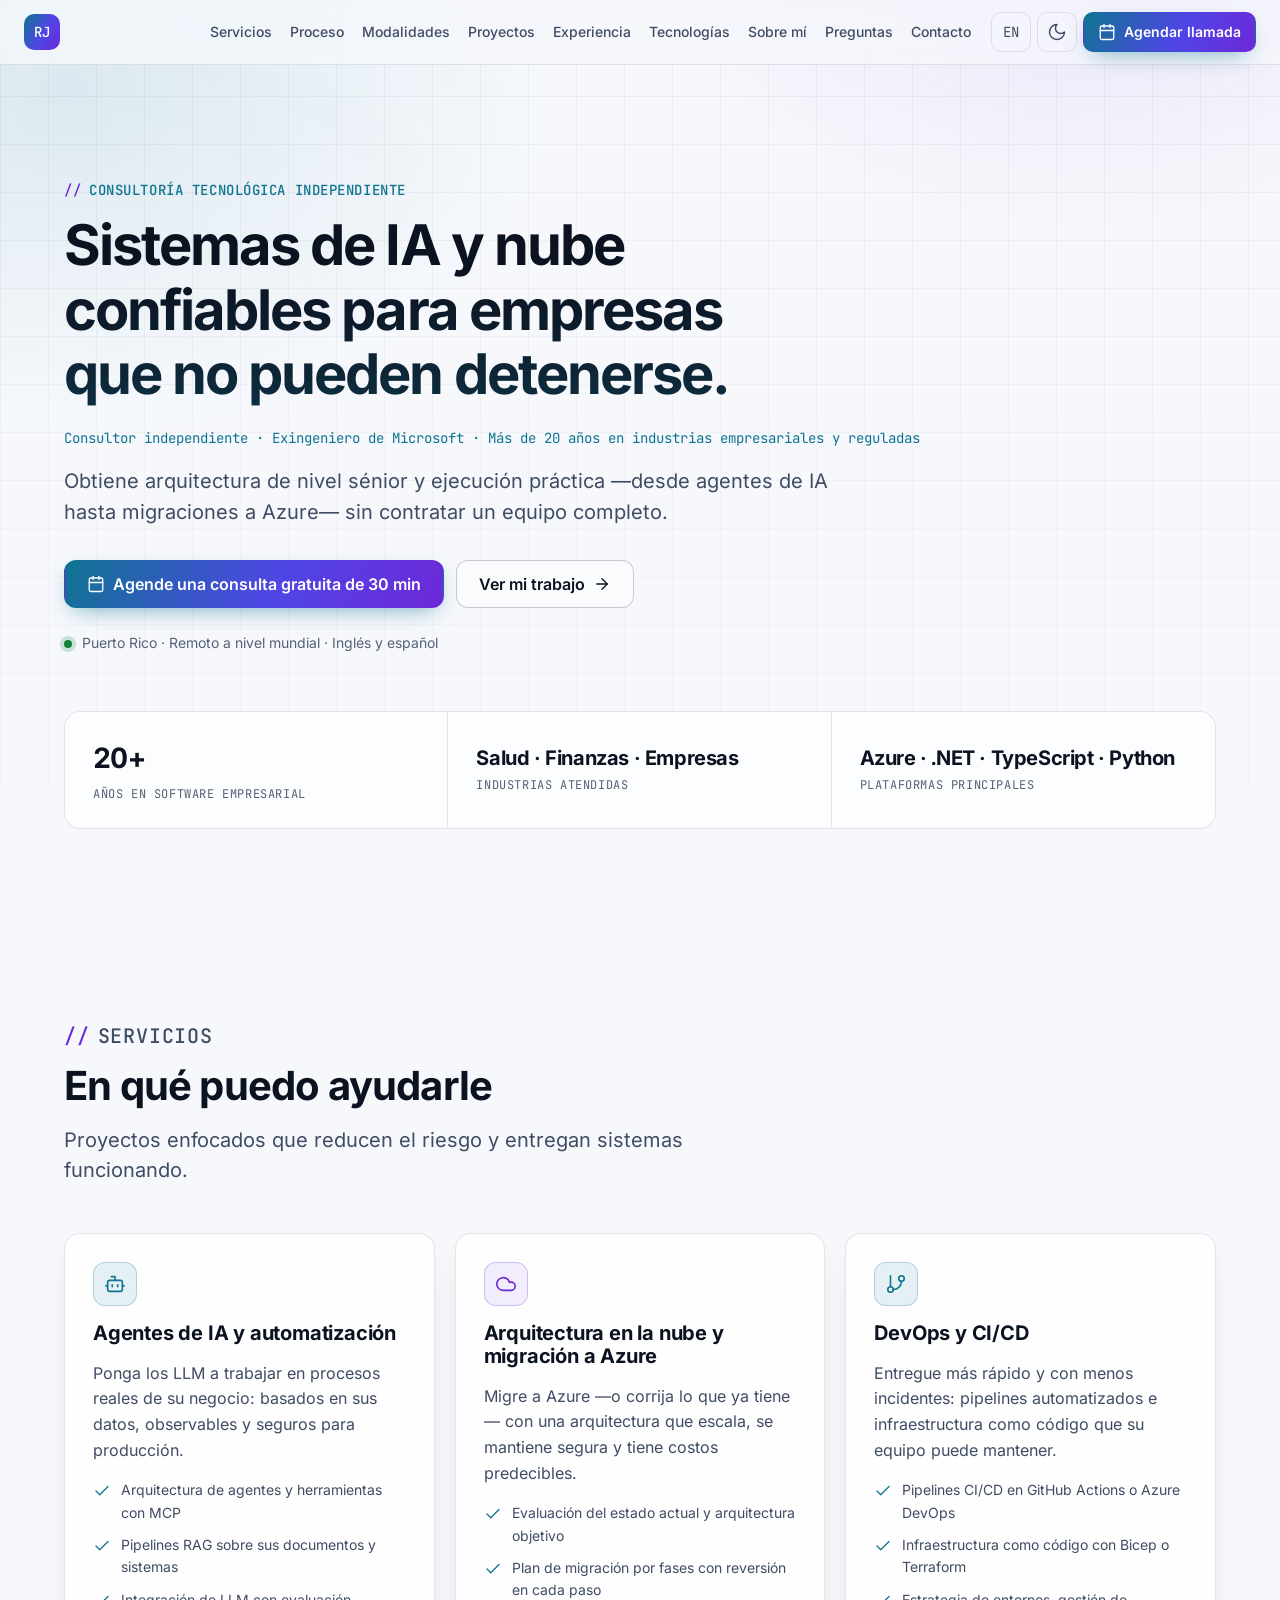
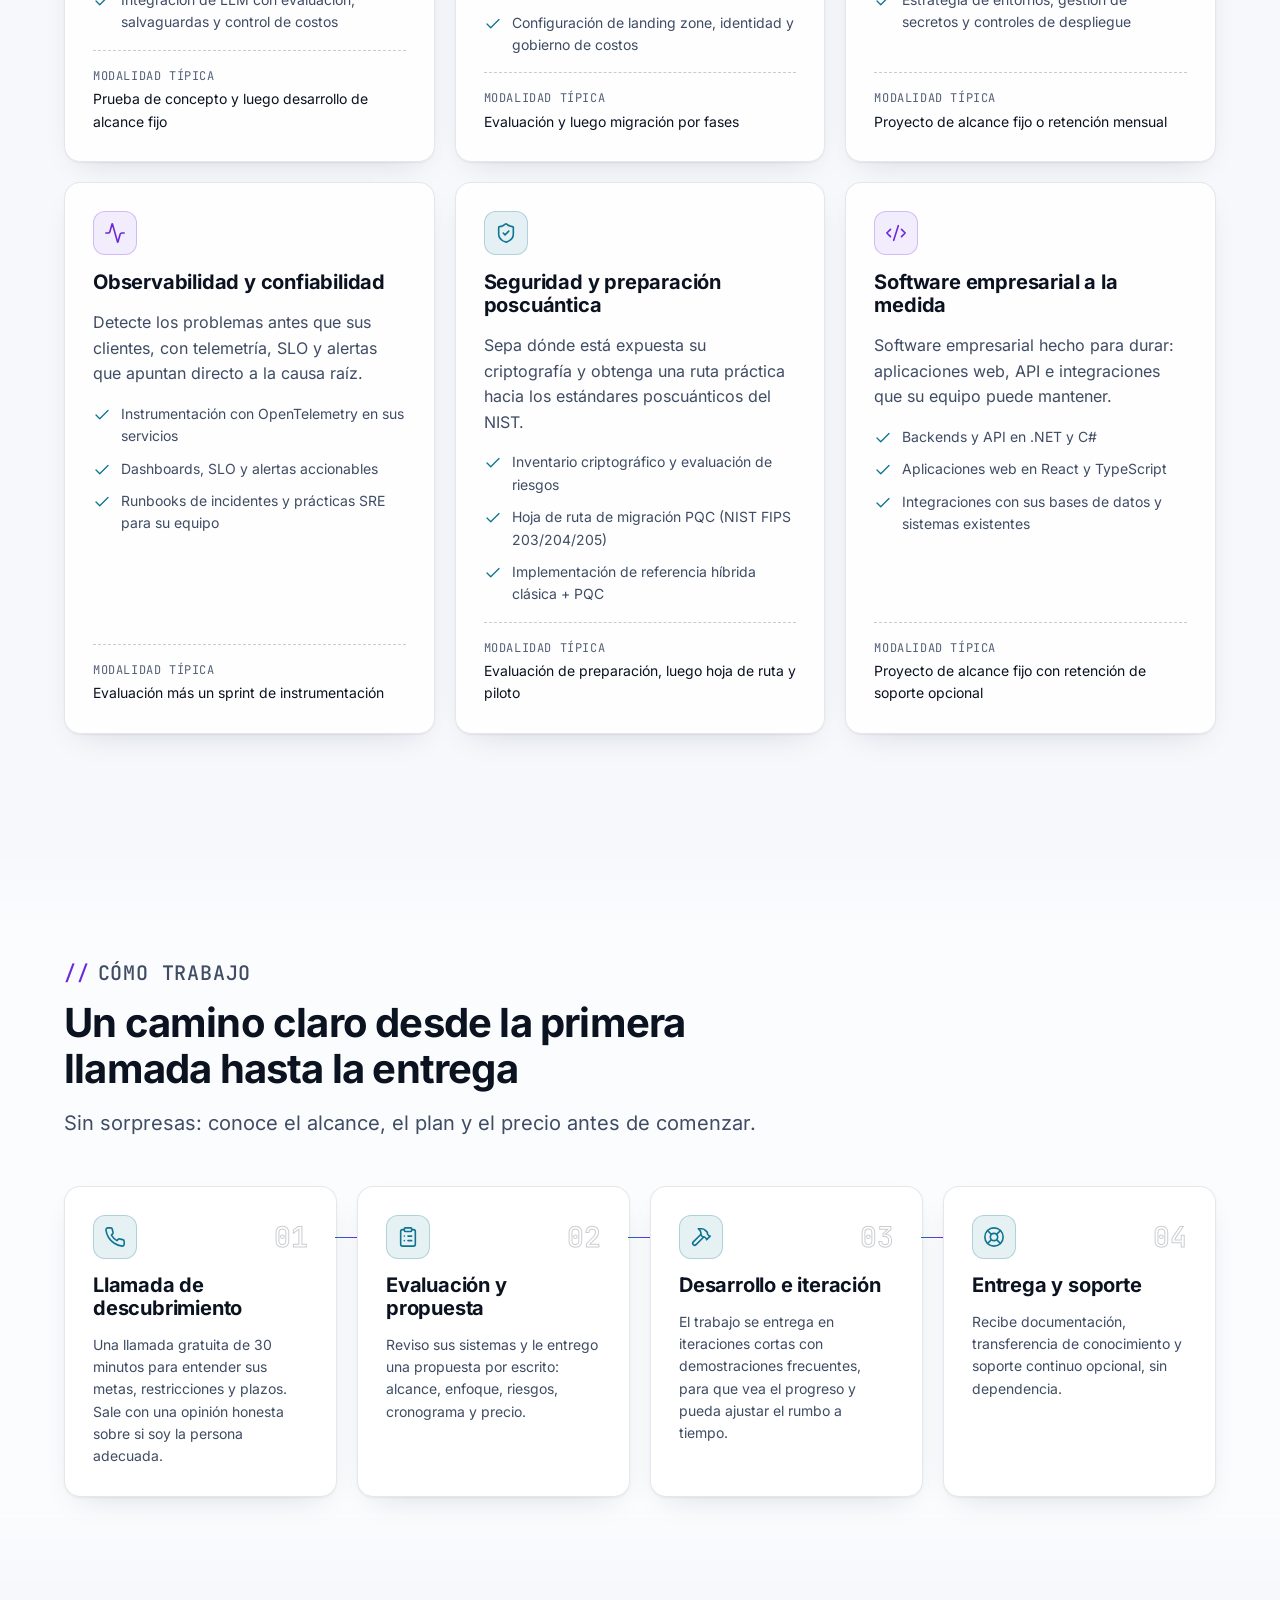
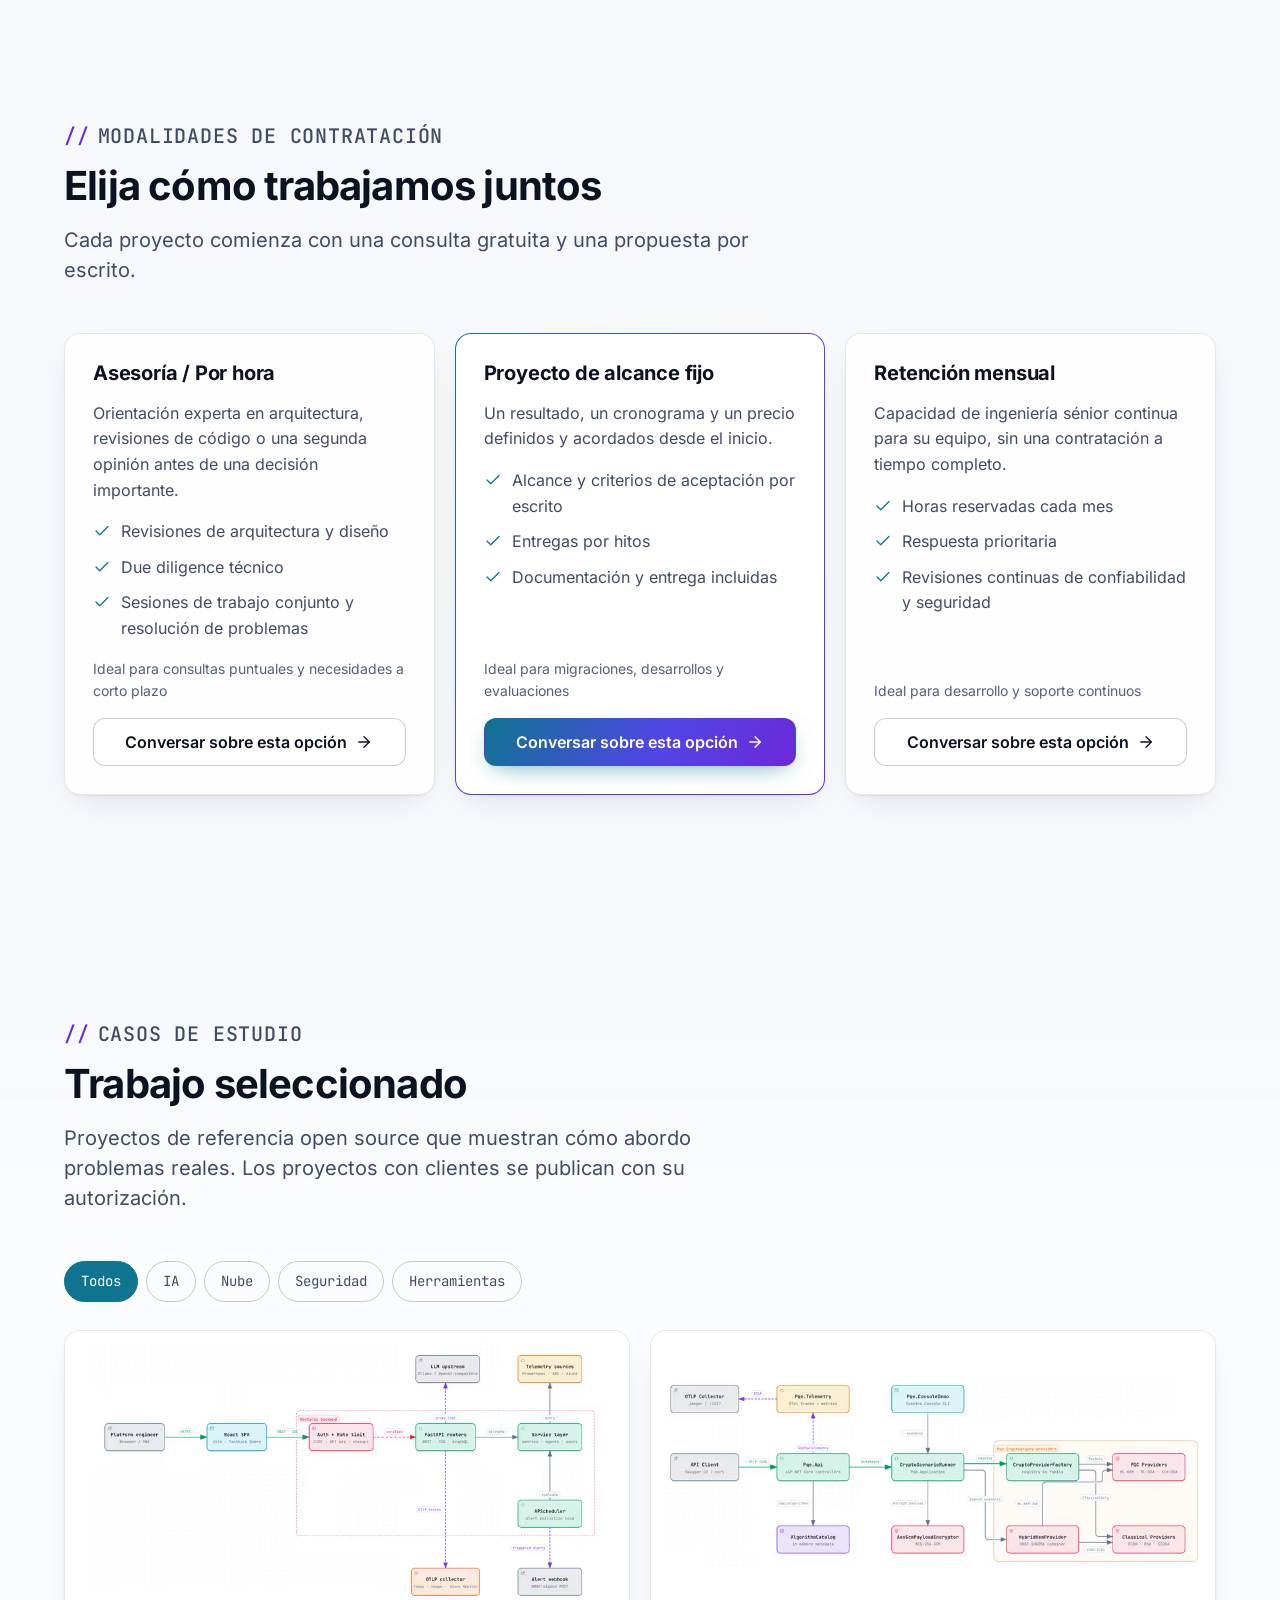
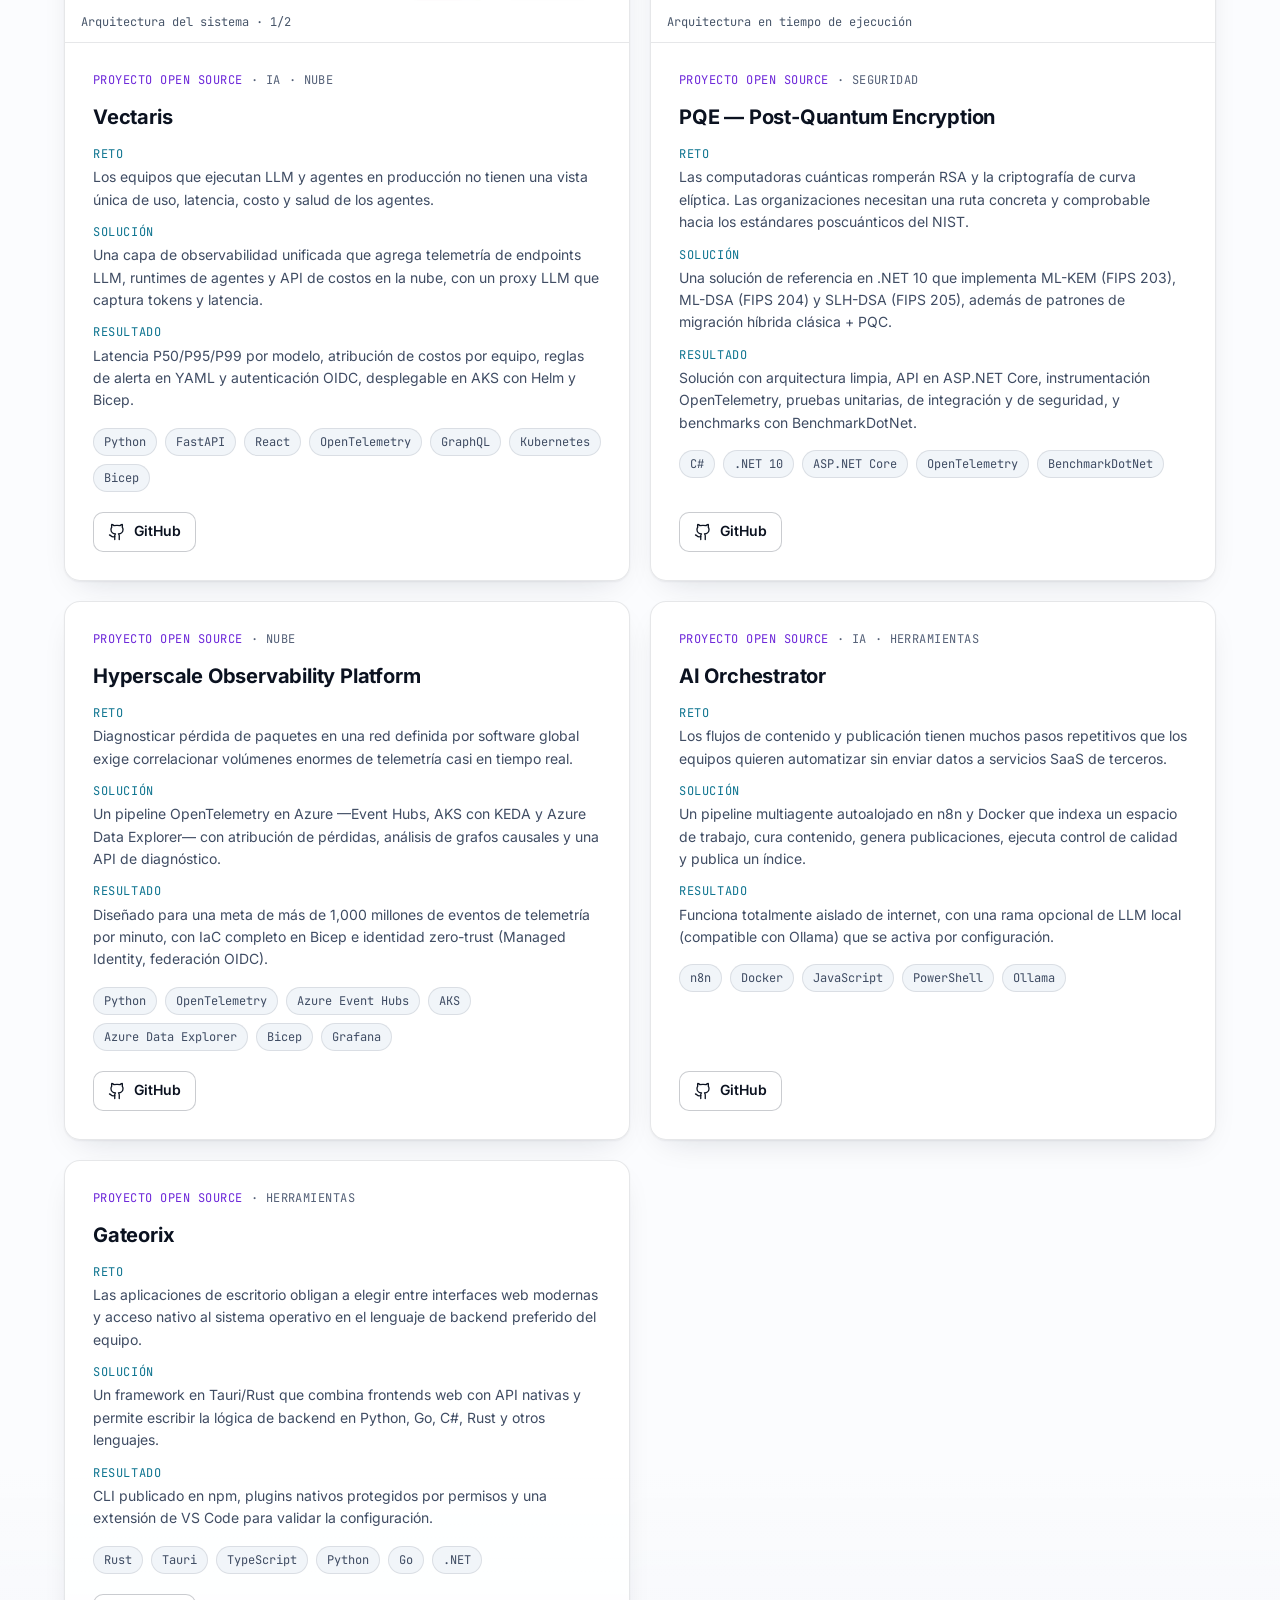
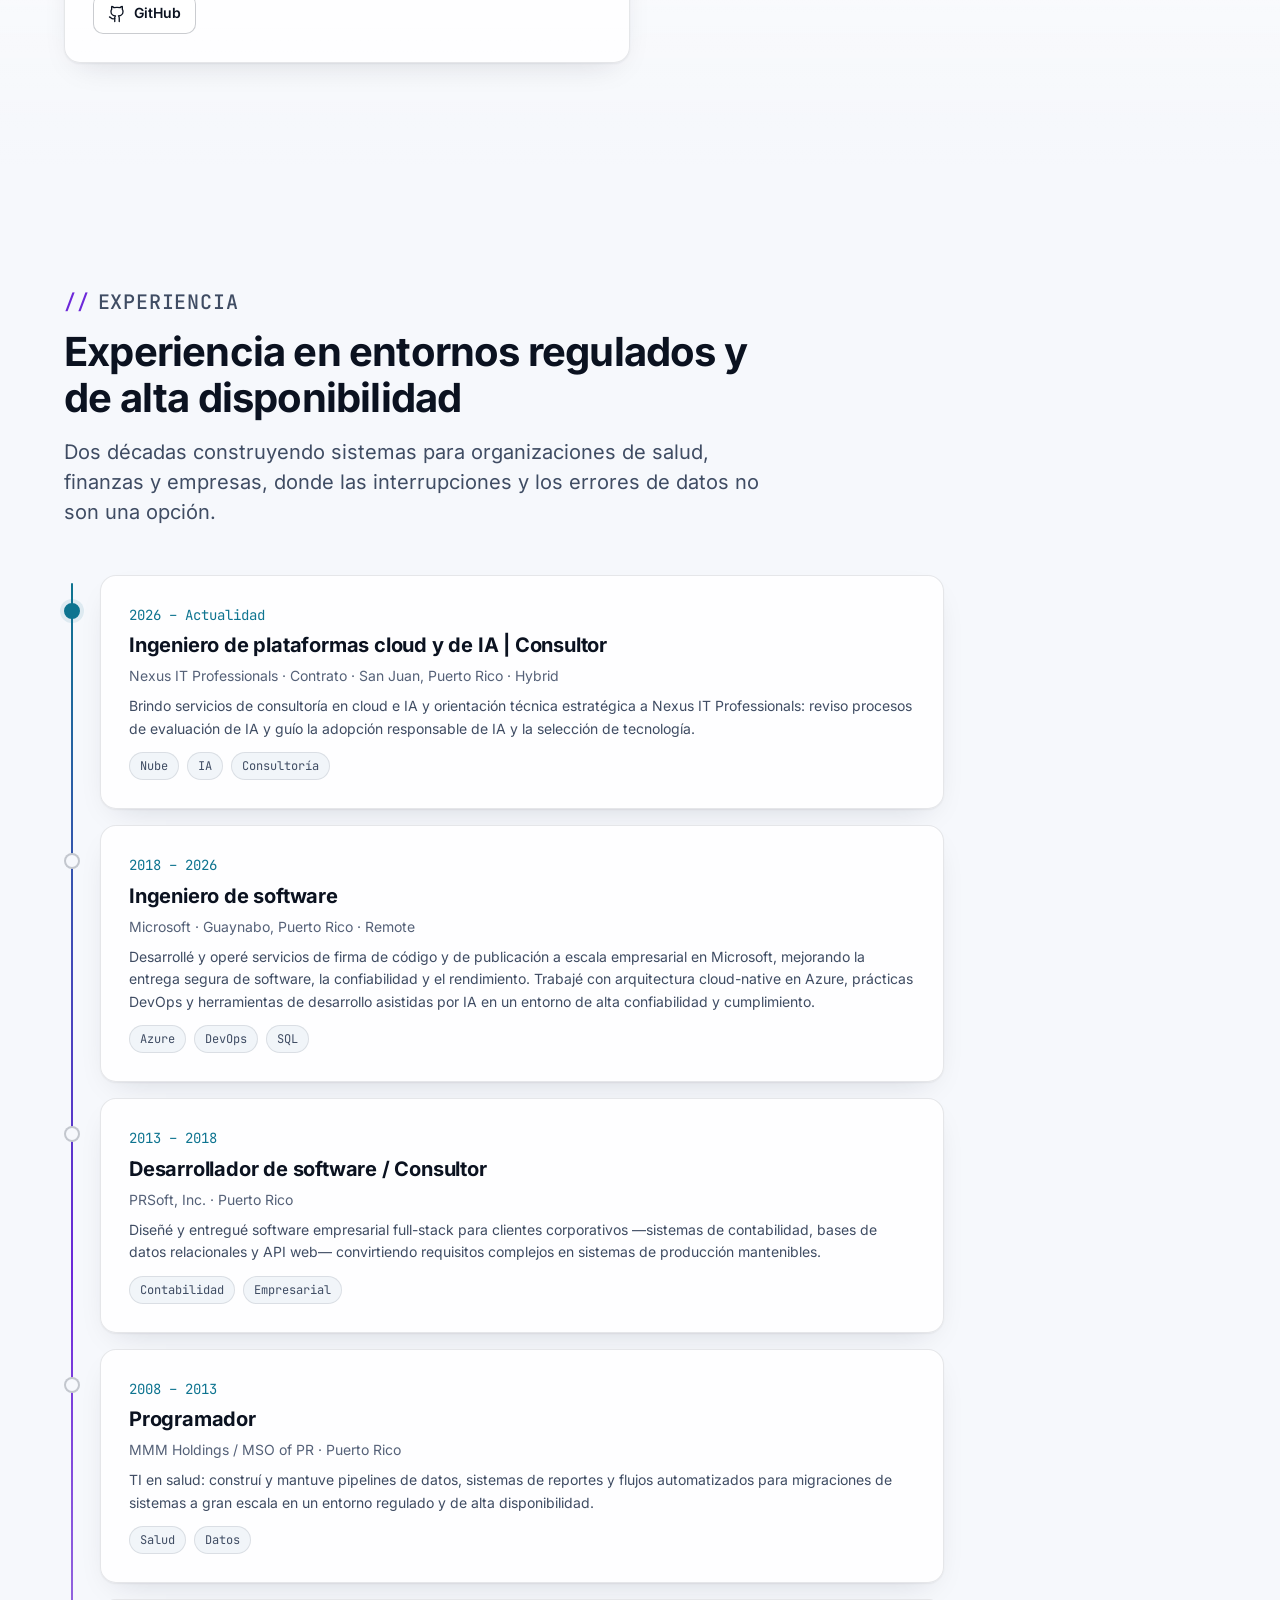
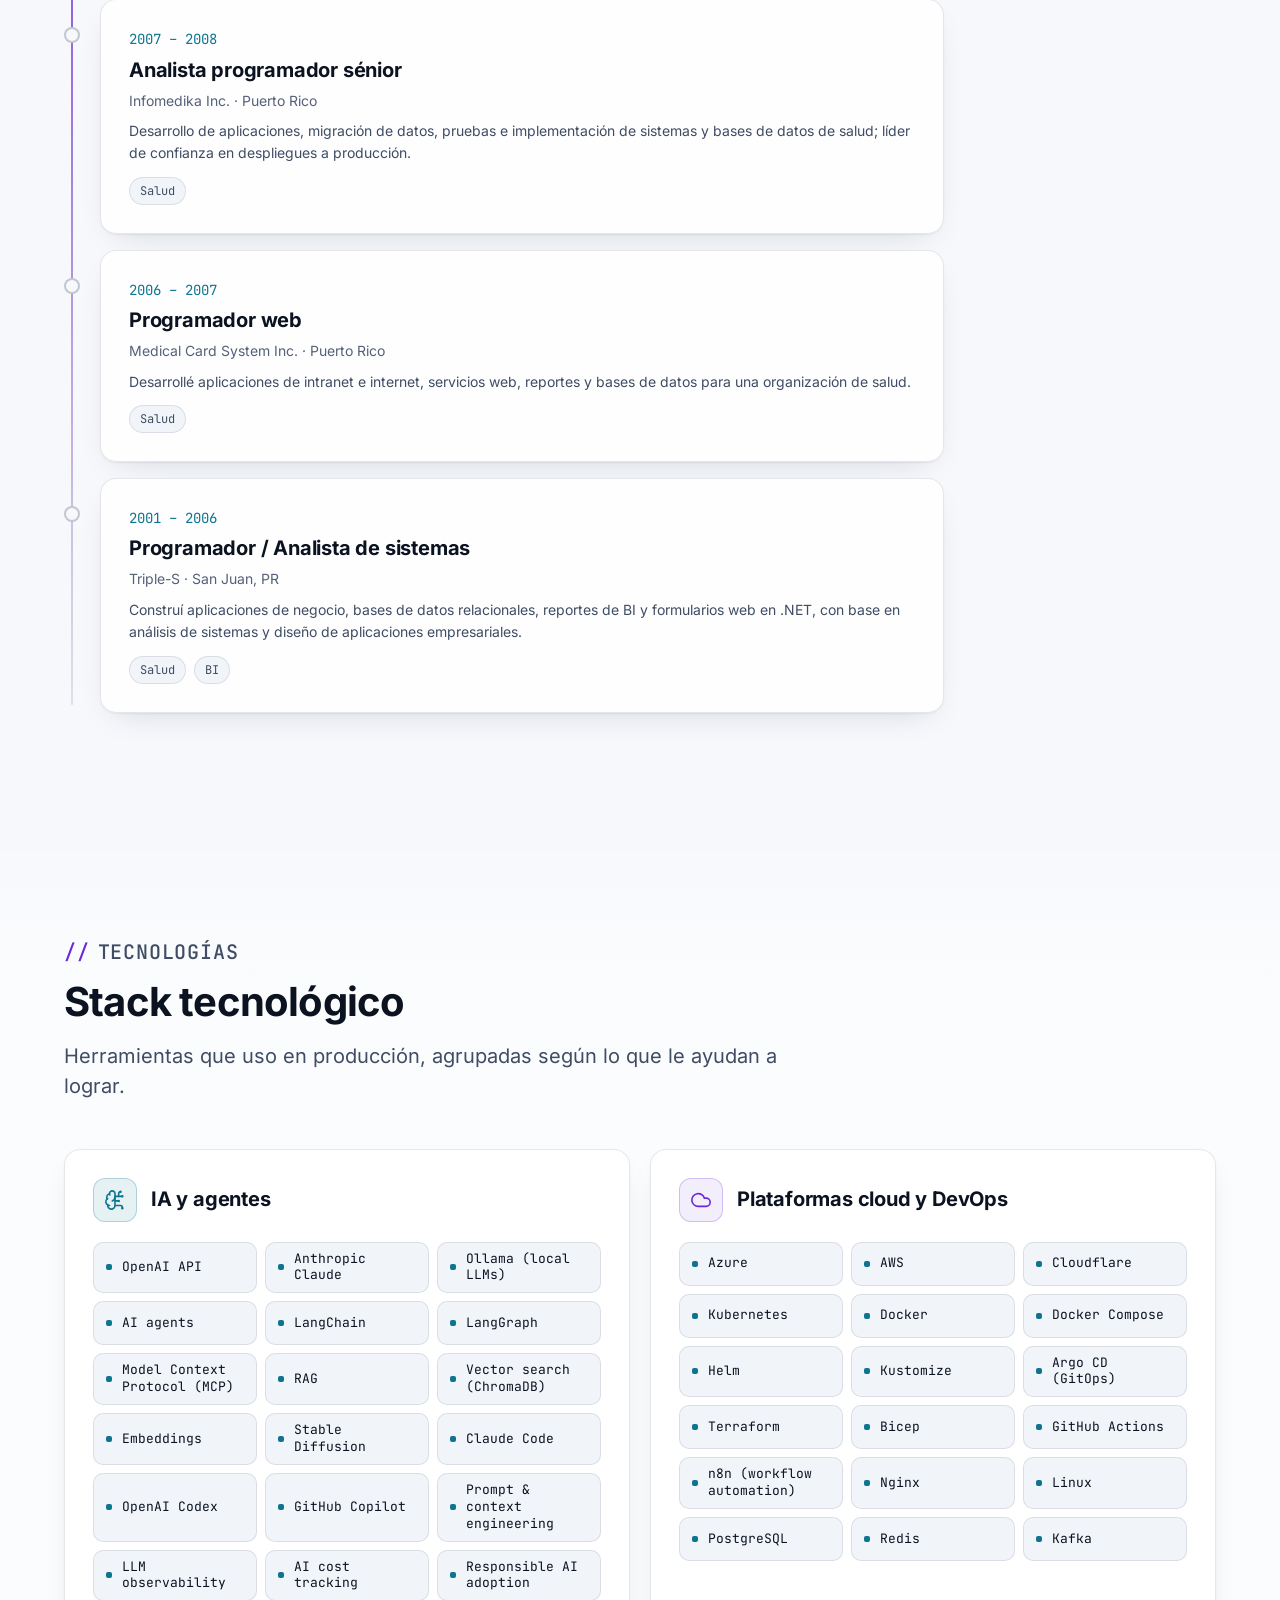
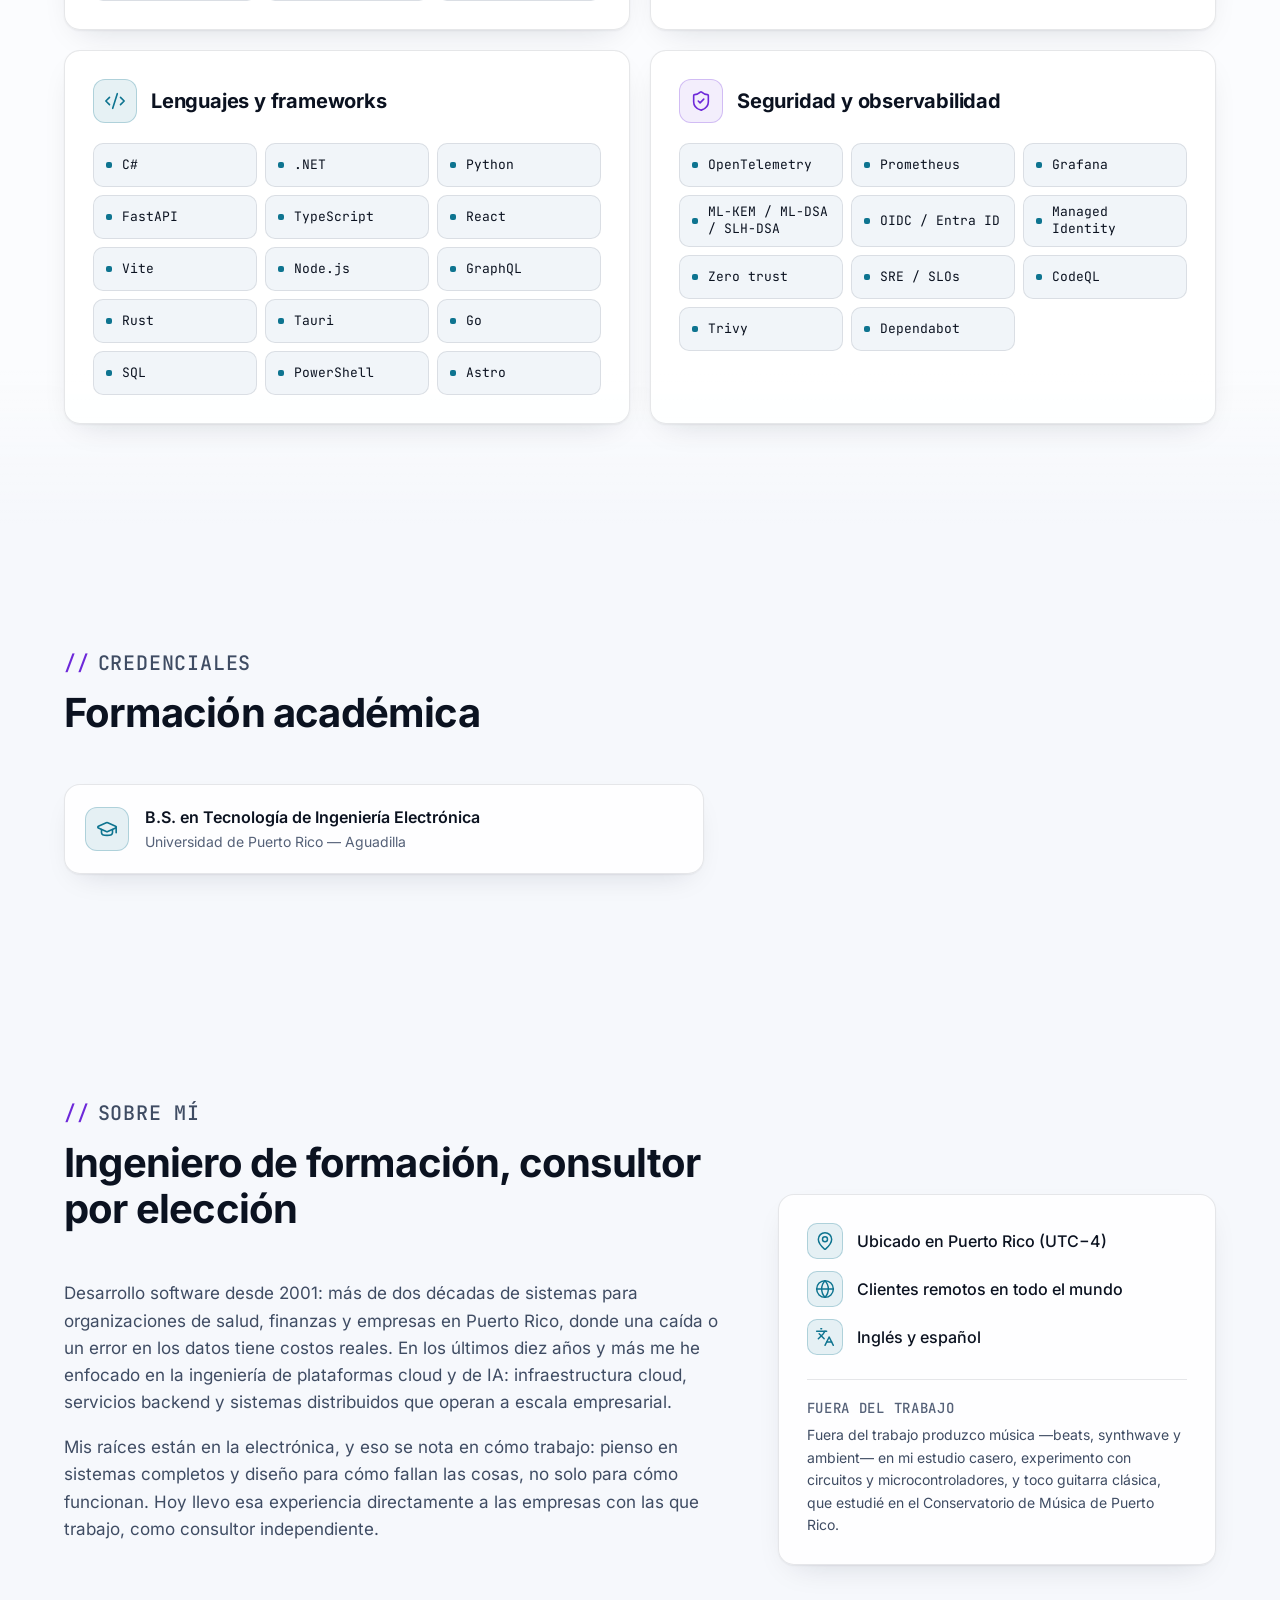
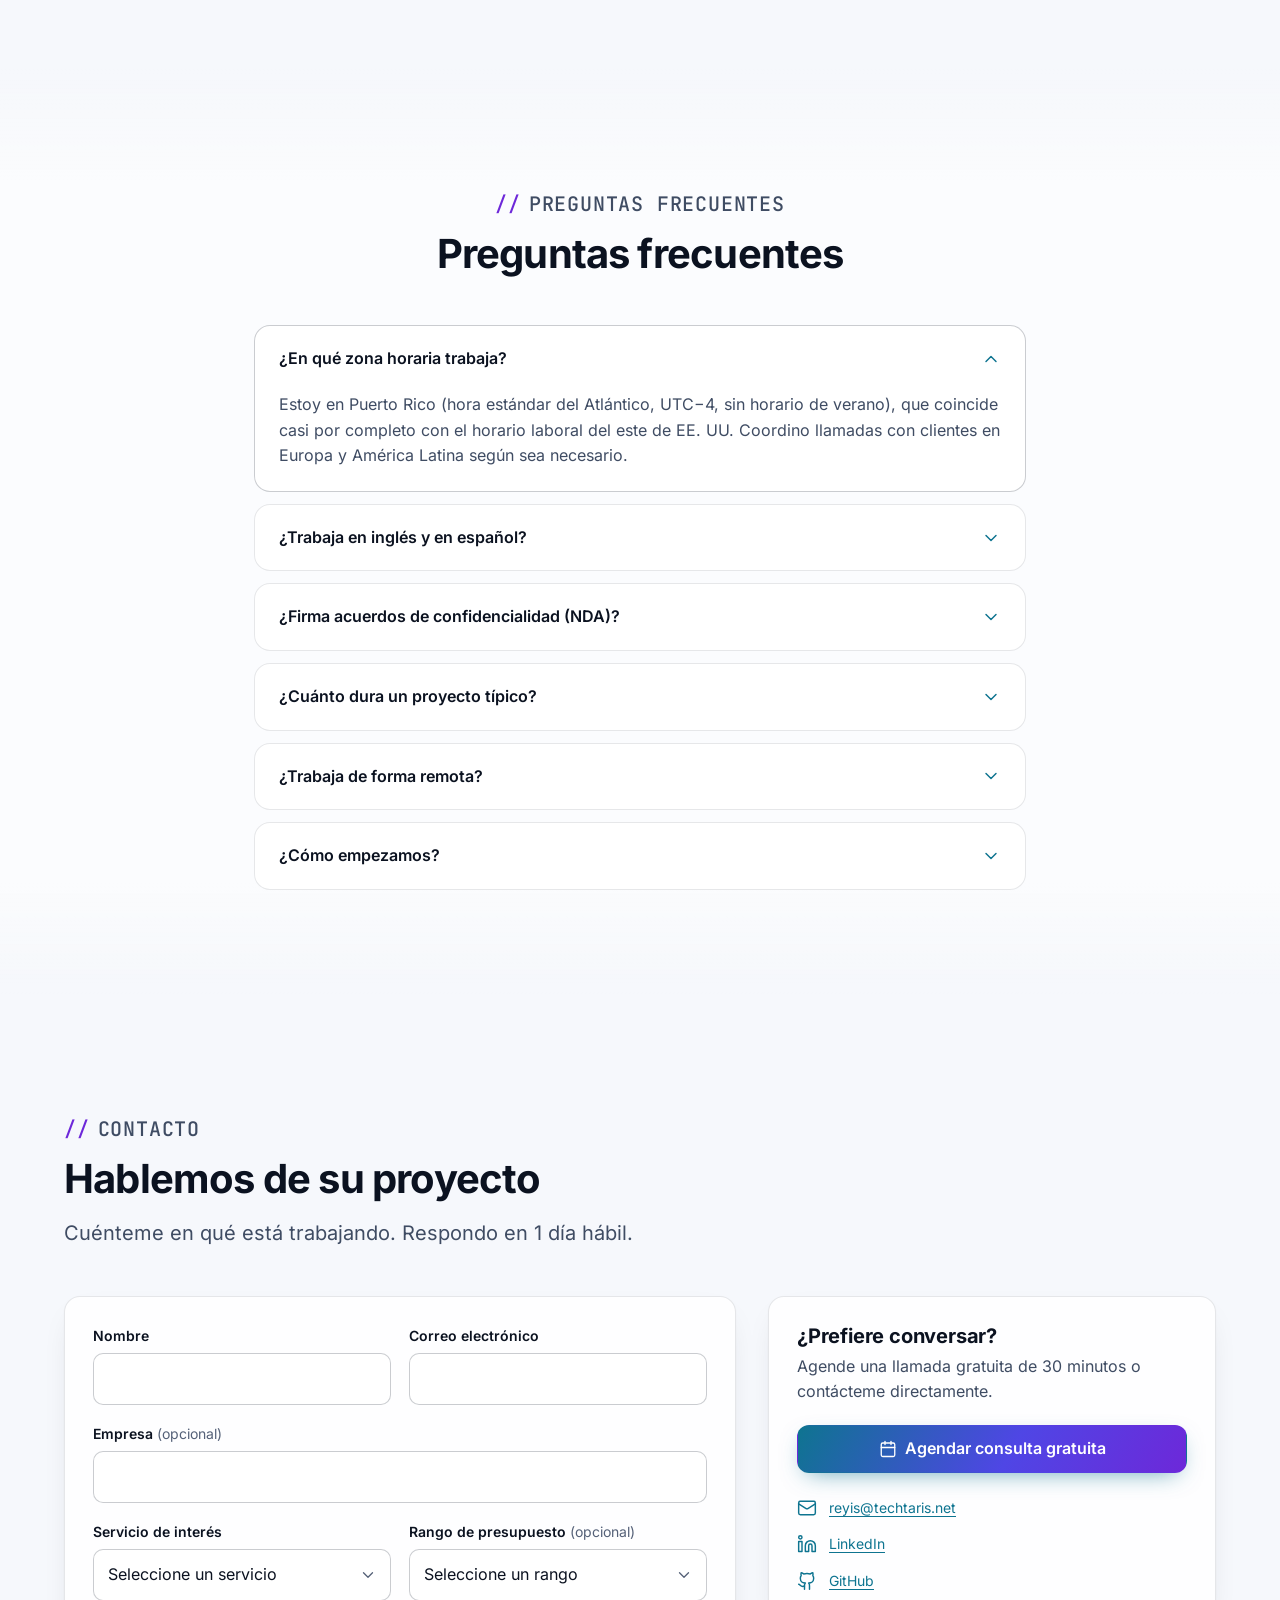
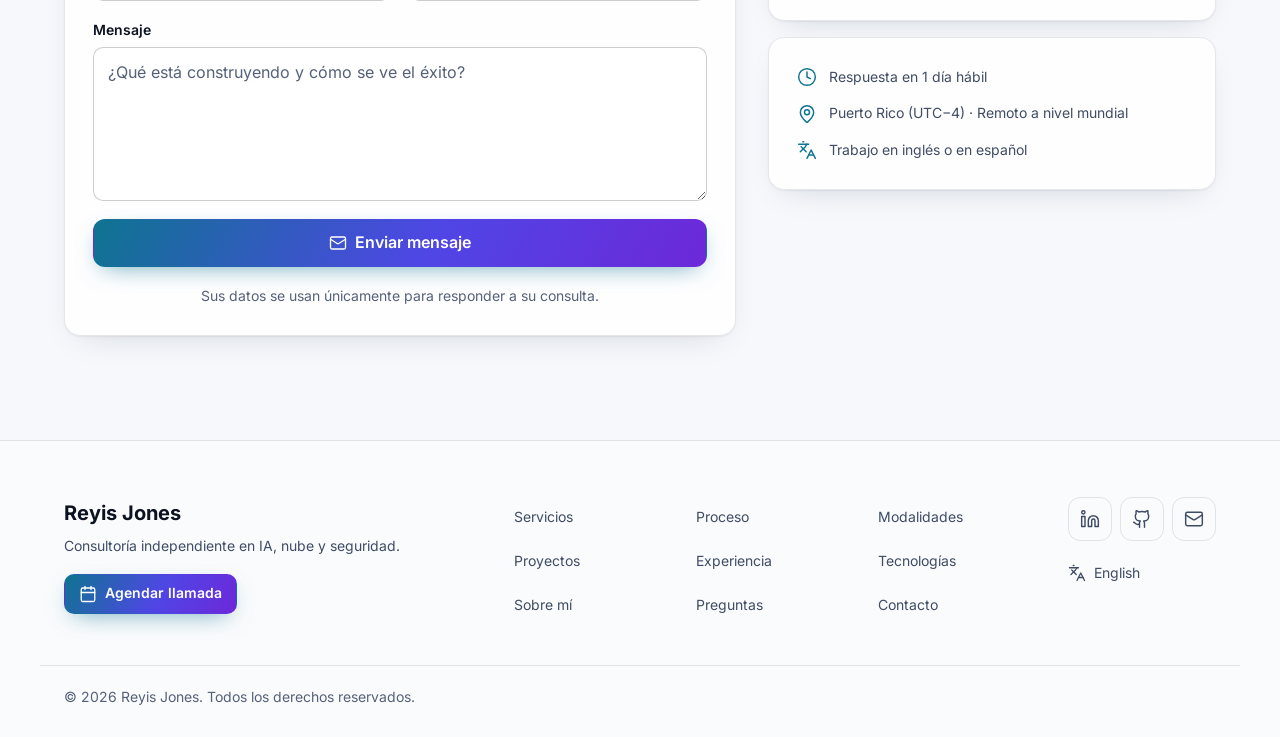
==== es/index.html @ 4b45026f "deploy: a2a72dcf7073cf5394a6fd7ec0377e6ec2cc25bc reyisjones/ReyisJonesTech@a2a72dcf7073cf5394a6fd7ec" ====
<!DOCTYPE html><html lang="es" dir="ltr" data-theme="light"> <head><meta charset="UTF-8"><meta name="viewport" content="width=device-width, initial-scale=1"><title>Reyis Jones — Consultor de IA y Nube | Ex-Microsoft | Azure · IA · Seguridad</title><meta name="description" content="Consultor independiente de IA y nube, exingeniero de Microsoft, con más de 20 años en industrias reguladas. Agentes de IA, Azure, DevOps, observabilidad y seguridad PQC."><meta name="author" content="Reyis Jones"><link rel="canonical" href="https://reyisjones.github.io/es/"><link rel="alternate" hreflang="en" href="https://reyisjones.github.io/"><link rel="alternate" hreflang="es" href="https://reyisjones.github.io/es/"><link rel="alternate" hreflang="x-default" href="https://reyisjones.github.io/"><link rel="sitemap" href="/sitemap-index.xml"><link rel="icon" type="image/svg+xml" href="/favicon.svg"><meta name="theme-color" content="#f6f8fc"><link rel="preload" href="/_astro/inter-latin-400-normal.C38fXH4l.woff2" as="font" type="font/woff2" crossorigin><link rel="preload" href="/_astro/inter-latin-700-normal.Yt3aPRUw.woff2" as="font" type="font/woff2" crossorigin><meta property="og:type" content="website"><meta property="og:site_name" content="Reyis Jones"><meta property="og:locale" content="es_PR"><meta property="og:locale:alternate" content="en_US"><meta property="og:url" content="https://reyisjones.github.io/es/"><meta property="og:title" content="Reyis Jones — Consultor de IA y Nube | Ex-Microsoft | Azure · IA · Seguridad"><meta property="og:description" content="Consultor independiente de IA y nube, exingeniero de Microsoft, con más de 20 años en industrias reguladas. Agentes de IA, Azure, DevOps, observabilidad y seguridad PQC."><meta property="og:image" content="https://reyisjones.github.io/og-image-es.png"><meta property="og:image:width" content="1200"><meta property="og:image:height" content="630"><meta property="og:image:alt" content="Reyis Jones — Consultor de IA y Nube"><meta name="twitter:card" content="summary_large_image"><meta name="twitter:title" content="Reyis Jones — Consultor de IA y Nube | Ex-Microsoft | Azure · IA · Seguridad"><meta name="twitter:description" content="Consultor independiente de IA y nube, exingeniero de Microsoft, con más de 20 años en industrias reguladas. Agentes de IA, Azure, DevOps, observabilidad y seguridad PQC."><meta name="twitter:image" content="https://reyisjones.github.io/og-image-es.png"><meta name="twitter:image:alt" content="Reyis Jones — Consultor de IA y Nube"><script type="application/ld+json">{"@context":"https://schema.org","@graph":[{"@type":"Person","@id":"https://reyisjones.github.io/#person","name":"Reyis Jones","url":"https://reyisjones.github.io","jobTitle":"Consultor tecnológico independiente","description":"Consultor independiente de IA y nube, exingeniero de Microsoft, con más de 20 años en industrias reguladas. Agentes de IA, Azure, DevOps, observabilidad y seguridad PQC.","worksFor":{"@id":"https://reyisjones.github.io/#business"},"alumniOf":[{"@type":"CollegeOrUniversity","name":"University of Puerto Rico at Aguadilla"},{"@type":"Organization","name":"Microsoft"}],"knowsLanguage":["en","es"],"knowsAbout":["AI agents","Model Context Protocol","Retrieval-augmented generation","Azure","Cloud architecture","DevOps","Infrastructure as code","OpenTelemetry","Site reliability engineering","Post-quantum cryptography",".NET","TypeScript","Python"],"sameAs":["https://github.com/reyisjones","https://www.linkedin.com/in/reyis-nieves-escoriaza"],"email":"mailto:reyis@techtaris.net"},{"@type":"ProfessionalService","@id":"https://reyisjones.github.io/#business","name":"Reyis Jones — Consultoría tecnológica","url":"https://reyisjones.github.io/es/","description":"Consultor independiente de IA y nube, exingeniero de Microsoft, con más de 20 años en industrias reguladas. Agentes de IA, Azure, DevOps, observabilidad y seguridad PQC.","founder":{"@id":"https://reyisjones.github.io/#person"},"image":"https://reyisjones.github.io/og-image-es.png","address":{"@type":"PostalAddress","addressRegion":"PR","addressCountry":"PR"},"areaServed":[{"@type":"AdministrativeArea","name":"Puerto Rico"},{"@type":"Place","name":"Mundial (remoto)"}],"knowsLanguage":["en","es"],"availableLanguage":["en","es"],"serviceType":["Agentes de IA y automatización","Arquitectura en la nube y migración a Azure","DevOps y CI/CD","Observabilidad y confiabilidad","Seguridad y preparación poscuántica","Software empresarial a la medida"],"sameAs":["https://github.com/reyisjones","https://www.linkedin.com/in/reyis-nieves-escoriaza"]},{"@type":"WebSite","@id":"https://reyisjones.github.io/#website","url":"https://reyisjones.github.io","name":"Reyis Jones","inLanguage":"es","publisher":{"@id":"https://reyisjones.github.io/#business"}}]}</script><!-- Theme before paint: light by default (set on <html>); a stored toggle choice wins. --><script>
      (function () {
        var d = document.documentElement;
        d.classList.add("js");
        try {
          var t = localStorage.getItem("theme");
          if (t === "light" || t === "dark") d.setAttribute("data-theme", t);
        } catch (e) {}
      })();
    </script><style>@font-face{font-family:Inter;font-style:normal;font-display:swap;font-weight:400;src:url(/_astro/inter-cyrillic-ext-400-normal.BQZuk6qB.woff2) format("woff2"),url(/_astro/inter-cyrillic-ext-400-normal.DQukG94-.woff) format("woff");unicode-range:U+0460-052F,U+1C80-1C8A,U+20B4,U+2DE0-2DFF,U+A640-A69F,U+FE2E-FE2F}@font-face{font-family:Inter;font-style:normal;font-display:swap;font-weight:400;src:url(/_astro/inter-cyrillic-400-normal.obahsSVq.woff2) format("woff2"),url(/_astro/inter-cyrillic-400-normal.HOLc17fK.woff) format("woff");unicode-range:U+0301,U+0400-045F,U+0490-0491,U+04B0-04B1,U+2116}@font-face{font-family:Inter;font-style:normal;font-display:swap;font-weight:400;src:url(/_astro/inter-greek-ext-400-normal.DGGRlc-M.woff2) format("woff2"),url(/_astro/inter-greek-ext-400-normal.KugGGMne.woff) format("woff");unicode-range:U+1F00-1FFF}@font-face{font-family:Inter;font-style:normal;font-display:swap;font-weight:400;src:url(/_astro/inter-greek-400-normal.B4URO6DV.woff2) format("woff2"),url(/_astro/inter-greek-400-normal.q2sYcFCs.woff) format("woff");unicode-range:U+0370-0377,U+037A-037F,U+0384-038A,U+038C,U+038E-03A1,U+03A3-03FF}@font-face{font-family:Inter;font-style:normal;font-display:swap;font-weight:400;src:url(/_astro/inter-vietnamese-400-normal.DMkecbls.woff2) format("woff2"),url(/_astro/inter-vietnamese-400-normal.Bbgyi5SW.woff) format("woff");unicode-range:U+0102-0103,U+0110-0111,U+0128-0129,U+0168-0169,U+01A0-01A1,U+01AF-01B0,U+0300-0301,U+0303-0304,U+0308-0309,U+0323,U+0329,U+1EA0-1EF9,U+20AB}@font-face{font-family:Inter;font-style:normal;font-display:swap;font-weight:400;src:url(/_astro/inter-latin-ext-400-normal.C1nco2VV.woff2) format("woff2"),url(/_astro/inter-latin-ext-400-normal.77YHD8bZ.woff) format("woff");unicode-range:U+0100-02BA,U+02BD-02C5,U+02C7-02CC,U+02CE-02D7,U+02DD-02FF,U+0304,U+0308,U+0329,U+1D00-1DBF,U+1E00-1E9F,U+1EF2-1EFF,U+2020,U+20A0-20AB,U+20AD-20C0,U+2113,U+2C60-2C7F,U+A720-A7FF}@font-face{font-family:Inter;font-style:normal;font-display:swap;font-weight:400;src:url(/_astro/inter-latin-400-normal.C38fXH4l.woff2) format("woff2"),url(/_astro/inter-latin-400-normal.CyCys3Eg.woff) format("woff");unicode-range:U+0000-00FF,U+0131,U+0152-0153,U+02BB-02BC,U+02C6,U+02DA,U+02DC,U+0304,U+0308,U+0329,U+2000-206F,U+20AC,U+2122,U+2191,U+2193,U+2212,U+2215,U+FEFF,U+FFFD}@font-face{font-family:Inter;font-style:normal;font-display:swap;font-weight:500;src:url(/_astro/inter-cyrillic-ext-500-normal.B0yAr1jD.woff2) format("woff2"),url(/_astro/inter-cyrillic-ext-500-normal.BmqWE9Dz.woff) format("woff");unicode-range:U+0460-052F,U+1C80-1C8A,U+20B4,U+2DE0-2DFF,U+A640-A69F,U+FE2E-FE2F}@font-face{font-family:Inter;font-style:normal;font-display:swap;font-weight:500;src:url(/_astro/inter-cyrillic-500-normal.BasfLYem.woff2) format("woff2"),url(/_astro/inter-cyrillic-500-normal.CxZf_p3X.woff) format("woff");unicode-range:U+0301,U+0400-045F,U+0490-0491,U+04B0-04B1,U+2116}@font-face{font-family:Inter;font-style:normal;font-display:swap;font-weight:500;src:url(/_astro/inter-greek-ext-500-normal.C4iEst2y.woff2) format("woff2"),url(/_astro/inter-greek-ext-500-normal.2j5mBUwD.woff) format("woff");unicode-range:U+1F00-1FFF}@font-face{font-family:Inter;font-style:normal;font-display:swap;font-weight:500;src:url(/_astro/inter-greek-500-normal.BIZE56-Y.woff2) format("woff2"),url(/_astro/inter-greek-500-normal.Xzm54t5V.woff) format("woff");unicode-range:U+0370-0377,U+037A-037F,U+0384-038A,U+038C,U+038E-03A1,U+03A3-03FF}@font-face{font-family:Inter;font-style:normal;font-display:swap;font-weight:500;src:url(/_astro/inter-vietnamese-500-normal.DOriooB6.woff2) format("woff2"),url(/_astro/inter-vietnamese-500-normal.mJboJaSs.woff) format("woff");unicode-range:U+0102-0103,U+0110-0111,U+0128-0129,U+0168-0169,U+01A0-01A1,U+01AF-01B0,U+0300-0301,U+0303-0304,U+0308-0309,U+0323,U+0329,U+1EA0-1EF9,U+20AB}@font-face{font-family:Inter;font-style:normal;font-display:swap;font-weight:500;src:url(/_astro/inter-latin-ext-500-normal.CV4jyFjo.woff2) format("woff2"),url(/_astro/inter-latin-ext-500-normal.BxGbmqWO.woff) format("woff");unicode-range:U+0100-02BA,U+02BD-02C5,U+02C7-02CC,U+02CE-02D7,U+02DD-02FF,U+0304,U+0308,U+0329,U+1D00-1DBF,U+1E00-1E9F,U+1EF2-1EFF,U+2020,U+20A0-20AB,U+20AD-20C0,U+2113,U+2C60-2C7F,U+A720-A7FF}@font-face{font-family:Inter;font-style:normal;font-display:swap;font-weight:500;src:url(/_astro/inter-latin-500-normal.Cerq10X2.woff2) format("woff2"),url(/_astro/inter-latin-500-normal.BL9OpVg8.woff) format("woff");unicode-range:U+0000-00FF,U+0131,U+0152-0153,U+02BB-02BC,U+02C6,U+02DA,U+02DC,U+0304,U+0308,U+0329,U+2000-206F,U+20AC,U+2122,U+2191,U+2193,U+2212,U+2215,U+FEFF,U+FFFD}@font-face{font-family:Inter;font-style:normal;font-display:swap;font-weight:600;src:url(/_astro/inter-cyrillic-ext-600-normal.Dfes3d0z.woff2) format("woff2"),url(/_astro/inter-cyrillic-ext-600-normal.Bcila6Z-.woff) format("woff");unicode-range:U+0460-052F,U+1C80-1C8A,U+20B4,U+2DE0-2DFF,U+A640-A69F,U+FE2E-FE2F}@font-face{font-family:Inter;font-style:normal;font-display:swap;font-weight:600;src:url(/_astro/inter-cyrillic-600-normal.CWCymEST.woff2) format("woff2"),url(/_astro/inter-cyrillic-600-normal.4D_pXhcN.woff) format("woff");unicode-range:U+0301,U+0400-045F,U+0490-0491,U+04B0-04B1,U+2116}@font-face{font-family:Inter;font-style:normal;font-display:swap;font-weight:600;src:url(/_astro/inter-greek-ext-600-normal.DRtmH8MT.woff2) format("woff2"),url(/_astro/inter-greek-ext-600-normal.B8X0CLgF.woff) format("woff");unicode-range:U+1F00-1FFF}@font-face{font-family:Inter;font-style:normal;font-display:swap;font-weight:600;src:url(/_astro/inter-greek-600-normal.plRanbMR.woff2) format("woff2"),url(/_astro/inter-greek-600-normal.BZpKdvQh.woff) format("woff");unicode-range:U+0370-0377,U+037A-037F,U+0384-038A,U+038C,U+038E-03A1,U+03A3-03FF}@font-face{font-family:Inter;font-style:normal;font-display:swap;font-weight:600;src:url(/_astro/inter-vietnamese-600-normal.Cc8MFFhd.woff2) format("woff2"),url(/_astro/inter-vietnamese-600-normal.BuLX-rYi.woff) format("woff");unicode-range:U+0102-0103,U+0110-0111,U+0128-0129,U+0168-0169,U+01A0-01A1,U+01AF-01B0,U+0300-0301,U+0303-0304,U+0308-0309,U+0323,U+0329,U+1EA0-1EF9,U+20AB}@font-face{font-family:Inter;font-style:normal;font-display:swap;font-weight:600;src:url(/_astro/inter-latin-ext-600-normal.D2bJ5OIk.woff2) format("woff2"),url(/_astro/inter-latin-ext-600-normal.CIVaiw4L.woff) format("woff");unicode-range:U+0100-02BA,U+02BD-02C5,U+02C7-02CC,U+02CE-02D7,U+02DD-02FF,U+0304,U+0308,U+0329,U+1D00-1DBF,U+1E00-1E9F,U+1EF2-1EFF,U+2020,U+20A0-20AB,U+20AD-20C0,U+2113,U+2C60-2C7F,U+A720-A7FF}@font-face{font-family:Inter;font-style:normal;font-display:swap;font-weight:600;src:url(/_astro/inter-latin-600-normal.LgqL8muc.woff2) format("woff2"),url(/_astro/inter-latin-600-normal.CiBQ2DWP.woff) format("woff");unicode-range:U+0000-00FF,U+0131,U+0152-0153,U+02BB-02BC,U+02C6,U+02DA,U+02DC,U+0304,U+0308,U+0329,U+2000-206F,U+20AC,U+2122,U+2191,U+2193,U+2212,U+2215,U+FEFF,U+FFFD}@font-face{font-family:Inter;font-style:normal;font-display:swap;font-weight:700;src:url(/_astro/inter-cyrillic-ext-700-normal.BjwYoWNd.woff2) format("woff2"),url(/_astro/inter-cyrillic-ext-700-normal.LO58E6JB.woff) format("woff");unicode-range:U+0460-052F,U+1C80-1C8A,U+20B4,U+2DE0-2DFF,U+A640-A69F,U+FE2E-FE2F}@font-face{font-family:Inter;font-style:normal;font-display:swap;font-weight:700;src:url(/_astro/inter-cyrillic-700-normal.CjBOestx.woff2) format("woff2"),url(/_astro/inter-cyrillic-700-normal.DrXBdSj3.woff) format("woff");unicode-range:U+0301,U+0400-045F,U+0490-0491,U+04B0-04B1,U+2116}@font-face{font-family:Inter;font-style:normal;font-display:swap;font-weight:700;src:url(/_astro/inter-greek-ext-700-normal.qfdV9bQt.woff2) format("woff2"),url(/_astro/inter-greek-ext-700-normal.BoQ6DsYi.woff) format("woff");unicode-range:U+1F00-1FFF}@font-face{font-family:Inter;font-style:normal;font-display:swap;font-weight:700;src:url(/_astro/inter-greek-700-normal.C3JjAnD8.woff2) format("woff2"),url(/_astro/inter-greek-700-normal.BUv2fZ6O.woff) format("woff");unicode-range:U+0370-0377,U+037A-037F,U+0384-038A,U+038C,U+038E-03A1,U+03A3-03FF}@font-face{font-family:Inter;font-style:normal;font-display:swap;font-weight:700;src:url(/_astro/inter-vietnamese-700-normal.DlLaEgI2.woff2) format("woff2"),url(/_astro/inter-vietnamese-700-normal.BZaoP0fm.woff) format("woff");unicode-range:U+0102-0103,U+0110-0111,U+0128-0129,U+0168-0169,U+01A0-01A1,U+01AF-01B0,U+0300-0301,U+0303-0304,U+0308-0309,U+0323,U+0329,U+1EA0-1EF9,U+20AB}@font-face{font-family:Inter;font-style:normal;font-display:swap;font-weight:700;src:url(/_astro/inter-latin-ext-700-normal.Ca8adRJv.woff2) format("woff2"),url(/_astro/inter-latin-ext-700-normal.TidjK2hL.woff) format("woff");unicode-range:U+0100-02BA,U+02BD-02C5,U+02C7-02CC,U+02CE-02D7,U+02DD-02FF,U+0304,U+0308,U+0329,U+1D00-1DBF,U+1E00-1E9F,U+1EF2-1EFF,U+2020,U+20A0-20AB,U+20AD-20C0,U+2113,U+2C60-2C7F,U+A720-A7FF}@font-face{font-family:Inter;font-style:normal;font-display:swap;font-weight:700;src:url(/_astro/inter-latin-700-normal.Yt3aPRUw.woff2) format("woff2"),url(/_astro/inter-latin-700-normal.BLAVimhd.woff) format("woff");unicode-range:U+0000-00FF,U+0131,U+0152-0153,U+02BB-02BC,U+02C6,U+02DA,U+02DC,U+0304,U+0308,U+0329,U+2000-206F,U+20AC,U+2122,U+2191,U+2193,U+2212,U+2215,U+FEFF,U+FFFD}@font-face{font-family:JetBrains Mono;font-style:normal;font-display:swap;font-weight:400;src:url([data-uri]) format("woff2"),url([data-uri]) format("woff");unicode-range:U+0460-052F,U+1C80-1C8A,U+20B4,U+2DE0-2DFF,U+A640-A69F,U+FE2E-FE2F}@font-face{font-family:JetBrains Mono;font-style:normal;font-display:swap;font-weight:400;src:url(/_astro/jetbrains-mono-cyrillic-400-normal.BEIGL1Tu.woff2) format("woff2"),url(/_astro/jetbrains-mono-cyrillic-400-normal.ugxPyKxw.woff) format("woff");unicode-range:U+0301,U+0400-045F,U+0490-0491,U+04B0-04B1,U+2116}@font-face{font-family:JetBrains Mono;font-style:normal;font-display:swap;font-weight:400;src:url(/_astro/jetbrains-mono-greek-400-normal.C190GLew.woff2) format("woff2"),url(/_astro/jetbrains-mono-greek-400-normal.B9oWc5Lo.woff) format("woff");unicode-range:U+0370-0377,U+037A-037F,U+0384-038A,U+038C,U+038E-03A1,U+03A3-03FF}@font-face{font-family:JetBrains Mono;font-style:normal;font-display:swap;font-weight:400;src:url([data-uri]) format("woff2"),url(/_astro/jetbrains-mono-vietnamese-400-normal.CqNFfHCs.woff) format("woff");unicode-range:U+0102-0103,U+0110-0111,U+0128-0129,U+0168-0169,U+01A0-01A1,U+01AF-01B0,U+0300-0301,U+0303-0304,U+0308-0309,U+0323,U+0329,U+1EA0-1EF9,U+20AB}@font-face{font-family:JetBrains Mono;font-style:normal;font-display:swap;font-weight:400;src:url(/_astro/jetbrains-mono-latin-ext-400-normal.Bc8Ftmh3.woff2) format("woff2"),url(/_astro/jetbrains-mono-latin-ext-400-normal.fXTG6kC5.woff) format("woff");unicode-range:U+0100-02BA,U+02BD-02C5,U+02C7-02CC,U+02CE-02D7,U+02DD-02FF,U+0304,U+0308,U+0329,U+1D00-1DBF,U+1E00-1E9F,U+1EF2-1EFF,U+2020,U+20A0-20AB,U+20AD-20C0,U+2113,U+2C60-2C7F,U+A720-A7FF}@font-face{font-family:JetBrains Mono;font-style:normal;font-display:swap;font-weight:400;src:url(/_astro/jetbrains-mono-latin-400-normal.V6pRDFza.woff2) format("woff2"),url(/_astro/jetbrains-mono-latin-400-normal.6-qcROiO.woff) format("woff");unicode-range:U+0000-00FF,U+0131,U+0152-0153,U+02BB-02BC,U+02C6,U+02DA,U+02DC,U+0304,U+0308,U+0329,U+2000-206F,U+20AC,U+2122,U+2191,U+2193,U+2212,U+2215,U+FEFF,U+FFFD}@font-face{font-family:JetBrains Mono;font-style:normal;font-display:swap;font-weight:500;src:url([data-uri]) format("woff2"),url([data-uri]) format("woff");unicode-range:U+0460-052F,U+1C80-1C8A,U+20B4,U+2DE0-2DFF,U+A640-A69F,U+FE2E-FE2F}@font-face{font-family:JetBrains Mono;font-style:normal;font-display:swap;font-weight:500;src:url(/_astro/jetbrains-mono-cyrillic-500-normal.DmUKJPL_.woff2) format("woff2"),url(/_astro/jetbrains-mono-cyrillic-500-normal.DJqRU3vO.woff) format("woff");unicode-range:U+0301,U+0400-045F,U+0490-0491,U+04B0-04B1,U+2116}@font-face{font-family:JetBrains Mono;font-style:normal;font-display:swap;font-weight:500;src:url(/_astro/jetbrains-mono-greek-500-normal.JpySY46c.woff2) format("woff2"),url(/_astro/jetbrains-mono-greek-500-normal.D7SFKleX.woff) format("woff");unicode-range:U+0370-0377,U+037A-037F,U+0384-038A,U+038C,U+038E-03A1,U+03A3-03FF}@font-face{font-family:JetBrains Mono;font-style:normal;font-display:swap;font-weight:500;src:url([data-uri]) format("woff2"),url(/_astro/jetbrains-mono-vietnamese-500-normal.DNRqzVM1.woff) format("woff");unicode-range:U+0102-0103,U+0110-0111,U+0128-0129,U+0168-0169,U+01A0-01A1,U+01AF-01B0,U+0300-0301,U+0303-0304,U+0308-0309,U+0323,U+0329,U+1EA0-1EF9,U+20AB}@font-face{font-family:JetBrains Mono;font-style:normal;font-display:swap;font-weight:500;src:url(/_astro/jetbrains-mono-latin-ext-500-normal.Cut-4mMH.woff2) format("woff2"),url(/_astro/jetbrains-mono-latin-ext-500-normal.ckzbgY84.woff) format("woff");unicode-range:U+0100-02BA,U+02BD-02C5,U+02C7-02CC,U+02CE-02D7,U+02DD-02FF,U+0304,U+0308,U+0329,U+1D00-1DBF,U+1E00-1E9F,U+1EF2-1EFF,U+2020,U+20A0-20AB,U+20AD-20C0,U+2113,U+2C60-2C7F,U+A720-A7FF}@font-face{font-family:JetBrains Mono;font-style:normal;font-display:swap;font-weight:500;src:url(/_astro/jetbrains-mono-latin-500-normal.BWZEU5yA.woff2) format("woff2"),url(/_astro/jetbrains-mono-latin-500-normal.CJOVTJB7.woff) format("woff");unicode-range:U+0000-00FF,U+0131,U+0152-0153,U+02BB-02BC,U+02C6,U+02DA,U+02DC,U+0304,U+0308,U+0329,U+2000-206F,U+20AC,U+2122,U+2191,U+2193,U+2212,U+2215,U+FEFF,U+FFFD}:root{color-scheme:dark;--bg: #070b14;--bg-elev: #0b1220;--surface: #0f172a;--surface-2: #131d33;--border: rgba(148, 163, 184, .14);--border-strong: rgba(148, 163, 184, .3);--text: #e6edf7;--text-muted: #a8b5c8;--text-subtle: #8b98ad;--accent: #22d3ee;--accent-strong: #67e8f9;--accent-soft: rgba(34, 211, 238, .12);--on-accent: #041018;--violet: #a78bfa;--violet-soft: rgba(167, 139, 250, .14);--gradient: linear-gradient(120deg, #22d3ee 0%, #818cf8 55%, #a78bfa 100%);--grid-line: rgba(148, 163, 184, .06);--glow-1: rgba(34, 211, 238, .16);--glow-2: rgba(139, 92, 246, .16);--shadow: 0 1px 2px rgba(0, 0, 0, .4), 0 12px 32px -12px rgba(0, 0, 0, .6);--shadow-hover: 0 1px 2px rgba(0, 0, 0, .4), 0 24px 48px -16px rgba(34, 211, 238, .22);--header-bg: rgba(7, 11, 20, .72);--placeholder: #fbbf24;--success: #4ade80;--danger: #f87171;--fs-14: .875rem;--fs-16: 1rem;--fs-20: 1.25rem;--fs-28: 1.75rem;--fs-40: 2.5rem;--fs-56: 3.5rem;--font-sans: "Inter", ui-sans-serif, system-ui, -apple-system, "Segoe UI", Roboto, sans-serif;--font-mono: "JetBrains Mono", ui-monospace, SFMono-Regular, Menlo, Consolas, monospace;--container: 1200px;--gutter: 16px;--radius: 16px;--radius-sm: 10px;--header-h: 64px;--ease: cubic-bezier(.22, 1, .36, 1)}@media (min-width: 768px){:root{--gutter: 24px}}@media (prefers-color-scheme: light){:root:not([data-theme=dark]){color-scheme:light;--bg: #f6f8fc;--bg-elev: #ffffff;--surface: #ffffff;--surface-2: #f1f5f9;--border: rgba(15, 23, 42, .1);--border-strong: rgba(15, 23, 42, .22);--text: #0b1220;--text-muted: #3f4c63;--text-subtle: #556178;--accent: #0e7490;--accent-strong: #155e75;--accent-soft: rgba(14, 116, 144, .1);--on-accent: #ffffff;--violet: #6d28d9;--violet-soft: rgba(109, 40, 217, .08);--gradient: linear-gradient(120deg, #0e7490 0%, #4f46e5 55%, #6d28d9 100%);--grid-line: rgba(15, 23, 42, .05);--glow-1: rgba(14, 116, 144, .12);--glow-2: rgba(109, 40, 217, .1);--shadow: 0 1px 2px rgba(15, 23, 42, .06), 0 12px 32px -16px rgba(15, 23, 42, .18);--shadow-hover: 0 1px 2px rgba(15, 23, 42, .06), 0 24px 48px -20px rgba(14, 116, 144, .35);--header-bg: rgba(246, 248, 252, .78);--placeholder: #92400e;--success: #15803d;--danger: #b91c1c}}:root[data-theme=light]{color-scheme:light;--bg: #f6f8fc;--bg-elev: #ffffff;--surface: #ffffff;--surface-2: #f1f5f9;--border: rgba(15, 23, 42, .1);--border-strong: rgba(15, 23, 42, .22);--text: #0b1220;--text-muted: #3f4c63;--text-subtle: #556178;--accent: #0e7490;--accent-strong: #155e75;--accent-soft: rgba(14, 116, 144, .1);--on-accent: #ffffff;--violet: #6d28d9;--violet-soft: rgba(109, 40, 217, .08);--gradient: linear-gradient(120deg, #0e7490 0%, #4f46e5 55%, #6d28d9 100%);--grid-line: rgba(15, 23, 42, .05);--glow-1: rgba(14, 116, 144, .12);--glow-2: rgba(109, 40, 217, .1);--shadow: 0 1px 2px rgba(15, 23, 42, .06), 0 12px 32px -16px rgba(15, 23, 42, .18);--shadow-hover: 0 1px 2px rgba(15, 23, 42, .06), 0 24px 48px -20px rgba(14, 116, 144, .35);--header-bg: rgba(246, 248, 252, .78);--placeholder: #92400e;--success: #15803d;--danger: #b91c1c}*,*:before,*:after{box-sizing:border-box}html{-webkit-text-size-adjust:100%;scroll-padding-top:calc(var(--header-h) + 16px)}@media (prefers-reduced-motion: no-preference){html{scroll-behavior:smooth}}body{margin:0;background:var(--bg);color:var(--text);font-family:var(--font-sans);font-size:var(--fs-16);line-height:1.6;-webkit-font-smoothing:antialiased;-moz-osx-font-smoothing:grayscale;overflow-x:clip;text-rendering:optimizeLegibility}h1,h2,h3,h4{line-height:1.15;letter-spacing:-.02em;margin:0;font-weight:700}h1{font-size:clamp(var(--fs-40),6vw,var(--fs-56));letter-spacing:-.035em}h2{font-size:clamp(var(--fs-28),4vw,var(--fs-40))}h3{font-size:var(--fs-20);letter-spacing:-.01em}p{margin:0}ul,ol{margin:0;padding:0}img,svg{display:block;max-width:100%}a{color:var(--accent);text-decoration-thickness:1px;text-underline-offset:3px}a:hover{color:var(--accent-strong)}button,input,select,textarea{font:inherit;color:inherit}::selection{background:var(--accent);color:var(--on-accent)}:focus-visible{outline:2px solid var(--accent);outline-offset:3px;border-radius:6px}.sr-only{position:absolute!important;width:1px;height:1px;padding:0;margin:-1px;overflow:hidden;clip:rect(0,0,0,0);white-space:nowrap;border:0}.skip-link{position:fixed;top:8px;left:8px;z-index:100;padding:10px 16px;border-radius:var(--radius-sm);background:var(--accent);color:var(--on-accent);font-weight:600;transform:translateY(-160%);transition:transform .2s var(--ease)}.skip-link:focus{transform:none;color:var(--on-accent)}.bg-tech{position:fixed;inset:0;z-index:-1;pointer-events:none;background:radial-gradient(600px 400px at 85% -5%,var(--glow-2),transparent 70%),radial-gradient(700px 500px at 5% 10%,var(--glow-1),transparent 70%),linear-gradient(var(--grid-line) 1px,transparent 1px) 0 0 / 48px 48px,linear-gradient(90deg,var(--grid-line) 1px,transparent 1px) 0 0 / 48px 48px;mask-image:linear-gradient(to bottom,#000,#0000008c 60%,#00000040)}.container{width:100%;max-width:var(--container);margin-inline:auto;padding-inline:var(--gutter)}.section{padding-block:72px}@media (min-width: 768px){.section{padding-block:104px}}.section--alt{background:linear-gradient(to bottom,transparent,color-mix(in srgb,var(--surface) 55%,transparent) 12%,color-mix(in srgb,var(--surface) 55%,transparent) 88%,transparent)}.section-head{max-width:720px;margin-bottom:48px}.section-head--center{margin-inline:auto;text-align:center}.section-head p{margin-top:16px;color:var(--text-muted);font-size:var(--fs-20);line-height:1.5}@media (max-width: 767px){.section-head p{font-size:var(--fs-16)}}.kicker{display:inline-flex;align-items:center;gap:8px;margin-bottom:12px;font-family:var(--font-mono);font-size:var(--fs-14);font-weight:500;letter-spacing:.04em;text-transform:uppercase;color:var(--accent)}.kicker:before{content:"//";color:var(--violet)}.grid{display:grid;gap:20px}@media (min-width: 768px){.grid--2,.grid--3,.grid--4{grid-template-columns:repeat(2,minmax(0,1fr))}}@media (min-width: 1024px){.grid--3{grid-template-columns:repeat(3,minmax(0,1fr))}.grid--4{grid-template-columns:repeat(4,minmax(0,1fr))}}.card{position:relative;background:color-mix(in srgb,var(--surface) 82%,transparent);border:1px solid var(--border);border-radius:var(--radius);padding:24px;box-shadow:var(--shadow);transition:transform .35s var(--ease),box-shadow .35s var(--ease),border-color .35s var(--ease)}@media (min-width: 768px){.card{padding:28px}}.card--lift:hover{border-color:var(--border-strong);box-shadow:var(--shadow-hover)}@media (prefers-reduced-motion: no-preference){.card--lift:hover{transform:translateY(-4px)}}.icon-badge{display:inline-grid;place-items:center;width:44px;height:44px;border-radius:12px;background:var(--accent-soft);color:var(--accent);border:1px solid color-mix(in srgb,var(--accent) 25%,transparent);flex-shrink:0}.icon-badge--violet{background:var(--violet-soft);color:var(--violet);border-color:color-mix(in srgb,var(--violet) 25%,transparent)}.pill{display:inline-flex;align-items:center;padding:4px 10px;border-radius:999px;border:1px solid var(--border);background:var(--surface-2);color:var(--text-muted);font-family:var(--font-mono);font-size:.75rem;line-height:1.5;white-space:nowrap}.pill-list{display:flex;flex-wrap:wrap;gap:8px;list-style:none}.btn{display:inline-flex;align-items:center;justify-content:center;gap:8px;min-height:48px;padding:12px 22px;border-radius:12px;border:1px solid transparent;font-size:var(--fs-16);font-weight:600;line-height:1.2;text-decoration:none;cursor:pointer;transition:transform .2s var(--ease),box-shadow .25s var(--ease),background-color .25s,border-color .25s,color .25s}.btn svg{width:18px;height:18px}.btn--primary{background:var(--gradient);color:var(--on-accent);box-shadow:0 8px 24px -10px color-mix(in srgb,var(--accent) 70%,transparent)}.btn--primary:hover{color:var(--on-accent);box-shadow:0 12px 32px -10px color-mix(in srgb,var(--accent) 85%,transparent)}.btn--ghost{background:color-mix(in srgb,var(--surface) 60%,transparent);border-color:var(--border-strong);color:var(--text)}.btn--ghost:hover{border-color:var(--accent);color:var(--accent)}.btn--sm{min-height:40px;padding:8px 14px;font-size:var(--fs-14);border-radius:10px}@media (prefers-reduced-motion: no-preference){.btn:active{transform:scale(.98)}}.placeholder-mark{color:var(--placeholder);font-family:var(--font-mono);font-size:.9em}.check-list{list-style:none;display:grid;gap:10px}.check-list li{display:flex;gap:10px;align-items:flex-start;color:var(--text-muted)}.check-list svg{width:18px;height:18px;margin-top:3px;color:var(--accent);flex-shrink:0}@media (prefers-reduced-motion: no-preference){.js [data-reveal]{opacity:0;transform:translateY(16px);transition:opacity .7s var(--ease),transform .7s var(--ease);transition-delay:var(--reveal-delay, 0ms)}.js [data-reveal].is-visible{opacity:1;transform:none}}
.site-header[data-astro-cid-gfykqide]{position:sticky;top:0;z-index:50;background:var(--header-bg);backdrop-filter:saturate(160%) blur(14px);-webkit-backdrop-filter:saturate(160%) blur(14px);border-bottom:1px solid var(--border)}.bar[data-astro-cid-gfykqide]{display:flex;align-items:center;gap:12px;height:var(--header-h)}.brand[data-astro-cid-gfykqide]{display:inline-flex;align-items:center;gap:10px;color:var(--text);text-decoration:none;font-weight:700;letter-spacing:-.01em;margin-right:auto;min-width:0}.brand-mark[data-astro-cid-gfykqide]{display:grid;place-items:center;width:36px;height:36px;border-radius:10px;background:var(--gradient);color:var(--on-accent);font-family:var(--font-mono);font-size:var(--fs-14);font-weight:500;flex-shrink:0}.brand-name[data-astro-cid-gfykqide]{white-space:nowrap}@media (max-width: 479px){.brand-name[data-astro-cid-gfykqide]{position:absolute;width:1px;height:1px;overflow:hidden;clip:rect(0 0 0 0);white-space:nowrap}}.nav-desktop[data-astro-cid-gfykqide]{display:none}.nav-desktop[data-astro-cid-gfykqide] ul[data-astro-cid-gfykqide]{display:flex;gap:2px;list-style:none}.nav-desktop[data-astro-cid-gfykqide] a[data-astro-cid-gfykqide],.nav-mobile[data-astro-cid-gfykqide] a[data-astro-cid-gfykqide]{position:relative;display:inline-flex;align-items:center;gap:8px;color:var(--text-muted);text-decoration:none;font-size:var(--fs-14);font-weight:500;padding:8px 10px;border-radius:8px;transition:color .2s,background-color .2s}.nav-desktop[data-astro-cid-gfykqide] a[data-astro-cid-gfykqide]:hover,.nav-mobile[data-astro-cid-gfykqide] a[data-astro-cid-gfykqide]:hover{color:var(--text);background:var(--surface-2)}.nav-desktop[data-astro-cid-gfykqide] a[data-astro-cid-gfykqide][aria-current=true],.nav-mobile[data-astro-cid-gfykqide] a[data-astro-cid-gfykqide][aria-current=true]{color:var(--accent)}.nav-desktop[data-astro-cid-gfykqide] a[data-astro-cid-gfykqide][aria-current=true]:after{content:"";position:absolute;left:10px;right:10px;bottom:2px;height:2px;border-radius:2px;background:var(--gradient)}.actions[data-astro-cid-gfykqide]{display:flex;align-items:center;gap:6px;flex-shrink:0}.icon-btn[data-astro-cid-gfykqide]{display:inline-grid;place-items:center;width:40px;height:40px;border-radius:10px;border:1px solid var(--border);background:transparent;color:var(--text-muted);cursor:pointer;transition:color .2s,border-color .2s}.icon-btn[data-astro-cid-gfykqide]:hover{color:var(--accent);border-color:var(--border-strong)}.lang-switch[data-astro-cid-gfykqide]{display:inline-grid;place-items:center;min-width:40px;height:40px;padding-inline:8px;border-radius:10px;border:1px solid var(--border);color:var(--text-muted);font-family:var(--font-mono);font-size:var(--fs-14);text-decoration:none}.lang-switch[data-astro-cid-gfykqide]:hover{color:var(--accent);border-color:var(--border-strong)}@media (max-width: 419px){.lang-switch[data-astro-cid-gfykqide]{display:none}}@media (max-width: 359px){.book-btn[data-astro-cid-gfykqide] span[data-astro-cid-gfykqide]{display:none}}.theme-toggle[data-astro-cid-gfykqide] .i-moon{display:none}@media (prefers-color-scheme: light){:root:not([data-theme=dark]) .theme-toggle[data-astro-cid-gfykqide] .i-sun{display:none}:root:not([data-theme=dark]) .theme-toggle[data-astro-cid-gfykqide] .i-moon{display:block}}:root[data-theme=light] .theme-toggle[data-astro-cid-gfykqide] .i-sun{display:none}:root[data-theme=light] .theme-toggle[data-astro-cid-gfykqide] .i-moon{display:block}.menu-btn[data-astro-cid-gfykqide] .i-close{display:none}.menu-btn[data-astro-cid-gfykqide][aria-expanded=true] .i-close{display:block}.menu-btn[data-astro-cid-gfykqide][aria-expanded=true] .i-menu{display:none}.nav-mobile[data-astro-cid-gfykqide]{border-top:1px solid var(--border);max-height:calc(100dvh - var(--header-h));overflow-y:auto}.nav-mobile[data-astro-cid-gfykqide] ul[data-astro-cid-gfykqide]{list-style:none;display:grid;padding-block:12px 20px}.nav-mobile[data-astro-cid-gfykqide] a[data-astro-cid-gfykqide]{width:100%;font-size:var(--fs-16);padding:12px}.nav-desktop[data-astro-cid-gfykqide] a[data-astro-cid-gfykqide]{white-space:nowrap}.brand[data-astro-cid-gfykqide]{flex-shrink:0}@media (min-width: 1200px){.bar[data-astro-cid-gfykqide]{max-width:1440px}.nav-desktop[data-astro-cid-gfykqide]{display:block}.menu-btn[data-astro-cid-gfykqide],.nav-mobile[data-astro-cid-gfykqide]{display:none!important}}@media (min-width: 1200px) and (max-width: 1399px){.brand-name[data-astro-cid-gfykqide]{position:absolute;width:1px;height:1px;overflow:hidden;clip:rect(0 0 0 0);white-space:nowrap}.nav-desktop[data-astro-cid-gfykqide] a[data-astro-cid-gfykqide]{padding-inline:8px}}.hero[data-astro-cid-anhloy43]{padding-block:56px 48px}@media (min-width: 768px){.hero[data-astro-cid-anhloy43]{padding-block:112px 72px}}.hero-copy[data-astro-cid-anhloy43]{max-width:880px}h1[data-astro-cid-anhloy43]{max-width:20ch;background:linear-gradient(180deg,var(--text) 30%,color-mix(in srgb,var(--text) 72%,var(--accent)));-webkit-background-clip:text;background-clip:text;color:transparent}.hero-sub[data-astro-cid-anhloy43]{margin-top:20px;font-family:var(--font-mono);font-size:var(--fs-14);color:var(--accent);line-height:1.7}.hero-lead[data-astro-cid-anhloy43]{margin-top:16px;max-width:60ch;font-size:var(--fs-20);line-height:1.55;color:var(--text-muted)}@media (max-width: 767px){.hero-lead[data-astro-cid-anhloy43]{font-size:var(--fs-16)}}.hero-ctas[data-astro-cid-anhloy43]{display:flex;flex-wrap:wrap;gap:12px;margin-top:32px}@media (max-width: 479px){.hero-ctas[data-astro-cid-anhloy43] .btn[data-astro-cid-anhloy43]{width:100%}}.hero-availability[data-astro-cid-anhloy43]{display:flex;align-items:center;gap:10px;margin-top:24px;font-size:var(--fs-14);color:var(--text-subtle)}.dot[data-astro-cid-anhloy43]{width:8px;height:8px;border-radius:50%;background:var(--success);box-shadow:0 0 0 4px color-mix(in srgb,var(--success) 20%,transparent);flex-shrink:0}.trust[data-astro-cid-anhloy43]{list-style:none;display:grid;margin-top:56px;border:1px solid var(--border);border-radius:var(--radius);background:color-mix(in srgb,var(--surface) 70%,transparent);overflow:hidden}@media (min-width: 768px){.trust[data-astro-cid-anhloy43]{grid-template-columns:repeat(3,minmax(0,1fr))}}.trust[data-astro-cid-anhloy43] li[data-astro-cid-anhloy43]{display:grid;align-content:center;gap:4px;padding:20px;border-bottom:1px solid var(--border);min-width:0}.trust[data-astro-cid-anhloy43] li[data-astro-cid-anhloy43]:last-child{border-bottom:0}@media (min-width: 768px){.trust[data-astro-cid-anhloy43] li[data-astro-cid-anhloy43]{border-bottom:0;border-right:1px solid var(--border);padding:24px 28px}.trust[data-astro-cid-anhloy43] li[data-astro-cid-anhloy43]:last-child{border-right:0}}.trust-value[data-astro-cid-anhloy43]{font-size:var(--fs-28);font-weight:700;letter-spacing:-.02em;color:var(--text);font-variant-numeric:tabular-nums}.trust-value--sm[data-astro-cid-anhloy43]{font-size:var(--fs-20);line-height:1.4}.trust-label[data-astro-cid-anhloy43]{font-family:var(--font-mono);font-size:.75rem;text-transform:uppercase;letter-spacing:.05em;color:var(--text-subtle)}ul[data-astro-cid-bp4bfslc][role=list]{list-style:none}.service[data-astro-cid-bp4bfslc]{display:flex;flex-direction:column;gap:16px}.outcome[data-astro-cid-bp4bfslc]{color:var(--text-muted)}.check-list[data-astro-cid-bp4bfslc]{font-size:var(--fs-14)}.typical[data-astro-cid-bp4bfslc]{margin-top:auto;padding-top:16px;border-top:1px dashed var(--border-strong);font-size:var(--fs-14);color:var(--text)}.typical-label[data-astro-cid-bp4bfslc]{display:block;margin-bottom:2px;font-family:var(--font-mono);font-size:.75rem;text-transform:uppercase;letter-spacing:.05em;color:var(--text-subtle)}.steps[data-astro-cid-gto3gzpn]{list-style:none;display:grid;gap:20px;counter-reset:step}@media (min-width: 768px){.steps[data-astro-cid-gto3gzpn]{grid-template-columns:repeat(2,minmax(0,1fr))}}@media (min-width: 1024px){.steps[data-astro-cid-gto3gzpn]{grid-template-columns:repeat(4,minmax(0,1fr))}}.step[data-astro-cid-gto3gzpn]{display:flex;flex-direction:column;gap:14px}.step-top[data-astro-cid-gto3gzpn]{display:flex;align-items:center;justify-content:space-between}.step-num[data-astro-cid-gto3gzpn]{font-family:var(--font-mono);font-size:var(--fs-28);font-weight:500;color:transparent;-webkit-text-stroke:1px var(--border-strong)}.step[data-astro-cid-gto3gzpn] p[data-astro-cid-gto3gzpn]{color:var(--text-muted);font-size:var(--fs-14)}@media (min-width: 1024px){.step[data-astro-cid-gto3gzpn]:not(:last-child):after{content:"";position:absolute;top:50px;right:-21px;width:22px;height:1px;background:var(--gradient)}}.tiers[data-astro-cid-xcnbxtwe]{list-style:none}.tier[data-astro-cid-xcnbxtwe]{display:flex;flex-direction:column;gap:16px}.tier--highlight[data-astro-cid-xcnbxtwe]{border-color:color-mix(in srgb,var(--accent) 45%,transparent);background:linear-gradient(var(--surface),var(--surface)) padding-box,var(--gradient) border-box;border:1px solid transparent}.summary[data-astro-cid-xcnbxtwe]{color:var(--text-muted)}.best[data-astro-cid-xcnbxtwe]{margin-top:auto;font-size:var(--fs-14);color:var(--text-subtle)}.tier[data-astro-cid-xcnbxtwe] .btn[data-astro-cid-xcnbxtwe]{width:100%}.filters[data-astro-cid-rr5fq25r]{display:flex;flex-wrap:wrap;gap:8px;margin-bottom:28px}html:not(.js) .filters[data-astro-cid-rr5fq25r]{display:none}.filter[data-astro-cid-rr5fq25r]{min-height:40px;padding:8px 16px;border-radius:999px;border:1px solid var(--border-strong);background:transparent;color:var(--text-muted);font-family:var(--font-mono);font-size:var(--fs-14);cursor:pointer;transition:all .2s}.filter[data-astro-cid-rr5fq25r]:hover{color:var(--text);border-color:var(--accent)}.filter[data-astro-cid-rr5fq25r][aria-pressed=true]{background:var(--accent);border-color:var(--accent);color:var(--on-accent)}.cases[data-astro-cid-rr5fq25r]{list-style:none;display:grid;gap:20px}@media (min-width: 900px){.cases[data-astro-cid-rr5fq25r]{grid-template-columns:repeat(2,minmax(0,1fr))}}.case[data-astro-cid-rr5fq25r]{display:flex;flex-direction:column;padding:0;overflow:hidden}.case[data-astro-cid-rr5fq25r][hidden]{display:none}.media[data-astro-cid-rr5fq25r]{aspect-ratio:16 / 7;border-bottom:1px solid var(--border);background:var(--surface-2)}.media[data-astro-cid-rr5fq25r]:has(.gallery){aspect-ratio:auto;background:#fff}.gallery[data-astro-cid-rr5fq25r]{display:flex;overflow-x:auto;scroll-snap-type:x mandatory;scrollbar-width:thin}.shot[data-astro-cid-rr5fq25r]{flex:0 0 100%;scroll-snap-align:start;margin:0}.shot-link[data-astro-cid-rr5fq25r]{display:block;aspect-ratio:2 / 1;padding:12px}.shot[data-astro-cid-rr5fq25r] picture,.shot[data-astro-cid-rr5fq25r] img{display:block;width:100%;height:100%;object-fit:contain}.shot[data-astro-cid-rr5fq25r] figcaption[data-astro-cid-rr5fq25r]{padding:0 16px 10px;font-family:var(--font-mono);font-size:.75rem;color:#475569}.gallery[data-astro-cid-rr5fq25r]:focus-visible{outline:2px solid var(--accent);outline-offset:-2px}.body[data-astro-cid-rr5fq25r]{display:flex;flex-direction:column;gap:16px;padding:24px;flex:1}@media (min-width: 768px){.body[data-astro-cid-rr5fq25r]{padding:28px}}.meta[data-astro-cid-rr5fq25r]{display:flex;flex-wrap:wrap;gap:8px;align-items:center}.kind[data-astro-cid-rr5fq25r],.cat[data-astro-cid-rr5fq25r]{font-family:var(--font-mono);font-size:.75rem;letter-spacing:.04em;text-transform:uppercase}.kind[data-astro-cid-rr5fq25r]{color:var(--violet)}.kind--client[data-astro-cid-rr5fq25r]{color:var(--accent)}.cat[data-astro-cid-rr5fq25r]{color:var(--text-subtle)}.cat[data-astro-cid-rr5fq25r]:before{content:"· "}.facts[data-astro-cid-rr5fq25r]{display:grid;gap:12px;margin:0}.facts[data-astro-cid-rr5fq25r] dt[data-astro-cid-rr5fq25r]{font-family:var(--font-mono);font-size:.75rem;letter-spacing:.05em;text-transform:uppercase;color:var(--accent);margin-bottom:2px}.facts[data-astro-cid-rr5fq25r] dd[data-astro-cid-rr5fq25r]{margin:0;color:var(--text-muted);font-size:var(--fs-14)}.links[data-astro-cid-rr5fq25r]{display:flex;flex-wrap:wrap;gap:8px;margin-top:auto;padding-top:4px}.empty[data-astro-cid-rr5fq25r]{color:var(--text-muted);text-align:center;padding:32px 0}.timeline[data-astro-cid-ghubstuj]{list-style:none;position:relative;display:grid;gap:16px;max-width:880px}.timeline[data-astro-cid-ghubstuj]:before{content:"";position:absolute;left:7px;top:8px;bottom:8px;width:2px;background:linear-gradient(to bottom,var(--accent),var(--violet) 40%,var(--border) 100%);border-radius:2px}.entry[data-astro-cid-ghubstuj]{position:relative;padding-left:36px}.node[data-astro-cid-ghubstuj]{position:absolute;left:0;top:28px;width:16px;height:16px;border-radius:50%;background:var(--bg);border:2px solid var(--border-strong)}.entry--current[data-astro-cid-ghubstuj] .node[data-astro-cid-ghubstuj]{border-color:var(--accent);box-shadow:0 0 0 4px var(--accent-soft);background:var(--accent)}.entry-card[data-astro-cid-ghubstuj]{display:grid;gap:8px}.period[data-astro-cid-ghubstuj]{font-family:var(--font-mono);font-size:var(--fs-14);color:var(--accent)}.company[data-astro-cid-ghubstuj]{color:var(--text-subtle);font-size:var(--fs-14)}.summary[data-astro-cid-ghubstuj]{color:var(--text-muted);font-size:var(--fs-14)}.pill-list[data-astro-cid-ghubstuj]{margin-top:4px}.group-head[data-astro-cid-xzi7dwom]{display:flex;align-items:center;gap:14px;margin-bottom:20px}.tiles[data-astro-cid-xzi7dwom]{list-style:none;display:grid;grid-template-columns:repeat(auto-fill,minmax(140px,1fr));gap:8px}.tiles[data-astro-cid-xzi7dwom] li[data-astro-cid-xzi7dwom]{display:flex;align-items:center;min-height:44px;padding:8px 12px;border-radius:var(--radius-sm);border:1px solid var(--border);background:var(--surface-2);font-family:var(--font-mono);font-size:.8125rem;color:var(--text);line-height:1.3;transition:border-color .2s,color .2s}.tiles[data-astro-cid-xzi7dwom] li[data-astro-cid-xzi7dwom]:before{content:"";width:6px;height:6px;margin-right:10px;border-radius:2px;background:var(--accent);flex-shrink:0}.tiles[data-astro-cid-xzi7dwom] li[data-astro-cid-xzi7dwom]:hover{border-color:var(--accent)}.list[data-astro-cid-kek7g4vf]{list-style:none;display:grid;gap:12px;max-width:640px}.item[data-astro-cid-kek7g4vf]{display:flex;gap:16px;align-items:center;padding:20px}.title[data-astro-cid-kek7g4vf]{font-weight:600}.issuer[data-astro-cid-kek7g4vf]{color:var(--text-subtle);font-size:var(--fs-14)}ul[data-astro-cid-dnksfipb][role=list]{list-style:none}figure[data-astro-cid-dnksfipb]{margin:0;display:flex;flex-direction:column;gap:16px;height:100%}.quote[data-astro-cid-dnksfipb] .quote-icon{color:var(--violet)}blockquote[data-astro-cid-dnksfipb]{margin:0;font-size:var(--fs-16);color:var(--text);flex:1}figcaption[data-astro-cid-dnksfipb]{display:grid;gap:2px;font-size:var(--fs-14)}.name[data-astro-cid-dnksfipb]{font-weight:600}.role[data-astro-cid-dnksfipb]{color:var(--text-subtle)}.about-grid[data-astro-cid-zsov6f23]{display:grid;gap:32px;align-items:start}@media (min-width: 1024px){.about-grid[data-astro-cid-zsov6f23]{grid-template-columns:1.5fr 1fr;gap:56px}}.prose[data-astro-cid-zsov6f23]{display:grid;gap:18px;color:var(--text-muted);font-size:var(--fs-16);max-width:65ch}@media (min-width: 768px){.prose[data-astro-cid-zsov6f23]{font-size:1.0625rem}}@media (min-width: 1024px){.side[data-astro-cid-zsov6f23]{margin-top:112px}}.facts[data-astro-cid-zsov6f23]{list-style:none;display:grid;gap:12px}.facts[data-astro-cid-zsov6f23] li[data-astro-cid-zsov6f23]{display:flex;align-items:center;gap:14px;font-weight:500}.facts[data-astro-cid-zsov6f23] .icon-badge[data-astro-cid-zsov6f23]{width:36px;height:36px;border-radius:10px}.personal-title[data-astro-cid-zsov6f23]{margin-top:24px;padding-top:20px;border-top:1px solid var(--border);font-family:var(--font-mono);font-size:var(--fs-14);font-weight:500;text-transform:uppercase;letter-spacing:.05em;color:var(--text-subtle)}.personal[data-astro-cid-zsov6f23]{margin-top:8px;color:var(--text-muted);font-size:var(--fs-14)}.narrow[data-astro-cid-mh6t5pw4]{max-width:820px}.accordion[data-astro-cid-mh6t5pw4]{display:grid;gap:12px}details[data-astro-cid-mh6t5pw4]{border:1px solid var(--border);border-radius:var(--radius);background:color-mix(in srgb,var(--surface) 82%,transparent);transition:border-color .2s}details[data-astro-cid-mh6t5pw4][open]{border-color:var(--border-strong)}summary[data-astro-cid-mh6t5pw4]{display:flex;align-items:center;justify-content:space-between;gap:16px;padding:20px 24px;font-weight:600;cursor:pointer;list-style:none;border-radius:var(--radius)}summary[data-astro-cid-mh6t5pw4]::-webkit-details-marker{display:none}summary[data-astro-cid-mh6t5pw4] .chev{flex-shrink:0;color:var(--accent);transition:transform .25s var(--ease)}details[data-astro-cid-mh6t5pw4][open] summary[data-astro-cid-mh6t5pw4] .chev{transform:rotate(180deg)}details[data-astro-cid-mh6t5pw4] p[data-astro-cid-mh6t5pw4]{padding:0 24px 22px;color:var(--text-muted)}.contact-grid[data-astro-cid-zbjjch6a]{display:grid;gap:24px}@media (min-width: 1024px){.contact-grid[data-astro-cid-zbjjch6a]{grid-template-columns:1.5fr 1fr;gap:32px;align-items:start}}.form[data-astro-cid-zbjjch6a],.row[data-astro-cid-zbjjch6a]{display:grid;gap:18px}@media (min-width: 640px){.row[data-astro-cid-zbjjch6a]{grid-template-columns:1fr 1fr}}.field[data-astro-cid-zbjjch6a]{display:grid;gap:6px;min-width:0}label[data-astro-cid-zbjjch6a]{font-size:var(--fs-14);font-weight:600}.opt[data-astro-cid-zbjjch6a]{font-weight:400;color:var(--text-subtle)}input[data-astro-cid-zbjjch6a],select[data-astro-cid-zbjjch6a],textarea[data-astro-cid-zbjjch6a]{width:100%;min-height:48px;padding:12px 14px;border-radius:var(--radius-sm);border:1px solid var(--border-strong);background:var(--bg-elev);color:var(--text);font-size:var(--fs-16);transition:border-color .2s,box-shadow .2s}textarea[data-astro-cid-zbjjch6a]{resize:vertical;min-height:140px}[data-astro-cid-zbjjch6a]::placeholder{color:var(--text-subtle);opacity:1}input[data-astro-cid-zbjjch6a]:focus,select[data-astro-cid-zbjjch6a]:focus,textarea[data-astro-cid-zbjjch6a]:focus{outline:none;border-color:var(--accent);box-shadow:0 0 0 3px var(--accent-soft)}[data-astro-cid-zbjjch6a][aria-invalid=true]{border-color:var(--danger)}.select[data-astro-cid-zbjjch6a]{position:relative}.select[data-astro-cid-zbjjch6a] select[data-astro-cid-zbjjch6a]{appearance:none;padding-right:40px}.select[data-astro-cid-zbjjch6a] svg{position:absolute;right:14px;top:50%;transform:translateY(-50%);pointer-events:none;color:var(--text-subtle)}.err[data-astro-cid-zbjjch6a]{color:var(--danger);font-size:var(--fs-14)}.form-alert[data-astro-cid-zbjjch6a]{color:var(--danger);font-weight:600;font-size:var(--fs-14)}.hp[data-astro-cid-zbjjch6a]{position:absolute;left:-9999px;width:1px;height:1px;overflow:hidden}.submit[data-astro-cid-zbjjch6a]{width:100%}.submit[data-astro-cid-zbjjch6a][disabled]{opacity:.7;cursor:progress}.privacy[data-astro-cid-zbjjch6a]{font-size:var(--fs-14);color:var(--text-subtle);text-align:center}.status[data-astro-cid-zbjjch6a]{display:flex;gap:10px;align-items:flex-start;padding:14px 16px;border-radius:var(--radius-sm);font-size:var(--fs-14)}.status[data-astro-cid-zbjjch6a][hidden]{display:none}.status--ok[data-astro-cid-zbjjch6a]{background:color-mix(in srgb,var(--success) 14%,transparent);color:var(--text);border:1px solid color-mix(in srgb,var(--success) 45%,transparent)}.status--ok[data-astro-cid-zbjjch6a] svg{color:var(--success);flex-shrink:0}.status--err[data-astro-cid-zbjjch6a]{background:color-mix(in srgb,var(--danger) 12%,transparent);color:var(--text);border:1px solid color-mix(in srgb,var(--danger) 45%,transparent)}.side[data-astro-cid-zbjjch6a]{display:grid;gap:16px}.side[data-astro-cid-zbjjch6a] h3[data-astro-cid-zbjjch6a]{margin-bottom:6px}.muted[data-astro-cid-zbjjch6a]{color:var(--text-muted);margin-bottom:20px}.book[data-astro-cid-zbjjch6a]{width:100%}.channels[data-astro-cid-zbjjch6a],.promises[data-astro-cid-zbjjch6a]{list-style:none;display:grid;gap:14px}.channels[data-astro-cid-zbjjch6a]{margin-top:24px}.channels[data-astro-cid-zbjjch6a] li[data-astro-cid-zbjjch6a],.promises[data-astro-cid-zbjjch6a] li[data-astro-cid-zbjjch6a]{display:flex;align-items:center;gap:12px;font-size:var(--fs-14);min-width:0;overflow-wrap:anywhere}.channels[data-astro-cid-zbjjch6a] svg,.promises[data-astro-cid-zbjjch6a] svg{color:var(--accent);flex-shrink:0}.promises[data-astro-cid-zbjjch6a] li[data-astro-cid-zbjjch6a]{color:var(--text-muted)}.site-footer[data-astro-cid-scinlfmn]{border-top:1px solid var(--border);padding-top:56px;background:color-mix(in srgb,var(--surface) 40%,transparent)}.top[data-astro-cid-scinlfmn]{display:grid;gap:32px;padding-bottom:40px}@media (min-width: 768px){.top[data-astro-cid-scinlfmn]{grid-template-columns:1.2fr 1.5fr auto}}.brand[data-astro-cid-scinlfmn]{font-weight:700;font-size:var(--fs-20)}.tagline[data-astro-cid-scinlfmn]{color:var(--text-muted);margin:6px 0 16px;font-size:var(--fs-14)}.links[data-astro-cid-scinlfmn]{list-style:none;display:grid;grid-template-columns:repeat(2,minmax(0,1fr));gap:4px 24px}@media (min-width: 1024px){.links[data-astro-cid-scinlfmn]{grid-template-columns:repeat(3,minmax(0,1fr))}}.links[data-astro-cid-scinlfmn] a[data-astro-cid-scinlfmn],.lang[data-astro-cid-scinlfmn]{display:inline-flex;align-items:center;gap:8px;min-height:40px;color:var(--text-muted);text-decoration:none;font-size:var(--fs-14)}.links[data-astro-cid-scinlfmn] a[data-astro-cid-scinlfmn]:hover,.lang[data-astro-cid-scinlfmn]:hover{color:var(--accent)}.social-col[data-astro-cid-scinlfmn]{display:grid;gap:12px;align-content:start}.social[data-astro-cid-scinlfmn]{list-style:none;display:flex;gap:8px}.social[data-astro-cid-scinlfmn] a[data-astro-cid-scinlfmn]{display:grid;place-items:center;width:44px;height:44px;border-radius:12px;border:1px solid var(--border);color:var(--text-muted)}.social[data-astro-cid-scinlfmn] a[data-astro-cid-scinlfmn]:hover{color:var(--accent);border-color:var(--accent)}.bottom[data-astro-cid-scinlfmn]{display:flex;flex-wrap:wrap;gap:8px 24px;padding-block:20px 28px;border-top:1px solid var(--border);font-size:var(--fs-14);color:var(--text-subtle)}main:focus{outline:none}
</style><script type="module" src="/_astro/hoisted.BJi6uKkM.js"></script></head> <body> <div class="bg-tech" aria-hidden="true"></div>  <a class="skip-link" href="#main" data-astro-cid-gfykqide>Saltar al contenido</a> <header class="site-header" data-header data-astro-cid-gfykqide> <div class="container bar" data-astro-cid-gfykqide> <a href="/es/" class="brand" data-astro-cid-gfykqide> <span class="brand-mark" aria-hidden="true" data-astro-cid-gfykqide>RJ</span> <span class="brand-name" data-astro-cid-gfykqide>Reyis Jones</span> </a> <nav class="nav-desktop" aria-label="Principal" data-astro-cid-gfykqide> <ul data-astro-cid-gfykqide> <li data-astro-cid-gfykqide><a href="#services" data-nav-link="services" data-astro-cid-gfykqide>Servicios</a></li><li data-astro-cid-gfykqide><a href="#process" data-nav-link="process" data-astro-cid-gfykqide>Proceso</a></li><li data-astro-cid-gfykqide><a href="#pricing" data-nav-link="pricing" data-astro-cid-gfykqide>Modalidades</a></li><li data-astro-cid-gfykqide><a href="#work" data-nav-link="work" data-astro-cid-gfykqide>Proyectos</a></li><li data-astro-cid-gfykqide><a href="#experience" data-nav-link="experience" data-astro-cid-gfykqide>Experiencia</a></li><li data-astro-cid-gfykqide><a href="#expertise" data-nav-link="expertise" data-astro-cid-gfykqide>Tecnologías</a></li><li data-astro-cid-gfykqide><a href="#about" data-nav-link="about" data-astro-cid-gfykqide>Sobre mí</a></li><li data-astro-cid-gfykqide><a href="#faq" data-nav-link="faq" data-astro-cid-gfykqide>Preguntas</a></li><li data-astro-cid-gfykqide><a href="#contact" data-nav-link="contact" data-astro-cid-gfykqide>Contacto</a></li> </ul> </nav> <div class="actions" data-astro-cid-gfykqide> <a class="lang-switch" href="/" hreflang="en" lang="en" data-lang-switch aria-label="EN — View the site in English" data-track="Language Switch" data-track-location="header" data-astro-cid-gfykqide>EN</a> <button type="button" class="icon-btn theme-toggle" data-theme-toggle aria-label="Cambiar entre tema claro y oscuro" data-astro-cid-gfykqide> <svg xmlns="http://www.w3.org/2000/svg" width="20" height="20" viewBox="0 0 24 24" fill="none" stroke="currentColor" stroke-width="1.75" stroke-linecap="round" stroke-linejoin="round" class="i-sun" aria-hidden="true" focusable="false"><circle cx="12" cy="12" r="4"/><path d="M12 2v2"/><path d="M12 20v2"/><path d="m4.93 4.93 1.41 1.41"/><path d="m17.66 17.66 1.41 1.41"/><path d="M2 12h2"/><path d="M20 12h2"/><path d="m6.34 17.66-1.41 1.41"/><path d="m19.07 4.93-1.41 1.41"/></svg> <svg xmlns="http://www.w3.org/2000/svg" width="20" height="20" viewBox="0 0 24 24" fill="none" stroke="currentColor" stroke-width="1.75" stroke-linecap="round" stroke-linejoin="round" class="i-moon" aria-hidden="true" focusable="false"><path d="M12 3a6 6 0 0 0 9 9 9 9 0 1 1-9-9Z"/></svg> </button> <a href="#contact" class="btn btn--primary btn--sm book-btn" data-track="CTA: Book call" data-track-location="header" data-astro-cid-gfykqide> <svg xmlns="http://www.w3.org/2000/svg" width="16" height="16" viewBox="0 0 24 24" fill="none" stroke="currentColor" stroke-width="1.75" stroke-linecap="round" stroke-linejoin="round" aria-hidden="true" focusable="false"><path d="M8 2v4"/><path d="M16 2v4"/><rect width="18" height="18" x="3" y="4" rx="2"/><path d="M3 10h18"/></svg> <span data-astro-cid-gfykqide>Agendar llamada</span> </a> <button type="button" class="icon-btn menu-btn" aria-expanded="false" aria-controls="mobile-nav" data-menu-btn data-label-open="Abrir menú" data-label-close="Cerrar menú" aria-label="Abrir menú" data-astro-cid-gfykqide> <svg xmlns="http://www.w3.org/2000/svg" width="20" height="20" viewBox="0 0 24 24" fill="none" stroke="currentColor" stroke-width="1.75" stroke-linecap="round" stroke-linejoin="round" class="i-menu" aria-hidden="true" focusable="false"><line x1="4" x2="20" y1="12" y2="12"/><line x1="4" x2="20" y1="6" y2="6"/><line x1="4" x2="20" y1="18" y2="18"/></svg> <svg xmlns="http://www.w3.org/2000/svg" width="20" height="20" viewBox="0 0 24 24" fill="none" stroke="currentColor" stroke-width="1.75" stroke-linecap="round" stroke-linejoin="round" class="i-close" aria-hidden="true" focusable="false"><path d="M18 6 6 18"/><path d="m6 6 12 12"/></svg> </button> </div> </div> <nav id="mobile-nav" class="nav-mobile" aria-label="Principal" hidden data-mobile-nav data-astro-cid-gfykqide> <ul class="container" data-astro-cid-gfykqide> <li data-astro-cid-gfykqide><a href="#services" data-nav-link="services" data-astro-cid-gfykqide>Servicios</a></li><li data-astro-cid-gfykqide><a href="#process" data-nav-link="process" data-astro-cid-gfykqide>Proceso</a></li><li data-astro-cid-gfykqide><a href="#pricing" data-nav-link="pricing" data-astro-cid-gfykqide>Modalidades</a></li><li data-astro-cid-gfykqide><a href="#work" data-nav-link="work" data-astro-cid-gfykqide>Proyectos</a></li><li data-astro-cid-gfykqide><a href="#experience" data-nav-link="experience" data-astro-cid-gfykqide>Experiencia</a></li><li data-astro-cid-gfykqide><a href="#expertise" data-nav-link="expertise" data-astro-cid-gfykqide>Tecnologías</a></li><li data-astro-cid-gfykqide><a href="#about" data-nav-link="about" data-astro-cid-gfykqide>Sobre mí</a></li><li data-astro-cid-gfykqide><a href="#faq" data-nav-link="faq" data-astro-cid-gfykqide>Preguntas</a></li><li data-astro-cid-gfykqide><a href="#contact" data-nav-link="contact" data-astro-cid-gfykqide>Contacto</a></li> <li data-astro-cid-gfykqide> <a href="/" hreflang="en" lang="en" data-lang-switch data-track="Language Switch" data-track-location="mobile-menu" data-astro-cid-gfykqide> <svg xmlns="http://www.w3.org/2000/svg" width="18" height="18" viewBox="0 0 24 24" fill="none" stroke="currentColor" stroke-width="1.75" stroke-linecap="round" stroke-linejoin="round" aria-hidden="true" focusable="false"><path d="m5 8 6 6"/><path d="m4 14 6-6 2-3"/><path d="M2 5h12"/><path d="M7 2h1"/><path d="m22 22-5-10-5 10"/><path d="M14 18h6"/></svg> English </a> </li> </ul> </nav> </header>   <main id="main" tabindex="-1"> <section id="top" class="hero" aria-labelledby="hero-title" data-astro-cid-anhloy43> <div class="container" data-astro-cid-anhloy43> <div class="hero-copy" data-astro-cid-anhloy43> <p class="kicker" data-astro-cid-anhloy43>Consultoría tecnológica independiente</p> <h1 id="hero-title" data-astro-cid-anhloy43>Sistemas de IA y nube confiables para empresas que no pueden detenerse.</h1> <p class="hero-sub" data-astro-cid-anhloy43>Consultor independiente · Exingeniero de Microsoft · Más de 20 años en industrias empresariales y reguladas</p> <p class="hero-lead" data-astro-cid-anhloy43>Obtiene arquitectura de nivel sénior y ejecución práctica —desde agentes de IA hasta migraciones a Azure— sin contratar un equipo completo.</p> <div class="hero-ctas" data-astro-cid-anhloy43> <a href="#contact" class="btn btn--primary" data-track="CTA: Book call" data-track-location="hero" data-astro-cid-anhloy43> <svg xmlns="http://www.w3.org/2000/svg" width="20" height="20" viewBox="0 0 24 24" fill="none" stroke="currentColor" stroke-width="1.75" stroke-linecap="round" stroke-linejoin="round" aria-hidden="true" focusable="false"><path d="M8 2v4"/><path d="M16 2v4"/><rect width="18" height="18" x="3" y="4" rx="2"/><path d="M3 10h18"/></svg> Agende una consulta gratuita de 30 min </a> <a href="#work" class="btn btn--ghost" data-track="CTA: See work" data-track-location="hero" data-astro-cid-anhloy43> Ver mi trabajo <svg xmlns="http://www.w3.org/2000/svg" width="20" height="20" viewBox="0 0 24 24" fill="none" stroke="currentColor" stroke-width="1.75" stroke-linecap="round" stroke-linejoin="round" aria-hidden="true" focusable="false"><path d="M5 12h14"/><path d="m12 5 7 7-7 7"/></svg> </a> </div> <p class="hero-availability" data-astro-cid-anhloy43> <span class="dot" aria-hidden="true" data-astro-cid-anhloy43></span> Puerto Rico · Remoto a nivel mundial · Inglés y español </p> </div> <ul class="trust" aria-label="Credenciales clave" data-astro-cid-anhloy43> <li data-astro-cid-anhloy43> <span class="trust-value" data-astro-cid-anhloy43><span data-count="20" data-astro-cid-anhloy43>20</span>+</span> <span class="trust-label" data-astro-cid-anhloy43>Años en software empresarial</span> </li> <li data-astro-cid-anhloy43> <span class="trust-value trust-value--sm" data-astro-cid-anhloy43>Salud · Finanzas · Empresas</span> <span class="trust-label" data-astro-cid-anhloy43>Industrias atendidas</span> </li> <li data-astro-cid-anhloy43> <span class="trust-value trust-value--sm" data-astro-cid-anhloy43>Azure · .NET · TypeScript · Python</span> <span class="trust-label" data-astro-cid-anhloy43>Plataformas principales</span> </li> </ul> </div> </section>  <section id="services" class="section" aria-labelledby="services-title" data-astro-cid-bp4bfslc> <div class="container" data-astro-cid-bp4bfslc> <header class="section-head" data-reveal> <p class="kicker">Servicios</p> <h2 id="services-title">En qué puedo ayudarle</h2> <p>Proyectos enfocados que reducen el riesgo y entregan sistemas funcionando.</p> </header> <ul class="grid grid--3" role="list" data-astro-cid-bp4bfslc> <li class="card card--lift service" data-reveal style="--reveal-delay:0ms" data-astro-cid-bp4bfslc> <span class="icon-badge" data-astro-cid-bp4bfslc><svg xmlns="http://www.w3.org/2000/svg" width="22" height="22" viewBox="0 0 24 24" fill="none" stroke="currentColor" stroke-width="1.75" stroke-linecap="round" stroke-linejoin="round" aria-hidden="true" focusable="false"><path d="M12 8V4H8"/><rect width="16" height="12" x="4" y="8" rx="2"/><path d="M2 14h2"/><path d="M20 14h2"/><path d="M15 13v2"/><path d="M9 13v2"/></svg></span> <h3 data-astro-cid-bp4bfslc>Agentes de IA y automatización</h3> <p class="outcome" data-astro-cid-bp4bfslc>Ponga los LLM a trabajar en procesos reales de su negocio: basados en sus datos, observables y seguros para producción.</p> <ul class="check-list" data-astro-cid-bp4bfslc> <li data-astro-cid-bp4bfslc><svg xmlns="http://www.w3.org/2000/svg" width="20" height="20" viewBox="0 0 24 24" fill="none" stroke="currentColor" stroke-width="1.75" stroke-linecap="round" stroke-linejoin="round" aria-hidden="true" focusable="false"><path d="M20 6 9 17l-5-5"/></svg>Arquitectura de agentes y herramientas con MCP</li><li data-astro-cid-bp4bfslc><svg xmlns="http://www.w3.org/2000/svg" width="20" height="20" viewBox="0 0 24 24" fill="none" stroke="currentColor" stroke-width="1.75" stroke-linecap="round" stroke-linejoin="round" aria-hidden="true" focusable="false"><path d="M20 6 9 17l-5-5"/></svg>Pipelines RAG sobre sus documentos y sistemas</li><li data-astro-cid-bp4bfslc><svg xmlns="http://www.w3.org/2000/svg" width="20" height="20" viewBox="0 0 24 24" fill="none" stroke="currentColor" stroke-width="1.75" stroke-linecap="round" stroke-linejoin="round" aria-hidden="true" focusable="false"><path d="M20 6 9 17l-5-5"/></svg>Integración de LLM con evaluación, salvaguardas y control de costos</li> </ul> <p class="typical" data-astro-cid-bp4bfslc> <span class="typical-label" data-astro-cid-bp4bfslc>Modalidad típica</span> Prueba de concepto y luego desarrollo de alcance fijo </p> </li><li class="card card--lift service" data-reveal style="--reveal-delay:80ms" data-astro-cid-bp4bfslc> <span class="icon-badge icon-badge--violet" data-astro-cid-bp4bfslc><svg xmlns="http://www.w3.org/2000/svg" width="22" height="22" viewBox="0 0 24 24" fill="none" stroke="currentColor" stroke-width="1.75" stroke-linecap="round" stroke-linejoin="round" aria-hidden="true" focusable="false"><path d="M17.5 19H9a7 7 0 1 1 6.71-9h1.79a4.5 4.5 0 1 1 0 9Z"/></svg></span> <h3 data-astro-cid-bp4bfslc>Arquitectura en la nube y migración a Azure</h3> <p class="outcome" data-astro-cid-bp4bfslc>Migre a Azure —o corrija lo que ya tiene— con una arquitectura que escala, se mantiene segura y tiene costos predecibles.</p> <ul class="check-list" data-astro-cid-bp4bfslc> <li data-astro-cid-bp4bfslc><svg xmlns="http://www.w3.org/2000/svg" width="20" height="20" viewBox="0 0 24 24" fill="none" stroke="currentColor" stroke-width="1.75" stroke-linecap="round" stroke-linejoin="round" aria-hidden="true" focusable="false"><path d="M20 6 9 17l-5-5"/></svg>Evaluación del estado actual y arquitectura objetivo</li><li data-astro-cid-bp4bfslc><svg xmlns="http://www.w3.org/2000/svg" width="20" height="20" viewBox="0 0 24 24" fill="none" stroke="currentColor" stroke-width="1.75" stroke-linecap="round" stroke-linejoin="round" aria-hidden="true" focusable="false"><path d="M20 6 9 17l-5-5"/></svg>Plan de migración por fases con reversión en cada paso</li><li data-astro-cid-bp4bfslc><svg xmlns="http://www.w3.org/2000/svg" width="20" height="20" viewBox="0 0 24 24" fill="none" stroke="currentColor" stroke-width="1.75" stroke-linecap="round" stroke-linejoin="round" aria-hidden="true" focusable="false"><path d="M20 6 9 17l-5-5"/></svg>Configuración de landing zone, identidad y gobierno de costos</li> </ul> <p class="typical" data-astro-cid-bp4bfslc> <span class="typical-label" data-astro-cid-bp4bfslc>Modalidad típica</span> Evaluación y luego migración por fases </p> </li><li class="card card--lift service" data-reveal style="--reveal-delay:160ms" data-astro-cid-bp4bfslc> <span class="icon-badge" data-astro-cid-bp4bfslc><svg xmlns="http://www.w3.org/2000/svg" width="22" height="22" viewBox="0 0 24 24" fill="none" stroke="currentColor" stroke-width="1.75" stroke-linecap="round" stroke-linejoin="round" aria-hidden="true" focusable="false"><line x1="6" x2="6" y1="3" y2="15"/><circle cx="18" cy="6" r="3"/><circle cx="6" cy="18" r="3"/><path d="M18 9a9 9 0 0 1-9 9"/></svg></span> <h3 data-astro-cid-bp4bfslc>DevOps y CI/CD</h3> <p class="outcome" data-astro-cid-bp4bfslc>Entregue más rápido y con menos incidentes: pipelines automatizados e infraestructura como código que su equipo puede mantener.</p> <ul class="check-list" data-astro-cid-bp4bfslc> <li data-astro-cid-bp4bfslc><svg xmlns="http://www.w3.org/2000/svg" width="20" height="20" viewBox="0 0 24 24" fill="none" stroke="currentColor" stroke-width="1.75" stroke-linecap="round" stroke-linejoin="round" aria-hidden="true" focusable="false"><path d="M20 6 9 17l-5-5"/></svg>Pipelines CI/CD en GitHub Actions o Azure DevOps</li><li data-astro-cid-bp4bfslc><svg xmlns="http://www.w3.org/2000/svg" width="20" height="20" viewBox="0 0 24 24" fill="none" stroke="currentColor" stroke-width="1.75" stroke-linecap="round" stroke-linejoin="round" aria-hidden="true" focusable="false"><path d="M20 6 9 17l-5-5"/></svg>Infraestructura como código con Bicep o Terraform</li><li data-astro-cid-bp4bfslc><svg xmlns="http://www.w3.org/2000/svg" width="20" height="20" viewBox="0 0 24 24" fill="none" stroke="currentColor" stroke-width="1.75" stroke-linecap="round" stroke-linejoin="round" aria-hidden="true" focusable="false"><path d="M20 6 9 17l-5-5"/></svg>Estrategia de entornos, gestión de secretos y controles de despliegue</li> </ul> <p class="typical" data-astro-cid-bp4bfslc> <span class="typical-label" data-astro-cid-bp4bfslc>Modalidad típica</span> Proyecto de alcance fijo o retención mensual </p> </li><li class="card card--lift service" data-reveal style="--reveal-delay:0ms" data-astro-cid-bp4bfslc> <span class="icon-badge icon-badge--violet" data-astro-cid-bp4bfslc><svg xmlns="http://www.w3.org/2000/svg" width="22" height="22" viewBox="0 0 24 24" fill="none" stroke="currentColor" stroke-width="1.75" stroke-linecap="round" stroke-linejoin="round" aria-hidden="true" focusable="false"><path d="M22 12h-2.48a2 2 0 0 0-1.93 1.46l-2.35 8.36a.25.25 0 0 1-.48 0L9.24 2.18a.25.25 0 0 0-.48 0l-2.35 8.36A2 2 0 0 1 4.49 12H2"/></svg></span> <h3 data-astro-cid-bp4bfslc>Observabilidad y confiabilidad</h3> <p class="outcome" data-astro-cid-bp4bfslc>Detecte los problemas antes que sus clientes, con telemetría, SLO y alertas que apuntan directo a la causa raíz.</p> <ul class="check-list" data-astro-cid-bp4bfslc> <li data-astro-cid-bp4bfslc><svg xmlns="http://www.w3.org/2000/svg" width="20" height="20" viewBox="0 0 24 24" fill="none" stroke="currentColor" stroke-width="1.75" stroke-linecap="round" stroke-linejoin="round" aria-hidden="true" focusable="false"><path d="M20 6 9 17l-5-5"/></svg>Instrumentación con OpenTelemetry en sus servicios</li><li data-astro-cid-bp4bfslc><svg xmlns="http://www.w3.org/2000/svg" width="20" height="20" viewBox="0 0 24 24" fill="none" stroke="currentColor" stroke-width="1.75" stroke-linecap="round" stroke-linejoin="round" aria-hidden="true" focusable="false"><path d="M20 6 9 17l-5-5"/></svg>Dashboards, SLO y alertas accionables</li><li data-astro-cid-bp4bfslc><svg xmlns="http://www.w3.org/2000/svg" width="20" height="20" viewBox="0 0 24 24" fill="none" stroke="currentColor" stroke-width="1.75" stroke-linecap="round" stroke-linejoin="round" aria-hidden="true" focusable="false"><path d="M20 6 9 17l-5-5"/></svg>Runbooks de incidentes y prácticas SRE para su equipo</li> </ul> <p class="typical" data-astro-cid-bp4bfslc> <span class="typical-label" data-astro-cid-bp4bfslc>Modalidad típica</span> Evaluación más un sprint de instrumentación </p> </li><li class="card card--lift service" data-reveal style="--reveal-delay:80ms" data-astro-cid-bp4bfslc> <span class="icon-badge" data-astro-cid-bp4bfslc><svg xmlns="http://www.w3.org/2000/svg" width="22" height="22" viewBox="0 0 24 24" fill="none" stroke="currentColor" stroke-width="1.75" stroke-linecap="round" stroke-linejoin="round" aria-hidden="true" focusable="false"><path d="M20 13c0 5-3.5 7.5-7.66 8.95a1 1 0 0 1-.67-.01C7.5 20.5 4 18 4 13V6a1 1 0 0 1 1-1c2 0 4.5-1.2 6.24-2.72a1.17 1.17 0 0 1 1.52 0C14.51 3.81 17 5 19 5a1 1 0 0 1 1 1z"/><path d="m9 12 2 2 4-4"/></svg></span> <h3 data-astro-cid-bp4bfslc>Seguridad y preparación poscuántica</h3> <p class="outcome" data-astro-cid-bp4bfslc>Sepa dónde está expuesta su criptografía y obtenga una ruta práctica hacia los estándares poscuánticos del NIST.</p> <ul class="check-list" data-astro-cid-bp4bfslc> <li data-astro-cid-bp4bfslc><svg xmlns="http://www.w3.org/2000/svg" width="20" height="20" viewBox="0 0 24 24" fill="none" stroke="currentColor" stroke-width="1.75" stroke-linecap="round" stroke-linejoin="round" aria-hidden="true" focusable="false"><path d="M20 6 9 17l-5-5"/></svg>Inventario criptográfico y evaluación de riesgos</li><li data-astro-cid-bp4bfslc><svg xmlns="http://www.w3.org/2000/svg" width="20" height="20" viewBox="0 0 24 24" fill="none" stroke="currentColor" stroke-width="1.75" stroke-linecap="round" stroke-linejoin="round" aria-hidden="true" focusable="false"><path d="M20 6 9 17l-5-5"/></svg>Hoja de ruta de migración PQC (NIST FIPS 203/204/205)</li><li data-astro-cid-bp4bfslc><svg xmlns="http://www.w3.org/2000/svg" width="20" height="20" viewBox="0 0 24 24" fill="none" stroke="currentColor" stroke-width="1.75" stroke-linecap="round" stroke-linejoin="round" aria-hidden="true" focusable="false"><path d="M20 6 9 17l-5-5"/></svg>Implementación de referencia híbrida clásica + PQC</li> </ul> <p class="typical" data-astro-cid-bp4bfslc> <span class="typical-label" data-astro-cid-bp4bfslc>Modalidad típica</span> Evaluación de preparación, luego hoja de ruta y piloto </p> </li><li class="card card--lift service" data-reveal style="--reveal-delay:160ms" data-astro-cid-bp4bfslc> <span class="icon-badge icon-badge--violet" data-astro-cid-bp4bfslc><svg xmlns="http://www.w3.org/2000/svg" width="22" height="22" viewBox="0 0 24 24" fill="none" stroke="currentColor" stroke-width="1.75" stroke-linecap="round" stroke-linejoin="round" aria-hidden="true" focusable="false"><path d="m18 16 4-4-4-4"/><path d="m6 8-4 4 4 4"/><path d="m14.5 4-5 16"/></svg></span> <h3 data-astro-cid-bp4bfslc>Software empresarial a la medida</h3> <p class="outcome" data-astro-cid-bp4bfslc>Software empresarial hecho para durar: aplicaciones web, API e integraciones que su equipo puede mantener.</p> <ul class="check-list" data-astro-cid-bp4bfslc> <li data-astro-cid-bp4bfslc><svg xmlns="http://www.w3.org/2000/svg" width="20" height="20" viewBox="0 0 24 24" fill="none" stroke="currentColor" stroke-width="1.75" stroke-linecap="round" stroke-linejoin="round" aria-hidden="true" focusable="false"><path d="M20 6 9 17l-5-5"/></svg>Backends y API en .NET y C#</li><li data-astro-cid-bp4bfslc><svg xmlns="http://www.w3.org/2000/svg" width="20" height="20" viewBox="0 0 24 24" fill="none" stroke="currentColor" stroke-width="1.75" stroke-linecap="round" stroke-linejoin="round" aria-hidden="true" focusable="false"><path d="M20 6 9 17l-5-5"/></svg>Aplicaciones web en React y TypeScript</li><li data-astro-cid-bp4bfslc><svg xmlns="http://www.w3.org/2000/svg" width="20" height="20" viewBox="0 0 24 24" fill="none" stroke="currentColor" stroke-width="1.75" stroke-linecap="round" stroke-linejoin="round" aria-hidden="true" focusable="false"><path d="M20 6 9 17l-5-5"/></svg>Integraciones con sus bases de datos y sistemas existentes</li> </ul> <p class="typical" data-astro-cid-bp4bfslc> <span class="typical-label" data-astro-cid-bp4bfslc>Modalidad típica</span> Proyecto de alcance fijo con retención de soporte opcional </p> </li> </ul> </div> </section>  <section id="process" class="section section--alt" aria-labelledby="process-title" data-astro-cid-gto3gzpn> <div class="container" data-astro-cid-gto3gzpn> <header class="section-head" data-reveal> <p class="kicker">Cómo trabajo</p> <h2 id="process-title">Un camino claro desde la primera llamada hasta la entrega</h2> <p>Sin sorpresas: conoce el alcance, el plan y el precio antes de comenzar.</p> </header> <ol class="steps" data-astro-cid-gto3gzpn> <li class="step card" data-reveal style="--reveal-delay:0ms" data-astro-cid-gto3gzpn> <div class="step-top" data-astro-cid-gto3gzpn> <span class="icon-badge" data-astro-cid-gto3gzpn><svg xmlns="http://www.w3.org/2000/svg" width="22" height="22" viewBox="0 0 24 24" fill="none" stroke="currentColor" stroke-width="1.75" stroke-linecap="round" stroke-linejoin="round" aria-hidden="true" focusable="false"><path d="M22 16.92v3a2 2 0 0 1-2.18 2 19.79 19.79 0 0 1-8.63-3.07 19.5 19.5 0 0 1-6-6 19.79 19.79 0 0 1-3.07-8.67A2 2 0 0 1 4.11 2h3a2 2 0 0 1 2 1.72 12.84 12.84 0 0 0 .7 2.81 2 2 0 0 1-.45 2.11L8.09 9.91a16 16 0 0 0 6 6l1.27-1.27a2 2 0 0 1 2.11-.45 12.84 12.84 0 0 0 2.81.7A2 2 0 0 1 22 16.92z"/></svg></span> <span class="step-num" aria-hidden="true" data-astro-cid-gto3gzpn>01</span> </div> <h3 data-astro-cid-gto3gzpn><span class="sr-only" data-astro-cid-gto3gzpn>1. </span>Llamada de descubrimiento</h3> <p data-astro-cid-gto3gzpn>Una llamada gratuita de 30 minutos para entender sus metas, restricciones y plazos. Sale con una opinión honesta sobre si soy la persona adecuada.</p> </li><li class="step card" data-reveal style="--reveal-delay:90ms" data-astro-cid-gto3gzpn> <div class="step-top" data-astro-cid-gto3gzpn> <span class="icon-badge" data-astro-cid-gto3gzpn><svg xmlns="http://www.w3.org/2000/svg" width="22" height="22" viewBox="0 0 24 24" fill="none" stroke="currentColor" stroke-width="1.75" stroke-linecap="round" stroke-linejoin="round" aria-hidden="true" focusable="false"><rect width="8" height="4" x="8" y="2" rx="1" ry="1"/><path d="M16 4h2a2 2 0 0 1 2 2v14a2 2 0 0 1-2 2H6a2 2 0 0 1-2-2V6a2 2 0 0 1 2-2h2"/><path d="M12 11h4"/><path d="M12 16h4"/><path d="M8 11h.01"/><path d="M8 16h.01"/></svg></span> <span class="step-num" aria-hidden="true" data-astro-cid-gto3gzpn>02</span> </div> <h3 data-astro-cid-gto3gzpn><span class="sr-only" data-astro-cid-gto3gzpn>2. </span>Evaluación y propuesta</h3> <p data-astro-cid-gto3gzpn>Reviso sus sistemas y le entrego una propuesta por escrito: alcance, enfoque, riesgos, cronograma y precio.</p> </li><li class="step card" data-reveal style="--reveal-delay:180ms" data-astro-cid-gto3gzpn> <div class="step-top" data-astro-cid-gto3gzpn> <span class="icon-badge" data-astro-cid-gto3gzpn><svg xmlns="http://www.w3.org/2000/svg" width="22" height="22" viewBox="0 0 24 24" fill="none" stroke="currentColor" stroke-width="1.75" stroke-linecap="round" stroke-linejoin="round" aria-hidden="true" focusable="false"><path d="m15 12-8.373 8.373a1 1 0 1 1-3-3L12 9"/><path d="m18 15 4-4"/><path d="m21.5 11.5-1.914-1.914A2 2 0 0 1 19 8.172V7l-2.26-2.26a6 6 0 0 0-4.202-1.756L9 2.96l.92.82A6.18 6.18 0 0 1 12 8.4V10l2 2h1.172a2 2 0 0 1 1.414.586L18.5 14.5"/></svg></span> <span class="step-num" aria-hidden="true" data-astro-cid-gto3gzpn>03</span> </div> <h3 data-astro-cid-gto3gzpn><span class="sr-only" data-astro-cid-gto3gzpn>3. </span>Desarrollo e iteración</h3> <p data-astro-cid-gto3gzpn>El trabajo se entrega en iteraciones cortas con demostraciones frecuentes, para que vea el progreso y pueda ajustar el rumbo a tiempo.</p> </li><li class="step card" data-reveal style="--reveal-delay:270ms" data-astro-cid-gto3gzpn> <div class="step-top" data-astro-cid-gto3gzpn> <span class="icon-badge" data-astro-cid-gto3gzpn><svg xmlns="http://www.w3.org/2000/svg" width="22" height="22" viewBox="0 0 24 24" fill="none" stroke="currentColor" stroke-width="1.75" stroke-linecap="round" stroke-linejoin="round" aria-hidden="true" focusable="false"><circle cx="12" cy="12" r="10"/><path d="m4.93 4.93 4.24 4.24"/><path d="m14.83 9.17 4.24-4.24"/><path d="m14.83 14.83 4.24 4.24"/><path d="m9.17 14.83-4.24 4.24"/><circle cx="12" cy="12" r="4"/></svg></span> <span class="step-num" aria-hidden="true" data-astro-cid-gto3gzpn>04</span> </div> <h3 data-astro-cid-gto3gzpn><span class="sr-only" data-astro-cid-gto3gzpn>4. </span>Entrega y soporte</h3> <p data-astro-cid-gto3gzpn>Recibe documentación, transferencia de conocimiento y soporte continuo opcional, sin dependencia.</p> </li> </ol> </div> </section>  <section id="pricing" class="section" aria-labelledby="pricing-title" data-astro-cid-xcnbxtwe> <div class="container" data-astro-cid-xcnbxtwe> <header class="section-head" data-reveal> <p class="kicker">Modalidades de contratación</p> <h2 id="pricing-title">Elija cómo trabajamos juntos</h2> <p>Cada proyecto comienza con una consulta gratuita y una propuesta por escrito.</p> </header> <ul class="grid grid--3 tiers" role="list" data-astro-cid-xcnbxtwe> <li class="card card--lift tier" data-reveal style="--reveal-delay:0ms" data-astro-cid-xcnbxtwe> <h3 data-astro-cid-xcnbxtwe>Asesoría / Por hora</h3> <p class="summary" data-astro-cid-xcnbxtwe>Orientación experta en arquitectura, revisiones de código o una segunda opinión antes de una decisión importante.</p> <ul class="check-list" data-astro-cid-xcnbxtwe> <li data-astro-cid-xcnbxtwe><svg xmlns="http://www.w3.org/2000/svg" width="20" height="20" viewBox="0 0 24 24" fill="none" stroke="currentColor" stroke-width="1.75" stroke-linecap="round" stroke-linejoin="round" aria-hidden="true" focusable="false"><path d="M20 6 9 17l-5-5"/></svg>Revisiones de arquitectura y diseño</li><li data-astro-cid-xcnbxtwe><svg xmlns="http://www.w3.org/2000/svg" width="20" height="20" viewBox="0 0 24 24" fill="none" stroke="currentColor" stroke-width="1.75" stroke-linecap="round" stroke-linejoin="round" aria-hidden="true" focusable="false"><path d="M20 6 9 17l-5-5"/></svg>Due diligence técnico</li><li data-astro-cid-xcnbxtwe><svg xmlns="http://www.w3.org/2000/svg" width="20" height="20" viewBox="0 0 24 24" fill="none" stroke="currentColor" stroke-width="1.75" stroke-linecap="round" stroke-linejoin="round" aria-hidden="true" focusable="false"><path d="M20 6 9 17l-5-5"/></svg>Sesiones de trabajo conjunto y resolución de problemas</li> </ul> <p class="best" data-astro-cid-xcnbxtwe>Ideal para consultas puntuales y necesidades a corto plazo</p> <a href="#contact" class="btn btn--ghost" data-track="CTA: Book call" data-track-location="pricing-advisory" data-astro-cid-xcnbxtwe> Conversar sobre esta opción <svg xmlns="http://www.w3.org/2000/svg" width="20" height="20" viewBox="0 0 24 24" fill="none" stroke="currentColor" stroke-width="1.75" stroke-linecap="round" stroke-linejoin="round" aria-hidden="true" focusable="false"><path d="M5 12h14"/><path d="m12 5 7 7-7 7"/></svg> </a> </li><li class="card card--lift tier tier--highlight" data-reveal style="--reveal-delay:90ms" data-astro-cid-xcnbxtwe> <h3 data-astro-cid-xcnbxtwe>Proyecto de alcance fijo</h3> <p class="summary" data-astro-cid-xcnbxtwe>Un resultado, un cronograma y un precio definidos y acordados desde el inicio.</p> <ul class="check-list" data-astro-cid-xcnbxtwe> <li data-astro-cid-xcnbxtwe><svg xmlns="http://www.w3.org/2000/svg" width="20" height="20" viewBox="0 0 24 24" fill="none" stroke="currentColor" stroke-width="1.75" stroke-linecap="round" stroke-linejoin="round" aria-hidden="true" focusable="false"><path d="M20 6 9 17l-5-5"/></svg>Alcance y criterios de aceptación por escrito</li><li data-astro-cid-xcnbxtwe><svg xmlns="http://www.w3.org/2000/svg" width="20" height="20" viewBox="0 0 24 24" fill="none" stroke="currentColor" stroke-width="1.75" stroke-linecap="round" stroke-linejoin="round" aria-hidden="true" focusable="false"><path d="M20 6 9 17l-5-5"/></svg>Entregas por hitos</li><li data-astro-cid-xcnbxtwe><svg xmlns="http://www.w3.org/2000/svg" width="20" height="20" viewBox="0 0 24 24" fill="none" stroke="currentColor" stroke-width="1.75" stroke-linecap="round" stroke-linejoin="round" aria-hidden="true" focusable="false"><path d="M20 6 9 17l-5-5"/></svg>Documentación y entrega incluidas</li> </ul> <p class="best" data-astro-cid-xcnbxtwe>Ideal para migraciones, desarrollos y evaluaciones</p> <a href="#contact" class="btn btn--primary" data-track="CTA: Book call" data-track-location="pricing-project" data-astro-cid-xcnbxtwe> Conversar sobre esta opción <svg xmlns="http://www.w3.org/2000/svg" width="20" height="20" viewBox="0 0 24 24" fill="none" stroke="currentColor" stroke-width="1.75" stroke-linecap="round" stroke-linejoin="round" aria-hidden="true" focusable="false"><path d="M5 12h14"/><path d="m12 5 7 7-7 7"/></svg> </a> </li><li class="card card--lift tier" data-reveal style="--reveal-delay:180ms" data-astro-cid-xcnbxtwe> <h3 data-astro-cid-xcnbxtwe>Retención mensual</h3> <p class="summary" data-astro-cid-xcnbxtwe>Capacidad de ingeniería sénior continua para su equipo, sin una contratación a tiempo completo.</p> <ul class="check-list" data-astro-cid-xcnbxtwe> <li data-astro-cid-xcnbxtwe><svg xmlns="http://www.w3.org/2000/svg" width="20" height="20" viewBox="0 0 24 24" fill="none" stroke="currentColor" stroke-width="1.75" stroke-linecap="round" stroke-linejoin="round" aria-hidden="true" focusable="false"><path d="M20 6 9 17l-5-5"/></svg>Horas reservadas cada mes</li><li data-astro-cid-xcnbxtwe><svg xmlns="http://www.w3.org/2000/svg" width="20" height="20" viewBox="0 0 24 24" fill="none" stroke="currentColor" stroke-width="1.75" stroke-linecap="round" stroke-linejoin="round" aria-hidden="true" focusable="false"><path d="M20 6 9 17l-5-5"/></svg>Respuesta prioritaria</li><li data-astro-cid-xcnbxtwe><svg xmlns="http://www.w3.org/2000/svg" width="20" height="20" viewBox="0 0 24 24" fill="none" stroke="currentColor" stroke-width="1.75" stroke-linecap="round" stroke-linejoin="round" aria-hidden="true" focusable="false"><path d="M20 6 9 17l-5-5"/></svg>Revisiones continuas de confiabilidad y seguridad</li> </ul> <p class="best" data-astro-cid-xcnbxtwe>Ideal para desarrollo y soporte continuos</p> <a href="#contact" class="btn btn--ghost" data-track="CTA: Book call" data-track-location="pricing-retainer" data-astro-cid-xcnbxtwe> Conversar sobre esta opción <svg xmlns="http://www.w3.org/2000/svg" width="20" height="20" viewBox="0 0 24 24" fill="none" stroke="currentColor" stroke-width="1.75" stroke-linecap="round" stroke-linejoin="round" aria-hidden="true" focusable="false"><path d="M5 12h14"/><path d="m12 5 7 7-7 7"/></svg> </a> </li> </ul> </div> </section>  <section id="work" class="section section--alt" aria-labelledby="work-title" data-astro-cid-rr5fq25r> <div class="container" data-astro-cid-rr5fq25r> <header class="section-head" data-reveal> <p class="kicker">Casos de estudio</p> <h2 id="work-title">Trabajo seleccionado</h2> <p>Proyectos de referencia open source que muestran cómo abordo problemas reales. Los proyectos con clientes se publican con su autorización.</p> </header> <div class="filters" role="group" aria-label="Filtrar casos de estudio por categoría" data-filters data-astro-cid-rr5fq25r> <button type="button" class="filter" aria-pressed="true" data-filter="all" data-astro-cid-rr5fq25r>Todos</button> <button type="button" class="filter" aria-pressed="false" data-filter="ai" data-astro-cid-rr5fq25r>IA</button><button type="button" class="filter" aria-pressed="false" data-filter="cloud" data-astro-cid-rr5fq25r>Nube</button><button type="button" class="filter" aria-pressed="false" data-filter="security" data-astro-cid-rr5fq25r>Seguridad</button><button type="button" class="filter" aria-pressed="false" data-filter="tools" data-astro-cid-rr5fq25r>Herramientas</button> </div> <p class="sr-only" aria-live="polite" data-filter-status data-astro-cid-rr5fq25r></p> <ul class="cases" role="list" data-cases data-astro-cid-rr5fq25r> <li class="card card--lift case" data-categories="ai cloud" data-reveal data-astro-cid-rr5fq25r> <div class="media" data-astro-cid-rr5fq25r> <div class="gallery" tabindex="0" role="group" aria-label="Vectaris" data-astro-cid-rr5fq25r> <figure class="shot" data-astro-cid-rr5fq25r> <a href="/_astro/vectaris-architecture.B0kmvOH7.png" target="_blank" rel="noopener" class="shot-link" data-astro-cid-rr5fq25r> <picture data-astro-cid-rr5fq25r> <source srcset="/_astro/vectaris-architecture.B0kmvOH7_vrRO.avif 480w, /_astro/vectaris-architecture.B0kmvOH7_Z18OzSb.avif 800w, /_astro/vectaris-architecture.B0kmvOH7_Z23mweB.avif 1200w" type="image/avif" sizes="(min-width: 1024px) 560px, 100vw"><source srcset="/_astro/vectaris-architecture.B0kmvOH7_Z3bGR.webp 480w, /_astro/vectaris-architecture.B0kmvOH7_Z19oesR.webp 800w, /_astro/vectaris-architecture.B0kmvOH7_Z2kXDmW.webp 1200w" type="image/webp" sizes="(min-width: 1024px) 560px, 100vw"> <img src="/_astro/vectaris-architecture.B0kmvOH7_Z1kjx2d.png" srcset="/_astro/vectaris-architecture.B0kmvOH7_1F1eXk.png 480w, /_astro/vectaris-architecture.B0kmvOH7_vFcck.png 800w, /_astro/vectaris-architecture.B0kmvOH7_Z1jHwCc.png 1200w" sizes="(min-width: 1024px) 560px, 100vw" alt="Arquitectura de Vectaris: una SPA en React llama al backend FastAPI a través de autenticación OIDC y límite de solicitudes; los routers delegan a una capa de servicios de métricas, agentes y costos, envían el chat a un LLM, exportan trazas OTLP y un ciclo de APScheduler envía webhooks de alerta firmados con HMAC." loading="lazy" data-astro-cid-rr5fq25r width="1810" height="910" decoding="async"> </picture> </a> <figcaption data-astro-cid-rr5fq25r>Arquitectura del sistema<span class="count" data-astro-cid-rr5fq25r> · 1/2</span></figcaption> </figure><figure class="shot" data-astro-cid-rr5fq25r> <a href="/_astro/vectaris-llm-chat-sequence.DdfBymYD.png" target="_blank" rel="noopener" class="shot-link" data-astro-cid-rr5fq25r> <picture data-astro-cid-rr5fq25r> <source srcset="/_astro/vectaris-llm-chat-sequence.DdfBymYD_clDrT.avif 480w, /_astro/vectaris-llm-chat-sequence.DdfBymYD_ZVYoj6.avif 800w, /_astro/vectaris-llm-chat-sequence.DdfBymYD_Z17xMe0.avif 1200w" type="image/avif" sizes="(min-width: 1024px) 560px, 100vw"><source srcset="/_astro/vectaris-llm-chat-sequence.DdfBymYD_1vJD3N.webp 480w, /_astro/vectaris-llm-chat-sequence.DdfBymYD_moAhN.webp 800w, /_astro/vectaris-llm-chat-sequence.DdfBymYD_ZVW91w.webp 1200w" type="image/webp" sizes="(min-width: 1024px) 560px, 100vw"> <img src="/_astro/vectaris-llm-chat-sequence.DdfBymYD_2l5dOY.png" srcset="/_astro/vectaris-llm-chat-sequence.DdfBymYD_1i7PR1.png 480w, /_astro/vectaris-llm-chat-sequence.DdfBymYD_8LN61.png 800w, /_astro/vectaris-llm-chat-sequence.DdfBymYD_2ieDBW.png 1200w" sizes="(min-width: 1024px) 560px, 100vw" alt="Diagrama de secuencia de una solicitud de chat LLM: el cliente envía al middleware, que verifica la clave o el JWT; el limitador revisa la cuota por minuto y mensual; el router LLM llama al modelo con un encabezado traceparent, devuelve la respuesta con uso de tokens y latencia, y exporta un span de OpenTelemetry." loading="lazy" data-astro-cid-rr5fq25r width="1300" height="650" decoding="async"> </picture> </a> <figcaption data-astro-cid-rr5fq25r>Solicitud al proxy de chat LLM<span class="count" data-astro-cid-rr5fq25r> · 2/2</span></figcaption> </figure> </div> </div> <div class="body" data-astro-cid-rr5fq25r> <div class="meta" data-astro-cid-rr5fq25r> <span class="kind" data-astro-cid-rr5fq25r> Proyecto open source </span> <span class="cat" data-astro-cid-rr5fq25r>IA</span><span class="cat" data-astro-cid-rr5fq25r>Nube</span> </div> <h3 data-astro-cid-rr5fq25r>Vectaris</h3> <dl class="facts" data-astro-cid-rr5fq25r> <div data-astro-cid-rr5fq25r><dt data-astro-cid-rr5fq25r>Reto</dt><dd data-astro-cid-rr5fq25r>Los equipos que ejecutan LLM y agentes en producción no tienen una vista única de uso, latencia, costo y salud de los agentes.</dd></div> <div data-astro-cid-rr5fq25r><dt data-astro-cid-rr5fq25r>Solución</dt><dd data-astro-cid-rr5fq25r>Una capa de observabilidad unificada que agrega telemetría de endpoints LLM, runtimes de agentes y API de costos en la nube, con un proxy LLM que captura tokens y latencia.</dd></div> <div data-astro-cid-rr5fq25r> <dt data-astro-cid-rr5fq25r>Resultado</dt> <dd data-astro-cid-rr5fq25r> Latencia P50/P95/P99 por modelo, atribución de costos por equipo, reglas de alerta en YAML y autenticación OIDC, desplegable en AKS con Helm y Bicep.  </dd> </div> </dl> <p class="sr-only" data-astro-cid-rr5fq25r>Tecnologías:</p> <ul class="pill-list" data-astro-cid-rr5fq25r> <li class="pill" data-astro-cid-rr5fq25r>Python</li><li class="pill" data-astro-cid-rr5fq25r>FastAPI</li><li class="pill" data-astro-cid-rr5fq25r>React</li><li class="pill" data-astro-cid-rr5fq25r>OpenTelemetry</li><li class="pill" data-astro-cid-rr5fq25r>GraphQL</li><li class="pill" data-astro-cid-rr5fq25r>Kubernetes</li><li class="pill" data-astro-cid-rr5fq25r>Bicep</li> </ul> <div class="links" data-astro-cid-rr5fq25r> <a href="https://github.com/reyisjones/Vectaris" class="btn btn--ghost btn--sm" target="_blank" rel="noopener" data-track="Case study: GitHub" data-track-location="vectaris" data-astro-cid-rr5fq25r> <svg xmlns="http://www.w3.org/2000/svg" width="16" height="16" viewBox="0 0 24 24" fill="none" stroke="currentColor" stroke-width="1.75" stroke-linecap="round" stroke-linejoin="round" aria-hidden="true" focusable="false"><path d="M15 22v-4a4.8 4.8 0 0 0-1-3.5c3 0 6-2 6-5.5.08-1.25-.27-2.48-1-3.5.28-1.15.28-2.35 0-3.5 0 0-1 0-3 1.5-2.64-.5-5.36-.5-8 0C6 2 5 2 5 2c-.3 1.15-.3 2.35 0 3.5A5.403 5.403 0 0 0 4 9c0 3.5 3 5.5 6 5.5-.39.49-.68 1.05-.85 1.65-.17.6-.22 1.23-.15 1.85v4"/><path d="M9 18c-4.51 2-5-2-7-2"/></svg> GitHub <span class="sr-only" data-astro-cid-rr5fq25r>— Vectaris (se abre en una pestaña nueva)</span> </a>  </div> </div> </li><li class="card card--lift case" data-categories="security" data-reveal data-astro-cid-rr5fq25r> <div class="media" data-astro-cid-rr5fq25r> <div class="gallery" tabindex="0" role="group" aria-label="PQE — Post-Quantum Encryption" data-astro-cid-rr5fq25r> <figure class="shot" data-astro-cid-rr5fq25r> <a href="/_astro/pqe-architecture.K9q45X8k.png" target="_blank" rel="noopener" class="shot-link" data-astro-cid-rr5fq25r> <picture data-astro-cid-rr5fq25r> <source srcset="/_astro/pqe-architecture.K9q45X8k_XzPOz.avif 480w, /_astro/pqe-architecture.K9q45X8k_ZaKbVq.avif 800w, /_astro/pqe-architecture.K9q45X8k_2wQU16.avif 1200w" type="image/avif" sizes="(min-width: 1024px) 560px, 100vw"><source srcset="/_astro/pqe-architecture.K9q45X8k_Vg7Oq.webp 480w, /_astro/pqe-architecture.K9q45X8k_Zd4TVz.webp 800w, /_astro/pqe-architecture.K9q45X8k_1lPxVw.webp 1200w" type="image/webp" sizes="(min-width: 1024px) 560px, 100vw"> <img src="/_astro/pqe-architecture.K9q45X8k_Z1iNlMQ.png" srcset="/_astro/pqe-architecture.K9q45X8k_2aQkLU.png 480w, /_astro/pqe-architecture.K9q45X8k_11vi0U.png 800w, /_astro/pqe-architecture.K9q45X8k_ZTl0RH.png 1200w" sizes="(min-width: 1024px) 560px, 100vw" alt="Arquitectura de PQE: un cliente de API y una demo de consola llaman a la API en ASP.NET Core y a CryptoScenarioRunner, que resuelven proveedores mediante CryptoProviderFactory hacia proveedores PQC (ML-KEM, ML-DSA, SLH-DSA), clásicos (ECDH, RSA, ECDSA) e híbridos KEM, cifran datos con AES-256-GCM y exportan trazas de OpenTelemetry a un colector OTLP." loading="lazy" data-astro-cid-rr5fq25r width="1800" height="640" decoding="async"> </picture> </a> <figcaption data-astro-cid-rr5fq25r>Arquitectura en tiempo de ejecución</figcaption> </figure> </div> </div> <div class="body" data-astro-cid-rr5fq25r> <div class="meta" data-astro-cid-rr5fq25r> <span class="kind" data-astro-cid-rr5fq25r> Proyecto open source </span> <span class="cat" data-astro-cid-rr5fq25r>Seguridad</span> </div> <h3 data-astro-cid-rr5fq25r>PQE — Post-Quantum Encryption</h3> <dl class="facts" data-astro-cid-rr5fq25r> <div data-astro-cid-rr5fq25r><dt data-astro-cid-rr5fq25r>Reto</dt><dd data-astro-cid-rr5fq25r>Las computadoras cuánticas romperán RSA y la criptografía de curva elíptica. Las organizaciones necesitan una ruta concreta y comprobable hacia los estándares poscuánticos del NIST.</dd></div> <div data-astro-cid-rr5fq25r><dt data-astro-cid-rr5fq25r>Solución</dt><dd data-astro-cid-rr5fq25r>Una solución de referencia en .NET 10 que implementa ML-KEM (FIPS 203), ML-DSA (FIPS 204) y SLH-DSA (FIPS 205), además de patrones de migración híbrida clásica + PQC.</dd></div> <div data-astro-cid-rr5fq25r> <dt data-astro-cid-rr5fq25r>Resultado</dt> <dd data-astro-cid-rr5fq25r> Solución con arquitectura limpia, API en ASP.NET Core, instrumentación OpenTelemetry, pruebas unitarias, de integración y de seguridad, y benchmarks con BenchmarkDotNet.  </dd> </div> </dl> <p class="sr-only" data-astro-cid-rr5fq25r>Tecnologías:</p> <ul class="pill-list" data-astro-cid-rr5fq25r> <li class="pill" data-astro-cid-rr5fq25r>C#</li><li class="pill" data-astro-cid-rr5fq25r>.NET 10</li><li class="pill" data-astro-cid-rr5fq25r>ASP.NET Core</li><li class="pill" data-astro-cid-rr5fq25r>OpenTelemetry</li><li class="pill" data-astro-cid-rr5fq25r>BenchmarkDotNet</li> </ul> <div class="links" data-astro-cid-rr5fq25r> <a href="https://github.com/reyisjones/PQE_Startup" class="btn btn--ghost btn--sm" target="_blank" rel="noopener" data-track="Case study: GitHub" data-track-location="pqe" data-astro-cid-rr5fq25r> <svg xmlns="http://www.w3.org/2000/svg" width="16" height="16" viewBox="0 0 24 24" fill="none" stroke="currentColor" stroke-width="1.75" stroke-linecap="round" stroke-linejoin="round" aria-hidden="true" focusable="false"><path d="M15 22v-4a4.8 4.8 0 0 0-1-3.5c3 0 6-2 6-5.5.08-1.25-.27-2.48-1-3.5.28-1.15.28-2.35 0-3.5 0 0-1 0-3 1.5-2.64-.5-5.36-.5-8 0C6 2 5 2 5 2c-.3 1.15-.3 2.35 0 3.5A5.403 5.403 0 0 0 4 9c0 3.5 3 5.5 6 5.5-.39.49-.68 1.05-.85 1.65-.17.6-.22 1.23-.15 1.85v4"/><path d="M9 18c-4.51 2-5-2-7-2"/></svg> GitHub <span class="sr-only" data-astro-cid-rr5fq25r>— PQE — Post-Quantum Encryption (se abre en una pestaña nueva)</span> </a>  </div> </div> </li><li class="card card--lift case" data-categories="cloud" data-reveal data-astro-cid-rr5fq25r>  <div class="body" data-astro-cid-rr5fq25r> <div class="meta" data-astro-cid-rr5fq25r> <span class="kind" data-astro-cid-rr5fq25r> Proyecto open source </span> <span class="cat" data-astro-cid-rr5fq25r>Nube</span> </div> <h3 data-astro-cid-rr5fq25r>Hyperscale Observability Platform</h3> <dl class="facts" data-astro-cid-rr5fq25r> <div data-astro-cid-rr5fq25r><dt data-astro-cid-rr5fq25r>Reto</dt><dd data-astro-cid-rr5fq25r>Diagnosticar pérdida de paquetes en una red definida por software global exige correlacionar volúmenes enormes de telemetría casi en tiempo real.</dd></div> <div data-astro-cid-rr5fq25r><dt data-astro-cid-rr5fq25r>Solución</dt><dd data-astro-cid-rr5fq25r>Un pipeline OpenTelemetry en Azure —Event Hubs, AKS con KEDA y Azure Data Explorer— con atribución de pérdidas, análisis de grafos causales y una API de diagnóstico.</dd></div> <div data-astro-cid-rr5fq25r> <dt data-astro-cid-rr5fq25r>Resultado</dt> <dd data-astro-cid-rr5fq25r> Diseñado para una meta de más de 1,000 millones de eventos de telemetría por minuto, con IaC completo en Bicep e identidad zero-trust (Managed Identity, federación OIDC).  </dd> </div> </dl> <p class="sr-only" data-astro-cid-rr5fq25r>Tecnologías:</p> <ul class="pill-list" data-astro-cid-rr5fq25r> <li class="pill" data-astro-cid-rr5fq25r>Python</li><li class="pill" data-astro-cid-rr5fq25r>OpenTelemetry</li><li class="pill" data-astro-cid-rr5fq25r>Azure Event Hubs</li><li class="pill" data-astro-cid-rr5fq25r>AKS</li><li class="pill" data-astro-cid-rr5fq25r>Azure Data Explorer</li><li class="pill" data-astro-cid-rr5fq25r>Bicep</li><li class="pill" data-astro-cid-rr5fq25r>Grafana</li> </ul> <div class="links" data-astro-cid-rr5fq25r> <a href="https://github.com/reyisjones/HyperscaleObservabilityPlatform" class="btn btn--ghost btn--sm" target="_blank" rel="noopener" data-track="Case study: GitHub" data-track-location="hyperscale-observability" data-astro-cid-rr5fq25r> <svg xmlns="http://www.w3.org/2000/svg" width="16" height="16" viewBox="0 0 24 24" fill="none" stroke="currentColor" stroke-width="1.75" stroke-linecap="round" stroke-linejoin="round" aria-hidden="true" focusable="false"><path d="M15 22v-4a4.8 4.8 0 0 0-1-3.5c3 0 6-2 6-5.5.08-1.25-.27-2.48-1-3.5.28-1.15.28-2.35 0-3.5 0 0-1 0-3 1.5-2.64-.5-5.36-.5-8 0C6 2 5 2 5 2c-.3 1.15-.3 2.35 0 3.5A5.403 5.403 0 0 0 4 9c0 3.5 3 5.5 6 5.5-.39.49-.68 1.05-.85 1.65-.17.6-.22 1.23-.15 1.85v4"/><path d="M9 18c-4.51 2-5-2-7-2"/></svg> GitHub <span class="sr-only" data-astro-cid-rr5fq25r>— Hyperscale Observability Platform (se abre en una pestaña nueva)</span> </a>  </div> </div> </li><li class="card card--lift case" data-categories="ai tools" data-reveal data-astro-cid-rr5fq25r>  <div class="body" data-astro-cid-rr5fq25r> <div class="meta" data-astro-cid-rr5fq25r> <span class="kind" data-astro-cid-rr5fq25r> Proyecto open source </span> <span class="cat" data-astro-cid-rr5fq25r>IA</span><span class="cat" data-astro-cid-rr5fq25r>Herramientas</span> </div> <h3 data-astro-cid-rr5fq25r>AI Orchestrator</h3> <dl class="facts" data-astro-cid-rr5fq25r> <div data-astro-cid-rr5fq25r><dt data-astro-cid-rr5fq25r>Reto</dt><dd data-astro-cid-rr5fq25r>Los flujos de contenido y publicación tienen muchos pasos repetitivos que los equipos quieren automatizar sin enviar datos a servicios SaaS de terceros.</dd></div> <div data-astro-cid-rr5fq25r><dt data-astro-cid-rr5fq25r>Solución</dt><dd data-astro-cid-rr5fq25r>Un pipeline multiagente autoalojado en n8n y Docker que indexa un espacio de trabajo, cura contenido, genera publicaciones, ejecuta control de calidad y publica un índice.</dd></div> <div data-astro-cid-rr5fq25r> <dt data-astro-cid-rr5fq25r>Resultado</dt> <dd data-astro-cid-rr5fq25r> Funciona totalmente aislado de internet, con una rama opcional de LLM local (compatible con Ollama) que se activa por configuración.  </dd> </div> </dl> <p class="sr-only" data-astro-cid-rr5fq25r>Tecnologías:</p> <ul class="pill-list" data-astro-cid-rr5fq25r> <li class="pill" data-astro-cid-rr5fq25r>n8n</li><li class="pill" data-astro-cid-rr5fq25r>Docker</li><li class="pill" data-astro-cid-rr5fq25r>JavaScript</li><li class="pill" data-astro-cid-rr5fq25r>PowerShell</li><li class="pill" data-astro-cid-rr5fq25r>Ollama</li> </ul> <div class="links" data-astro-cid-rr5fq25r> <a href="https://github.com/reyisjones/AI_Orchestrator" class="btn btn--ghost btn--sm" target="_blank" rel="noopener" data-track="Case study: GitHub" data-track-location="ai-orchestrator" data-astro-cid-rr5fq25r> <svg xmlns="http://www.w3.org/2000/svg" width="16" height="16" viewBox="0 0 24 24" fill="none" stroke="currentColor" stroke-width="1.75" stroke-linecap="round" stroke-linejoin="round" aria-hidden="true" focusable="false"><path d="M15 22v-4a4.8 4.8 0 0 0-1-3.5c3 0 6-2 6-5.5.08-1.25-.27-2.48-1-3.5.28-1.15.28-2.35 0-3.5 0 0-1 0-3 1.5-2.64-.5-5.36-.5-8 0C6 2 5 2 5 2c-.3 1.15-.3 2.35 0 3.5A5.403 5.403 0 0 0 4 9c0 3.5 3 5.5 6 5.5-.39.49-.68 1.05-.85 1.65-.17.6-.22 1.23-.15 1.85v4"/><path d="M9 18c-4.51 2-5-2-7-2"/></svg> GitHub <span class="sr-only" data-astro-cid-rr5fq25r>— AI Orchestrator (se abre en una pestaña nueva)</span> </a>  </div> </div> </li><li class="card card--lift case" data-categories="tools" data-reveal data-astro-cid-rr5fq25r>  <div class="body" data-astro-cid-rr5fq25r> <div class="meta" data-astro-cid-rr5fq25r> <span class="kind" data-astro-cid-rr5fq25r> Proyecto open source </span> <span class="cat" data-astro-cid-rr5fq25r>Herramientas</span> </div> <h3 data-astro-cid-rr5fq25r>Gateorix</h3> <dl class="facts" data-astro-cid-rr5fq25r> <div data-astro-cid-rr5fq25r><dt data-astro-cid-rr5fq25r>Reto</dt><dd data-astro-cid-rr5fq25r>Las aplicaciones de escritorio obligan a elegir entre interfaces web modernas y acceso nativo al sistema operativo en el lenguaje de backend preferido del equipo.</dd></div> <div data-astro-cid-rr5fq25r><dt data-astro-cid-rr5fq25r>Solución</dt><dd data-astro-cid-rr5fq25r>Un framework en Tauri/Rust que combina frontends web con API nativas y permite escribir la lógica de backend en Python, Go, C#, Rust y otros lenguajes.</dd></div> <div data-astro-cid-rr5fq25r> <dt data-astro-cid-rr5fq25r>Resultado</dt> <dd data-astro-cid-rr5fq25r> CLI publicado en npm, plugins nativos protegidos por permisos y una extensión de VS Code para validar la configuración.  </dd> </div> </dl> <p class="sr-only" data-astro-cid-rr5fq25r>Tecnologías:</p> <ul class="pill-list" data-astro-cid-rr5fq25r> <li class="pill" data-astro-cid-rr5fq25r>Rust</li><li class="pill" data-astro-cid-rr5fq25r>Tauri</li><li class="pill" data-astro-cid-rr5fq25r>TypeScript</li><li class="pill" data-astro-cid-rr5fq25r>Python</li><li class="pill" data-astro-cid-rr5fq25r>Go</li><li class="pill" data-astro-cid-rr5fq25r>.NET</li> </ul> <div class="links" data-astro-cid-rr5fq25r> <a href="https://github.com/reyisjones/Gateorix" class="btn btn--ghost btn--sm" target="_blank" rel="noopener" data-track="Case study: GitHub" data-track-location="gateorix" data-astro-cid-rr5fq25r> <svg xmlns="http://www.w3.org/2000/svg" width="16" height="16" viewBox="0 0 24 24" fill="none" stroke="currentColor" stroke-width="1.75" stroke-linecap="round" stroke-linejoin="round" aria-hidden="true" focusable="false"><path d="M15 22v-4a4.8 4.8 0 0 0-1-3.5c3 0 6-2 6-5.5.08-1.25-.27-2.48-1-3.5.28-1.15.28-2.35 0-3.5 0 0-1 0-3 1.5-2.64-.5-5.36-.5-8 0C6 2 5 2 5 2c-.3 1.15-.3 2.35 0 3.5A5.403 5.403 0 0 0 4 9c0 3.5 3 5.5 6 5.5-.39.49-.68 1.05-.85 1.65-.17.6-.22 1.23-.15 1.85v4"/><path d="M9 18c-4.51 2-5-2-7-2"/></svg> GitHub <span class="sr-only" data-astro-cid-rr5fq25r>— Gateorix (se abre en una pestaña nueva)</span> </a>  </div> </div> </li> </ul> <p class="empty" hidden data-empty data-astro-cid-rr5fq25r>Aún no hay casos de estudio en esta categoría.</p> </div> </section>   <section id="experience" class="section" aria-labelledby="experience-title" data-astro-cid-ghubstuj> <div class="container" data-astro-cid-ghubstuj> <header class="section-head" data-reveal> <p class="kicker">Experiencia</p> <h2 id="experience-title">Experiencia en entornos regulados y de alta disponibilidad</h2> <p>Dos décadas construyendo sistemas para organizaciones de salud, finanzas y empresas, donde las interrupciones y los errores de datos no son una opción.</p> </header> <ol class="timeline" data-astro-cid-ghubstuj> <li class="entry entry--current" data-reveal style="--reveal-delay:0ms" data-astro-cid-ghubstuj> <span class="node" aria-hidden="true" data-astro-cid-ghubstuj></span> <div class="card entry-card" data-astro-cid-ghubstuj> <p class="period" data-astro-cid-ghubstuj> 2026 – Actualidad </p> <h3 data-astro-cid-ghubstuj>Ingeniero de plataformas cloud y de IA | Consultor</h3> <p class="company" data-astro-cid-ghubstuj>Nexus IT Professionals · Contrato · San Juan, Puerto Rico · Hybrid</p> <p class="summary" data-astro-cid-ghubstuj>Brindo servicios de consultoría en cloud e IA y orientación técnica estratégica a Nexus IT Professionals: reviso procesos de evaluación de IA y guío la adopción responsable de IA y la selección de tecnología.</p> <ul class="pill-list" data-astro-cid-ghubstuj> <li class="pill" data-astro-cid-ghubstuj>Nube</li><li class="pill" data-astro-cid-ghubstuj>IA</li><li class="pill" data-astro-cid-ghubstuj>Consultoría</li> </ul> </div> </li><li class="entry" data-reveal style="--reveal-delay:60ms" data-astro-cid-ghubstuj> <span class="node" aria-hidden="true" data-astro-cid-ghubstuj></span> <div class="card entry-card" data-astro-cid-ghubstuj> <p class="period" data-astro-cid-ghubstuj> 2018 – 2026 </p> <h3 data-astro-cid-ghubstuj>Ingeniero de software</h3> <p class="company" data-astro-cid-ghubstuj>Microsoft · Guaynabo, Puerto Rico · Remote</p> <p class="summary" data-astro-cid-ghubstuj>Desarrollé y operé servicios de firma de código y de publicación a escala empresarial en Microsoft, mejorando la entrega segura de software, la confiabilidad y el rendimiento. Trabajé con arquitectura cloud-native en Azure, prácticas DevOps y herramientas de desarrollo asistidas por IA en un entorno de alta confiabilidad y cumplimiento.</p> <ul class="pill-list" data-astro-cid-ghubstuj> <li class="pill" data-astro-cid-ghubstuj>Azure</li><li class="pill" data-astro-cid-ghubstuj>DevOps</li><li class="pill" data-astro-cid-ghubstuj>SQL</li> </ul> </div> </li><li class="entry" data-reveal style="--reveal-delay:120ms" data-astro-cid-ghubstuj> <span class="node" aria-hidden="true" data-astro-cid-ghubstuj></span> <div class="card entry-card" data-astro-cid-ghubstuj> <p class="period" data-astro-cid-ghubstuj> 2013 – 2018 </p> <h3 data-astro-cid-ghubstuj>Desarrollador de software / Consultor</h3> <p class="company" data-astro-cid-ghubstuj>PRSoft, Inc. · Puerto Rico</p> <p class="summary" data-astro-cid-ghubstuj>Diseñé y entregué software empresarial full-stack para clientes corporativos —sistemas de contabilidad, bases de datos relacionales y API web— convirtiendo requisitos complejos en sistemas de producción mantenibles.</p> <ul class="pill-list" data-astro-cid-ghubstuj> <li class="pill" data-astro-cid-ghubstuj>Contabilidad</li><li class="pill" data-astro-cid-ghubstuj>Empresarial</li> </ul> </div> </li><li class="entry" data-reveal style="--reveal-delay:180ms" data-astro-cid-ghubstuj> <span class="node" aria-hidden="true" data-astro-cid-ghubstuj></span> <div class="card entry-card" data-astro-cid-ghubstuj> <p class="period" data-astro-cid-ghubstuj> 2008 – 2013 </p> <h3 data-astro-cid-ghubstuj>Programador</h3> <p class="company" data-astro-cid-ghubstuj>MMM Holdings / MSO of PR · Puerto Rico</p> <p class="summary" data-astro-cid-ghubstuj>TI en salud: construí y mantuve pipelines de datos, sistemas de reportes y flujos automatizados para migraciones de sistemas a gran escala en un entorno regulado y de alta disponibilidad.</p> <ul class="pill-list" data-astro-cid-ghubstuj> <li class="pill" data-astro-cid-ghubstuj>Salud</li><li class="pill" data-astro-cid-ghubstuj>Datos</li> </ul> </div> </li><li class="entry" data-reveal style="--reveal-delay:240ms" data-astro-cid-ghubstuj> <span class="node" aria-hidden="true" data-astro-cid-ghubstuj></span> <div class="card entry-card" data-astro-cid-ghubstuj> <p class="period" data-astro-cid-ghubstuj> 2007 – 2008 </p> <h3 data-astro-cid-ghubstuj>Analista programador sénior</h3> <p class="company" data-astro-cid-ghubstuj>Infomedika Inc. · Puerto Rico</p> <p class="summary" data-astro-cid-ghubstuj>Desarrollo de aplicaciones, migración de datos, pruebas e implementación de sistemas y bases de datos de salud; líder de confianza en despliegues a producción.</p> <ul class="pill-list" data-astro-cid-ghubstuj> <li class="pill" data-astro-cid-ghubstuj>Salud</li> </ul> </div> </li><li class="entry" data-reveal style="--reveal-delay:240ms" data-astro-cid-ghubstuj> <span class="node" aria-hidden="true" data-astro-cid-ghubstuj></span> <div class="card entry-card" data-astro-cid-ghubstuj> <p class="period" data-astro-cid-ghubstuj> 2006 – 2007 </p> <h3 data-astro-cid-ghubstuj>Programador web</h3> <p class="company" data-astro-cid-ghubstuj>Medical Card System Inc. · Puerto Rico</p> <p class="summary" data-astro-cid-ghubstuj>Desarrollé aplicaciones de intranet e internet, servicios web, reportes y bases de datos para una organización de salud.</p> <ul class="pill-list" data-astro-cid-ghubstuj> <li class="pill" data-astro-cid-ghubstuj>Salud</li> </ul> </div> </li><li class="entry" data-reveal style="--reveal-delay:240ms" data-astro-cid-ghubstuj> <span class="node" aria-hidden="true" data-astro-cid-ghubstuj></span> <div class="card entry-card" data-astro-cid-ghubstuj> <p class="period" data-astro-cid-ghubstuj> 2001 – 2006 </p> <h3 data-astro-cid-ghubstuj>Programador / Analista de sistemas</h3> <p class="company" data-astro-cid-ghubstuj>Triple-S · San Juan, PR</p> <p class="summary" data-astro-cid-ghubstuj>Construí aplicaciones de negocio, bases de datos relacionales, reportes de BI y formularios web en .NET, con base en análisis de sistemas y diseño de aplicaciones empresariales.</p> <ul class="pill-list" data-astro-cid-ghubstuj> <li class="pill" data-astro-cid-ghubstuj>Salud</li><li class="pill" data-astro-cid-ghubstuj>BI</li> </ul> </div> </li> </ol> </div> </section>  <section id="expertise" class="section section--alt" aria-labelledby="expertise-title" data-astro-cid-xzi7dwom> <div class="container" data-astro-cid-xzi7dwom> <header class="section-head" data-reveal> <p class="kicker">Tecnologías</p> <h2 id="expertise-title">Stack tecnológico</h2> <p>Herramientas que uso en producción, agrupadas según lo que le ayudan a lograr.</p> </header> <div class="grid grid--2" data-astro-cid-xzi7dwom> <div class="card group" data-reveal style="--reveal-delay:0ms" data-astro-cid-xzi7dwom> <div class="group-head" data-astro-cid-xzi7dwom> <span class="icon-badge" data-astro-cid-xzi7dwom><svg xmlns="http://www.w3.org/2000/svg" width="22" height="22" viewBox="0 0 24 24" fill="none" stroke="currentColor" stroke-width="1.75" stroke-linecap="round" stroke-linejoin="round" aria-hidden="true" focusable="false"><path d="M12 5a3 3 0 1 0-5.997.125 4 4 0 0 0-2.526 5.77 4 4 0 0 0 .556 6.588A4 4 0 1 0 12 18Z"/><path d="M9 13a4.5 4.5 0 0 0 3-4"/><path d="M6.003 5.125A3 3 0 0 0 6.401 6.5"/><path d="M3.477 10.896a4 4 0 0 1 .585-.396"/><path d="M6 18a4 4 0 0 1-1.967-.516"/><path d="M12 13h4"/><path d="M12 18h6a2 2 0 0 1 2 2v1"/><path d="M12 8h8"/><path d="M16 8V5a2 2 0 0 1 2-2"/><circle cx="16" cy="13" r=".5"/><circle cx="18" cy="3" r=".5"/><circle cx="20" cy="21" r=".5"/><circle cx="20" cy="8" r=".5"/></svg></span> <h3 data-astro-cid-xzi7dwom>IA y agentes</h3> </div> <ul class="tiles" data-astro-cid-xzi7dwom> <li data-astro-cid-xzi7dwom>OpenAI API</li><li data-astro-cid-xzi7dwom>Anthropic Claude</li><li data-astro-cid-xzi7dwom>Ollama (local LLMs)</li><li data-astro-cid-xzi7dwom>AI agents</li><li data-astro-cid-xzi7dwom>LangChain</li><li data-astro-cid-xzi7dwom>LangGraph</li><li data-astro-cid-xzi7dwom>Model Context Protocol (MCP)</li><li data-astro-cid-xzi7dwom>RAG</li><li data-astro-cid-xzi7dwom>Vector search (ChromaDB)</li><li data-astro-cid-xzi7dwom>Embeddings</li><li data-astro-cid-xzi7dwom>Stable Diffusion</li><li data-astro-cid-xzi7dwom>Claude Code</li><li data-astro-cid-xzi7dwom>OpenAI Codex</li><li data-astro-cid-xzi7dwom>GitHub Copilot</li><li data-astro-cid-xzi7dwom>Prompt &amp; context engineering</li><li data-astro-cid-xzi7dwom>LLM observability</li><li data-astro-cid-xzi7dwom>AI cost tracking</li><li data-astro-cid-xzi7dwom>Responsible AI adoption</li> </ul> </div><div class="card group" data-reveal style="--reveal-delay:80ms" data-astro-cid-xzi7dwom> <div class="group-head" data-astro-cid-xzi7dwom> <span class="icon-badge icon-badge--violet" data-astro-cid-xzi7dwom><svg xmlns="http://www.w3.org/2000/svg" width="22" height="22" viewBox="0 0 24 24" fill="none" stroke="currentColor" stroke-width="1.75" stroke-linecap="round" stroke-linejoin="round" aria-hidden="true" focusable="false"><path d="M17.5 19H9a7 7 0 1 1 6.71-9h1.79a4.5 4.5 0 1 1 0 9Z"/></svg></span> <h3 data-astro-cid-xzi7dwom>Plataformas cloud y DevOps</h3> </div> <ul class="tiles" data-astro-cid-xzi7dwom> <li data-astro-cid-xzi7dwom>Azure</li><li data-astro-cid-xzi7dwom>AWS</li><li data-astro-cid-xzi7dwom>Cloudflare</li><li data-astro-cid-xzi7dwom>Kubernetes</li><li data-astro-cid-xzi7dwom>Docker</li><li data-astro-cid-xzi7dwom>Docker Compose</li><li data-astro-cid-xzi7dwom>Helm</li><li data-astro-cid-xzi7dwom>Kustomize</li><li data-astro-cid-xzi7dwom>Argo CD (GitOps)</li><li data-astro-cid-xzi7dwom>Terraform</li><li data-astro-cid-xzi7dwom>Bicep</li><li data-astro-cid-xzi7dwom>GitHub Actions</li><li data-astro-cid-xzi7dwom>n8n (workflow automation)</li><li data-astro-cid-xzi7dwom>Nginx</li><li data-astro-cid-xzi7dwom>Linux</li><li data-astro-cid-xzi7dwom>PostgreSQL</li><li data-astro-cid-xzi7dwom>Redis</li><li data-astro-cid-xzi7dwom>Kafka</li> </ul> </div><div class="card group" data-reveal style="--reveal-delay:0ms" data-astro-cid-xzi7dwom> <div class="group-head" data-astro-cid-xzi7dwom> <span class="icon-badge" data-astro-cid-xzi7dwom><svg xmlns="http://www.w3.org/2000/svg" width="22" height="22" viewBox="0 0 24 24" fill="none" stroke="currentColor" stroke-width="1.75" stroke-linecap="round" stroke-linejoin="round" aria-hidden="true" focusable="false"><path d="m18 16 4-4-4-4"/><path d="m6 8-4 4 4 4"/><path d="m14.5 4-5 16"/></svg></span> <h3 data-astro-cid-xzi7dwom>Lenguajes y frameworks</h3> </div> <ul class="tiles" data-astro-cid-xzi7dwom> <li data-astro-cid-xzi7dwom>C#</li><li data-astro-cid-xzi7dwom>.NET</li><li data-astro-cid-xzi7dwom>Python</li><li data-astro-cid-xzi7dwom>FastAPI</li><li data-astro-cid-xzi7dwom>TypeScript</li><li data-astro-cid-xzi7dwom>React</li><li data-astro-cid-xzi7dwom>Vite</li><li data-astro-cid-xzi7dwom>Node.js</li><li data-astro-cid-xzi7dwom>GraphQL</li><li data-astro-cid-xzi7dwom>Rust</li><li data-astro-cid-xzi7dwom>Tauri</li><li data-astro-cid-xzi7dwom>Go</li><li data-astro-cid-xzi7dwom>SQL</li><li data-astro-cid-xzi7dwom>PowerShell</li><li data-astro-cid-xzi7dwom>Astro</li> </ul> </div><div class="card group" data-reveal style="--reveal-delay:80ms" data-astro-cid-xzi7dwom> <div class="group-head" data-astro-cid-xzi7dwom> <span class="icon-badge icon-badge--violet" data-astro-cid-xzi7dwom><svg xmlns="http://www.w3.org/2000/svg" width="22" height="22" viewBox="0 0 24 24" fill="none" stroke="currentColor" stroke-width="1.75" stroke-linecap="round" stroke-linejoin="round" aria-hidden="true" focusable="false"><path d="M20 13c0 5-3.5 7.5-7.66 8.95a1 1 0 0 1-.67-.01C7.5 20.5 4 18 4 13V6a1 1 0 0 1 1-1c2 0 4.5-1.2 6.24-2.72a1.17 1.17 0 0 1 1.52 0C14.51 3.81 17 5 19 5a1 1 0 0 1 1 1z"/><path d="m9 12 2 2 4-4"/></svg></span> <h3 data-astro-cid-xzi7dwom>Seguridad y observabilidad</h3> </div> <ul class="tiles" data-astro-cid-xzi7dwom> <li data-astro-cid-xzi7dwom>OpenTelemetry</li><li data-astro-cid-xzi7dwom>Prometheus</li><li data-astro-cid-xzi7dwom>Grafana</li><li data-astro-cid-xzi7dwom>ML-KEM / ML-DSA / SLH-DSA</li><li data-astro-cid-xzi7dwom>OIDC / Entra ID</li><li data-astro-cid-xzi7dwom>Managed Identity</li><li data-astro-cid-xzi7dwom>Zero trust</li><li data-astro-cid-xzi7dwom>SRE / SLOs</li><li data-astro-cid-xzi7dwom>CodeQL</li><li data-astro-cid-xzi7dwom>Trivy</li><li data-astro-cid-xzi7dwom>Dependabot</li> </ul> </div> </div> </div> </section>  <section id="credentials" class="section" aria-labelledby="credentials-title" data-astro-cid-kek7g4vf> <div class="container" data-astro-cid-kek7g4vf> <header class="section-head" data-reveal> <p class="kicker">Credenciales</p> <h2 id="credentials-title">Formación académica</h2>  </header> <ul class="list" role="list" data-reveal data-astro-cid-kek7g4vf> <li class="card item" data-astro-cid-kek7g4vf> <span class="icon-badge" data-astro-cid-kek7g4vf><svg xmlns="http://www.w3.org/2000/svg" width="22" height="22" viewBox="0 0 24 24" fill="none" stroke="currentColor" stroke-width="1.75" stroke-linecap="round" stroke-linejoin="round" aria-hidden="true" focusable="false"><path d="M21.42 10.922a1 1 0 0 0-.019-1.838L12.83 5.18a2 2 0 0 0-1.66 0L2.6 9.08a1 1 0 0 0 0 1.832l8.57 3.908a2 2 0 0 0 1.66 0z"/><path d="M22 10v6"/><path d="M6 12.5V16a6 3 0 0 0 12 0v-3.5"/></svg></span> <div data-astro-cid-kek7g4vf> <p class="title" data-astro-cid-kek7g4vf>B.S. en Tecnología de Ingeniería Electrónica</p> <p class="issuer" data-astro-cid-kek7g4vf>Universidad de Puerto Rico — Aguadilla</p> </div> </li> </ul> </div> </section>   <section id="about" class="section" aria-labelledby="about-title" data-astro-cid-zsov6f23> <div class="container about-grid" data-astro-cid-zsov6f23> <div data-astro-cid-zsov6f23> <header class="section-head" data-reveal> <p class="kicker">Sobre mí</p> <h2 id="about-title">Ingeniero de formación, consultor por elección</h2>  </header> <div class="prose" data-reveal data-astro-cid-zsov6f23> <p data-astro-cid-zsov6f23>Desarrollo software desde 2001: más de dos décadas de sistemas para organizaciones de salud, finanzas y empresas en Puerto Rico, donde una caída o un error en los datos tiene costos reales. En los últimos diez años y más me he enfocado en la ingeniería de plataformas cloud y de IA: infraestructura cloud, servicios backend y sistemas distribuidos que operan a escala empresarial.</p><p data-astro-cid-zsov6f23>Mis raíces están en la electrónica, y eso se nota en cómo trabajo: pienso en sistemas completos y diseño para cómo fallan las cosas, no solo para cómo funcionan. Hoy llevo esa experiencia directamente a las empresas con las que trabajo, como consultor independiente.</p> </div> </div> <aside class="card side" data-reveal style="--reveal-delay:100ms" data-astro-cid-zsov6f23> <ul class="facts" role="list" data-astro-cid-zsov6f23> <li data-astro-cid-zsov6f23><span class="icon-badge" data-astro-cid-zsov6f23><svg xmlns="http://www.w3.org/2000/svg" width="20" height="20" viewBox="0 0 24 24" fill="none" stroke="currentColor" stroke-width="1.75" stroke-linecap="round" stroke-linejoin="round" aria-hidden="true" focusable="false"><path d="M20 10c0 4.993-5.539 10.193-7.399 11.799a1 1 0 0 1-1.202 0C9.539 20.193 4 14.993 4 10a8 8 0 0 1 16 0"/><circle cx="12" cy="10" r="3"/></svg></span>Ubicado en Puerto Rico (UTC−4)</li><li data-astro-cid-zsov6f23><span class="icon-badge" data-astro-cid-zsov6f23><svg xmlns="http://www.w3.org/2000/svg" width="20" height="20" viewBox="0 0 24 24" fill="none" stroke="currentColor" stroke-width="1.75" stroke-linecap="round" stroke-linejoin="round" aria-hidden="true" focusable="false"><circle cx="12" cy="12" r="10"/><path d="M12 2a14.5 14.5 0 0 0 0 20 14.5 14.5 0 0 0 0-20"/><path d="M2 12h20"/></svg></span>Clientes remotos en todo el mundo</li><li data-astro-cid-zsov6f23><span class="icon-badge" data-astro-cid-zsov6f23><svg xmlns="http://www.w3.org/2000/svg" width="20" height="20" viewBox="0 0 24 24" fill="none" stroke="currentColor" stroke-width="1.75" stroke-linecap="round" stroke-linejoin="round" aria-hidden="true" focusable="false"><path d="m5 8 6 6"/><path d="m4 14 6-6 2-3"/><path d="M2 5h12"/><path d="M7 2h1"/><path d="m22 22-5-10-5 10"/><path d="M14 18h6"/></svg></span>Inglés y español</li> </ul> <h3 class="personal-title" data-astro-cid-zsov6f23>Fuera del trabajo</h3> <p class="personal" data-astro-cid-zsov6f23>Fuera del trabajo produzco música —beats, synthwave y ambient— en mi estudio casero, experimento con circuitos y microcontroladores, y toco guitarra clásica, que estudié en el Conservatorio de Música de Puerto Rico.</p> </aside> </div> </section>  <!-- Native <details> accordion: keyboard accessible with zero JS. --><section id="faq" class="section section--alt" aria-labelledby="faq-title" data-astro-cid-mh6t5pw4> <div class="container narrow" data-astro-cid-mh6t5pw4> <header class="section-head section-head--center" data-reveal> <p class="kicker">Preguntas frecuentes</p> <h2 id="faq-title">Preguntas frecuentes</h2>  </header> <div class="accordion" data-reveal data-astro-cid-mh6t5pw4> <details name="faq" open data-astro-cid-mh6t5pw4> <summary data-astro-cid-mh6t5pw4> <span data-astro-cid-mh6t5pw4>¿En qué zona horaria trabaja?</span> <svg xmlns="http://www.w3.org/2000/svg" width="20" height="20" viewBox="0 0 24 24" fill="none" stroke="currentColor" stroke-width="1.75" stroke-linecap="round" stroke-linejoin="round" class="chev" aria-hidden="true" focusable="false"><path d="m6 9 6 6 6-6"/></svg> </summary> <p data-astro-cid-mh6t5pw4>Estoy en Puerto Rico (hora estándar del Atlántico, UTC−4, sin horario de verano), que coincide casi por completo con el horario laboral del este de EE. UU. Coordino llamadas con clientes en Europa y América Latina según sea necesario.</p> </details><details name="faq" data-astro-cid-mh6t5pw4> <summary data-astro-cid-mh6t5pw4> <span data-astro-cid-mh6t5pw4>¿Trabaja en inglés y en español?</span> <svg xmlns="http://www.w3.org/2000/svg" width="20" height="20" viewBox="0 0 24 24" fill="none" stroke="currentColor" stroke-width="1.75" stroke-linecap="round" stroke-linejoin="round" class="chev" aria-hidden="true" focusable="false"><path d="m6 9 6 6 6-6"/></svg> </summary> <p data-astro-cid-mh6t5pw4>Sí. Soy completamente bilingüe y puedo dirigir reuniones, redactar documentación e impartir capacitaciones en cualquiera de los dos idiomas.</p> </details><details name="faq" data-astro-cid-mh6t5pw4> <summary data-astro-cid-mh6t5pw4> <span data-astro-cid-mh6t5pw4>¿Firma acuerdos de confidencialidad (NDA)?</span> <svg xmlns="http://www.w3.org/2000/svg" width="20" height="20" viewBox="0 0 24 24" fill="none" stroke="currentColor" stroke-width="1.75" stroke-linecap="round" stroke-linejoin="round" class="chev" aria-hidden="true" focusable="false"><path d="m6 9 6 6 6-6"/></svg> </summary> <p data-astro-cid-mh6t5pw4>Sí. Firmo su NDA antes de entrar en detalles, y todo el trabajo con clientes se trata como confidencial por defecto.</p> </details><details name="faq" data-astro-cid-mh6t5pw4> <summary data-astro-cid-mh6t5pw4> <span data-astro-cid-mh6t5pw4>¿Cuánto dura un proyecto típico?</span> <svg xmlns="http://www.w3.org/2000/svg" width="20" height="20" viewBox="0 0 24 24" fill="none" stroke="currentColor" stroke-width="1.75" stroke-linecap="round" stroke-linejoin="round" class="chev" aria-hidden="true" focusable="false"><path d="m6 9 6 6 6-6"/></svg> </summary> <p data-astro-cid-mh6t5pw4>Depende del trabajo. Las asesorías pueden ser de unas pocas horas, los proyectos de alcance fijo siguen el cronograma acordado en su propuesta y las retenciones son mes a mes.</p> </details><details name="faq" data-astro-cid-mh6t5pw4> <summary data-astro-cid-mh6t5pw4> <span data-astro-cid-mh6t5pw4>¿Trabaja de forma remota?</span> <svg xmlns="http://www.w3.org/2000/svg" width="20" height="20" viewBox="0 0 24 24" fill="none" stroke="currentColor" stroke-width="1.75" stroke-linecap="round" stroke-linejoin="round" class="chev" aria-hidden="true" focusable="false"><path d="m6 9 6 6 6-6"/></svg> </summary> <p data-astro-cid-mh6t5pw4>Sí, trabajo principalmente de forma remota con clientes en cualquier lugar. El trabajo presencial se puede coordinar cuando el proyecto realmente lo amerita.</p> </details><details name="faq" data-astro-cid-mh6t5pw4> <summary data-astro-cid-mh6t5pw4> <span data-astro-cid-mh6t5pw4>¿Cómo empezamos?</span> <svg xmlns="http://www.w3.org/2000/svg" width="20" height="20" viewBox="0 0 24 24" fill="none" stroke="currentColor" stroke-width="1.75" stroke-linecap="round" stroke-linejoin="round" class="chev" aria-hidden="true" focusable="false"><path d="m6 9 6 6 6-6"/></svg> </summary> <p data-astro-cid-mh6t5pw4>Agende una consulta gratuita de 30 minutos o envíe un mensaje mediante el formulario de contacto. Respondo en un día hábil y, si hay compatibilidad, recibirá una propuesta por escrito tras una breve evaluación.</p> </details> </div> </div> </section>  <section id="contact" class="section" aria-labelledby="contact-title" data-astro-cid-zbjjch6a> <div class="container" data-astro-cid-zbjjch6a> <header class="section-head" data-reveal> <p class="kicker">Contacto</p> <h2 id="contact-title">Hablemos de su proyecto</h2> <p>Cuénteme en qué está trabajando. Respondo en 1 día hábil.</p> </header> <div class="contact-grid" data-astro-cid-zbjjch6a> <form class="card form" novalidate data-contact-form data-key="9e69c8b4-0abe-40fb-9d3c-6b1e63cb9a43" data-msg-sending="Enviando…" data-msg-submit="Enviar mensaje" aria-describedby="form-privacy" data-astro-cid-zbjjch6a> <input type="hidden" name="subject" value="Nueva consulta de servicios — Reyis Jones" data-astro-cid-zbjjch6a> <input type="hidden" name="from_name" value="Reyis Jones website" data-astro-cid-zbjjch6a> <input type="hidden" name="language" value="es" data-astro-cid-zbjjch6a> <!-- Honeypot: humans never see or fill this. --> <div class="hp" aria-hidden="true" data-astro-cid-zbjjch6a> <label for="botcheck" data-astro-cid-zbjjch6a>Leave this empty</label> <input type="text" id="botcheck" name="botcheck" tabindex="-1" autocomplete="off" data-astro-cid-zbjjch6a> </div> <p class="form-alert" role="alert" hidden data-form-summary data-astro-cid-zbjjch6a>Por favor, corrija los campos señalados.</p> <div class="row" data-astro-cid-zbjjch6a> <div class="field" data-astro-cid-zbjjch6a> <label for="cf-name" data-astro-cid-zbjjch6a>Nombre</label> <input id="cf-name" name="name" type="text" autocomplete="name" required aria-describedby="cf-name-err" data-astro-cid-zbjjch6a> <p class="err" id="cf-name-err" hidden data-astro-cid-zbjjch6a>Por favor, escriba su nombre.</p> </div> <div class="field" data-astro-cid-zbjjch6a> <label for="cf-email" data-astro-cid-zbjjch6a>Correo electrónico</label> <input id="cf-email" name="email" type="email" autocomplete="email" inputmode="email" required aria-describedby="cf-email-err" data-astro-cid-zbjjch6a> <p class="err" id="cf-email-err" hidden data-astro-cid-zbjjch6a>Por favor, escriba un correo electrónico válido.</p> </div> </div> <div class="field" data-astro-cid-zbjjch6a> <label for="cf-company" data-astro-cid-zbjjch6a>Empresa <span class="opt" data-astro-cid-zbjjch6a>(opcional)</span></label> <input id="cf-company" name="company" type="text" autocomplete="organization" data-astro-cid-zbjjch6a> </div> <div class="row" data-astro-cid-zbjjch6a> <div class="field" data-astro-cid-zbjjch6a> <label for="cf-service" data-astro-cid-zbjjch6a>Servicio de interés</label> <div class="select" data-astro-cid-zbjjch6a> <select id="cf-service" name="service" required aria-describedby="cf-service-err" data-astro-cid-zbjjch6a> <option value="" data-astro-cid-zbjjch6a>Seleccione un servicio</option> <option value="AI Agents &#38; Automation" data-astro-cid-zbjjch6a>Agentes de IA y automatización</option><option value="Cloud Architecture &#38; Azure Migration" data-astro-cid-zbjjch6a>Arquitectura en la nube y migración a Azure</option><option value="DevOps &#38; CI/CD" data-astro-cid-zbjjch6a>DevOps y CI/CD</option><option value="Observability &#38; Reliability" data-astro-cid-zbjjch6a>Observabilidad y confiabilidad</option><option value="Security &#38; Post-Quantum Readiness" data-astro-cid-zbjjch6a>Seguridad y preparación poscuántica</option><option value="Custom Enterprise Software" data-astro-cid-zbjjch6a>Software empresarial a la medida</option> <option value="Not sure yet" data-astro-cid-zbjjch6a>Aún no estoy seguro</option> </select> <svg xmlns="http://www.w3.org/2000/svg" width="18" height="18" viewBox="0 0 24 24" fill="none" stroke="currentColor" stroke-width="1.75" stroke-linecap="round" stroke-linejoin="round" aria-hidden="true" focusable="false"><path d="m6 9 6 6 6-6"/></svg> </div> <p class="err" id="cf-service-err" hidden data-astro-cid-zbjjch6a>Por favor, elija un servicio o “Aún no estoy seguro”.</p> </div> <div class="field" data-astro-cid-zbjjch6a> <label for="cf-budget" data-astro-cid-zbjjch6a>Rango de presupuesto <span class="opt" data-astro-cid-zbjjch6a>(opcional)</span></label> <div class="select" data-astro-cid-zbjjch6a> <select id="cf-budget" name="budget" data-astro-cid-zbjjch6a> <option value="" data-astro-cid-zbjjch6a>Seleccione un rango</option> <option value="Under $5k" data-astro-cid-zbjjch6a>Menos de $5k</option><option value="$5k – $15k" data-astro-cid-zbjjch6a>$5k – $15k</option><option value="$15k – $50k" data-astro-cid-zbjjch6a>$15k – $50k</option><option value="$50k+" data-astro-cid-zbjjch6a>$50k+</option><option value="Not sure yet" data-astro-cid-zbjjch6a>Aún no lo sé</option> </select> <svg xmlns="http://www.w3.org/2000/svg" width="18" height="18" viewBox="0 0 24 24" fill="none" stroke="currentColor" stroke-width="1.75" stroke-linecap="round" stroke-linejoin="round" aria-hidden="true" focusable="false"><path d="m6 9 6 6 6-6"/></svg> </div> </div> </div> <div class="field" data-astro-cid-zbjjch6a> <label for="cf-message" data-astro-cid-zbjjch6a>Mensaje</label> <textarea id="cf-message" name="message" rows="5" minlength="20" required placeholder="¿Qué está construyendo y cómo se ve el éxito?" aria-describedby="cf-message-err" data-astro-cid-zbjjch6a></textarea> <p class="err" id="cf-message-err" hidden data-astro-cid-zbjjch6a>Por favor, cuénteme un poco sobre su proyecto (al menos 20 caracteres).</p> </div> <button type="submit" class="btn btn--primary submit" data-submit data-astro-cid-zbjjch6a> <svg xmlns="http://www.w3.org/2000/svg" width="20" height="20" viewBox="0 0 24 24" fill="none" stroke="currentColor" stroke-width="1.75" stroke-linecap="round" stroke-linejoin="round" aria-hidden="true" focusable="false"><rect width="20" height="16" x="2" y="4" rx="2"/><path d="m22 7-8.97 5.7a1.94 1.94 0 0 1-2.06 0L2 7"/></svg> <span data-submit-label data-astro-cid-zbjjch6a>Enviar mensaje</span> </button> <p id="form-privacy" class="privacy" data-astro-cid-zbjjch6a>Sus datos se usan únicamente para responder a su consulta.</p> <div class="status status--ok" role="status" hidden data-form-success data-astro-cid-zbjjch6a> <svg xmlns="http://www.w3.org/2000/svg" width="20" height="20" viewBox="0 0 24 24" fill="none" stroke="currentColor" stroke-width="1.75" stroke-linecap="round" stroke-linejoin="round" aria-hidden="true" focusable="false"><path d="M20 6 9 17l-5-5"/></svg> <span data-astro-cid-zbjjch6a>Gracias, su mensaje fue enviado. Le responderé en 1 día hábil.</span> </div> <div class="status status--err" role="alert" hidden data-form-error data-astro-cid-zbjjch6a> <span data-astro-cid-zbjjch6a>Ocurrió un error al enviar su mensaje. Inténtelo de nuevo o contácteme mediante los enlaces de esta página.</span> </div> </form> <aside class="side" data-astro-cid-zbjjch6a> <div class="card" data-astro-cid-zbjjch6a> <h3 data-astro-cid-zbjjch6a>¿Prefiere conversar?</h3> <p class="muted" data-astro-cid-zbjjch6a>Agende una llamada gratuita de 30 minutos o contácteme directamente.</p> <a href="#contact" class="btn btn--primary book" data-track="CTA: Book call" data-track-location="contact" data-astro-cid-zbjjch6a> <svg xmlns="http://www.w3.org/2000/svg" width="20" height="20" viewBox="0 0 24 24" fill="none" stroke="currentColor" stroke-width="1.75" stroke-linecap="round" stroke-linejoin="round" aria-hidden="true" focusable="false"><path d="M8 2v4"/><path d="M16 2v4"/><rect width="18" height="18" x="3" y="4" rx="2"/><path d="M3 10h18"/></svg> Agendar consulta gratuita </a> <ul class="channels" role="list" data-astro-cid-zbjjch6a> <li data-astro-cid-zbjjch6a> <svg xmlns="http://www.w3.org/2000/svg" width="20" height="20" viewBox="0 0 24 24" fill="none" stroke="currentColor" stroke-width="1.75" stroke-linecap="round" stroke-linejoin="round" aria-hidden="true" focusable="false"><rect width="20" height="16" x="2" y="4" rx="2"/><path d="m22 7-8.97 5.7a1.94 1.94 0 0 1-2.06 0L2 7"/></svg> <a href="mailto:reyis@techtaris.net" data-track="Contact: Email" data-astro-cid-zbjjch6a>reyis@techtaris.net</a> </li> <li data-astro-cid-zbjjch6a> <svg xmlns="http://www.w3.org/2000/svg" width="20" height="20" viewBox="0 0 24 24" fill="none" stroke="currentColor" stroke-width="1.75" stroke-linecap="round" stroke-linejoin="round" aria-hidden="true" focusable="false"><path d="M16 8a6 6 0 0 1 6 6v7h-4v-7a2 2 0 0 0-2-2 2 2 0 0 0-2 2v7h-4v-7a6 6 0 0 1 6-6z"/><rect width="4" height="12" x="2" y="9"/><circle cx="4" cy="4" r="2"/></svg> <a href="https://www.linkedin.com/in/reyis-nieves-escoriaza" target="_blank" rel="noopener" data-track="Contact: LinkedIn" data-astro-cid-zbjjch6a>LinkedIn <span class="sr-only" data-astro-cid-zbjjch6a>(se abre en una pestaña nueva)</span></a> </li> <li data-astro-cid-zbjjch6a> <svg xmlns="http://www.w3.org/2000/svg" width="20" height="20" viewBox="0 0 24 24" fill="none" stroke="currentColor" stroke-width="1.75" stroke-linecap="round" stroke-linejoin="round" aria-hidden="true" focusable="false"><path d="M15 22v-4a4.8 4.8 0 0 0-1-3.5c3 0 6-2 6-5.5.08-1.25-.27-2.48-1-3.5.28-1.15.28-2.35 0-3.5 0 0-1 0-3 1.5-2.64-.5-5.36-.5-8 0C6 2 5 2 5 2c-.3 1.15-.3 2.35 0 3.5A5.403 5.403 0 0 0 4 9c0 3.5 3 5.5 6 5.5-.39.49-.68 1.05-.85 1.65-.17.6-.22 1.23-.15 1.85v4"/><path d="M9 18c-4.51 2-5-2-7-2"/></svg> <a href="https://github.com/reyisjones" target="_blank" rel="noopener" data-track="Contact: GitHub" data-astro-cid-zbjjch6a>GitHub <span class="sr-only" data-astro-cid-zbjjch6a>(se abre en una pestaña nueva)</span></a> </li> </ul> </div> <ul class="card promises" role="list" data-astro-cid-zbjjch6a> <li data-astro-cid-zbjjch6a><svg xmlns="http://www.w3.org/2000/svg" width="20" height="20" viewBox="0 0 24 24" fill="none" stroke="currentColor" stroke-width="1.75" stroke-linecap="round" stroke-linejoin="round" aria-hidden="true" focusable="false"><circle cx="12" cy="12" r="10"/><polyline points="12 6 12 12 16 14"/></svg> Respuesta en 1 día hábil</li> <li data-astro-cid-zbjjch6a><svg xmlns="http://www.w3.org/2000/svg" width="20" height="20" viewBox="0 0 24 24" fill="none" stroke="currentColor" stroke-width="1.75" stroke-linecap="round" stroke-linejoin="round" aria-hidden="true" focusable="false"><path d="M20 10c0 4.993-5.539 10.193-7.399 11.799a1 1 0 0 1-1.202 0C9.539 20.193 4 14.993 4 10a8 8 0 0 1 16 0"/><circle cx="12" cy="10" r="3"/></svg> Puerto Rico (UTC−4) · Remoto a nivel mundial</li> <li data-astro-cid-zbjjch6a><svg xmlns="http://www.w3.org/2000/svg" width="20" height="20" viewBox="0 0 24 24" fill="none" stroke="currentColor" stroke-width="1.75" stroke-linecap="round" stroke-linejoin="round" aria-hidden="true" focusable="false"><path d="m5 8 6 6"/><path d="m4 14 6-6 2-3"/><path d="M2 5h12"/><path d="M7 2h1"/><path d="m22 22-5-10-5 10"/><path d="M14 18h6"/></svg> Trabajo en inglés o en español</li> </ul> </aside> </div> </div> </section>   </main> <footer class="site-footer" data-astro-cid-scinlfmn> <div class="container top" data-astro-cid-scinlfmn> <div class="brand-col" data-astro-cid-scinlfmn> <p class="brand" data-astro-cid-scinlfmn>Reyis Jones</p> <p class="tagline" data-astro-cid-scinlfmn>Consultoría independiente en IA, nube y seguridad.</p> <a href="#contact" class="btn btn--primary btn--sm" data-track="CTA: Book call" data-track-location="footer" data-astro-cid-scinlfmn> <svg xmlns="http://www.w3.org/2000/svg" width="16" height="16" viewBox="0 0 24 24" fill="none" stroke="currentColor" stroke-width="1.75" stroke-linecap="round" stroke-linejoin="round" aria-hidden="true" focusable="false"><path d="M8 2v4"/><path d="M16 2v4"/><rect width="18" height="18" x="3" y="4" rx="2"/><path d="M3 10h18"/></svg> Agendar llamada </a> </div> <nav aria-label="Pie de página" data-astro-cid-scinlfmn> <ul class="links" data-astro-cid-scinlfmn> <li data-astro-cid-scinlfmn><a href="#services" data-astro-cid-scinlfmn>Servicios</a></li><li data-astro-cid-scinlfmn><a href="#process" data-astro-cid-scinlfmn>Proceso</a></li><li data-astro-cid-scinlfmn><a href="#pricing" data-astro-cid-scinlfmn>Modalidades</a></li><li data-astro-cid-scinlfmn><a href="#work" data-astro-cid-scinlfmn>Proyectos</a></li><li data-astro-cid-scinlfmn><a href="#experience" data-astro-cid-scinlfmn>Experiencia</a></li><li data-astro-cid-scinlfmn><a href="#expertise" data-astro-cid-scinlfmn>Tecnologías</a></li><li data-astro-cid-scinlfmn><a href="#about" data-astro-cid-scinlfmn>Sobre mí</a></li><li data-astro-cid-scinlfmn><a href="#faq" data-astro-cid-scinlfmn>Preguntas</a></li><li data-astro-cid-scinlfmn><a href="#contact" data-astro-cid-scinlfmn>Contacto</a></li> </ul> </nav> <div class="social-col" data-astro-cid-scinlfmn> <ul class="social" role="list" data-astro-cid-scinlfmn> <li data-astro-cid-scinlfmn><a href="https://www.linkedin.com/in/reyis-nieves-escoriaza" target="_blank" rel="noopener" aria-label="LinkedIn (se abre en una pestaña nueva)" data-astro-cid-scinlfmn><svg xmlns="http://www.w3.org/2000/svg" width="20" height="20" viewBox="0 0 24 24" fill="none" stroke="currentColor" stroke-width="1.75" stroke-linecap="round" stroke-linejoin="round" aria-hidden="true" focusable="false"><path d="M16 8a6 6 0 0 1 6 6v7h-4v-7a2 2 0 0 0-2-2 2 2 0 0 0-2 2v7h-4v-7a6 6 0 0 1 6-6z"/><rect width="4" height="12" x="2" y="9"/><circle cx="4" cy="4" r="2"/></svg></a></li> <li data-astro-cid-scinlfmn><a href="https://github.com/reyisjones" target="_blank" rel="noopener" aria-label="GitHub (se abre en una pestaña nueva)" data-astro-cid-scinlfmn><svg xmlns="http://www.w3.org/2000/svg" width="20" height="20" viewBox="0 0 24 24" fill="none" stroke="currentColor" stroke-width="1.75" stroke-linecap="round" stroke-linejoin="round" aria-hidden="true" focusable="false"><path d="M15 22v-4a4.8 4.8 0 0 0-1-3.5c3 0 6-2 6-5.5.08-1.25-.27-2.48-1-3.5.28-1.15.28-2.35 0-3.5 0 0-1 0-3 1.5-2.64-.5-5.36-.5-8 0C6 2 5 2 5 2c-.3 1.15-.3 2.35 0 3.5A5.403 5.403 0 0 0 4 9c0 3.5 3 5.5 6 5.5-.39.49-.68 1.05-.85 1.65-.17.6-.22 1.23-.15 1.85v4"/><path d="M9 18c-4.51 2-5-2-7-2"/></svg></a></li> <li data-astro-cid-scinlfmn><a href="mailto:reyis@techtaris.net" aria-label="Email" data-astro-cid-scinlfmn><svg xmlns="http://www.w3.org/2000/svg" width="20" height="20" viewBox="0 0 24 24" fill="none" stroke="currentColor" stroke-width="1.75" stroke-linecap="round" stroke-linejoin="round" aria-hidden="true" focusable="false"><rect width="20" height="16" x="2" y="4" rx="2"/><path d="m22 7-8.97 5.7a1.94 1.94 0 0 1-2.06 0L2 7"/></svg></a></li> </ul> <a class="lang" href="/" hreflang="en" lang="en" data-lang-switch data-track="Language Switch" data-track-location="footer" data-astro-cid-scinlfmn> <svg xmlns="http://www.w3.org/2000/svg" width="18" height="18" viewBox="0 0 24 24" fill="none" stroke="currentColor" stroke-width="1.75" stroke-linecap="round" stroke-linejoin="round" aria-hidden="true" focusable="false"><path d="m5 8 6 6"/><path d="m4 14 6-6 2-3"/><path d="M2 5h12"/><path d="M7 2h1"/><path d="m22 22-5-10-5 10"/><path d="M14 18h6"/></svg> English </a> </div> </div> <div class="container bottom" data-astro-cid-scinlfmn> <p data-astro-cid-scinlfmn>© 2026 Reyis Jones. Todos los derechos reservados.</p> </div> </footer>    </body> </html>
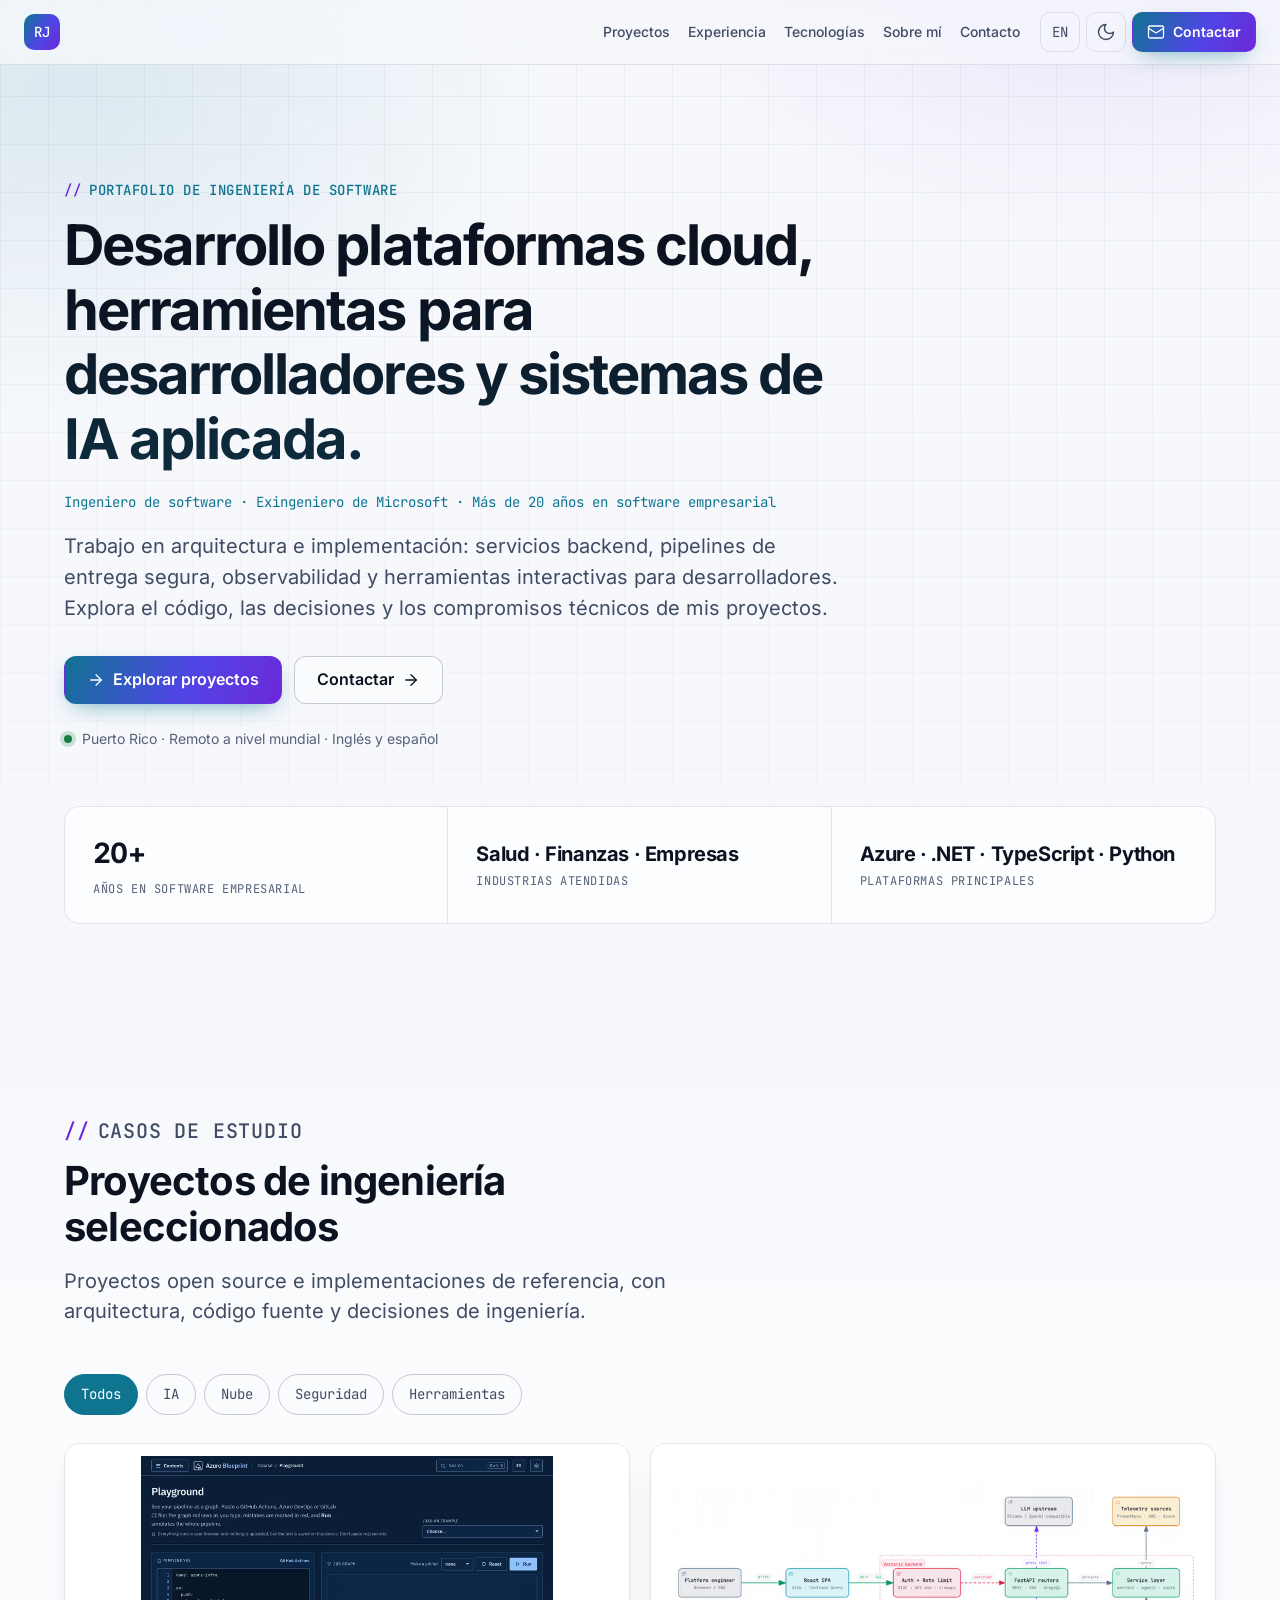
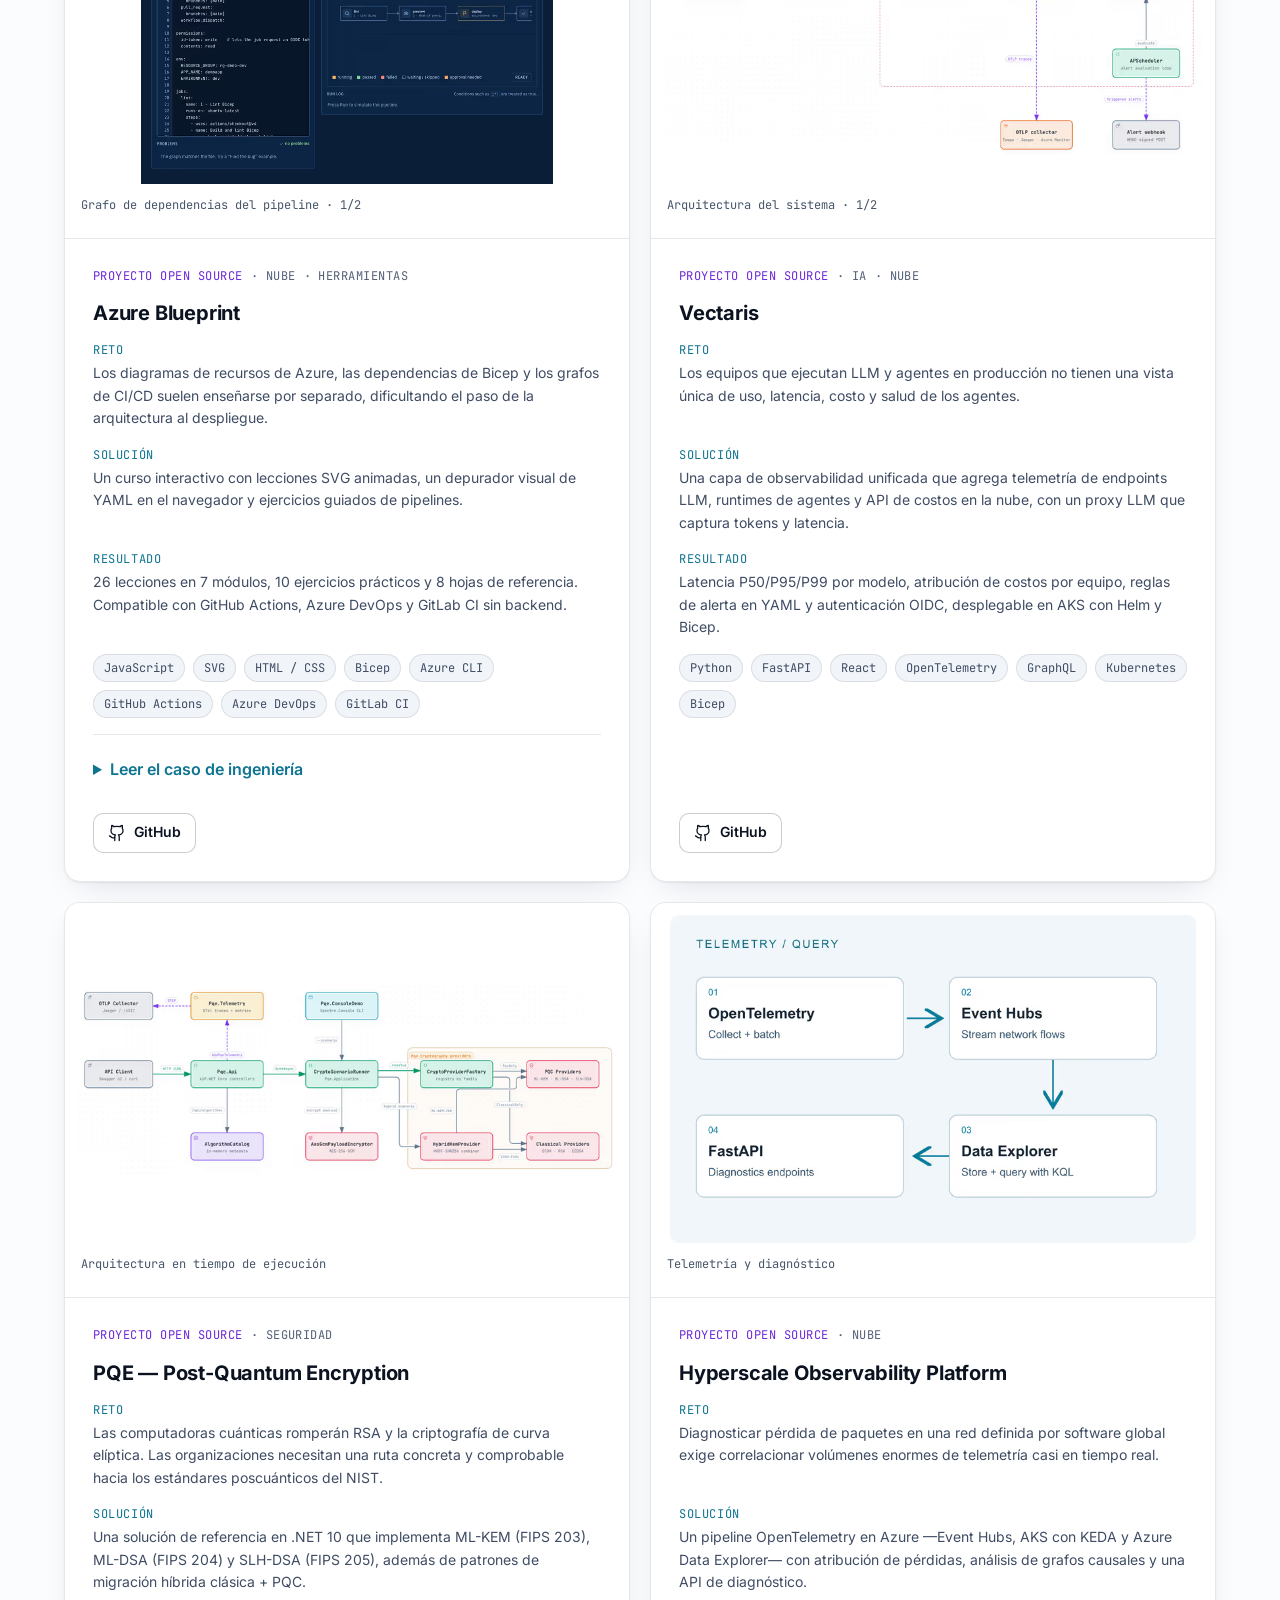
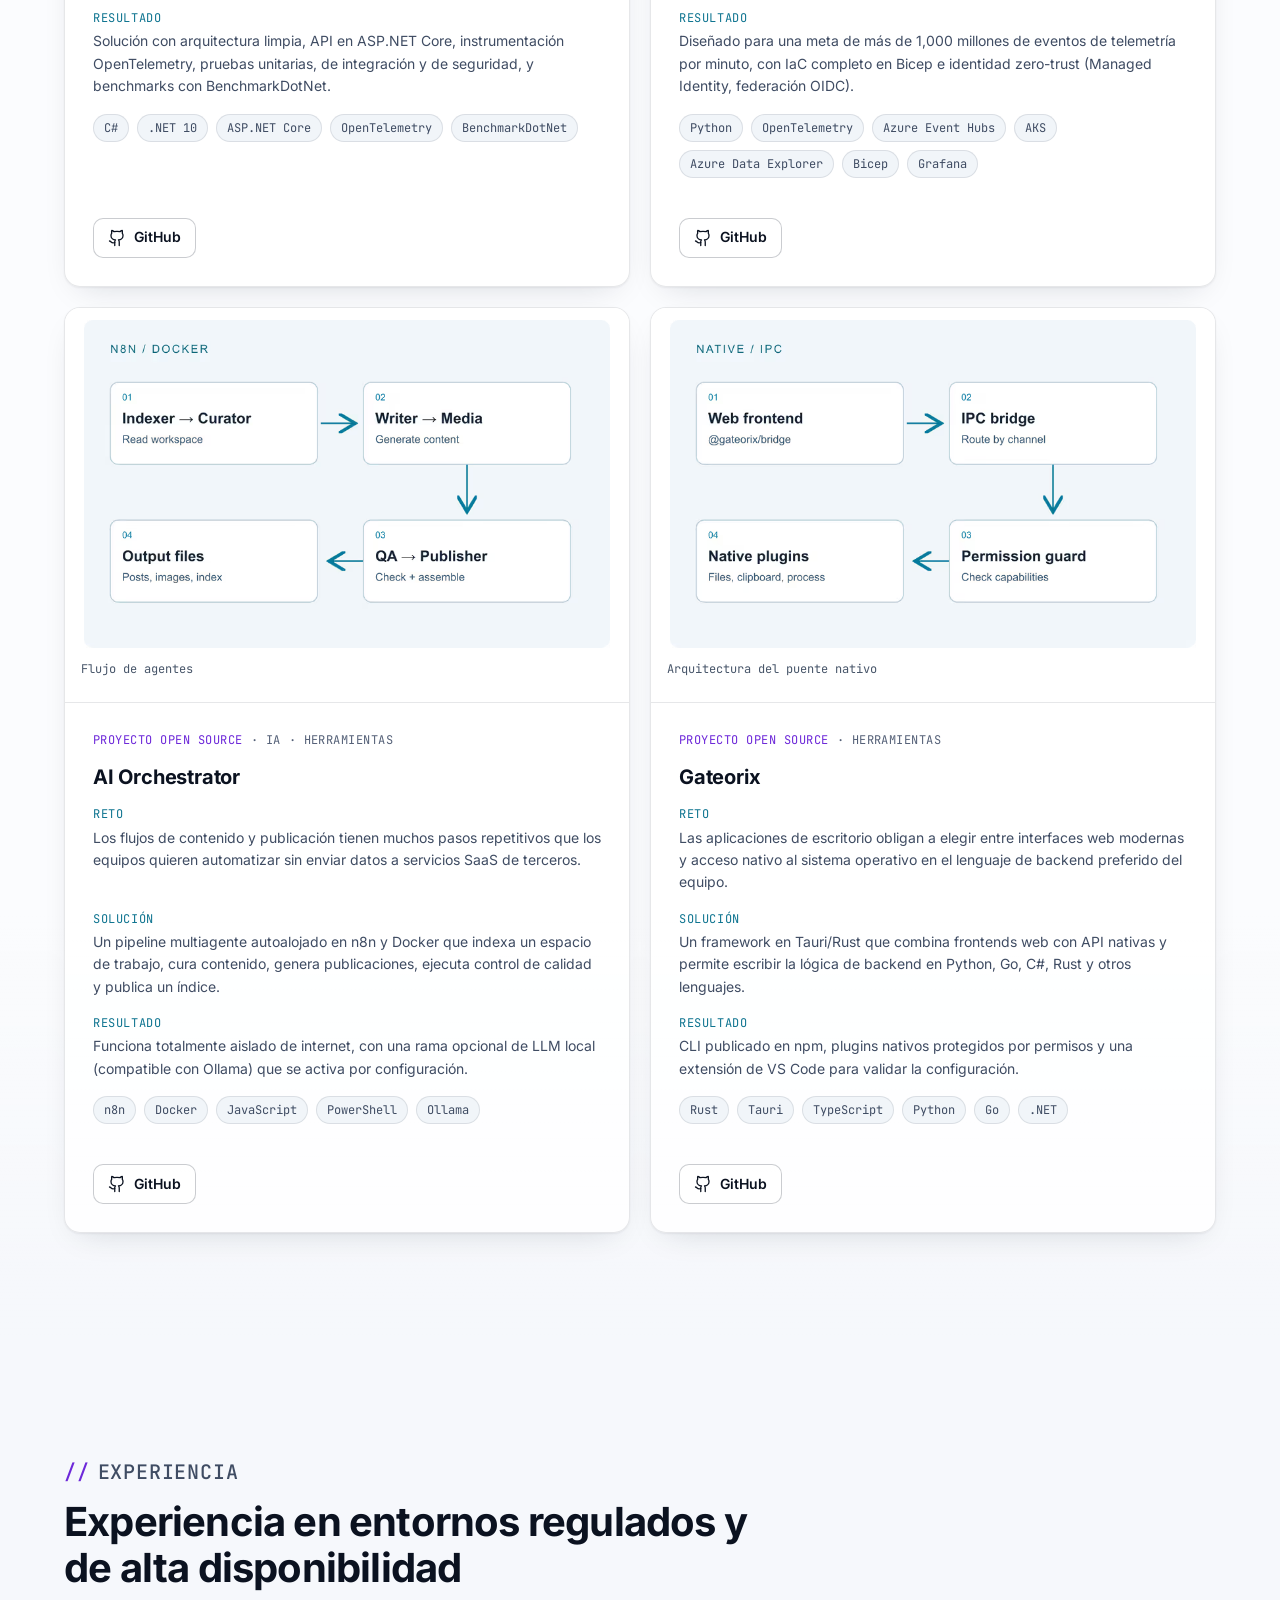
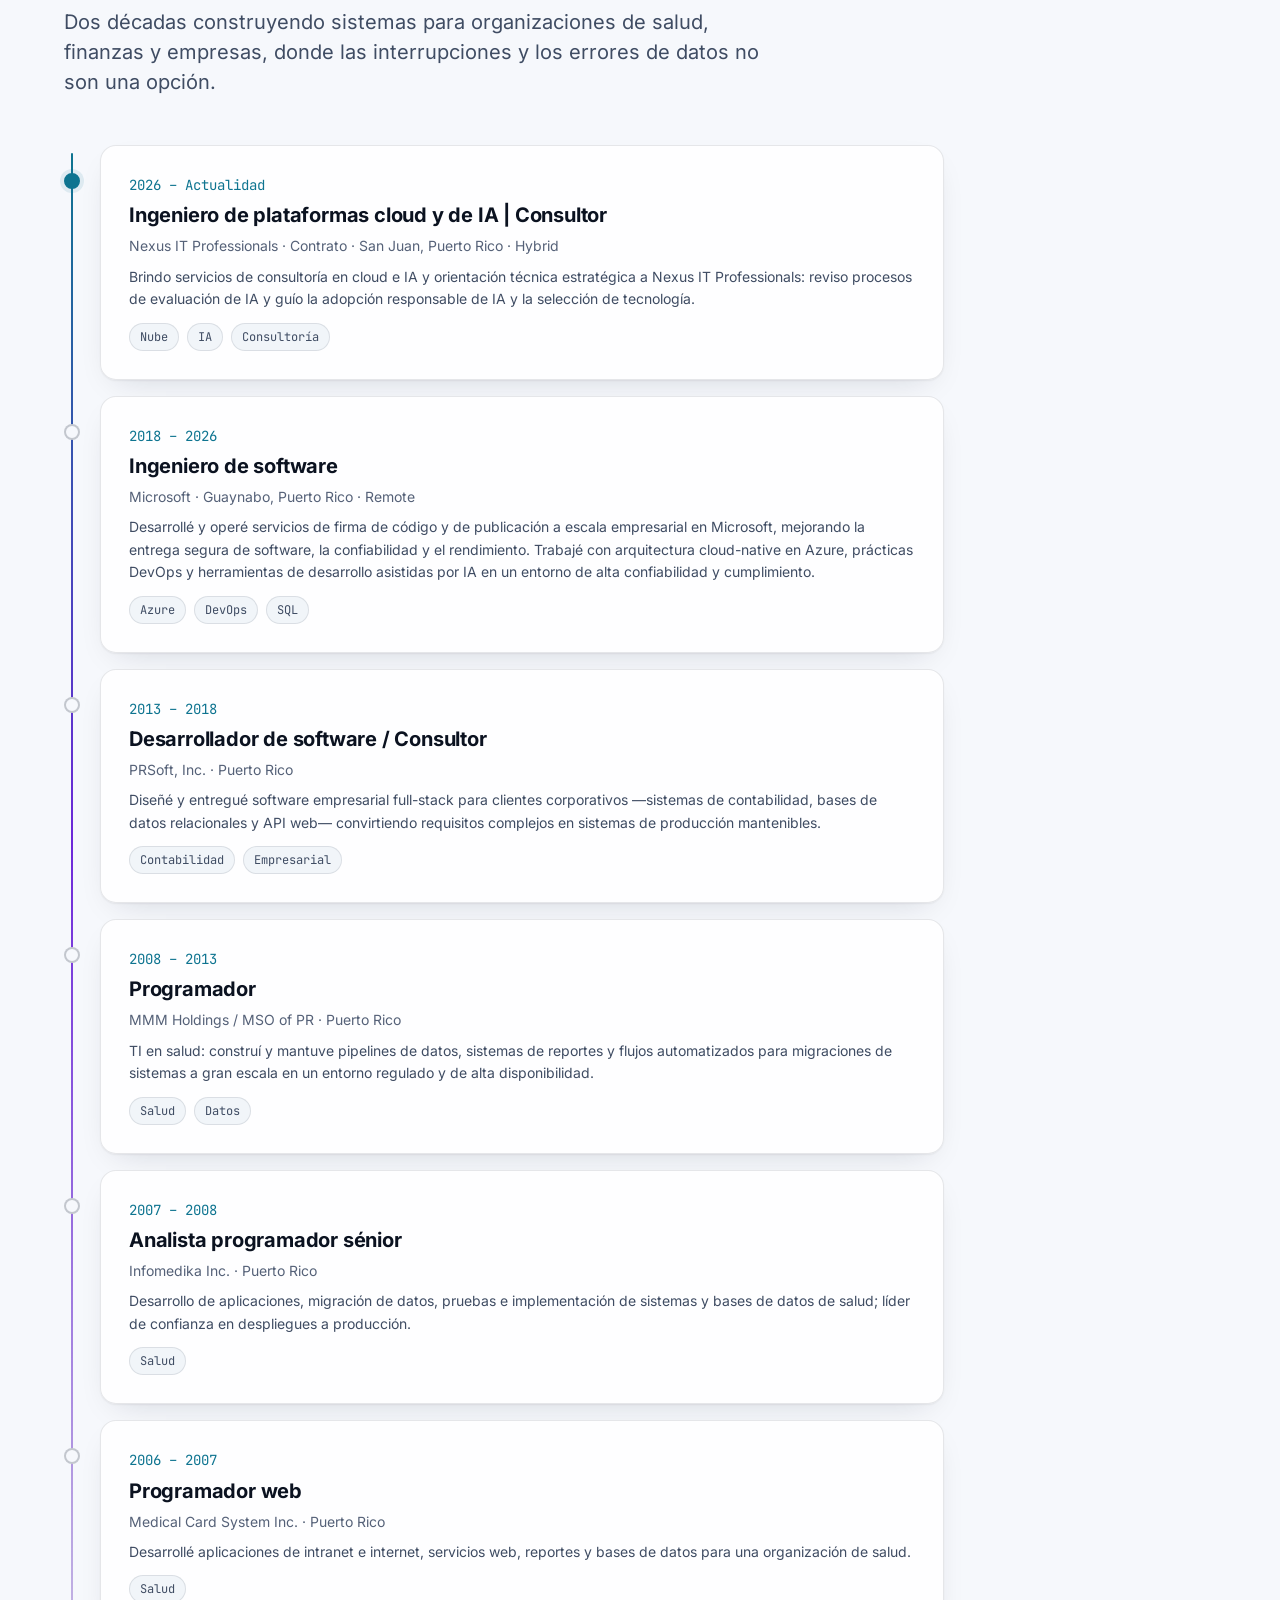
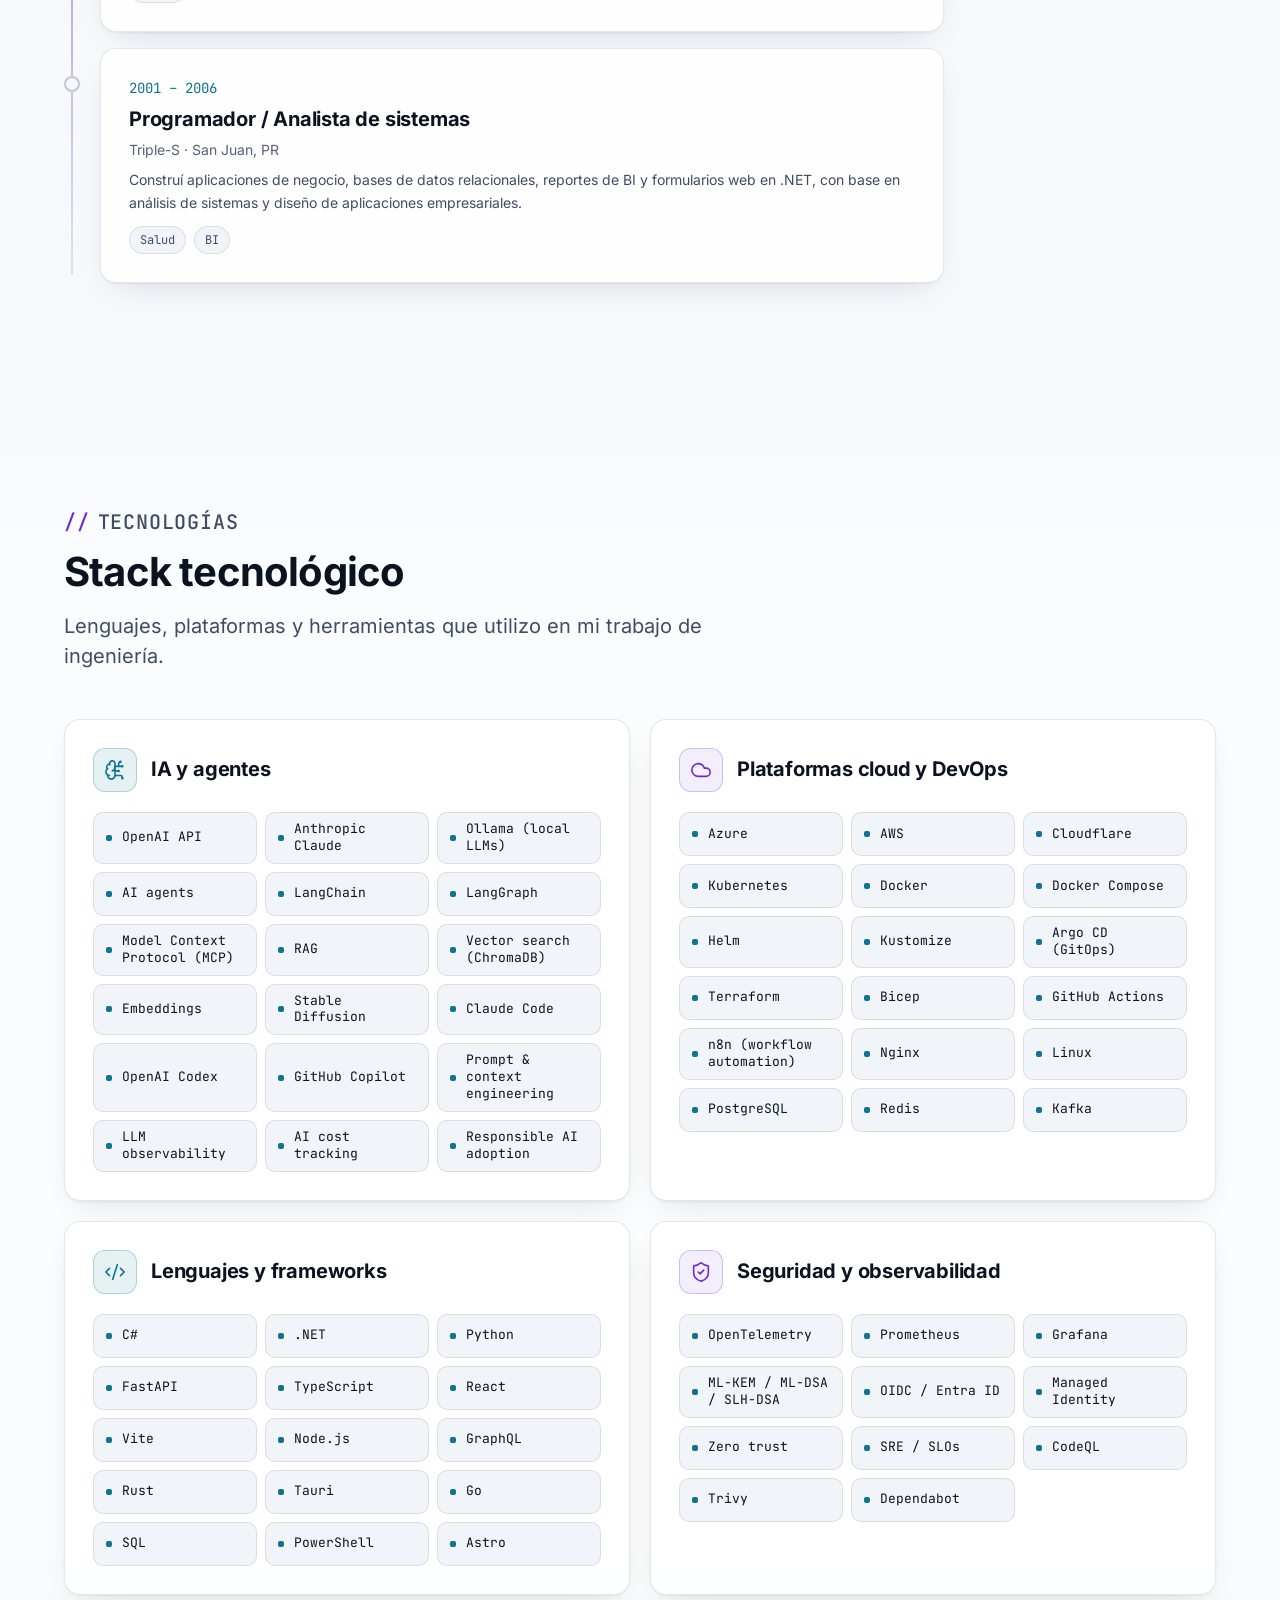
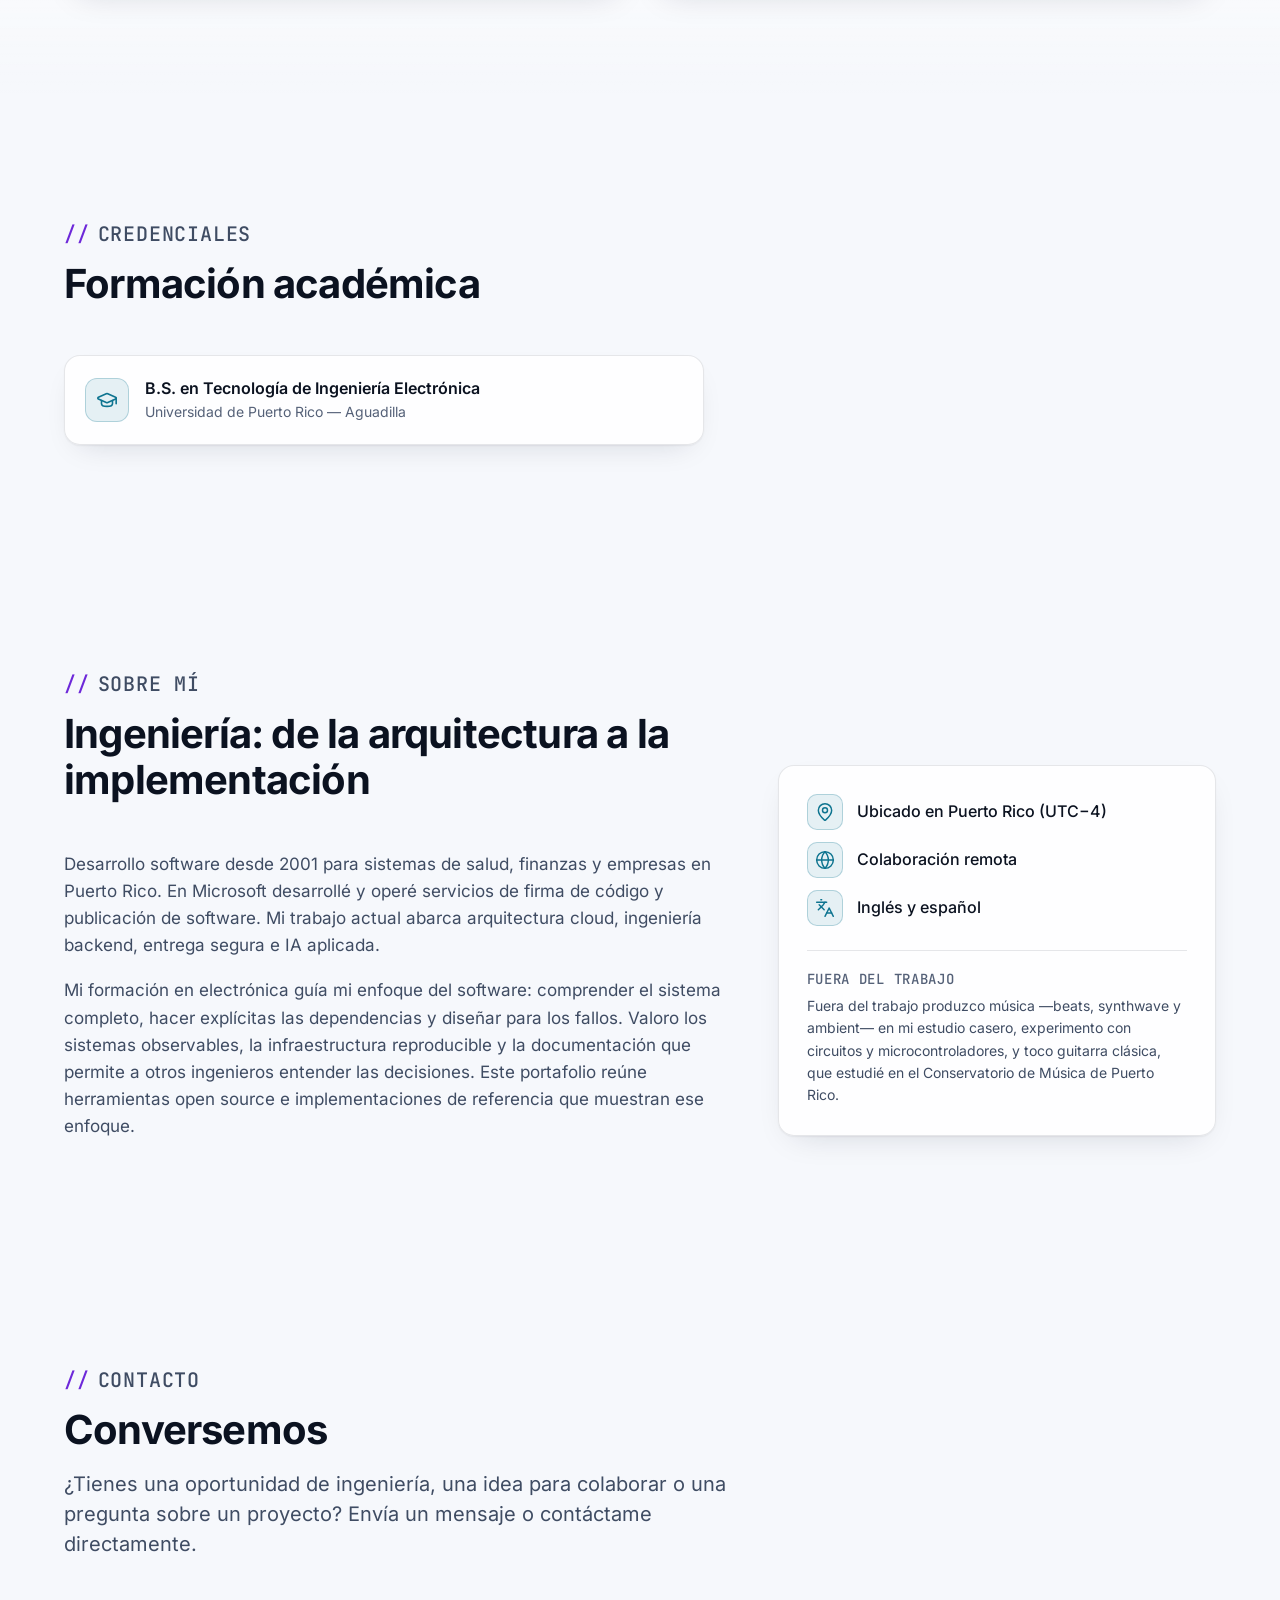
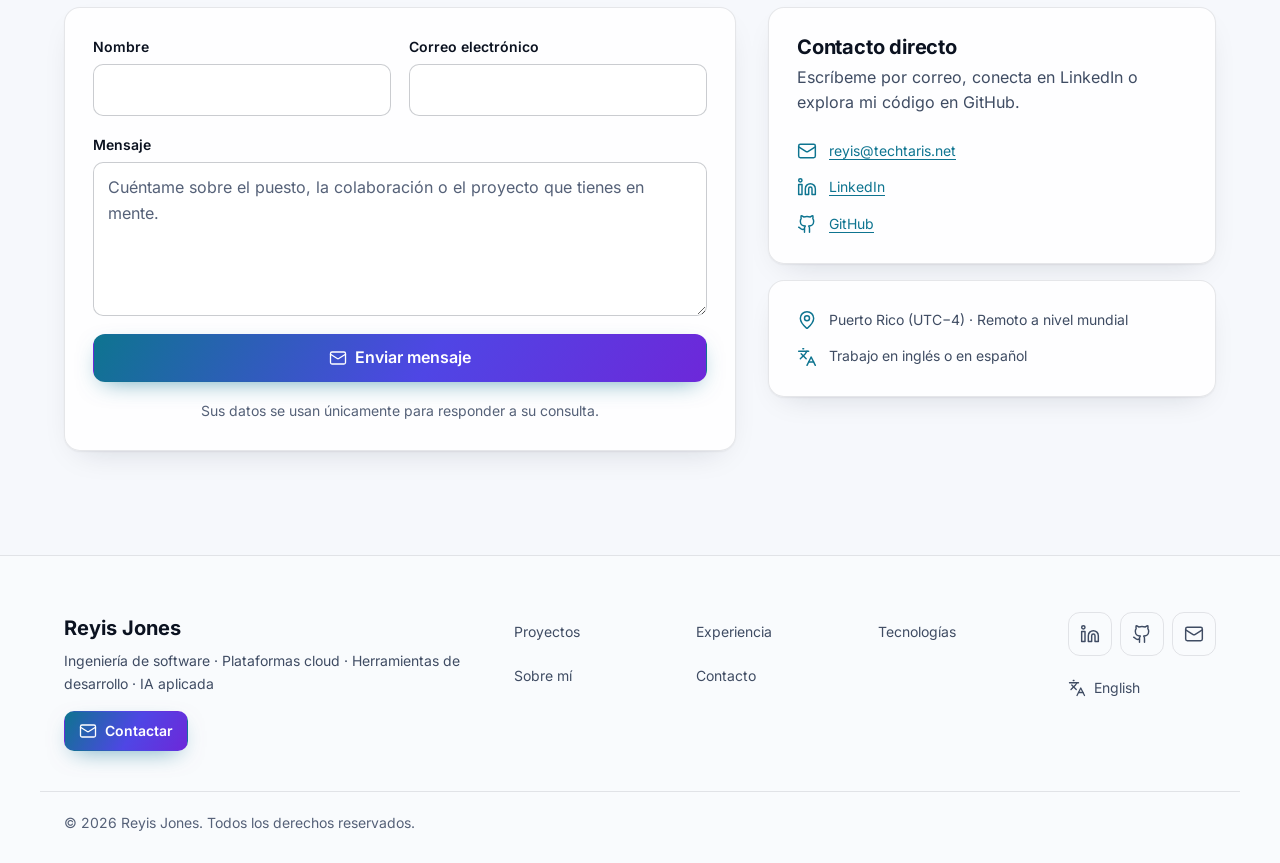
==== commit 4a46cef6: "deploy: b4689b1da0c0c3e84e8844aae5bca2b3c125a25c reyisjones/ReyisJonesTech@b4689b1da0c0c3e84e8844aae" ====
--- a/es/index.html
+++ b/es/index.html
@@ -1,4 +1,4 @@
-<!DOCTYPE html><html lang="es" dir="ltr" data-theme="light"> <head><meta charset="UTF-8"><meta name="viewport" content="width=device-width, initial-scale=1"><title>Reyis Jones — Consultor de IA y Nube | Ex-Microsoft | Azure · IA · Seguridad</title><meta name="description" content="Consultor independiente de IA y nube, exingeniero de Microsoft, con más de 20 años en industrias reguladas. Agentes de IA, Azure, DevOps, observabilidad y seguridad PQC."><meta name="author" content="Reyis Jones"><link rel="canonical" href="https://reyisjones.github.io/es/"><link rel="alternate" hreflang="en" href="https://reyisjones.github.io/"><link rel="alternate" hreflang="es" href="https://reyisjones.github.io/es/"><link rel="alternate" hreflang="x-default" href="https://reyisjones.github.io/"><link rel="sitemap" href="/sitemap-index.xml"><link rel="icon" type="image/svg+xml" href="/favicon.svg"><meta name="theme-color" content="#f6f8fc"><link rel="preload" href="/_astro/inter-latin-400-normal.C38fXH4l.woff2" as="font" type="font/woff2" crossorigin><link rel="preload" href="/_astro/inter-latin-700-normal.Yt3aPRUw.woff2" as="font" type="font/woff2" crossorigin><meta property="og:type" content="website"><meta property="og:site_name" content="Reyis Jones"><meta property="og:locale" content="es_PR"><meta property="og:locale:alternate" content="en_US"><meta property="og:url" content="https://reyisjones.github.io/es/"><meta property="og:title" content="Reyis Jones — Consultor de IA y Nube | Ex-Microsoft | Azure · IA · Seguridad"><meta property="og:description" content="Consultor independiente de IA y nube, exingeniero de Microsoft, con más de 20 años en industrias reguladas. Agentes de IA, Azure, DevOps, observabilidad y seguridad PQC."><meta property="og:image" content="https://reyisjones.github.io/og-image-es.png"><meta property="og:image:width" content="1200"><meta property="og:image:height" content="630"><meta property="og:image:alt" content="Reyis Jones — Consultor de IA y Nube"><meta name="twitter:card" content="summary_large_image"><meta name="twitter:title" content="Reyis Jones — Consultor de IA y Nube | Ex-Microsoft | Azure · IA · Seguridad"><meta name="twitter:description" content="Consultor independiente de IA y nube, exingeniero de Microsoft, con más de 20 años en industrias reguladas. Agentes de IA, Azure, DevOps, observabilidad y seguridad PQC."><meta name="twitter:image" content="https://reyisjones.github.io/og-image-es.png"><meta name="twitter:image:alt" content="Reyis Jones — Consultor de IA y Nube"><script type="application/ld+json">{"@context":"https://schema.org","@graph":[{"@type":"Person","@id":"https://reyisjones.github.io/#person","name":"Reyis Jones","url":"https://reyisjones.github.io","jobTitle":"Consultor tecnológico independiente","description":"Consultor independiente de IA y nube, exingeniero de Microsoft, con más de 20 años en industrias reguladas. Agentes de IA, Azure, DevOps, observabilidad y seguridad PQC.","worksFor":{"@id":"https://reyisjones.github.io/#business"},"alumniOf":[{"@type":"CollegeOrUniversity","name":"University of Puerto Rico at Aguadilla"},{"@type":"Organization","name":"Microsoft"}],"knowsLanguage":["en","es"],"knowsAbout":["AI agents","Model Context Protocol","Retrieval-augmented generation","Azure","Cloud architecture","DevOps","Infrastructure as code","OpenTelemetry","Site reliability engineering","Post-quantum cryptography",".NET","TypeScript","Python"],"sameAs":["https://github.com/reyisjones","https://www.linkedin.com/in/reyis-nieves-escoriaza"],"email":"mailto:reyis@techtaris.net"},{"@type":"ProfessionalService","@id":"https://reyisjones.github.io/#business","name":"Reyis Jones — Consultoría tecnológica","url":"https://reyisjones.github.io/es/","description":"Consultor independiente de IA y nube, exingeniero de Microsoft, con más de 20 años en industrias reguladas. Agentes de IA, Azure, DevOps, observabilidad y seguridad PQC.","founder":{"@id":"https://reyisjones.github.io/#person"},"image":"https://reyisjones.github.io/og-image-es.png","address":{"@type":"PostalAddress","addressRegion":"PR","addressCountry":"PR"},"areaServed":[{"@type":"AdministrativeArea","name":"Puerto Rico"},{"@type":"Place","name":"Mundial (remoto)"}],"knowsLanguage":["en","es"],"availableLanguage":["en","es"],"serviceType":["Agentes de IA y automatización","Arquitectura en la nube y migración a Azure","DevOps y CI/CD","Observabilidad y confiabilidad","Seguridad y preparación poscuántica","Software empresarial a la medida"],"sameAs":["https://github.com/reyisjones","https://www.linkedin.com/in/reyis-nieves-escoriaza"]},{"@type":"WebSite","@id":"https://reyisjones.github.io/#website","url":"https://reyisjones.github.io","name":"Reyis Jones","inLanguage":"es","publisher":{"@id":"https://reyisjones.github.io/#business"}}]}</script><!-- Theme before paint: light by default (set on <html>); a stored toggle choice wins. --><script>
+<!DOCTYPE html><html lang="es" dir="ltr" data-theme="light"> <head><meta charset="UTF-8"><meta name="viewport" content="width=device-width, initial-scale=1"><title>Reyis Jones — Ingeniero de software | Nube, herramientas e IA</title><meta name="description" content="Portafolio de ingeniería de Reyis Jones, exingeniero de Microsoft. Proyectos de plataformas cloud, herramientas de desarrollo e IA aplicada, arquitectura e implementación."><meta name="author" content="Reyis Jones"><link rel="canonical" href="https://reyisjones.github.io/es/"><link rel="alternate" hreflang="en" href="https://reyisjones.github.io/"><link rel="alternate" hreflang="es" href="https://reyisjones.github.io/es/"><link rel="alternate" hreflang="x-default" href="https://reyisjones.github.io/"><link rel="sitemap" href="/sitemap-index.xml"><link rel="icon" type="image/svg+xml" href="/favicon.svg"><meta name="theme-color" content="#f6f8fc"><link rel="preload" href="/_astro/inter-latin-400-normal.C38fXH4l.woff2" as="font" type="font/woff2" crossorigin><link rel="preload" href="/_astro/inter-latin-700-normal.Yt3aPRUw.woff2" as="font" type="font/woff2" crossorigin><meta property="og:type" content="website"><meta property="og:site_name" content="Reyis Jones"><meta property="og:locale" content="es_PR"><meta property="og:locale:alternate" content="en_US"><meta property="og:url" content="https://reyisjones.github.io/es/"><meta property="og:title" content="Reyis Jones — Ingeniero de software | Nube, herramientas e IA"><meta property="og:description" content="Portafolio de ingeniería de Reyis Jones, exingeniero de Microsoft. Proyectos de plataformas cloud, herramientas de desarrollo e IA aplicada, arquitectura e implementación."><meta property="og:image" content="https://reyisjones.github.io/og-image-es.png"><meta property="og:image:width" content="1200"><meta property="og:image:height" content="630"><meta property="og:image:alt" content="Reyis Jones — Ingeniero de software"><meta name="twitter:card" content="summary_large_image"><meta name="twitter:title" content="Reyis Jones — Ingeniero de software | Nube, herramientas e IA"><meta name="twitter:description" content="Portafolio de ingeniería de Reyis Jones, exingeniero de Microsoft. Proyectos de plataformas cloud, herramientas de desarrollo e IA aplicada, arquitectura e implementación."><meta name="twitter:image" content="https://reyisjones.github.io/og-image-es.png"><meta name="twitter:image:alt" content="Reyis Jones — Ingeniero de software"><script type="application/ld+json">{"@context":"https://schema.org","@graph":[{"@type":"Person","@id":"https://reyisjones.github.io/#person","name":"Reyis Jones","url":"https://reyisjones.github.io","jobTitle":"Ingeniero de software","description":"Portafolio de ingeniería de Reyis Jones, exingeniero de Microsoft. Proyectos de plataformas cloud, herramientas de desarrollo e IA aplicada, arquitectura e implementación.","alumniOf":[{"@type":"CollegeOrUniversity","name":"University of Puerto Rico at Aguadilla"},{"@type":"Organization","name":"Microsoft"}],"knowsLanguage":["en","es"],"knowsAbout":["AI agents","Model Context Protocol","Retrieval-augmented generation","Azure","Cloud architecture","DevOps","Infrastructure as code","OpenTelemetry","Site reliability engineering","Post-quantum cryptography",".NET","TypeScript","Python"],"sameAs":["https://github.com/reyisjones","https://www.linkedin.com/in/reyis-nieves-escoriaza"],"email":"mailto:reyis@techtaris.net"},{"@type":"WebSite","@id":"https://reyisjones.github.io/#website","url":"https://reyisjones.github.io","name":"Reyis Jones","inLanguage":"es","publisher":{"@id":"https://reyisjones.github.io/#person"}}]}</script><!-- Theme before paint: light by default (set on <html>); a stored toggle choice wins. --><script>
       (function () {
         var d = document.documentElement;
         d.classList.add("js");
@@ -8,5 +8,5 @@
         } catch (e) {}
       })();
     </script><style>@font-face{font-family:Inter;font-style:normal;font-display:swap;font-weight:400;src:url(/_astro/inter-cyrillic-ext-400-normal.BQZuk6qB.woff2) format("woff2"),url(/_astro/inter-cyrillic-ext-400-normal.DQukG94-.woff) format("woff");unicode-range:U+0460-052F,U+1C80-1C8A,U+20B4,U+2DE0-2DFF,U+A640-A69F,U+FE2E-FE2F}@font-face{font-family:Inter;font-style:normal;font-display:swap;font-weight:400;src:url(/_astro/inter-cyrillic-400-normal.obahsSVq.woff2) format("woff2"),url(/_astro/inter-cyrillic-400-normal.HOLc17fK.woff) format("woff");unicode-range:U+0301,U+0400-045F,U+0490-0491,U+04B0-04B1,U+2116}@font-face{font-family:Inter;font-style:normal;font-display:swap;font-weight:400;src:url(/_astro/inter-greek-ext-400-normal.DGGRlc-M.woff2) format("woff2"),url(/_astro/inter-greek-ext-400-normal.KugGGMne.woff) format("woff");unicode-range:U+1F00-1FFF}@font-face{font-family:Inter;font-style:normal;font-display:swap;font-weight:400;src:url(/_astro/inter-greek-400-normal.B4URO6DV.woff2) format("woff2"),url(/_astro/inter-greek-400-normal.q2sYcFCs.woff) format("woff");unicode-range:U+0370-0377,U+037A-037F,U+0384-038A,U+038C,U+038E-03A1,U+03A3-03FF}@font-face{font-family:Inter;font-style:normal;font-display:swap;font-weight:400;src:url(/_astro/inter-vietnamese-400-normal.DMkecbls.woff2) format("woff2"),url(/_astro/inter-vietnamese-400-normal.Bbgyi5SW.woff) format("woff");unicode-range:U+0102-0103,U+0110-0111,U+0128-0129,U+0168-0169,U+01A0-01A1,U+01AF-01B0,U+0300-0301,U+0303-0304,U+0308-0309,U+0323,U+0329,U+1EA0-1EF9,U+20AB}@font-face{font-family:Inter;font-style:normal;font-display:swap;font-weight:400;src:url(/_astro/inter-latin-ext-400-normal.C1nco2VV.woff2) format("woff2"),url(/_astro/inter-latin-ext-400-normal.77YHD8bZ.woff) format("woff");unicode-range:U+0100-02BA,U+02BD-02C5,U+02C7-02CC,U+02CE-02D7,U+02DD-02FF,U+0304,U+0308,U+0329,U+1D00-1DBF,U+1E00-1E9F,U+1EF2-1EFF,U+2020,U+20A0-20AB,U+20AD-20C0,U+2113,U+2C60-2C7F,U+A720-A7FF}@font-face{font-family:Inter;font-style:normal;font-display:swap;font-weight:400;src:url(/_astro/inter-latin-400-normal.C38fXH4l.woff2) format("woff2"),url(/_astro/inter-latin-400-normal.CyCys3Eg.woff) format("woff");unicode-range:U+0000-00FF,U+0131,U+0152-0153,U+02BB-02BC,U+02C6,U+02DA,U+02DC,U+0304,U+0308,U+0329,U+2000-206F,U+20AC,U+2122,U+2191,U+2193,U+2212,U+2215,U+FEFF,U+FFFD}@font-face{font-family:Inter;font-style:normal;font-display:swap;font-weight:500;src:url(/_astro/inter-cyrillic-ext-500-normal.B0yAr1jD.woff2) format("woff2"),url(/_astro/inter-cyrillic-ext-500-normal.BmqWE9Dz.woff) format("woff");unicode-range:U+0460-052F,U+1C80-1C8A,U+20B4,U+2DE0-2DFF,U+A640-A69F,U+FE2E-FE2F}@font-face{font-family:Inter;font-style:normal;font-display:swap;font-weight:500;src:url(/_astro/inter-cyrillic-500-normal.BasfLYem.woff2) format("woff2"),url(/_astro/inter-cyrillic-500-normal.CxZf_p3X.woff) format("woff");unicode-range:U+0301,U+0400-045F,U+0490-0491,U+04B0-04B1,U+2116}@font-face{font-family:Inter;font-style:normal;font-display:swap;font-weight:500;src:url(/_astro/inter-greek-ext-500-normal.C4iEst2y.woff2) format("woff2"),url(/_astro/inter-greek-ext-500-normal.2j5mBUwD.woff) format("woff");unicode-range:U+1F00-1FFF}@font-face{font-family:Inter;font-style:normal;font-display:swap;font-weight:500;src:url(/_astro/inter-greek-500-normal.BIZE56-Y.woff2) format("woff2"),url(/_astro/inter-greek-500-normal.Xzm54t5V.woff) format("woff");unicode-range:U+0370-0377,U+037A-037F,U+0384-038A,U+038C,U+038E-03A1,U+03A3-03FF}@font-face{font-family:Inter;font-style:normal;font-display:swap;font-weight:500;src:url(/_astro/inter-vietnamese-500-normal.DOriooB6.woff2) format("woff2"),url(/_astro/inter-vietnamese-500-normal.mJboJaSs.woff) format("woff");unicode-range:U+0102-0103,U+0110-0111,U+0128-0129,U+0168-0169,U+01A0-01A1,U+01AF-01B0,U+0300-0301,U+0303-0304,U+0308-0309,U+0323,U+0329,U+1EA0-1EF9,U+20AB}@font-face{font-family:Inter;font-style:normal;font-display:swap;font-weight:500;src:url(/_astro/inter-latin-ext-500-normal.CV4jyFjo.woff2) format("woff2"),url(/_astro/inter-latin-ext-500-normal.BxGbmqWO.woff) format("woff");unicode-range:U+0100-02BA,U+02BD-02C5,U+02C7-02CC,U+02CE-02D7,U+02DD-02FF,U+0304,U+0308,U+0329,U+1D00-1DBF,U+1E00-1E9F,U+1EF2-1EFF,U+2020,U+20A0-20AB,U+20AD-20C0,U+2113,U+2C60-2C7F,U+A720-A7FF}@font-face{font-family:Inter;font-style:normal;font-display:swap;font-weight:500;src:url(/_astro/inter-latin-500-normal.Cerq10X2.woff2) format("woff2"),url(/_astro/inter-latin-500-normal.BL9OpVg8.woff) format("woff");unicode-range:U+0000-00FF,U+0131,U+0152-0153,U+02BB-02BC,U+02C6,U+02DA,U+02DC,U+0304,U+0308,U+0329,U+2000-206F,U+20AC,U+2122,U+2191,U+2193,U+2212,U+2215,U+FEFF,U+FFFD}@font-face{font-family:Inter;font-style:normal;font-display:swap;font-weight:600;src:url(/_astro/inter-cyrillic-ext-600-normal.Dfes3d0z.woff2) format("woff2"),url(/_astro/inter-cyrillic-ext-600-normal.Bcila6Z-.woff) format("woff");unicode-range:U+0460-052F,U+1C80-1C8A,U+20B4,U+2DE0-2DFF,U+A640-A69F,U+FE2E-FE2F}@font-face{font-family:Inter;font-style:normal;font-display:swap;font-weight:600;src:url(/_astro/inter-cyrillic-600-normal.CWCymEST.woff2) format("woff2"),url(/_astro/inter-cyrillic-600-normal.4D_pXhcN.woff) format("woff");unicode-range:U+0301,U+0400-045F,U+0490-0491,U+04B0-04B1,U+2116}@font-face{font-family:Inter;font-style:normal;font-display:swap;font-weight:600;src:url(/_astro/inter-greek-ext-600-normal.DRtmH8MT.woff2) format("woff2"),url(/_astro/inter-greek-ext-600-normal.B8X0CLgF.woff) format("woff");unicode-range:U+1F00-1FFF}@font-face{font-family:Inter;font-style:normal;font-display:swap;font-weight:600;src:url(/_astro/inter-greek-600-normal.plRanbMR.woff2) format("woff2"),url(/_astro/inter-greek-600-normal.BZpKdvQh.woff) format("woff");unicode-range:U+0370-0377,U+037A-037F,U+0384-038A,U+038C,U+038E-03A1,U+03A3-03FF}@font-face{font-family:Inter;font-style:normal;font-display:swap;font-weight:600;src:url(/_astro/inter-vietnamese-600-normal.Cc8MFFhd.woff2) format("woff2"),url(/_astro/inter-vietnamese-600-normal.BuLX-rYi.woff) format("woff");unicode-range:U+0102-0103,U+0110-0111,U+0128-0129,U+0168-0169,U+01A0-01A1,U+01AF-01B0,U+0300-0301,U+0303-0304,U+0308-0309,U+0323,U+0329,U+1EA0-1EF9,U+20AB}@font-face{font-family:Inter;font-style:normal;font-display:swap;font-weight:600;src:url(/_astro/inter-latin-ext-600-normal.D2bJ5OIk.woff2) format("woff2"),url(/_astro/inter-latin-ext-600-normal.CIVaiw4L.woff) format("woff");unicode-range:U+0100-02BA,U+02BD-02C5,U+02C7-02CC,U+02CE-02D7,U+02DD-02FF,U+0304,U+0308,U+0329,U+1D00-1DBF,U+1E00-1E9F,U+1EF2-1EFF,U+2020,U+20A0-20AB,U+20AD-20C0,U+2113,U+2C60-2C7F,U+A720-A7FF}@font-face{font-family:Inter;font-style:normal;font-display:swap;font-weight:600;src:url(/_astro/inter-latin-600-normal.LgqL8muc.woff2) format("woff2"),url(/_astro/inter-latin-600-normal.CiBQ2DWP.woff) format("woff");unicode-range:U+0000-00FF,U+0131,U+0152-0153,U+02BB-02BC,U+02C6,U+02DA,U+02DC,U+0304,U+0308,U+0329,U+2000-206F,U+20AC,U+2122,U+2191,U+2193,U+2212,U+2215,U+FEFF,U+FFFD}@font-face{font-family:Inter;font-style:normal;font-display:swap;font-weight:700;src:url(/_astro/inter-cyrillic-ext-700-normal.BjwYoWNd.woff2) format("woff2"),url(/_astro/inter-cyrillic-ext-700-normal.LO58E6JB.woff) format("woff");unicode-range:U+0460-052F,U+1C80-1C8A,U+20B4,U+2DE0-2DFF,U+A640-A69F,U+FE2E-FE2F}@font-face{font-family:Inter;font-style:normal;font-display:swap;font-weight:700;src:url(/_astro/inter-cyrillic-700-normal.CjBOestx.woff2) format("woff2"),url(/_astro/inter-cyrillic-700-normal.DrXBdSj3.woff) format("woff");unicode-range:U+0301,U+0400-045F,U+0490-0491,U+04B0-04B1,U+2116}@font-face{font-family:Inter;font-style:normal;font-display:swap;font-weight:700;src:url(/_astro/inter-greek-ext-700-normal.qfdV9bQt.woff2) format("woff2"),url(/_astro/inter-greek-ext-700-normal.BoQ6DsYi.woff) format("woff");unicode-range:U+1F00-1FFF}@font-face{font-family:Inter;font-style:normal;font-display:swap;font-weight:700;src:url(/_astro/inter-greek-700-normal.C3JjAnD8.woff2) format("woff2"),url(/_astro/inter-greek-700-normal.BUv2fZ6O.woff) format("woff");unicode-range:U+0370-0377,U+037A-037F,U+0384-038A,U+038C,U+038E-03A1,U+03A3-03FF}@font-face{font-family:Inter;font-style:normal;font-display:swap;font-weight:700;src:url(/_astro/inter-vietnamese-700-normal.DlLaEgI2.woff2) format("woff2"),url(/_astro/inter-vietnamese-700-normal.BZaoP0fm.woff) format("woff");unicode-range:U+0102-0103,U+0110-0111,U+0128-0129,U+0168-0169,U+01A0-01A1,U+01AF-01B0,U+0300-0301,U+0303-0304,U+0308-0309,U+0323,U+0329,U+1EA0-1EF9,U+20AB}@font-face{font-family:Inter;font-style:normal;font-display:swap;font-weight:700;src:url(/_astro/inter-latin-ext-700-normal.Ca8adRJv.woff2) format("woff2"),url(/_astro/inter-latin-ext-700-normal.TidjK2hL.woff) format("woff");unicode-range:U+0100-02BA,U+02BD-02C5,U+02C7-02CC,U+02CE-02D7,U+02DD-02FF,U+0304,U+0308,U+0329,U+1D00-1DBF,U+1E00-1E9F,U+1EF2-1EFF,U+2020,U+20A0-20AB,U+20AD-20C0,U+2113,U+2C60-2C7F,U+A720-A7FF}@font-face{font-family:Inter;font-style:normal;font-display:swap;font-weight:700;src:url(/_astro/inter-latin-700-normal.Yt3aPRUw.woff2) format("woff2"),url(/_astro/inter-latin-700-normal.BLAVimhd.woff) format("woff");unicode-range:U+0000-00FF,U+0131,U+0152-0153,U+02BB-02BC,U+02C6,U+02DA,U+02DC,U+0304,U+0308,U+0329,U+2000-206F,U+20AC,U+2122,U+2191,U+2193,U+2212,U+2215,U+FEFF,U+FFFD}@font-face{font-family:JetBrains Mono;font-style:normal;font-display:swap;font-weight:400;src:url([data-uri]) format("woff2"),url([data-uri]) format("woff");unicode-range:U+0460-052F,U+1C80-1C8A,U+20B4,U+2DE0-2DFF,U+A640-A69F,U+FE2E-FE2F}@font-face{font-family:JetBrains Mono;font-style:normal;font-display:swap;font-weight:400;src:url(/_astro/jetbrains-mono-cyrillic-400-normal.BEIGL1Tu.woff2) format("woff2"),url(/_astro/jetbrains-mono-cyrillic-400-normal.ugxPyKxw.woff) format("woff");unicode-range:U+0301,U+0400-045F,U+0490-0491,U+04B0-04B1,U+2116}@font-face{font-family:JetBrains Mono;font-style:normal;font-display:swap;font-weight:400;src:url(/_astro/jetbrains-mono-greek-400-normal.C190GLew.woff2) format("woff2"),url(/_astro/jetbrains-mono-greek-400-normal.B9oWc5Lo.woff) format("woff");unicode-range:U+0370-0377,U+037A-037F,U+0384-038A,U+038C,U+038E-03A1,U+03A3-03FF}@font-face{font-family:JetBrains Mono;font-style:normal;font-display:swap;font-weight:400;src:url([data-uri]) format("woff2"),url(/_astro/jetbrains-mono-vietnamese-400-normal.CqNFfHCs.woff) format("woff");unicode-range:U+0102-0103,U+0110-0111,U+0128-0129,U+0168-0169,U+01A0-01A1,U+01AF-01B0,U+0300-0301,U+0303-0304,U+0308-0309,U+0323,U+0329,U+1EA0-1EF9,U+20AB}@font-face{font-family:JetBrains Mono;font-style:normal;font-display:swap;font-weight:400;src:url(/_astro/jetbrains-mono-latin-ext-400-normal.Bc8Ftmh3.woff2) format("woff2"),url(/_astro/jetbrains-mono-latin-ext-400-normal.fXTG6kC5.woff) format("woff");unicode-range:U+0100-02BA,U+02BD-02C5,U+02C7-02CC,U+02CE-02D7,U+02DD-02FF,U+0304,U+0308,U+0329,U+1D00-1DBF,U+1E00-1E9F,U+1EF2-1EFF,U+2020,U+20A0-20AB,U+20AD-20C0,U+2113,U+2C60-2C7F,U+A720-A7FF}@font-face{font-family:JetBrains Mono;font-style:normal;font-display:swap;font-weight:400;src:url(/_astro/jetbrains-mono-latin-400-normal.V6pRDFza.woff2) format("woff2"),url(/_astro/jetbrains-mono-latin-400-normal.6-qcROiO.woff) format("woff");unicode-range:U+0000-00FF,U+0131,U+0152-0153,U+02BB-02BC,U+02C6,U+02DA,U+02DC,U+0304,U+0308,U+0329,U+2000-206F,U+20AC,U+2122,U+2191,U+2193,U+2212,U+2215,U+FEFF,U+FFFD}@font-face{font-family:JetBrains Mono;font-style:normal;font-display:swap;font-weight:500;src:url([data-uri]) format("woff2"),url([data-uri]) format("woff");unicode-range:U+0460-052F,U+1C80-1C8A,U+20B4,U+2DE0-2DFF,U+A640-A69F,U+FE2E-FE2F}@font-face{font-family:JetBrains Mono;font-style:normal;font-display:swap;font-weight:500;src:url(/_astro/jetbrains-mono-cyrillic-500-normal.DmUKJPL_.woff2) format("woff2"),url(/_astro/jetbrains-mono-cyrillic-500-normal.DJqRU3vO.woff) format("woff");unicode-range:U+0301,U+0400-045F,U+0490-0491,U+04B0-04B1,U+2116}@font-face{font-family:JetBrains Mono;font-style:normal;font-display:swap;font-weight:500;src:url(/_astro/jetbrains-mono-greek-500-normal.JpySY46c.woff2) format("woff2"),url(/_astro/jetbrains-mono-greek-500-normal.D7SFKleX.woff) format("woff");unicode-range:U+0370-0377,U+037A-037F,U+0384-038A,U+038C,U+038E-03A1,U+03A3-03FF}@font-face{font-family:JetBrains Mono;font-style:normal;font-display:swap;font-weight:500;src:url([data-uri]) format("woff2"),url(/_astro/jetbrains-mono-vietnamese-500-normal.DNRqzVM1.woff) format("woff");unicode-range:U+0102-0103,U+0110-0111,U+0128-0129,U+0168-0169,U+01A0-01A1,U+01AF-01B0,U+0300-0301,U+0303-0304,U+0308-0309,U+0323,U+0329,U+1EA0-1EF9,U+20AB}@font-face{font-family:JetBrains Mono;font-style:normal;font-display:swap;font-weight:500;src:url(/_astro/jetbrains-mono-latin-ext-500-normal.Cut-4mMH.woff2) format("woff2"),url(/_astro/jetbrains-mono-latin-ext-500-normal.ckzbgY84.woff) format("woff");unicode-range:U+0100-02BA,U+02BD-02C5,U+02C7-02CC,U+02CE-02D7,U+02DD-02FF,U+0304,U+0308,U+0329,U+1D00-1DBF,U+1E00-1E9F,U+1EF2-1EFF,U+2020,U+20A0-20AB,U+20AD-20C0,U+2113,U+2C60-2C7F,U+A720-A7FF}@font-face{font-family:JetBrains Mono;font-style:normal;font-display:swap;font-weight:500;src:url(/_astro/jetbrains-mono-latin-500-normal.BWZEU5yA.woff2) format("woff2"),url(/_astro/jetbrains-mono-latin-500-normal.CJOVTJB7.woff) format("woff");unicode-range:U+0000-00FF,U+0131,U+0152-0153,U+02BB-02BC,U+02C6,U+02DA,U+02DC,U+0304,U+0308,U+0329,U+2000-206F,U+20AC,U+2122,U+2191,U+2193,U+2212,U+2215,U+FEFF,U+FFFD}:root{color-scheme:dark;--bg: #070b14;--bg-elev: #0b1220;--surface: #0f172a;--surface-2: #131d33;--border: rgba(148, 163, 184, .14);--border-strong: rgba(148, 163, 184, .3);--text: #e6edf7;--text-muted: #a8b5c8;--text-subtle: #8b98ad;--accent: #22d3ee;--accent-strong: #67e8f9;--accent-soft: rgba(34, 211, 238, .12);--on-accent: #041018;--violet: #a78bfa;--violet-soft: rgba(167, 139, 250, .14);--gradient: linear-gradient(120deg, #22d3ee 0%, #818cf8 55%, #a78bfa 100%);--grid-line: rgba(148, 163, 184, .06);--glow-1: rgba(34, 211, 238, .16);--glow-2: rgba(139, 92, 246, .16);--shadow: 0 1px 2px rgba(0, 0, 0, .4), 0 12px 32px -12px rgba(0, 0, 0, .6);--shadow-hover: 0 1px 2px rgba(0, 0, 0, .4), 0 24px 48px -16px rgba(34, 211, 238, .22);--header-bg: rgba(7, 11, 20, .72);--placeholder: #fbbf24;--success: #4ade80;--danger: #f87171;--fs-14: .875rem;--fs-16: 1rem;--fs-20: 1.25rem;--fs-28: 1.75rem;--fs-40: 2.5rem;--fs-56: 3.5rem;--font-sans: "Inter", ui-sans-serif, system-ui, -apple-system, "Segoe UI", Roboto, sans-serif;--font-mono: "JetBrains Mono", ui-monospace, SFMono-Regular, Menlo, Consolas, monospace;--container: 1200px;--gutter: 16px;--radius: 16px;--radius-sm: 10px;--header-h: 64px;--ease: cubic-bezier(.22, 1, .36, 1)}@media (min-width: 768px){:root{--gutter: 24px}}@media (prefers-color-scheme: light){:root:not([data-theme=dark]){color-scheme:light;--bg: #f6f8fc;--bg-elev: #ffffff;--surface: #ffffff;--surface-2: #f1f5f9;--border: rgba(15, 23, 42, .1);--border-strong: rgba(15, 23, 42, .22);--text: #0b1220;--text-muted: #3f4c63;--text-subtle: #556178;--accent: #0e7490;--accent-strong: #155e75;--accent-soft: rgba(14, 116, 144, .1);--on-accent: #ffffff;--violet: #6d28d9;--violet-soft: rgba(109, 40, 217, .08);--gradient: linear-gradient(120deg, #0e7490 0%, #4f46e5 55%, #6d28d9 100%);--grid-line: rgba(15, 23, 42, .05);--glow-1: rgba(14, 116, 144, .12);--glow-2: rgba(109, 40, 217, .1);--shadow: 0 1px 2px rgba(15, 23, 42, .06), 0 12px 32px -16px rgba(15, 23, 42, .18);--shadow-hover: 0 1px 2px rgba(15, 23, 42, .06), 0 24px 48px -20px rgba(14, 116, 144, .35);--header-bg: rgba(246, 248, 252, .78);--placeholder: #92400e;--success: #15803d;--danger: #b91c1c}}:root[data-theme=light]{color-scheme:light;--bg: #f6f8fc;--bg-elev: #ffffff;--surface: #ffffff;--surface-2: #f1f5f9;--border: rgba(15, 23, 42, .1);--border-strong: rgba(15, 23, 42, .22);--text: #0b1220;--text-muted: #3f4c63;--text-subtle: #556178;--accent: #0e7490;--accent-strong: #155e75;--accent-soft: rgba(14, 116, 144, .1);--on-accent: #ffffff;--violet: #6d28d9;--violet-soft: rgba(109, 40, 217, .08);--gradient: linear-gradient(120deg, #0e7490 0%, #4f46e5 55%, #6d28d9 100%);--grid-line: rgba(15, 23, 42, .05);--glow-1: rgba(14, 116, 144, .12);--glow-2: rgba(109, 40, 217, .1);--shadow: 0 1px 2px rgba(15, 23, 42, .06), 0 12px 32px -16px rgba(15, 23, 42, .18);--shadow-hover: 0 1px 2px rgba(15, 23, 42, .06), 0 24px 48px -20px rgba(14, 116, 144, .35);--header-bg: rgba(246, 248, 252, .78);--placeholder: #92400e;--success: #15803d;--danger: #b91c1c}*,*:before,*:after{box-sizing:border-box}html{-webkit-text-size-adjust:100%;scroll-padding-top:calc(var(--header-h) + 16px)}@media (prefers-reduced-motion: no-preference){html{scroll-behavior:smooth}}body{margin:0;background:var(--bg);color:var(--text);font-family:var(--font-sans);font-size:var(--fs-16);line-height:1.6;-webkit-font-smoothing:antialiased;-moz-osx-font-smoothing:grayscale;overflow-x:clip;text-rendering:optimizeLegibility}h1,h2,h3,h4{line-height:1.15;letter-spacing:-.02em;margin:0;font-weight:700}h1{font-size:clamp(var(--fs-40),6vw,var(--fs-56));letter-spacing:-.035em}h2{font-size:clamp(var(--fs-28),4vw,var(--fs-40))}h3{font-size:var(--fs-20);letter-spacing:-.01em}p{margin:0}ul,ol{margin:0;padding:0}img,svg{display:block;max-width:100%}a{color:var(--accent);text-decoration-thickness:1px;text-underline-offset:3px}a:hover{color:var(--accent-strong)}button,input,select,textarea{font:inherit;color:inherit}::selection{background:var(--accent);color:var(--on-accent)}:focus-visible{outline:2px solid var(--accent);outline-offset:3px;border-radius:6px}.sr-only{position:absolute!important;width:1px;height:1px;padding:0;margin:-1px;overflow:hidden;clip:rect(0,0,0,0);white-space:nowrap;border:0}.skip-link{position:fixed;top:8px;left:8px;z-index:100;padding:10px 16px;border-radius:var(--radius-sm);background:var(--accent);color:var(--on-accent);font-weight:600;transform:translateY(-160%);transition:transform .2s var(--ease)}.skip-link:focus{transform:none;color:var(--on-accent)}.bg-tech{position:fixed;inset:0;z-index:-1;pointer-events:none;background:radial-gradient(600px 400px at 85% -5%,var(--glow-2),transparent 70%),radial-gradient(700px 500px at 5% 10%,var(--glow-1),transparent 70%),linear-gradient(var(--grid-line) 1px,transparent 1px) 0 0 / 48px 48px,linear-gradient(90deg,var(--grid-line) 1px,transparent 1px) 0 0 / 48px 48px;mask-image:linear-gradient(to bottom,#000,#0000008c 60%,#00000040)}.container{width:100%;max-width:var(--container);margin-inline:auto;padding-inline:var(--gutter)}.section{padding-block:72px}@media (min-width: 768px){.section{padding-block:104px}}.section--alt{background:linear-gradient(to bottom,transparent,color-mix(in srgb,var(--surface) 55%,transparent) 12%,color-mix(in srgb,var(--surface) 55%,transparent) 88%,transparent)}.section-head{max-width:720px;margin-bottom:48px}.section-head--center{margin-inline:auto;text-align:center}.section-head p{margin-top:16px;color:var(--text-muted);font-size:var(--fs-20);line-height:1.5}@media (max-width: 767px){.section-head p{font-size:var(--fs-16)}}.kicker{display:inline-flex;align-items:center;gap:8px;margin-bottom:12px;font-family:var(--font-mono);font-size:var(--fs-14);font-weight:500;letter-spacing:.04em;text-transform:uppercase;color:var(--accent)}.kicker:before{content:"//";color:var(--violet)}.grid{display:grid;gap:20px}@media (min-width: 768px){.grid--2,.grid--3,.grid--4{grid-template-columns:repeat(2,minmax(0,1fr))}}@media (min-width: 1024px){.grid--3{grid-template-columns:repeat(3,minmax(0,1fr))}.grid--4{grid-template-columns:repeat(4,minmax(0,1fr))}}.card{position:relative;background:color-mix(in srgb,var(--surface) 82%,transparent);border:1px solid var(--border);border-radius:var(--radius);padding:24px;box-shadow:var(--shadow);transition:transform .35s var(--ease),box-shadow .35s var(--ease),border-color .35s var(--ease)}@media (min-width: 768px){.card{padding:28px}}.card--lift:hover{border-color:var(--border-strong);box-shadow:var(--shadow-hover)}@media (prefers-reduced-motion: no-preference){.card--lift:hover{transform:translateY(-4px)}}.icon-badge{display:inline-grid;place-items:center;width:44px;height:44px;border-radius:12px;background:var(--accent-soft);color:var(--accent);border:1px solid color-mix(in srgb,var(--accent) 25%,transparent);flex-shrink:0}.icon-badge--violet{background:var(--violet-soft);color:var(--violet);border-color:color-mix(in srgb,var(--violet) 25%,transparent)}.pill{display:inline-flex;align-items:center;padding:4px 10px;border-radius:999px;border:1px solid var(--border);background:var(--surface-2);color:var(--text-muted);font-family:var(--font-mono);font-size:.75rem;line-height:1.5;white-space:nowrap}.pill-list{display:flex;flex-wrap:wrap;gap:8px;list-style:none}.btn{display:inline-flex;align-items:center;justify-content:center;gap:8px;min-height:48px;padding:12px 22px;border-radius:12px;border:1px solid transparent;font-size:var(--fs-16);font-weight:600;line-height:1.2;text-decoration:none;cursor:pointer;transition:transform .2s var(--ease),box-shadow .25s var(--ease),background-color .25s,border-color .25s,color .25s}.btn svg{width:18px;height:18px}.btn--primary{background:var(--gradient);color:var(--on-accent);box-shadow:0 8px 24px -10px color-mix(in srgb,var(--accent) 70%,transparent)}.btn--primary:hover{color:var(--on-accent);box-shadow:0 12px 32px -10px color-mix(in srgb,var(--accent) 85%,transparent)}.btn--ghost{background:color-mix(in srgb,var(--surface) 60%,transparent);border-color:var(--border-strong);color:var(--text)}.btn--ghost:hover{border-color:var(--accent);color:var(--accent)}.btn--sm{min-height:40px;padding:8px 14px;font-size:var(--fs-14);border-radius:10px}@media (prefers-reduced-motion: no-preference){.btn:active{transform:scale(.98)}}.placeholder-mark{color:var(--placeholder);font-family:var(--font-mono);font-size:.9em}.check-list{list-style:none;display:grid;gap:10px}.check-list li{display:flex;gap:10px;align-items:flex-start;color:var(--text-muted)}.check-list svg{width:18px;height:18px;margin-top:3px;color:var(--accent);flex-shrink:0}@media (prefers-reduced-motion: no-preference){.js [data-reveal]{opacity:0;transform:translateY(16px);transition:opacity .7s var(--ease),transform .7s var(--ease);transition-delay:var(--reveal-delay, 0ms)}.js [data-reveal].is-visible{opacity:1;transform:none}}
-.site-header[data-astro-cid-gfykqide]{position:sticky;top:0;z-index:50;background:var(--header-bg);backdrop-filter:saturate(160%) blur(14px);-webkit-backdrop-filter:saturate(160%) blur(14px);border-bottom:1px solid var(--border)}.bar[data-astro-cid-gfykqide]{display:flex;align-items:center;gap:12px;height:var(--header-h)}.brand[data-astro-cid-gfykqide]{display:inline-flex;align-items:center;gap:10px;color:var(--text);text-decoration:none;font-weight:700;letter-spacing:-.01em;margin-right:auto;min-width:0}.brand-mark[data-astro-cid-gfykqide]{display:grid;place-items:center;width:36px;height:36px;border-radius:10px;background:var(--gradient);color:var(--on-accent);font-family:var(--font-mono);font-size:var(--fs-14);font-weight:500;flex-shrink:0}.brand-name[data-astro-cid-gfykqide]{white-space:nowrap}@media (max-width: 479px){.brand-name[data-astro-cid-gfykqide]{position:absolute;width:1px;height:1px;overflow:hidden;clip:rect(0 0 0 0);white-space:nowrap}}.nav-desktop[data-astro-cid-gfykqide]{display:none}.nav-desktop[data-astro-cid-gfykqide] ul[data-astro-cid-gfykqide]{display:flex;gap:2px;list-style:none}.nav-desktop[data-astro-cid-gfykqide] a[data-astro-cid-gfykqide],.nav-mobile[data-astro-cid-gfykqide] a[data-astro-cid-gfykqide]{position:relative;display:inline-flex;align-items:center;gap:8px;color:var(--text-muted);text-decoration:none;font-size:var(--fs-14);font-weight:500;padding:8px 10px;border-radius:8px;transition:color .2s,background-color .2s}.nav-desktop[data-astro-cid-gfykqide] a[data-astro-cid-gfykqide]:hover,.nav-mobile[data-astro-cid-gfykqide] a[data-astro-cid-gfykqide]:hover{color:var(--text);background:var(--surface-2)}.nav-desktop[data-astro-cid-gfykqide] a[data-astro-cid-gfykqide][aria-current=true],.nav-mobile[data-astro-cid-gfykqide] a[data-astro-cid-gfykqide][aria-current=true]{color:var(--accent)}.nav-desktop[data-astro-cid-gfykqide] a[data-astro-cid-gfykqide][aria-current=true]:after{content:"";position:absolute;left:10px;right:10px;bottom:2px;height:2px;border-radius:2px;background:var(--gradient)}.actions[data-astro-cid-gfykqide]{display:flex;align-items:center;gap:6px;flex-shrink:0}.icon-btn[data-astro-cid-gfykqide]{display:inline-grid;place-items:center;width:40px;height:40px;border-radius:10px;border:1px solid var(--border);background:transparent;color:var(--text-muted);cursor:pointer;transition:color .2s,border-color .2s}.icon-btn[data-astro-cid-gfykqide]:hover{color:var(--accent);border-color:var(--border-strong)}.lang-switch[data-astro-cid-gfykqide]{display:inline-grid;place-items:center;min-width:40px;height:40px;padding-inline:8px;border-radius:10px;border:1px solid var(--border);color:var(--text-muted);font-family:var(--font-mono);font-size:var(--fs-14);text-decoration:none}.lang-switch[data-astro-cid-gfykqide]:hover{color:var(--accent);border-color:var(--border-strong)}@media (max-width: 419px){.lang-switch[data-astro-cid-gfykqide]{display:none}}@media (max-width: 359px){.book-btn[data-astro-cid-gfykqide] span[data-astro-cid-gfykqide]{display:none}}.theme-toggle[data-astro-cid-gfykqide] .i-moon{display:none}@media (prefers-color-scheme: light){:root:not([data-theme=dark]) .theme-toggle[data-astro-cid-gfykqide] .i-sun{display:none}:root:not([data-theme=dark]) .theme-toggle[data-astro-cid-gfykqide] .i-moon{display:block}}:root[data-theme=light] .theme-toggle[data-astro-cid-gfykqide] .i-sun{display:none}:root[data-theme=light] .theme-toggle[data-astro-cid-gfykqide] .i-moon{display:block}.menu-btn[data-astro-cid-gfykqide] .i-close{display:none}.menu-btn[data-astro-cid-gfykqide][aria-expanded=true] .i-close{display:block}.menu-btn[data-astro-cid-gfykqide][aria-expanded=true] .i-menu{display:none}.nav-mobile[data-astro-cid-gfykqide]{border-top:1px solid var(--border);max-height:calc(100dvh - var(--header-h));overflow-y:auto}.nav-mobile[data-astro-cid-gfykqide] ul[data-astro-cid-gfykqide]{list-style:none;display:grid;padding-block:12px 20px}.nav-mobile[data-astro-cid-gfykqide] a[data-astro-cid-gfykqide]{width:100%;font-size:var(--fs-16);padding:12px}.nav-desktop[data-astro-cid-gfykqide] a[data-astro-cid-gfykqide]{white-space:nowrap}.brand[data-astro-cid-gfykqide]{flex-shrink:0}@media (min-width: 1200px){.bar[data-astro-cid-gfykqide]{max-width:1440px}.nav-desktop[data-astro-cid-gfykqide]{display:block}.menu-btn[data-astro-cid-gfykqide],.nav-mobile[data-astro-cid-gfykqide]{display:none!important}}@media (min-width: 1200px) and (max-width: 1399px){.brand-name[data-astro-cid-gfykqide]{position:absolute;width:1px;height:1px;overflow:hidden;clip:rect(0 0 0 0);white-space:nowrap}.nav-desktop[data-astro-cid-gfykqide] a[data-astro-cid-gfykqide]{padding-inline:8px}}.hero[data-astro-cid-anhloy43]{padding-block:56px 48px}@media (min-width: 768px){.hero[data-astro-cid-anhloy43]{padding-block:112px 72px}}.hero-copy[data-astro-cid-anhloy43]{max-width:880px}h1[data-astro-cid-anhloy43]{max-width:20ch;background:linear-gradient(180deg,var(--text) 30%,color-mix(in srgb,var(--text) 72%,var(--accent)));-webkit-background-clip:text;background-clip:text;color:transparent}.hero-sub[data-astro-cid-anhloy43]{margin-top:20px;font-family:var(--font-mono);font-size:var(--fs-14);color:var(--accent);line-height:1.7}.hero-lead[data-astro-cid-anhloy43]{margin-top:16px;max-width:60ch;font-size:var(--fs-20);line-height:1.55;color:var(--text-muted)}@media (max-width: 767px){.hero-lead[data-astro-cid-anhloy43]{font-size:var(--fs-16)}}.hero-ctas[data-astro-cid-anhloy43]{display:flex;flex-wrap:wrap;gap:12px;margin-top:32px}@media (max-width: 479px){.hero-ctas[data-astro-cid-anhloy43] .btn[data-astro-cid-anhloy43]{width:100%}}.hero-availability[data-astro-cid-anhloy43]{display:flex;align-items:center;gap:10px;margin-top:24px;font-size:var(--fs-14);color:var(--text-subtle)}.dot[data-astro-cid-anhloy43]{width:8px;height:8px;border-radius:50%;background:var(--success);box-shadow:0 0 0 4px color-mix(in srgb,var(--success) 20%,transparent);flex-shrink:0}.trust[data-astro-cid-anhloy43]{list-style:none;display:grid;margin-top:56px;border:1px solid var(--border);border-radius:var(--radius);background:color-mix(in srgb,var(--surface) 70%,transparent);overflow:hidden}@media (min-width: 768px){.trust[data-astro-cid-anhloy43]{grid-template-columns:repeat(3,minmax(0,1fr))}}.trust[data-astro-cid-anhloy43] li[data-astro-cid-anhloy43]{display:grid;align-content:center;gap:4px;padding:20px;border-bottom:1px solid var(--border);min-width:0}.trust[data-astro-cid-anhloy43] li[data-astro-cid-anhloy43]:last-child{border-bottom:0}@media (min-width: 768px){.trust[data-astro-cid-anhloy43] li[data-astro-cid-anhloy43]{border-bottom:0;border-right:1px solid var(--border);padding:24px 28px}.trust[data-astro-cid-anhloy43] li[data-astro-cid-anhloy43]:last-child{border-right:0}}.trust-value[data-astro-cid-anhloy43]{font-size:var(--fs-28);font-weight:700;letter-spacing:-.02em;color:var(--text);font-variant-numeric:tabular-nums}.trust-value--sm[data-astro-cid-anhloy43]{font-size:var(--fs-20);line-height:1.4}.trust-label[data-astro-cid-anhloy43]{font-family:var(--font-mono);font-size:.75rem;text-transform:uppercase;letter-spacing:.05em;color:var(--text-subtle)}ul[data-astro-cid-bp4bfslc][role=list]{list-style:none}.service[data-astro-cid-bp4bfslc]{display:flex;flex-direction:column;gap:16px}.outcome[data-astro-cid-bp4bfslc]{color:var(--text-muted)}.check-list[data-astro-cid-bp4bfslc]{font-size:var(--fs-14)}.typical[data-astro-cid-bp4bfslc]{margin-top:auto;padding-top:16px;border-top:1px dashed var(--border-strong);font-size:var(--fs-14);color:var(--text)}.typical-label[data-astro-cid-bp4bfslc]{display:block;margin-bottom:2px;font-family:var(--font-mono);font-size:.75rem;text-transform:uppercase;letter-spacing:.05em;color:var(--text-subtle)}.steps[data-astro-cid-gto3gzpn]{list-style:none;display:grid;gap:20px;counter-reset:step}@media (min-width: 768px){.steps[data-astro-cid-gto3gzpn]{grid-template-columns:repeat(2,minmax(0,1fr))}}@media (min-width: 1024px){.steps[data-astro-cid-gto3gzpn]{grid-template-columns:repeat(4,minmax(0,1fr))}}.step[data-astro-cid-gto3gzpn]{display:flex;flex-direction:column;gap:14px}.step-top[data-astro-cid-gto3gzpn]{display:flex;align-items:center;justify-content:space-between}.step-num[data-astro-cid-gto3gzpn]{font-family:var(--font-mono);font-size:var(--fs-28);font-weight:500;color:transparent;-webkit-text-stroke:1px var(--border-strong)}.step[data-astro-cid-gto3gzpn] p[data-astro-cid-gto3gzpn]{color:var(--text-muted);font-size:var(--fs-14)}@media (min-width: 1024px){.step[data-astro-cid-gto3gzpn]:not(:last-child):after{content:"";position:absolute;top:50px;right:-21px;width:22px;height:1px;background:var(--gradient)}}.tiers[data-astro-cid-xcnbxtwe]{list-style:none}.tier[data-astro-cid-xcnbxtwe]{display:flex;flex-direction:column;gap:16px}.tier--highlight[data-astro-cid-xcnbxtwe]{border-color:color-mix(in srgb,var(--accent) 45%,transparent);background:linear-gradient(var(--surface),var(--surface)) padding-box,var(--gradient) border-box;border:1px solid transparent}.summary[data-astro-cid-xcnbxtwe]{color:var(--text-muted)}.best[data-astro-cid-xcnbxtwe]{margin-top:auto;font-size:var(--fs-14);color:var(--text-subtle)}.tier[data-astro-cid-xcnbxtwe] .btn[data-astro-cid-xcnbxtwe]{width:100%}.filters[data-astro-cid-rr5fq25r]{display:flex;flex-wrap:wrap;gap:8px;margin-bottom:28px}html:not(.js) .filters[data-astro-cid-rr5fq25r]{display:none}.filter[data-astro-cid-rr5fq25r]{min-height:40px;padding:8px 16px;border-radius:999px;border:1px solid var(--border-strong);background:transparent;color:var(--text-muted);font-family:var(--font-mono);font-size:var(--fs-14);cursor:pointer;transition:all .2s}.filter[data-astro-cid-rr5fq25r]:hover{color:var(--text);border-color:var(--accent)}.filter[data-astro-cid-rr5fq25r][aria-pressed=true]{background:var(--accent);border-color:var(--accent);color:var(--on-accent)}.cases[data-astro-cid-rr5fq25r]{list-style:none;display:grid;gap:20px}@media (min-width: 900px){.cases[data-astro-cid-rr5fq25r]{grid-template-columns:repeat(2,minmax(0,1fr))}}.case[data-astro-cid-rr5fq25r]{display:flex;flex-direction:column;padding:0;overflow:hidden}.case[data-astro-cid-rr5fq25r][hidden]{display:none}.media[data-astro-cid-rr5fq25r]{aspect-ratio:16 / 7;border-bottom:1px solid var(--border);background:var(--surface-2)}.media[data-astro-cid-rr5fq25r]:has(.gallery){aspect-ratio:auto;background:#fff}.gallery[data-astro-cid-rr5fq25r]{display:flex;overflow-x:auto;scroll-snap-type:x mandatory;scrollbar-width:thin}.shot[data-astro-cid-rr5fq25r]{flex:0 0 100%;scroll-snap-align:start;margin:0}.shot-link[data-astro-cid-rr5fq25r]{display:block;aspect-ratio:2 / 1;padding:12px}.shot[data-astro-cid-rr5fq25r] picture,.shot[data-astro-cid-rr5fq25r] img{display:block;width:100%;height:100%;object-fit:contain}.shot[data-astro-cid-rr5fq25r] figcaption[data-astro-cid-rr5fq25r]{padding:0 16px 10px;font-family:var(--font-mono);font-size:.75rem;color:#475569}.gallery[data-astro-cid-rr5fq25r]:focus-visible{outline:2px solid var(--accent);outline-offset:-2px}.body[data-astro-cid-rr5fq25r]{display:flex;flex-direction:column;gap:16px;padding:24px;flex:1}@media (min-width: 768px){.body[data-astro-cid-rr5fq25r]{padding:28px}}.meta[data-astro-cid-rr5fq25r]{display:flex;flex-wrap:wrap;gap:8px;align-items:center}.kind[data-astro-cid-rr5fq25r],.cat[data-astro-cid-rr5fq25r]{font-family:var(--font-mono);font-size:.75rem;letter-spacing:.04em;text-transform:uppercase}.kind[data-astro-cid-rr5fq25r]{color:var(--violet)}.kind--client[data-astro-cid-rr5fq25r]{color:var(--accent)}.cat[data-astro-cid-rr5fq25r]{color:var(--text-subtle)}.cat[data-astro-cid-rr5fq25r]:before{content:"· "}.facts[data-astro-cid-rr5fq25r]{display:grid;gap:12px;margin:0}.facts[data-astro-cid-rr5fq25r] dt[data-astro-cid-rr5fq25r]{font-family:var(--font-mono);font-size:.75rem;letter-spacing:.05em;text-transform:uppercase;color:var(--accent);margin-bottom:2px}.facts[data-astro-cid-rr5fq25r] dd[data-astro-cid-rr5fq25r]{margin:0;color:var(--text-muted);font-size:var(--fs-14)}.links[data-astro-cid-rr5fq25r]{display:flex;flex-wrap:wrap;gap:8px;margin-top:auto;padding-top:4px}.empty[data-astro-cid-rr5fq25r]{color:var(--text-muted);text-align:center;padding:32px 0}.timeline[data-astro-cid-ghubstuj]{list-style:none;position:relative;display:grid;gap:16px;max-width:880px}.timeline[data-astro-cid-ghubstuj]:before{content:"";position:absolute;left:7px;top:8px;bottom:8px;width:2px;background:linear-gradient(to bottom,var(--accent),var(--violet) 40%,var(--border) 100%);border-radius:2px}.entry[data-astro-cid-ghubstuj]{position:relative;padding-left:36px}.node[data-astro-cid-ghubstuj]{position:absolute;left:0;top:28px;width:16px;height:16px;border-radius:50%;background:var(--bg);border:2px solid var(--border-strong)}.entry--current[data-astro-cid-ghubstuj] .node[data-astro-cid-ghubstuj]{border-color:var(--accent);box-shadow:0 0 0 4px var(--accent-soft);background:var(--accent)}.entry-card[data-astro-cid-ghubstuj]{display:grid;gap:8px}.period[data-astro-cid-ghubstuj]{font-family:var(--font-mono);font-size:var(--fs-14);color:var(--accent)}.company[data-astro-cid-ghubstuj]{color:var(--text-subtle);font-size:var(--fs-14)}.summary[data-astro-cid-ghubstuj]{color:var(--text-muted);font-size:var(--fs-14)}.pill-list[data-astro-cid-ghubstuj]{margin-top:4px}.group-head[data-astro-cid-xzi7dwom]{display:flex;align-items:center;gap:14px;margin-bottom:20px}.tiles[data-astro-cid-xzi7dwom]{list-style:none;display:grid;grid-template-columns:repeat(auto-fill,minmax(140px,1fr));gap:8px}.tiles[data-astro-cid-xzi7dwom] li[data-astro-cid-xzi7dwom]{display:flex;align-items:center;min-height:44px;padding:8px 12px;border-radius:var(--radius-sm);border:1px solid var(--border);background:var(--surface-2);font-family:var(--font-mono);font-size:.8125rem;color:var(--text);line-height:1.3;transition:border-color .2s,color .2s}.tiles[data-astro-cid-xzi7dwom] li[data-astro-cid-xzi7dwom]:before{content:"";width:6px;height:6px;margin-right:10px;border-radius:2px;background:var(--accent);flex-shrink:0}.tiles[data-astro-cid-xzi7dwom] li[data-astro-cid-xzi7dwom]:hover{border-color:var(--accent)}.list[data-astro-cid-kek7g4vf]{list-style:none;display:grid;gap:12px;max-width:640px}.item[data-astro-cid-kek7g4vf]{display:flex;gap:16px;align-items:center;padding:20px}.title[data-astro-cid-kek7g4vf]{font-weight:600}.issuer[data-astro-cid-kek7g4vf]{color:var(--text-subtle);font-size:var(--fs-14)}ul[data-astro-cid-dnksfipb][role=list]{list-style:none}figure[data-astro-cid-dnksfipb]{margin:0;display:flex;flex-direction:column;gap:16px;height:100%}.quote[data-astro-cid-dnksfipb] .quote-icon{color:var(--violet)}blockquote[data-astro-cid-dnksfipb]{margin:0;font-size:var(--fs-16);color:var(--text);flex:1}figcaption[data-astro-cid-dnksfipb]{display:grid;gap:2px;font-size:var(--fs-14)}.name[data-astro-cid-dnksfipb]{font-weight:600}.role[data-astro-cid-dnksfipb]{color:var(--text-subtle)}.about-grid[data-astro-cid-zsov6f23]{display:grid;gap:32px;align-items:start}@media (min-width: 1024px){.about-grid[data-astro-cid-zsov6f23]{grid-template-columns:1.5fr 1fr;gap:56px}}.prose[data-astro-cid-zsov6f23]{display:grid;gap:18px;color:var(--text-muted);font-size:var(--fs-16);max-width:65ch}@media (min-width: 768px){.prose[data-astro-cid-zsov6f23]{font-size:1.0625rem}}@media (min-width: 1024px){.side[data-astro-cid-zsov6f23]{margin-top:112px}}.facts[data-astro-cid-zsov6f23]{list-style:none;display:grid;gap:12px}.facts[data-astro-cid-zsov6f23] li[data-astro-cid-zsov6f23]{display:flex;align-items:center;gap:14px;font-weight:500}.facts[data-astro-cid-zsov6f23] .icon-badge[data-astro-cid-zsov6f23]{width:36px;height:36px;border-radius:10px}.personal-title[data-astro-cid-zsov6f23]{margin-top:24px;padding-top:20px;border-top:1px solid var(--border);font-family:var(--font-mono);font-size:var(--fs-14);font-weight:500;text-transform:uppercase;letter-spacing:.05em;color:var(--text-subtle)}.personal[data-astro-cid-zsov6f23]{margin-top:8px;color:var(--text-muted);font-size:var(--fs-14)}.narrow[data-astro-cid-mh6t5pw4]{max-width:820px}.accordion[data-astro-cid-mh6t5pw4]{display:grid;gap:12px}details[data-astro-cid-mh6t5pw4]{border:1px solid var(--border);border-radius:var(--radius);background:color-mix(in srgb,var(--surface) 82%,transparent);transition:border-color .2s}details[data-astro-cid-mh6t5pw4][open]{border-color:var(--border-strong)}summary[data-astro-cid-mh6t5pw4]{display:flex;align-items:center;justify-content:space-between;gap:16px;padding:20px 24px;font-weight:600;cursor:pointer;list-style:none;border-radius:var(--radius)}summary[data-astro-cid-mh6t5pw4]::-webkit-details-marker{display:none}summary[data-astro-cid-mh6t5pw4] .chev{flex-shrink:0;color:var(--accent);transition:transform .25s var(--ease)}details[data-astro-cid-mh6t5pw4][open] summary[data-astro-cid-mh6t5pw4] .chev{transform:rotate(180deg)}details[data-astro-cid-mh6t5pw4] p[data-astro-cid-mh6t5pw4]{padding:0 24px 22px;color:var(--text-muted)}.contact-grid[data-astro-cid-zbjjch6a]{display:grid;gap:24px}@media (min-width: 1024px){.contact-grid[data-astro-cid-zbjjch6a]{grid-template-columns:1.5fr 1fr;gap:32px;align-items:start}}.form[data-astro-cid-zbjjch6a],.row[data-astro-cid-zbjjch6a]{display:grid;gap:18px}@media (min-width: 640px){.row[data-astro-cid-zbjjch6a]{grid-template-columns:1fr 1fr}}.field[data-astro-cid-zbjjch6a]{display:grid;gap:6px;min-width:0}label[data-astro-cid-zbjjch6a]{font-size:var(--fs-14);font-weight:600}.opt[data-astro-cid-zbjjch6a]{font-weight:400;color:var(--text-subtle)}input[data-astro-cid-zbjjch6a],select[data-astro-cid-zbjjch6a],textarea[data-astro-cid-zbjjch6a]{width:100%;min-height:48px;padding:12px 14px;border-radius:var(--radius-sm);border:1px solid var(--border-strong);background:var(--bg-elev);color:var(--text);font-size:var(--fs-16);transition:border-color .2s,box-shadow .2s}textarea[data-astro-cid-zbjjch6a]{resize:vertical;min-height:140px}[data-astro-cid-zbjjch6a]::placeholder{color:var(--text-subtle);opacity:1}input[data-astro-cid-zbjjch6a]:focus,select[data-astro-cid-zbjjch6a]:focus,textarea[data-astro-cid-zbjjch6a]:focus{outline:none;border-color:var(--accent);box-shadow:0 0 0 3px var(--accent-soft)}[data-astro-cid-zbjjch6a][aria-invalid=true]{border-color:var(--danger)}.select[data-astro-cid-zbjjch6a]{position:relative}.select[data-astro-cid-zbjjch6a] select[data-astro-cid-zbjjch6a]{appearance:none;padding-right:40px}.select[data-astro-cid-zbjjch6a] svg{position:absolute;right:14px;top:50%;transform:translateY(-50%);pointer-events:none;color:var(--text-subtle)}.err[data-astro-cid-zbjjch6a]{color:var(--danger);font-size:var(--fs-14)}.form-alert[data-astro-cid-zbjjch6a]{color:var(--danger);font-weight:600;font-size:var(--fs-14)}.hp[data-astro-cid-zbjjch6a]{position:absolute;left:-9999px;width:1px;height:1px;overflow:hidden}.submit[data-astro-cid-zbjjch6a]{width:100%}.submit[data-astro-cid-zbjjch6a][disabled]{opacity:.7;cursor:progress}.privacy[data-astro-cid-zbjjch6a]{font-size:var(--fs-14);color:var(--text-subtle);text-align:center}.status[data-astro-cid-zbjjch6a]{display:flex;gap:10px;align-items:flex-start;padding:14px 16px;border-radius:var(--radius-sm);font-size:var(--fs-14)}.status[data-astro-cid-zbjjch6a][hidden]{display:none}.status--ok[data-astro-cid-zbjjch6a]{background:color-mix(in srgb,var(--success) 14%,transparent);color:var(--text);border:1px solid color-mix(in srgb,var(--success) 45%,transparent)}.status--ok[data-astro-cid-zbjjch6a] svg{color:var(--success);flex-shrink:0}.status--err[data-astro-cid-zbjjch6a]{background:color-mix(in srgb,var(--danger) 12%,transparent);color:var(--text);border:1px solid color-mix(in srgb,var(--danger) 45%,transparent)}.side[data-astro-cid-zbjjch6a]{display:grid;gap:16px}.side[data-astro-cid-zbjjch6a] h3[data-astro-cid-zbjjch6a]{margin-bottom:6px}.muted[data-astro-cid-zbjjch6a]{color:var(--text-muted);margin-bottom:20px}.book[data-astro-cid-zbjjch6a]{width:100%}.channels[data-astro-cid-zbjjch6a],.promises[data-astro-cid-zbjjch6a]{list-style:none;display:grid;gap:14px}.channels[data-astro-cid-zbjjch6a]{margin-top:24px}.channels[data-astro-cid-zbjjch6a] li[data-astro-cid-zbjjch6a],.promises[data-astro-cid-zbjjch6a] li[data-astro-cid-zbjjch6a]{display:flex;align-items:center;gap:12px;font-size:var(--fs-14);min-width:0;overflow-wrap:anywhere}.channels[data-astro-cid-zbjjch6a] svg,.promises[data-astro-cid-zbjjch6a] svg{color:var(--accent);flex-shrink:0}.promises[data-astro-cid-zbjjch6a] li[data-astro-cid-zbjjch6a]{color:var(--text-muted)}.site-footer[data-astro-cid-scinlfmn]{border-top:1px solid var(--border);padding-top:56px;background:color-mix(in srgb,var(--surface) 40%,transparent)}.top[data-astro-cid-scinlfmn]{display:grid;gap:32px;padding-bottom:40px}@media (min-width: 768px){.top[data-astro-cid-scinlfmn]{grid-template-columns:1.2fr 1.5fr auto}}.brand[data-astro-cid-scinlfmn]{font-weight:700;font-size:var(--fs-20)}.tagline[data-astro-cid-scinlfmn]{color:var(--text-muted);margin:6px 0 16px;font-size:var(--fs-14)}.links[data-astro-cid-scinlfmn]{list-style:none;display:grid;grid-template-columns:repeat(2,minmax(0,1fr));gap:4px 24px}@media (min-width: 1024px){.links[data-astro-cid-scinlfmn]{grid-template-columns:repeat(3,minmax(0,1fr))}}.links[data-astro-cid-scinlfmn] a[data-astro-cid-scinlfmn],.lang[data-astro-cid-scinlfmn]{display:inline-flex;align-items:center;gap:8px;min-height:40px;color:var(--text-muted);text-decoration:none;font-size:var(--fs-14)}.links[data-astro-cid-scinlfmn] a[data-astro-cid-scinlfmn]:hover,.lang[data-astro-cid-scinlfmn]:hover{color:var(--accent)}.social-col[data-astro-cid-scinlfmn]{display:grid;gap:12px;align-content:start}.social[data-astro-cid-scinlfmn]{list-style:none;display:flex;gap:8px}.social[data-astro-cid-scinlfmn] a[data-astro-cid-scinlfmn]{display:grid;place-items:center;width:44px;height:44px;border-radius:12px;border:1px solid var(--border);color:var(--text-muted)}.social[data-astro-cid-scinlfmn] a[data-astro-cid-scinlfmn]:hover{color:var(--accent);border-color:var(--accent)}.bottom[data-astro-cid-scinlfmn]{display:flex;flex-wrap:wrap;gap:8px 24px;padding-block:20px 28px;border-top:1px solid var(--border);font-size:var(--fs-14);color:var(--text-subtle)}main:focus{outline:none}
-</style><script type="module" src="/_astro/hoisted.BJi6uKkM.js"></script></head> <body> <div class="bg-tech" aria-hidden="true"></div>  <a class="skip-link" href="#main" data-astro-cid-gfykqide>Saltar al contenido</a> <header class="site-header" data-header data-astro-cid-gfykqide> <div class="container bar" data-astro-cid-gfykqide> <a href="/es/" class="brand" data-astro-cid-gfykqide> <span class="brand-mark" aria-hidden="true" data-astro-cid-gfykqide>RJ</span> <span class="brand-name" data-astro-cid-gfykqide>Reyis Jones</span> </a> <nav class="nav-desktop" aria-label="Principal" data-astro-cid-gfykqide> <ul data-astro-cid-gfykqide> <li data-astro-cid-gfykqide><a href="#services" data-nav-link="services" data-astro-cid-gfykqide>Servicios</a></li><li data-astro-cid-gfykqide><a href="#process" data-nav-link="process" data-astro-cid-gfykqide>Proceso</a></li><li data-astro-cid-gfykqide><a href="#pricing" data-nav-link="pricing" data-astro-cid-gfykqide>Modalidades</a></li><li data-astro-cid-gfykqide><a href="#work" data-nav-link="work" data-astro-cid-gfykqide>Proyectos</a></li><li data-astro-cid-gfykqide><a href="#experience" data-nav-link="experience" data-astro-cid-gfykqide>Experiencia</a></li><li data-astro-cid-gfykqide><a href="#expertise" data-nav-link="expertise" data-astro-cid-gfykqide>Tecnologías</a></li><li data-astro-cid-gfykqide><a href="#about" data-nav-link="about" data-astro-cid-gfykqide>Sobre mí</a></li><li data-astro-cid-gfykqide><a href="#faq" data-nav-link="faq" data-astro-cid-gfykqide>Preguntas</a></li><li data-astro-cid-gfykqide><a href="#contact" data-nav-link="contact" data-astro-cid-gfykqide>Contacto</a></li> </ul> </nav> <div class="actions" data-astro-cid-gfykqide> <a class="lang-switch" href="/" hreflang="en" lang="en" data-lang-switch aria-label="EN — View the site in English" data-track="Language Switch" data-track-location="header" data-astro-cid-gfykqide>EN</a> <button type="button" class="icon-btn theme-toggle" data-theme-toggle aria-label="Cambiar entre tema claro y oscuro" data-astro-cid-gfykqide> <svg xmlns="http://www.w3.org/2000/svg" width="20" height="20" viewBox="0 0 24 24" fill="none" stroke="currentColor" stroke-width="1.75" stroke-linecap="round" stroke-linejoin="round" class="i-sun" aria-hidden="true" focusable="false"><circle cx="12" cy="12" r="4"/><path d="M12 2v2"/><path d="M12 20v2"/><path d="m4.93 4.93 1.41 1.41"/><path d="m17.66 17.66 1.41 1.41"/><path d="M2 12h2"/><path d="M20 12h2"/><path d="m6.34 17.66-1.41 1.41"/><path d="m19.07 4.93-1.41 1.41"/></svg> <svg xmlns="http://www.w3.org/2000/svg" width="20" height="20" viewBox="0 0 24 24" fill="none" stroke="currentColor" stroke-width="1.75" stroke-linecap="round" stroke-linejoin="round" class="i-moon" aria-hidden="true" focusable="false"><path d="M12 3a6 6 0 0 0 9 9 9 9 0 1 1-9-9Z"/></svg> </button> <a href="#contact" class="btn btn--primary btn--sm book-btn" data-track="CTA: Book call" data-track-location="header" data-astro-cid-gfykqide> <svg xmlns="http://www.w3.org/2000/svg" width="16" height="16" viewBox="0 0 24 24" fill="none" stroke="currentColor" stroke-width="1.75" stroke-linecap="round" stroke-linejoin="round" aria-hidden="true" focusable="false"><path d="M8 2v4"/><path d="M16 2v4"/><rect width="18" height="18" x="3" y="4" rx="2"/><path d="M3 10h18"/></svg> <span data-astro-cid-gfykqide>Agendar llamada</span> </a> <button type="button" class="icon-btn menu-btn" aria-expanded="false" aria-controls="mobile-nav" data-menu-btn data-label-open="Abrir menú" data-label-close="Cerrar menú" aria-label="Abrir menú" data-astro-cid-gfykqide> <svg xmlns="http://www.w3.org/2000/svg" width="20" height="20" viewBox="0 0 24 24" fill="none" stroke="currentColor" stroke-width="1.75" stroke-linecap="round" stroke-linejoin="round" class="i-menu" aria-hidden="true" focusable="false"><line x1="4" x2="20" y1="12" y2="12"/><line x1="4" x2="20" y1="6" y2="6"/><line x1="4" x2="20" y1="18" y2="18"/></svg> <svg xmlns="http://www.w3.org/2000/svg" width="20" height="20" viewBox="0 0 24 24" fill="none" stroke="currentColor" stroke-width="1.75" stroke-linecap="round" stroke-linejoin="round" class="i-close" aria-hidden="true" focusable="false"><path d="M18 6 6 18"/><path d="m6 6 12 12"/></svg> </button> </div> </div> <nav id="mobile-nav" class="nav-mobile" aria-label="Principal" hidden data-mobile-nav data-astro-cid-gfykqide> <ul class="container" data-astro-cid-gfykqide> <li data-astro-cid-gfykqide><a href="#services" data-nav-link="services" data-astro-cid-gfykqide>Servicios</a></li><li data-astro-cid-gfykqide><a href="#process" data-nav-link="process" data-astro-cid-gfykqide>Proceso</a></li><li data-astro-cid-gfykqide><a href="#pricing" data-nav-link="pricing" data-astro-cid-gfykqide>Modalidades</a></li><li data-astro-cid-gfykqide><a href="#work" data-nav-link="work" data-astro-cid-gfykqide>Proyectos</a></li><li data-astro-cid-gfykqide><a href="#experience" data-nav-link="experience" data-astro-cid-gfykqide>Experiencia</a></li><li data-astro-cid-gfykqide><a href="#expertise" data-nav-link="expertise" data-astro-cid-gfykqide>Tecnologías</a></li><li data-astro-cid-gfykqide><a href="#about" data-nav-link="about" data-astro-cid-gfykqide>Sobre mí</a></li><li data-astro-cid-gfykqide><a href="#faq" data-nav-link="faq" data-astro-cid-gfykqide>Preguntas</a></li><li data-astro-cid-gfykqide><a href="#contact" data-nav-link="contact" data-astro-cid-gfykqide>Contacto</a></li> <li data-astro-cid-gfykqide> <a href="/" hreflang="en" lang="en" data-lang-switch data-track="Language Switch" data-track-location="mobile-menu" data-astro-cid-gfykqide> <svg xmlns="http://www.w3.org/2000/svg" width="18" height="18" viewBox="0 0 24 24" fill="none" stroke="currentColor" stroke-width="1.75" stroke-linecap="round" stroke-linejoin="round" aria-hidden="true" focusable="false"><path d="m5 8 6 6"/><path d="m4 14 6-6 2-3"/><path d="M2 5h12"/><path d="M7 2h1"/><path d="m22 22-5-10-5 10"/><path d="M14 18h6"/></svg> English </a> </li> </ul> </nav> </header>   <main id="main" tabindex="-1"> <section id="top" class="hero" aria-labelledby="hero-title" data-astro-cid-anhloy43> <div class="container" data-astro-cid-anhloy43> <div class="hero-copy" data-astro-cid-anhloy43> <p class="kicker" data-astro-cid-anhloy43>Consultoría tecnológica independiente</p> <h1 id="hero-title" data-astro-cid-anhloy43>Sistemas de IA y nube confiables para empresas que no pueden detenerse.</h1> <p class="hero-sub" data-astro-cid-anhloy43>Consultor independiente · Exingeniero de Microsoft · Más de 20 años en industrias empresariales y reguladas</p> <p class="hero-lead" data-astro-cid-anhloy43>Obtiene arquitectura de nivel sénior y ejecución práctica —desde agentes de IA hasta migraciones a Azure— sin contratar un equipo completo.</p> <div class="hero-ctas" data-astro-cid-anhloy43> <a href="#contact" class="btn btn--primary" data-track="CTA: Book call" data-track-location="hero" data-astro-cid-anhloy43> <svg xmlns="http://www.w3.org/2000/svg" width="20" height="20" viewBox="0 0 24 24" fill="none" stroke="currentColor" stroke-width="1.75" stroke-linecap="round" stroke-linejoin="round" aria-hidden="true" focusable="false"><path d="M8 2v4"/><path d="M16 2v4"/><rect width="18" height="18" x="3" y="4" rx="2"/><path d="M3 10h18"/></svg> Agende una consulta gratuita de 30 min </a> <a href="#work" class="btn btn--ghost" data-track="CTA: See work" data-track-location="hero" data-astro-cid-anhloy43> Ver mi trabajo <svg xmlns="http://www.w3.org/2000/svg" width="20" height="20" viewBox="0 0 24 24" fill="none" stroke="currentColor" stroke-width="1.75" stroke-linecap="round" stroke-linejoin="round" aria-hidden="true" focusable="false"><path d="M5 12h14"/><path d="m12 5 7 7-7 7"/></svg> </a> </div> <p class="hero-availability" data-astro-cid-anhloy43> <span class="dot" aria-hidden="true" data-astro-cid-anhloy43></span> Puerto Rico · Remoto a nivel mundial · Inglés y español </p> </div> <ul class="trust" aria-label="Credenciales clave" data-astro-cid-anhloy43> <li data-astro-cid-anhloy43> <span class="trust-value" data-astro-cid-anhloy43><span data-count="20" data-astro-cid-anhloy43>20</span>+</span> <span class="trust-label" data-astro-cid-anhloy43>Años en software empresarial</span> </li> <li data-astro-cid-anhloy43> <span class="trust-value trust-value--sm" data-astro-cid-anhloy43>Salud · Finanzas · Empresas</span> <span class="trust-label" data-astro-cid-anhloy43>Industrias atendidas</span> </li> <li data-astro-cid-anhloy43> <span class="trust-value trust-value--sm" data-astro-cid-anhloy43>Azure · .NET · TypeScript · Python</span> <span class="trust-label" data-astro-cid-anhloy43>Plataformas principales</span> </li> </ul> </div> </section>  <section id="services" class="section" aria-labelledby="services-title" data-astro-cid-bp4bfslc> <div class="container" data-astro-cid-bp4bfslc> <header class="section-head" data-reveal> <p class="kicker">Servicios</p> <h2 id="services-title">En qué puedo ayudarle</h2> <p>Proyectos enfocados que reducen el riesgo y entregan sistemas funcionando.</p> </header> <ul class="grid grid--3" role="list" data-astro-cid-bp4bfslc> <li class="card card--lift service" data-reveal style="--reveal-delay:0ms" data-astro-cid-bp4bfslc> <span class="icon-badge" data-astro-cid-bp4bfslc><svg xmlns="http://www.w3.org/2000/svg" width="22" height="22" viewBox="0 0 24 24" fill="none" stroke="currentColor" stroke-width="1.75" stroke-linecap="round" stroke-linejoin="round" aria-hidden="true" focusable="false"><path d="M12 8V4H8"/><rect width="16" height="12" x="4" y="8" rx="2"/><path d="M2 14h2"/><path d="M20 14h2"/><path d="M15 13v2"/><path d="M9 13v2"/></svg></span> <h3 data-astro-cid-bp4bfslc>Agentes de IA y automatización</h3> <p class="outcome" data-astro-cid-bp4bfslc>Ponga los LLM a trabajar en procesos reales de su negocio: basados en sus datos, observables y seguros para producción.</p> <ul class="check-list" data-astro-cid-bp4bfslc> <li data-astro-cid-bp4bfslc><svg xmlns="http://www.w3.org/2000/svg" width="20" height="20" viewBox="0 0 24 24" fill="none" stroke="currentColor" stroke-width="1.75" stroke-linecap="round" stroke-linejoin="round" aria-hidden="true" focusable="false"><path d="M20 6 9 17l-5-5"/></svg>Arquitectura de agentes y herramientas con MCP</li><li data-astro-cid-bp4bfslc><svg xmlns="http://www.w3.org/2000/svg" width="20" height="20" viewBox="0 0 24 24" fill="none" stroke="currentColor" stroke-width="1.75" stroke-linecap="round" stroke-linejoin="round" aria-hidden="true" focusable="false"><path d="M20 6 9 17l-5-5"/></svg>Pipelines RAG sobre sus documentos y sistemas</li><li data-astro-cid-bp4bfslc><svg xmlns="http://www.w3.org/2000/svg" width="20" height="20" viewBox="0 0 24 24" fill="none" stroke="currentColor" stroke-width="1.75" stroke-linecap="round" stroke-linejoin="round" aria-hidden="true" focusable="false"><path d="M20 6 9 17l-5-5"/></svg>Integración de LLM con evaluación, salvaguardas y control de costos</li> </ul> <p class="typical" data-astro-cid-bp4bfslc> <span class="typical-label" data-astro-cid-bp4bfslc>Modalidad típica</span> Prueba de concepto y luego desarrollo de alcance fijo </p> </li><li class="card card--lift service" data-reveal style="--reveal-delay:80ms" data-astro-cid-bp4bfslc> <span class="icon-badge icon-badge--violet" data-astro-cid-bp4bfslc><svg xmlns="http://www.w3.org/2000/svg" width="22" height="22" viewBox="0 0 24 24" fill="none" stroke="currentColor" stroke-width="1.75" stroke-linecap="round" stroke-linejoin="round" aria-hidden="true" focusable="false"><path d="M17.5 19H9a7 7 0 1 1 6.71-9h1.79a4.5 4.5 0 1 1 0 9Z"/></svg></span> <h3 data-astro-cid-bp4bfslc>Arquitectura en la nube y migración a Azure</h3> <p class="outcome" data-astro-cid-bp4bfslc>Migre a Azure —o corrija lo que ya tiene— con una arquitectura que escala, se mantiene segura y tiene costos predecibles.</p> <ul class="check-list" data-astro-cid-bp4bfslc> <li data-astro-cid-bp4bfslc><svg xmlns="http://www.w3.org/2000/svg" width="20" height="20" viewBox="0 0 24 24" fill="none" stroke="currentColor" stroke-width="1.75" stroke-linecap="round" stroke-linejoin="round" aria-hidden="true" focusable="false"><path d="M20 6 9 17l-5-5"/></svg>Evaluación del estado actual y arquitectura objetivo</li><li data-astro-cid-bp4bfslc><svg xmlns="http://www.w3.org/2000/svg" width="20" height="20" viewBox="0 0 24 24" fill="none" stroke="currentColor" stroke-width="1.75" stroke-linecap="round" stroke-linejoin="round" aria-hidden="true" focusable="false"><path d="M20 6 9 17l-5-5"/></svg>Plan de migración por fases con reversión en cada paso</li><li data-astro-cid-bp4bfslc><svg xmlns="http://www.w3.org/2000/svg" width="20" height="20" viewBox="0 0 24 24" fill="none" stroke="currentColor" stroke-width="1.75" stroke-linecap="round" stroke-linejoin="round" aria-hidden="true" focusable="false"><path d="M20 6 9 17l-5-5"/></svg>Configuración de landing zone, identidad y gobierno de costos</li> </ul> <p class="typical" data-astro-cid-bp4bfslc> <span class="typical-label" data-astro-cid-bp4bfslc>Modalidad típica</span> Evaluación y luego migración por fases </p> </li><li class="card card--lift service" data-reveal style="--reveal-delay:160ms" data-astro-cid-bp4bfslc> <span class="icon-badge" data-astro-cid-bp4bfslc><svg xmlns="http://www.w3.org/2000/svg" width="22" height="22" viewBox="0 0 24 24" fill="none" stroke="currentColor" stroke-width="1.75" stroke-linecap="round" stroke-linejoin="round" aria-hidden="true" focusable="false"><line x1="6" x2="6" y1="3" y2="15"/><circle cx="18" cy="6" r="3"/><circle cx="6" cy="18" r="3"/><path d="M18 9a9 9 0 0 1-9 9"/></svg></span> <h3 data-astro-cid-bp4bfslc>DevOps y CI/CD</h3> <p class="outcome" data-astro-cid-bp4bfslc>Entregue más rápido y con menos incidentes: pipelines automatizados e infraestructura como código que su equipo puede mantener.</p> <ul class="check-list" data-astro-cid-bp4bfslc> <li data-astro-cid-bp4bfslc><svg xmlns="http://www.w3.org/2000/svg" width="20" height="20" viewBox="0 0 24 24" fill="none" stroke="currentColor" stroke-width="1.75" stroke-linecap="round" stroke-linejoin="round" aria-hidden="true" focusable="false"><path d="M20 6 9 17l-5-5"/></svg>Pipelines CI/CD en GitHub Actions o Azure DevOps</li><li data-astro-cid-bp4bfslc><svg xmlns="http://www.w3.org/2000/svg" width="20" height="20" viewBox="0 0 24 24" fill="none" stroke="currentColor" stroke-width="1.75" stroke-linecap="round" stroke-linejoin="round" aria-hidden="true" focusable="false"><path d="M20 6 9 17l-5-5"/></svg>Infraestructura como código con Bicep o Terraform</li><li data-astro-cid-bp4bfslc><svg xmlns="http://www.w3.org/2000/svg" width="20" height="20" viewBox="0 0 24 24" fill="none" stroke="currentColor" stroke-width="1.75" stroke-linecap="round" stroke-linejoin="round" aria-hidden="true" focusable="false"><path d="M20 6 9 17l-5-5"/></svg>Estrategia de entornos, gestión de secretos y controles de despliegue</li> </ul> <p class="typical" data-astro-cid-bp4bfslc> <span class="typical-label" data-astro-cid-bp4bfslc>Modalidad típica</span> Proyecto de alcance fijo o retención mensual </p> </li><li class="card card--lift service" data-reveal style="--reveal-delay:0ms" data-astro-cid-bp4bfslc> <span class="icon-badge icon-badge--violet" data-astro-cid-bp4bfslc><svg xmlns="http://www.w3.org/2000/svg" width="22" height="22" viewBox="0 0 24 24" fill="none" stroke="currentColor" stroke-width="1.75" stroke-linecap="round" stroke-linejoin="round" aria-hidden="true" focusable="false"><path d="M22 12h-2.48a2 2 0 0 0-1.93 1.46l-2.35 8.36a.25.25 0 0 1-.48 0L9.24 2.18a.25.25 0 0 0-.48 0l-2.35 8.36A2 2 0 0 1 4.49 12H2"/></svg></span> <h3 data-astro-cid-bp4bfslc>Observabilidad y confiabilidad</h3> <p class="outcome" data-astro-cid-bp4bfslc>Detecte los problemas antes que sus clientes, con telemetría, SLO y alertas que apuntan directo a la causa raíz.</p> <ul class="check-list" data-astro-cid-bp4bfslc> <li data-astro-cid-bp4bfslc><svg xmlns="http://www.w3.org/2000/svg" width="20" height="20" viewBox="0 0 24 24" fill="none" stroke="currentColor" stroke-width="1.75" stroke-linecap="round" stroke-linejoin="round" aria-hidden="true" focusable="false"><path d="M20 6 9 17l-5-5"/></svg>Instrumentación con OpenTelemetry en sus servicios</li><li data-astro-cid-bp4bfslc><svg xmlns="http://www.w3.org/2000/svg" width="20" height="20" viewBox="0 0 24 24" fill="none" stroke="currentColor" stroke-width="1.75" stroke-linecap="round" stroke-linejoin="round" aria-hidden="true" focusable="false"><path d="M20 6 9 17l-5-5"/></svg>Dashboards, SLO y alertas accionables</li><li data-astro-cid-bp4bfslc><svg xmlns="http://www.w3.org/2000/svg" width="20" height="20" viewBox="0 0 24 24" fill="none" stroke="currentColor" stroke-width="1.75" stroke-linecap="round" stroke-linejoin="round" aria-hidden="true" focusable="false"><path d="M20 6 9 17l-5-5"/></svg>Runbooks de incidentes y prácticas SRE para su equipo</li> </ul> <p class="typical" data-astro-cid-bp4bfslc> <span class="typical-label" data-astro-cid-bp4bfslc>Modalidad típica</span> Evaluación más un sprint de instrumentación </p> </li><li class="card card--lift service" data-reveal style="--reveal-delay:80ms" data-astro-cid-bp4bfslc> <span class="icon-badge" data-astro-cid-bp4bfslc><svg xmlns="http://www.w3.org/2000/svg" width="22" height="22" viewBox="0 0 24 24" fill="none" stroke="currentColor" stroke-width="1.75" stroke-linecap="round" stroke-linejoin="round" aria-hidden="true" focusable="false"><path d="M20 13c0 5-3.5 7.5-7.66 8.95a1 1 0 0 1-.67-.01C7.5 20.5 4 18 4 13V6a1 1 0 0 1 1-1c2 0 4.5-1.2 6.24-2.72a1.17 1.17 0 0 1 1.52 0C14.51 3.81 17 5 19 5a1 1 0 0 1 1 1z"/><path d="m9 12 2 2 4-4"/></svg></span> <h3 data-astro-cid-bp4bfslc>Seguridad y preparación poscuántica</h3> <p class="outcome" data-astro-cid-bp4bfslc>Sepa dónde está expuesta su criptografía y obtenga una ruta práctica hacia los estándares poscuánticos del NIST.</p> <ul class="check-list" data-astro-cid-bp4bfslc> <li data-astro-cid-bp4bfslc><svg xmlns="http://www.w3.org/2000/svg" width="20" height="20" viewBox="0 0 24 24" fill="none" stroke="currentColor" stroke-width="1.75" stroke-linecap="round" stroke-linejoin="round" aria-hidden="true" focusable="false"><path d="M20 6 9 17l-5-5"/></svg>Inventario criptográfico y evaluación de riesgos</li><li data-astro-cid-bp4bfslc><svg xmlns="http://www.w3.org/2000/svg" width="20" height="20" viewBox="0 0 24 24" fill="none" stroke="currentColor" stroke-width="1.75" stroke-linecap="round" stroke-linejoin="round" aria-hidden="true" focusable="false"><path d="M20 6 9 17l-5-5"/></svg>Hoja de ruta de migración PQC (NIST FIPS 203/204/205)</li><li data-astro-cid-bp4bfslc><svg xmlns="http://www.w3.org/2000/svg" width="20" height="20" viewBox="0 0 24 24" fill="none" stroke="currentColor" stroke-width="1.75" stroke-linecap="round" stroke-linejoin="round" aria-hidden="true" focusable="false"><path d="M20 6 9 17l-5-5"/></svg>Implementación de referencia híbrida clásica + PQC</li> </ul> <p class="typical" data-astro-cid-bp4bfslc> <span class="typical-label" data-astro-cid-bp4bfslc>Modalidad típica</span> Evaluación de preparación, luego hoja de ruta y piloto </p> </li><li class="card card--lift service" data-reveal style="--reveal-delay:160ms" data-astro-cid-bp4bfslc> <span class="icon-badge icon-badge--violet" data-astro-cid-bp4bfslc><svg xmlns="http://www.w3.org/2000/svg" width="22" height="22" viewBox="0 0 24 24" fill="none" stroke="currentColor" stroke-width="1.75" stroke-linecap="round" stroke-linejoin="round" aria-hidden="true" focusable="false"><path d="m18 16 4-4-4-4"/><path d="m6 8-4 4 4 4"/><path d="m14.5 4-5 16"/></svg></span> <h3 data-astro-cid-bp4bfslc>Software empresarial a la medida</h3> <p class="outcome" data-astro-cid-bp4bfslc>Software empresarial hecho para durar: aplicaciones web, API e integraciones que su equipo puede mantener.</p> <ul class="check-list" data-astro-cid-bp4bfslc> <li data-astro-cid-bp4bfslc><svg xmlns="http://www.w3.org/2000/svg" width="20" height="20" viewBox="0 0 24 24" fill="none" stroke="currentColor" stroke-width="1.75" stroke-linecap="round" stroke-linejoin="round" aria-hidden="true" focusable="false"><path d="M20 6 9 17l-5-5"/></svg>Backends y API en .NET y C#</li><li data-astro-cid-bp4bfslc><svg xmlns="http://www.w3.org/2000/svg" width="20" height="20" viewBox="0 0 24 24" fill="none" stroke="currentColor" stroke-width="1.75" stroke-linecap="round" stroke-linejoin="round" aria-hidden="true" focusable="false"><path d="M20 6 9 17l-5-5"/></svg>Aplicaciones web en React y TypeScript</li><li data-astro-cid-bp4bfslc><svg xmlns="http://www.w3.org/2000/svg" width="20" height="20" viewBox="0 0 24 24" fill="none" stroke="currentColor" stroke-width="1.75" stroke-linecap="round" stroke-linejoin="round" aria-hidden="true" focusable="false"><path d="M20 6 9 17l-5-5"/></svg>Integraciones con sus bases de datos y sistemas existentes</li> </ul> <p class="typical" data-astro-cid-bp4bfslc> <span class="typical-label" data-astro-cid-bp4bfslc>Modalidad típica</span> Proyecto de alcance fijo con retención de soporte opcional </p> </li> </ul> </div> </section>  <section id="process" class="section section--alt" aria-labelledby="process-title" data-astro-cid-gto3gzpn> <div class="container" data-astro-cid-gto3gzpn> <header class="section-head" data-reveal> <p class="kicker">Cómo trabajo</p> <h2 id="process-title">Un camino claro desde la primera llamada hasta la entrega</h2> <p>Sin sorpresas: conoce el alcance, el plan y el precio antes de comenzar.</p> </header> <ol class="steps" data-astro-cid-gto3gzpn> <li class="step card" data-reveal style="--reveal-delay:0ms" data-astro-cid-gto3gzpn> <div class="step-top" data-astro-cid-gto3gzpn> <span class="icon-badge" data-astro-cid-gto3gzpn><svg xmlns="http://www.w3.org/2000/svg" width="22" height="22" viewBox="0 0 24 24" fill="none" stroke="currentColor" stroke-width="1.75" stroke-linecap="round" stroke-linejoin="round" aria-hidden="true" focusable="false"><path d="M22 16.92v3a2 2 0 0 1-2.18 2 19.79 19.79 0 0 1-8.63-3.07 19.5 19.5 0 0 1-6-6 19.79 19.79 0 0 1-3.07-8.67A2 2 0 0 1 4.11 2h3a2 2 0 0 1 2 1.72 12.84 12.84 0 0 0 .7 2.81 2 2 0 0 1-.45 2.11L8.09 9.91a16 16 0 0 0 6 6l1.27-1.27a2 2 0 0 1 2.11-.45 12.84 12.84 0 0 0 2.81.7A2 2 0 0 1 22 16.92z"/></svg></span> <span class="step-num" aria-hidden="true" data-astro-cid-gto3gzpn>01</span> </div> <h3 data-astro-cid-gto3gzpn><span class="sr-only" data-astro-cid-gto3gzpn>1. </span>Llamada de descubrimiento</h3> <p data-astro-cid-gto3gzpn>Una llamada gratuita de 30 minutos para entender sus metas, restricciones y plazos. Sale con una opinión honesta sobre si soy la persona adecuada.</p> </li><li class="step card" data-reveal style="--reveal-delay:90ms" data-astro-cid-gto3gzpn> <div class="step-top" data-astro-cid-gto3gzpn> <span class="icon-badge" data-astro-cid-gto3gzpn><svg xmlns="http://www.w3.org/2000/svg" width="22" height="22" viewBox="0 0 24 24" fill="none" stroke="currentColor" stroke-width="1.75" stroke-linecap="round" stroke-linejoin="round" aria-hidden="true" focusable="false"><rect width="8" height="4" x="8" y="2" rx="1" ry="1"/><path d="M16 4h2a2 2 0 0 1 2 2v14a2 2 0 0 1-2 2H6a2 2 0 0 1-2-2V6a2 2 0 0 1 2-2h2"/><path d="M12 11h4"/><path d="M12 16h4"/><path d="M8 11h.01"/><path d="M8 16h.01"/></svg></span> <span class="step-num" aria-hidden="true" data-astro-cid-gto3gzpn>02</span> </div> <h3 data-astro-cid-gto3gzpn><span class="sr-only" data-astro-cid-gto3gzpn>2. </span>Evaluación y propuesta</h3> <p data-astro-cid-gto3gzpn>Reviso sus sistemas y le entrego una propuesta por escrito: alcance, enfoque, riesgos, cronograma y precio.</p> </li><li class="step card" data-reveal style="--reveal-delay:180ms" data-astro-cid-gto3gzpn> <div class="step-top" data-astro-cid-gto3gzpn> <span class="icon-badge" data-astro-cid-gto3gzpn><svg xmlns="http://www.w3.org/2000/svg" width="22" height="22" viewBox="0 0 24 24" fill="none" stroke="currentColor" stroke-width="1.75" stroke-linecap="round" stroke-linejoin="round" aria-hidden="true" focusable="false"><path d="m15 12-8.373 8.373a1 1 0 1 1-3-3L12 9"/><path d="m18 15 4-4"/><path d="m21.5 11.5-1.914-1.914A2 2 0 0 1 19 8.172V7l-2.26-2.26a6 6 0 0 0-4.202-1.756L9 2.96l.92.82A6.18 6.18 0 0 1 12 8.4V10l2 2h1.172a2 2 0 0 1 1.414.586L18.5 14.5"/></svg></span> <span class="step-num" aria-hidden="true" data-astro-cid-gto3gzpn>03</span> </div> <h3 data-astro-cid-gto3gzpn><span class="sr-only" data-astro-cid-gto3gzpn>3. </span>Desarrollo e iteración</h3> <p data-astro-cid-gto3gzpn>El trabajo se entrega en iteraciones cortas con demostraciones frecuentes, para que vea el progreso y pueda ajustar el rumbo a tiempo.</p> </li><li class="step card" data-reveal style="--reveal-delay:270ms" data-astro-cid-gto3gzpn> <div class="step-top" data-astro-cid-gto3gzpn> <span class="icon-badge" data-astro-cid-gto3gzpn><svg xmlns="http://www.w3.org/2000/svg" width="22" height="22" viewBox="0 0 24 24" fill="none" stroke="currentColor" stroke-width="1.75" stroke-linecap="round" stroke-linejoin="round" aria-hidden="true" focusable="false"><circle cx="12" cy="12" r="10"/><path d="m4.93 4.93 4.24 4.24"/><path d="m14.83 9.17 4.24-4.24"/><path d="m14.83 14.83 4.24 4.24"/><path d="m9.17 14.83-4.24 4.24"/><circle cx="12" cy="12" r="4"/></svg></span> <span class="step-num" aria-hidden="true" data-astro-cid-gto3gzpn>04</span> </div> <h3 data-astro-cid-gto3gzpn><span class="sr-only" data-astro-cid-gto3gzpn>4. </span>Entrega y soporte</h3> <p data-astro-cid-gto3gzpn>Recibe documentación, transferencia de conocimiento y soporte continuo opcional, sin dependencia.</p> </li> </ol> </div> </section>  <section id="pricing" class="section" aria-labelledby="pricing-title" data-astro-cid-xcnbxtwe> <div class="container" data-astro-cid-xcnbxtwe> <header class="section-head" data-reveal> <p class="kicker">Modalidades de contratación</p> <h2 id="pricing-title">Elija cómo trabajamos juntos</h2> <p>Cada proyecto comienza con una consulta gratuita y una propuesta por escrito.</p> </header> <ul class="grid grid--3 tiers" role="list" data-astro-cid-xcnbxtwe> <li class="card card--lift tier" data-reveal style="--reveal-delay:0ms" data-astro-cid-xcnbxtwe> <h3 data-astro-cid-xcnbxtwe>Asesoría / Por hora</h3> <p class="summary" data-astro-cid-xcnbxtwe>Orientación experta en arquitectura, revisiones de código o una segunda opinión antes de una decisión importante.</p> <ul class="check-list" data-astro-cid-xcnbxtwe> <li data-astro-cid-xcnbxtwe><svg xmlns="http://www.w3.org/2000/svg" width="20" height="20" viewBox="0 0 24 24" fill="none" stroke="currentColor" stroke-width="1.75" stroke-linecap="round" stroke-linejoin="round" aria-hidden="true" focusable="false"><path d="M20 6 9 17l-5-5"/></svg>Revisiones de arquitectura y diseño</li><li data-astro-cid-xcnbxtwe><svg xmlns="http://www.w3.org/2000/svg" width="20" height="20" viewBox="0 0 24 24" fill="none" stroke="currentColor" stroke-width="1.75" stroke-linecap="round" stroke-linejoin="round" aria-hidden="true" focusable="false"><path d="M20 6 9 17l-5-5"/></svg>Due diligence técnico</li><li data-astro-cid-xcnbxtwe><svg xmlns="http://www.w3.org/2000/svg" width="20" height="20" viewBox="0 0 24 24" fill="none" stroke="currentColor" stroke-width="1.75" stroke-linecap="round" stroke-linejoin="round" aria-hidden="true" focusable="false"><path d="M20 6 9 17l-5-5"/></svg>Sesiones de trabajo conjunto y resolución de problemas</li> </ul> <p class="best" data-astro-cid-xcnbxtwe>Ideal para consultas puntuales y necesidades a corto plazo</p> <a href="#contact" class="btn btn--ghost" data-track="CTA: Book call" data-track-location="pricing-advisory" data-astro-cid-xcnbxtwe> Conversar sobre esta opción <svg xmlns="http://www.w3.org/2000/svg" width="20" height="20" viewBox="0 0 24 24" fill="none" stroke="currentColor" stroke-width="1.75" stroke-linecap="round" stroke-linejoin="round" aria-hidden="true" focusable="false"><path d="M5 12h14"/><path d="m12 5 7 7-7 7"/></svg> </a> </li><li class="card card--lift tier tier--highlight" data-reveal style="--reveal-delay:90ms" data-astro-cid-xcnbxtwe> <h3 data-astro-cid-xcnbxtwe>Proyecto de alcance fijo</h3> <p class="summary" data-astro-cid-xcnbxtwe>Un resultado, un cronograma y un precio definidos y acordados desde el inicio.</p> <ul class="check-list" data-astro-cid-xcnbxtwe> <li data-astro-cid-xcnbxtwe><svg xmlns="http://www.w3.org/2000/svg" width="20" height="20" viewBox="0 0 24 24" fill="none" stroke="currentColor" stroke-width="1.75" stroke-linecap="round" stroke-linejoin="round" aria-hidden="true" focusable="false"><path d="M20 6 9 17l-5-5"/></svg>Alcance y criterios de aceptación por escrito</li><li data-astro-cid-xcnbxtwe><svg xmlns="http://www.w3.org/2000/svg" width="20" height="20" viewBox="0 0 24 24" fill="none" stroke="currentColor" stroke-width="1.75" stroke-linecap="round" stroke-linejoin="round" aria-hidden="true" focusable="false"><path d="M20 6 9 17l-5-5"/></svg>Entregas por hitos</li><li data-astro-cid-xcnbxtwe><svg xmlns="http://www.w3.org/2000/svg" width="20" height="20" viewBox="0 0 24 24" fill="none" stroke="currentColor" stroke-width="1.75" stroke-linecap="round" stroke-linejoin="round" aria-hidden="true" focusable="false"><path d="M20 6 9 17l-5-5"/></svg>Documentación y entrega incluidas</li> </ul> <p class="best" data-astro-cid-xcnbxtwe>Ideal para migraciones, desarrollos y evaluaciones</p> <a href="#contact" class="btn btn--primary" data-track="CTA: Book call" data-track-location="pricing-project" data-astro-cid-xcnbxtwe> Conversar sobre esta opción <svg xmlns="http://www.w3.org/2000/svg" width="20" height="20" viewBox="0 0 24 24" fill="none" stroke="currentColor" stroke-width="1.75" stroke-linecap="round" stroke-linejoin="round" aria-hidden="true" focusable="false"><path d="M5 12h14"/><path d="m12 5 7 7-7 7"/></svg> </a> </li><li class="card card--lift tier" data-reveal style="--reveal-delay:180ms" data-astro-cid-xcnbxtwe> <h3 data-astro-cid-xcnbxtwe>Retención mensual</h3> <p class="summary" data-astro-cid-xcnbxtwe>Capacidad de ingeniería sénior continua para su equipo, sin una contratación a tiempo completo.</p> <ul class="check-list" data-astro-cid-xcnbxtwe> <li data-astro-cid-xcnbxtwe><svg xmlns="http://www.w3.org/2000/svg" width="20" height="20" viewBox="0 0 24 24" fill="none" stroke="currentColor" stroke-width="1.75" stroke-linecap="round" stroke-linejoin="round" aria-hidden="true" focusable="false"><path d="M20 6 9 17l-5-5"/></svg>Horas reservadas cada mes</li><li data-astro-cid-xcnbxtwe><svg xmlns="http://www.w3.org/2000/svg" width="20" height="20" viewBox="0 0 24 24" fill="none" stroke="currentColor" stroke-width="1.75" stroke-linecap="round" stroke-linejoin="round" aria-hidden="true" focusable="false"><path d="M20 6 9 17l-5-5"/></svg>Respuesta prioritaria</li><li data-astro-cid-xcnbxtwe><svg xmlns="http://www.w3.org/2000/svg" width="20" height="20" viewBox="0 0 24 24" fill="none" stroke="currentColor" stroke-width="1.75" stroke-linecap="round" stroke-linejoin="round" aria-hidden="true" focusable="false"><path d="M20 6 9 17l-5-5"/></svg>Revisiones continuas de confiabilidad y seguridad</li> </ul> <p class="best" data-astro-cid-xcnbxtwe>Ideal para desarrollo y soporte continuos</p> <a href="#contact" class="btn btn--ghost" data-track="CTA: Book call" data-track-location="pricing-retainer" data-astro-cid-xcnbxtwe> Conversar sobre esta opción <svg xmlns="http://www.w3.org/2000/svg" width="20" height="20" viewBox="0 0 24 24" fill="none" stroke="currentColor" stroke-width="1.75" stroke-linecap="round" stroke-linejoin="round" aria-hidden="true" focusable="false"><path d="M5 12h14"/><path d="m12 5 7 7-7 7"/></svg> </a> </li> </ul> </div> </section>  <section id="work" class="section section--alt" aria-labelledby="work-title" data-astro-cid-rr5fq25r> <div class="container" data-astro-cid-rr5fq25r> <header class="section-head" data-reveal> <p class="kicker">Casos de estudio</p> <h2 id="work-title">Trabajo seleccionado</h2> <p>Proyectos de referencia open source que muestran cómo abordo problemas reales. Los proyectos con clientes se publican con su autorización.</p> </header> <div class="filters" role="group" aria-label="Filtrar casos de estudio por categoría" data-filters data-astro-cid-rr5fq25r> <button type="button" class="filter" aria-pressed="true" data-filter="all" data-astro-cid-rr5fq25r>Todos</button> <button type="button" class="filter" aria-pressed="false" data-filter="ai" data-astro-cid-rr5fq25r>IA</button><button type="button" class="filter" aria-pressed="false" data-filter="cloud" data-astro-cid-rr5fq25r>Nube</button><button type="button" class="filter" aria-pressed="false" data-filter="security" data-astro-cid-rr5fq25r>Seguridad</button><button type="button" class="filter" aria-pressed="false" data-filter="tools" data-astro-cid-rr5fq25r>Herramientas</button> </div> <p class="sr-only" aria-live="polite" data-filter-status data-astro-cid-rr5fq25r></p> <ul class="cases" role="list" data-cases data-astro-cid-rr5fq25r> <li class="card card--lift case" data-categories="ai cloud" data-reveal data-astro-cid-rr5fq25r> <div class="media" data-astro-cid-rr5fq25r> <div class="gallery" tabindex="0" role="group" aria-label="Vectaris" data-astro-cid-rr5fq25r> <figure class="shot" data-astro-cid-rr5fq25r> <a href="/_astro/vectaris-architecture.B0kmvOH7.png" target="_blank" rel="noopener" class="shot-link" data-astro-cid-rr5fq25r> <picture data-astro-cid-rr5fq25r> <source srcset="/_astro/vectaris-architecture.B0kmvOH7_vrRO.avif 480w, /_astro/vectaris-architecture.B0kmvOH7_Z18OzSb.avif 800w, /_astro/vectaris-architecture.B0kmvOH7_Z23mweB.avif 1200w" type="image/avif" sizes="(min-width: 1024px) 560px, 100vw"><source srcset="/_astro/vectaris-architecture.B0kmvOH7_Z3bGR.webp 480w, /_astro/vectaris-architecture.B0kmvOH7_Z19oesR.webp 800w, /_astro/vectaris-architecture.B0kmvOH7_Z2kXDmW.webp 1200w" type="image/webp" sizes="(min-width: 1024px) 560px, 100vw"> <img src="/_astro/vectaris-architecture.B0kmvOH7_Z1kjx2d.png" srcset="/_astro/vectaris-architecture.B0kmvOH7_1F1eXk.png 480w, /_astro/vectaris-architecture.B0kmvOH7_vFcck.png 800w, /_astro/vectaris-architecture.B0kmvOH7_Z1jHwCc.png 1200w" sizes="(min-width: 1024px) 560px, 100vw" alt="Arquitectura de Vectaris: una SPA en React llama al backend FastAPI a través de autenticación OIDC y límite de solicitudes; los routers delegan a una capa de servicios de métricas, agentes y costos, envían el chat a un LLM, exportan trazas OTLP y un ciclo de APScheduler envía webhooks de alerta firmados con HMAC." loading="lazy" data-astro-cid-rr5fq25r width="1810" height="910" decoding="async"> </picture> </a> <figcaption data-astro-cid-rr5fq25r>Arquitectura del sistema<span class="count" data-astro-cid-rr5fq25r> · 1/2</span></figcaption> </figure><figure class="shot" data-astro-cid-rr5fq25r> <a href="/_astro/vectaris-llm-chat-sequence.DdfBymYD.png" target="_blank" rel="noopener" class="shot-link" data-astro-cid-rr5fq25r> <picture data-astro-cid-rr5fq25r> <source srcset="/_astro/vectaris-llm-chat-sequence.DdfBymYD_clDrT.avif 480w, /_astro/vectaris-llm-chat-sequence.DdfBymYD_ZVYoj6.avif 800w, /_astro/vectaris-llm-chat-sequence.DdfBymYD_Z17xMe0.avif 1200w" type="image/avif" sizes="(min-width: 1024px) 560px, 100vw"><source srcset="/_astro/vectaris-llm-chat-sequence.DdfBymYD_1vJD3N.webp 480w, /_astro/vectaris-llm-chat-sequence.DdfBymYD_moAhN.webp 800w, /_astro/vectaris-llm-chat-sequence.DdfBymYD_ZVW91w.webp 1200w" type="image/webp" sizes="(min-width: 1024px) 560px, 100vw"> <img src="/_astro/vectaris-llm-chat-sequence.DdfBymYD_2l5dOY.png" srcset="/_astro/vectaris-llm-chat-sequence.DdfBymYD_1i7PR1.png 480w, /_astro/vectaris-llm-chat-sequence.DdfBymYD_8LN61.png 800w, /_astro/vectaris-llm-chat-sequence.DdfBymYD_2ieDBW.png 1200w" sizes="(min-width: 1024px) 560px, 100vw" alt="Diagrama de secuencia de una solicitud de chat LLM: el cliente envía al middleware, que verifica la clave o el JWT; el limitador revisa la cuota por minuto y mensual; el router LLM llama al modelo con un encabezado traceparent, devuelve la respuesta con uso de tokens y latencia, y exporta un span de OpenTelemetry." loading="lazy" data-astro-cid-rr5fq25r width="1300" height="650" decoding="async"> </picture> </a> <figcaption data-astro-cid-rr5fq25r>Solicitud al proxy de chat LLM<span class="count" data-astro-cid-rr5fq25r> · 2/2</span></figcaption> </figure> </div> </div> <div class="body" data-astro-cid-rr5fq25r> <div class="meta" data-astro-cid-rr5fq25r> <span class="kind" data-astro-cid-rr5fq25r> Proyecto open source </span> <span class="cat" data-astro-cid-rr5fq25r>IA</span><span class="cat" data-astro-cid-rr5fq25r>Nube</span> </div> <h3 data-astro-cid-rr5fq25r>Vectaris</h3> <dl class="facts" data-astro-cid-rr5fq25r> <div data-astro-cid-rr5fq25r><dt data-astro-cid-rr5fq25r>Reto</dt><dd data-astro-cid-rr5fq25r>Los equipos que ejecutan LLM y agentes en producción no tienen una vista única de uso, latencia, costo y salud de los agentes.</dd></div> <div data-astro-cid-rr5fq25r><dt data-astro-cid-rr5fq25r>Solución</dt><dd data-astro-cid-rr5fq25r>Una capa de observabilidad unificada que agrega telemetría de endpoints LLM, runtimes de agentes y API de costos en la nube, con un proxy LLM que captura tokens y latencia.</dd></div> <div data-astro-cid-rr5fq25r> <dt data-astro-cid-rr5fq25r>Resultado</dt> <dd data-astro-cid-rr5fq25r> Latencia P50/P95/P99 por modelo, atribución de costos por equipo, reglas de alerta en YAML y autenticación OIDC, desplegable en AKS con Helm y Bicep.  </dd> </div> </dl> <p class="sr-only" data-astro-cid-rr5fq25r>Tecnologías:</p> <ul class="pill-list" data-astro-cid-rr5fq25r> <li class="pill" data-astro-cid-rr5fq25r>Python</li><li class="pill" data-astro-cid-rr5fq25r>FastAPI</li><li class="pill" data-astro-cid-rr5fq25r>React</li><li class="pill" data-astro-cid-rr5fq25r>OpenTelemetry</li><li class="pill" data-astro-cid-rr5fq25r>GraphQL</li><li class="pill" data-astro-cid-rr5fq25r>Kubernetes</li><li class="pill" data-astro-cid-rr5fq25r>Bicep</li> </ul> <div class="links" data-astro-cid-rr5fq25r> <a href="https://github.com/reyisjones/Vectaris" class="btn btn--ghost btn--sm" target="_blank" rel="noopener" data-track="Case study: GitHub" data-track-location="vectaris" data-astro-cid-rr5fq25r> <svg xmlns="http://www.w3.org/2000/svg" width="16" height="16" viewBox="0 0 24 24" fill="none" stroke="currentColor" stroke-width="1.75" stroke-linecap="round" stroke-linejoin="round" aria-hidden="true" focusable="false"><path d="M15 22v-4a4.8 4.8 0 0 0-1-3.5c3 0 6-2 6-5.5.08-1.25-.27-2.48-1-3.5.28-1.15.28-2.35 0-3.5 0 0-1 0-3 1.5-2.64-.5-5.36-.5-8 0C6 2 5 2 5 2c-.3 1.15-.3 2.35 0 3.5A5.403 5.403 0 0 0 4 9c0 3.5 3 5.5 6 5.5-.39.49-.68 1.05-.85 1.65-.17.6-.22 1.23-.15 1.85v4"/><path d="M9 18c-4.51 2-5-2-7-2"/></svg> GitHub <span class="sr-only" data-astro-cid-rr5fq25r>— Vectaris (se abre en una pestaña nueva)</span> </a>  </div> </div> </li><li class="card card--lift case" data-categories="security" data-reveal data-astro-cid-rr5fq25r> <div class="media" data-astro-cid-rr5fq25r> <div class="gallery" tabindex="0" role="group" aria-label="PQE — Post-Quantum Encryption" data-astro-cid-rr5fq25r> <figure class="shot" data-astro-cid-rr5fq25r> <a href="/_astro/pqe-architecture.K9q45X8k.png" target="_blank" rel="noopener" class="shot-link" data-astro-cid-rr5fq25r> <picture data-astro-cid-rr5fq25r> <source srcset="/_astro/pqe-architecture.K9q45X8k_XzPOz.avif 480w, /_astro/pqe-architecture.K9q45X8k_ZaKbVq.avif 800w, /_astro/pqe-architecture.K9q45X8k_2wQU16.avif 1200w" type="image/avif" sizes="(min-width: 1024px) 560px, 100vw"><source srcset="/_astro/pqe-architecture.K9q45X8k_Vg7Oq.webp 480w, /_astro/pqe-architecture.K9q45X8k_Zd4TVz.webp 800w, /_astro/pqe-architecture.K9q45X8k_1lPxVw.webp 1200w" type="image/webp" sizes="(min-width: 1024px) 560px, 100vw"> <img src="/_astro/pqe-architecture.K9q45X8k_Z1iNlMQ.png" srcset="/_astro/pqe-architecture.K9q45X8k_2aQkLU.png 480w, /_astro/pqe-architecture.K9q45X8k_11vi0U.png 800w, /_astro/pqe-architecture.K9q45X8k_ZTl0RH.png 1200w" sizes="(min-width: 1024px) 560px, 100vw" alt="Arquitectura de PQE: un cliente de API y una demo de consola llaman a la API en ASP.NET Core y a CryptoScenarioRunner, que resuelven proveedores mediante CryptoProviderFactory hacia proveedores PQC (ML-KEM, ML-DSA, SLH-DSA), clásicos (ECDH, RSA, ECDSA) e híbridos KEM, cifran datos con AES-256-GCM y exportan trazas de OpenTelemetry a un colector OTLP." loading="lazy" data-astro-cid-rr5fq25r width="1800" height="640" decoding="async"> </picture> </a> <figcaption data-astro-cid-rr5fq25r>Arquitectura en tiempo de ejecución</figcaption> </figure> </div> </div> <div class="body" data-astro-cid-rr5fq25r> <div class="meta" data-astro-cid-rr5fq25r> <span class="kind" data-astro-cid-rr5fq25r> Proyecto open source </span> <span class="cat" data-astro-cid-rr5fq25r>Seguridad</span> </div> <h3 data-astro-cid-rr5fq25r>PQE — Post-Quantum Encryption</h3> <dl class="facts" data-astro-cid-rr5fq25r> <div data-astro-cid-rr5fq25r><dt data-astro-cid-rr5fq25r>Reto</dt><dd data-astro-cid-rr5fq25r>Las computadoras cuánticas romperán RSA y la criptografía de curva elíptica. Las organizaciones necesitan una ruta concreta y comprobable hacia los estándares poscuánticos del NIST.</dd></div> <div data-astro-cid-rr5fq25r><dt data-astro-cid-rr5fq25r>Solución</dt><dd data-astro-cid-rr5fq25r>Una solución de referencia en .NET 10 que implementa ML-KEM (FIPS 203), ML-DSA (FIPS 204) y SLH-DSA (FIPS 205), además de patrones de migración híbrida clásica + PQC.</dd></div> <div data-astro-cid-rr5fq25r> <dt data-astro-cid-rr5fq25r>Resultado</dt> <dd data-astro-cid-rr5fq25r> Solución con arquitectura limpia, API en ASP.NET Core, instrumentación OpenTelemetry, pruebas unitarias, de integración y de seguridad, y benchmarks con BenchmarkDotNet.  </dd> </div> </dl> <p class="sr-only" data-astro-cid-rr5fq25r>Tecnologías:</p> <ul class="pill-list" data-astro-cid-rr5fq25r> <li class="pill" data-astro-cid-rr5fq25r>C#</li><li class="pill" data-astro-cid-rr5fq25r>.NET 10</li><li class="pill" data-astro-cid-rr5fq25r>ASP.NET Core</li><li class="pill" data-astro-cid-rr5fq25r>OpenTelemetry</li><li class="pill" data-astro-cid-rr5fq25r>BenchmarkDotNet</li> </ul> <div class="links" data-astro-cid-rr5fq25r> <a href="https://github.com/reyisjones/PQE_Startup" class="btn btn--ghost btn--sm" target="_blank" rel="noopener" data-track="Case study: GitHub" data-track-location="pqe" data-astro-cid-rr5fq25r> <svg xmlns="http://www.w3.org/2000/svg" width="16" height="16" viewBox="0 0 24 24" fill="none" stroke="currentColor" stroke-width="1.75" stroke-linecap="round" stroke-linejoin="round" aria-hidden="true" focusable="false"><path d="M15 22v-4a4.8 4.8 0 0 0-1-3.5c3 0 6-2 6-5.5.08-1.25-.27-2.48-1-3.5.28-1.15.28-2.35 0-3.5 0 0-1 0-3 1.5-2.64-.5-5.36-.5-8 0C6 2 5 2 5 2c-.3 1.15-.3 2.35 0 3.5A5.403 5.403 0 0 0 4 9c0 3.5 3 5.5 6 5.5-.39.49-.68 1.05-.85 1.65-.17.6-.22 1.23-.15 1.85v4"/><path d="M9 18c-4.51 2-5-2-7-2"/></svg> GitHub <span class="sr-only" data-astro-cid-rr5fq25r>— PQE — Post-Quantum Encryption (se abre en una pestaña nueva)</span> </a>  </div> </div> </li><li class="card card--lift case" data-categories="cloud" data-reveal data-astro-cid-rr5fq25r>  <div class="body" data-astro-cid-rr5fq25r> <div class="meta" data-astro-cid-rr5fq25r> <span class="kind" data-astro-cid-rr5fq25r> Proyecto open source </span> <span class="cat" data-astro-cid-rr5fq25r>Nube</span> </div> <h3 data-astro-cid-rr5fq25r>Hyperscale Observability Platform</h3> <dl class="facts" data-astro-cid-rr5fq25r> <div data-astro-cid-rr5fq25r><dt data-astro-cid-rr5fq25r>Reto</dt><dd data-astro-cid-rr5fq25r>Diagnosticar pérdida de paquetes en una red definida por software global exige correlacionar volúmenes enormes de telemetría casi en tiempo real.</dd></div> <div data-astro-cid-rr5fq25r><dt data-astro-cid-rr5fq25r>Solución</dt><dd data-astro-cid-rr5fq25r>Un pipeline OpenTelemetry en Azure —Event Hubs, AKS con KEDA y Azure Data Explorer— con atribución de pérdidas, análisis de grafos causales y una API de diagnóstico.</dd></div> <div data-astro-cid-rr5fq25r> <dt data-astro-cid-rr5fq25r>Resultado</dt> <dd data-astro-cid-rr5fq25r> Diseñado para una meta de más de 1,000 millones de eventos de telemetría por minuto, con IaC completo en Bicep e identidad zero-trust (Managed Identity, federación OIDC).  </dd> </div> </dl> <p class="sr-only" data-astro-cid-rr5fq25r>Tecnologías:</p> <ul class="pill-list" data-astro-cid-rr5fq25r> <li class="pill" data-astro-cid-rr5fq25r>Python</li><li class="pill" data-astro-cid-rr5fq25r>OpenTelemetry</li><li class="pill" data-astro-cid-rr5fq25r>Azure Event Hubs</li><li class="pill" data-astro-cid-rr5fq25r>AKS</li><li class="pill" data-astro-cid-rr5fq25r>Azure Data Explorer</li><li class="pill" data-astro-cid-rr5fq25r>Bicep</li><li class="pill" data-astro-cid-rr5fq25r>Grafana</li> </ul> <div class="links" data-astro-cid-rr5fq25r> <a href="https://github.com/reyisjones/HyperscaleObservabilityPlatform" class="btn btn--ghost btn--sm" target="_blank" rel="noopener" data-track="Case study: GitHub" data-track-location="hyperscale-observability" data-astro-cid-rr5fq25r> <svg xmlns="http://www.w3.org/2000/svg" width="16" height="16" viewBox="0 0 24 24" fill="none" stroke="currentColor" stroke-width="1.75" stroke-linecap="round" stroke-linejoin="round" aria-hidden="true" focusable="false"><path d="M15 22v-4a4.8 4.8 0 0 0-1-3.5c3 0 6-2 6-5.5.08-1.25-.27-2.48-1-3.5.28-1.15.28-2.35 0-3.5 0 0-1 0-3 1.5-2.64-.5-5.36-.5-8 0C6 2 5 2 5 2c-.3 1.15-.3 2.35 0 3.5A5.403 5.403 0 0 0 4 9c0 3.5 3 5.5 6 5.5-.39.49-.68 1.05-.85 1.65-.17.6-.22 1.23-.15 1.85v4"/><path d="M9 18c-4.51 2-5-2-7-2"/></svg> GitHub <span class="sr-only" data-astro-cid-rr5fq25r>— Hyperscale Observability Platform (se abre en una pestaña nueva)</span> </a>  </div> </div> </li><li class="card card--lift case" data-categories="ai tools" data-reveal data-astro-cid-rr5fq25r>  <div class="body" data-astro-cid-rr5fq25r> <div class="meta" data-astro-cid-rr5fq25r> <span class="kind" data-astro-cid-rr5fq25r> Proyecto open source </span> <span class="cat" data-astro-cid-rr5fq25r>IA</span><span class="cat" data-astro-cid-rr5fq25r>Herramientas</span> </div> <h3 data-astro-cid-rr5fq25r>AI Orchestrator</h3> <dl class="facts" data-astro-cid-rr5fq25r> <div data-astro-cid-rr5fq25r><dt data-astro-cid-rr5fq25r>Reto</dt><dd data-astro-cid-rr5fq25r>Los flujos de contenido y publicación tienen muchos pasos repetitivos que los equipos quieren automatizar sin enviar datos a servicios SaaS de terceros.</dd></div> <div data-astro-cid-rr5fq25r><dt data-astro-cid-rr5fq25r>Solución</dt><dd data-astro-cid-rr5fq25r>Un pipeline multiagente autoalojado en n8n y Docker que indexa un espacio de trabajo, cura contenido, genera publicaciones, ejecuta control de calidad y publica un índice.</dd></div> <div data-astro-cid-rr5fq25r> <dt data-astro-cid-rr5fq25r>Resultado</dt> <dd data-astro-cid-rr5fq25r> Funciona totalmente aislado de internet, con una rama opcional de LLM local (compatible con Ollama) que se activa por configuración.  </dd> </div> </dl> <p class="sr-only" data-astro-cid-rr5fq25r>Tecnologías:</p> <ul class="pill-list" data-astro-cid-rr5fq25r> <li class="pill" data-astro-cid-rr5fq25r>n8n</li><li class="pill" data-astro-cid-rr5fq25r>Docker</li><li class="pill" data-astro-cid-rr5fq25r>JavaScript</li><li class="pill" data-astro-cid-rr5fq25r>PowerShell</li><li class="pill" data-astro-cid-rr5fq25r>Ollama</li> </ul> <div class="links" data-astro-cid-rr5fq25r> <a href="https://github.com/reyisjones/AI_Orchestrator" class="btn btn--ghost btn--sm" target="_blank" rel="noopener" data-track="Case study: GitHub" data-track-location="ai-orchestrator" data-astro-cid-rr5fq25r> <svg xmlns="http://www.w3.org/2000/svg" width="16" height="16" viewBox="0 0 24 24" fill="none" stroke="currentColor" stroke-width="1.75" stroke-linecap="round" stroke-linejoin="round" aria-hidden="true" focusable="false"><path d="M15 22v-4a4.8 4.8 0 0 0-1-3.5c3 0 6-2 6-5.5.08-1.25-.27-2.48-1-3.5.28-1.15.28-2.35 0-3.5 0 0-1 0-3 1.5-2.64-.5-5.36-.5-8 0C6 2 5 2 5 2c-.3 1.15-.3 2.35 0 3.5A5.403 5.403 0 0 0 4 9c0 3.5 3 5.5 6 5.5-.39.49-.68 1.05-.85 1.65-.17.6-.22 1.23-.15 1.85v4"/><path d="M9 18c-4.51 2-5-2-7-2"/></svg> GitHub <span class="sr-only" data-astro-cid-rr5fq25r>— AI Orchestrator (se abre en una pestaña nueva)</span> </a>  </div> </div> </li><li class="card card--lift case" data-categories="tools" data-reveal data-astro-cid-rr5fq25r>  <div class="body" data-astro-cid-rr5fq25r> <div class="meta" data-astro-cid-rr5fq25r> <span class="kind" data-astro-cid-rr5fq25r> Proyecto open source </span> <span class="cat" data-astro-cid-rr5fq25r>Herramientas</span> </div> <h3 data-astro-cid-rr5fq25r>Gateorix</h3> <dl class="facts" data-astro-cid-rr5fq25r> <div data-astro-cid-rr5fq25r><dt data-astro-cid-rr5fq25r>Reto</dt><dd data-astro-cid-rr5fq25r>Las aplicaciones de escritorio obligan a elegir entre interfaces web modernas y acceso nativo al sistema operativo en el lenguaje de backend preferido del equipo.</dd></div> <div data-astro-cid-rr5fq25r><dt data-astro-cid-rr5fq25r>Solución</dt><dd data-astro-cid-rr5fq25r>Un framework en Tauri/Rust que combina frontends web con API nativas y permite escribir la lógica de backend en Python, Go, C#, Rust y otros lenguajes.</dd></div> <div data-astro-cid-rr5fq25r> <dt data-astro-cid-rr5fq25r>Resultado</dt> <dd data-astro-cid-rr5fq25r> CLI publicado en npm, plugins nativos protegidos por permisos y una extensión de VS Code para validar la configuración.  </dd> </div> </dl> <p class="sr-only" data-astro-cid-rr5fq25r>Tecnologías:</p> <ul class="pill-list" data-astro-cid-rr5fq25r> <li class="pill" data-astro-cid-rr5fq25r>Rust</li><li class="pill" data-astro-cid-rr5fq25r>Tauri</li><li class="pill" data-astro-cid-rr5fq25r>TypeScript</li><li class="pill" data-astro-cid-rr5fq25r>Python</li><li class="pill" data-astro-cid-rr5fq25r>Go</li><li class="pill" data-astro-cid-rr5fq25r>.NET</li> </ul> <div class="links" data-astro-cid-rr5fq25r> <a href="https://github.com/reyisjones/Gateorix" class="btn btn--ghost btn--sm" target="_blank" rel="noopener" data-track="Case study: GitHub" data-track-location="gateorix" data-astro-cid-rr5fq25r> <svg xmlns="http://www.w3.org/2000/svg" width="16" height="16" viewBox="0 0 24 24" fill="none" stroke="currentColor" stroke-width="1.75" stroke-linecap="round" stroke-linejoin="round" aria-hidden="true" focusable="false"><path d="M15 22v-4a4.8 4.8 0 0 0-1-3.5c3 0 6-2 6-5.5.08-1.25-.27-2.48-1-3.5.28-1.15.28-2.35 0-3.5 0 0-1 0-3 1.5-2.64-.5-5.36-.5-8 0C6 2 5 2 5 2c-.3 1.15-.3 2.35 0 3.5A5.403 5.403 0 0 0 4 9c0 3.5 3 5.5 6 5.5-.39.49-.68 1.05-.85 1.65-.17.6-.22 1.23-.15 1.85v4"/><path d="M9 18c-4.51 2-5-2-7-2"/></svg> GitHub <span class="sr-only" data-astro-cid-rr5fq25r>— Gateorix (se abre en una pestaña nueva)</span> </a>  </div> </div> </li> </ul> <p class="empty" hidden data-empty data-astro-cid-rr5fq25r>Aún no hay casos de estudio en esta categoría.</p> </div> </section>   <section id="experience" class="section" aria-labelledby="experience-title" data-astro-cid-ghubstuj> <div class="container" data-astro-cid-ghubstuj> <header class="section-head" data-reveal> <p class="kicker">Experiencia</p> <h2 id="experience-title">Experiencia en entornos regulados y de alta disponibilidad</h2> <p>Dos décadas construyendo sistemas para organizaciones de salud, finanzas y empresas, donde las interrupciones y los errores de datos no son una opción.</p> </header> <ol class="timeline" data-astro-cid-ghubstuj> <li class="entry entry--current" data-reveal style="--reveal-delay:0ms" data-astro-cid-ghubstuj> <span class="node" aria-hidden="true" data-astro-cid-ghubstuj></span> <div class="card entry-card" data-astro-cid-ghubstuj> <p class="period" data-astro-cid-ghubstuj> 2026 – Actualidad </p> <h3 data-astro-cid-ghubstuj>Ingeniero de plataformas cloud y de IA | Consultor</h3> <p class="company" data-astro-cid-ghubstuj>Nexus IT Professionals · Contrato · San Juan, Puerto Rico · Hybrid</p> <p class="summary" data-astro-cid-ghubstuj>Brindo servicios de consultoría en cloud e IA y orientación técnica estratégica a Nexus IT Professionals: reviso procesos de evaluación de IA y guío la adopción responsable de IA y la selección de tecnología.</p> <ul class="pill-list" data-astro-cid-ghubstuj> <li class="pill" data-astro-cid-ghubstuj>Nube</li><li class="pill" data-astro-cid-ghubstuj>IA</li><li class="pill" data-astro-cid-ghubstuj>Consultoría</li> </ul> </div> </li><li class="entry" data-reveal style="--reveal-delay:60ms" data-astro-cid-ghubstuj> <span class="node" aria-hidden="true" data-astro-cid-ghubstuj></span> <div class="card entry-card" data-astro-cid-ghubstuj> <p class="period" data-astro-cid-ghubstuj> 2018 – 2026 </p> <h3 data-astro-cid-ghubstuj>Ingeniero de software</h3> <p class="company" data-astro-cid-ghubstuj>Microsoft · Guaynabo, Puerto Rico · Remote</p> <p class="summary" data-astro-cid-ghubstuj>Desarrollé y operé servicios de firma de código y de publicación a escala empresarial en Microsoft, mejorando la entrega segura de software, la confiabilidad y el rendimiento. Trabajé con arquitectura cloud-native en Azure, prácticas DevOps y herramientas de desarrollo asistidas por IA en un entorno de alta confiabilidad y cumplimiento.</p> <ul class="pill-list" data-astro-cid-ghubstuj> <li class="pill" data-astro-cid-ghubstuj>Azure</li><li class="pill" data-astro-cid-ghubstuj>DevOps</li><li class="pill" data-astro-cid-ghubstuj>SQL</li> </ul> </div> </li><li class="entry" data-reveal style="--reveal-delay:120ms" data-astro-cid-ghubstuj> <span class="node" aria-hidden="true" data-astro-cid-ghubstuj></span> <div class="card entry-card" data-astro-cid-ghubstuj> <p class="period" data-astro-cid-ghubstuj> 2013 – 2018 </p> <h3 data-astro-cid-ghubstuj>Desarrollador de software / Consultor</h3> <p class="company" data-astro-cid-ghubstuj>PRSoft, Inc. · Puerto Rico</p> <p class="summary" data-astro-cid-ghubstuj>Diseñé y entregué software empresarial full-stack para clientes corporativos —sistemas de contabilidad, bases de datos relacionales y API web— convirtiendo requisitos complejos en sistemas de producción mantenibles.</p> <ul class="pill-list" data-astro-cid-ghubstuj> <li class="pill" data-astro-cid-ghubstuj>Contabilidad</li><li class="pill" data-astro-cid-ghubstuj>Empresarial</li> </ul> </div> </li><li class="entry" data-reveal style="--reveal-delay:180ms" data-astro-cid-ghubstuj> <span class="node" aria-hidden="true" data-astro-cid-ghubstuj></span> <div class="card entry-card" data-astro-cid-ghubstuj> <p class="period" data-astro-cid-ghubstuj> 2008 – 2013 </p> <h3 data-astro-cid-ghubstuj>Programador</h3> <p class="company" data-astro-cid-ghubstuj>MMM Holdings / MSO of PR · Puerto Rico</p> <p class="summary" data-astro-cid-ghubstuj>TI en salud: construí y mantuve pipelines de datos, sistemas de reportes y flujos automatizados para migraciones de sistemas a gran escala en un entorno regulado y de alta disponibilidad.</p> <ul class="pill-list" data-astro-cid-ghubstuj> <li class="pill" data-astro-cid-ghubstuj>Salud</li><li class="pill" data-astro-cid-ghubstuj>Datos</li> </ul> </div> </li><li class="entry" data-reveal style="--reveal-delay:240ms" data-astro-cid-ghubstuj> <span class="node" aria-hidden="true" data-astro-cid-ghubstuj></span> <div class="card entry-card" data-astro-cid-ghubstuj> <p class="period" data-astro-cid-ghubstuj> 2007 – 2008 </p> <h3 data-astro-cid-ghubstuj>Analista programador sénior</h3> <p class="company" data-astro-cid-ghubstuj>Infomedika Inc. · Puerto Rico</p> <p class="summary" data-astro-cid-ghubstuj>Desarrollo de aplicaciones, migración de datos, pruebas e implementación de sistemas y bases de datos de salud; líder de confianza en despliegues a producción.</p> <ul class="pill-list" data-astro-cid-ghubstuj> <li class="pill" data-astro-cid-ghubstuj>Salud</li> </ul> </div> </li><li class="entry" data-reveal style="--reveal-delay:240ms" data-astro-cid-ghubstuj> <span class="node" aria-hidden="true" data-astro-cid-ghubstuj></span> <div class="card entry-card" data-astro-cid-ghubstuj> <p class="period" data-astro-cid-ghubstuj> 2006 – 2007 </p> <h3 data-astro-cid-ghubstuj>Programador web</h3> <p class="company" data-astro-cid-ghubstuj>Medical Card System Inc. · Puerto Rico</p> <p class="summary" data-astro-cid-ghubstuj>Desarrollé aplicaciones de intranet e internet, servicios web, reportes y bases de datos para una organización de salud.</p> <ul class="pill-list" data-astro-cid-ghubstuj> <li class="pill" data-astro-cid-ghubstuj>Salud</li> </ul> </div> </li><li class="entry" data-reveal style="--reveal-delay:240ms" data-astro-cid-ghubstuj> <span class="node" aria-hidden="true" data-astro-cid-ghubstuj></span> <div class="card entry-card" data-astro-cid-ghubstuj> <p class="period" data-astro-cid-ghubstuj> 2001 – 2006 </p> <h3 data-astro-cid-ghubstuj>Programador / Analista de sistemas</h3> <p class="company" data-astro-cid-ghubstuj>Triple-S · San Juan, PR</p> <p class="summary" data-astro-cid-ghubstuj>Construí aplicaciones de negocio, bases de datos relacionales, reportes de BI y formularios web en .NET, con base en análisis de sistemas y diseño de aplicaciones empresariales.</p> <ul class="pill-list" data-astro-cid-ghubstuj> <li class="pill" data-astro-cid-ghubstuj>Salud</li><li class="pill" data-astro-cid-ghubstuj>BI</li> </ul> </div> </li> </ol> </div> </section>  <section id="expertise" class="section section--alt" aria-labelledby="expertise-title" data-astro-cid-xzi7dwom> <div class="container" data-astro-cid-xzi7dwom> <header class="section-head" data-reveal> <p class="kicker">Tecnologías</p> <h2 id="expertise-title">Stack tecnológico</h2> <p>Herramientas que uso en producción, agrupadas según lo que le ayudan a lograr.</p> </header> <div class="grid grid--2" data-astro-cid-xzi7dwom> <div class="card group" data-reveal style="--reveal-delay:0ms" data-astro-cid-xzi7dwom> <div class="group-head" data-astro-cid-xzi7dwom> <span class="icon-badge" data-astro-cid-xzi7dwom><svg xmlns="http://www.w3.org/2000/svg" width="22" height="22" viewBox="0 0 24 24" fill="none" stroke="currentColor" stroke-width="1.75" stroke-linecap="round" stroke-linejoin="round" aria-hidden="true" focusable="false"><path d="M12 5a3 3 0 1 0-5.997.125 4 4 0 0 0-2.526 5.77 4 4 0 0 0 .556 6.588A4 4 0 1 0 12 18Z"/><path d="M9 13a4.5 4.5 0 0 0 3-4"/><path d="M6.003 5.125A3 3 0 0 0 6.401 6.5"/><path d="M3.477 10.896a4 4 0 0 1 .585-.396"/><path d="M6 18a4 4 0 0 1-1.967-.516"/><path d="M12 13h4"/><path d="M12 18h6a2 2 0 0 1 2 2v1"/><path d="M12 8h8"/><path d="M16 8V5a2 2 0 0 1 2-2"/><circle cx="16" cy="13" r=".5"/><circle cx="18" cy="3" r=".5"/><circle cx="20" cy="21" r=".5"/><circle cx="20" cy="8" r=".5"/></svg></span> <h3 data-astro-cid-xzi7dwom>IA y agentes</h3> </div> <ul class="tiles" data-astro-cid-xzi7dwom> <li data-astro-cid-xzi7dwom>OpenAI API</li><li data-astro-cid-xzi7dwom>Anthropic Claude</li><li data-astro-cid-xzi7dwom>Ollama (local LLMs)</li><li data-astro-cid-xzi7dwom>AI agents</li><li data-astro-cid-xzi7dwom>LangChain</li><li data-astro-cid-xzi7dwom>LangGraph</li><li data-astro-cid-xzi7dwom>Model Context Protocol (MCP)</li><li data-astro-cid-xzi7dwom>RAG</li><li data-astro-cid-xzi7dwom>Vector search (ChromaDB)</li><li data-astro-cid-xzi7dwom>Embeddings</li><li data-astro-cid-xzi7dwom>Stable Diffusion</li><li data-astro-cid-xzi7dwom>Claude Code</li><li data-astro-cid-xzi7dwom>OpenAI Codex</li><li data-astro-cid-xzi7dwom>GitHub Copilot</li><li data-astro-cid-xzi7dwom>Prompt &amp; context engineering</li><li data-astro-cid-xzi7dwom>LLM observability</li><li data-astro-cid-xzi7dwom>AI cost tracking</li><li data-astro-cid-xzi7dwom>Responsible AI adoption</li> </ul> </div><div class="card group" data-reveal style="--reveal-delay:80ms" data-astro-cid-xzi7dwom> <div class="group-head" data-astro-cid-xzi7dwom> <span class="icon-badge icon-badge--violet" data-astro-cid-xzi7dwom><svg xmlns="http://www.w3.org/2000/svg" width="22" height="22" viewBox="0 0 24 24" fill="none" stroke="currentColor" stroke-width="1.75" stroke-linecap="round" stroke-linejoin="round" aria-hidden="true" focusable="false"><path d="M17.5 19H9a7 7 0 1 1 6.71-9h1.79a4.5 4.5 0 1 1 0 9Z"/></svg></span> <h3 data-astro-cid-xzi7dwom>Plataformas cloud y DevOps</h3> </div> <ul class="tiles" data-astro-cid-xzi7dwom> <li data-astro-cid-xzi7dwom>Azure</li><li data-astro-cid-xzi7dwom>AWS</li><li data-astro-cid-xzi7dwom>Cloudflare</li><li data-astro-cid-xzi7dwom>Kubernetes</li><li data-astro-cid-xzi7dwom>Docker</li><li data-astro-cid-xzi7dwom>Docker Compose</li><li data-astro-cid-xzi7dwom>Helm</li><li data-astro-cid-xzi7dwom>Kustomize</li><li data-astro-cid-xzi7dwom>Argo CD (GitOps)</li><li data-astro-cid-xzi7dwom>Terraform</li><li data-astro-cid-xzi7dwom>Bicep</li><li data-astro-cid-xzi7dwom>GitHub Actions</li><li data-astro-cid-xzi7dwom>n8n (workflow automation)</li><li data-astro-cid-xzi7dwom>Nginx</li><li data-astro-cid-xzi7dwom>Linux</li><li data-astro-cid-xzi7dwom>PostgreSQL</li><li data-astro-cid-xzi7dwom>Redis</li><li data-astro-cid-xzi7dwom>Kafka</li> </ul> </div><div class="card group" data-reveal style="--reveal-delay:0ms" data-astro-cid-xzi7dwom> <div class="group-head" data-astro-cid-xzi7dwom> <span class="icon-badge" data-astro-cid-xzi7dwom><svg xmlns="http://www.w3.org/2000/svg" width="22" height="22" viewBox="0 0 24 24" fill="none" stroke="currentColor" stroke-width="1.75" stroke-linecap="round" stroke-linejoin="round" aria-hidden="true" focusable="false"><path d="m18 16 4-4-4-4"/><path d="m6 8-4 4 4 4"/><path d="m14.5 4-5 16"/></svg></span> <h3 data-astro-cid-xzi7dwom>Lenguajes y frameworks</h3> </div> <ul class="tiles" data-astro-cid-xzi7dwom> <li data-astro-cid-xzi7dwom>C#</li><li data-astro-cid-xzi7dwom>.NET</li><li data-astro-cid-xzi7dwom>Python</li><li data-astro-cid-xzi7dwom>FastAPI</li><li data-astro-cid-xzi7dwom>TypeScript</li><li data-astro-cid-xzi7dwom>React</li><li data-astro-cid-xzi7dwom>Vite</li><li data-astro-cid-xzi7dwom>Node.js</li><li data-astro-cid-xzi7dwom>GraphQL</li><li data-astro-cid-xzi7dwom>Rust</li><li data-astro-cid-xzi7dwom>Tauri</li><li data-astro-cid-xzi7dwom>Go</li><li data-astro-cid-xzi7dwom>SQL</li><li data-astro-cid-xzi7dwom>PowerShell</li><li data-astro-cid-xzi7dwom>Astro</li> </ul> </div><div class="card group" data-reveal style="--reveal-delay:80ms" data-astro-cid-xzi7dwom> <div class="group-head" data-astro-cid-xzi7dwom> <span class="icon-badge icon-badge--violet" data-astro-cid-xzi7dwom><svg xmlns="http://www.w3.org/2000/svg" width="22" height="22" viewBox="0 0 24 24" fill="none" stroke="currentColor" stroke-width="1.75" stroke-linecap="round" stroke-linejoin="round" aria-hidden="true" focusable="false"><path d="M20 13c0 5-3.5 7.5-7.66 8.95a1 1 0 0 1-.67-.01C7.5 20.5 4 18 4 13V6a1 1 0 0 1 1-1c2 0 4.5-1.2 6.24-2.72a1.17 1.17 0 0 1 1.52 0C14.51 3.81 17 5 19 5a1 1 0 0 1 1 1z"/><path d="m9 12 2 2 4-4"/></svg></span> <h3 data-astro-cid-xzi7dwom>Seguridad y observabilidad</h3> </div> <ul class="tiles" data-astro-cid-xzi7dwom> <li data-astro-cid-xzi7dwom>OpenTelemetry</li><li data-astro-cid-xzi7dwom>Prometheus</li><li data-astro-cid-xzi7dwom>Grafana</li><li data-astro-cid-xzi7dwom>ML-KEM / ML-DSA / SLH-DSA</li><li data-astro-cid-xzi7dwom>OIDC / Entra ID</li><li data-astro-cid-xzi7dwom>Managed Identity</li><li data-astro-cid-xzi7dwom>Zero trust</li><li data-astro-cid-xzi7dwom>SRE / SLOs</li><li data-astro-cid-xzi7dwom>CodeQL</li><li data-astro-cid-xzi7dwom>Trivy</li><li data-astro-cid-xzi7dwom>Dependabot</li> </ul> </div> </div> </div> </section>  <section id="credentials" class="section" aria-labelledby="credentials-title" data-astro-cid-kek7g4vf> <div class="container" data-astro-cid-kek7g4vf> <header class="section-head" data-reveal> <p class="kicker">Credenciales</p> <h2 id="credentials-title">Formación académica</h2>  </header> <ul class="list" role="list" data-reveal data-astro-cid-kek7g4vf> <li class="card item" data-astro-cid-kek7g4vf> <span class="icon-badge" data-astro-cid-kek7g4vf><svg xmlns="http://www.w3.org/2000/svg" width="22" height="22" viewBox="0 0 24 24" fill="none" stroke="currentColor" stroke-width="1.75" stroke-linecap="round" stroke-linejoin="round" aria-hidden="true" focusable="false"><path d="M21.42 10.922a1 1 0 0 0-.019-1.838L12.83 5.18a2 2 0 0 0-1.66 0L2.6 9.08a1 1 0 0 0 0 1.832l8.57 3.908a2 2 0 0 0 1.66 0z"/><path d="M22 10v6"/><path d="M6 12.5V16a6 3 0 0 0 12 0v-3.5"/></svg></span> <div data-astro-cid-kek7g4vf> <p class="title" data-astro-cid-kek7g4vf>B.S. en Tecnología de Ingeniería Electrónica</p> <p class="issuer" data-astro-cid-kek7g4vf>Universidad de Puerto Rico — Aguadilla</p> </div> </li> </ul> </div> </section>   <section id="about" class="section" aria-labelledby="about-title" data-astro-cid-zsov6f23> <div class="container about-grid" data-astro-cid-zsov6f23> <div data-astro-cid-zsov6f23> <header class="section-head" data-reveal> <p class="kicker">Sobre mí</p> <h2 id="about-title">Ingeniero de formación, consultor por elección</h2>  </header> <div class="prose" data-reveal data-astro-cid-zsov6f23> <p data-astro-cid-zsov6f23>Desarrollo software desde 2001: más de dos décadas de sistemas para organizaciones de salud, finanzas y empresas en Puerto Rico, donde una caída o un error en los datos tiene costos reales. En los últimos diez años y más me he enfocado en la ingeniería de plataformas cloud y de IA: infraestructura cloud, servicios backend y sistemas distribuidos que operan a escala empresarial.</p><p data-astro-cid-zsov6f23>Mis raíces están en la electrónica, y eso se nota en cómo trabajo: pienso en sistemas completos y diseño para cómo fallan las cosas, no solo para cómo funcionan. Hoy llevo esa experiencia directamente a las empresas con las que trabajo, como consultor independiente.</p> </div> </div> <aside class="card side" data-reveal style="--reveal-delay:100ms" data-astro-cid-zsov6f23> <ul class="facts" role="list" data-astro-cid-zsov6f23> <li data-astro-cid-zsov6f23><span class="icon-badge" data-astro-cid-zsov6f23><svg xmlns="http://www.w3.org/2000/svg" width="20" height="20" viewBox="0 0 24 24" fill="none" stroke="currentColor" stroke-width="1.75" stroke-linecap="round" stroke-linejoin="round" aria-hidden="true" focusable="false"><path d="M20 10c0 4.993-5.539 10.193-7.399 11.799a1 1 0 0 1-1.202 0C9.539 20.193 4 14.993 4 10a8 8 0 0 1 16 0"/><circle cx="12" cy="10" r="3"/></svg></span>Ubicado en Puerto Rico (UTC−4)</li><li data-astro-cid-zsov6f23><span class="icon-badge" data-astro-cid-zsov6f23><svg xmlns="http://www.w3.org/2000/svg" width="20" height="20" viewBox="0 0 24 24" fill="none" stroke="currentColor" stroke-width="1.75" stroke-linecap="round" stroke-linejoin="round" aria-hidden="true" focusable="false"><circle cx="12" cy="12" r="10"/><path d="M12 2a14.5 14.5 0 0 0 0 20 14.5 14.5 0 0 0 0-20"/><path d="M2 12h20"/></svg></span>Clientes remotos en todo el mundo</li><li data-astro-cid-zsov6f23><span class="icon-badge" data-astro-cid-zsov6f23><svg xmlns="http://www.w3.org/2000/svg" width="20" height="20" viewBox="0 0 24 24" fill="none" stroke="currentColor" stroke-width="1.75" stroke-linecap="round" stroke-linejoin="round" aria-hidden="true" focusable="false"><path d="m5 8 6 6"/><path d="m4 14 6-6 2-3"/><path d="M2 5h12"/><path d="M7 2h1"/><path d="m22 22-5-10-5 10"/><path d="M14 18h6"/></svg></span>Inglés y español</li> </ul> <h3 class="personal-title" data-astro-cid-zsov6f23>Fuera del trabajo</h3> <p class="personal" data-astro-cid-zsov6f23>Fuera del trabajo produzco música —beats, synthwave y ambient— en mi estudio casero, experimento con circuitos y microcontroladores, y toco guitarra clásica, que estudié en el Conservatorio de Música de Puerto Rico.</p> </aside> </div> </section>  <!-- Native <details> accordion: keyboard accessible with zero JS. --><section id="faq" class="section section--alt" aria-labelledby="faq-title" data-astro-cid-mh6t5pw4> <div class="container narrow" data-astro-cid-mh6t5pw4> <header class="section-head section-head--center" data-reveal> <p class="kicker">Preguntas frecuentes</p> <h2 id="faq-title">Preguntas frecuentes</h2>  </header> <div class="accordion" data-reveal data-astro-cid-mh6t5pw4> <details name="faq" open data-astro-cid-mh6t5pw4> <summary data-astro-cid-mh6t5pw4> <span data-astro-cid-mh6t5pw4>¿En qué zona horaria trabaja?</span> <svg xmlns="http://www.w3.org/2000/svg" width="20" height="20" viewBox="0 0 24 24" fill="none" stroke="currentColor" stroke-width="1.75" stroke-linecap="round" stroke-linejoin="round" class="chev" aria-hidden="true" focusable="false"><path d="m6 9 6 6 6-6"/></svg> </summary> <p data-astro-cid-mh6t5pw4>Estoy en Puerto Rico (hora estándar del Atlántico, UTC−4, sin horario de verano), que coincide casi por completo con el horario laboral del este de EE. UU. Coordino llamadas con clientes en Europa y América Latina según sea necesario.</p> </details><details name="faq" data-astro-cid-mh6t5pw4> <summary data-astro-cid-mh6t5pw4> <span data-astro-cid-mh6t5pw4>¿Trabaja en inglés y en español?</span> <svg xmlns="http://www.w3.org/2000/svg" width="20" height="20" viewBox="0 0 24 24" fill="none" stroke="currentColor" stroke-width="1.75" stroke-linecap="round" stroke-linejoin="round" class="chev" aria-hidden="true" focusable="false"><path d="m6 9 6 6 6-6"/></svg> </summary> <p data-astro-cid-mh6t5pw4>Sí. Soy completamente bilingüe y puedo dirigir reuniones, redactar documentación e impartir capacitaciones en cualquiera de los dos idiomas.</p> </details><details name="faq" data-astro-cid-mh6t5pw4> <summary data-astro-cid-mh6t5pw4> <span data-astro-cid-mh6t5pw4>¿Firma acuerdos de confidencialidad (NDA)?</span> <svg xmlns="http://www.w3.org/2000/svg" width="20" height="20" viewBox="0 0 24 24" fill="none" stroke="currentColor" stroke-width="1.75" stroke-linecap="round" stroke-linejoin="round" class="chev" aria-hidden="true" focusable="false"><path d="m6 9 6 6 6-6"/></svg> </summary> <p data-astro-cid-mh6t5pw4>Sí. Firmo su NDA antes de entrar en detalles, y todo el trabajo con clientes se trata como confidencial por defecto.</p> </details><details name="faq" data-astro-cid-mh6t5pw4> <summary data-astro-cid-mh6t5pw4> <span data-astro-cid-mh6t5pw4>¿Cuánto dura un proyecto típico?</span> <svg xmlns="http://www.w3.org/2000/svg" width="20" height="20" viewBox="0 0 24 24" fill="none" stroke="currentColor" stroke-width="1.75" stroke-linecap="round" stroke-linejoin="round" class="chev" aria-hidden="true" focusable="false"><path d="m6 9 6 6 6-6"/></svg> </summary> <p data-astro-cid-mh6t5pw4>Depende del trabajo. Las asesorías pueden ser de unas pocas horas, los proyectos de alcance fijo siguen el cronograma acordado en su propuesta y las retenciones son mes a mes.</p> </details><details name="faq" data-astro-cid-mh6t5pw4> <summary data-astro-cid-mh6t5pw4> <span data-astro-cid-mh6t5pw4>¿Trabaja de forma remota?</span> <svg xmlns="http://www.w3.org/2000/svg" width="20" height="20" viewBox="0 0 24 24" fill="none" stroke="currentColor" stroke-width="1.75" stroke-linecap="round" stroke-linejoin="round" class="chev" aria-hidden="true" focusable="false"><path d="m6 9 6 6 6-6"/></svg> </summary> <p data-astro-cid-mh6t5pw4>Sí, trabajo principalmente de forma remota con clientes en cualquier lugar. El trabajo presencial se puede coordinar cuando el proyecto realmente lo amerita.</p> </details><details name="faq" data-astro-cid-mh6t5pw4> <summary data-astro-cid-mh6t5pw4> <span data-astro-cid-mh6t5pw4>¿Cómo empezamos?</span> <svg xmlns="http://www.w3.org/2000/svg" width="20" height="20" viewBox="0 0 24 24" fill="none" stroke="currentColor" stroke-width="1.75" stroke-linecap="round" stroke-linejoin="round" class="chev" aria-hidden="true" focusable="false"><path d="m6 9 6 6 6-6"/></svg> </summary> <p data-astro-cid-mh6t5pw4>Agende una consulta gratuita de 30 minutos o envíe un mensaje mediante el formulario de contacto. Respondo en un día hábil y, si hay compatibilidad, recibirá una propuesta por escrito tras una breve evaluación.</p> </details> </div> </div> </section>  <section id="contact" class="section" aria-labelledby="contact-title" data-astro-cid-zbjjch6a> <div class="container" data-astro-cid-zbjjch6a> <header class="section-head" data-reveal> <p class="kicker">Contacto</p> <h2 id="contact-title">Hablemos de su proyecto</h2> <p>Cuénteme en qué está trabajando. Respondo en 1 día hábil.</p> </header> <div class="contact-grid" data-astro-cid-zbjjch6a> <form class="card form" novalidate data-contact-form data-key="9e69c8b4-0abe-40fb-9d3c-6b1e63cb9a43" data-msg-sending="Enviando…" data-msg-submit="Enviar mensaje" aria-describedby="form-privacy" data-astro-cid-zbjjch6a> <input type="hidden" name="subject" value="Nueva consulta de servicios — Reyis Jones" data-astro-cid-zbjjch6a> <input type="hidden" name="from_name" value="Reyis Jones website" data-astro-cid-zbjjch6a> <input type="hidden" name="language" value="es" data-astro-cid-zbjjch6a> <!-- Honeypot: humans never see or fill this. --> <div class="hp" aria-hidden="true" data-astro-cid-zbjjch6a> <label for="botcheck" data-astro-cid-zbjjch6a>Leave this empty</label> <input type="text" id="botcheck" name="botcheck" tabindex="-1" autocomplete="off" data-astro-cid-zbjjch6a> </div> <p class="form-alert" role="alert" hidden data-form-summary data-astro-cid-zbjjch6a>Por favor, corrija los campos señalados.</p> <div class="row" data-astro-cid-zbjjch6a> <div class="field" data-astro-cid-zbjjch6a> <label for="cf-name" data-astro-cid-zbjjch6a>Nombre</label> <input id="cf-name" name="name" type="text" autocomplete="name" required aria-describedby="cf-name-err" data-astro-cid-zbjjch6a> <p class="err" id="cf-name-err" hidden data-astro-cid-zbjjch6a>Por favor, escriba su nombre.</p> </div> <div class="field" data-astro-cid-zbjjch6a> <label for="cf-email" data-astro-cid-zbjjch6a>Correo electrónico</label> <input id="cf-email" name="email" type="email" autocomplete="email" inputmode="email" required aria-describedby="cf-email-err" data-astro-cid-zbjjch6a> <p class="err" id="cf-email-err" hidden data-astro-cid-zbjjch6a>Por favor, escriba un correo electrónico válido.</p> </div> </div> <div class="field" data-astro-cid-zbjjch6a> <label for="cf-company" data-astro-cid-zbjjch6a>Empresa <span class="opt" data-astro-cid-zbjjch6a>(opcional)</span></label> <input id="cf-company" name="company" type="text" autocomplete="organization" data-astro-cid-zbjjch6a> </div> <div class="row" data-astro-cid-zbjjch6a> <div class="field" data-astro-cid-zbjjch6a> <label for="cf-service" data-astro-cid-zbjjch6a>Servicio de interés</label> <div class="select" data-astro-cid-zbjjch6a> <select id="cf-service" name="service" required aria-describedby="cf-service-err" data-astro-cid-zbjjch6a> <option value="" data-astro-cid-zbjjch6a>Seleccione un servicio</option> <option value="AI Agents &#38; Automation" data-astro-cid-zbjjch6a>Agentes de IA y automatización</option><option value="Cloud Architecture &#38; Azure Migration" data-astro-cid-zbjjch6a>Arquitectura en la nube y migración a Azure</option><option value="DevOps &#38; CI/CD" data-astro-cid-zbjjch6a>DevOps y CI/CD</option><option value="Observability &#38; Reliability" data-astro-cid-zbjjch6a>Observabilidad y confiabilidad</option><option value="Security &#38; Post-Quantum Readiness" data-astro-cid-zbjjch6a>Seguridad y preparación poscuántica</option><option value="Custom Enterprise Software" data-astro-cid-zbjjch6a>Software empresarial a la medida</option> <option value="Not sure yet" data-astro-cid-zbjjch6a>Aún no estoy seguro</option> </select> <svg xmlns="http://www.w3.org/2000/svg" width="18" height="18" viewBox="0 0 24 24" fill="none" stroke="currentColor" stroke-width="1.75" stroke-linecap="round" stroke-linejoin="round" aria-hidden="true" focusable="false"><path d="m6 9 6 6 6-6"/></svg> </div> <p class="err" id="cf-service-err" hidden data-astro-cid-zbjjch6a>Por favor, elija un servicio o “Aún no estoy seguro”.</p> </div> <div class="field" data-astro-cid-zbjjch6a> <label for="cf-budget" data-astro-cid-zbjjch6a>Rango de presupuesto <span class="opt" data-astro-cid-zbjjch6a>(opcional)</span></label> <div class="select" data-astro-cid-zbjjch6a> <select id="cf-budget" name="budget" data-astro-cid-zbjjch6a> <option value="" data-astro-cid-zbjjch6a>Seleccione un rango</option> <option value="Under $5k" data-astro-cid-zbjjch6a>Menos de $5k</option><option value="$5k – $15k" data-astro-cid-zbjjch6a>$5k – $15k</option><option value="$15k – $50k" data-astro-cid-zbjjch6a>$15k – $50k</option><option value="$50k+" data-astro-cid-zbjjch6a>$50k+</option><option value="Not sure yet" data-astro-cid-zbjjch6a>Aún no lo sé</option> </select> <svg xmlns="http://www.w3.org/2000/svg" width="18" height="18" viewBox="0 0 24 24" fill="none" stroke="currentColor" stroke-width="1.75" stroke-linecap="round" stroke-linejoin="round" aria-hidden="true" focusable="false"><path d="m6 9 6 6 6-6"/></svg> </div> </div> </div> <div class="field" data-astro-cid-zbjjch6a> <label for="cf-message" data-astro-cid-zbjjch6a>Mensaje</label> <textarea id="cf-message" name="message" rows="5" minlength="20" required placeholder="¿Qué está construyendo y cómo se ve el éxito?" aria-describedby="cf-message-err" data-astro-cid-zbjjch6a></textarea> <p class="err" id="cf-message-err" hidden data-astro-cid-zbjjch6a>Por favor, cuénteme un poco sobre su proyecto (al menos 20 caracteres).</p> </div> <button type="submit" class="btn btn--primary submit" data-submit data-astro-cid-zbjjch6a> <svg xmlns="http://www.w3.org/2000/svg" width="20" height="20" viewBox="0 0 24 24" fill="none" stroke="currentColor" stroke-width="1.75" stroke-linecap="round" stroke-linejoin="round" aria-hidden="true" focusable="false"><rect width="20" height="16" x="2" y="4" rx="2"/><path d="m22 7-8.97 5.7a1.94 1.94 0 0 1-2.06 0L2 7"/></svg> <span data-submit-label data-astro-cid-zbjjch6a>Enviar mensaje</span> </button> <p id="form-privacy" class="privacy" data-astro-cid-zbjjch6a>Sus datos se usan únicamente para responder a su consulta.</p> <div class="status status--ok" role="status" hidden data-form-success data-astro-cid-zbjjch6a> <svg xmlns="http://www.w3.org/2000/svg" width="20" height="20" viewBox="0 0 24 24" fill="none" stroke="currentColor" stroke-width="1.75" stroke-linecap="round" stroke-linejoin="round" aria-hidden="true" focusable="false"><path d="M20 6 9 17l-5-5"/></svg> <span data-astro-cid-zbjjch6a>Gracias, su mensaje fue enviado. Le responderé en 1 día hábil.</span> </div> <div class="status status--err" role="alert" hidden data-form-error data-astro-cid-zbjjch6a> <span data-astro-cid-zbjjch6a>Ocurrió un error al enviar su mensaje. Inténtelo de nuevo o contácteme mediante los enlaces de esta página.</span> </div> </form> <aside class="side" data-astro-cid-zbjjch6a> <div class="card" data-astro-cid-zbjjch6a> <h3 data-astro-cid-zbjjch6a>¿Prefiere conversar?</h3> <p class="muted" data-astro-cid-zbjjch6a>Agende una llamada gratuita de 30 minutos o contácteme directamente.</p> <a href="#contact" class="btn btn--primary book" data-track="CTA: Book call" data-track-location="contact" data-astro-cid-zbjjch6a> <svg xmlns="http://www.w3.org/2000/svg" width="20" height="20" viewBox="0 0 24 24" fill="none" stroke="currentColor" stroke-width="1.75" stroke-linecap="round" stroke-linejoin="round" aria-hidden="true" focusable="false"><path d="M8 2v4"/><path d="M16 2v4"/><rect width="18" height="18" x="3" y="4" rx="2"/><path d="M3 10h18"/></svg> Agendar consulta gratuita </a> <ul class="channels" role="list" data-astro-cid-zbjjch6a> <li data-astro-cid-zbjjch6a> <svg xmlns="http://www.w3.org/2000/svg" width="20" height="20" viewBox="0 0 24 24" fill="none" stroke="currentColor" stroke-width="1.75" stroke-linecap="round" stroke-linejoin="round" aria-hidden="true" focusable="false"><rect width="20" height="16" x="2" y="4" rx="2"/><path d="m22 7-8.97 5.7a1.94 1.94 0 0 1-2.06 0L2 7"/></svg> <a href="mailto:reyis@techtaris.net" data-track="Contact: Email" data-astro-cid-zbjjch6a>reyis@techtaris.net</a> </li> <li data-astro-cid-zbjjch6a> <svg xmlns="http://www.w3.org/2000/svg" width="20" height="20" viewBox="0 0 24 24" fill="none" stroke="currentColor" stroke-width="1.75" stroke-linecap="round" stroke-linejoin="round" aria-hidden="true" focusable="false"><path d="M16 8a6 6 0 0 1 6 6v7h-4v-7a2 2 0 0 0-2-2 2 2 0 0 0-2 2v7h-4v-7a6 6 0 0 1 6-6z"/><rect width="4" height="12" x="2" y="9"/><circle cx="4" cy="4" r="2"/></svg> <a href="https://www.linkedin.com/in/reyis-nieves-escoriaza" target="_blank" rel="noopener" data-track="Contact: LinkedIn" data-astro-cid-zbjjch6a>LinkedIn <span class="sr-only" data-astro-cid-zbjjch6a>(se abre en una pestaña nueva)</span></a> </li> <li data-astro-cid-zbjjch6a> <svg xmlns="http://www.w3.org/2000/svg" width="20" height="20" viewBox="0 0 24 24" fill="none" stroke="currentColor" stroke-width="1.75" stroke-linecap="round" stroke-linejoin="round" aria-hidden="true" focusable="false"><path d="M15 22v-4a4.8 4.8 0 0 0-1-3.5c3 0 6-2 6-5.5.08-1.25-.27-2.48-1-3.5.28-1.15.28-2.35 0-3.5 0 0-1 0-3 1.5-2.64-.5-5.36-.5-8 0C6 2 5 2 5 2c-.3 1.15-.3 2.35 0 3.5A5.403 5.403 0 0 0 4 9c0 3.5 3 5.5 6 5.5-.39.49-.68 1.05-.85 1.65-.17.6-.22 1.23-.15 1.85v4"/><path d="M9 18c-4.51 2-5-2-7-2"/></svg> <a href="https://github.com/reyisjones" target="_blank" rel="noopener" data-track="Contact: GitHub" data-astro-cid-zbjjch6a>GitHub <span class="sr-only" data-astro-cid-zbjjch6a>(se abre en una pestaña nueva)</span></a> </li> </ul> </div> <ul class="card promises" role="list" data-astro-cid-zbjjch6a> <li data-astro-cid-zbjjch6a><svg xmlns="http://www.w3.org/2000/svg" width="20" height="20" viewBox="0 0 24 24" fill="none" stroke="currentColor" stroke-width="1.75" stroke-linecap="round" stroke-linejoin="round" aria-hidden="true" focusable="false"><circle cx="12" cy="12" r="10"/><polyline points="12 6 12 12 16 14"/></svg> Respuesta en 1 día hábil</li> <li data-astro-cid-zbjjch6a><svg xmlns="http://www.w3.org/2000/svg" width="20" height="20" viewBox="0 0 24 24" fill="none" stroke="currentColor" stroke-width="1.75" stroke-linecap="round" stroke-linejoin="round" aria-hidden="true" focusable="false"><path d="M20 10c0 4.993-5.539 10.193-7.399 11.799a1 1 0 0 1-1.202 0C9.539 20.193 4 14.993 4 10a8 8 0 0 1 16 0"/><circle cx="12" cy="10" r="3"/></svg> Puerto Rico (UTC−4) · Remoto a nivel mundial</li> <li data-astro-cid-zbjjch6a><svg xmlns="http://www.w3.org/2000/svg" width="20" height="20" viewBox="0 0 24 24" fill="none" stroke="currentColor" stroke-width="1.75" stroke-linecap="round" stroke-linejoin="round" aria-hidden="true" focusable="false"><path d="m5 8 6 6"/><path d="m4 14 6-6 2-3"/><path d="M2 5h12"/><path d="M7 2h1"/><path d="m22 22-5-10-5 10"/><path d="M14 18h6"/></svg> Trabajo en inglés o en español</li> </ul> </aside> </div> </div> </section>   </main> <footer class="site-footer" data-astro-cid-scinlfmn> <div class="container top" data-astro-cid-scinlfmn> <div class="brand-col" data-astro-cid-scinlfmn> <p class="brand" data-astro-cid-scinlfmn>Reyis Jones</p> <p class="tagline" data-astro-cid-scinlfmn>Consultoría independiente en IA, nube y seguridad.</p> <a href="#contact" class="btn btn--primary btn--sm" data-track="CTA: Book call" data-track-location="footer" data-astro-cid-scinlfmn> <svg xmlns="http://www.w3.org/2000/svg" width="16" height="16" viewBox="0 0 24 24" fill="none" stroke="currentColor" stroke-width="1.75" stroke-linecap="round" stroke-linejoin="round" aria-hidden="true" focusable="false"><path d="M8 2v4"/><path d="M16 2v4"/><rect width="18" height="18" x="3" y="4" rx="2"/><path d="M3 10h18"/></svg> Agendar llamada </a> </div> <nav aria-label="Pie de página" data-astro-cid-scinlfmn> <ul class="links" data-astro-cid-scinlfmn> <li data-astro-cid-scinlfmn><a href="#services" data-astro-cid-scinlfmn>Servicios</a></li><li data-astro-cid-scinlfmn><a href="#process" data-astro-cid-scinlfmn>Proceso</a></li><li data-astro-cid-scinlfmn><a href="#pricing" data-astro-cid-scinlfmn>Modalidades</a></li><li data-astro-cid-scinlfmn><a href="#work" data-astro-cid-scinlfmn>Proyectos</a></li><li data-astro-cid-scinlfmn><a href="#experience" data-astro-cid-scinlfmn>Experiencia</a></li><li data-astro-cid-scinlfmn><a href="#expertise" data-astro-cid-scinlfmn>Tecnologías</a></li><li data-astro-cid-scinlfmn><a href="#about" data-astro-cid-scinlfmn>Sobre mí</a></li><li data-astro-cid-scinlfmn><a href="#faq" data-astro-cid-scinlfmn>Preguntas</a></li><li data-astro-cid-scinlfmn><a href="#contact" data-astro-cid-scinlfmn>Contacto</a></li> </ul> </nav> <div class="social-col" data-astro-cid-scinlfmn> <ul class="social" role="list" data-astro-cid-scinlfmn> <li data-astro-cid-scinlfmn><a href="https://www.linkedin.com/in/reyis-nieves-escoriaza" target="_blank" rel="noopener" aria-label="LinkedIn (se abre en una pestaña nueva)" data-astro-cid-scinlfmn><svg xmlns="http://www.w3.org/2000/svg" width="20" height="20" viewBox="0 0 24 24" fill="none" stroke="currentColor" stroke-width="1.75" stroke-linecap="round" stroke-linejoin="round" aria-hidden="true" focusable="false"><path d="M16 8a6 6 0 0 1 6 6v7h-4v-7a2 2 0 0 0-2-2 2 2 0 0 0-2 2v7h-4v-7a6 6 0 0 1 6-6z"/><rect width="4" height="12" x="2" y="9"/><circle cx="4" cy="4" r="2"/></svg></a></li> <li data-astro-cid-scinlfmn><a href="https://github.com/reyisjones" target="_blank" rel="noopener" aria-label="GitHub (se abre en una pestaña nueva)" data-astro-cid-scinlfmn><svg xmlns="http://www.w3.org/2000/svg" width="20" height="20" viewBox="0 0 24 24" fill="none" stroke="currentColor" stroke-width="1.75" stroke-linecap="round" stroke-linejoin="round" aria-hidden="true" focusable="false"><path d="M15 22v-4a4.8 4.8 0 0 0-1-3.5c3 0 6-2 6-5.5.08-1.25-.27-2.48-1-3.5.28-1.15.28-2.35 0-3.5 0 0-1 0-3 1.5-2.64-.5-5.36-.5-8 0C6 2 5 2 5 2c-.3 1.15-.3 2.35 0 3.5A5.403 5.403 0 0 0 4 9c0 3.5 3 5.5 6 5.5-.39.49-.68 1.05-.85 1.65-.17.6-.22 1.23-.15 1.85v4"/><path d="M9 18c-4.51 2-5-2-7-2"/></svg></a></li> <li data-astro-cid-scinlfmn><a href="mailto:reyis@techtaris.net" aria-label="Email" data-astro-cid-scinlfmn><svg xmlns="http://www.w3.org/2000/svg" width="20" height="20" viewBox="0 0 24 24" fill="none" stroke="currentColor" stroke-width="1.75" stroke-linecap="round" stroke-linejoin="round" aria-hidden="true" focusable="false"><rect width="20" height="16" x="2" y="4" rx="2"/><path d="m22 7-8.97 5.7a1.94 1.94 0 0 1-2.06 0L2 7"/></svg></a></li> </ul> <a class="lang" href="/" hreflang="en" lang="en" data-lang-switch data-track="Language Switch" data-track-location="footer" data-astro-cid-scinlfmn> <svg xmlns="http://www.w3.org/2000/svg" width="18" height="18" viewBox="0 0 24 24" fill="none" stroke="currentColor" stroke-width="1.75" stroke-linecap="round" stroke-linejoin="round" aria-hidden="true" focusable="false"><path d="m5 8 6 6"/><path d="m4 14 6-6 2-3"/><path d="M2 5h12"/><path d="M7 2h1"/><path d="m22 22-5-10-5 10"/><path d="M14 18h6"/></svg> English </a> </div> </div> <div class="container bottom" data-astro-cid-scinlfmn> <p data-astro-cid-scinlfmn>© 2026 Reyis Jones. Todos los derechos reservados.</p> </div> </footer>    </body> </html> +.site-header[data-astro-cid-gfykqide]{position:sticky;top:0;z-index:50;background:var(--header-bg);backdrop-filter:saturate(160%) blur(14px);-webkit-backdrop-filter:saturate(160%) blur(14px);border-bottom:1px solid var(--border)}.bar[data-astro-cid-gfykqide]{display:flex;align-items:center;gap:12px;height:var(--header-h)}.brand[data-astro-cid-gfykqide]{display:inline-flex;align-items:center;gap:10px;color:var(--text);text-decoration:none;font-weight:700;letter-spacing:-.01em;margin-right:auto;min-width:0}.brand-mark[data-astro-cid-gfykqide]{display:grid;place-items:center;width:36px;height:36px;border-radius:10px;background:var(--gradient);color:var(--on-accent);font-family:var(--font-mono);font-size:var(--fs-14);font-weight:500;flex-shrink:0}.brand-name[data-astro-cid-gfykqide]{white-space:nowrap}@media (max-width: 479px){.brand-name[data-astro-cid-gfykqide]{position:absolute;width:1px;height:1px;overflow:hidden;clip:rect(0 0 0 0);white-space:nowrap}}.nav-desktop[data-astro-cid-gfykqide]{display:none}.nav-desktop[data-astro-cid-gfykqide] ul[data-astro-cid-gfykqide]{display:flex;gap:2px;list-style:none}.nav-desktop[data-astro-cid-gfykqide] a[data-astro-cid-gfykqide],.nav-mobile[data-astro-cid-gfykqide] a[data-astro-cid-gfykqide]{position:relative;display:inline-flex;align-items:center;gap:8px;color:var(--text-muted);text-decoration:none;font-size:var(--fs-14);font-weight:500;padding:8px 10px;border-radius:8px;transition:color .2s,background-color .2s}.nav-desktop[data-astro-cid-gfykqide] a[data-astro-cid-gfykqide]:hover,.nav-mobile[data-astro-cid-gfykqide] a[data-astro-cid-gfykqide]:hover{color:var(--text);background:var(--surface-2)}.nav-desktop[data-astro-cid-gfykqide] a[data-astro-cid-gfykqide][aria-current=true],.nav-mobile[data-astro-cid-gfykqide] a[data-astro-cid-gfykqide][aria-current=true]{color:var(--accent)}.nav-desktop[data-astro-cid-gfykqide] a[data-astro-cid-gfykqide][aria-current=true]:after{content:"";position:absolute;left:10px;right:10px;bottom:2px;height:2px;border-radius:2px;background:var(--gradient)}.actions[data-astro-cid-gfykqide]{display:flex;align-items:center;gap:6px;flex-shrink:0}.icon-btn[data-astro-cid-gfykqide]{display:inline-grid;place-items:center;width:40px;height:40px;border-radius:10px;border:1px solid var(--border);background:transparent;color:var(--text-muted);cursor:pointer;transition:color .2s,border-color .2s}.icon-btn[data-astro-cid-gfykqide]:hover{color:var(--accent);border-color:var(--border-strong)}.lang-switch[data-astro-cid-gfykqide]{display:inline-grid;place-items:center;min-width:40px;height:40px;padding-inline:8px;border-radius:10px;border:1px solid var(--border);color:var(--text-muted);font-family:var(--font-mono);font-size:var(--fs-14);text-decoration:none}.lang-switch[data-astro-cid-gfykqide]:hover{color:var(--accent);border-color:var(--border-strong)}@media (max-width: 419px){.lang-switch[data-astro-cid-gfykqide]{display:none}}@media (max-width: 359px){.book-btn[data-astro-cid-gfykqide] span[data-astro-cid-gfykqide]{display:none}}.theme-toggle[data-astro-cid-gfykqide] .i-moon{display:none}@media (prefers-color-scheme: light){:root:not([data-theme=dark]) .theme-toggle[data-astro-cid-gfykqide] .i-sun{display:none}:root:not([data-theme=dark]) .theme-toggle[data-astro-cid-gfykqide] .i-moon{display:block}}:root[data-theme=light] .theme-toggle[data-astro-cid-gfykqide] .i-sun{display:none}:root[data-theme=light] .theme-toggle[data-astro-cid-gfykqide] .i-moon{display:block}.menu-btn[data-astro-cid-gfykqide] .i-close{display:none}.menu-btn[data-astro-cid-gfykqide][aria-expanded=true] .i-close{display:block}.menu-btn[data-astro-cid-gfykqide][aria-expanded=true] .i-menu{display:none}.nav-mobile[data-astro-cid-gfykqide]{border-top:1px solid var(--border);max-height:calc(100dvh - var(--header-h));overflow-y:auto}.nav-mobile[data-astro-cid-gfykqide] ul[data-astro-cid-gfykqide]{list-style:none;display:grid;padding-block:12px 20px}.nav-mobile[data-astro-cid-gfykqide] a[data-astro-cid-gfykqide]{width:100%;font-size:var(--fs-16);padding:12px}.nav-desktop[data-astro-cid-gfykqide] a[data-astro-cid-gfykqide]{white-space:nowrap}.brand[data-astro-cid-gfykqide]{flex-shrink:0}@media (min-width: 1200px){.bar[data-astro-cid-gfykqide]{max-width:1440px}.nav-desktop[data-astro-cid-gfykqide]{display:block}.menu-btn[data-astro-cid-gfykqide],.nav-mobile[data-astro-cid-gfykqide]{display:none!important}}@media (min-width: 1200px) and (max-width: 1399px){.brand-name[data-astro-cid-gfykqide]{position:absolute;width:1px;height:1px;overflow:hidden;clip:rect(0 0 0 0);white-space:nowrap}.nav-desktop[data-astro-cid-gfykqide] a[data-astro-cid-gfykqide]{padding-inline:8px}}.hero[data-astro-cid-anhloy43]{padding-block:56px 48px}@media (min-width: 768px){.hero[data-astro-cid-anhloy43]{padding-block:112px 72px}}.hero-copy[data-astro-cid-anhloy43]{max-width:880px}h1[data-astro-cid-anhloy43]{max-width:20ch;background:linear-gradient(180deg,var(--text) 30%,color-mix(in srgb,var(--text) 72%,var(--accent)));-webkit-background-clip:text;background-clip:text;color:transparent}.hero-sub[data-astro-cid-anhloy43]{margin-top:20px;font-family:var(--font-mono);font-size:var(--fs-14);color:var(--accent);line-height:1.7}.hero-lead[data-astro-cid-anhloy43]{margin-top:16px;max-width:60ch;font-size:var(--fs-20);line-height:1.55;color:var(--text-muted)}@media (max-width: 767px){.hero-lead[data-astro-cid-anhloy43]{font-size:var(--fs-16)}}.hero-ctas[data-astro-cid-anhloy43]{display:flex;flex-wrap:wrap;gap:12px;margin-top:32px}@media (max-width: 479px){.hero-ctas[data-astro-cid-anhloy43] .btn[data-astro-cid-anhloy43]{width:100%}}.hero-availability[data-astro-cid-anhloy43]{display:flex;align-items:center;gap:10px;margin-top:24px;font-size:var(--fs-14);color:var(--text-subtle)}.dot[data-astro-cid-anhloy43]{width:8px;height:8px;border-radius:50%;background:var(--success);box-shadow:0 0 0 4px color-mix(in srgb,var(--success) 20%,transparent);flex-shrink:0}.trust[data-astro-cid-anhloy43]{list-style:none;display:grid;margin-top:56px;border:1px solid var(--border);border-radius:var(--radius);background:color-mix(in srgb,var(--surface) 70%,transparent);overflow:hidden}@media (min-width: 768px){.trust[data-astro-cid-anhloy43]{grid-template-columns:repeat(3,minmax(0,1fr))}}.trust[data-astro-cid-anhloy43] li[data-astro-cid-anhloy43]{display:grid;align-content:center;gap:4px;padding:20px;border-bottom:1px solid var(--border);min-width:0}.trust[data-astro-cid-anhloy43] li[data-astro-cid-anhloy43]:last-child{border-bottom:0}@media (min-width: 768px){.trust[data-astro-cid-anhloy43] li[data-astro-cid-anhloy43]{border-bottom:0;border-right:1px solid var(--border);padding:24px 28px}.trust[data-astro-cid-anhloy43] li[data-astro-cid-anhloy43]:last-child{border-right:0}}.trust-value[data-astro-cid-anhloy43]{font-size:var(--fs-28);font-weight:700;letter-spacing:-.02em;color:var(--text);font-variant-numeric:tabular-nums}.trust-value--sm[data-astro-cid-anhloy43]{font-size:var(--fs-20);line-height:1.4}.trust-label[data-astro-cid-anhloy43]{font-family:var(--font-mono);font-size:.75rem;text-transform:uppercase;letter-spacing:.05em;color:var(--text-subtle)}.case[data-astro-cid-rr5fq25r]{scroll-margin-top:100px}.case-detail[data-astro-cid-rr5fq25r]{border-top:1px solid var(--border);padding-top:12px}.case-detail[data-astro-cid-rr5fq25r] summary[data-astro-cid-rr5fq25r]{cursor:pointer;color:var(--accent);font-weight:600;padding:10px 0;min-height:44px}.case-detail[data-astro-cid-rr5fq25r] summary[data-astro-cid-rr5fq25r]:focus-visible{outline:2px solid var(--accent);outline-offset:4px}.detail-content[data-astro-cid-rr5fq25r]{display:grid;gap:20px;padding:12px 0}.detail-content[data-astro-cid-rr5fq25r] h4[data-astro-cid-rr5fq25r]{font-size:1rem;margin-bottom:6px}.detail-content[data-astro-cid-rr5fq25r] p[data-astro-cid-rr5fq25r]{color:var(--text-muted);font-size:var(--fs-14);overflow-wrap:anywhere}.filters[data-astro-cid-rr5fq25r]{display:flex;flex-wrap:wrap;gap:8px;margin-bottom:28px}html:not(.js) .filters[data-astro-cid-rr5fq25r]{display:none}.filter[data-astro-cid-rr5fq25r]{min-height:40px;padding:8px 16px;border-radius:999px;border:1px solid var(--border-strong);background:transparent;color:var(--text-muted);font-family:var(--font-mono);font-size:var(--fs-14);cursor:pointer;transition:all .2s}.filter[data-astro-cid-rr5fq25r]:hover{color:var(--text);border-color:var(--accent)}.filter[data-astro-cid-rr5fq25r][aria-pressed=true]{background:var(--accent);border-color:var(--accent);color:var(--on-accent)}.cases[data-astro-cid-rr5fq25r]{list-style:none;display:grid;align-items:stretch;gap:20px}@media (min-width: 900px){.cases[data-astro-cid-rr5fq25r]{grid-template-columns:repeat(2,minmax(0,1fr))}}.case[data-astro-cid-rr5fq25r]{display:flex;flex-direction:column;padding:0;overflow:hidden}.case[data-astro-cid-rr5fq25r][hidden]{display:none}.media[data-astro-cid-rr5fq25r]{min-width:0;border-bottom:1px solid var(--border);background:var(--surface-2)}.media[data-astro-cid-rr5fq25r]:has(.gallery){aspect-ratio:auto;background:#fff}.gallery[data-astro-cid-rr5fq25r]{display:flex;overflow-x:auto;scroll-snap-type:x mandatory;scrollbar-width:thin}.shot[data-astro-cid-rr5fq25r]{flex:0 0 100%;scroll-snap-align:start;margin:0}.shot-link[data-astro-cid-rr5fq25r]{display:block;aspect-ratio:16 / 10;padding:12px}.shot[data-astro-cid-rr5fq25r] picture,.shot[data-astro-cid-rr5fq25r] img{display:block;width:100%;height:100%;object-fit:contain}.shot[data-astro-cid-rr5fq25r] figcaption[data-astro-cid-rr5fq25r],.media-caption[data-astro-cid-rr5fq25r]{min-height:3.5em;padding:0 16px 10px;font-family:var(--font-mono);font-size:.75rem;color:#475569}.media--abstract[data-astro-cid-rr5fq25r]{background:var(--surface-2)}.abstract-art[data-astro-cid-rr5fq25r]{display:grid;place-items:center;color:var(--accent);background:radial-gradient(ellipse at center,var(--accent-soft),transparent 70%)}.media--abstract[data-astro-cid-rr5fq25r] .media-caption[data-astro-cid-rr5fq25r]{color:var(--text-muted)}.detail-slot[data-astro-cid-rr5fq25r]:empty{display:none}.gallery[data-astro-cid-rr5fq25r]:focus-visible{outline:2px solid var(--accent);outline-offset:-2px}.body[data-astro-cid-rr5fq25r]{display:flex;flex-direction:column;gap:16px;padding:24px;flex:1}@media (min-width: 768px){.body[data-astro-cid-rr5fq25r]{padding:28px}}.meta[data-astro-cid-rr5fq25r]{display:flex;flex-wrap:wrap;gap:8px;align-items:center}.kind[data-astro-cid-rr5fq25r],.cat[data-astro-cid-rr5fq25r]{font-family:var(--font-mono);font-size:.75rem;letter-spacing:.04em;text-transform:uppercase}.kind[data-astro-cid-rr5fq25r]{color:var(--violet)}.kind--client[data-astro-cid-rr5fq25r]{color:var(--accent)}.cat[data-astro-cid-rr5fq25r]{color:var(--text-subtle)}.cat[data-astro-cid-rr5fq25r]:before{content:"· "}.facts[data-astro-cid-rr5fq25r]{display:grid;gap:12px;margin:0}.facts[data-astro-cid-rr5fq25r] dt[data-astro-cid-rr5fq25r]{font-family:var(--font-mono);font-size:.75rem;letter-spacing:.05em;text-transform:uppercase;color:var(--accent);margin-bottom:2px}.facts[data-astro-cid-rr5fq25r] dd[data-astro-cid-rr5fq25r]{margin:0;color:var(--text-muted);font-size:var(--fs-14)}.links[data-astro-cid-rr5fq25r]{display:flex;flex-wrap:wrap;gap:8px;margin-top:auto;padding-top:4px}@media (min-width: 900px){.case[data-astro-cid-rr5fq25r]{display:grid;grid-row:span 9;grid-template-rows:subgrid;row-gap:0}.body[data-astro-cid-rr5fq25r]{display:grid;grid-row:span 8;grid-template-rows:subgrid;row-gap:16px;min-width:0}.facts[data-astro-cid-rr5fq25r]{grid-row:span 3;grid-template-rows:subgrid;row-gap:16px}.body[data-astro-cid-rr5fq25r]>.sr-only[data-astro-cid-rr5fq25r]{position:absolute}.body[data-astro-cid-rr5fq25r]>.pill-list[data-astro-cid-rr5fq25r]{align-content:start}.detail-slot[data-astro-cid-rr5fq25r]:empty{display:block}.links[data-astro-cid-rr5fq25r]{align-self:end;margin-top:0}}.empty[data-astro-cid-rr5fq25r]{color:var(--text-muted);text-align:center;padding:32px 0}.timeline[data-astro-cid-ghubstuj]{list-style:none;position:relative;display:grid;gap:16px;max-width:880px}.timeline[data-astro-cid-ghubstuj]:before{content:"";position:absolute;left:7px;top:8px;bottom:8px;width:2px;background:linear-gradient(to bottom,var(--accent),var(--violet) 40%,var(--border) 100%);border-radius:2px}.entry[data-astro-cid-ghubstuj]{position:relative;padding-left:36px}.node[data-astro-cid-ghubstuj]{position:absolute;left:0;top:28px;width:16px;height:16px;border-radius:50%;background:var(--bg);border:2px solid var(--border-strong)}.entry--current[data-astro-cid-ghubstuj] .node[data-astro-cid-ghubstuj]{border-color:var(--accent);box-shadow:0 0 0 4px var(--accent-soft);background:var(--accent)}.entry-card[data-astro-cid-ghubstuj]{display:grid;gap:8px}.period[data-astro-cid-ghubstuj]{font-family:var(--font-mono);font-size:var(--fs-14);color:var(--accent)}.company[data-astro-cid-ghubstuj]{color:var(--text-subtle);font-size:var(--fs-14)}.summary[data-astro-cid-ghubstuj]{color:var(--text-muted);font-size:var(--fs-14)}.pill-list[data-astro-cid-ghubstuj]{margin-top:4px}.group-head[data-astro-cid-xzi7dwom]{display:flex;align-items:center;gap:14px;margin-bottom:20px}.tiles[data-astro-cid-xzi7dwom]{list-style:none;display:grid;grid-template-columns:repeat(auto-fill,minmax(140px,1fr));gap:8px}.tiles[data-astro-cid-xzi7dwom] li[data-astro-cid-xzi7dwom]{display:flex;align-items:center;min-height:44px;padding:8px 12px;border-radius:var(--radius-sm);border:1px solid var(--border);background:var(--surface-2);font-family:var(--font-mono);font-size:.8125rem;color:var(--text);line-height:1.3;transition:border-color .2s,color .2s}.tiles[data-astro-cid-xzi7dwom] li[data-astro-cid-xzi7dwom]:before{content:"";width:6px;height:6px;margin-right:10px;border-radius:2px;background:var(--accent);flex-shrink:0}.tiles[data-astro-cid-xzi7dwom] li[data-astro-cid-xzi7dwom]:hover{border-color:var(--accent)}.list[data-astro-cid-kek7g4vf]{list-style:none;display:grid;gap:12px;max-width:640px}.item[data-astro-cid-kek7g4vf]{display:flex;gap:16px;align-items:center;padding:20px}.title[data-astro-cid-kek7g4vf]{font-weight:600}.issuer[data-astro-cid-kek7g4vf]{color:var(--text-subtle);font-size:var(--fs-14)}.about-grid[data-astro-cid-zsov6f23]{display:grid;gap:32px;align-items:start}@media (min-width: 1024px){.about-grid[data-astro-cid-zsov6f23]{grid-template-columns:1.5fr 1fr;gap:56px}}.prose[data-astro-cid-zsov6f23]{display:grid;gap:18px;color:var(--text-muted);font-size:var(--fs-16);max-width:65ch}@media (min-width: 768px){.prose[data-astro-cid-zsov6f23]{font-size:1.0625rem}}@media (min-width: 1024px){.side[data-astro-cid-zsov6f23]{margin-top:112px}}.facts[data-astro-cid-zsov6f23]{list-style:none;display:grid;gap:12px}.facts[data-astro-cid-zsov6f23] li[data-astro-cid-zsov6f23]{display:flex;align-items:center;gap:14px;font-weight:500}.facts[data-astro-cid-zsov6f23] .icon-badge[data-astro-cid-zsov6f23]{width:36px;height:36px;border-radius:10px}.personal-title[data-astro-cid-zsov6f23]{margin-top:24px;padding-top:20px;border-top:1px solid var(--border);font-family:var(--font-mono);font-size:var(--fs-14);font-weight:500;text-transform:uppercase;letter-spacing:.05em;color:var(--text-subtle)}.personal[data-astro-cid-zsov6f23]{margin-top:8px;color:var(--text-muted);font-size:var(--fs-14)}.contact-grid[data-astro-cid-zbjjch6a]{display:grid;gap:24px}@media (min-width: 1024px){.contact-grid[data-astro-cid-zbjjch6a]{grid-template-columns:1.5fr 1fr;gap:32px;align-items:start}}.form[data-astro-cid-zbjjch6a],.row[data-astro-cid-zbjjch6a]{display:grid;gap:18px}@media (min-width: 640px){.row[data-astro-cid-zbjjch6a]{grid-template-columns:1fr 1fr}}.field[data-astro-cid-zbjjch6a]{scroll-margin-top:calc(var(--header-h) + 24px);display:grid;gap:6px;min-width:0}label[data-astro-cid-zbjjch6a]{font-size:var(--fs-14);font-weight:600}input[data-astro-cid-zbjjch6a],textarea[data-astro-cid-zbjjch6a]{scroll-margin-top:calc(var(--header-h) + 40px);width:100%;min-height:48px;padding:12px 14px;border-radius:var(--radius-sm);border:1px solid var(--border-strong);background:var(--bg-elev);color:var(--text);font-size:var(--fs-16);transition:border-color .2s,box-shadow .2s}textarea[data-astro-cid-zbjjch6a]{resize:vertical;min-height:140px}[data-astro-cid-zbjjch6a]::placeholder{color:var(--text-subtle);opacity:1}input[data-astro-cid-zbjjch6a]:focus,textarea[data-astro-cid-zbjjch6a]:focus{outline:none;border-color:var(--accent);box-shadow:0 0 0 3px var(--accent-soft)}[data-astro-cid-zbjjch6a][aria-invalid=true]{border-color:var(--danger)}.err[data-astro-cid-zbjjch6a]{color:var(--danger);font-size:var(--fs-14)}.form-alert[data-astro-cid-zbjjch6a]{color:var(--danger);font-weight:600;font-size:var(--fs-14)}.hp[data-astro-cid-zbjjch6a]{position:absolute;left:-9999px;width:1px;height:1px;overflow:hidden}.submit[data-astro-cid-zbjjch6a]{width:100%}.submit[data-astro-cid-zbjjch6a][disabled]{opacity:.7;cursor:progress}.privacy[data-astro-cid-zbjjch6a]{font-size:var(--fs-14);color:var(--text-subtle);text-align:center}.status[data-astro-cid-zbjjch6a]{display:flex;gap:10px;align-items:flex-start;padding:14px 16px;border-radius:var(--radius-sm);font-size:var(--fs-14)}.status[data-astro-cid-zbjjch6a][hidden]{display:none}.status--ok[data-astro-cid-zbjjch6a]{background:color-mix(in srgb,var(--success) 14%,transparent);color:var(--text);border:1px solid color-mix(in srgb,var(--success) 45%,transparent)}.status--ok[data-astro-cid-zbjjch6a] svg{color:var(--success);flex-shrink:0}.status--err[data-astro-cid-zbjjch6a]{background:color-mix(in srgb,var(--danger) 12%,transparent);color:var(--text);border:1px solid color-mix(in srgb,var(--danger) 45%,transparent)}.side[data-astro-cid-zbjjch6a]{display:grid;gap:16px}.side[data-astro-cid-zbjjch6a] h3[data-astro-cid-zbjjch6a]{margin-bottom:6px}.muted[data-astro-cid-zbjjch6a]{color:var(--text-muted);margin-bottom:20px}.channels[data-astro-cid-zbjjch6a],.promises[data-astro-cid-zbjjch6a]{list-style:none;display:grid;gap:14px}.channels[data-astro-cid-zbjjch6a]{margin-top:24px}.channels[data-astro-cid-zbjjch6a] li[data-astro-cid-zbjjch6a],.promises[data-astro-cid-zbjjch6a] li[data-astro-cid-zbjjch6a]{display:flex;align-items:center;gap:12px;font-size:var(--fs-14);min-width:0;overflow-wrap:anywhere}.channels[data-astro-cid-zbjjch6a] svg,.promises[data-astro-cid-zbjjch6a] svg{color:var(--accent);flex-shrink:0}.promises[data-astro-cid-zbjjch6a] li[data-astro-cid-zbjjch6a]{color:var(--text-muted)}.site-footer[data-astro-cid-scinlfmn]{border-top:1px solid var(--border);padding-top:56px;background:color-mix(in srgb,var(--surface) 40%,transparent)}.top[data-astro-cid-scinlfmn]{display:grid;gap:32px;padding-bottom:40px}@media (min-width: 768px){.top[data-astro-cid-scinlfmn]{grid-template-columns:1.2fr 1.5fr auto}}.brand[data-astro-cid-scinlfmn]{font-weight:700;font-size:var(--fs-20)}.tagline[data-astro-cid-scinlfmn]{color:var(--text-muted);margin:6px 0 16px;font-size:var(--fs-14)}.links[data-astro-cid-scinlfmn]{list-style:none;display:grid;grid-template-columns:repeat(2,minmax(0,1fr));gap:4px 24px}@media (min-width: 1024px){.links[data-astro-cid-scinlfmn]{grid-template-columns:repeat(3,minmax(0,1fr))}}.links[data-astro-cid-scinlfmn] a[data-astro-cid-scinlfmn],.lang[data-astro-cid-scinlfmn]{display:inline-flex;align-items:center;gap:8px;min-height:40px;color:var(--text-muted);text-decoration:none;font-size:var(--fs-14)}.links[data-astro-cid-scinlfmn] a[data-astro-cid-scinlfmn]:hover,.lang[data-astro-cid-scinlfmn]:hover{color:var(--accent)}.social-col[data-astro-cid-scinlfmn]{display:grid;gap:12px;align-content:start}.social[data-astro-cid-scinlfmn]{list-style:none;display:flex;gap:8px}.social[data-astro-cid-scinlfmn] a[data-astro-cid-scinlfmn]{display:grid;place-items:center;width:44px;height:44px;border-radius:12px;border:1px solid var(--border);color:var(--text-muted)}.social[data-astro-cid-scinlfmn] a[data-astro-cid-scinlfmn]:hover{color:var(--accent);border-color:var(--accent)}.bottom[data-astro-cid-scinlfmn]{display:flex;flex-wrap:wrap;gap:8px 24px;padding-block:20px 28px;border-top:1px solid var(--border);font-size:var(--fs-14);color:var(--text-subtle)}main:focus{outline:none}
+</style><script type="module" src="/_astro/hoisted.svimowYe.js"></script></head> <body> <div class="bg-tech" aria-hidden="true"></div>  <a class="skip-link" href="#main" data-astro-cid-gfykqide>Saltar al contenido</a> <header class="site-header" data-header data-astro-cid-gfykqide> <div class="container bar" data-astro-cid-gfykqide> <a href="/es/" class="brand" data-astro-cid-gfykqide> <span class="brand-mark" aria-hidden="true" data-astro-cid-gfykqide>RJ</span> <span class="brand-name" data-astro-cid-gfykqide>Reyis Jones</span> </a> <nav class="nav-desktop" aria-label="Principal" data-astro-cid-gfykqide> <ul data-astro-cid-gfykqide> <li data-astro-cid-gfykqide><a href="#work" data-nav-link="work" data-astro-cid-gfykqide>Proyectos</a></li><li data-astro-cid-gfykqide><a href="#experience" data-nav-link="experience" data-astro-cid-gfykqide>Experiencia</a></li><li data-astro-cid-gfykqide><a href="#expertise" data-nav-link="expertise" data-astro-cid-gfykqide>Tecnologías</a></li><li data-astro-cid-gfykqide><a href="#about" data-nav-link="about" data-astro-cid-gfykqide>Sobre mí</a></li><li data-astro-cid-gfykqide><a href="#contact" data-nav-link="contact" data-astro-cid-gfykqide>Contacto</a></li> </ul> </nav> <div class="actions" data-astro-cid-gfykqide> <a class="lang-switch" href="/" hreflang="en" lang="en" data-lang-switch aria-label="EN — View the site in English" data-track="Language Switch" data-track-location="header" data-astro-cid-gfykqide>EN</a> <button type="button" class="icon-btn theme-toggle" data-theme-toggle aria-label="Cambiar entre tema claro y oscuro" data-astro-cid-gfykqide> <svg xmlns="http://www.w3.org/2000/svg" width="20" height="20" viewBox="0 0 24 24" fill="none" stroke="currentColor" stroke-width="1.75" stroke-linecap="round" stroke-linejoin="round" class="i-sun" aria-hidden="true" focusable="false"><circle cx="12" cy="12" r="4"/><path d="M12 2v2"/><path d="M12 20v2"/><path d="m4.93 4.93 1.41 1.41"/><path d="m17.66 17.66 1.41 1.41"/><path d="M2 12h2"/><path d="M20 12h2"/><path d="m6.34 17.66-1.41 1.41"/><path d="m19.07 4.93-1.41 1.41"/></svg> <svg xmlns="http://www.w3.org/2000/svg" width="20" height="20" viewBox="0 0 24 24" fill="none" stroke="currentColor" stroke-width="1.75" stroke-linecap="round" stroke-linejoin="round" class="i-moon" aria-hidden="true" focusable="false"><path d="M12 3a6 6 0 0 0 9 9 9 9 0 1 1-9-9Z"/></svg> </button> <a href="#contact" class="btn btn--primary btn--sm book-btn" aria-label="Contactar" data-track="CTA: Contact" data-track-location="header" data-astro-cid-gfykqide> <svg xmlns="http://www.w3.org/2000/svg" width="16" height="16" viewBox="0 0 24 24" fill="none" stroke="currentColor" stroke-width="1.75" stroke-linecap="round" stroke-linejoin="round" aria-hidden="true" focusable="false"><rect width="20" height="16" x="2" y="4" rx="2"/><path d="m22 7-8.97 5.7a1.94 1.94 0 0 1-2.06 0L2 7"/></svg> <span data-astro-cid-gfykqide>Contactar</span> </a> <button type="button" class="icon-btn menu-btn" aria-expanded="false" aria-controls="mobile-nav" data-menu-btn data-label-open="Abrir menú" data-label-close="Cerrar menú" aria-label="Abrir menú" data-astro-cid-gfykqide> <svg xmlns="http://www.w3.org/2000/svg" width="20" height="20" viewBox="0 0 24 24" fill="none" stroke="currentColor" stroke-width="1.75" stroke-linecap="round" stroke-linejoin="round" class="i-menu" aria-hidden="true" focusable="false"><line x1="4" x2="20" y1="12" y2="12"/><line x1="4" x2="20" y1="6" y2="6"/><line x1="4" x2="20" y1="18" y2="18"/></svg> <svg xmlns="http://www.w3.org/2000/svg" width="20" height="20" viewBox="0 0 24 24" fill="none" stroke="currentColor" stroke-width="1.75" stroke-linecap="round" stroke-linejoin="round" class="i-close" aria-hidden="true" focusable="false"><path d="M18 6 6 18"/><path d="m6 6 12 12"/></svg> </button> </div> </div> <nav id="mobile-nav" class="nav-mobile" aria-label="Principal" hidden data-mobile-nav data-astro-cid-gfykqide> <ul class="container" data-astro-cid-gfykqide> <li data-astro-cid-gfykqide><a href="#work" data-nav-link="work" data-astro-cid-gfykqide>Proyectos</a></li><li data-astro-cid-gfykqide><a href="#experience" data-nav-link="experience" data-astro-cid-gfykqide>Experiencia</a></li><li data-astro-cid-gfykqide><a href="#expertise" data-nav-link="expertise" data-astro-cid-gfykqide>Tecnologías</a></li><li data-astro-cid-gfykqide><a href="#about" data-nav-link="about" data-astro-cid-gfykqide>Sobre mí</a></li><li data-astro-cid-gfykqide><a href="#contact" data-nav-link="contact" data-astro-cid-gfykqide>Contacto</a></li> <li data-astro-cid-gfykqide> <a href="/" hreflang="en" lang="en" data-lang-switch data-track="Language Switch" data-track-location="mobile-menu" data-astro-cid-gfykqide> <svg xmlns="http://www.w3.org/2000/svg" width="18" height="18" viewBox="0 0 24 24" fill="none" stroke="currentColor" stroke-width="1.75" stroke-linecap="round" stroke-linejoin="round" aria-hidden="true" focusable="false"><path d="m5 8 6 6"/><path d="m4 14 6-6 2-3"/><path d="M2 5h12"/><path d="M7 2h1"/><path d="m22 22-5-10-5 10"/><path d="M14 18h6"/></svg> English </a> </li> </ul> </nav> </header>   <main id="main" tabindex="-1"> <section id="top" class="hero" aria-labelledby="hero-title" data-astro-cid-anhloy43> <div class="container" data-astro-cid-anhloy43> <div class="hero-copy" data-astro-cid-anhloy43> <p class="kicker" data-astro-cid-anhloy43>Portafolio de ingeniería de software</p> <h1 id="hero-title" data-astro-cid-anhloy43>Desarrollo plataformas cloud, herramientas para desarrolladores y sistemas de IA aplicada.</h1> <p class="hero-sub" data-astro-cid-anhloy43>Ingeniero de software · Exingeniero de Microsoft · Más de 20 años en software empresarial</p> <p class="hero-lead" data-astro-cid-anhloy43>Trabajo en arquitectura e implementación: servicios backend, pipelines de entrega segura, observabilidad y herramientas interactivas para desarrolladores. Explora el código, las decisiones y los compromisos técnicos de mis proyectos.</p> <div class="hero-ctas" data-astro-cid-anhloy43> <a href="#work" class="btn btn--primary" data-track="CTA: Explore projects" data-track-location="hero" data-astro-cid-anhloy43> <svg xmlns="http://www.w3.org/2000/svg" width="20" height="20" viewBox="0 0 24 24" fill="none" stroke="currentColor" stroke-width="1.75" stroke-linecap="round" stroke-linejoin="round" aria-hidden="true" focusable="false"><path d="M5 12h14"/><path d="m12 5 7 7-7 7"/></svg> Explorar proyectos </a> <a href="#contact" class="btn btn--ghost" data-track="CTA: Contact" data-track-location="hero" data-astro-cid-anhloy43> Contactar <svg xmlns="http://www.w3.org/2000/svg" width="20" height="20" viewBox="0 0 24 24" fill="none" stroke="currentColor" stroke-width="1.75" stroke-linecap="round" stroke-linejoin="round" aria-hidden="true" focusable="false"><path d="M5 12h14"/><path d="m12 5 7 7-7 7"/></svg> </a> </div> <p class="hero-availability" data-astro-cid-anhloy43> <span class="dot" aria-hidden="true" data-astro-cid-anhloy43></span> Puerto Rico · Remoto a nivel mundial · Inglés y español </p> </div> <ul class="trust" aria-label="Credenciales clave" data-astro-cid-anhloy43> <li data-astro-cid-anhloy43> <span class="trust-value" data-astro-cid-anhloy43><span data-count="20" data-astro-cid-anhloy43>20</span>+</span> <span class="trust-label" data-astro-cid-anhloy43>Años en software empresarial</span> </li> <li data-astro-cid-anhloy43> <span class="trust-value trust-value--sm" data-astro-cid-anhloy43>Salud · Finanzas · Empresas</span> <span class="trust-label" data-astro-cid-anhloy43>Industrias atendidas</span> </li> <li data-astro-cid-anhloy43> <span class="trust-value trust-value--sm" data-astro-cid-anhloy43>Azure · .NET · TypeScript · Python</span> <span class="trust-label" data-astro-cid-anhloy43>Plataformas principales</span> </li> </ul> </div> </section>  <section id="work" class="section section--alt" aria-labelledby="work-title" data-astro-cid-rr5fq25r> <div class="container" data-astro-cid-rr5fq25r> <header class="section-head" data-reveal> <p class="kicker">Casos de estudio</p> <h2 id="work-title">Proyectos de ingeniería seleccionados</h2> <p>Proyectos open source e implementaciones de referencia, con arquitectura, código fuente y decisiones de ingeniería.</p> </header> <div class="filters" role="group" aria-label="Filtrar casos de estudio por categoría" data-filters data-astro-cid-rr5fq25r> <button type="button" class="filter" aria-pressed="true" data-filter="all" data-astro-cid-rr5fq25r>Todos</button> <button type="button" class="filter" aria-pressed="false" data-filter="ai" data-astro-cid-rr5fq25r>IA</button><button type="button" class="filter" aria-pressed="false" data-filter="cloud" data-astro-cid-rr5fq25r>Nube</button><button type="button" class="filter" aria-pressed="false" data-filter="security" data-astro-cid-rr5fq25r>Seguridad</button><button type="button" class="filter" aria-pressed="false" data-filter="tools" data-astro-cid-rr5fq25r>Herramientas</button> </div> <p class="sr-only" aria-live="polite" data-filter-status data-astro-cid-rr5fq25r></p> <ul class="cases" role="list" data-cases data-astro-cid-rr5fq25r> <li id="azure-blueprint" class="card card--lift case" data-categories="cloud tools" data-reveal data-astro-cid-rr5fq25r> <div class="media" data-astro-cid-rr5fq25r> <div class="gallery" tabindex="0" role="group" aria-label="Azure Blueprint" data-astro-cid-rr5fq25r> <figure class="shot" data-astro-cid-rr5fq25r> <a href="/_astro/azure-blueprint-playground.D8C82Dfo.jpg" target="_blank" rel="noopener" class="shot-link" data-astro-cid-rr5fq25r> <picture data-astro-cid-rr5fq25r> <source srcset="/_astro/azure-blueprint-playground.D8C82Dfo_Z1J9UOA.avif 480w, /_astro/azure-blueprint-playground.D8C82Dfo_2bGadl.avif 800w, /_astro/azure-blueprint-playground.D8C82Dfo_ZkcYi2.avif 1200w" type="image/avif" sizes="(min-width: 1024px) 560px, 100vw"><source srcset="/_astro/azure-blueprint-playground.D8C82Dfo_Z1yyhC7.webp 480w, /_astro/azure-blueprint-playground.D8C82Dfo_2mhNpO.webp 800w, /_astro/azure-blueprint-playground.D8C82Dfo_Z1McLe.webp 1200w" type="image/webp" sizes="(min-width: 1024px) 560px, 100vw"> <img src="/_astro/azure-blueprint-playground.D8C82Dfo_Zc4yEc.jpg" srcset="/_astro/azure-blueprint-playground.D8C82Dfo_Z2ep2B2.jpg 480w, /_astro/azure-blueprint-playground.D8C82Dfo_1Gr3qT.jpg 800w, /_astro/azure-blueprint-playground.D8C82Dfo_ZrhYVW.jpg 1200w" sizes="(min-width: 1024px) 560px, 100vw" alt="Playground de Azure Blueprint con un editor YAML de GitHub Actions junto al grafo de validación, vista previa, despliegue y comprobación." loading="lazy" data-astro-cid-rr5fq25r width="1270" height="1014" decoding="async"> </picture> <span class="sr-only" data-astro-cid-rr5fq25r>(se abre en una pestaña nueva)</span> </a> <figcaption data-astro-cid-rr5fq25r>Grafo de dependencias del pipeline<span class="count" data-astro-cid-rr5fq25r> · 1/2</span></figcaption> </figure><figure class="shot" data-astro-cid-rr5fq25r> <a href="/_astro/azure-blueprint-workload.DnHb9yXX.jpg" target="_blank" rel="noopener" class="shot-link" data-astro-cid-rr5fq25r> <picture data-astro-cid-rr5fq25r> <source srcset="/_astro/azure-blueprint-workload.DnHb9yXX_HwbKx.avif 480w, /_astro/azure-blueprint-workload.DnHb9yXX_ZqNQ0s.avif 800w, /_astro/azure-blueprint-workload.DnHb9yXX_ZwMicY.avif 1200w" type="image/avif" sizes="(min-width: 1024px) 560px, 100vw"><source srcset="/_astro/azure-blueprint-workload.DnHb9yXX_g6cQJ.webp 480w, /_astro/azure-blueprint-workload.DnHb9yXX_ZSeOTg.webp 800w, /_astro/azure-blueprint-workload.DnHb9yXX_LAGnU.webp 1200w" type="image/webp" sizes="(min-width: 1024px) 560px, 100vw"> <img src="/_astro/azure-blueprint-workload.DnHb9yXX_Z17SpnC.jpg" srcset="/_astro/azure-blueprint-workload.DnHb9yXX_Z1x0Gau.jpg 480w, /_astro/azure-blueprint-workload.DnHb9yXX_2nPoRr.jpg 800w, /_astro/azure-blueprint-workload.DnHb9yXX_Khjg5.jpg 1200w" sizes="(min-width: 1024px) 560px, 100vw" alt="Lección de Azure Blueprint que conecta una Web App con su plan Linux, Storage, identidad administrada, Application Insights y Log Analytics, junto a código Bicep." loading="lazy" data-astro-cid-rr5fq25r width="1314" height="1066" decoding="async"> </picture> <span class="sr-only" data-astro-cid-rr5fq25r>(se abre en una pestaña nueva)</span> </a> <figcaption data-astro-cid-rr5fq25r>Arquitectura de una carga en Azure<span class="count" data-astro-cid-rr5fq25r> · 2/2</span></figcaption> </figure> </div> </div> <div class="body" data-astro-cid-rr5fq25r> <div class="meta" data-astro-cid-rr5fq25r> <span class="kind" data-astro-cid-rr5fq25r> Proyecto open source </span> <span class="cat" data-astro-cid-rr5fq25r>Nube</span><span class="cat" data-astro-cid-rr5fq25r>Herramientas</span> </div> <h3 data-astro-cid-rr5fq25r>Azure Blueprint</h3> <dl class="facts" data-astro-cid-rr5fq25r> <div data-astro-cid-rr5fq25r><dt data-astro-cid-rr5fq25r>Reto</dt><dd data-astro-cid-rr5fq25r>Los diagramas de recursos de Azure, las dependencias de Bicep y los grafos de CI/CD suelen enseñarse por separado, dificultando el paso de la arquitectura al despliegue.</dd></div> <div data-astro-cid-rr5fq25r><dt data-astro-cid-rr5fq25r>Solución</dt><dd data-astro-cid-rr5fq25r>Un curso interactivo con lecciones SVG animadas, un depurador visual de YAML en el navegador y ejercicios guiados de pipelines.</dd></div> <div data-astro-cid-rr5fq25r> <dt data-astro-cid-rr5fq25r>Resultado</dt> <dd data-astro-cid-rr5fq25r> 26 lecciones en 7 módulos, 10 ejercicios prácticos y 8 hojas de referencia. Compatible con GitHub Actions, Azure DevOps y GitLab CI sin backend.  </dd> </div> </dl> <p class="sr-only" data-astro-cid-rr5fq25r>Tecnologías:</p> <ul class="pill-list" data-astro-cid-rr5fq25r> <li class="pill" data-astro-cid-rr5fq25r>JavaScript</li><li class="pill" data-astro-cid-rr5fq25r>SVG</li><li class="pill" data-astro-cid-rr5fq25r>HTML / CSS</li><li class="pill" data-astro-cid-rr5fq25r>Bicep</li><li class="pill" data-astro-cid-rr5fq25r>Azure CLI</li><li class="pill" data-astro-cid-rr5fq25r>GitHub Actions</li><li class="pill" data-astro-cid-rr5fq25r>Azure DevOps</li><li class="pill" data-astro-cid-rr5fq25r>GitLab CI</li> </ul> <div class="detail-slot" data-astro-cid-rr5fq25r> <details class="case-detail" data-astro-cid-rr5fq25r> <summary data-astro-cid-rr5fq25r>Leer el caso de ingeniería<span class="sr-only" data-astro-cid-rr5fq25r> — Azure Blueprint</span></summary> <div class="detail-content" data-astro-cid-rr5fq25r> <section aria-label="Mi rol" data-astro-cid-rr5fq25r> <h4 data-astro-cid-rr5fq25r>Mi rol</h4> <p data-astro-cid-rr5fq25r>Creador y mantenedor. Diseñé lecciones interactivas de arquitectura y herramientas de depuración de pipelines.</p> </section><section aria-label="Arquitectura" data-astro-cid-rr5fq25r> <h4 data-astro-cid-rr5fq25r>Arquitectura</h4> <p data-astro-cid-rr5fq25r>Una aplicación estática en JavaScript conecta un motor de lecciones, diagramas SVG y un grafo de dependencias YAML. La validación y simulación de pipelines se ejecutan en el navegador, sin backend.</p> </section><section aria-label="Azure e infraestructura" data-astro-cid-rr5fq25r> <h4 data-astro-cid-rr5fq25r>Azure e infraestructura</h4> <p data-astro-cid-rr5fq25r>Los ejemplos Bicep definen App Service, Storage, identidad administrada, Application Insights y Log Analytics. Muestran dependencias, HTTPS y telemetría; no incluyen código de aplicación ni asignaciones de roles de almacenamiento.</p> </section><section aria-label="CI/CD" data-astro-cid-rr5fq25r> <h4 data-astro-cid-rr5fq25r>CI/CD</h4> <p data-astro-cid-rr5fq25r>Los ejemplos de GitHub Actions, Azure DevOps y GitLab CI comparten un flujo de validación → what-if → aprobación → despliegue → comprobación, con identidad federada. El curso utiliza un workflow separado de validación y publicación en GitHub Pages.</p> </section><section aria-label="Decisiones y resultados" data-astro-cid-rr5fq25r> <h4 data-astro-cid-rr5fq25r>Decisiones y resultados</h4> <p data-astro-cid-rr5fq25r>El depurador detecta ciclos y dependencias ausentes y simula trabajos paralelos, aprobaciones y propagación de fallos. La ejecución en el navegador evita enviar el YAML a un servidor. El simulador simplifica el comportamiento de los proveedores y considera verdaderas las condiciones; no ejecuta despliegues.</p> </section> </div> </details> </div> <div class="links" data-astro-cid-rr5fq25r> <a href="https://github.com/reyisjones/azure-blueprint" class="btn btn--ghost btn--sm" target="_blank" rel="noopener" data-track="Case study: GitHub" data-track-location="azure-blueprint" data-astro-cid-rr5fq25r> <svg xmlns="http://www.w3.org/2000/svg" width="16" height="16" viewBox="0 0 24 24" fill="none" stroke="currentColor" stroke-width="1.75" stroke-linecap="round" stroke-linejoin="round" aria-hidden="true" focusable="false"><path d="M15 22v-4a4.8 4.8 0 0 0-1-3.5c3 0 6-2 6-5.5.08-1.25-.27-2.48-1-3.5.28-1.15.28-2.35 0-3.5 0 0-1 0-3 1.5-2.64-.5-5.36-.5-8 0C6 2 5 2 5 2c-.3 1.15-.3 2.35 0 3.5A5.403 5.403 0 0 0 4 9c0 3.5 3 5.5 6 5.5-.39.49-.68 1.05-.85 1.65-.17.6-.22 1.23-.15 1.85v4"/><path d="M9 18c-4.51 2-5-2-7-2"/></svg> GitHub <span class="sr-only" data-astro-cid-rr5fq25r>— Azure Blueprint (se abre en una pestaña nueva)</span> </a>  </div> </div> </li><li id="vectaris" class="card card--lift case" data-categories="ai cloud" data-reveal data-astro-cid-rr5fq25r> <div class="media" data-astro-cid-rr5fq25r> <div class="gallery" tabindex="0" role="group" aria-label="Vectaris" data-astro-cid-rr5fq25r> <figure class="shot" data-astro-cid-rr5fq25r> <a href="/_astro/vectaris-architecture.B0kmvOH7.png" target="_blank" rel="noopener" class="shot-link" data-astro-cid-rr5fq25r> <picture data-astro-cid-rr5fq25r> <source srcset="/_astro/vectaris-architecture.B0kmvOH7_vrRO.avif 480w, /_astro/vectaris-architecture.B0kmvOH7_Z18OzSb.avif 800w, /_astro/vectaris-architecture.B0kmvOH7_Z23mweB.avif 1200w" type="image/avif" sizes="(min-width: 1024px) 560px, 100vw"><source srcset="/_astro/vectaris-architecture.B0kmvOH7_Z3bGR.webp 480w, /_astro/vectaris-architecture.B0kmvOH7_Z19oesR.webp 800w, /_astro/vectaris-architecture.B0kmvOH7_Z2kXDmW.webp 1200w" type="image/webp" sizes="(min-width: 1024px) 560px, 100vw"> <img src="/_astro/vectaris-architecture.B0kmvOH7_Z1kjx2d.png" srcset="/_astro/vectaris-architecture.B0kmvOH7_1F1eXk.png 480w, /_astro/vectaris-architecture.B0kmvOH7_vFcck.png 800w, /_astro/vectaris-architecture.B0kmvOH7_Z1jHwCc.png 1200w" sizes="(min-width: 1024px) 560px, 100vw" alt="Arquitectura de Vectaris: una SPA en React llama al backend FastAPI a través de autenticación OIDC y límite de solicitudes; los routers delegan a una capa de servicios de métricas, agentes y costos, envían el chat a un LLM, exportan trazas OTLP y un ciclo de APScheduler envía webhooks de alerta firmados con HMAC." loading="lazy" data-astro-cid-rr5fq25r width="1810" height="910" decoding="async"> </picture> <span class="sr-only" data-astro-cid-rr5fq25r>(se abre en una pestaña nueva)</span> </a> <figcaption data-astro-cid-rr5fq25r>Arquitectura del sistema<span class="count" data-astro-cid-rr5fq25r> · 1/2</span></figcaption> </figure><figure class="shot" data-astro-cid-rr5fq25r> <a href="/_astro/vectaris-llm-chat-sequence.DdfBymYD.png" target="_blank" rel="noopener" class="shot-link" data-astro-cid-rr5fq25r> <picture data-astro-cid-rr5fq25r> <source srcset="/_astro/vectaris-llm-chat-sequence.DdfBymYD_clDrT.avif 480w, /_astro/vectaris-llm-chat-sequence.DdfBymYD_ZVYoj6.avif 800w, /_astro/vectaris-llm-chat-sequence.DdfBymYD_Z17xMe0.avif 1200w" type="image/avif" sizes="(min-width: 1024px) 560px, 100vw"><source srcset="/_astro/vectaris-llm-chat-sequence.DdfBymYD_1vJD3N.webp 480w, /_astro/vectaris-llm-chat-sequence.DdfBymYD_moAhN.webp 800w, /_astro/vectaris-llm-chat-sequence.DdfBymYD_ZVW91w.webp 1200w" type="image/webp" sizes="(min-width: 1024px) 560px, 100vw"> <img src="/_astro/vectaris-llm-chat-sequence.DdfBymYD_2l5dOY.png" srcset="/_astro/vectaris-llm-chat-sequence.DdfBymYD_1i7PR1.png 480w, /_astro/vectaris-llm-chat-sequence.DdfBymYD_8LN61.png 800w, /_astro/vectaris-llm-chat-sequence.DdfBymYD_2ieDBW.png 1200w" sizes="(min-width: 1024px) 560px, 100vw" alt="Diagrama de secuencia de una solicitud de chat LLM: el cliente envía al middleware, que verifica la clave o el JWT; el limitador revisa la cuota por minuto y mensual; el router LLM llama al modelo con un encabezado traceparent, devuelve la respuesta con uso de tokens y latencia, y exporta un span de OpenTelemetry." loading="lazy" data-astro-cid-rr5fq25r width="1300" height="650" decoding="async"> </picture> <span class="sr-only" data-astro-cid-rr5fq25r>(se abre en una pestaña nueva)</span> </a> <figcaption data-astro-cid-rr5fq25r>Solicitud al proxy de chat LLM<span class="count" data-astro-cid-rr5fq25r> · 2/2</span></figcaption> </figure> </div> </div> <div class="body" data-astro-cid-rr5fq25r> <div class="meta" data-astro-cid-rr5fq25r> <span class="kind" data-astro-cid-rr5fq25r> Proyecto open source </span> <span class="cat" data-astro-cid-rr5fq25r>IA</span><span class="cat" data-astro-cid-rr5fq25r>Nube</span> </div> <h3 data-astro-cid-rr5fq25r>Vectaris</h3> <dl class="facts" data-astro-cid-rr5fq25r> <div data-astro-cid-rr5fq25r><dt data-astro-cid-rr5fq25r>Reto</dt><dd data-astro-cid-rr5fq25r>Los equipos que ejecutan LLM y agentes en producción no tienen una vista única de uso, latencia, costo y salud de los agentes.</dd></div> <div data-astro-cid-rr5fq25r><dt data-astro-cid-rr5fq25r>Solución</dt><dd data-astro-cid-rr5fq25r>Una capa de observabilidad unificada que agrega telemetría de endpoints LLM, runtimes de agentes y API de costos en la nube, con un proxy LLM que captura tokens y latencia.</dd></div> <div data-astro-cid-rr5fq25r> <dt data-astro-cid-rr5fq25r>Resultado</dt> <dd data-astro-cid-rr5fq25r> Latencia P50/P95/P99 por modelo, atribución de costos por equipo, reglas de alerta en YAML y autenticación OIDC, desplegable en AKS con Helm y Bicep.  </dd> </div> </dl> <p class="sr-only" data-astro-cid-rr5fq25r>Tecnologías:</p> <ul class="pill-list" data-astro-cid-rr5fq25r> <li class="pill" data-astro-cid-rr5fq25r>Python</li><li class="pill" data-astro-cid-rr5fq25r>FastAPI</li><li class="pill" data-astro-cid-rr5fq25r>React</li><li class="pill" data-astro-cid-rr5fq25r>OpenTelemetry</li><li class="pill" data-astro-cid-rr5fq25r>GraphQL</li><li class="pill" data-astro-cid-rr5fq25r>Kubernetes</li><li class="pill" data-astro-cid-rr5fq25r>Bicep</li> </ul> <div class="detail-slot" data-astro-cid-rr5fq25r>  </div> <div class="links" data-astro-cid-rr5fq25r> <a href="https://github.com/reyisjones/Vectaris" class="btn btn--ghost btn--sm" target="_blank" rel="noopener" data-track="Case study: GitHub" data-track-location="vectaris" data-astro-cid-rr5fq25r> <svg xmlns="http://www.w3.org/2000/svg" width="16" height="16" viewBox="0 0 24 24" fill="none" stroke="currentColor" stroke-width="1.75" stroke-linecap="round" stroke-linejoin="round" aria-hidden="true" focusable="false"><path d="M15 22v-4a4.8 4.8 0 0 0-1-3.5c3 0 6-2 6-5.5.08-1.25-.27-2.48-1-3.5.28-1.15.28-2.35 0-3.5 0 0-1 0-3 1.5-2.64-.5-5.36-.5-8 0C6 2 5 2 5 2c-.3 1.15-.3 2.35 0 3.5A5.403 5.403 0 0 0 4 9c0 3.5 3 5.5 6 5.5-.39.49-.68 1.05-.85 1.65-.17.6-.22 1.23-.15 1.85v4"/><path d="M9 18c-4.51 2-5-2-7-2"/></svg> GitHub <span class="sr-only" data-astro-cid-rr5fq25r>— Vectaris (se abre en una pestaña nueva)</span> </a>  </div> </div> </li><li id="pqe" class="card card--lift case" data-categories="security" data-reveal data-astro-cid-rr5fq25r> <div class="media" data-astro-cid-rr5fq25r> <div class="gallery" tabindex="0" role="group" aria-label="PQE — Post-Quantum Encryption" data-astro-cid-rr5fq25r> <figure class="shot" data-astro-cid-rr5fq25r> <a href="/_astro/pqe-architecture.K9q45X8k.png" target="_blank" rel="noopener" class="shot-link" data-astro-cid-rr5fq25r> <picture data-astro-cid-rr5fq25r> <source srcset="/_astro/pqe-architecture.K9q45X8k_XzPOz.avif 480w, /_astro/pqe-architecture.K9q45X8k_ZaKbVq.avif 800w, /_astro/pqe-architecture.K9q45X8k_2wQU16.avif 1200w" type="image/avif" sizes="(min-width: 1024px) 560px, 100vw"><source srcset="/_astro/pqe-architecture.K9q45X8k_Vg7Oq.webp 480w, /_astro/pqe-architecture.K9q45X8k_Zd4TVz.webp 800w, /_astro/pqe-architecture.K9q45X8k_1lPxVw.webp 1200w" type="image/webp" sizes="(min-width: 1024px) 560px, 100vw"> <img src="/_astro/pqe-architecture.K9q45X8k_Z1iNlMQ.png" srcset="/_astro/pqe-architecture.K9q45X8k_2aQkLU.png 480w, /_astro/pqe-architecture.K9q45X8k_11vi0U.png 800w, /_astro/pqe-architecture.K9q45X8k_ZTl0RH.png 1200w" sizes="(min-width: 1024px) 560px, 100vw" alt="Arquitectura de PQE: un cliente de API y una demo de consola llaman a la API en ASP.NET Core y a CryptoScenarioRunner, que resuelven proveedores mediante CryptoProviderFactory hacia proveedores PQC (ML-KEM, ML-DSA, SLH-DSA), clásicos (ECDH, RSA, ECDSA) e híbridos KEM, cifran datos con AES-256-GCM y exportan trazas de OpenTelemetry a un colector OTLP." loading="lazy" data-astro-cid-rr5fq25r width="1800" height="640" decoding="async"> </picture> <span class="sr-only" data-astro-cid-rr5fq25r>(se abre en una pestaña nueva)</span> </a> <figcaption data-astro-cid-rr5fq25r>Arquitectura en tiempo de ejecución</figcaption> </figure> </div> </div> <div class="body" data-astro-cid-rr5fq25r> <div class="meta" data-astro-cid-rr5fq25r> <span class="kind" data-astro-cid-rr5fq25r> Proyecto open source </span> <span class="cat" data-astro-cid-rr5fq25r>Seguridad</span> </div> <h3 data-astro-cid-rr5fq25r>PQE — Post-Quantum Encryption</h3> <dl class="facts" data-astro-cid-rr5fq25r> <div data-astro-cid-rr5fq25r><dt data-astro-cid-rr5fq25r>Reto</dt><dd data-astro-cid-rr5fq25r>Las computadoras cuánticas romperán RSA y la criptografía de curva elíptica. Las organizaciones necesitan una ruta concreta y comprobable hacia los estándares poscuánticos del NIST.</dd></div> <div data-astro-cid-rr5fq25r><dt data-astro-cid-rr5fq25r>Solución</dt><dd data-astro-cid-rr5fq25r>Una solución de referencia en .NET 10 que implementa ML-KEM (FIPS 203), ML-DSA (FIPS 204) y SLH-DSA (FIPS 205), además de patrones de migración híbrida clásica + PQC.</dd></div> <div data-astro-cid-rr5fq25r> <dt data-astro-cid-rr5fq25r>Resultado</dt> <dd data-astro-cid-rr5fq25r> Solución con arquitectura limpia, API en ASP.NET Core, instrumentación OpenTelemetry, pruebas unitarias, de integración y de seguridad, y benchmarks con BenchmarkDotNet.  </dd> </div> </dl> <p class="sr-only" data-astro-cid-rr5fq25r>Tecnologías:</p> <ul class="pill-list" data-astro-cid-rr5fq25r> <li class="pill" data-astro-cid-rr5fq25r>C#</li><li class="pill" data-astro-cid-rr5fq25r>.NET 10</li><li class="pill" data-astro-cid-rr5fq25r>ASP.NET Core</li><li class="pill" data-astro-cid-rr5fq25r>OpenTelemetry</li><li class="pill" data-astro-cid-rr5fq25r>BenchmarkDotNet</li> </ul> <div class="detail-slot" data-astro-cid-rr5fq25r>  </div> <div class="links" data-astro-cid-rr5fq25r> <a href="https://github.com/reyisjones/PQE_Startup" class="btn btn--ghost btn--sm" target="_blank" rel="noopener" data-track="Case study: GitHub" data-track-location="pqe" data-astro-cid-rr5fq25r> <svg xmlns="http://www.w3.org/2000/svg" width="16" height="16" viewBox="0 0 24 24" fill="none" stroke="currentColor" stroke-width="1.75" stroke-linecap="round" stroke-linejoin="round" aria-hidden="true" focusable="false"><path d="M15 22v-4a4.8 4.8 0 0 0-1-3.5c3 0 6-2 6-5.5.08-1.25-.27-2.48-1-3.5.28-1.15.28-2.35 0-3.5 0 0-1 0-3 1.5-2.64-.5-5.36-.5-8 0C6 2 5 2 5 2c-.3 1.15-.3 2.35 0 3.5A5.403 5.403 0 0 0 4 9c0 3.5 3 5.5 6 5.5-.39.49-.68 1.05-.85 1.65-.17.6-.22 1.23-.15 1.85v4"/><path d="M9 18c-4.51 2-5-2-7-2"/></svg> GitHub <span class="sr-only" data-astro-cid-rr5fq25r>— PQE — Post-Quantum Encryption (se abre en una pestaña nueva)</span> </a>  </div> </div> </li><li id="hyperscale-observability" class="card card--lift case" data-categories="cloud" data-reveal data-astro-cid-rr5fq25r> <div class="media" data-astro-cid-rr5fq25r> <div class="gallery" tabindex="0" role="group" aria-label="Hyperscale Observability Platform" data-astro-cid-rr5fq25r> <figure class="shot" data-astro-cid-rr5fq25r> <a href="/_astro/hyperscale-architecture.BmLvb3Ih.png" target="_blank" rel="noopener" class="shot-link" data-astro-cid-rr5fq25r> <picture data-astro-cid-rr5fq25r> <source srcset="/_astro/hyperscale-architecture.BmLvb3Ih_ZHLFtx.avif 480w, /_astro/hyperscale-architecture.BmLvb3Ih_Z1R7Ifx.avif 800w, /_astro/hyperscale-architecture.BmLvb3Ih_QoVtS.avif 1200w" type="image/avif" sizes="(min-width: 1024px) 560px, 100vw"><source srcset="/_astro/hyperscale-architecture.BmLvb3Ih_1ypP51.webp 480w, /_astro/hyperscale-architecture.BmLvb3Ih_p4Mj1.webp 800w, /_astro/hyperscale-architecture.BmLvb3Ih_oXWA5.webp 1200w" type="image/webp" sizes="(min-width: 1024px) 560px, 100vw"> <img src="/_astro/hyperscale-architecture.BmLvb3Ih_rDSwA.png" srcset="/_astro/hyperscale-architecture.BmLvb3Ih_11NgTm.png 480w, /_astro/hyperscale-architecture.BmLvb3Ih_Z7wKQD.png 800w, /_astro/hyperscale-architecture.BmLvb3Ih_ZTuXmr.png 1200w" sizes="(min-width: 1024px) 560px, 100vw" alt="OpenTelemetry alimenta Event Hubs; los flujos llegan a Data Explorer y se consultan mediante FastAPI." loading="lazy" data-astro-cid-rr5fq25r width="1600" height="1000" decoding="async"> </picture> <span class="sr-only" data-astro-cid-rr5fq25r>(se abre en una pestaña nueva)</span> </a> <figcaption data-astro-cid-rr5fq25r>Telemetría y diagnóstico</figcaption> </figure> </div> </div> <div class="body" data-astro-cid-rr5fq25r> <div class="meta" data-astro-cid-rr5fq25r> <span class="kind" data-astro-cid-rr5fq25r> Proyecto open source </span> <span class="cat" data-astro-cid-rr5fq25r>Nube</span> </div> <h3 data-astro-cid-rr5fq25r>Hyperscale Observability Platform</h3> <dl class="facts" data-astro-cid-rr5fq25r> <div data-astro-cid-rr5fq25r><dt data-astro-cid-rr5fq25r>Reto</dt><dd data-astro-cid-rr5fq25r>Diagnosticar pérdida de paquetes en una red definida por software global exige correlacionar volúmenes enormes de telemetría casi en tiempo real.</dd></div> <div data-astro-cid-rr5fq25r><dt data-astro-cid-rr5fq25r>Solución</dt><dd data-astro-cid-rr5fq25r>Un pipeline OpenTelemetry en Azure —Event Hubs, AKS con KEDA y Azure Data Explorer— con atribución de pérdidas, análisis de grafos causales y una API de diagnóstico.</dd></div> <div data-astro-cid-rr5fq25r> <dt data-astro-cid-rr5fq25r>Resultado</dt> <dd data-astro-cid-rr5fq25r> Diseñado para una meta de más de 1,000 millones de eventos de telemetría por minuto, con IaC completo en Bicep e identidad zero-trust (Managed Identity, federación OIDC).  </dd> </div> </dl> <p class="sr-only" data-astro-cid-rr5fq25r>Tecnologías:</p> <ul class="pill-list" data-astro-cid-rr5fq25r> <li class="pill" data-astro-cid-rr5fq25r>Python</li><li class="pill" data-astro-cid-rr5fq25r>OpenTelemetry</li><li class="pill" data-astro-cid-rr5fq25r>Azure Event Hubs</li><li class="pill" data-astro-cid-rr5fq25r>AKS</li><li class="pill" data-astro-cid-rr5fq25r>Azure Data Explorer</li><li class="pill" data-astro-cid-rr5fq25r>Bicep</li><li class="pill" data-astro-cid-rr5fq25r>Grafana</li> </ul> <div class="detail-slot" data-astro-cid-rr5fq25r>  </div> <div class="links" data-astro-cid-rr5fq25r> <a href="https://github.com/reyisjones/HyperscaleObservabilityPlatform" class="btn btn--ghost btn--sm" target="_blank" rel="noopener" data-track="Case study: GitHub" data-track-location="hyperscale-observability" data-astro-cid-rr5fq25r> <svg xmlns="http://www.w3.org/2000/svg" width="16" height="16" viewBox="0 0 24 24" fill="none" stroke="currentColor" stroke-width="1.75" stroke-linecap="round" stroke-linejoin="round" aria-hidden="true" focusable="false"><path d="M15 22v-4a4.8 4.8 0 0 0-1-3.5c3 0 6-2 6-5.5.08-1.25-.27-2.48-1-3.5.28-1.15.28-2.35 0-3.5 0 0-1 0-3 1.5-2.64-.5-5.36-.5-8 0C6 2 5 2 5 2c-.3 1.15-.3 2.35 0 3.5A5.403 5.403 0 0 0 4 9c0 3.5 3 5.5 6 5.5-.39.49-.68 1.05-.85 1.65-.17.6-.22 1.23-.15 1.85v4"/><path d="M9 18c-4.51 2-5-2-7-2"/></svg> GitHub <span class="sr-only" data-astro-cid-rr5fq25r>— Hyperscale Observability Platform (se abre en una pestaña nueva)</span> </a>  </div> </div> </li><li id="ai-orchestrator" class="card card--lift case" data-categories="ai tools" data-reveal data-astro-cid-rr5fq25r> <div class="media" data-astro-cid-rr5fq25r> <div class="gallery" tabindex="0" role="group" aria-label="AI Orchestrator" data-astro-cid-rr5fq25r> <figure class="shot" data-astro-cid-rr5fq25r> <a href="/_astro/orchestrator-architecture.D-I-S3Um.png" target="_blank" rel="noopener" class="shot-link" data-astro-cid-rr5fq25r> <picture data-astro-cid-rr5fq25r> <source srcset="/_astro/orchestrator-architecture.D-I-S3Um_1DfAFP.avif 480w, /_astro/orchestrator-architecture.D-I-S3Um_tTxTP.avif 800w, /_astro/orchestrator-architecture.D-I-S3Um_Z2dpuvr.avif 1200w" type="image/avif" sizes="(min-width: 1024px) 560px, 100vw"><source srcset="/_astro/orchestrator-architecture.D-I-S3Um_Z27xxwc.webp 480w, /_astro/orchestrator-architecture.D-I-S3Um_1NixvJ.webp 800w, /_astro/orchestrator-architecture.D-I-S3Um_Z22NQiX.webp 1200w" type="image/webp" sizes="(min-width: 1024px) 560px, 100vw"> <img src="/_astro/orchestrator-architecture.D-I-S3Um_252SOX.png" srcset="/_astro/orchestrator-architecture.D-I-S3Um_Z2lakHY.png 480w, /_astro/orchestrator-architecture.D-I-S3Um_1zFKjW.png 800w, /_astro/orchestrator-architecture.D-I-S3Um_1cmVkv.png 1200w" sizes="(min-width: 1024px) 560px, 100vw" alt="n8n ejecuta Indexer, Curator, Writer, Media, QA y Publisher en secuencia para generar archivos." loading="lazy" data-astro-cid-rr5fq25r width="1600" height="1000" decoding="async"> </picture> <span class="sr-only" data-astro-cid-rr5fq25r>(se abre en una pestaña nueva)</span> </a> <figcaption data-astro-cid-rr5fq25r>Flujo de agentes</figcaption> </figure> </div> </div> <div class="body" data-astro-cid-rr5fq25r> <div class="meta" data-astro-cid-rr5fq25r> <span class="kind" data-astro-cid-rr5fq25r> Proyecto open source </span> <span class="cat" data-astro-cid-rr5fq25r>IA</span><span class="cat" data-astro-cid-rr5fq25r>Herramientas</span> </div> <h3 data-astro-cid-rr5fq25r>AI Orchestrator</h3> <dl class="facts" data-astro-cid-rr5fq25r> <div data-astro-cid-rr5fq25r><dt data-astro-cid-rr5fq25r>Reto</dt><dd data-astro-cid-rr5fq25r>Los flujos de contenido y publicación tienen muchos pasos repetitivos que los equipos quieren automatizar sin enviar datos a servicios SaaS de terceros.</dd></div> <div data-astro-cid-rr5fq25r><dt data-astro-cid-rr5fq25r>Solución</dt><dd data-astro-cid-rr5fq25r>Un pipeline multiagente autoalojado en n8n y Docker que indexa un espacio de trabajo, cura contenido, genera publicaciones, ejecuta control de calidad y publica un índice.</dd></div> <div data-astro-cid-rr5fq25r> <dt data-astro-cid-rr5fq25r>Resultado</dt> <dd data-astro-cid-rr5fq25r> Funciona totalmente aislado de internet, con una rama opcional de LLM local (compatible con Ollama) que se activa por configuración.  </dd> </div> </dl> <p class="sr-only" data-astro-cid-rr5fq25r>Tecnologías:</p> <ul class="pill-list" data-astro-cid-rr5fq25r> <li class="pill" data-astro-cid-rr5fq25r>n8n</li><li class="pill" data-astro-cid-rr5fq25r>Docker</li><li class="pill" data-astro-cid-rr5fq25r>JavaScript</li><li class="pill" data-astro-cid-rr5fq25r>PowerShell</li><li class="pill" data-astro-cid-rr5fq25r>Ollama</li> </ul> <div class="detail-slot" data-astro-cid-rr5fq25r>  </div> <div class="links" data-astro-cid-rr5fq25r> <a href="https://github.com/reyisjones/AI_Orchestrator" class="btn btn--ghost btn--sm" target="_blank" rel="noopener" data-track="Case study: GitHub" data-track-location="ai-orchestrator" data-astro-cid-rr5fq25r> <svg xmlns="http://www.w3.org/2000/svg" width="16" height="16" viewBox="0 0 24 24" fill="none" stroke="currentColor" stroke-width="1.75" stroke-linecap="round" stroke-linejoin="round" aria-hidden="true" focusable="false"><path d="M15 22v-4a4.8 4.8 0 0 0-1-3.5c3 0 6-2 6-5.5.08-1.25-.27-2.48-1-3.5.28-1.15.28-2.35 0-3.5 0 0-1 0-3 1.5-2.64-.5-5.36-.5-8 0C6 2 5 2 5 2c-.3 1.15-.3 2.35 0 3.5A5.403 5.403 0 0 0 4 9c0 3.5 3 5.5 6 5.5-.39.49-.68 1.05-.85 1.65-.17.6-.22 1.23-.15 1.85v4"/><path d="M9 18c-4.51 2-5-2-7-2"/></svg> GitHub <span class="sr-only" data-astro-cid-rr5fq25r>— AI Orchestrator (se abre en una pestaña nueva)</span> </a>  </div> </div> </li><li id="gateorix" class="card card--lift case" data-categories="tools" data-reveal data-astro-cid-rr5fq25r> <div class="media" data-astro-cid-rr5fq25r> <div class="gallery" tabindex="0" role="group" aria-label="Gateorix" data-astro-cid-rr5fq25r> <figure class="shot" data-astro-cid-rr5fq25r> <a href="/_astro/gateorix-architecture.Cz9eUon8.png" target="_blank" rel="noopener" class="shot-link" data-astro-cid-rr5fq25r> <picture data-astro-cid-rr5fq25r> <source srcset="/_astro/gateorix-architecture.Cz9eUon8_2iAzIF.avif 480w, /_astro/gateorix-architecture.Cz9eUon8_19fwWF.avif 800w, /_astro/gateorix-architecture.Cz9eUon8_Z23xylg.avif 1200w" type="image/avif" sizes="(min-width: 1024px) 560px, 100vw"><source srcset="/_astro/gateorix-architecture.Cz9eUon8_20YsAk.webp 480w, /_astro/gateorix-architecture.Cz9eUon8_QDpOk.webp 800w, /_astro/gateorix-architecture.Cz9eUon8_ZP0SW4.webp 1200w" type="image/webp" sizes="(min-width: 1024px) 560px, 100vw"> <img src="/_astro/gateorix-architecture.Cz9eUon8_Z1LNd2T.png" srcset="/_astro/gateorix-architecture.Cz9eUon8_Z22VysQ.png 480w, /_astro/gateorix-architecture.Cz9eUon8_1RTwz5.png 800w, /_astro/gateorix-architecture.Cz9eUon8_hXEnH.png 1200w" sizes="(min-width: 1024px) 560px, 100vw" alt="La interfaz web envía solicitudes IPC mediante un puente de canales y controles de permisos a plugins nativos." loading="lazy" data-astro-cid-rr5fq25r width="1600" height="1000" decoding="async"> </picture> <span class="sr-only" data-astro-cid-rr5fq25r>(se abre en una pestaña nueva)</span> </a> <figcaption data-astro-cid-rr5fq25r>Arquitectura del puente nativo</figcaption> </figure> </div> </div> <div class="body" data-astro-cid-rr5fq25r> <div class="meta" data-astro-cid-rr5fq25r> <span class="kind" data-astro-cid-rr5fq25r> Proyecto open source </span> <span class="cat" data-astro-cid-rr5fq25r>Herramientas</span> </div> <h3 data-astro-cid-rr5fq25r>Gateorix</h3> <dl class="facts" data-astro-cid-rr5fq25r> <div data-astro-cid-rr5fq25r><dt data-astro-cid-rr5fq25r>Reto</dt><dd data-astro-cid-rr5fq25r>Las aplicaciones de escritorio obligan a elegir entre interfaces web modernas y acceso nativo al sistema operativo en el lenguaje de backend preferido del equipo.</dd></div> <div data-astro-cid-rr5fq25r><dt data-astro-cid-rr5fq25r>Solución</dt><dd data-astro-cid-rr5fq25r>Un framework en Tauri/Rust que combina frontends web con API nativas y permite escribir la lógica de backend en Python, Go, C#, Rust y otros lenguajes.</dd></div> <div data-astro-cid-rr5fq25r> <dt data-astro-cid-rr5fq25r>Resultado</dt> <dd data-astro-cid-rr5fq25r> CLI publicado en npm, plugins nativos protegidos por permisos y una extensión de VS Code para validar la configuración.  </dd> </div> </dl> <p class="sr-only" data-astro-cid-rr5fq25r>Tecnologías:</p> <ul class="pill-list" data-astro-cid-rr5fq25r> <li class="pill" data-astro-cid-rr5fq25r>Rust</li><li class="pill" data-astro-cid-rr5fq25r>Tauri</li><li class="pill" data-astro-cid-rr5fq25r>TypeScript</li><li class="pill" data-astro-cid-rr5fq25r>Python</li><li class="pill" data-astro-cid-rr5fq25r>Go</li><li class="pill" data-astro-cid-rr5fq25r>.NET</li> </ul> <div class="detail-slot" data-astro-cid-rr5fq25r>  </div> <div class="links" data-astro-cid-rr5fq25r> <a href="https://github.com/reyisjones/Gateorix" class="btn btn--ghost btn--sm" target="_blank" rel="noopener" data-track="Case study: GitHub" data-track-location="gateorix" data-astro-cid-rr5fq25r> <svg xmlns="http://www.w3.org/2000/svg" width="16" height="16" viewBox="0 0 24 24" fill="none" stroke="currentColor" stroke-width="1.75" stroke-linecap="round" stroke-linejoin="round" aria-hidden="true" focusable="false"><path d="M15 22v-4a4.8 4.8 0 0 0-1-3.5c3 0 6-2 6-5.5.08-1.25-.27-2.48-1-3.5.28-1.15.28-2.35 0-3.5 0 0-1 0-3 1.5-2.64-.5-5.36-.5-8 0C6 2 5 2 5 2c-.3 1.15-.3 2.35 0 3.5A5.403 5.403 0 0 0 4 9c0 3.5 3 5.5 6 5.5-.39.49-.68 1.05-.85 1.65-.17.6-.22 1.23-.15 1.85v4"/><path d="M9 18c-4.51 2-5-2-7-2"/></svg> GitHub <span class="sr-only" data-astro-cid-rr5fq25r>— Gateorix (se abre en una pestaña nueva)</span> </a>  </div> </div> </li> </ul> <p class="empty" hidden data-empty data-astro-cid-rr5fq25r>Aún no hay casos de estudio en esta categoría.</p> </div> </section>   <section id="experience" class="section" aria-labelledby="experience-title" data-astro-cid-ghubstuj> <div class="container" data-astro-cid-ghubstuj> <header class="section-head" data-reveal> <p class="kicker">Experiencia</p> <h2 id="experience-title">Experiencia en entornos regulados y de alta disponibilidad</h2> <p>Dos décadas construyendo sistemas para organizaciones de salud, finanzas y empresas, donde las interrupciones y los errores de datos no son una opción.</p> </header> <ol class="timeline" data-astro-cid-ghubstuj> <li class="entry entry--current" data-reveal style="--reveal-delay:0ms" data-astro-cid-ghubstuj> <span class="node" aria-hidden="true" data-astro-cid-ghubstuj></span> <div class="card entry-card" data-astro-cid-ghubstuj> <p class="period" data-astro-cid-ghubstuj> 2026 – Actualidad </p> <h3 data-astro-cid-ghubstuj>Ingeniero de plataformas cloud y de IA | Consultor</h3> <p class="company" data-astro-cid-ghubstuj>Nexus IT Professionals · Contrato · San Juan, Puerto Rico · Hybrid</p> <p class="summary" data-astro-cid-ghubstuj>Brindo servicios de consultoría en cloud e IA y orientación técnica estratégica a Nexus IT Professionals: reviso procesos de evaluación de IA y guío la adopción responsable de IA y la selección de tecnología.</p> <ul class="pill-list" data-astro-cid-ghubstuj> <li class="pill" data-astro-cid-ghubstuj>Nube</li><li class="pill" data-astro-cid-ghubstuj>IA</li><li class="pill" data-astro-cid-ghubstuj>Consultoría</li> </ul> </div> </li><li class="entry" data-reveal style="--reveal-delay:60ms" data-astro-cid-ghubstuj> <span class="node" aria-hidden="true" data-astro-cid-ghubstuj></span> <div class="card entry-card" data-astro-cid-ghubstuj> <p class="period" data-astro-cid-ghubstuj> 2018 – 2026 </p> <h3 data-astro-cid-ghubstuj>Ingeniero de software</h3> <p class="company" data-astro-cid-ghubstuj>Microsoft · Guaynabo, Puerto Rico · Remote</p> <p class="summary" data-astro-cid-ghubstuj>Desarrollé y operé servicios de firma de código y de publicación a escala empresarial en Microsoft, mejorando la entrega segura de software, la confiabilidad y el rendimiento. Trabajé con arquitectura cloud-native en Azure, prácticas DevOps y herramientas de desarrollo asistidas por IA en un entorno de alta confiabilidad y cumplimiento.</p> <ul class="pill-list" data-astro-cid-ghubstuj> <li class="pill" data-astro-cid-ghubstuj>Azure</li><li class="pill" data-astro-cid-ghubstuj>DevOps</li><li class="pill" data-astro-cid-ghubstuj>SQL</li> </ul> </div> </li><li class="entry" data-reveal style="--reveal-delay:120ms" data-astro-cid-ghubstuj> <span class="node" aria-hidden="true" data-astro-cid-ghubstuj></span> <div class="card entry-card" data-astro-cid-ghubstuj> <p class="period" data-astro-cid-ghubstuj> 2013 – 2018 </p> <h3 data-astro-cid-ghubstuj>Desarrollador de software / Consultor</h3> <p class="company" data-astro-cid-ghubstuj>PRSoft, Inc. · Puerto Rico</p> <p class="summary" data-astro-cid-ghubstuj>Diseñé y entregué software empresarial full-stack para clientes corporativos —sistemas de contabilidad, bases de datos relacionales y API web— convirtiendo requisitos complejos en sistemas de producción mantenibles.</p> <ul class="pill-list" data-astro-cid-ghubstuj> <li class="pill" data-astro-cid-ghubstuj>Contabilidad</li><li class="pill" data-astro-cid-ghubstuj>Empresarial</li> </ul> </div> </li><li class="entry" data-reveal style="--reveal-delay:180ms" data-astro-cid-ghubstuj> <span class="node" aria-hidden="true" data-astro-cid-ghubstuj></span> <div class="card entry-card" data-astro-cid-ghubstuj> <p class="period" data-astro-cid-ghubstuj> 2008 – 2013 </p> <h3 data-astro-cid-ghubstuj>Programador</h3> <p class="company" data-astro-cid-ghubstuj>MMM Holdings / MSO of PR · Puerto Rico</p> <p class="summary" data-astro-cid-ghubstuj>TI en salud: construí y mantuve pipelines de datos, sistemas de reportes y flujos automatizados para migraciones de sistemas a gran escala en un entorno regulado y de alta disponibilidad.</p> <ul class="pill-list" data-astro-cid-ghubstuj> <li class="pill" data-astro-cid-ghubstuj>Salud</li><li class="pill" data-astro-cid-ghubstuj>Datos</li> </ul> </div> </li><li class="entry" data-reveal style="--reveal-delay:240ms" data-astro-cid-ghubstuj> <span class="node" aria-hidden="true" data-astro-cid-ghubstuj></span> <div class="card entry-card" data-astro-cid-ghubstuj> <p class="period" data-astro-cid-ghubstuj> 2007 – 2008 </p> <h3 data-astro-cid-ghubstuj>Analista programador sénior</h3> <p class="company" data-astro-cid-ghubstuj>Infomedika Inc. · Puerto Rico</p> <p class="summary" data-astro-cid-ghubstuj>Desarrollo de aplicaciones, migración de datos, pruebas e implementación de sistemas y bases de datos de salud; líder de confianza en despliegues a producción.</p> <ul class="pill-list" data-astro-cid-ghubstuj> <li class="pill" data-astro-cid-ghubstuj>Salud</li> </ul> </div> </li><li class="entry" data-reveal style="--reveal-delay:240ms" data-astro-cid-ghubstuj> <span class="node" aria-hidden="true" data-astro-cid-ghubstuj></span> <div class="card entry-card" data-astro-cid-ghubstuj> <p class="period" data-astro-cid-ghubstuj> 2006 – 2007 </p> <h3 data-astro-cid-ghubstuj>Programador web</h3> <p class="company" data-astro-cid-ghubstuj>Medical Card System Inc. · Puerto Rico</p> <p class="summary" data-astro-cid-ghubstuj>Desarrollé aplicaciones de intranet e internet, servicios web, reportes y bases de datos para una organización de salud.</p> <ul class="pill-list" data-astro-cid-ghubstuj> <li class="pill" data-astro-cid-ghubstuj>Salud</li> </ul> </div> </li><li class="entry" data-reveal style="--reveal-delay:240ms" data-astro-cid-ghubstuj> <span class="node" aria-hidden="true" data-astro-cid-ghubstuj></span> <div class="card entry-card" data-astro-cid-ghubstuj> <p class="period" data-astro-cid-ghubstuj> 2001 – 2006 </p> <h3 data-astro-cid-ghubstuj>Programador / Analista de sistemas</h3> <p class="company" data-astro-cid-ghubstuj>Triple-S · San Juan, PR</p> <p class="summary" data-astro-cid-ghubstuj>Construí aplicaciones de negocio, bases de datos relacionales, reportes de BI y formularios web en .NET, con base en análisis de sistemas y diseño de aplicaciones empresariales.</p> <ul class="pill-list" data-astro-cid-ghubstuj> <li class="pill" data-astro-cid-ghubstuj>Salud</li><li class="pill" data-astro-cid-ghubstuj>BI</li> </ul> </div> </li> </ol> </div> </section>  <section id="expertise" class="section section--alt" aria-labelledby="expertise-title" data-astro-cid-xzi7dwom> <div class="container" data-astro-cid-xzi7dwom> <header class="section-head" data-reveal> <p class="kicker">Tecnologías</p> <h2 id="expertise-title">Stack tecnológico</h2> <p>Lenguajes, plataformas y herramientas que utilizo en mi trabajo de ingeniería.</p> </header> <div class="grid grid--2" data-astro-cid-xzi7dwom> <div class="card group" data-reveal style="--reveal-delay:0ms" data-astro-cid-xzi7dwom> <div class="group-head" data-astro-cid-xzi7dwom> <span class="icon-badge" data-astro-cid-xzi7dwom><svg xmlns="http://www.w3.org/2000/svg" width="22" height="22" viewBox="0 0 24 24" fill="none" stroke="currentColor" stroke-width="1.75" stroke-linecap="round" stroke-linejoin="round" aria-hidden="true" focusable="false"><path d="M12 5a3 3 0 1 0-5.997.125 4 4 0 0 0-2.526 5.77 4 4 0 0 0 .556 6.588A4 4 0 1 0 12 18Z"/><path d="M9 13a4.5 4.5 0 0 0 3-4"/><path d="M6.003 5.125A3 3 0 0 0 6.401 6.5"/><path d="M3.477 10.896a4 4 0 0 1 .585-.396"/><path d="M6 18a4 4 0 0 1-1.967-.516"/><path d="M12 13h4"/><path d="M12 18h6a2 2 0 0 1 2 2v1"/><path d="M12 8h8"/><path d="M16 8V5a2 2 0 0 1 2-2"/><circle cx="16" cy="13" r=".5"/><circle cx="18" cy="3" r=".5"/><circle cx="20" cy="21" r=".5"/><circle cx="20" cy="8" r=".5"/></svg></span> <h3 data-astro-cid-xzi7dwom>IA y agentes</h3> </div> <ul class="tiles" data-astro-cid-xzi7dwom> <li data-astro-cid-xzi7dwom>OpenAI API</li><li data-astro-cid-xzi7dwom>Anthropic Claude</li><li data-astro-cid-xzi7dwom>Ollama (local LLMs)</li><li data-astro-cid-xzi7dwom>AI agents</li><li data-astro-cid-xzi7dwom>LangChain</li><li data-astro-cid-xzi7dwom>LangGraph</li><li data-astro-cid-xzi7dwom>Model Context Protocol (MCP)</li><li data-astro-cid-xzi7dwom>RAG</li><li data-astro-cid-xzi7dwom>Vector search (ChromaDB)</li><li data-astro-cid-xzi7dwom>Embeddings</li><li data-astro-cid-xzi7dwom>Stable Diffusion</li><li data-astro-cid-xzi7dwom>Claude Code</li><li data-astro-cid-xzi7dwom>OpenAI Codex</li><li data-astro-cid-xzi7dwom>GitHub Copilot</li><li data-astro-cid-xzi7dwom>Prompt &amp; context engineering</li><li data-astro-cid-xzi7dwom>LLM observability</li><li data-astro-cid-xzi7dwom>AI cost tracking</li><li data-astro-cid-xzi7dwom>Responsible AI adoption</li> </ul> </div><div class="card group" data-reveal style="--reveal-delay:80ms" data-astro-cid-xzi7dwom> <div class="group-head" data-astro-cid-xzi7dwom> <span class="icon-badge icon-badge--violet" data-astro-cid-xzi7dwom><svg xmlns="http://www.w3.org/2000/svg" width="22" height="22" viewBox="0 0 24 24" fill="none" stroke="currentColor" stroke-width="1.75" stroke-linecap="round" stroke-linejoin="round" aria-hidden="true" focusable="false"><path d="M17.5 19H9a7 7 0 1 1 6.71-9h1.79a4.5 4.5 0 1 1 0 9Z"/></svg></span> <h3 data-astro-cid-xzi7dwom>Plataformas cloud y DevOps</h3> </div> <ul class="tiles" data-astro-cid-xzi7dwom> <li data-astro-cid-xzi7dwom>Azure</li><li data-astro-cid-xzi7dwom>AWS</li><li data-astro-cid-xzi7dwom>Cloudflare</li><li data-astro-cid-xzi7dwom>Kubernetes</li><li data-astro-cid-xzi7dwom>Docker</li><li data-astro-cid-xzi7dwom>Docker Compose</li><li data-astro-cid-xzi7dwom>Helm</li><li data-astro-cid-xzi7dwom>Kustomize</li><li data-astro-cid-xzi7dwom>Argo CD (GitOps)</li><li data-astro-cid-xzi7dwom>Terraform</li><li data-astro-cid-xzi7dwom>Bicep</li><li data-astro-cid-xzi7dwom>GitHub Actions</li><li data-astro-cid-xzi7dwom>n8n (workflow automation)</li><li data-astro-cid-xzi7dwom>Nginx</li><li data-astro-cid-xzi7dwom>Linux</li><li data-astro-cid-xzi7dwom>PostgreSQL</li><li data-astro-cid-xzi7dwom>Redis</li><li data-astro-cid-xzi7dwom>Kafka</li> </ul> </div><div class="card group" data-reveal style="--reveal-delay:0ms" data-astro-cid-xzi7dwom> <div class="group-head" data-astro-cid-xzi7dwom> <span class="icon-badge" data-astro-cid-xzi7dwom><svg xmlns="http://www.w3.org/2000/svg" width="22" height="22" viewBox="0 0 24 24" fill="none" stroke="currentColor" stroke-width="1.75" stroke-linecap="round" stroke-linejoin="round" aria-hidden="true" focusable="false"><path d="m18 16 4-4-4-4"/><path d="m6 8-4 4 4 4"/><path d="m14.5 4-5 16"/></svg></span> <h3 data-astro-cid-xzi7dwom>Lenguajes y frameworks</h3> </div> <ul class="tiles" data-astro-cid-xzi7dwom> <li data-astro-cid-xzi7dwom>C#</li><li data-astro-cid-xzi7dwom>.NET</li><li data-astro-cid-xzi7dwom>Python</li><li data-astro-cid-xzi7dwom>FastAPI</li><li data-astro-cid-xzi7dwom>TypeScript</li><li data-astro-cid-xzi7dwom>React</li><li data-astro-cid-xzi7dwom>Vite</li><li data-astro-cid-xzi7dwom>Node.js</li><li data-astro-cid-xzi7dwom>GraphQL</li><li data-astro-cid-xzi7dwom>Rust</li><li data-astro-cid-xzi7dwom>Tauri</li><li data-astro-cid-xzi7dwom>Go</li><li data-astro-cid-xzi7dwom>SQL</li><li data-astro-cid-xzi7dwom>PowerShell</li><li data-astro-cid-xzi7dwom>Astro</li> </ul> </div><div class="card group" data-reveal style="--reveal-delay:80ms" data-astro-cid-xzi7dwom> <div class="group-head" data-astro-cid-xzi7dwom> <span class="icon-badge icon-badge--violet" data-astro-cid-xzi7dwom><svg xmlns="http://www.w3.org/2000/svg" width="22" height="22" viewBox="0 0 24 24" fill="none" stroke="currentColor" stroke-width="1.75" stroke-linecap="round" stroke-linejoin="round" aria-hidden="true" focusable="false"><path d="M20 13c0 5-3.5 7.5-7.66 8.95a1 1 0 0 1-.67-.01C7.5 20.5 4 18 4 13V6a1 1 0 0 1 1-1c2 0 4.5-1.2 6.24-2.72a1.17 1.17 0 0 1 1.52 0C14.51 3.81 17 5 19 5a1 1 0 0 1 1 1z"/><path d="m9 12 2 2 4-4"/></svg></span> <h3 data-astro-cid-xzi7dwom>Seguridad y observabilidad</h3> </div> <ul class="tiles" data-astro-cid-xzi7dwom> <li data-astro-cid-xzi7dwom>OpenTelemetry</li><li data-astro-cid-xzi7dwom>Prometheus</li><li data-astro-cid-xzi7dwom>Grafana</li><li data-astro-cid-xzi7dwom>ML-KEM / ML-DSA / SLH-DSA</li><li data-astro-cid-xzi7dwom>OIDC / Entra ID</li><li data-astro-cid-xzi7dwom>Managed Identity</li><li data-astro-cid-xzi7dwom>Zero trust</li><li data-astro-cid-xzi7dwom>SRE / SLOs</li><li data-astro-cid-xzi7dwom>CodeQL</li><li data-astro-cid-xzi7dwom>Trivy</li><li data-astro-cid-xzi7dwom>Dependabot</li> </ul> </div> </div> </div> </section>  <section id="credentials" class="section" aria-labelledby="credentials-title" data-astro-cid-kek7g4vf> <div class="container" data-astro-cid-kek7g4vf> <header class="section-head" data-reveal> <p class="kicker">Credenciales</p> <h2 id="credentials-title">Formación académica</h2>  </header> <ul class="list" role="list" data-reveal data-astro-cid-kek7g4vf> <li class="card item" data-astro-cid-kek7g4vf> <span class="icon-badge" data-astro-cid-kek7g4vf><svg xmlns="http://www.w3.org/2000/svg" width="22" height="22" viewBox="0 0 24 24" fill="none" stroke="currentColor" stroke-width="1.75" stroke-linecap="round" stroke-linejoin="round" aria-hidden="true" focusable="false"><path d="M21.42 10.922a1 1 0 0 0-.019-1.838L12.83 5.18a2 2 0 0 0-1.66 0L2.6 9.08a1 1 0 0 0 0 1.832l8.57 3.908a2 2 0 0 0 1.66 0z"/><path d="M22 10v6"/><path d="M6 12.5V16a6 3 0 0 0 12 0v-3.5"/></svg></span> <div data-astro-cid-kek7g4vf> <p class="title" data-astro-cid-kek7g4vf>B.S. en Tecnología de Ingeniería Electrónica</p> <p class="issuer" data-astro-cid-kek7g4vf>Universidad de Puerto Rico — Aguadilla</p> </div> </li> </ul> </div> </section>  <section id="about" class="section" aria-labelledby="about-title" data-astro-cid-zsov6f23> <div class="container about-grid" data-astro-cid-zsov6f23> <div data-astro-cid-zsov6f23> <header class="section-head" data-reveal> <p class="kicker">Sobre mí</p> <h2 id="about-title">Ingeniería: de la arquitectura a la implementación</h2>  </header> <div class="prose" data-reveal data-astro-cid-zsov6f23> <p data-astro-cid-zsov6f23>Desarrollo software desde 2001 para sistemas de salud, finanzas y empresas en Puerto Rico. En Microsoft desarrollé y operé servicios de firma de código y publicación de software. Mi trabajo actual abarca arquitectura cloud, ingeniería backend, entrega segura e IA aplicada.</p><p data-astro-cid-zsov6f23>Mi formación en electrónica guía mi enfoque del software: comprender el sistema completo, hacer explícitas las dependencias y diseñar para los fallos. Valoro los sistemas observables, la infraestructura reproducible y la documentación que permite a otros ingenieros entender las decisiones. Este portafolio reúne herramientas open source e implementaciones de referencia que muestran ese enfoque.</p> </div> </div> <aside class="card side" data-reveal style="--reveal-delay:100ms" data-astro-cid-zsov6f23> <ul class="facts" role="list" data-astro-cid-zsov6f23> <li data-astro-cid-zsov6f23><span class="icon-badge" data-astro-cid-zsov6f23><svg xmlns="http://www.w3.org/2000/svg" width="20" height="20" viewBox="0 0 24 24" fill="none" stroke="currentColor" stroke-width="1.75" stroke-linecap="round" stroke-linejoin="round" aria-hidden="true" focusable="false"><path d="M20 10c0 4.993-5.539 10.193-7.399 11.799a1 1 0 0 1-1.202 0C9.539 20.193 4 14.993 4 10a8 8 0 0 1 16 0"/><circle cx="12" cy="10" r="3"/></svg></span>Ubicado en Puerto Rico (UTC−4)</li><li data-astro-cid-zsov6f23><span class="icon-badge" data-astro-cid-zsov6f23><svg xmlns="http://www.w3.org/2000/svg" width="20" height="20" viewBox="0 0 24 24" fill="none" stroke="currentColor" stroke-width="1.75" stroke-linecap="round" stroke-linejoin="round" aria-hidden="true" focusable="false"><circle cx="12" cy="12" r="10"/><path d="M12 2a14.5 14.5 0 0 0 0 20 14.5 14.5 0 0 0 0-20"/><path d="M2 12h20"/></svg></span>Colaboración remota</li><li data-astro-cid-zsov6f23><span class="icon-badge" data-astro-cid-zsov6f23><svg xmlns="http://www.w3.org/2000/svg" width="20" height="20" viewBox="0 0 24 24" fill="none" stroke="currentColor" stroke-width="1.75" stroke-linecap="round" stroke-linejoin="round" aria-hidden="true" focusable="false"><path d="m5 8 6 6"/><path d="m4 14 6-6 2-3"/><path d="M2 5h12"/><path d="M7 2h1"/><path d="m22 22-5-10-5 10"/><path d="M14 18h6"/></svg></span>Inglés y español</li> </ul> <h3 class="personal-title" data-astro-cid-zsov6f23>Fuera del trabajo</h3> <p class="personal" data-astro-cid-zsov6f23>Fuera del trabajo produzco música —beats, synthwave y ambient— en mi estudio casero, experimento con circuitos y microcontroladores, y toco guitarra clásica, que estudié en el Conservatorio de Música de Puerto Rico.</p> </aside> </div> </section>  <section id="contact" class="section" aria-labelledby="contact-title" data-astro-cid-zbjjch6a> <div class="container" data-astro-cid-zbjjch6a> <header class="section-head" data-reveal> <p class="kicker">Contacto</p> <h2 id="contact-title">Conversemos</h2> <p>¿Tienes una oportunidad de ingeniería, una idea para colaborar o una pregunta sobre un proyecto? Envía un mensaje o contáctame directamente.</p> </header> <div class="contact-grid" data-astro-cid-zbjjch6a> <form class="card form" novalidate data-contact-form data-key="9e69c8b4-0abe-40fb-9d3c-6b1e63cb9a43" data-msg-sending="Enviando…" data-msg-submit="Enviar mensaje" aria-describedby="form-privacy" data-astro-cid-zbjjch6a> <input type="hidden" name="subject" value="Nuevo mensaje del portafolio — Reyis Jones" data-astro-cid-zbjjch6a> <input type="hidden" name="from_name" value="Reyis Jones website" data-astro-cid-zbjjch6a> <input type="hidden" name="language" value="es" data-astro-cid-zbjjch6a> <!-- Honeypot: humans never see or fill this. --> <div class="hp" aria-hidden="true" data-astro-cid-zbjjch6a> <label for="botcheck" data-astro-cid-zbjjch6a>Leave this empty</label> <input type="text" id="botcheck" name="botcheck" tabindex="-1" autocomplete="off" data-astro-cid-zbjjch6a> </div> <p class="form-alert" role="alert" hidden data-form-summary data-astro-cid-zbjjch6a>Por favor, corrija los campos señalados.</p> <div class="row" data-astro-cid-zbjjch6a> <div class="field" data-astro-cid-zbjjch6a> <label for="cf-name" data-astro-cid-zbjjch6a>Nombre</label> <input id="cf-name" name="name" type="text" autocomplete="name" required aria-describedby="cf-name-err" data-astro-cid-zbjjch6a> <p class="err" id="cf-name-err" hidden data-astro-cid-zbjjch6a>Por favor, escriba su nombre.</p> </div> <div class="field" data-astro-cid-zbjjch6a> <label for="cf-email" data-astro-cid-zbjjch6a>Correo electrónico</label> <input id="cf-email" name="email" type="email" autocomplete="email" inputmode="email" required aria-describedby="cf-email-err" data-astro-cid-zbjjch6a> <p class="err" id="cf-email-err" hidden data-astro-cid-zbjjch6a>Por favor, escriba un correo electrónico válido.</p> </div> </div> <div class="field" data-astro-cid-zbjjch6a> <label for="cf-message" data-astro-cid-zbjjch6a>Mensaje</label> <textarea id="cf-message" name="message" rows="5" minlength="20" required placeholder="Cuéntame sobre el puesto, la colaboración o el proyecto que tienes en mente." aria-describedby="cf-message-err" data-astro-cid-zbjjch6a></textarea> <p class="err" id="cf-message-err" hidden data-astro-cid-zbjjch6a>Añade un poco de detalle (al menos 20 caracteres).</p> </div> <button type="submit" class="btn btn--primary submit" data-submit data-astro-cid-zbjjch6a> <svg xmlns="http://www.w3.org/2000/svg" width="20" height="20" viewBox="0 0 24 24" fill="none" stroke="currentColor" stroke-width="1.75" stroke-linecap="round" stroke-linejoin="round" aria-hidden="true" focusable="false"><rect width="20" height="16" x="2" y="4" rx="2"/><path d="m22 7-8.97 5.7a1.94 1.94 0 0 1-2.06 0L2 7"/></svg> <span data-submit-label data-astro-cid-zbjjch6a>Enviar mensaje</span> </button> <p id="form-privacy" class="privacy" data-astro-cid-zbjjch6a>Sus datos se usan únicamente para responder a su consulta.</p> <div class="status status--ok" role="status" hidden data-form-success data-astro-cid-zbjjch6a> <svg xmlns="http://www.w3.org/2000/svg" width="20" height="20" viewBox="0 0 24 24" fill="none" stroke="currentColor" stroke-width="1.75" stroke-linecap="round" stroke-linejoin="round" aria-hidden="true" focusable="false"><path d="M20 6 9 17l-5-5"/></svg> <span data-astro-cid-zbjjch6a>Gracias, tu mensaje fue enviado. Me pondré en contacto contigo.</span> </div> <div class="status status--err" role="alert" hidden data-form-error data-astro-cid-zbjjch6a> <span data-astro-cid-zbjjch6a>Ocurrió un error al enviar su mensaje. Inténtelo de nuevo o contácteme mediante los enlaces de esta página.</span> </div> </form> <aside class="side" data-astro-cid-zbjjch6a> <div class="card" data-astro-cid-zbjjch6a> <h3 data-astro-cid-zbjjch6a>Contacto directo</h3> <p class="muted" data-astro-cid-zbjjch6a>Escríbeme por correo, conecta en LinkedIn o explora mi código en GitHub.</p> <ul class="channels" role="list" data-astro-cid-zbjjch6a> <li data-astro-cid-zbjjch6a> <svg xmlns="http://www.w3.org/2000/svg" width="20" height="20" viewBox="0 0 24 24" fill="none" stroke="currentColor" stroke-width="1.75" stroke-linecap="round" stroke-linejoin="round" aria-hidden="true" focusable="false"><rect width="20" height="16" x="2" y="4" rx="2"/><path d="m22 7-8.97 5.7a1.94 1.94 0 0 1-2.06 0L2 7"/></svg> <a href="mailto:reyis@techtaris.net" data-track="Contact: Email" data-astro-cid-zbjjch6a>reyis@techtaris.net</a> </li> <li data-astro-cid-zbjjch6a> <svg xmlns="http://www.w3.org/2000/svg" width="20" height="20" viewBox="0 0 24 24" fill="none" stroke="currentColor" stroke-width="1.75" stroke-linecap="round" stroke-linejoin="round" aria-hidden="true" focusable="false"><path d="M16 8a6 6 0 0 1 6 6v7h-4v-7a2 2 0 0 0-2-2 2 2 0 0 0-2 2v7h-4v-7a6 6 0 0 1 6-6z"/><rect width="4" height="12" x="2" y="9"/><circle cx="4" cy="4" r="2"/></svg> <a href="https://www.linkedin.com/in/reyis-nieves-escoriaza" target="_blank" rel="noopener" data-track="Contact: LinkedIn" data-astro-cid-zbjjch6a>LinkedIn <span class="sr-only" data-astro-cid-zbjjch6a>(se abre en una pestaña nueva)</span></a> </li> <li data-astro-cid-zbjjch6a> <svg xmlns="http://www.w3.org/2000/svg" width="20" height="20" viewBox="0 0 24 24" fill="none" stroke="currentColor" stroke-width="1.75" stroke-linecap="round" stroke-linejoin="round" aria-hidden="true" focusable="false"><path d="M15 22v-4a4.8 4.8 0 0 0-1-3.5c3 0 6-2 6-5.5.08-1.25-.27-2.48-1-3.5.28-1.15.28-2.35 0-3.5 0 0-1 0-3 1.5-2.64-.5-5.36-.5-8 0C6 2 5 2 5 2c-.3 1.15-.3 2.35 0 3.5A5.403 5.403 0 0 0 4 9c0 3.5 3 5.5 6 5.5-.39.49-.68 1.05-.85 1.65-.17.6-.22 1.23-.15 1.85v4"/><path d="M9 18c-4.51 2-5-2-7-2"/></svg> <a href="https://github.com/reyisjones" target="_blank" rel="noopener" data-track="Contact: GitHub" data-astro-cid-zbjjch6a>GitHub <span class="sr-only" data-astro-cid-zbjjch6a>(se abre en una pestaña nueva)</span></a> </li> </ul> </div> <ul class="card promises" role="list" data-astro-cid-zbjjch6a> <li data-astro-cid-zbjjch6a><svg xmlns="http://www.w3.org/2000/svg" width="20" height="20" viewBox="0 0 24 24" fill="none" stroke="currentColor" stroke-width="1.75" stroke-linecap="round" stroke-linejoin="round" aria-hidden="true" focusable="false"><path d="M20 10c0 4.993-5.539 10.193-7.399 11.799a1 1 0 0 1-1.202 0C9.539 20.193 4 14.993 4 10a8 8 0 0 1 16 0"/><circle cx="12" cy="10" r="3"/></svg> Puerto Rico (UTC−4) · Remoto a nivel mundial</li> <li data-astro-cid-zbjjch6a><svg xmlns="http://www.w3.org/2000/svg" width="20" height="20" viewBox="0 0 24 24" fill="none" stroke="currentColor" stroke-width="1.75" stroke-linecap="round" stroke-linejoin="round" aria-hidden="true" focusable="false"><path d="m5 8 6 6"/><path d="m4 14 6-6 2-3"/><path d="M2 5h12"/><path d="M7 2h1"/><path d="m22 22-5-10-5 10"/><path d="M14 18h6"/></svg> Trabajo en inglés o en español</li> </ul> </aside> </div> </div> </section>   </main> <footer class="site-footer" data-astro-cid-scinlfmn> <div class="container top" data-astro-cid-scinlfmn> <div class="brand-col" data-astro-cid-scinlfmn> <p class="brand" data-astro-cid-scinlfmn>Reyis Jones</p> <p class="tagline" data-astro-cid-scinlfmn>Ingeniería de software · Plataformas cloud · Herramientas de desarrollo · IA aplicada</p> <a href="#contact" class="btn btn--primary btn--sm" data-track="CTA: Contact" data-track-location="footer" data-astro-cid-scinlfmn> <svg xmlns="http://www.w3.org/2000/svg" width="16" height="16" viewBox="0 0 24 24" fill="none" stroke="currentColor" stroke-width="1.75" stroke-linecap="round" stroke-linejoin="round" aria-hidden="true" focusable="false"><rect width="20" height="16" x="2" y="4" rx="2"/><path d="m22 7-8.97 5.7a1.94 1.94 0 0 1-2.06 0L2 7"/></svg> Contactar </a> </div> <nav aria-label="Pie de página" data-astro-cid-scinlfmn> <ul class="links" data-astro-cid-scinlfmn> <li data-astro-cid-scinlfmn><a href="#work" data-astro-cid-scinlfmn>Proyectos</a></li><li data-astro-cid-scinlfmn><a href="#experience" data-astro-cid-scinlfmn>Experiencia</a></li><li data-astro-cid-scinlfmn><a href="#expertise" data-astro-cid-scinlfmn>Tecnologías</a></li><li data-astro-cid-scinlfmn><a href="#about" data-astro-cid-scinlfmn>Sobre mí</a></li><li data-astro-cid-scinlfmn><a href="#contact" data-astro-cid-scinlfmn>Contacto</a></li> </ul> </nav> <div class="social-col" data-astro-cid-scinlfmn> <ul class="social" role="list" data-astro-cid-scinlfmn> <li data-astro-cid-scinlfmn><a href="https://www.linkedin.com/in/reyis-nieves-escoriaza" target="_blank" rel="noopener" aria-label="LinkedIn (se abre en una pestaña nueva)" data-astro-cid-scinlfmn><svg xmlns="http://www.w3.org/2000/svg" width="20" height="20" viewBox="0 0 24 24" fill="none" stroke="currentColor" stroke-width="1.75" stroke-linecap="round" stroke-linejoin="round" aria-hidden="true" focusable="false"><path d="M16 8a6 6 0 0 1 6 6v7h-4v-7a2 2 0 0 0-2-2 2 2 0 0 0-2 2v7h-4v-7a6 6 0 0 1 6-6z"/><rect width="4" height="12" x="2" y="9"/><circle cx="4" cy="4" r="2"/></svg></a></li> <li data-astro-cid-scinlfmn><a href="https://github.com/reyisjones" target="_blank" rel="noopener" aria-label="GitHub (se abre en una pestaña nueva)" data-astro-cid-scinlfmn><svg xmlns="http://www.w3.org/2000/svg" width="20" height="20" viewBox="0 0 24 24" fill="none" stroke="currentColor" stroke-width="1.75" stroke-linecap="round" stroke-linejoin="round" aria-hidden="true" focusable="false"><path d="M15 22v-4a4.8 4.8 0 0 0-1-3.5c3 0 6-2 6-5.5.08-1.25-.27-2.48-1-3.5.28-1.15.28-2.35 0-3.5 0 0-1 0-3 1.5-2.64-.5-5.36-.5-8 0C6 2 5 2 5 2c-.3 1.15-.3 2.35 0 3.5A5.403 5.403 0 0 0 4 9c0 3.5 3 5.5 6 5.5-.39.49-.68 1.05-.85 1.65-.17.6-.22 1.23-.15 1.85v4"/><path d="M9 18c-4.51 2-5-2-7-2"/></svg></a></li> <li data-astro-cid-scinlfmn><a href="mailto:reyis@techtaris.net" aria-label="Email" data-astro-cid-scinlfmn><svg xmlns="http://www.w3.org/2000/svg" width="20" height="20" viewBox="0 0 24 24" fill="none" stroke="currentColor" stroke-width="1.75" stroke-linecap="round" stroke-linejoin="round" aria-hidden="true" focusable="false"><rect width="20" height="16" x="2" y="4" rx="2"/><path d="m22 7-8.97 5.7a1.94 1.94 0 0 1-2.06 0L2 7"/></svg></a></li> </ul> <a class="lang" href="/" hreflang="en" lang="en" data-lang-switch data-track="Language Switch" data-track-location="footer" data-astro-cid-scinlfmn> <svg xmlns="http://www.w3.org/2000/svg" width="18" height="18" viewBox="0 0 24 24" fill="none" stroke="currentColor" stroke-width="1.75" stroke-linecap="round" stroke-linejoin="round" aria-hidden="true" focusable="false"><path d="m5 8 6 6"/><path d="m4 14 6-6 2-3"/><path d="M2 5h12"/><path d="M7 2h1"/><path d="m22 22-5-10-5 10"/><path d="M14 18h6"/></svg> English </a> </div> </div> <div class="container bottom" data-astro-cid-scinlfmn> <p data-astro-cid-scinlfmn>© 2026 Reyis Jones. Todos los derechos reservados.</p> </div> </footer>    </body> </html> 
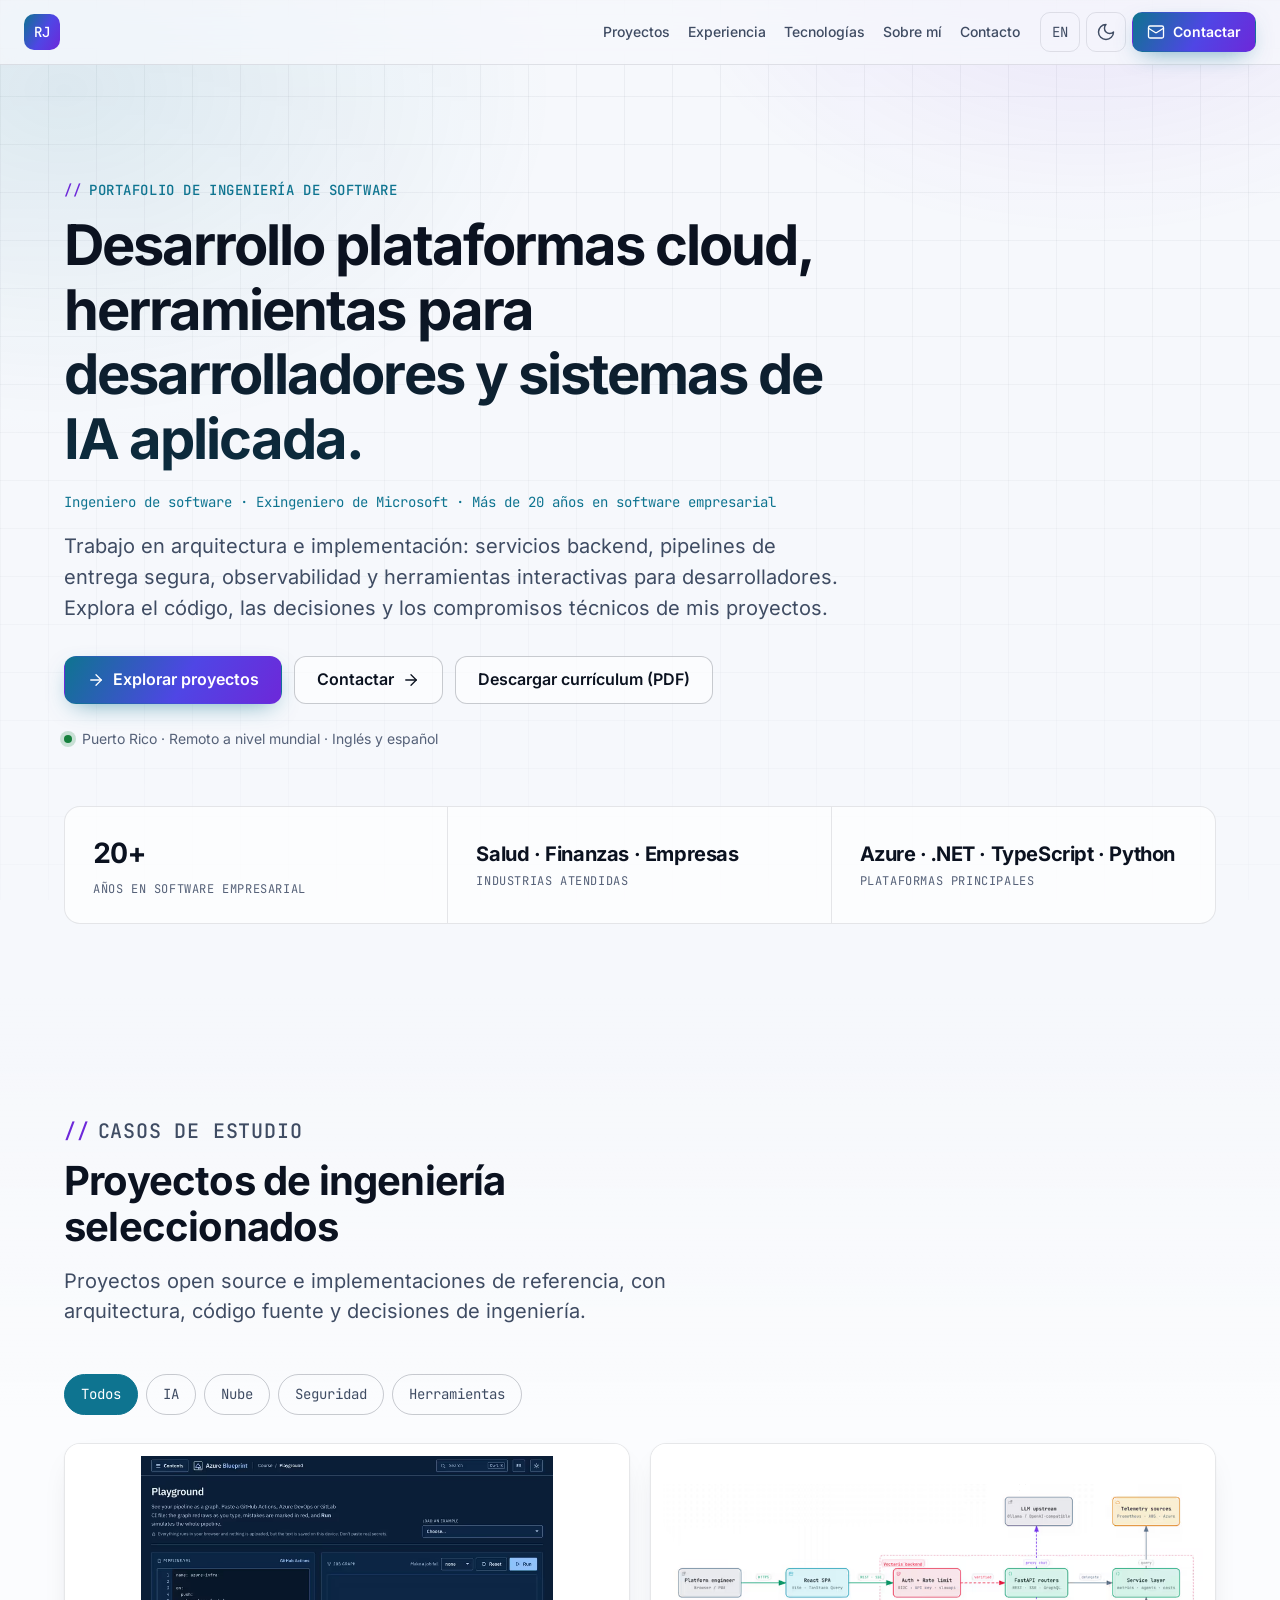
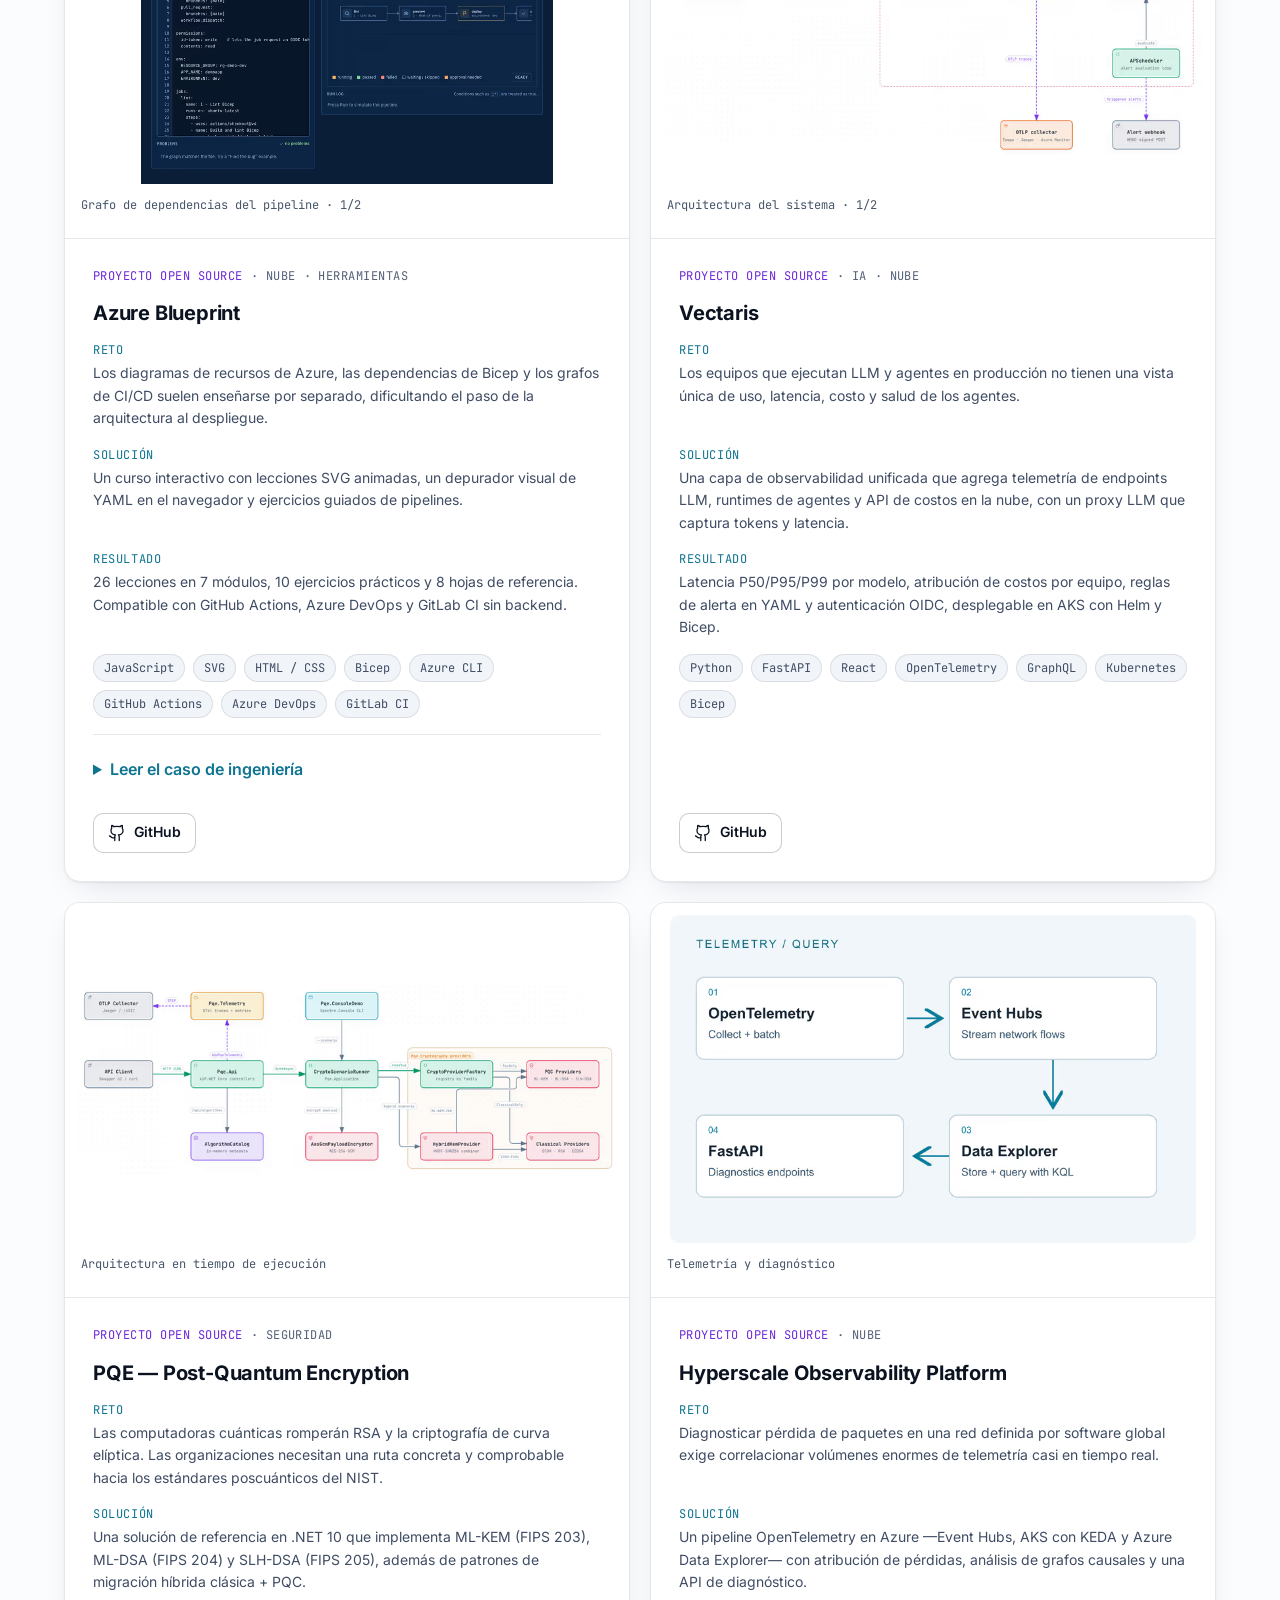
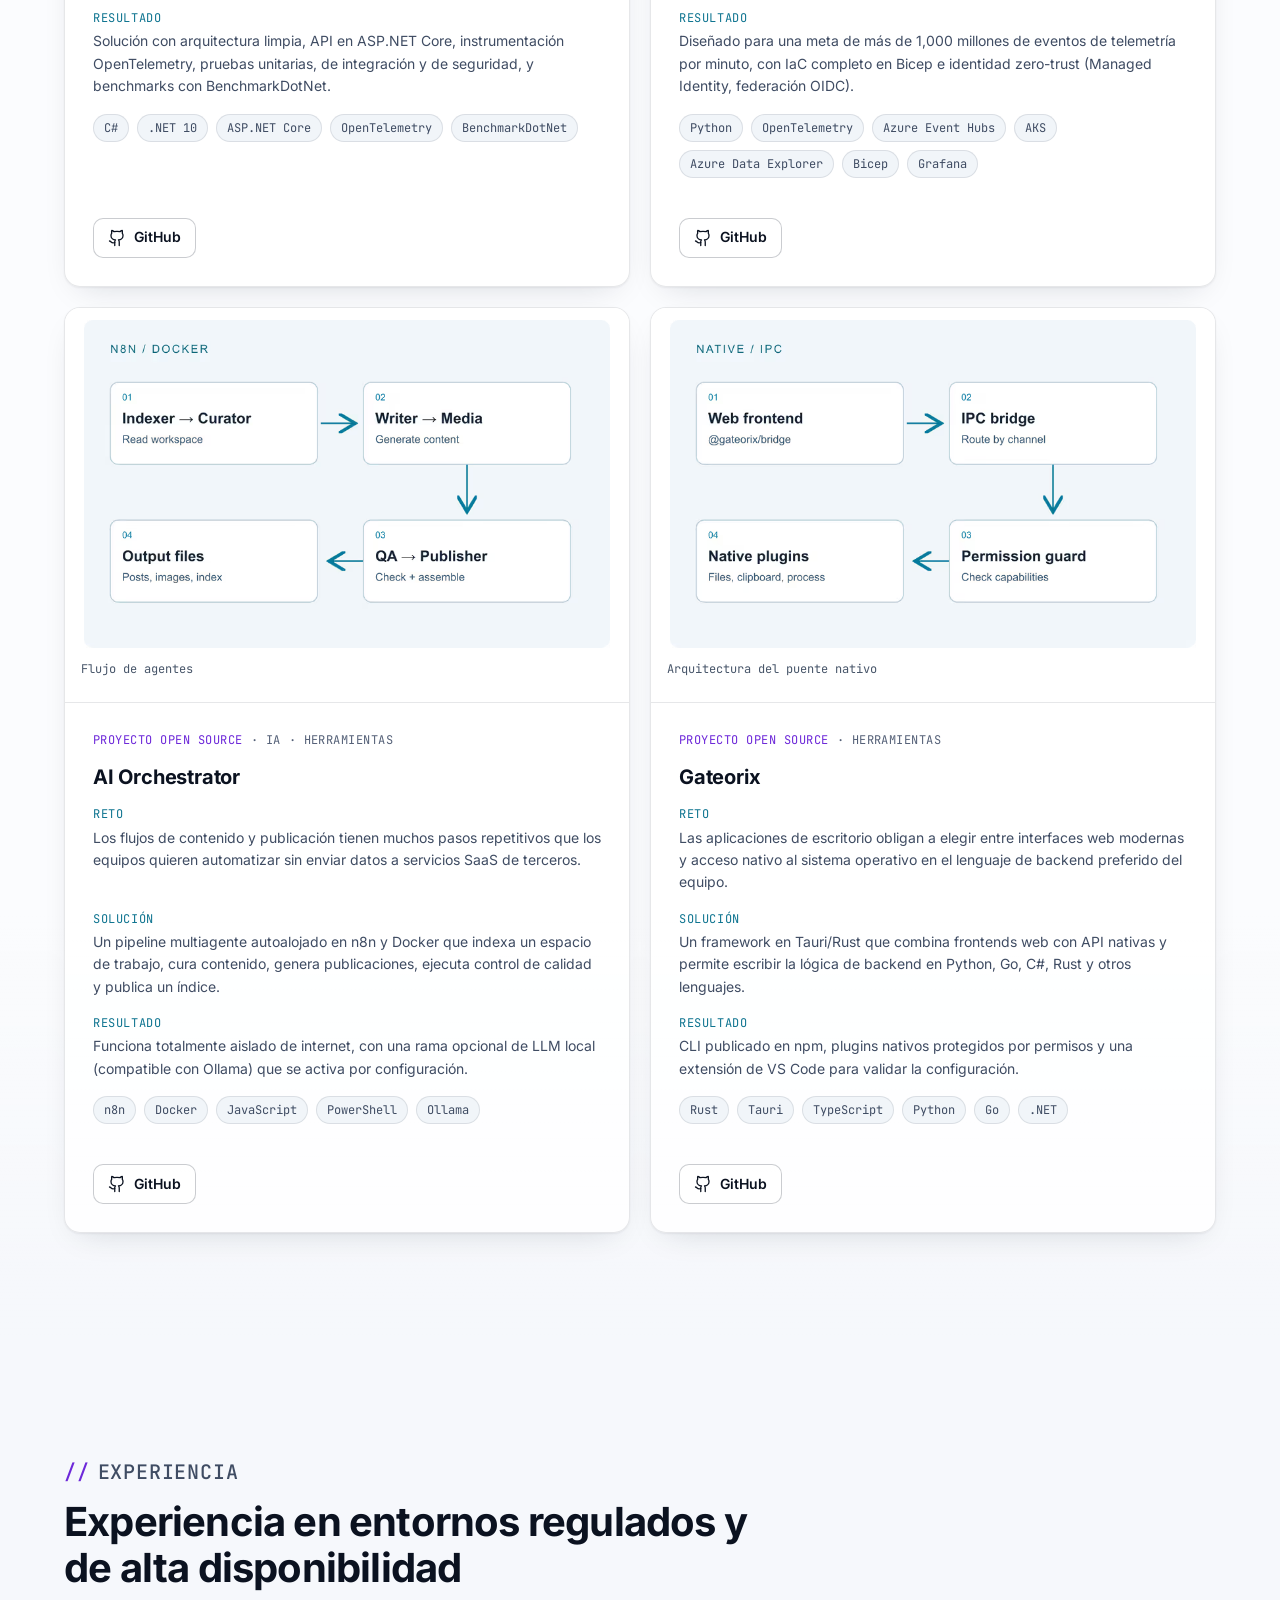
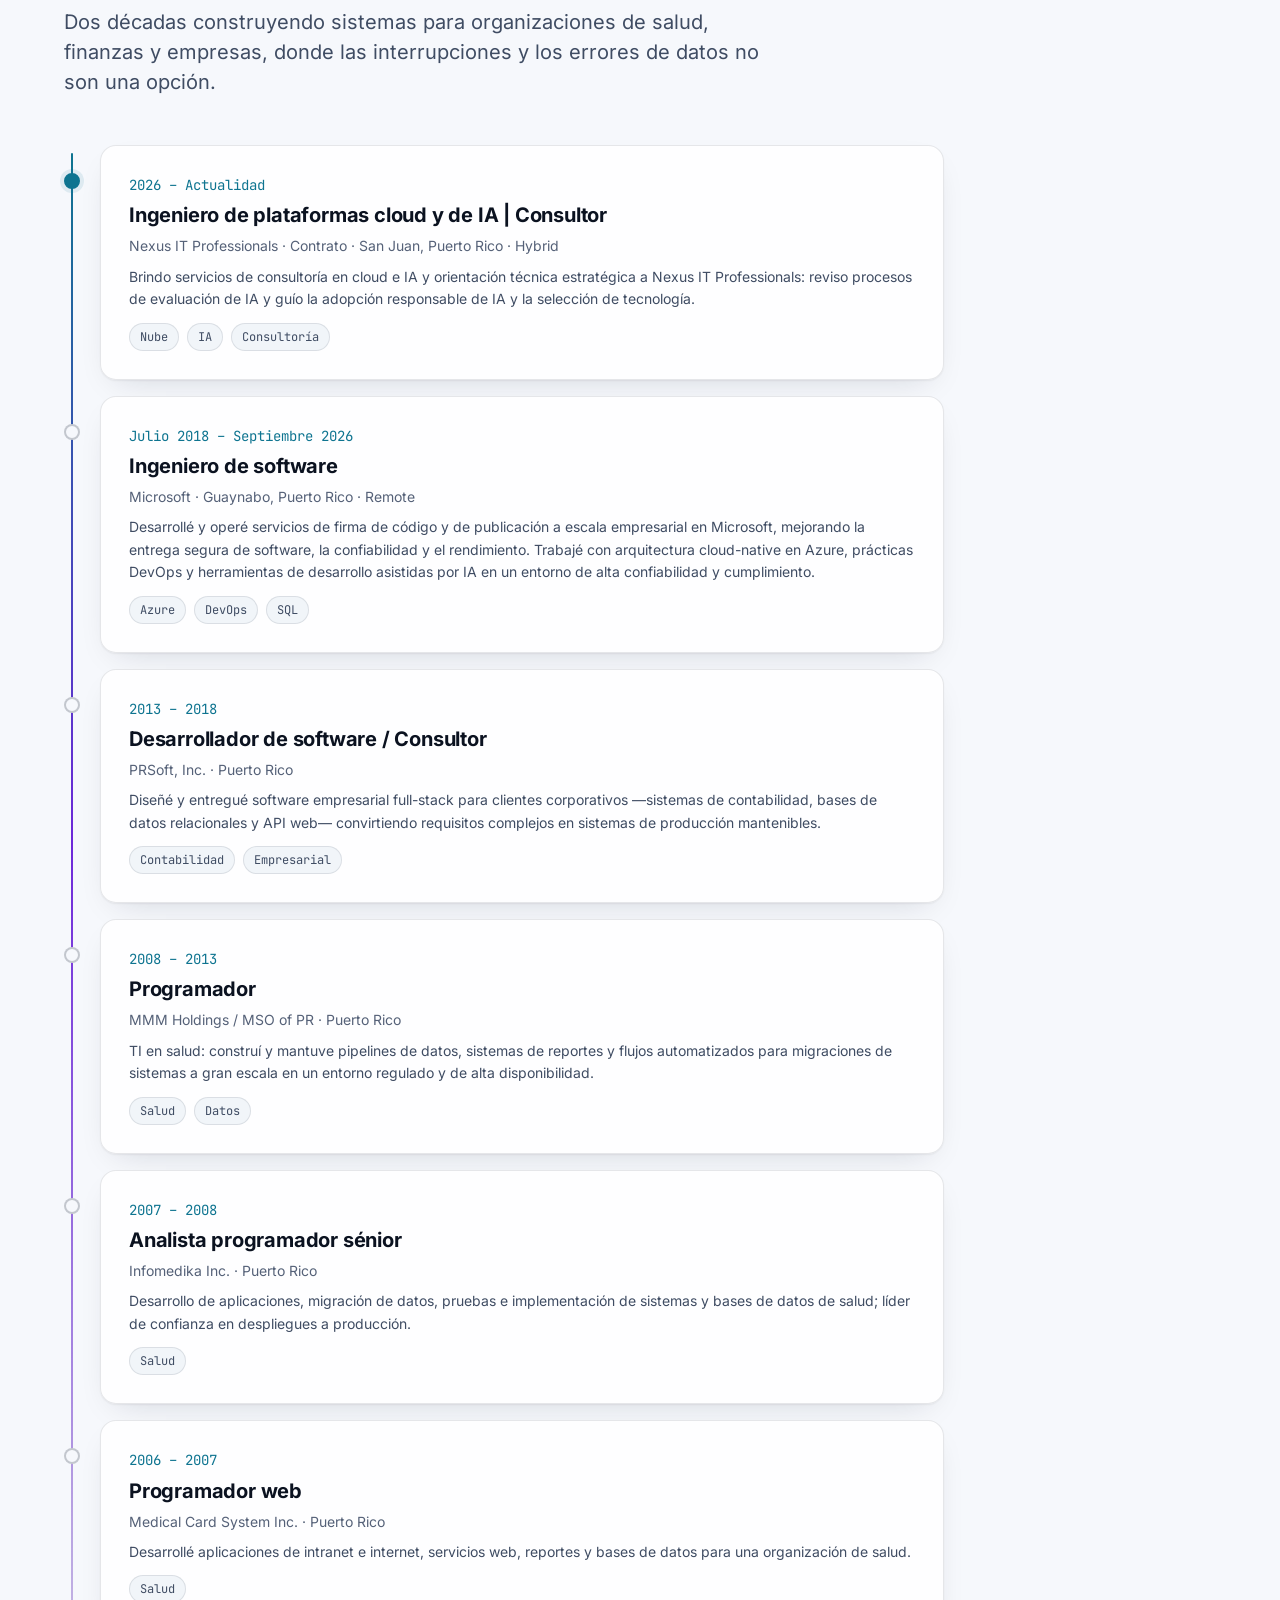
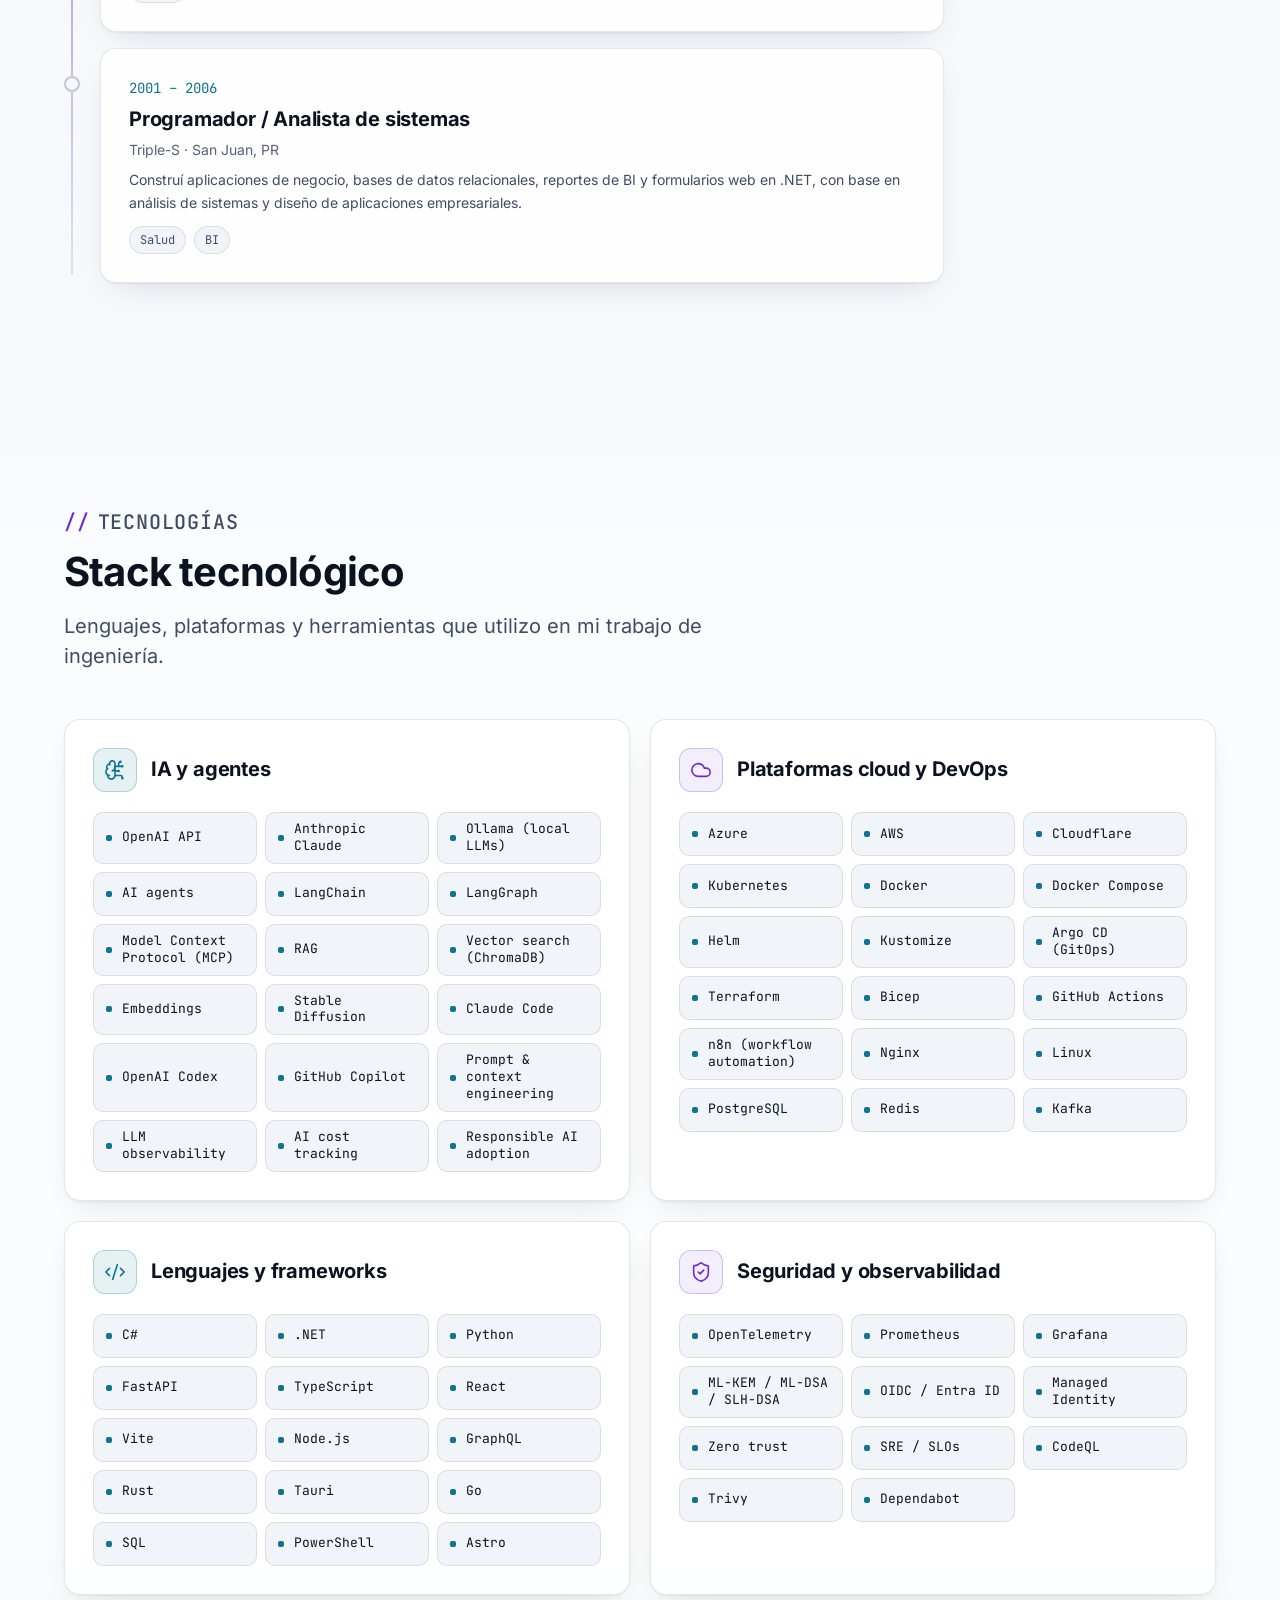
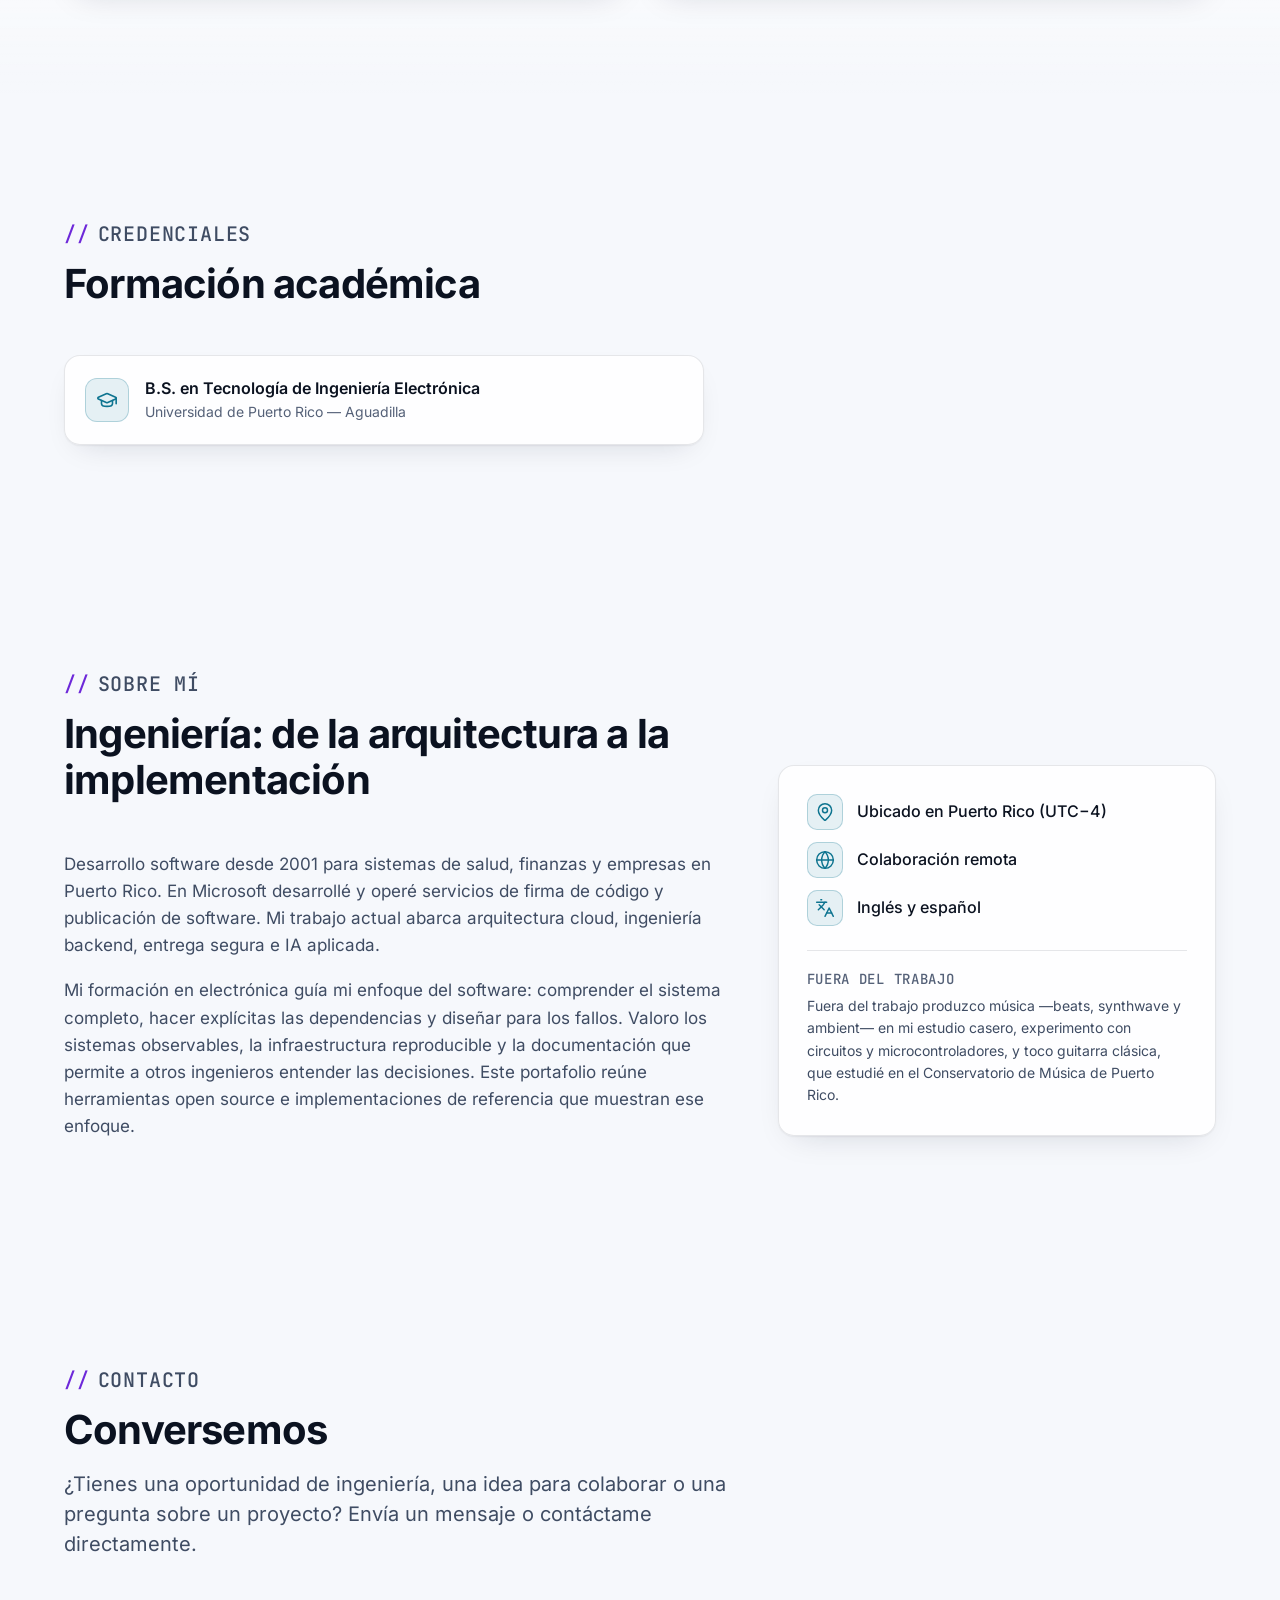
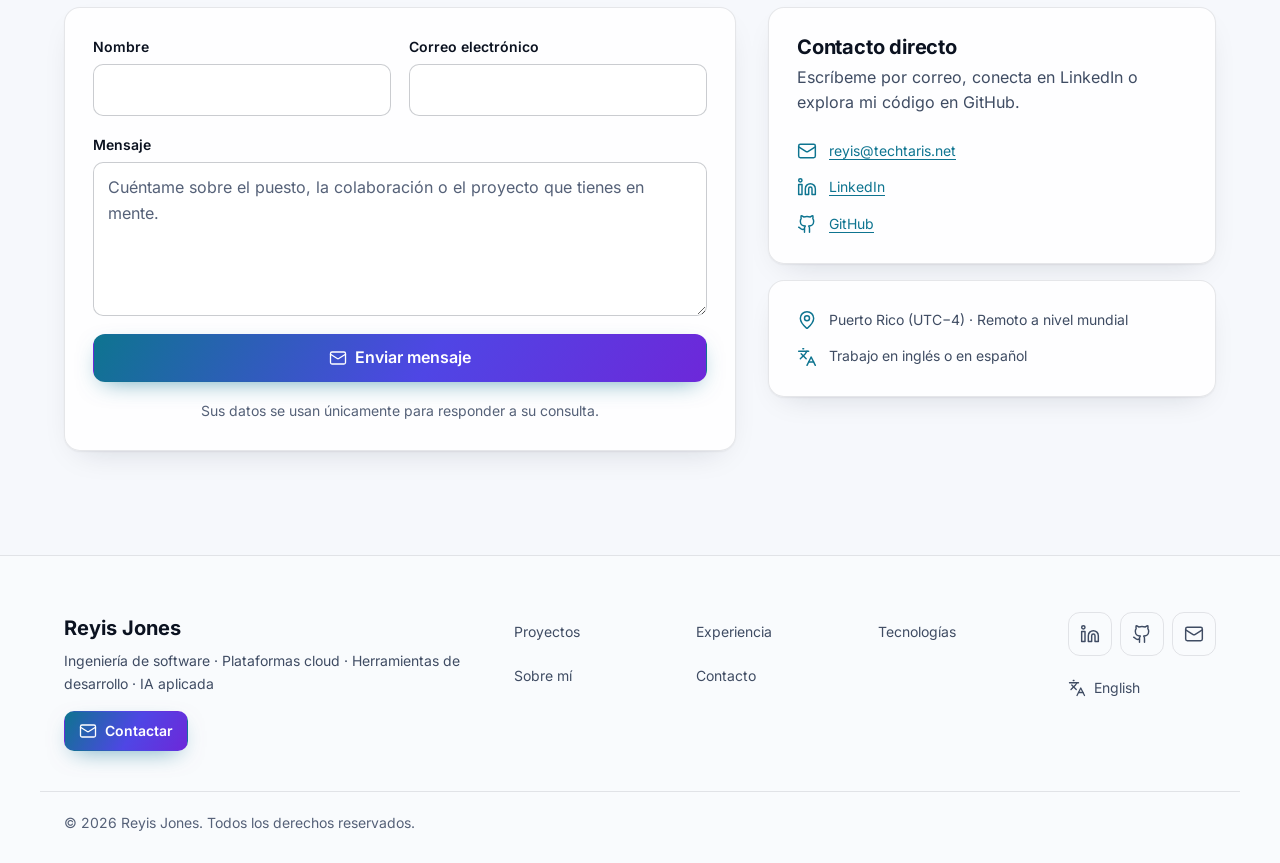
==== commit c4828736: "deploy: 2161eacdaf5024d162b98fea7040cceb2ec6fc9e reyisjones/ReyisJonesTech@2161eacdaf5024d162b98fea7" ====
--- a/es/index.html
+++ b/es/index.html
@@ -9,4 +9,4 @@
       })();
     </script><style>@font-face{font-family:Inter;font-style:normal;font-display:swap;font-weight:400;src:url(/_astro/inter-cyrillic-ext-400-normal.BQZuk6qB.woff2) format("woff2"),url(/_astro/inter-cyrillic-ext-400-normal.DQukG94-.woff) format("woff");unicode-range:U+0460-052F,U+1C80-1C8A,U+20B4,U+2DE0-2DFF,U+A640-A69F,U+FE2E-FE2F}@font-face{font-family:Inter;font-style:normal;font-display:swap;font-weight:400;src:url(/_astro/inter-cyrillic-400-normal.obahsSVq.woff2) format("woff2"),url(/_astro/inter-cyrillic-400-normal.HOLc17fK.woff) format("woff");unicode-range:U+0301,U+0400-045F,U+0490-0491,U+04B0-04B1,U+2116}@font-face{font-family:Inter;font-style:normal;font-display:swap;font-weight:400;src:url(/_astro/inter-greek-ext-400-normal.DGGRlc-M.woff2) format("woff2"),url(/_astro/inter-greek-ext-400-normal.KugGGMne.woff) format("woff");unicode-range:U+1F00-1FFF}@font-face{font-family:Inter;font-style:normal;font-display:swap;font-weight:400;src:url(/_astro/inter-greek-400-normal.B4URO6DV.woff2) format("woff2"),url(/_astro/inter-greek-400-normal.q2sYcFCs.woff) format("woff");unicode-range:U+0370-0377,U+037A-037F,U+0384-038A,U+038C,U+038E-03A1,U+03A3-03FF}@font-face{font-family:Inter;font-style:normal;font-display:swap;font-weight:400;src:url(/_astro/inter-vietnamese-400-normal.DMkecbls.woff2) format("woff2"),url(/_astro/inter-vietnamese-400-normal.Bbgyi5SW.woff) format("woff");unicode-range:U+0102-0103,U+0110-0111,U+0128-0129,U+0168-0169,U+01A0-01A1,U+01AF-01B0,U+0300-0301,U+0303-0304,U+0308-0309,U+0323,U+0329,U+1EA0-1EF9,U+20AB}@font-face{font-family:Inter;font-style:normal;font-display:swap;font-weight:400;src:url(/_astro/inter-latin-ext-400-normal.C1nco2VV.woff2) format("woff2"),url(/_astro/inter-latin-ext-400-normal.77YHD8bZ.woff) format("woff");unicode-range:U+0100-02BA,U+02BD-02C5,U+02C7-02CC,U+02CE-02D7,U+02DD-02FF,U+0304,U+0308,U+0329,U+1D00-1DBF,U+1E00-1E9F,U+1EF2-1EFF,U+2020,U+20A0-20AB,U+20AD-20C0,U+2113,U+2C60-2C7F,U+A720-A7FF}@font-face{font-family:Inter;font-style:normal;font-display:swap;font-weight:400;src:url(/_astro/inter-latin-400-normal.C38fXH4l.woff2) format("woff2"),url(/_astro/inter-latin-400-normal.CyCys3Eg.woff) format("woff");unicode-range:U+0000-00FF,U+0131,U+0152-0153,U+02BB-02BC,U+02C6,U+02DA,U+02DC,U+0304,U+0308,U+0329,U+2000-206F,U+20AC,U+2122,U+2191,U+2193,U+2212,U+2215,U+FEFF,U+FFFD}@font-face{font-family:Inter;font-style:normal;font-display:swap;font-weight:500;src:url(/_astro/inter-cyrillic-ext-500-normal.B0yAr1jD.woff2) format("woff2"),url(/_astro/inter-cyrillic-ext-500-normal.BmqWE9Dz.woff) format("woff");unicode-range:U+0460-052F,U+1C80-1C8A,U+20B4,U+2DE0-2DFF,U+A640-A69F,U+FE2E-FE2F}@font-face{font-family:Inter;font-style:normal;font-display:swap;font-weight:500;src:url(/_astro/inter-cyrillic-500-normal.BasfLYem.woff2) format("woff2"),url(/_astro/inter-cyrillic-500-normal.CxZf_p3X.woff) format("woff");unicode-range:U+0301,U+0400-045F,U+0490-0491,U+04B0-04B1,U+2116}@font-face{font-family:Inter;font-style:normal;font-display:swap;font-weight:500;src:url(/_astro/inter-greek-ext-500-normal.C4iEst2y.woff2) format("woff2"),url(/_astro/inter-greek-ext-500-normal.2j5mBUwD.woff) format("woff");unicode-range:U+1F00-1FFF}@font-face{font-family:Inter;font-style:normal;font-display:swap;font-weight:500;src:url(/_astro/inter-greek-500-normal.BIZE56-Y.woff2) format("woff2"),url(/_astro/inter-greek-500-normal.Xzm54t5V.woff) format("woff");unicode-range:U+0370-0377,U+037A-037F,U+0384-038A,U+038C,U+038E-03A1,U+03A3-03FF}@font-face{font-family:Inter;font-style:normal;font-display:swap;font-weight:500;src:url(/_astro/inter-vietnamese-500-normal.DOriooB6.woff2) format("woff2"),url(/_astro/inter-vietnamese-500-normal.mJboJaSs.woff) format("woff");unicode-range:U+0102-0103,U+0110-0111,U+0128-0129,U+0168-0169,U+01A0-01A1,U+01AF-01B0,U+0300-0301,U+0303-0304,U+0308-0309,U+0323,U+0329,U+1EA0-1EF9,U+20AB}@font-face{font-family:Inter;font-style:normal;font-display:swap;font-weight:500;src:url(/_astro/inter-latin-ext-500-normal.CV4jyFjo.woff2) format("woff2"),url(/_astro/inter-latin-ext-500-normal.BxGbmqWO.woff) format("woff");unicode-range:U+0100-02BA,U+02BD-02C5,U+02C7-02CC,U+02CE-02D7,U+02DD-02FF,U+0304,U+0308,U+0329,U+1D00-1DBF,U+1E00-1E9F,U+1EF2-1EFF,U+2020,U+20A0-20AB,U+20AD-20C0,U+2113,U+2C60-2C7F,U+A720-A7FF}@font-face{font-family:Inter;font-style:normal;font-display:swap;font-weight:500;src:url(/_astro/inter-latin-500-normal.Cerq10X2.woff2) format("woff2"),url(/_astro/inter-latin-500-normal.BL9OpVg8.woff) format("woff");unicode-range:U+0000-00FF,U+0131,U+0152-0153,U+02BB-02BC,U+02C6,U+02DA,U+02DC,U+0304,U+0308,U+0329,U+2000-206F,U+20AC,U+2122,U+2191,U+2193,U+2212,U+2215,U+FEFF,U+FFFD}@font-face{font-family:Inter;font-style:normal;font-display:swap;font-weight:600;src:url(/_astro/inter-cyrillic-ext-600-normal.Dfes3d0z.woff2) format("woff2"),url(/_astro/inter-cyrillic-ext-600-normal.Bcila6Z-.woff) format("woff");unicode-range:U+0460-052F,U+1C80-1C8A,U+20B4,U+2DE0-2DFF,U+A640-A69F,U+FE2E-FE2F}@font-face{font-family:Inter;font-style:normal;font-display:swap;font-weight:600;src:url(/_astro/inter-cyrillic-600-normal.CWCymEST.woff2) format("woff2"),url(/_astro/inter-cyrillic-600-normal.4D_pXhcN.woff) format("woff");unicode-range:U+0301,U+0400-045F,U+0490-0491,U+04B0-04B1,U+2116}@font-face{font-family:Inter;font-style:normal;font-display:swap;font-weight:600;src:url(/_astro/inter-greek-ext-600-normal.DRtmH8MT.woff2) format("woff2"),url(/_astro/inter-greek-ext-600-normal.B8X0CLgF.woff) format("woff");unicode-range:U+1F00-1FFF}@font-face{font-family:Inter;font-style:normal;font-display:swap;font-weight:600;src:url(/_astro/inter-greek-600-normal.plRanbMR.woff2) format("woff2"),url(/_astro/inter-greek-600-normal.BZpKdvQh.woff) format("woff");unicode-range:U+0370-0377,U+037A-037F,U+0384-038A,U+038C,U+038E-03A1,U+03A3-03FF}@font-face{font-family:Inter;font-style:normal;font-display:swap;font-weight:600;src:url(/_astro/inter-vietnamese-600-normal.Cc8MFFhd.woff2) format("woff2"),url(/_astro/inter-vietnamese-600-normal.BuLX-rYi.woff) format("woff");unicode-range:U+0102-0103,U+0110-0111,U+0128-0129,U+0168-0169,U+01A0-01A1,U+01AF-01B0,U+0300-0301,U+0303-0304,U+0308-0309,U+0323,U+0329,U+1EA0-1EF9,U+20AB}@font-face{font-family:Inter;font-style:normal;font-display:swap;font-weight:600;src:url(/_astro/inter-latin-ext-600-normal.D2bJ5OIk.woff2) format("woff2"),url(/_astro/inter-latin-ext-600-normal.CIVaiw4L.woff) format("woff");unicode-range:U+0100-02BA,U+02BD-02C5,U+02C7-02CC,U+02CE-02D7,U+02DD-02FF,U+0304,U+0308,U+0329,U+1D00-1DBF,U+1E00-1E9F,U+1EF2-1EFF,U+2020,U+20A0-20AB,U+20AD-20C0,U+2113,U+2C60-2C7F,U+A720-A7FF}@font-face{font-family:Inter;font-style:normal;font-display:swap;font-weight:600;src:url(/_astro/inter-latin-600-normal.LgqL8muc.woff2) format("woff2"),url(/_astro/inter-latin-600-normal.CiBQ2DWP.woff) format("woff");unicode-range:U+0000-00FF,U+0131,U+0152-0153,U+02BB-02BC,U+02C6,U+02DA,U+02DC,U+0304,U+0308,U+0329,U+2000-206F,U+20AC,U+2122,U+2191,U+2193,U+2212,U+2215,U+FEFF,U+FFFD}@font-face{font-family:Inter;font-style:normal;font-display:swap;font-weight:700;src:url(/_astro/inter-cyrillic-ext-700-normal.BjwYoWNd.woff2) format("woff2"),url(/_astro/inter-cyrillic-ext-700-normal.LO58E6JB.woff) format("woff");unicode-range:U+0460-052F,U+1C80-1C8A,U+20B4,U+2DE0-2DFF,U+A640-A69F,U+FE2E-FE2F}@font-face{font-family:Inter;font-style:normal;font-display:swap;font-weight:700;src:url(/_astro/inter-cyrillic-700-normal.CjBOestx.woff2) format("woff2"),url(/_astro/inter-cyrillic-700-normal.DrXBdSj3.woff) format("woff");unicode-range:U+0301,U+0400-045F,U+0490-0491,U+04B0-04B1,U+2116}@font-face{font-family:Inter;font-style:normal;font-display:swap;font-weight:700;src:url(/_astro/inter-greek-ext-700-normal.qfdV9bQt.woff2) format("woff2"),url(/_astro/inter-greek-ext-700-normal.BoQ6DsYi.woff) format("woff");unicode-range:U+1F00-1FFF}@font-face{font-family:Inter;font-style:normal;font-display:swap;font-weight:700;src:url(/_astro/inter-greek-700-normal.C3JjAnD8.woff2) format("woff2"),url(/_astro/inter-greek-700-normal.BUv2fZ6O.woff) format("woff");unicode-range:U+0370-0377,U+037A-037F,U+0384-038A,U+038C,U+038E-03A1,U+03A3-03FF}@font-face{font-family:Inter;font-style:normal;font-display:swap;font-weight:700;src:url(/_astro/inter-vietnamese-700-normal.DlLaEgI2.woff2) format("woff2"),url(/_astro/inter-vietnamese-700-normal.BZaoP0fm.woff) format("woff");unicode-range:U+0102-0103,U+0110-0111,U+0128-0129,U+0168-0169,U+01A0-01A1,U+01AF-01B0,U+0300-0301,U+0303-0304,U+0308-0309,U+0323,U+0329,U+1EA0-1EF9,U+20AB}@font-face{font-family:Inter;font-style:normal;font-display:swap;font-weight:700;src:url(/_astro/inter-latin-ext-700-normal.Ca8adRJv.woff2) format("woff2"),url(/_astro/inter-latin-ext-700-normal.TidjK2hL.woff) format("woff");unicode-range:U+0100-02BA,U+02BD-02C5,U+02C7-02CC,U+02CE-02D7,U+02DD-02FF,U+0304,U+0308,U+0329,U+1D00-1DBF,U+1E00-1E9F,U+1EF2-1EFF,U+2020,U+20A0-20AB,U+20AD-20C0,U+2113,U+2C60-2C7F,U+A720-A7FF}@font-face{font-family:Inter;font-style:normal;font-display:swap;font-weight:700;src:url(/_astro/inter-latin-700-normal.Yt3aPRUw.woff2) format("woff2"),url(/_astro/inter-latin-700-normal.BLAVimhd.woff) format("woff");unicode-range:U+0000-00FF,U+0131,U+0152-0153,U+02BB-02BC,U+02C6,U+02DA,U+02DC,U+0304,U+0308,U+0329,U+2000-206F,U+20AC,U+2122,U+2191,U+2193,U+2212,U+2215,U+FEFF,U+FFFD}@font-face{font-family:JetBrains Mono;font-style:normal;font-display:swap;font-weight:400;src:url([data-uri]) format("woff2"),url([data-uri]) format("woff");unicode-range:U+0460-052F,U+1C80-1C8A,U+20B4,U+2DE0-2DFF,U+A640-A69F,U+FE2E-FE2F}@font-face{font-family:JetBrains Mono;font-style:normal;font-display:swap;font-weight:400;src:url(/_astro/jetbrains-mono-cyrillic-400-normal.BEIGL1Tu.woff2) format("woff2"),url(/_astro/jetbrains-mono-cyrillic-400-normal.ugxPyKxw.woff) format("woff");unicode-range:U+0301,U+0400-045F,U+0490-0491,U+04B0-04B1,U+2116}@font-face{font-family:JetBrains Mono;font-style:normal;font-display:swap;font-weight:400;src:url(/_astro/jetbrains-mono-greek-400-normal.C190GLew.woff2) format("woff2"),url(/_astro/jetbrains-mono-greek-400-normal.B9oWc5Lo.woff) format("woff");unicode-range:U+0370-0377,U+037A-037F,U+0384-038A,U+038C,U+038E-03A1,U+03A3-03FF}@font-face{font-family:JetBrains Mono;font-style:normal;font-display:swap;font-weight:400;src:url([data-uri]) format("woff2"),url(/_astro/jetbrains-mono-vietnamese-400-normal.CqNFfHCs.woff) format("woff");unicode-range:U+0102-0103,U+0110-0111,U+0128-0129,U+0168-0169,U+01A0-01A1,U+01AF-01B0,U+0300-0301,U+0303-0304,U+0308-0309,U+0323,U+0329,U+1EA0-1EF9,U+20AB}@font-face{font-family:JetBrains Mono;font-style:normal;font-display:swap;font-weight:400;src:url(/_astro/jetbrains-mono-latin-ext-400-normal.Bc8Ftmh3.woff2) format("woff2"),url(/_astro/jetbrains-mono-latin-ext-400-normal.fXTG6kC5.woff) format("woff");unicode-range:U+0100-02BA,U+02BD-02C5,U+02C7-02CC,U+02CE-02D7,U+02DD-02FF,U+0304,U+0308,U+0329,U+1D00-1DBF,U+1E00-1E9F,U+1EF2-1EFF,U+2020,U+20A0-20AB,U+20AD-20C0,U+2113,U+2C60-2C7F,U+A720-A7FF}@font-face{font-family:JetBrains Mono;font-style:normal;font-display:swap;font-weight:400;src:url(/_astro/jetbrains-mono-latin-400-normal.V6pRDFza.woff2) format("woff2"),url(/_astro/jetbrains-mono-latin-400-normal.6-qcROiO.woff) format("woff");unicode-range:U+0000-00FF,U+0131,U+0152-0153,U+02BB-02BC,U+02C6,U+02DA,U+02DC,U+0304,U+0308,U+0329,U+2000-206F,U+20AC,U+2122,U+2191,U+2193,U+2212,U+2215,U+FEFF,U+FFFD}@font-face{font-family:JetBrains Mono;font-style:normal;font-display:swap;font-weight:500;src:url([data-uri]) format("woff2"),url([data-uri]) format("woff");unicode-range:U+0460-052F,U+1C80-1C8A,U+20B4,U+2DE0-2DFF,U+A640-A69F,U+FE2E-FE2F}@font-face{font-family:JetBrains Mono;font-style:normal;font-display:swap;font-weight:500;src:url(/_astro/jetbrains-mono-cyrillic-500-normal.DmUKJPL_.woff2) format("woff2"),url(/_astro/jetbrains-mono-cyrillic-500-normal.DJqRU3vO.woff) format("woff");unicode-range:U+0301,U+0400-045F,U+0490-0491,U+04B0-04B1,U+2116}@font-face{font-family:JetBrains Mono;font-style:normal;font-display:swap;font-weight:500;src:url(/_astro/jetbrains-mono-greek-500-normal.JpySY46c.woff2) format("woff2"),url(/_astro/jetbrains-mono-greek-500-normal.D7SFKleX.woff) format("woff");unicode-range:U+0370-0377,U+037A-037F,U+0384-038A,U+038C,U+038E-03A1,U+03A3-03FF}@font-face{font-family:JetBrains Mono;font-style:normal;font-display:swap;font-weight:500;src:url([data-uri]) format("woff2"),url(/_astro/jetbrains-mono-vietnamese-500-normal.DNRqzVM1.woff) format("woff");unicode-range:U+0102-0103,U+0110-0111,U+0128-0129,U+0168-0169,U+01A0-01A1,U+01AF-01B0,U+0300-0301,U+0303-0304,U+0308-0309,U+0323,U+0329,U+1EA0-1EF9,U+20AB}@font-face{font-family:JetBrains Mono;font-style:normal;font-display:swap;font-weight:500;src:url(/_astro/jetbrains-mono-latin-ext-500-normal.Cut-4mMH.woff2) format("woff2"),url(/_astro/jetbrains-mono-latin-ext-500-normal.ckzbgY84.woff) format("woff");unicode-range:U+0100-02BA,U+02BD-02C5,U+02C7-02CC,U+02CE-02D7,U+02DD-02FF,U+0304,U+0308,U+0329,U+1D00-1DBF,U+1E00-1E9F,U+1EF2-1EFF,U+2020,U+20A0-20AB,U+20AD-20C0,U+2113,U+2C60-2C7F,U+A720-A7FF}@font-face{font-family:JetBrains Mono;font-style:normal;font-display:swap;font-weight:500;src:url(/_astro/jetbrains-mono-latin-500-normal.BWZEU5yA.woff2) format("woff2"),url(/_astro/jetbrains-mono-latin-500-normal.CJOVTJB7.woff) format("woff");unicode-range:U+0000-00FF,U+0131,U+0152-0153,U+02BB-02BC,U+02C6,U+02DA,U+02DC,U+0304,U+0308,U+0329,U+2000-206F,U+20AC,U+2122,U+2191,U+2193,U+2212,U+2215,U+FEFF,U+FFFD}:root{color-scheme:dark;--bg: #070b14;--bg-elev: #0b1220;--surface: #0f172a;--surface-2: #131d33;--border: rgba(148, 163, 184, .14);--border-strong: rgba(148, 163, 184, .3);--text: #e6edf7;--text-muted: #a8b5c8;--text-subtle: #8b98ad;--accent: #22d3ee;--accent-strong: #67e8f9;--accent-soft: rgba(34, 211, 238, .12);--on-accent: #041018;--violet: #a78bfa;--violet-soft: rgba(167, 139, 250, .14);--gradient: linear-gradient(120deg, #22d3ee 0%, #818cf8 55%, #a78bfa 100%);--grid-line: rgba(148, 163, 184, .06);--glow-1: rgba(34, 211, 238, .16);--glow-2: rgba(139, 92, 246, .16);--shadow: 0 1px 2px rgba(0, 0, 0, .4), 0 12px 32px -12px rgba(0, 0, 0, .6);--shadow-hover: 0 1px 2px rgba(0, 0, 0, .4), 0 24px 48px -16px rgba(34, 211, 238, .22);--header-bg: rgba(7, 11, 20, .72);--placeholder: #fbbf24;--success: #4ade80;--danger: #f87171;--fs-14: .875rem;--fs-16: 1rem;--fs-20: 1.25rem;--fs-28: 1.75rem;--fs-40: 2.5rem;--fs-56: 3.5rem;--font-sans: "Inter", ui-sans-serif, system-ui, -apple-system, "Segoe UI", Roboto, sans-serif;--font-mono: "JetBrains Mono", ui-monospace, SFMono-Regular, Menlo, Consolas, monospace;--container: 1200px;--gutter: 16px;--radius: 16px;--radius-sm: 10px;--header-h: 64px;--ease: cubic-bezier(.22, 1, .36, 1)}@media (min-width: 768px){:root{--gutter: 24px}}@media (prefers-color-scheme: light){:root:not([data-theme=dark]){color-scheme:light;--bg: #f6f8fc;--bg-elev: #ffffff;--surface: #ffffff;--surface-2: #f1f5f9;--border: rgba(15, 23, 42, .1);--border-strong: rgba(15, 23, 42, .22);--text: #0b1220;--text-muted: #3f4c63;--text-subtle: #556178;--accent: #0e7490;--accent-strong: #155e75;--accent-soft: rgba(14, 116, 144, .1);--on-accent: #ffffff;--violet: #6d28d9;--violet-soft: rgba(109, 40, 217, .08);--gradient: linear-gradient(120deg, #0e7490 0%, #4f46e5 55%, #6d28d9 100%);--grid-line: rgba(15, 23, 42, .05);--glow-1: rgba(14, 116, 144, .12);--glow-2: rgba(109, 40, 217, .1);--shadow: 0 1px 2px rgba(15, 23, 42, .06), 0 12px 32px -16px rgba(15, 23, 42, .18);--shadow-hover: 0 1px 2px rgba(15, 23, 42, .06), 0 24px 48px -20px rgba(14, 116, 144, .35);--header-bg: rgba(246, 248, 252, .78);--placeholder: #92400e;--success: #15803d;--danger: #b91c1c}}:root[data-theme=light]{color-scheme:light;--bg: #f6f8fc;--bg-elev: #ffffff;--surface: #ffffff;--surface-2: #f1f5f9;--border: rgba(15, 23, 42, .1);--border-strong: rgba(15, 23, 42, .22);--text: #0b1220;--text-muted: #3f4c63;--text-subtle: #556178;--accent: #0e7490;--accent-strong: #155e75;--accent-soft: rgba(14, 116, 144, .1);--on-accent: #ffffff;--violet: #6d28d9;--violet-soft: rgba(109, 40, 217, .08);--gradient: linear-gradient(120deg, #0e7490 0%, #4f46e5 55%, #6d28d9 100%);--grid-line: rgba(15, 23, 42, .05);--glow-1: rgba(14, 116, 144, .12);--glow-2: rgba(109, 40, 217, .1);--shadow: 0 1px 2px rgba(15, 23, 42, .06), 0 12px 32px -16px rgba(15, 23, 42, .18);--shadow-hover: 0 1px 2px rgba(15, 23, 42, .06), 0 24px 48px -20px rgba(14, 116, 144, .35);--header-bg: rgba(246, 248, 252, .78);--placeholder: #92400e;--success: #15803d;--danger: #b91c1c}*,*:before,*:after{box-sizing:border-box}html{-webkit-text-size-adjust:100%;scroll-padding-top:calc(var(--header-h) + 16px)}@media (prefers-reduced-motion: no-preference){html{scroll-behavior:smooth}}body{margin:0;background:var(--bg);color:var(--text);font-family:var(--font-sans);font-size:var(--fs-16);line-height:1.6;-webkit-font-smoothing:antialiased;-moz-osx-font-smoothing:grayscale;overflow-x:clip;text-rendering:optimizeLegibility}h1,h2,h3,h4{line-height:1.15;letter-spacing:-.02em;margin:0;font-weight:700}h1{font-size:clamp(var(--fs-40),6vw,var(--fs-56));letter-spacing:-.035em}h2{font-size:clamp(var(--fs-28),4vw,var(--fs-40))}h3{font-size:var(--fs-20);letter-spacing:-.01em}p{margin:0}ul,ol{margin:0;padding:0}img,svg{display:block;max-width:100%}a{color:var(--accent);text-decoration-thickness:1px;text-underline-offset:3px}a:hover{color:var(--accent-strong)}button,input,select,textarea{font:inherit;color:inherit}::selection{background:var(--accent);color:var(--on-accent)}:focus-visible{outline:2px solid var(--accent);outline-offset:3px;border-radius:6px}.sr-only{position:absolute!important;width:1px;height:1px;padding:0;margin:-1px;overflow:hidden;clip:rect(0,0,0,0);white-space:nowrap;border:0}.skip-link{position:fixed;top:8px;left:8px;z-index:100;padding:10px 16px;border-radius:var(--radius-sm);background:var(--accent);color:var(--on-accent);font-weight:600;transform:translateY(-160%);transition:transform .2s var(--ease)}.skip-link:focus{transform:none;color:var(--on-accent)}.bg-tech{position:fixed;inset:0;z-index:-1;pointer-events:none;background:radial-gradient(600px 400px at 85% -5%,var(--glow-2),transparent 70%),radial-gradient(700px 500px at 5% 10%,var(--glow-1),transparent 70%),linear-gradient(var(--grid-line) 1px,transparent 1px) 0 0 / 48px 48px,linear-gradient(90deg,var(--grid-line) 1px,transparent 1px) 0 0 / 48px 48px;mask-image:linear-gradient(to bottom,#000,#0000008c 60%,#00000040)}.container{width:100%;max-width:var(--container);margin-inline:auto;padding-inline:var(--gutter)}.section{padding-block:72px}@media (min-width: 768px){.section{padding-block:104px}}.section--alt{background:linear-gradient(to bottom,transparent,color-mix(in srgb,var(--surface) 55%,transparent) 12%,color-mix(in srgb,var(--surface) 55%,transparent) 88%,transparent)}.section-head{max-width:720px;margin-bottom:48px}.section-head--center{margin-inline:auto;text-align:center}.section-head p{margin-top:16px;color:var(--text-muted);font-size:var(--fs-20);line-height:1.5}@media (max-width: 767px){.section-head p{font-size:var(--fs-16)}}.kicker{display:inline-flex;align-items:center;gap:8px;margin-bottom:12px;font-family:var(--font-mono);font-size:var(--fs-14);font-weight:500;letter-spacing:.04em;text-transform:uppercase;color:var(--accent)}.kicker:before{content:"//";color:var(--violet)}.grid{display:grid;gap:20px}@media (min-width: 768px){.grid--2,.grid--3,.grid--4{grid-template-columns:repeat(2,minmax(0,1fr))}}@media (min-width: 1024px){.grid--3{grid-template-columns:repeat(3,minmax(0,1fr))}.grid--4{grid-template-columns:repeat(4,minmax(0,1fr))}}.card{position:relative;background:color-mix(in srgb,var(--surface) 82%,transparent);border:1px solid var(--border);border-radius:var(--radius);padding:24px;box-shadow:var(--shadow);transition:transform .35s var(--ease),box-shadow .35s var(--ease),border-color .35s var(--ease)}@media (min-width: 768px){.card{padding:28px}}.card--lift:hover{border-color:var(--border-strong);box-shadow:var(--shadow-hover)}@media (prefers-reduced-motion: no-preference){.card--lift:hover{transform:translateY(-4px)}}.icon-badge{display:inline-grid;place-items:center;width:44px;height:44px;border-radius:12px;background:var(--accent-soft);color:var(--accent);border:1px solid color-mix(in srgb,var(--accent) 25%,transparent);flex-shrink:0}.icon-badge--violet{background:var(--violet-soft);color:var(--violet);border-color:color-mix(in srgb,var(--violet) 25%,transparent)}.pill{display:inline-flex;align-items:center;padding:4px 10px;border-radius:999px;border:1px solid var(--border);background:var(--surface-2);color:var(--text-muted);font-family:var(--font-mono);font-size:.75rem;line-height:1.5;white-space:nowrap}.pill-list{display:flex;flex-wrap:wrap;gap:8px;list-style:none}.btn{display:inline-flex;align-items:center;justify-content:center;gap:8px;min-height:48px;padding:12px 22px;border-radius:12px;border:1px solid transparent;font-size:var(--fs-16);font-weight:600;line-height:1.2;text-decoration:none;cursor:pointer;transition:transform .2s var(--ease),box-shadow .25s var(--ease),background-color .25s,border-color .25s,color .25s}.btn svg{width:18px;height:18px}.btn--primary{background:var(--gradient);color:var(--on-accent);box-shadow:0 8px 24px -10px color-mix(in srgb,var(--accent) 70%,transparent)}.btn--primary:hover{color:var(--on-accent);box-shadow:0 12px 32px -10px color-mix(in srgb,var(--accent) 85%,transparent)}.btn--ghost{background:color-mix(in srgb,var(--surface) 60%,transparent);border-color:var(--border-strong);color:var(--text)}.btn--ghost:hover{border-color:var(--accent);color:var(--accent)}.btn--sm{min-height:40px;padding:8px 14px;font-size:var(--fs-14);border-radius:10px}@media (prefers-reduced-motion: no-preference){.btn:active{transform:scale(.98)}}.placeholder-mark{color:var(--placeholder);font-family:var(--font-mono);font-size:.9em}.check-list{list-style:none;display:grid;gap:10px}.check-list li{display:flex;gap:10px;align-items:flex-start;color:var(--text-muted)}.check-list svg{width:18px;height:18px;margin-top:3px;color:var(--accent);flex-shrink:0}@media (prefers-reduced-motion: no-preference){.js [data-reveal]{opacity:0;transform:translateY(16px);transition:opacity .7s var(--ease),transform .7s var(--ease);transition-delay:var(--reveal-delay, 0ms)}.js [data-reveal].is-visible{opacity:1;transform:none}}
 .site-header[data-astro-cid-gfykqide]{position:sticky;top:0;z-index:50;background:var(--header-bg);backdrop-filter:saturate(160%) blur(14px);-webkit-backdrop-filter:saturate(160%) blur(14px);border-bottom:1px solid var(--border)}.bar[data-astro-cid-gfykqide]{display:flex;align-items:center;gap:12px;height:var(--header-h)}.brand[data-astro-cid-gfykqide]{display:inline-flex;align-items:center;gap:10px;color:var(--text);text-decoration:none;font-weight:700;letter-spacing:-.01em;margin-right:auto;min-width:0}.brand-mark[data-astro-cid-gfykqide]{display:grid;place-items:center;width:36px;height:36px;border-radius:10px;background:var(--gradient);color:var(--on-accent);font-family:var(--font-mono);font-size:var(--fs-14);font-weight:500;flex-shrink:0}.brand-name[data-astro-cid-gfykqide]{white-space:nowrap}@media (max-width: 479px){.brand-name[data-astro-cid-gfykqide]{position:absolute;width:1px;height:1px;overflow:hidden;clip:rect(0 0 0 0);white-space:nowrap}}.nav-desktop[data-astro-cid-gfykqide]{display:none}.nav-desktop[data-astro-cid-gfykqide] ul[data-astro-cid-gfykqide]{display:flex;gap:2px;list-style:none}.nav-desktop[data-astro-cid-gfykqide] a[data-astro-cid-gfykqide],.nav-mobile[data-astro-cid-gfykqide] a[data-astro-cid-gfykqide]{position:relative;display:inline-flex;align-items:center;gap:8px;color:var(--text-muted);text-decoration:none;font-size:var(--fs-14);font-weight:500;padding:8px 10px;border-radius:8px;transition:color .2s,background-color .2s}.nav-desktop[data-astro-cid-gfykqide] a[data-astro-cid-gfykqide]:hover,.nav-mobile[data-astro-cid-gfykqide] a[data-astro-cid-gfykqide]:hover{color:var(--text);background:var(--surface-2)}.nav-desktop[data-astro-cid-gfykqide] a[data-astro-cid-gfykqide][aria-current=true],.nav-mobile[data-astro-cid-gfykqide] a[data-astro-cid-gfykqide][aria-current=true]{color:var(--accent)}.nav-desktop[data-astro-cid-gfykqide] a[data-astro-cid-gfykqide][aria-current=true]:after{content:"";position:absolute;left:10px;right:10px;bottom:2px;height:2px;border-radius:2px;background:var(--gradient)}.actions[data-astro-cid-gfykqide]{display:flex;align-items:center;gap:6px;flex-shrink:0}.icon-btn[data-astro-cid-gfykqide]{display:inline-grid;place-items:center;width:40px;height:40px;border-radius:10px;border:1px solid var(--border);background:transparent;color:var(--text-muted);cursor:pointer;transition:color .2s,border-color .2s}.icon-btn[data-astro-cid-gfykqide]:hover{color:var(--accent);border-color:var(--border-strong)}.lang-switch[data-astro-cid-gfykqide]{display:inline-grid;place-items:center;min-width:40px;height:40px;padding-inline:8px;border-radius:10px;border:1px solid var(--border);color:var(--text-muted);font-family:var(--font-mono);font-size:var(--fs-14);text-decoration:none}.lang-switch[data-astro-cid-gfykqide]:hover{color:var(--accent);border-color:var(--border-strong)}@media (max-width: 419px){.lang-switch[data-astro-cid-gfykqide]{display:none}}@media (max-width: 359px){.book-btn[data-astro-cid-gfykqide] span[data-astro-cid-gfykqide]{display:none}}.theme-toggle[data-astro-cid-gfykqide] .i-moon{display:none}@media (prefers-color-scheme: light){:root:not([data-theme=dark]) .theme-toggle[data-astro-cid-gfykqide] .i-sun{display:none}:root:not([data-theme=dark]) .theme-toggle[data-astro-cid-gfykqide] .i-moon{display:block}}:root[data-theme=light] .theme-toggle[data-astro-cid-gfykqide] .i-sun{display:none}:root[data-theme=light] .theme-toggle[data-astro-cid-gfykqide] .i-moon{display:block}.menu-btn[data-astro-cid-gfykqide] .i-close{display:none}.menu-btn[data-astro-cid-gfykqide][aria-expanded=true] .i-close{display:block}.menu-btn[data-astro-cid-gfykqide][aria-expanded=true] .i-menu{display:none}.nav-mobile[data-astro-cid-gfykqide]{border-top:1px solid var(--border);max-height:calc(100dvh - var(--header-h));overflow-y:auto}.nav-mobile[data-astro-cid-gfykqide] ul[data-astro-cid-gfykqide]{list-style:none;display:grid;padding-block:12px 20px}.nav-mobile[data-astro-cid-gfykqide] a[data-astro-cid-gfykqide]{width:100%;font-size:var(--fs-16);padding:12px}.nav-desktop[data-astro-cid-gfykqide] a[data-astro-cid-gfykqide]{white-space:nowrap}.brand[data-astro-cid-gfykqide]{flex-shrink:0}@media (min-width: 1200px){.bar[data-astro-cid-gfykqide]{max-width:1440px}.nav-desktop[data-astro-cid-gfykqide]{display:block}.menu-btn[data-astro-cid-gfykqide],.nav-mobile[data-astro-cid-gfykqide]{display:none!important}}@media (min-width: 1200px) and (max-width: 1399px){.brand-name[data-astro-cid-gfykqide]{position:absolute;width:1px;height:1px;overflow:hidden;clip:rect(0 0 0 0);white-space:nowrap}.nav-desktop[data-astro-cid-gfykqide] a[data-astro-cid-gfykqide]{padding-inline:8px}}.hero[data-astro-cid-anhloy43]{padding-block:56px 48px}@media (min-width: 768px){.hero[data-astro-cid-anhloy43]{padding-block:112px 72px}}.hero-copy[data-astro-cid-anhloy43]{max-width:880px}h1[data-astro-cid-anhloy43]{max-width:20ch;background:linear-gradient(180deg,var(--text) 30%,color-mix(in srgb,var(--text) 72%,var(--accent)));-webkit-background-clip:text;background-clip:text;color:transparent}.hero-sub[data-astro-cid-anhloy43]{margin-top:20px;font-family:var(--font-mono);font-size:var(--fs-14);color:var(--accent);line-height:1.7}.hero-lead[data-astro-cid-anhloy43]{margin-top:16px;max-width:60ch;font-size:var(--fs-20);line-height:1.55;color:var(--text-muted)}@media (max-width: 767px){.hero-lead[data-astro-cid-anhloy43]{font-size:var(--fs-16)}}.hero-ctas[data-astro-cid-anhloy43]{display:flex;flex-wrap:wrap;gap:12px;margin-top:32px}@media (max-width: 479px){.hero-ctas[data-astro-cid-anhloy43] .btn[data-astro-cid-anhloy43]{width:100%}}.hero-availability[data-astro-cid-anhloy43]{display:flex;align-items:center;gap:10px;margin-top:24px;font-size:var(--fs-14);color:var(--text-subtle)}.dot[data-astro-cid-anhloy43]{width:8px;height:8px;border-radius:50%;background:var(--success);box-shadow:0 0 0 4px color-mix(in srgb,var(--success) 20%,transparent);flex-shrink:0}.trust[data-astro-cid-anhloy43]{list-style:none;display:grid;margin-top:56px;border:1px solid var(--border);border-radius:var(--radius);background:color-mix(in srgb,var(--surface) 70%,transparent);overflow:hidden}@media (min-width: 768px){.trust[data-astro-cid-anhloy43]{grid-template-columns:repeat(3,minmax(0,1fr))}}.trust[data-astro-cid-anhloy43] li[data-astro-cid-anhloy43]{display:grid;align-content:center;gap:4px;padding:20px;border-bottom:1px solid var(--border);min-width:0}.trust[data-astro-cid-anhloy43] li[data-astro-cid-anhloy43]:last-child{border-bottom:0}@media (min-width: 768px){.trust[data-astro-cid-anhloy43] li[data-astro-cid-anhloy43]{border-bottom:0;border-right:1px solid var(--border);padding:24px 28px}.trust[data-astro-cid-anhloy43] li[data-astro-cid-anhloy43]:last-child{border-right:0}}.trust-value[data-astro-cid-anhloy43]{font-size:var(--fs-28);font-weight:700;letter-spacing:-.02em;color:var(--text);font-variant-numeric:tabular-nums}.trust-value--sm[data-astro-cid-anhloy43]{font-size:var(--fs-20);line-height:1.4}.trust-label[data-astro-cid-anhloy43]{font-family:var(--font-mono);font-size:.75rem;text-transform:uppercase;letter-spacing:.05em;color:var(--text-subtle)}.case[data-astro-cid-rr5fq25r]{scroll-margin-top:100px}.case-detail[data-astro-cid-rr5fq25r]{border-top:1px solid var(--border);padding-top:12px}.case-detail[data-astro-cid-rr5fq25r] summary[data-astro-cid-rr5fq25r]{cursor:pointer;color:var(--accent);font-weight:600;padding:10px 0;min-height:44px}.case-detail[data-astro-cid-rr5fq25r] summary[data-astro-cid-rr5fq25r]:focus-visible{outline:2px solid var(--accent);outline-offset:4px}.detail-content[data-astro-cid-rr5fq25r]{display:grid;gap:20px;padding:12px 0}.detail-content[data-astro-cid-rr5fq25r] h4[data-astro-cid-rr5fq25r]{font-size:1rem;margin-bottom:6px}.detail-content[data-astro-cid-rr5fq25r] p[data-astro-cid-rr5fq25r]{color:var(--text-muted);font-size:var(--fs-14);overflow-wrap:anywhere}.filters[data-astro-cid-rr5fq25r]{display:flex;flex-wrap:wrap;gap:8px;margin-bottom:28px}html:not(.js) .filters[data-astro-cid-rr5fq25r]{display:none}.filter[data-astro-cid-rr5fq25r]{min-height:40px;padding:8px 16px;border-radius:999px;border:1px solid var(--border-strong);background:transparent;color:var(--text-muted);font-family:var(--font-mono);font-size:var(--fs-14);cursor:pointer;transition:all .2s}.filter[data-astro-cid-rr5fq25r]:hover{color:var(--text);border-color:var(--accent)}.filter[data-astro-cid-rr5fq25r][aria-pressed=true]{background:var(--accent);border-color:var(--accent);color:var(--on-accent)}.cases[data-astro-cid-rr5fq25r]{list-style:none;display:grid;align-items:stretch;gap:20px}@media (min-width: 900px){.cases[data-astro-cid-rr5fq25r]{grid-template-columns:repeat(2,minmax(0,1fr))}}.case[data-astro-cid-rr5fq25r]{display:flex;flex-direction:column;padding:0;overflow:hidden}.case[data-astro-cid-rr5fq25r][hidden]{display:none}.media[data-astro-cid-rr5fq25r]{min-width:0;border-bottom:1px solid var(--border);background:var(--surface-2)}.media[data-astro-cid-rr5fq25r]:has(.gallery){aspect-ratio:auto;background:#fff}.gallery[data-astro-cid-rr5fq25r]{display:flex;overflow-x:auto;scroll-snap-type:x mandatory;scrollbar-width:thin}.shot[data-astro-cid-rr5fq25r]{flex:0 0 100%;scroll-snap-align:start;margin:0}.shot-link[data-astro-cid-rr5fq25r]{display:block;aspect-ratio:16 / 10;padding:12px}.shot[data-astro-cid-rr5fq25r] picture,.shot[data-astro-cid-rr5fq25r] img{display:block;width:100%;height:100%;object-fit:contain}.shot[data-astro-cid-rr5fq25r] figcaption[data-astro-cid-rr5fq25r],.media-caption[data-astro-cid-rr5fq25r]{min-height:3.5em;padding:0 16px 10px;font-family:var(--font-mono);font-size:.75rem;color:#475569}.media--abstract[data-astro-cid-rr5fq25r]{background:var(--surface-2)}.abstract-art[data-astro-cid-rr5fq25r]{display:grid;place-items:center;color:var(--accent);background:radial-gradient(ellipse at center,var(--accent-soft),transparent 70%)}.media--abstract[data-astro-cid-rr5fq25r] .media-caption[data-astro-cid-rr5fq25r]{color:var(--text-muted)}.detail-slot[data-astro-cid-rr5fq25r]:empty{display:none}.gallery[data-astro-cid-rr5fq25r]:focus-visible{outline:2px solid var(--accent);outline-offset:-2px}.body[data-astro-cid-rr5fq25r]{display:flex;flex-direction:column;gap:16px;padding:24px;flex:1}@media (min-width: 768px){.body[data-astro-cid-rr5fq25r]{padding:28px}}.meta[data-astro-cid-rr5fq25r]{display:flex;flex-wrap:wrap;gap:8px;align-items:center}.kind[data-astro-cid-rr5fq25r],.cat[data-astro-cid-rr5fq25r]{font-family:var(--font-mono);font-size:.75rem;letter-spacing:.04em;text-transform:uppercase}.kind[data-astro-cid-rr5fq25r]{color:var(--violet)}.kind--client[data-astro-cid-rr5fq25r]{color:var(--accent)}.cat[data-astro-cid-rr5fq25r]{color:var(--text-subtle)}.cat[data-astro-cid-rr5fq25r]:before{content:"· "}.facts[data-astro-cid-rr5fq25r]{display:grid;gap:12px;margin:0}.facts[data-astro-cid-rr5fq25r] dt[data-astro-cid-rr5fq25r]{font-family:var(--font-mono);font-size:.75rem;letter-spacing:.05em;text-transform:uppercase;color:var(--accent);margin-bottom:2px}.facts[data-astro-cid-rr5fq25r] dd[data-astro-cid-rr5fq25r]{margin:0;color:var(--text-muted);font-size:var(--fs-14)}.links[data-astro-cid-rr5fq25r]{display:flex;flex-wrap:wrap;gap:8px;margin-top:auto;padding-top:4px}@media (min-width: 900px){.case[data-astro-cid-rr5fq25r]{display:grid;grid-row:span 9;grid-template-rows:subgrid;row-gap:0}.body[data-astro-cid-rr5fq25r]{display:grid;grid-row:span 8;grid-template-rows:subgrid;row-gap:16px;min-width:0}.facts[data-astro-cid-rr5fq25r]{grid-row:span 3;grid-template-rows:subgrid;row-gap:16px}.body[data-astro-cid-rr5fq25r]>.sr-only[data-astro-cid-rr5fq25r]{position:absolute}.body[data-astro-cid-rr5fq25r]>.pill-list[data-astro-cid-rr5fq25r]{align-content:start}.detail-slot[data-astro-cid-rr5fq25r]:empty{display:block}.links[data-astro-cid-rr5fq25r]{align-self:end;margin-top:0}}.empty[data-astro-cid-rr5fq25r]{color:var(--text-muted);text-align:center;padding:32px 0}.timeline[data-astro-cid-ghubstuj]{list-style:none;position:relative;display:grid;gap:16px;max-width:880px}.timeline[data-astro-cid-ghubstuj]:before{content:"";position:absolute;left:7px;top:8px;bottom:8px;width:2px;background:linear-gradient(to bottom,var(--accent),var(--violet) 40%,var(--border) 100%);border-radius:2px}.entry[data-astro-cid-ghubstuj]{position:relative;padding-left:36px}.node[data-astro-cid-ghubstuj]{position:absolute;left:0;top:28px;width:16px;height:16px;border-radius:50%;background:var(--bg);border:2px solid var(--border-strong)}.entry--current[data-astro-cid-ghubstuj] .node[data-astro-cid-ghubstuj]{border-color:var(--accent);box-shadow:0 0 0 4px var(--accent-soft);background:var(--accent)}.entry-card[data-astro-cid-ghubstuj]{display:grid;gap:8px}.period[data-astro-cid-ghubstuj]{font-family:var(--font-mono);font-size:var(--fs-14);color:var(--accent)}.company[data-astro-cid-ghubstuj]{color:var(--text-subtle);font-size:var(--fs-14)}.summary[data-astro-cid-ghubstuj]{color:var(--text-muted);font-size:var(--fs-14)}.pill-list[data-astro-cid-ghubstuj]{margin-top:4px}.group-head[data-astro-cid-xzi7dwom]{display:flex;align-items:center;gap:14px;margin-bottom:20px}.tiles[data-astro-cid-xzi7dwom]{list-style:none;display:grid;grid-template-columns:repeat(auto-fill,minmax(140px,1fr));gap:8px}.tiles[data-astro-cid-xzi7dwom] li[data-astro-cid-xzi7dwom]{display:flex;align-items:center;min-height:44px;padding:8px 12px;border-radius:var(--radius-sm);border:1px solid var(--border);background:var(--surface-2);font-family:var(--font-mono);font-size:.8125rem;color:var(--text);line-height:1.3;transition:border-color .2s,color .2s}.tiles[data-astro-cid-xzi7dwom] li[data-astro-cid-xzi7dwom]:before{content:"";width:6px;height:6px;margin-right:10px;border-radius:2px;background:var(--accent);flex-shrink:0}.tiles[data-astro-cid-xzi7dwom] li[data-astro-cid-xzi7dwom]:hover{border-color:var(--accent)}.list[data-astro-cid-kek7g4vf]{list-style:none;display:grid;gap:12px;max-width:640px}.item[data-astro-cid-kek7g4vf]{display:flex;gap:16px;align-items:center;padding:20px}.title[data-astro-cid-kek7g4vf]{font-weight:600}.issuer[data-astro-cid-kek7g4vf]{color:var(--text-subtle);font-size:var(--fs-14)}.about-grid[data-astro-cid-zsov6f23]{display:grid;gap:32px;align-items:start}@media (min-width: 1024px){.about-grid[data-astro-cid-zsov6f23]{grid-template-columns:1.5fr 1fr;gap:56px}}.prose[data-astro-cid-zsov6f23]{display:grid;gap:18px;color:var(--text-muted);font-size:var(--fs-16);max-width:65ch}@media (min-width: 768px){.prose[data-astro-cid-zsov6f23]{font-size:1.0625rem}}@media (min-width: 1024px){.side[data-astro-cid-zsov6f23]{margin-top:112px}}.facts[data-astro-cid-zsov6f23]{list-style:none;display:grid;gap:12px}.facts[data-astro-cid-zsov6f23] li[data-astro-cid-zsov6f23]{display:flex;align-items:center;gap:14px;font-weight:500}.facts[data-astro-cid-zsov6f23] .icon-badge[data-astro-cid-zsov6f23]{width:36px;height:36px;border-radius:10px}.personal-title[data-astro-cid-zsov6f23]{margin-top:24px;padding-top:20px;border-top:1px solid var(--border);font-family:var(--font-mono);font-size:var(--fs-14);font-weight:500;text-transform:uppercase;letter-spacing:.05em;color:var(--text-subtle)}.personal[data-astro-cid-zsov6f23]{margin-top:8px;color:var(--text-muted);font-size:var(--fs-14)}.contact-grid[data-astro-cid-zbjjch6a]{display:grid;gap:24px}@media (min-width: 1024px){.contact-grid[data-astro-cid-zbjjch6a]{grid-template-columns:1.5fr 1fr;gap:32px;align-items:start}}.form[data-astro-cid-zbjjch6a],.row[data-astro-cid-zbjjch6a]{display:grid;gap:18px}@media (min-width: 640px){.row[data-astro-cid-zbjjch6a]{grid-template-columns:1fr 1fr}}.field[data-astro-cid-zbjjch6a]{scroll-margin-top:calc(var(--header-h) + 24px);display:grid;gap:6px;min-width:0}label[data-astro-cid-zbjjch6a]{font-size:var(--fs-14);font-weight:600}input[data-astro-cid-zbjjch6a],textarea[data-astro-cid-zbjjch6a]{scroll-margin-top:calc(var(--header-h) + 40px);width:100%;min-height:48px;padding:12px 14px;border-radius:var(--radius-sm);border:1px solid var(--border-strong);background:var(--bg-elev);color:var(--text);font-size:var(--fs-16);transition:border-color .2s,box-shadow .2s}textarea[data-astro-cid-zbjjch6a]{resize:vertical;min-height:140px}[data-astro-cid-zbjjch6a]::placeholder{color:var(--text-subtle);opacity:1}input[data-astro-cid-zbjjch6a]:focus,textarea[data-astro-cid-zbjjch6a]:focus{outline:none;border-color:var(--accent);box-shadow:0 0 0 3px var(--accent-soft)}[data-astro-cid-zbjjch6a][aria-invalid=true]{border-color:var(--danger)}.err[data-astro-cid-zbjjch6a]{color:var(--danger);font-size:var(--fs-14)}.form-alert[data-astro-cid-zbjjch6a]{color:var(--danger);font-weight:600;font-size:var(--fs-14)}.hp[data-astro-cid-zbjjch6a]{position:absolute;left:-9999px;width:1px;height:1px;overflow:hidden}.submit[data-astro-cid-zbjjch6a]{width:100%}.submit[data-astro-cid-zbjjch6a][disabled]{opacity:.7;cursor:progress}.privacy[data-astro-cid-zbjjch6a]{font-size:var(--fs-14);color:var(--text-subtle);text-align:center}.status[data-astro-cid-zbjjch6a]{display:flex;gap:10px;align-items:flex-start;padding:14px 16px;border-radius:var(--radius-sm);font-size:var(--fs-14)}.status[data-astro-cid-zbjjch6a][hidden]{display:none}.status--ok[data-astro-cid-zbjjch6a]{background:color-mix(in srgb,var(--success) 14%,transparent);color:var(--text);border:1px solid color-mix(in srgb,var(--success) 45%,transparent)}.status--ok[data-astro-cid-zbjjch6a] svg{color:var(--success);flex-shrink:0}.status--err[data-astro-cid-zbjjch6a]{background:color-mix(in srgb,var(--danger) 12%,transparent);color:var(--text);border:1px solid color-mix(in srgb,var(--danger) 45%,transparent)}.side[data-astro-cid-zbjjch6a]{display:grid;gap:16px}.side[data-astro-cid-zbjjch6a] h3[data-astro-cid-zbjjch6a]{margin-bottom:6px}.muted[data-astro-cid-zbjjch6a]{color:var(--text-muted);margin-bottom:20px}.channels[data-astro-cid-zbjjch6a],.promises[data-astro-cid-zbjjch6a]{list-style:none;display:grid;gap:14px}.channels[data-astro-cid-zbjjch6a]{margin-top:24px}.channels[data-astro-cid-zbjjch6a] li[data-astro-cid-zbjjch6a],.promises[data-astro-cid-zbjjch6a] li[data-astro-cid-zbjjch6a]{display:flex;align-items:center;gap:12px;font-size:var(--fs-14);min-width:0;overflow-wrap:anywhere}.channels[data-astro-cid-zbjjch6a] svg,.promises[data-astro-cid-zbjjch6a] svg{color:var(--accent);flex-shrink:0}.promises[data-astro-cid-zbjjch6a] li[data-astro-cid-zbjjch6a]{color:var(--text-muted)}.site-footer[data-astro-cid-scinlfmn]{border-top:1px solid var(--border);padding-top:56px;background:color-mix(in srgb,var(--surface) 40%,transparent)}.top[data-astro-cid-scinlfmn]{display:grid;gap:32px;padding-bottom:40px}@media (min-width: 768px){.top[data-astro-cid-scinlfmn]{grid-template-columns:1.2fr 1.5fr auto}}.brand[data-astro-cid-scinlfmn]{font-weight:700;font-size:var(--fs-20)}.tagline[data-astro-cid-scinlfmn]{color:var(--text-muted);margin:6px 0 16px;font-size:var(--fs-14)}.links[data-astro-cid-scinlfmn]{list-style:none;display:grid;grid-template-columns:repeat(2,minmax(0,1fr));gap:4px 24px}@media (min-width: 1024px){.links[data-astro-cid-scinlfmn]{grid-template-columns:repeat(3,minmax(0,1fr))}}.links[data-astro-cid-scinlfmn] a[data-astro-cid-scinlfmn],.lang[data-astro-cid-scinlfmn]{display:inline-flex;align-items:center;gap:8px;min-height:40px;color:var(--text-muted);text-decoration:none;font-size:var(--fs-14)}.links[data-astro-cid-scinlfmn] a[data-astro-cid-scinlfmn]:hover,.lang[data-astro-cid-scinlfmn]:hover{color:var(--accent)}.social-col[data-astro-cid-scinlfmn]{display:grid;gap:12px;align-content:start}.social[data-astro-cid-scinlfmn]{list-style:none;display:flex;gap:8px}.social[data-astro-cid-scinlfmn] a[data-astro-cid-scinlfmn]{display:grid;place-items:center;width:44px;height:44px;border-radius:12px;border:1px solid var(--border);color:var(--text-muted)}.social[data-astro-cid-scinlfmn] a[data-astro-cid-scinlfmn]:hover{color:var(--accent);border-color:var(--accent)}.bottom[data-astro-cid-scinlfmn]{display:flex;flex-wrap:wrap;gap:8px 24px;padding-block:20px 28px;border-top:1px solid var(--border);font-size:var(--fs-14);color:var(--text-subtle)}main:focus{outline:none}
-</style><script type="module" src="/_astro/hoisted.svimowYe.js"></script></head> <body> <div class="bg-tech" aria-hidden="true"></div>  <a class="skip-link" href="#main" data-astro-cid-gfykqide>Saltar al contenido</a> <header class="site-header" data-header data-astro-cid-gfykqide> <div class="container bar" data-astro-cid-gfykqide> <a href="/es/" class="brand" data-astro-cid-gfykqide> <span class="brand-mark" aria-hidden="true" data-astro-cid-gfykqide>RJ</span> <span class="brand-name" data-astro-cid-gfykqide>Reyis Jones</span> </a> <nav class="nav-desktop" aria-label="Principal" data-astro-cid-gfykqide> <ul data-astro-cid-gfykqide> <li data-astro-cid-gfykqide><a href="#work" data-nav-link="work" data-astro-cid-gfykqide>Proyectos</a></li><li data-astro-cid-gfykqide><a href="#experience" data-nav-link="experience" data-astro-cid-gfykqide>Experiencia</a></li><li data-astro-cid-gfykqide><a href="#expertise" data-nav-link="expertise" data-astro-cid-gfykqide>Tecnologías</a></li><li data-astro-cid-gfykqide><a href="#about" data-nav-link="about" data-astro-cid-gfykqide>Sobre mí</a></li><li data-astro-cid-gfykqide><a href="#contact" data-nav-link="contact" data-astro-cid-gfykqide>Contacto</a></li> </ul> </nav> <div class="actions" data-astro-cid-gfykqide> <a class="lang-switch" href="/" hreflang="en" lang="en" data-lang-switch aria-label="EN — View the site in English" data-track="Language Switch" data-track-location="header" data-astro-cid-gfykqide>EN</a> <button type="button" class="icon-btn theme-toggle" data-theme-toggle aria-label="Cambiar entre tema claro y oscuro" data-astro-cid-gfykqide> <svg xmlns="http://www.w3.org/2000/svg" width="20" height="20" viewBox="0 0 24 24" fill="none" stroke="currentColor" stroke-width="1.75" stroke-linecap="round" stroke-linejoin="round" class="i-sun" aria-hidden="true" focusable="false"><circle cx="12" cy="12" r="4"/><path d="M12 2v2"/><path d="M12 20v2"/><path d="m4.93 4.93 1.41 1.41"/><path d="m17.66 17.66 1.41 1.41"/><path d="M2 12h2"/><path d="M20 12h2"/><path d="m6.34 17.66-1.41 1.41"/><path d="m19.07 4.93-1.41 1.41"/></svg> <svg xmlns="http://www.w3.org/2000/svg" width="20" height="20" viewBox="0 0 24 24" fill="none" stroke="currentColor" stroke-width="1.75" stroke-linecap="round" stroke-linejoin="round" class="i-moon" aria-hidden="true" focusable="false"><path d="M12 3a6 6 0 0 0 9 9 9 9 0 1 1-9-9Z"/></svg> </button> <a href="#contact" class="btn btn--primary btn--sm book-btn" aria-label="Contactar" data-track="CTA: Contact" data-track-location="header" data-astro-cid-gfykqide> <svg xmlns="http://www.w3.org/2000/svg" width="16" height="16" viewBox="0 0 24 24" fill="none" stroke="currentColor" stroke-width="1.75" stroke-linecap="round" stroke-linejoin="round" aria-hidden="true" focusable="false"><rect width="20" height="16" x="2" y="4" rx="2"/><path d="m22 7-8.97 5.7a1.94 1.94 0 0 1-2.06 0L2 7"/></svg> <span data-astro-cid-gfykqide>Contactar</span> </a> <button type="button" class="icon-btn menu-btn" aria-expanded="false" aria-controls="mobile-nav" data-menu-btn data-label-open="Abrir menú" data-label-close="Cerrar menú" aria-label="Abrir menú" data-astro-cid-gfykqide> <svg xmlns="http://www.w3.org/2000/svg" width="20" height="20" viewBox="0 0 24 24" fill="none" stroke="currentColor" stroke-width="1.75" stroke-linecap="round" stroke-linejoin="round" class="i-menu" aria-hidden="true" focusable="false"><line x1="4" x2="20" y1="12" y2="12"/><line x1="4" x2="20" y1="6" y2="6"/><line x1="4" x2="20" y1="18" y2="18"/></svg> <svg xmlns="http://www.w3.org/2000/svg" width="20" height="20" viewBox="0 0 24 24" fill="none" stroke="currentColor" stroke-width="1.75" stroke-linecap="round" stroke-linejoin="round" class="i-close" aria-hidden="true" focusable="false"><path d="M18 6 6 18"/><path d="m6 6 12 12"/></svg> </button> </div> </div> <nav id="mobile-nav" class="nav-mobile" aria-label="Principal" hidden data-mobile-nav data-astro-cid-gfykqide> <ul class="container" data-astro-cid-gfykqide> <li data-astro-cid-gfykqide><a href="#work" data-nav-link="work" data-astro-cid-gfykqide>Proyectos</a></li><li data-astro-cid-gfykqide><a href="#experience" data-nav-link="experience" data-astro-cid-gfykqide>Experiencia</a></li><li data-astro-cid-gfykqide><a href="#expertise" data-nav-link="expertise" data-astro-cid-gfykqide>Tecnologías</a></li><li data-astro-cid-gfykqide><a href="#about" data-nav-link="about" data-astro-cid-gfykqide>Sobre mí</a></li><li data-astro-cid-gfykqide><a href="#contact" data-nav-link="contact" data-astro-cid-gfykqide>Contacto</a></li> <li data-astro-cid-gfykqide> <a href="/" hreflang="en" lang="en" data-lang-switch data-track="Language Switch" data-track-location="mobile-menu" data-astro-cid-gfykqide> <svg xmlns="http://www.w3.org/2000/svg" width="18" height="18" viewBox="0 0 24 24" fill="none" stroke="currentColor" stroke-width="1.75" stroke-linecap="round" stroke-linejoin="round" aria-hidden="true" focusable="false"><path d="m5 8 6 6"/><path d="m4 14 6-6 2-3"/><path d="M2 5h12"/><path d="M7 2h1"/><path d="m22 22-5-10-5 10"/><path d="M14 18h6"/></svg> English </a> </li> </ul> </nav> </header>   <main id="main" tabindex="-1"> <section id="top" class="hero" aria-labelledby="hero-title" data-astro-cid-anhloy43> <div class="container" data-astro-cid-anhloy43> <div class="hero-copy" data-astro-cid-anhloy43> <p class="kicker" data-astro-cid-anhloy43>Portafolio de ingeniería de software</p> <h1 id="hero-title" data-astro-cid-anhloy43>Desarrollo plataformas cloud, herramientas para desarrolladores y sistemas de IA aplicada.</h1> <p class="hero-sub" data-astro-cid-anhloy43>Ingeniero de software · Exingeniero de Microsoft · Más de 20 años en software empresarial</p> <p class="hero-lead" data-astro-cid-anhloy43>Trabajo en arquitectura e implementación: servicios backend, pipelines de entrega segura, observabilidad y herramientas interactivas para desarrolladores. Explora el código, las decisiones y los compromisos técnicos de mis proyectos.</p> <div class="hero-ctas" data-astro-cid-anhloy43> <a href="#work" class="btn btn--primary" data-track="CTA: Explore projects" data-track-location="hero" data-astro-cid-anhloy43> <svg xmlns="http://www.w3.org/2000/svg" width="20" height="20" viewBox="0 0 24 24" fill="none" stroke="currentColor" stroke-width="1.75" stroke-linecap="round" stroke-linejoin="round" aria-hidden="true" focusable="false"><path d="M5 12h14"/><path d="m12 5 7 7-7 7"/></svg> Explorar proyectos </a> <a href="#contact" class="btn btn--ghost" data-track="CTA: Contact" data-track-location="hero" data-astro-cid-anhloy43> Contactar <svg xmlns="http://www.w3.org/2000/svg" width="20" height="20" viewBox="0 0 24 24" fill="none" stroke="currentColor" stroke-width="1.75" stroke-linecap="round" stroke-linejoin="round" aria-hidden="true" focusable="false"><path d="M5 12h14"/><path d="m12 5 7 7-7 7"/></svg> </a> </div> <p class="hero-availability" data-astro-cid-anhloy43> <span class="dot" aria-hidden="true" data-astro-cid-anhloy43></span> Puerto Rico · Remoto a nivel mundial · Inglés y español </p> </div> <ul class="trust" aria-label="Credenciales clave" data-astro-cid-anhloy43> <li data-astro-cid-anhloy43> <span class="trust-value" data-astro-cid-anhloy43><span data-count="20" data-astro-cid-anhloy43>20</span>+</span> <span class="trust-label" data-astro-cid-anhloy43>Años en software empresarial</span> </li> <li data-astro-cid-anhloy43> <span class="trust-value trust-value--sm" data-astro-cid-anhloy43>Salud · Finanzas · Empresas</span> <span class="trust-label" data-astro-cid-anhloy43>Industrias atendidas</span> </li> <li data-astro-cid-anhloy43> <span class="trust-value trust-value--sm" data-astro-cid-anhloy43>Azure · .NET · TypeScript · Python</span> <span class="trust-label" data-astro-cid-anhloy43>Plataformas principales</span> </li> </ul> </div> </section>  <section id="work" class="section section--alt" aria-labelledby="work-title" data-astro-cid-rr5fq25r> <div class="container" data-astro-cid-rr5fq25r> <header class="section-head" data-reveal> <p class="kicker">Casos de estudio</p> <h2 id="work-title">Proyectos de ingeniería seleccionados</h2> <p>Proyectos open source e implementaciones de referencia, con arquitectura, código fuente y decisiones de ingeniería.</p> </header> <div class="filters" role="group" aria-label="Filtrar casos de estudio por categoría" data-filters data-astro-cid-rr5fq25r> <button type="button" class="filter" aria-pressed="true" data-filter="all" data-astro-cid-rr5fq25r>Todos</button> <button type="button" class="filter" aria-pressed="false" data-filter="ai" data-astro-cid-rr5fq25r>IA</button><button type="button" class="filter" aria-pressed="false" data-filter="cloud" data-astro-cid-rr5fq25r>Nube</button><button type="button" class="filter" aria-pressed="false" data-filter="security" data-astro-cid-rr5fq25r>Seguridad</button><button type="button" class="filter" aria-pressed="false" data-filter="tools" data-astro-cid-rr5fq25r>Herramientas</button> </div> <p class="sr-only" aria-live="polite" data-filter-status data-astro-cid-rr5fq25r></p> <ul class="cases" role="list" data-cases data-astro-cid-rr5fq25r> <li id="azure-blueprint" class="card card--lift case" data-categories="cloud tools" data-reveal data-astro-cid-rr5fq25r> <div class="media" data-astro-cid-rr5fq25r> <div class="gallery" tabindex="0" role="group" aria-label="Azure Blueprint" data-astro-cid-rr5fq25r> <figure class="shot" data-astro-cid-rr5fq25r> <a href="/_astro/azure-blueprint-playground.D8C82Dfo.jpg" target="_blank" rel="noopener" class="shot-link" data-astro-cid-rr5fq25r> <picture data-astro-cid-rr5fq25r> <source srcset="/_astro/azure-blueprint-playground.D8C82Dfo_Z1J9UOA.avif 480w, /_astro/azure-blueprint-playground.D8C82Dfo_2bGadl.avif 800w, /_astro/azure-blueprint-playground.D8C82Dfo_ZkcYi2.avif 1200w" type="image/avif" sizes="(min-width: 1024px) 560px, 100vw"><source srcset="/_astro/azure-blueprint-playground.D8C82Dfo_Z1yyhC7.webp 480w, /_astro/azure-blueprint-playground.D8C82Dfo_2mhNpO.webp 800w, /_astro/azure-blueprint-playground.D8C82Dfo_Z1McLe.webp 1200w" type="image/webp" sizes="(min-width: 1024px) 560px, 100vw"> <img src="/_astro/azure-blueprint-playground.D8C82Dfo_Zc4yEc.jpg" srcset="/_astro/azure-blueprint-playground.D8C82Dfo_Z2ep2B2.jpg 480w, /_astro/azure-blueprint-playground.D8C82Dfo_1Gr3qT.jpg 800w, /_astro/azure-blueprint-playground.D8C82Dfo_ZrhYVW.jpg 1200w" sizes="(min-width: 1024px) 560px, 100vw" alt="Playground de Azure Blueprint con un editor YAML de GitHub Actions junto al grafo de validación, vista previa, despliegue y comprobación." loading="lazy" data-astro-cid-rr5fq25r width="1270" height="1014" decoding="async"> </picture> <span class="sr-only" data-astro-cid-rr5fq25r>(se abre en una pestaña nueva)</span> </a> <figcaption data-astro-cid-rr5fq25r>Grafo de dependencias del pipeline<span class="count" data-astro-cid-rr5fq25r> · 1/2</span></figcaption> </figure><figure class="shot" data-astro-cid-rr5fq25r> <a href="/_astro/azure-blueprint-workload.DnHb9yXX.jpg" target="_blank" rel="noopener" class="shot-link" data-astro-cid-rr5fq25r> <picture data-astro-cid-rr5fq25r> <source srcset="/_astro/azure-blueprint-workload.DnHb9yXX_HwbKx.avif 480w, /_astro/azure-blueprint-workload.DnHb9yXX_ZqNQ0s.avif 800w, /_astro/azure-blueprint-workload.DnHb9yXX_ZwMicY.avif 1200w" type="image/avif" sizes="(min-width: 1024px) 560px, 100vw"><source srcset="/_astro/azure-blueprint-workload.DnHb9yXX_g6cQJ.webp 480w, /_astro/azure-blueprint-workload.DnHb9yXX_ZSeOTg.webp 800w, /_astro/azure-blueprint-workload.DnHb9yXX_LAGnU.webp 1200w" type="image/webp" sizes="(min-width: 1024px) 560px, 100vw"> <img src="/_astro/azure-blueprint-workload.DnHb9yXX_Z17SpnC.jpg" srcset="/_astro/azure-blueprint-workload.DnHb9yXX_Z1x0Gau.jpg 480w, /_astro/azure-blueprint-workload.DnHb9yXX_2nPoRr.jpg 800w, /_astro/azure-blueprint-workload.DnHb9yXX_Khjg5.jpg 1200w" sizes="(min-width: 1024px) 560px, 100vw" alt="Lección de Azure Blueprint que conecta una Web App con su plan Linux, Storage, identidad administrada, Application Insights y Log Analytics, junto a código Bicep." loading="lazy" data-astro-cid-rr5fq25r width="1314" height="1066" decoding="async"> </picture> <span class="sr-only" data-astro-cid-rr5fq25r>(se abre en una pestaña nueva)</span> </a> <figcaption data-astro-cid-rr5fq25r>Arquitectura de una carga en Azure<span class="count" data-astro-cid-rr5fq25r> · 2/2</span></figcaption> </figure> </div> </div> <div class="body" data-astro-cid-rr5fq25r> <div class="meta" data-astro-cid-rr5fq25r> <span class="kind" data-astro-cid-rr5fq25r> Proyecto open source </span> <span class="cat" data-astro-cid-rr5fq25r>Nube</span><span class="cat" data-astro-cid-rr5fq25r>Herramientas</span> </div> <h3 data-astro-cid-rr5fq25r>Azure Blueprint</h3> <dl class="facts" data-astro-cid-rr5fq25r> <div data-astro-cid-rr5fq25r><dt data-astro-cid-rr5fq25r>Reto</dt><dd data-astro-cid-rr5fq25r>Los diagramas de recursos de Azure, las dependencias de Bicep y los grafos de CI/CD suelen enseñarse por separado, dificultando el paso de la arquitectura al despliegue.</dd></div> <div data-astro-cid-rr5fq25r><dt data-astro-cid-rr5fq25r>Solución</dt><dd data-astro-cid-rr5fq25r>Un curso interactivo con lecciones SVG animadas, un depurador visual de YAML en el navegador y ejercicios guiados de pipelines.</dd></div> <div data-astro-cid-rr5fq25r> <dt data-astro-cid-rr5fq25r>Resultado</dt> <dd data-astro-cid-rr5fq25r> 26 lecciones en 7 módulos, 10 ejercicios prácticos y 8 hojas de referencia. Compatible con GitHub Actions, Azure DevOps y GitLab CI sin backend.  </dd> </div> </dl> <p class="sr-only" data-astro-cid-rr5fq25r>Tecnologías:</p> <ul class="pill-list" data-astro-cid-rr5fq25r> <li class="pill" data-astro-cid-rr5fq25r>JavaScript</li><li class="pill" data-astro-cid-rr5fq25r>SVG</li><li class="pill" data-astro-cid-rr5fq25r>HTML / CSS</li><li class="pill" data-astro-cid-rr5fq25r>Bicep</li><li class="pill" data-astro-cid-rr5fq25r>Azure CLI</li><li class="pill" data-astro-cid-rr5fq25r>GitHub Actions</li><li class="pill" data-astro-cid-rr5fq25r>Azure DevOps</li><li class="pill" data-astro-cid-rr5fq25r>GitLab CI</li> </ul> <div class="detail-slot" data-astro-cid-rr5fq25r> <details class="case-detail" data-astro-cid-rr5fq25r> <summary data-astro-cid-rr5fq25r>Leer el caso de ingeniería<span class="sr-only" data-astro-cid-rr5fq25r> — Azure Blueprint</span></summary> <div class="detail-content" data-astro-cid-rr5fq25r> <section aria-label="Mi rol" data-astro-cid-rr5fq25r> <h4 data-astro-cid-rr5fq25r>Mi rol</h4> <p data-astro-cid-rr5fq25r>Creador y mantenedor. Diseñé lecciones interactivas de arquitectura y herramientas de depuración de pipelines.</p> </section><section aria-label="Arquitectura" data-astro-cid-rr5fq25r> <h4 data-astro-cid-rr5fq25r>Arquitectura</h4> <p data-astro-cid-rr5fq25r>Una aplicación estática en JavaScript conecta un motor de lecciones, diagramas SVG y un grafo de dependencias YAML. La validación y simulación de pipelines se ejecutan en el navegador, sin backend.</p> </section><section aria-label="Azure e infraestructura" data-astro-cid-rr5fq25r> <h4 data-astro-cid-rr5fq25r>Azure e infraestructura</h4> <p data-astro-cid-rr5fq25r>Los ejemplos Bicep definen App Service, Storage, identidad administrada, Application Insights y Log Analytics. Muestran dependencias, HTTPS y telemetría; no incluyen código de aplicación ni asignaciones de roles de almacenamiento.</p> </section><section aria-label="CI/CD" data-astro-cid-rr5fq25r> <h4 data-astro-cid-rr5fq25r>CI/CD</h4> <p data-astro-cid-rr5fq25r>Los ejemplos de GitHub Actions, Azure DevOps y GitLab CI comparten un flujo de validación → what-if → aprobación → despliegue → comprobación, con identidad federada. El curso utiliza un workflow separado de validación y publicación en GitHub Pages.</p> </section><section aria-label="Decisiones y resultados" data-astro-cid-rr5fq25r> <h4 data-astro-cid-rr5fq25r>Decisiones y resultados</h4> <p data-astro-cid-rr5fq25r>El depurador detecta ciclos y dependencias ausentes y simula trabajos paralelos, aprobaciones y propagación de fallos. La ejecución en el navegador evita enviar el YAML a un servidor. El simulador simplifica el comportamiento de los proveedores y considera verdaderas las condiciones; no ejecuta despliegues.</p> </section> </div> </details> </div> <div class="links" data-astro-cid-rr5fq25r> <a href="https://github.com/reyisjones/azure-blueprint" class="btn btn--ghost btn--sm" target="_blank" rel="noopener" data-track="Case study: GitHub" data-track-location="azure-blueprint" data-astro-cid-rr5fq25r> <svg xmlns="http://www.w3.org/2000/svg" width="16" height="16" viewBox="0 0 24 24" fill="none" stroke="currentColor" stroke-width="1.75" stroke-linecap="round" stroke-linejoin="round" aria-hidden="true" focusable="false"><path d="M15 22v-4a4.8 4.8 0 0 0-1-3.5c3 0 6-2 6-5.5.08-1.25-.27-2.48-1-3.5.28-1.15.28-2.35 0-3.5 0 0-1 0-3 1.5-2.64-.5-5.36-.5-8 0C6 2 5 2 5 2c-.3 1.15-.3 2.35 0 3.5A5.403 5.403 0 0 0 4 9c0 3.5 3 5.5 6 5.5-.39.49-.68 1.05-.85 1.65-.17.6-.22 1.23-.15 1.85v4"/><path d="M9 18c-4.51 2-5-2-7-2"/></svg> GitHub <span class="sr-only" data-astro-cid-rr5fq25r>— Azure Blueprint (se abre en una pestaña nueva)</span> </a>  </div> </div> </li><li id="vectaris" class="card card--lift case" data-categories="ai cloud" data-reveal data-astro-cid-rr5fq25r> <div class="media" data-astro-cid-rr5fq25r> <div class="gallery" tabindex="0" role="group" aria-label="Vectaris" data-astro-cid-rr5fq25r> <figure class="shot" data-astro-cid-rr5fq25r> <a href="/_astro/vectaris-architecture.B0kmvOH7.png" target="_blank" rel="noopener" class="shot-link" data-astro-cid-rr5fq25r> <picture data-astro-cid-rr5fq25r> <source srcset="/_astro/vectaris-architecture.B0kmvOH7_vrRO.avif 480w, /_astro/vectaris-architecture.B0kmvOH7_Z18OzSb.avif 800w, /_astro/vectaris-architecture.B0kmvOH7_Z23mweB.avif 1200w" type="image/avif" sizes="(min-width: 1024px) 560px, 100vw"><source srcset="/_astro/vectaris-architecture.B0kmvOH7_Z3bGR.webp 480w, /_astro/vectaris-architecture.B0kmvOH7_Z19oesR.webp 800w, /_astro/vectaris-architecture.B0kmvOH7_Z2kXDmW.webp 1200w" type="image/webp" sizes="(min-width: 1024px) 560px, 100vw"> <img src="/_astro/vectaris-architecture.B0kmvOH7_Z1kjx2d.png" srcset="/_astro/vectaris-architecture.B0kmvOH7_1F1eXk.png 480w, /_astro/vectaris-architecture.B0kmvOH7_vFcck.png 800w, /_astro/vectaris-architecture.B0kmvOH7_Z1jHwCc.png 1200w" sizes="(min-width: 1024px) 560px, 100vw" alt="Arquitectura de Vectaris: una SPA en React llama al backend FastAPI a través de autenticación OIDC y límite de solicitudes; los routers delegan a una capa de servicios de métricas, agentes y costos, envían el chat a un LLM, exportan trazas OTLP y un ciclo de APScheduler envía webhooks de alerta firmados con HMAC." loading="lazy" data-astro-cid-rr5fq25r width="1810" height="910" decoding="async"> </picture> <span class="sr-only" data-astro-cid-rr5fq25r>(se abre en una pestaña nueva)</span> </a> <figcaption data-astro-cid-rr5fq25r>Arquitectura del sistema<span class="count" data-astro-cid-rr5fq25r> · 1/2</span></figcaption> </figure><figure class="shot" data-astro-cid-rr5fq25r> <a href="/_astro/vectaris-llm-chat-sequence.DdfBymYD.png" target="_blank" rel="noopener" class="shot-link" data-astro-cid-rr5fq25r> <picture data-astro-cid-rr5fq25r> <source srcset="/_astro/vectaris-llm-chat-sequence.DdfBymYD_clDrT.avif 480w, /_astro/vectaris-llm-chat-sequence.DdfBymYD_ZVYoj6.avif 800w, /_astro/vectaris-llm-chat-sequence.DdfBymYD_Z17xMe0.avif 1200w" type="image/avif" sizes="(min-width: 1024px) 560px, 100vw"><source srcset="/_astro/vectaris-llm-chat-sequence.DdfBymYD_1vJD3N.webp 480w, /_astro/vectaris-llm-chat-sequence.DdfBymYD_moAhN.webp 800w, /_astro/vectaris-llm-chat-sequence.DdfBymYD_ZVW91w.webp 1200w" type="image/webp" sizes="(min-width: 1024px) 560px, 100vw"> <img src="/_astro/vectaris-llm-chat-sequence.DdfBymYD_2l5dOY.png" srcset="/_astro/vectaris-llm-chat-sequence.DdfBymYD_1i7PR1.png 480w, /_astro/vectaris-llm-chat-sequence.DdfBymYD_8LN61.png 800w, /_astro/vectaris-llm-chat-sequence.DdfBymYD_2ieDBW.png 1200w" sizes="(min-width: 1024px) 560px, 100vw" alt="Diagrama de secuencia de una solicitud de chat LLM: el cliente envía al middleware, que verifica la clave o el JWT; el limitador revisa la cuota por minuto y mensual; el router LLM llama al modelo con un encabezado traceparent, devuelve la respuesta con uso de tokens y latencia, y exporta un span de OpenTelemetry." loading="lazy" data-astro-cid-rr5fq25r width="1300" height="650" decoding="async"> </picture> <span class="sr-only" data-astro-cid-rr5fq25r>(se abre en una pestaña nueva)</span> </a> <figcaption data-astro-cid-rr5fq25r>Solicitud al proxy de chat LLM<span class="count" data-astro-cid-rr5fq25r> · 2/2</span></figcaption> </figure> </div> </div> <div class="body" data-astro-cid-rr5fq25r> <div class="meta" data-astro-cid-rr5fq25r> <span class="kind" data-astro-cid-rr5fq25r> Proyecto open source </span> <span class="cat" data-astro-cid-rr5fq25r>IA</span><span class="cat" data-astro-cid-rr5fq25r>Nube</span> </div> <h3 data-astro-cid-rr5fq25r>Vectaris</h3> <dl class="facts" data-astro-cid-rr5fq25r> <div data-astro-cid-rr5fq25r><dt data-astro-cid-rr5fq25r>Reto</dt><dd data-astro-cid-rr5fq25r>Los equipos que ejecutan LLM y agentes en producción no tienen una vista única de uso, latencia, costo y salud de los agentes.</dd></div> <div data-astro-cid-rr5fq25r><dt data-astro-cid-rr5fq25r>Solución</dt><dd data-astro-cid-rr5fq25r>Una capa de observabilidad unificada que agrega telemetría de endpoints LLM, runtimes de agentes y API de costos en la nube, con un proxy LLM que captura tokens y latencia.</dd></div> <div data-astro-cid-rr5fq25r> <dt data-astro-cid-rr5fq25r>Resultado</dt> <dd data-astro-cid-rr5fq25r> Latencia P50/P95/P99 por modelo, atribución de costos por equipo, reglas de alerta en YAML y autenticación OIDC, desplegable en AKS con Helm y Bicep.  </dd> </div> </dl> <p class="sr-only" data-astro-cid-rr5fq25r>Tecnologías:</p> <ul class="pill-list" data-astro-cid-rr5fq25r> <li class="pill" data-astro-cid-rr5fq25r>Python</li><li class="pill" data-astro-cid-rr5fq25r>FastAPI</li><li class="pill" data-astro-cid-rr5fq25r>React</li><li class="pill" data-astro-cid-rr5fq25r>OpenTelemetry</li><li class="pill" data-astro-cid-rr5fq25r>GraphQL</li><li class="pill" data-astro-cid-rr5fq25r>Kubernetes</li><li class="pill" data-astro-cid-rr5fq25r>Bicep</li> </ul> <div class="detail-slot" data-astro-cid-rr5fq25r>  </div> <div class="links" data-astro-cid-rr5fq25r> <a href="https://github.com/reyisjones/Vectaris" class="btn btn--ghost btn--sm" target="_blank" rel="noopener" data-track="Case study: GitHub" data-track-location="vectaris" data-astro-cid-rr5fq25r> <svg xmlns="http://www.w3.org/2000/svg" width="16" height="16" viewBox="0 0 24 24" fill="none" stroke="currentColor" stroke-width="1.75" stroke-linecap="round" stroke-linejoin="round" aria-hidden="true" focusable="false"><path d="M15 22v-4a4.8 4.8 0 0 0-1-3.5c3 0 6-2 6-5.5.08-1.25-.27-2.48-1-3.5.28-1.15.28-2.35 0-3.5 0 0-1 0-3 1.5-2.64-.5-5.36-.5-8 0C6 2 5 2 5 2c-.3 1.15-.3 2.35 0 3.5A5.403 5.403 0 0 0 4 9c0 3.5 3 5.5 6 5.5-.39.49-.68 1.05-.85 1.65-.17.6-.22 1.23-.15 1.85v4"/><path d="M9 18c-4.51 2-5-2-7-2"/></svg> GitHub <span class="sr-only" data-astro-cid-rr5fq25r>— Vectaris (se abre en una pestaña nueva)</span> </a>  </div> </div> </li><li id="pqe" class="card card--lift case" data-categories="security" data-reveal data-astro-cid-rr5fq25r> <div class="media" data-astro-cid-rr5fq25r> <div class="gallery" tabindex="0" role="group" aria-label="PQE — Post-Quantum Encryption" data-astro-cid-rr5fq25r> <figure class="shot" data-astro-cid-rr5fq25r> <a href="/_astro/pqe-architecture.K9q45X8k.png" target="_blank" rel="noopener" class="shot-link" data-astro-cid-rr5fq25r> <picture data-astro-cid-rr5fq25r> <source srcset="/_astro/pqe-architecture.K9q45X8k_XzPOz.avif 480w, /_astro/pqe-architecture.K9q45X8k_ZaKbVq.avif 800w, /_astro/pqe-architecture.K9q45X8k_2wQU16.avif 1200w" type="image/avif" sizes="(min-width: 1024px) 560px, 100vw"><source srcset="/_astro/pqe-architecture.K9q45X8k_Vg7Oq.webp 480w, /_astro/pqe-architecture.K9q45X8k_Zd4TVz.webp 800w, /_astro/pqe-architecture.K9q45X8k_1lPxVw.webp 1200w" type="image/webp" sizes="(min-width: 1024px) 560px, 100vw"> <img src="/_astro/pqe-architecture.K9q45X8k_Z1iNlMQ.png" srcset="/_astro/pqe-architecture.K9q45X8k_2aQkLU.png 480w, /_astro/pqe-architecture.K9q45X8k_11vi0U.png 800w, /_astro/pqe-architecture.K9q45X8k_ZTl0RH.png 1200w" sizes="(min-width: 1024px) 560px, 100vw" alt="Arquitectura de PQE: un cliente de API y una demo de consola llaman a la API en ASP.NET Core y a CryptoScenarioRunner, que resuelven proveedores mediante CryptoProviderFactory hacia proveedores PQC (ML-KEM, ML-DSA, SLH-DSA), clásicos (ECDH, RSA, ECDSA) e híbridos KEM, cifran datos con AES-256-GCM y exportan trazas de OpenTelemetry a un colector OTLP." loading="lazy" data-astro-cid-rr5fq25r width="1800" height="640" decoding="async"> </picture> <span class="sr-only" data-astro-cid-rr5fq25r>(se abre en una pestaña nueva)</span> </a> <figcaption data-astro-cid-rr5fq25r>Arquitectura en tiempo de ejecución</figcaption> </figure> </div> </div> <div class="body" data-astro-cid-rr5fq25r> <div class="meta" data-astro-cid-rr5fq25r> <span class="kind" data-astro-cid-rr5fq25r> Proyecto open source </span> <span class="cat" data-astro-cid-rr5fq25r>Seguridad</span> </div> <h3 data-astro-cid-rr5fq25r>PQE — Post-Quantum Encryption</h3> <dl class="facts" data-astro-cid-rr5fq25r> <div data-astro-cid-rr5fq25r><dt data-astro-cid-rr5fq25r>Reto</dt><dd data-astro-cid-rr5fq25r>Las computadoras cuánticas romperán RSA y la criptografía de curva elíptica. Las organizaciones necesitan una ruta concreta y comprobable hacia los estándares poscuánticos del NIST.</dd></div> <div data-astro-cid-rr5fq25r><dt data-astro-cid-rr5fq25r>Solución</dt><dd data-astro-cid-rr5fq25r>Una solución de referencia en .NET 10 que implementa ML-KEM (FIPS 203), ML-DSA (FIPS 204) y SLH-DSA (FIPS 205), además de patrones de migración híbrida clásica + PQC.</dd></div> <div data-astro-cid-rr5fq25r> <dt data-astro-cid-rr5fq25r>Resultado</dt> <dd data-astro-cid-rr5fq25r> Solución con arquitectura limpia, API en ASP.NET Core, instrumentación OpenTelemetry, pruebas unitarias, de integración y de seguridad, y benchmarks con BenchmarkDotNet.  </dd> </div> </dl> <p class="sr-only" data-astro-cid-rr5fq25r>Tecnologías:</p> <ul class="pill-list" data-astro-cid-rr5fq25r> <li class="pill" data-astro-cid-rr5fq25r>C#</li><li class="pill" data-astro-cid-rr5fq25r>.NET 10</li><li class="pill" data-astro-cid-rr5fq25r>ASP.NET Core</li><li class="pill" data-astro-cid-rr5fq25r>OpenTelemetry</li><li class="pill" data-astro-cid-rr5fq25r>BenchmarkDotNet</li> </ul> <div class="detail-slot" data-astro-cid-rr5fq25r>  </div> <div class="links" data-astro-cid-rr5fq25r> <a href="https://github.com/reyisjones/PQE_Startup" class="btn btn--ghost btn--sm" target="_blank" rel="noopener" data-track="Case study: GitHub" data-track-location="pqe" data-astro-cid-rr5fq25r> <svg xmlns="http://www.w3.org/2000/svg" width="16" height="16" viewBox="0 0 24 24" fill="none" stroke="currentColor" stroke-width="1.75" stroke-linecap="round" stroke-linejoin="round" aria-hidden="true" focusable="false"><path d="M15 22v-4a4.8 4.8 0 0 0-1-3.5c3 0 6-2 6-5.5.08-1.25-.27-2.48-1-3.5.28-1.15.28-2.35 0-3.5 0 0-1 0-3 1.5-2.64-.5-5.36-.5-8 0C6 2 5 2 5 2c-.3 1.15-.3 2.35 0 3.5A5.403 5.403 0 0 0 4 9c0 3.5 3 5.5 6 5.5-.39.49-.68 1.05-.85 1.65-.17.6-.22 1.23-.15 1.85v4"/><path d="M9 18c-4.51 2-5-2-7-2"/></svg> GitHub <span class="sr-only" data-astro-cid-rr5fq25r>— PQE — Post-Quantum Encryption (se abre en una pestaña nueva)</span> </a>  </div> </div> </li><li id="hyperscale-observability" class="card card--lift case" data-categories="cloud" data-reveal data-astro-cid-rr5fq25r> <div class="media" data-astro-cid-rr5fq25r> <div class="gallery" tabindex="0" role="group" aria-label="Hyperscale Observability Platform" data-astro-cid-rr5fq25r> <figure class="shot" data-astro-cid-rr5fq25r> <a href="/_astro/hyperscale-architecture.BmLvb3Ih.png" target="_blank" rel="noopener" class="shot-link" data-astro-cid-rr5fq25r> <picture data-astro-cid-rr5fq25r> <source srcset="/_astro/hyperscale-architecture.BmLvb3Ih_ZHLFtx.avif 480w, /_astro/hyperscale-architecture.BmLvb3Ih_Z1R7Ifx.avif 800w, /_astro/hyperscale-architecture.BmLvb3Ih_QoVtS.avif 1200w" type="image/avif" sizes="(min-width: 1024px) 560px, 100vw"><source srcset="/_astro/hyperscale-architecture.BmLvb3Ih_1ypP51.webp 480w, /_astro/hyperscale-architecture.BmLvb3Ih_p4Mj1.webp 800w, /_astro/hyperscale-architecture.BmLvb3Ih_oXWA5.webp 1200w" type="image/webp" sizes="(min-width: 1024px) 560px, 100vw"> <img src="/_astro/hyperscale-architecture.BmLvb3Ih_rDSwA.png" srcset="/_astro/hyperscale-architecture.BmLvb3Ih_11NgTm.png 480w, /_astro/hyperscale-architecture.BmLvb3Ih_Z7wKQD.png 800w, /_astro/hyperscale-architecture.BmLvb3Ih_ZTuXmr.png 1200w" sizes="(min-width: 1024px) 560px, 100vw" alt="OpenTelemetry alimenta Event Hubs; los flujos llegan a Data Explorer y se consultan mediante FastAPI." loading="lazy" data-astro-cid-rr5fq25r width="1600" height="1000" decoding="async"> </picture> <span class="sr-only" data-astro-cid-rr5fq25r>(se abre en una pestaña nueva)</span> </a> <figcaption data-astro-cid-rr5fq25r>Telemetría y diagnóstico</figcaption> </figure> </div> </div> <div class="body" data-astro-cid-rr5fq25r> <div class="meta" data-astro-cid-rr5fq25r> <span class="kind" data-astro-cid-rr5fq25r> Proyecto open source </span> <span class="cat" data-astro-cid-rr5fq25r>Nube</span> </div> <h3 data-astro-cid-rr5fq25r>Hyperscale Observability Platform</h3> <dl class="facts" data-astro-cid-rr5fq25r> <div data-astro-cid-rr5fq25r><dt data-astro-cid-rr5fq25r>Reto</dt><dd data-astro-cid-rr5fq25r>Diagnosticar pérdida de paquetes en una red definida por software global exige correlacionar volúmenes enormes de telemetría casi en tiempo real.</dd></div> <div data-astro-cid-rr5fq25r><dt data-astro-cid-rr5fq25r>Solución</dt><dd data-astro-cid-rr5fq25r>Un pipeline OpenTelemetry en Azure —Event Hubs, AKS con KEDA y Azure Data Explorer— con atribución de pérdidas, análisis de grafos causales y una API de diagnóstico.</dd></div> <div data-astro-cid-rr5fq25r> <dt data-astro-cid-rr5fq25r>Resultado</dt> <dd data-astro-cid-rr5fq25r> Diseñado para una meta de más de 1,000 millones de eventos de telemetría por minuto, con IaC completo en Bicep e identidad zero-trust (Managed Identity, federación OIDC).  </dd> </div> </dl> <p class="sr-only" data-astro-cid-rr5fq25r>Tecnologías:</p> <ul class="pill-list" data-astro-cid-rr5fq25r> <li class="pill" data-astro-cid-rr5fq25r>Python</li><li class="pill" data-astro-cid-rr5fq25r>OpenTelemetry</li><li class="pill" data-astro-cid-rr5fq25r>Azure Event Hubs</li><li class="pill" data-astro-cid-rr5fq25r>AKS</li><li class="pill" data-astro-cid-rr5fq25r>Azure Data Explorer</li><li class="pill" data-astro-cid-rr5fq25r>Bicep</li><li class="pill" data-astro-cid-rr5fq25r>Grafana</li> </ul> <div class="detail-slot" data-astro-cid-rr5fq25r>  </div> <div class="links" data-astro-cid-rr5fq25r> <a href="https://github.com/reyisjones/HyperscaleObservabilityPlatform" class="btn btn--ghost btn--sm" target="_blank" rel="noopener" data-track="Case study: GitHub" data-track-location="hyperscale-observability" data-astro-cid-rr5fq25r> <svg xmlns="http://www.w3.org/2000/svg" width="16" height="16" viewBox="0 0 24 24" fill="none" stroke="currentColor" stroke-width="1.75" stroke-linecap="round" stroke-linejoin="round" aria-hidden="true" focusable="false"><path d="M15 22v-4a4.8 4.8 0 0 0-1-3.5c3 0 6-2 6-5.5.08-1.25-.27-2.48-1-3.5.28-1.15.28-2.35 0-3.5 0 0-1 0-3 1.5-2.64-.5-5.36-.5-8 0C6 2 5 2 5 2c-.3 1.15-.3 2.35 0 3.5A5.403 5.403 0 0 0 4 9c0 3.5 3 5.5 6 5.5-.39.49-.68 1.05-.85 1.65-.17.6-.22 1.23-.15 1.85v4"/><path d="M9 18c-4.51 2-5-2-7-2"/></svg> GitHub <span class="sr-only" data-astro-cid-rr5fq25r>— Hyperscale Observability Platform (se abre en una pestaña nueva)</span> </a>  </div> </div> </li><li id="ai-orchestrator" class="card card--lift case" data-categories="ai tools" data-reveal data-astro-cid-rr5fq25r> <div class="media" data-astro-cid-rr5fq25r> <div class="gallery" tabindex="0" role="group" aria-label="AI Orchestrator" data-astro-cid-rr5fq25r> <figure class="shot" data-astro-cid-rr5fq25r> <a href="/_astro/orchestrator-architecture.D-I-S3Um.png" target="_blank" rel="noopener" class="shot-link" data-astro-cid-rr5fq25r> <picture data-astro-cid-rr5fq25r> <source srcset="/_astro/orchestrator-architecture.D-I-S3Um_1DfAFP.avif 480w, /_astro/orchestrator-architecture.D-I-S3Um_tTxTP.avif 800w, /_astro/orchestrator-architecture.D-I-S3Um_Z2dpuvr.avif 1200w" type="image/avif" sizes="(min-width: 1024px) 560px, 100vw"><source srcset="/_astro/orchestrator-architecture.D-I-S3Um_Z27xxwc.webp 480w, /_astro/orchestrator-architecture.D-I-S3Um_1NixvJ.webp 800w, /_astro/orchestrator-architecture.D-I-S3Um_Z22NQiX.webp 1200w" type="image/webp" sizes="(min-width: 1024px) 560px, 100vw"> <img src="/_astro/orchestrator-architecture.D-I-S3Um_252SOX.png" srcset="/_astro/orchestrator-architecture.D-I-S3Um_Z2lakHY.png 480w, /_astro/orchestrator-architecture.D-I-S3Um_1zFKjW.png 800w, /_astro/orchestrator-architecture.D-I-S3Um_1cmVkv.png 1200w" sizes="(min-width: 1024px) 560px, 100vw" alt="n8n ejecuta Indexer, Curator, Writer, Media, QA y Publisher en secuencia para generar archivos." loading="lazy" data-astro-cid-rr5fq25r width="1600" height="1000" decoding="async"> </picture> <span class="sr-only" data-astro-cid-rr5fq25r>(se abre en una pestaña nueva)</span> </a> <figcaption data-astro-cid-rr5fq25r>Flujo de agentes</figcaption> </figure> </div> </div> <div class="body" data-astro-cid-rr5fq25r> <div class="meta" data-astro-cid-rr5fq25r> <span class="kind" data-astro-cid-rr5fq25r> Proyecto open source </span> <span class="cat" data-astro-cid-rr5fq25r>IA</span><span class="cat" data-astro-cid-rr5fq25r>Herramientas</span> </div> <h3 data-astro-cid-rr5fq25r>AI Orchestrator</h3> <dl class="facts" data-astro-cid-rr5fq25r> <div data-astro-cid-rr5fq25r><dt data-astro-cid-rr5fq25r>Reto</dt><dd data-astro-cid-rr5fq25r>Los flujos de contenido y publicación tienen muchos pasos repetitivos que los equipos quieren automatizar sin enviar datos a servicios SaaS de terceros.</dd></div> <div data-astro-cid-rr5fq25r><dt data-astro-cid-rr5fq25r>Solución</dt><dd data-astro-cid-rr5fq25r>Un pipeline multiagente autoalojado en n8n y Docker que indexa un espacio de trabajo, cura contenido, genera publicaciones, ejecuta control de calidad y publica un índice.</dd></div> <div data-astro-cid-rr5fq25r> <dt data-astro-cid-rr5fq25r>Resultado</dt> <dd data-astro-cid-rr5fq25r> Funciona totalmente aislado de internet, con una rama opcional de LLM local (compatible con Ollama) que se activa por configuración.  </dd> </div> </dl> <p class="sr-only" data-astro-cid-rr5fq25r>Tecnologías:</p> <ul class="pill-list" data-astro-cid-rr5fq25r> <li class="pill" data-astro-cid-rr5fq25r>n8n</li><li class="pill" data-astro-cid-rr5fq25r>Docker</li><li class="pill" data-astro-cid-rr5fq25r>JavaScript</li><li class="pill" data-astro-cid-rr5fq25r>PowerShell</li><li class="pill" data-astro-cid-rr5fq25r>Ollama</li> </ul> <div class="detail-slot" data-astro-cid-rr5fq25r>  </div> <div class="links" data-astro-cid-rr5fq25r> <a href="https://github.com/reyisjones/AI_Orchestrator" class="btn btn--ghost btn--sm" target="_blank" rel="noopener" data-track="Case study: GitHub" data-track-location="ai-orchestrator" data-astro-cid-rr5fq25r> <svg xmlns="http://www.w3.org/2000/svg" width="16" height="16" viewBox="0 0 24 24" fill="none" stroke="currentColor" stroke-width="1.75" stroke-linecap="round" stroke-linejoin="round" aria-hidden="true" focusable="false"><path d="M15 22v-4a4.8 4.8 0 0 0-1-3.5c3 0 6-2 6-5.5.08-1.25-.27-2.48-1-3.5.28-1.15.28-2.35 0-3.5 0 0-1 0-3 1.5-2.64-.5-5.36-.5-8 0C6 2 5 2 5 2c-.3 1.15-.3 2.35 0 3.5A5.403 5.403 0 0 0 4 9c0 3.5 3 5.5 6 5.5-.39.49-.68 1.05-.85 1.65-.17.6-.22 1.23-.15 1.85v4"/><path d="M9 18c-4.51 2-5-2-7-2"/></svg> GitHub <span class="sr-only" data-astro-cid-rr5fq25r>— AI Orchestrator (se abre en una pestaña nueva)</span> </a>  </div> </div> </li><li id="gateorix" class="card card--lift case" data-categories="tools" data-reveal data-astro-cid-rr5fq25r> <div class="media" data-astro-cid-rr5fq25r> <div class="gallery" tabindex="0" role="group" aria-label="Gateorix" data-astro-cid-rr5fq25r> <figure class="shot" data-astro-cid-rr5fq25r> <a href="/_astro/gateorix-architecture.Cz9eUon8.png" target="_blank" rel="noopener" class="shot-link" data-astro-cid-rr5fq25r> <picture data-astro-cid-rr5fq25r> <source srcset="/_astro/gateorix-architecture.Cz9eUon8_2iAzIF.avif 480w, /_astro/gateorix-architecture.Cz9eUon8_19fwWF.avif 800w, /_astro/gateorix-architecture.Cz9eUon8_Z23xylg.avif 1200w" type="image/avif" sizes="(min-width: 1024px) 560px, 100vw"><source srcset="/_astro/gateorix-architecture.Cz9eUon8_20YsAk.webp 480w, /_astro/gateorix-architecture.Cz9eUon8_QDpOk.webp 800w, /_astro/gateorix-architecture.Cz9eUon8_ZP0SW4.webp 1200w" type="image/webp" sizes="(min-width: 1024px) 560px, 100vw"> <img src="/_astro/gateorix-architecture.Cz9eUon8_Z1LNd2T.png" srcset="/_astro/gateorix-architecture.Cz9eUon8_Z22VysQ.png 480w, /_astro/gateorix-architecture.Cz9eUon8_1RTwz5.png 800w, /_astro/gateorix-architecture.Cz9eUon8_hXEnH.png 1200w" sizes="(min-width: 1024px) 560px, 100vw" alt="La interfaz web envía solicitudes IPC mediante un puente de canales y controles de permisos a plugins nativos." loading="lazy" data-astro-cid-rr5fq25r width="1600" height="1000" decoding="async"> </picture> <span class="sr-only" data-astro-cid-rr5fq25r>(se abre en una pestaña nueva)</span> </a> <figcaption data-astro-cid-rr5fq25r>Arquitectura del puente nativo</figcaption> </figure> </div> </div> <div class="body" data-astro-cid-rr5fq25r> <div class="meta" data-astro-cid-rr5fq25r> <span class="kind" data-astro-cid-rr5fq25r> Proyecto open source </span> <span class="cat" data-astro-cid-rr5fq25r>Herramientas</span> </div> <h3 data-astro-cid-rr5fq25r>Gateorix</h3> <dl class="facts" data-astro-cid-rr5fq25r> <div data-astro-cid-rr5fq25r><dt data-astro-cid-rr5fq25r>Reto</dt><dd data-astro-cid-rr5fq25r>Las aplicaciones de escritorio obligan a elegir entre interfaces web modernas y acceso nativo al sistema operativo en el lenguaje de backend preferido del equipo.</dd></div> <div data-astro-cid-rr5fq25r><dt data-astro-cid-rr5fq25r>Solución</dt><dd data-astro-cid-rr5fq25r>Un framework en Tauri/Rust que combina frontends web con API nativas y permite escribir la lógica de backend en Python, Go, C#, Rust y otros lenguajes.</dd></div> <div data-astro-cid-rr5fq25r> <dt data-astro-cid-rr5fq25r>Resultado</dt> <dd data-astro-cid-rr5fq25r> CLI publicado en npm, plugins nativos protegidos por permisos y una extensión de VS Code para validar la configuración.  </dd> </div> </dl> <p class="sr-only" data-astro-cid-rr5fq25r>Tecnologías:</p> <ul class="pill-list" data-astro-cid-rr5fq25r> <li class="pill" data-astro-cid-rr5fq25r>Rust</li><li class="pill" data-astro-cid-rr5fq25r>Tauri</li><li class="pill" data-astro-cid-rr5fq25r>TypeScript</li><li class="pill" data-astro-cid-rr5fq25r>Python</li><li class="pill" data-astro-cid-rr5fq25r>Go</li><li class="pill" data-astro-cid-rr5fq25r>.NET</li> </ul> <div class="detail-slot" data-astro-cid-rr5fq25r>  </div> <div class="links" data-astro-cid-rr5fq25r> <a href="https://github.com/reyisjones/Gateorix" class="btn btn--ghost btn--sm" target="_blank" rel="noopener" data-track="Case study: GitHub" data-track-location="gateorix" data-astro-cid-rr5fq25r> <svg xmlns="http://www.w3.org/2000/svg" width="16" height="16" viewBox="0 0 24 24" fill="none" stroke="currentColor" stroke-width="1.75" stroke-linecap="round" stroke-linejoin="round" aria-hidden="true" focusable="false"><path d="M15 22v-4a4.8 4.8 0 0 0-1-3.5c3 0 6-2 6-5.5.08-1.25-.27-2.48-1-3.5.28-1.15.28-2.35 0-3.5 0 0-1 0-3 1.5-2.64-.5-5.36-.5-8 0C6 2 5 2 5 2c-.3 1.15-.3 2.35 0 3.5A5.403 5.403 0 0 0 4 9c0 3.5 3 5.5 6 5.5-.39.49-.68 1.05-.85 1.65-.17.6-.22 1.23-.15 1.85v4"/><path d="M9 18c-4.51 2-5-2-7-2"/></svg> GitHub <span class="sr-only" data-astro-cid-rr5fq25r>— Gateorix (se abre en una pestaña nueva)</span> </a>  </div> </div> </li> </ul> <p class="empty" hidden data-empty data-astro-cid-rr5fq25r>Aún no hay casos de estudio en esta categoría.</p> </div> </section>   <section id="experience" class="section" aria-labelledby="experience-title" data-astro-cid-ghubstuj> <div class="container" data-astro-cid-ghubstuj> <header class="section-head" data-reveal> <p class="kicker">Experiencia</p> <h2 id="experience-title">Experiencia en entornos regulados y de alta disponibilidad</h2> <p>Dos décadas construyendo sistemas para organizaciones de salud, finanzas y empresas, donde las interrupciones y los errores de datos no son una opción.</p> </header> <ol class="timeline" data-astro-cid-ghubstuj> <li class="entry entry--current" data-reveal style="--reveal-delay:0ms" data-astro-cid-ghubstuj> <span class="node" aria-hidden="true" data-astro-cid-ghubstuj></span> <div class="card entry-card" data-astro-cid-ghubstuj> <p class="period" data-astro-cid-ghubstuj> 2026 – Actualidad </p> <h3 data-astro-cid-ghubstuj>Ingeniero de plataformas cloud y de IA | Consultor</h3> <p class="company" data-astro-cid-ghubstuj>Nexus IT Professionals · Contrato · San Juan, Puerto Rico · Hybrid</p> <p class="summary" data-astro-cid-ghubstuj>Brindo servicios de consultoría en cloud e IA y orientación técnica estratégica a Nexus IT Professionals: reviso procesos de evaluación de IA y guío la adopción responsable de IA y la selección de tecnología.</p> <ul class="pill-list" data-astro-cid-ghubstuj> <li class="pill" data-astro-cid-ghubstuj>Nube</li><li class="pill" data-astro-cid-ghubstuj>IA</li><li class="pill" data-astro-cid-ghubstuj>Consultoría</li> </ul> </div> </li><li class="entry" data-reveal style="--reveal-delay:60ms" data-astro-cid-ghubstuj> <span class="node" aria-hidden="true" data-astro-cid-ghubstuj></span> <div class="card entry-card" data-astro-cid-ghubstuj> <p class="period" data-astro-cid-ghubstuj> 2018 – 2026 </p> <h3 data-astro-cid-ghubstuj>Ingeniero de software</h3> <p class="company" data-astro-cid-ghubstuj>Microsoft · Guaynabo, Puerto Rico · Remote</p> <p class="summary" data-astro-cid-ghubstuj>Desarrollé y operé servicios de firma de código y de publicación a escala empresarial en Microsoft, mejorando la entrega segura de software, la confiabilidad y el rendimiento. Trabajé con arquitectura cloud-native en Azure, prácticas DevOps y herramientas de desarrollo asistidas por IA en un entorno de alta confiabilidad y cumplimiento.</p> <ul class="pill-list" data-astro-cid-ghubstuj> <li class="pill" data-astro-cid-ghubstuj>Azure</li><li class="pill" data-astro-cid-ghubstuj>DevOps</li><li class="pill" data-astro-cid-ghubstuj>SQL</li> </ul> </div> </li><li class="entry" data-reveal style="--reveal-delay:120ms" data-astro-cid-ghubstuj> <span class="node" aria-hidden="true" data-astro-cid-ghubstuj></span> <div class="card entry-card" data-astro-cid-ghubstuj> <p class="period" data-astro-cid-ghubstuj> 2013 – 2018 </p> <h3 data-astro-cid-ghubstuj>Desarrollador de software / Consultor</h3> <p class="company" data-astro-cid-ghubstuj>PRSoft, Inc. · Puerto Rico</p> <p class="summary" data-astro-cid-ghubstuj>Diseñé y entregué software empresarial full-stack para clientes corporativos —sistemas de contabilidad, bases de datos relacionales y API web— convirtiendo requisitos complejos en sistemas de producción mantenibles.</p> <ul class="pill-list" data-astro-cid-ghubstuj> <li class="pill" data-astro-cid-ghubstuj>Contabilidad</li><li class="pill" data-astro-cid-ghubstuj>Empresarial</li> </ul> </div> </li><li class="entry" data-reveal style="--reveal-delay:180ms" data-astro-cid-ghubstuj> <span class="node" aria-hidden="true" data-astro-cid-ghubstuj></span> <div class="card entry-card" data-astro-cid-ghubstuj> <p class="period" data-astro-cid-ghubstuj> 2008 – 2013 </p> <h3 data-astro-cid-ghubstuj>Programador</h3> <p class="company" data-astro-cid-ghubstuj>MMM Holdings / MSO of PR · Puerto Rico</p> <p class="summary" data-astro-cid-ghubstuj>TI en salud: construí y mantuve pipelines de datos, sistemas de reportes y flujos automatizados para migraciones de sistemas a gran escala en un entorno regulado y de alta disponibilidad.</p> <ul class="pill-list" data-astro-cid-ghubstuj> <li class="pill" data-astro-cid-ghubstuj>Salud</li><li class="pill" data-astro-cid-ghubstuj>Datos</li> </ul> </div> </li><li class="entry" data-reveal style="--reveal-delay:240ms" data-astro-cid-ghubstuj> <span class="node" aria-hidden="true" data-astro-cid-ghubstuj></span> <div class="card entry-card" data-astro-cid-ghubstuj> <p class="period" data-astro-cid-ghubstuj> 2007 – 2008 </p> <h3 data-astro-cid-ghubstuj>Analista programador sénior</h3> <p class="company" data-astro-cid-ghubstuj>Infomedika Inc. · Puerto Rico</p> <p class="summary" data-astro-cid-ghubstuj>Desarrollo de aplicaciones, migración de datos, pruebas e implementación de sistemas y bases de datos de salud; líder de confianza en despliegues a producción.</p> <ul class="pill-list" data-astro-cid-ghubstuj> <li class="pill" data-astro-cid-ghubstuj>Salud</li> </ul> </div> </li><li class="entry" data-reveal style="--reveal-delay:240ms" data-astro-cid-ghubstuj> <span class="node" aria-hidden="true" data-astro-cid-ghubstuj></span> <div class="card entry-card" data-astro-cid-ghubstuj> <p class="period" data-astro-cid-ghubstuj> 2006 – 2007 </p> <h3 data-astro-cid-ghubstuj>Programador web</h3> <p class="company" data-astro-cid-ghubstuj>Medical Card System Inc. · Puerto Rico</p> <p class="summary" data-astro-cid-ghubstuj>Desarrollé aplicaciones de intranet e internet, servicios web, reportes y bases de datos para una organización de salud.</p> <ul class="pill-list" data-astro-cid-ghubstuj> <li class="pill" data-astro-cid-ghubstuj>Salud</li> </ul> </div> </li><li class="entry" data-reveal style="--reveal-delay:240ms" data-astro-cid-ghubstuj> <span class="node" aria-hidden="true" data-astro-cid-ghubstuj></span> <div class="card entry-card" data-astro-cid-ghubstuj> <p class="period" data-astro-cid-ghubstuj> 2001 – 2006 </p> <h3 data-astro-cid-ghubstuj>Programador / Analista de sistemas</h3> <p class="company" data-astro-cid-ghubstuj>Triple-S · San Juan, PR</p> <p class="summary" data-astro-cid-ghubstuj>Construí aplicaciones de negocio, bases de datos relacionales, reportes de BI y formularios web en .NET, con base en análisis de sistemas y diseño de aplicaciones empresariales.</p> <ul class="pill-list" data-astro-cid-ghubstuj> <li class="pill" data-astro-cid-ghubstuj>Salud</li><li class="pill" data-astro-cid-ghubstuj>BI</li> </ul> </div> </li> </ol> </div> </section>  <section id="expertise" class="section section--alt" aria-labelledby="expertise-title" data-astro-cid-xzi7dwom> <div class="container" data-astro-cid-xzi7dwom> <header class="section-head" data-reveal> <p class="kicker">Tecnologías</p> <h2 id="expertise-title">Stack tecnológico</h2> <p>Lenguajes, plataformas y herramientas que utilizo en mi trabajo de ingeniería.</p> </header> <div class="grid grid--2" data-astro-cid-xzi7dwom> <div class="card group" data-reveal style="--reveal-delay:0ms" data-astro-cid-xzi7dwom> <div class="group-head" data-astro-cid-xzi7dwom> <span class="icon-badge" data-astro-cid-xzi7dwom><svg xmlns="http://www.w3.org/2000/svg" width="22" height="22" viewBox="0 0 24 24" fill="none" stroke="currentColor" stroke-width="1.75" stroke-linecap="round" stroke-linejoin="round" aria-hidden="true" focusable="false"><path d="M12 5a3 3 0 1 0-5.997.125 4 4 0 0 0-2.526 5.77 4 4 0 0 0 .556 6.588A4 4 0 1 0 12 18Z"/><path d="M9 13a4.5 4.5 0 0 0 3-4"/><path d="M6.003 5.125A3 3 0 0 0 6.401 6.5"/><path d="M3.477 10.896a4 4 0 0 1 .585-.396"/><path d="M6 18a4 4 0 0 1-1.967-.516"/><path d="M12 13h4"/><path d="M12 18h6a2 2 0 0 1 2 2v1"/><path d="M12 8h8"/><path d="M16 8V5a2 2 0 0 1 2-2"/><circle cx="16" cy="13" r=".5"/><circle cx="18" cy="3" r=".5"/><circle cx="20" cy="21" r=".5"/><circle cx="20" cy="8" r=".5"/></svg></span> <h3 data-astro-cid-xzi7dwom>IA y agentes</h3> </div> <ul class="tiles" data-astro-cid-xzi7dwom> <li data-astro-cid-xzi7dwom>OpenAI API</li><li data-astro-cid-xzi7dwom>Anthropic Claude</li><li data-astro-cid-xzi7dwom>Ollama (local LLMs)</li><li data-astro-cid-xzi7dwom>AI agents</li><li data-astro-cid-xzi7dwom>LangChain</li><li data-astro-cid-xzi7dwom>LangGraph</li><li data-astro-cid-xzi7dwom>Model Context Protocol (MCP)</li><li data-astro-cid-xzi7dwom>RAG</li><li data-astro-cid-xzi7dwom>Vector search (ChromaDB)</li><li data-astro-cid-xzi7dwom>Embeddings</li><li data-astro-cid-xzi7dwom>Stable Diffusion</li><li data-astro-cid-xzi7dwom>Claude Code</li><li data-astro-cid-xzi7dwom>OpenAI Codex</li><li data-astro-cid-xzi7dwom>GitHub Copilot</li><li data-astro-cid-xzi7dwom>Prompt &amp; context engineering</li><li data-astro-cid-xzi7dwom>LLM observability</li><li data-astro-cid-xzi7dwom>AI cost tracking</li><li data-astro-cid-xzi7dwom>Responsible AI adoption</li> </ul> </div><div class="card group" data-reveal style="--reveal-delay:80ms" data-astro-cid-xzi7dwom> <div class="group-head" data-astro-cid-xzi7dwom> <span class="icon-badge icon-badge--violet" data-astro-cid-xzi7dwom><svg xmlns="http://www.w3.org/2000/svg" width="22" height="22" viewBox="0 0 24 24" fill="none" stroke="currentColor" stroke-width="1.75" stroke-linecap="round" stroke-linejoin="round" aria-hidden="true" focusable="false"><path d="M17.5 19H9a7 7 0 1 1 6.71-9h1.79a4.5 4.5 0 1 1 0 9Z"/></svg></span> <h3 data-astro-cid-xzi7dwom>Plataformas cloud y DevOps</h3> </div> <ul class="tiles" data-astro-cid-xzi7dwom> <li data-astro-cid-xzi7dwom>Azure</li><li data-astro-cid-xzi7dwom>AWS</li><li data-astro-cid-xzi7dwom>Cloudflare</li><li data-astro-cid-xzi7dwom>Kubernetes</li><li data-astro-cid-xzi7dwom>Docker</li><li data-astro-cid-xzi7dwom>Docker Compose</li><li data-astro-cid-xzi7dwom>Helm</li><li data-astro-cid-xzi7dwom>Kustomize</li><li data-astro-cid-xzi7dwom>Argo CD (GitOps)</li><li data-astro-cid-xzi7dwom>Terraform</li><li data-astro-cid-xzi7dwom>Bicep</li><li data-astro-cid-xzi7dwom>GitHub Actions</li><li data-astro-cid-xzi7dwom>n8n (workflow automation)</li><li data-astro-cid-xzi7dwom>Nginx</li><li data-astro-cid-xzi7dwom>Linux</li><li data-astro-cid-xzi7dwom>PostgreSQL</li><li data-astro-cid-xzi7dwom>Redis</li><li data-astro-cid-xzi7dwom>Kafka</li> </ul> </div><div class="card group" data-reveal style="--reveal-delay:0ms" data-astro-cid-xzi7dwom> <div class="group-head" data-astro-cid-xzi7dwom> <span class="icon-badge" data-astro-cid-xzi7dwom><svg xmlns="http://www.w3.org/2000/svg" width="22" height="22" viewBox="0 0 24 24" fill="none" stroke="currentColor" stroke-width="1.75" stroke-linecap="round" stroke-linejoin="round" aria-hidden="true" focusable="false"><path d="m18 16 4-4-4-4"/><path d="m6 8-4 4 4 4"/><path d="m14.5 4-5 16"/></svg></span> <h3 data-astro-cid-xzi7dwom>Lenguajes y frameworks</h3> </div> <ul class="tiles" data-astro-cid-xzi7dwom> <li data-astro-cid-xzi7dwom>C#</li><li data-astro-cid-xzi7dwom>.NET</li><li data-astro-cid-xzi7dwom>Python</li><li data-astro-cid-xzi7dwom>FastAPI</li><li data-astro-cid-xzi7dwom>TypeScript</li><li data-astro-cid-xzi7dwom>React</li><li data-astro-cid-xzi7dwom>Vite</li><li data-astro-cid-xzi7dwom>Node.js</li><li data-astro-cid-xzi7dwom>GraphQL</li><li data-astro-cid-xzi7dwom>Rust</li><li data-astro-cid-xzi7dwom>Tauri</li><li data-astro-cid-xzi7dwom>Go</li><li data-astro-cid-xzi7dwom>SQL</li><li data-astro-cid-xzi7dwom>PowerShell</li><li data-astro-cid-xzi7dwom>Astro</li> </ul> </div><div class="card group" data-reveal style="--reveal-delay:80ms" data-astro-cid-xzi7dwom> <div class="group-head" data-astro-cid-xzi7dwom> <span class="icon-badge icon-badge--violet" data-astro-cid-xzi7dwom><svg xmlns="http://www.w3.org/2000/svg" width="22" height="22" viewBox="0 0 24 24" fill="none" stroke="currentColor" stroke-width="1.75" stroke-linecap="round" stroke-linejoin="round" aria-hidden="true" focusable="false"><path d="M20 13c0 5-3.5 7.5-7.66 8.95a1 1 0 0 1-.67-.01C7.5 20.5 4 18 4 13V6a1 1 0 0 1 1-1c2 0 4.5-1.2 6.24-2.72a1.17 1.17 0 0 1 1.52 0C14.51 3.81 17 5 19 5a1 1 0 0 1 1 1z"/><path d="m9 12 2 2 4-4"/></svg></span> <h3 data-astro-cid-xzi7dwom>Seguridad y observabilidad</h3> </div> <ul class="tiles" data-astro-cid-xzi7dwom> <li data-astro-cid-xzi7dwom>OpenTelemetry</li><li data-astro-cid-xzi7dwom>Prometheus</li><li data-astro-cid-xzi7dwom>Grafana</li><li data-astro-cid-xzi7dwom>ML-KEM / ML-DSA / SLH-DSA</li><li data-astro-cid-xzi7dwom>OIDC / Entra ID</li><li data-astro-cid-xzi7dwom>Managed Identity</li><li data-astro-cid-xzi7dwom>Zero trust</li><li data-astro-cid-xzi7dwom>SRE / SLOs</li><li data-astro-cid-xzi7dwom>CodeQL</li><li data-astro-cid-xzi7dwom>Trivy</li><li data-astro-cid-xzi7dwom>Dependabot</li> </ul> </div> </div> </div> </section>  <section id="credentials" class="section" aria-labelledby="credentials-title" data-astro-cid-kek7g4vf> <div class="container" data-astro-cid-kek7g4vf> <header class="section-head" data-reveal> <p class="kicker">Credenciales</p> <h2 id="credentials-title">Formación académica</h2>  </header> <ul class="list" role="list" data-reveal data-astro-cid-kek7g4vf> <li class="card item" data-astro-cid-kek7g4vf> <span class="icon-badge" data-astro-cid-kek7g4vf><svg xmlns="http://www.w3.org/2000/svg" width="22" height="22" viewBox="0 0 24 24" fill="none" stroke="currentColor" stroke-width="1.75" stroke-linecap="round" stroke-linejoin="round" aria-hidden="true" focusable="false"><path d="M21.42 10.922a1 1 0 0 0-.019-1.838L12.83 5.18a2 2 0 0 0-1.66 0L2.6 9.08a1 1 0 0 0 0 1.832l8.57 3.908a2 2 0 0 0 1.66 0z"/><path d="M22 10v6"/><path d="M6 12.5V16a6 3 0 0 0 12 0v-3.5"/></svg></span> <div data-astro-cid-kek7g4vf> <p class="title" data-astro-cid-kek7g4vf>B.S. en Tecnología de Ingeniería Electrónica</p> <p class="issuer" data-astro-cid-kek7g4vf>Universidad de Puerto Rico — Aguadilla</p> </div> </li> </ul> </div> </section>  <section id="about" class="section" aria-labelledby="about-title" data-astro-cid-zsov6f23> <div class="container about-grid" data-astro-cid-zsov6f23> <div data-astro-cid-zsov6f23> <header class="section-head" data-reveal> <p class="kicker">Sobre mí</p> <h2 id="about-title">Ingeniería: de la arquitectura a la implementación</h2>  </header> <div class="prose" data-reveal data-astro-cid-zsov6f23> <p data-astro-cid-zsov6f23>Desarrollo software desde 2001 para sistemas de salud, finanzas y empresas en Puerto Rico. En Microsoft desarrollé y operé servicios de firma de código y publicación de software. Mi trabajo actual abarca arquitectura cloud, ingeniería backend, entrega segura e IA aplicada.</p><p data-astro-cid-zsov6f23>Mi formación en electrónica guía mi enfoque del software: comprender el sistema completo, hacer explícitas las dependencias y diseñar para los fallos. Valoro los sistemas observables, la infraestructura reproducible y la documentación que permite a otros ingenieros entender las decisiones. Este portafolio reúne herramientas open source e implementaciones de referencia que muestran ese enfoque.</p> </div> </div> <aside class="card side" data-reveal style="--reveal-delay:100ms" data-astro-cid-zsov6f23> <ul class="facts" role="list" data-astro-cid-zsov6f23> <li data-astro-cid-zsov6f23><span class="icon-badge" data-astro-cid-zsov6f23><svg xmlns="http://www.w3.org/2000/svg" width="20" height="20" viewBox="0 0 24 24" fill="none" stroke="currentColor" stroke-width="1.75" stroke-linecap="round" stroke-linejoin="round" aria-hidden="true" focusable="false"><path d="M20 10c0 4.993-5.539 10.193-7.399 11.799a1 1 0 0 1-1.202 0C9.539 20.193 4 14.993 4 10a8 8 0 0 1 16 0"/><circle cx="12" cy="10" r="3"/></svg></span>Ubicado en Puerto Rico (UTC−4)</li><li data-astro-cid-zsov6f23><span class="icon-badge" data-astro-cid-zsov6f23><svg xmlns="http://www.w3.org/2000/svg" width="20" height="20" viewBox="0 0 24 24" fill="none" stroke="currentColor" stroke-width="1.75" stroke-linecap="round" stroke-linejoin="round" aria-hidden="true" focusable="false"><circle cx="12" cy="12" r="10"/><path d="M12 2a14.5 14.5 0 0 0 0 20 14.5 14.5 0 0 0 0-20"/><path d="M2 12h20"/></svg></span>Colaboración remota</li><li data-astro-cid-zsov6f23><span class="icon-badge" data-astro-cid-zsov6f23><svg xmlns="http://www.w3.org/2000/svg" width="20" height="20" viewBox="0 0 24 24" fill="none" stroke="currentColor" stroke-width="1.75" stroke-linecap="round" stroke-linejoin="round" aria-hidden="true" focusable="false"><path d="m5 8 6 6"/><path d="m4 14 6-6 2-3"/><path d="M2 5h12"/><path d="M7 2h1"/><path d="m22 22-5-10-5 10"/><path d="M14 18h6"/></svg></span>Inglés y español</li> </ul> <h3 class="personal-title" data-astro-cid-zsov6f23>Fuera del trabajo</h3> <p class="personal" data-astro-cid-zsov6f23>Fuera del trabajo produzco música —beats, synthwave y ambient— en mi estudio casero, experimento con circuitos y microcontroladores, y toco guitarra clásica, que estudié en el Conservatorio de Música de Puerto Rico.</p> </aside> </div> </section>  <section id="contact" class="section" aria-labelledby="contact-title" data-astro-cid-zbjjch6a> <div class="container" data-astro-cid-zbjjch6a> <header class="section-head" data-reveal> <p class="kicker">Contacto</p> <h2 id="contact-title">Conversemos</h2> <p>¿Tienes una oportunidad de ingeniería, una idea para colaborar o una pregunta sobre un proyecto? Envía un mensaje o contáctame directamente.</p> </header> <div class="contact-grid" data-astro-cid-zbjjch6a> <form class="card form" novalidate data-contact-form data-key="9e69c8b4-0abe-40fb-9d3c-6b1e63cb9a43" data-msg-sending="Enviando…" data-msg-submit="Enviar mensaje" aria-describedby="form-privacy" data-astro-cid-zbjjch6a> <input type="hidden" name="subject" value="Nuevo mensaje del portafolio — Reyis Jones" data-astro-cid-zbjjch6a> <input type="hidden" name="from_name" value="Reyis Jones website" data-astro-cid-zbjjch6a> <input type="hidden" name="language" value="es" data-astro-cid-zbjjch6a> <!-- Honeypot: humans never see or fill this. --> <div class="hp" aria-hidden="true" data-astro-cid-zbjjch6a> <label for="botcheck" data-astro-cid-zbjjch6a>Leave this empty</label> <input type="text" id="botcheck" name="botcheck" tabindex="-1" autocomplete="off" data-astro-cid-zbjjch6a> </div> <p class="form-alert" role="alert" hidden data-form-summary data-astro-cid-zbjjch6a>Por favor, corrija los campos señalados.</p> <div class="row" data-astro-cid-zbjjch6a> <div class="field" data-astro-cid-zbjjch6a> <label for="cf-name" data-astro-cid-zbjjch6a>Nombre</label> <input id="cf-name" name="name" type="text" autocomplete="name" required aria-describedby="cf-name-err" data-astro-cid-zbjjch6a> <p class="err" id="cf-name-err" hidden data-astro-cid-zbjjch6a>Por favor, escriba su nombre.</p> </div> <div class="field" data-astro-cid-zbjjch6a> <label for="cf-email" data-astro-cid-zbjjch6a>Correo electrónico</label> <input id="cf-email" name="email" type="email" autocomplete="email" inputmode="email" required aria-describedby="cf-email-err" data-astro-cid-zbjjch6a> <p class="err" id="cf-email-err" hidden data-astro-cid-zbjjch6a>Por favor, escriba un correo electrónico válido.</p> </div> </div> <div class="field" data-astro-cid-zbjjch6a> <label for="cf-message" data-astro-cid-zbjjch6a>Mensaje</label> <textarea id="cf-message" name="message" rows="5" minlength="20" required placeholder="Cuéntame sobre el puesto, la colaboración o el proyecto que tienes en mente." aria-describedby="cf-message-err" data-astro-cid-zbjjch6a></textarea> <p class="err" id="cf-message-err" hidden data-astro-cid-zbjjch6a>Añade un poco de detalle (al menos 20 caracteres).</p> </div> <button type="submit" class="btn btn--primary submit" data-submit data-astro-cid-zbjjch6a> <svg xmlns="http://www.w3.org/2000/svg" width="20" height="20" viewBox="0 0 24 24" fill="none" stroke="currentColor" stroke-width="1.75" stroke-linecap="round" stroke-linejoin="round" aria-hidden="true" focusable="false"><rect width="20" height="16" x="2" y="4" rx="2"/><path d="m22 7-8.97 5.7a1.94 1.94 0 0 1-2.06 0L2 7"/></svg> <span data-submit-label data-astro-cid-zbjjch6a>Enviar mensaje</span> </button> <p id="form-privacy" class="privacy" data-astro-cid-zbjjch6a>Sus datos se usan únicamente para responder a su consulta.</p> <div class="status status--ok" role="status" hidden data-form-success data-astro-cid-zbjjch6a> <svg xmlns="http://www.w3.org/2000/svg" width="20" height="20" viewBox="0 0 24 24" fill="none" stroke="currentColor" stroke-width="1.75" stroke-linecap="round" stroke-linejoin="round" aria-hidden="true" focusable="false"><path d="M20 6 9 17l-5-5"/></svg> <span data-astro-cid-zbjjch6a>Gracias, tu mensaje fue enviado. Me pondré en contacto contigo.</span> </div> <div class="status status--err" role="alert" hidden data-form-error data-astro-cid-zbjjch6a> <span data-astro-cid-zbjjch6a>Ocurrió un error al enviar su mensaje. Inténtelo de nuevo o contácteme mediante los enlaces de esta página.</span> </div> </form> <aside class="side" data-astro-cid-zbjjch6a> <div class="card" data-astro-cid-zbjjch6a> <h3 data-astro-cid-zbjjch6a>Contacto directo</h3> <p class="muted" data-astro-cid-zbjjch6a>Escríbeme por correo, conecta en LinkedIn o explora mi código en GitHub.</p> <ul class="channels" role="list" data-astro-cid-zbjjch6a> <li data-astro-cid-zbjjch6a> <svg xmlns="http://www.w3.org/2000/svg" width="20" height="20" viewBox="0 0 24 24" fill="none" stroke="currentColor" stroke-width="1.75" stroke-linecap="round" stroke-linejoin="round" aria-hidden="true" focusable="false"><rect width="20" height="16" x="2" y="4" rx="2"/><path d="m22 7-8.97 5.7a1.94 1.94 0 0 1-2.06 0L2 7"/></svg> <a href="mailto:reyis@techtaris.net" data-track="Contact: Email" data-astro-cid-zbjjch6a>reyis@techtaris.net</a> </li> <li data-astro-cid-zbjjch6a> <svg xmlns="http://www.w3.org/2000/svg" width="20" height="20" viewBox="0 0 24 24" fill="none" stroke="currentColor" stroke-width="1.75" stroke-linecap="round" stroke-linejoin="round" aria-hidden="true" focusable="false"><path d="M16 8a6 6 0 0 1 6 6v7h-4v-7a2 2 0 0 0-2-2 2 2 0 0 0-2 2v7h-4v-7a6 6 0 0 1 6-6z"/><rect width="4" height="12" x="2" y="9"/><circle cx="4" cy="4" r="2"/></svg> <a href="https://www.linkedin.com/in/reyis-nieves-escoriaza" target="_blank" rel="noopener" data-track="Contact: LinkedIn" data-astro-cid-zbjjch6a>LinkedIn <span class="sr-only" data-astro-cid-zbjjch6a>(se abre en una pestaña nueva)</span></a> </li> <li data-astro-cid-zbjjch6a> <svg xmlns="http://www.w3.org/2000/svg" width="20" height="20" viewBox="0 0 24 24" fill="none" stroke="currentColor" stroke-width="1.75" stroke-linecap="round" stroke-linejoin="round" aria-hidden="true" focusable="false"><path d="M15 22v-4a4.8 4.8 0 0 0-1-3.5c3 0 6-2 6-5.5.08-1.25-.27-2.48-1-3.5.28-1.15.28-2.35 0-3.5 0 0-1 0-3 1.5-2.64-.5-5.36-.5-8 0C6 2 5 2 5 2c-.3 1.15-.3 2.35 0 3.5A5.403 5.403 0 0 0 4 9c0 3.5 3 5.5 6 5.5-.39.49-.68 1.05-.85 1.65-.17.6-.22 1.23-.15 1.85v4"/><path d="M9 18c-4.51 2-5-2-7-2"/></svg> <a href="https://github.com/reyisjones" target="_blank" rel="noopener" data-track="Contact: GitHub" data-astro-cid-zbjjch6a>GitHub <span class="sr-only" data-astro-cid-zbjjch6a>(se abre en una pestaña nueva)</span></a> </li> </ul> </div> <ul class="card promises" role="list" data-astro-cid-zbjjch6a> <li data-astro-cid-zbjjch6a><svg xmlns="http://www.w3.org/2000/svg" width="20" height="20" viewBox="0 0 24 24" fill="none" stroke="currentColor" stroke-width="1.75" stroke-linecap="round" stroke-linejoin="round" aria-hidden="true" focusable="false"><path d="M20 10c0 4.993-5.539 10.193-7.399 11.799a1 1 0 0 1-1.202 0C9.539 20.193 4 14.993 4 10a8 8 0 0 1 16 0"/><circle cx="12" cy="10" r="3"/></svg> Puerto Rico (UTC−4) · Remoto a nivel mundial</li> <li data-astro-cid-zbjjch6a><svg xmlns="http://www.w3.org/2000/svg" width="20" height="20" viewBox="0 0 24 24" fill="none" stroke="currentColor" stroke-width="1.75" stroke-linecap="round" stroke-linejoin="round" aria-hidden="true" focusable="false"><path d="m5 8 6 6"/><path d="m4 14 6-6 2-3"/><path d="M2 5h12"/><path d="M7 2h1"/><path d="m22 22-5-10-5 10"/><path d="M14 18h6"/></svg> Trabajo en inglés o en español</li> </ul> </aside> </div> </div> </section>   </main> <footer class="site-footer" data-astro-cid-scinlfmn> <div class="container top" data-astro-cid-scinlfmn> <div class="brand-col" data-astro-cid-scinlfmn> <p class="brand" data-astro-cid-scinlfmn>Reyis Jones</p> <p class="tagline" data-astro-cid-scinlfmn>Ingeniería de software · Plataformas cloud · Herramientas de desarrollo · IA aplicada</p> <a href="#contact" class="btn btn--primary btn--sm" data-track="CTA: Contact" data-track-location="footer" data-astro-cid-scinlfmn> <svg xmlns="http://www.w3.org/2000/svg" width="16" height="16" viewBox="0 0 24 24" fill="none" stroke="currentColor" stroke-width="1.75" stroke-linecap="round" stroke-linejoin="round" aria-hidden="true" focusable="false"><rect width="20" height="16" x="2" y="4" rx="2"/><path d="m22 7-8.97 5.7a1.94 1.94 0 0 1-2.06 0L2 7"/></svg> Contactar </a> </div> <nav aria-label="Pie de página" data-astro-cid-scinlfmn> <ul class="links" data-astro-cid-scinlfmn> <li data-astro-cid-scinlfmn><a href="#work" data-astro-cid-scinlfmn>Proyectos</a></li><li data-astro-cid-scinlfmn><a href="#experience" data-astro-cid-scinlfmn>Experiencia</a></li><li data-astro-cid-scinlfmn><a href="#expertise" data-astro-cid-scinlfmn>Tecnologías</a></li><li data-astro-cid-scinlfmn><a href="#about" data-astro-cid-scinlfmn>Sobre mí</a></li><li data-astro-cid-scinlfmn><a href="#contact" data-astro-cid-scinlfmn>Contacto</a></li> </ul> </nav> <div class="social-col" data-astro-cid-scinlfmn> <ul class="social" role="list" data-astro-cid-scinlfmn> <li data-astro-cid-scinlfmn><a href="https://www.linkedin.com/in/reyis-nieves-escoriaza" target="_blank" rel="noopener" aria-label="LinkedIn (se abre en una pestaña nueva)" data-astro-cid-scinlfmn><svg xmlns="http://www.w3.org/2000/svg" width="20" height="20" viewBox="0 0 24 24" fill="none" stroke="currentColor" stroke-width="1.75" stroke-linecap="round" stroke-linejoin="round" aria-hidden="true" focusable="false"><path d="M16 8a6 6 0 0 1 6 6v7h-4v-7a2 2 0 0 0-2-2 2 2 0 0 0-2 2v7h-4v-7a6 6 0 0 1 6-6z"/><rect width="4" height="12" x="2" y="9"/><circle cx="4" cy="4" r="2"/></svg></a></li> <li data-astro-cid-scinlfmn><a href="https://github.com/reyisjones" target="_blank" rel="noopener" aria-label="GitHub (se abre en una pestaña nueva)" data-astro-cid-scinlfmn><svg xmlns="http://www.w3.org/2000/svg" width="20" height="20" viewBox="0 0 24 24" fill="none" stroke="currentColor" stroke-width="1.75" stroke-linecap="round" stroke-linejoin="round" aria-hidden="true" focusable="false"><path d="M15 22v-4a4.8 4.8 0 0 0-1-3.5c3 0 6-2 6-5.5.08-1.25-.27-2.48-1-3.5.28-1.15.28-2.35 0-3.5 0 0-1 0-3 1.5-2.64-.5-5.36-.5-8 0C6 2 5 2 5 2c-.3 1.15-.3 2.35 0 3.5A5.403 5.403 0 0 0 4 9c0 3.5 3 5.5 6 5.5-.39.49-.68 1.05-.85 1.65-.17.6-.22 1.23-.15 1.85v4"/><path d="M9 18c-4.51 2-5-2-7-2"/></svg></a></li> <li data-astro-cid-scinlfmn><a href="mailto:reyis@techtaris.net" aria-label="Email" data-astro-cid-scinlfmn><svg xmlns="http://www.w3.org/2000/svg" width="20" height="20" viewBox="0 0 24 24" fill="none" stroke="currentColor" stroke-width="1.75" stroke-linecap="round" stroke-linejoin="round" aria-hidden="true" focusable="false"><rect width="20" height="16" x="2" y="4" rx="2"/><path d="m22 7-8.97 5.7a1.94 1.94 0 0 1-2.06 0L2 7"/></svg></a></li> </ul> <a class="lang" href="/" hreflang="en" lang="en" data-lang-switch data-track="Language Switch" data-track-location="footer" data-astro-cid-scinlfmn> <svg xmlns="http://www.w3.org/2000/svg" width="18" height="18" viewBox="0 0 24 24" fill="none" stroke="currentColor" stroke-width="1.75" stroke-linecap="round" stroke-linejoin="round" aria-hidden="true" focusable="false"><path d="m5 8 6 6"/><path d="m4 14 6-6 2-3"/><path d="M2 5h12"/><path d="M7 2h1"/><path d="m22 22-5-10-5 10"/><path d="M14 18h6"/></svg> English </a> </div> </div> <div class="container bottom" data-astro-cid-scinlfmn> <p data-astro-cid-scinlfmn>© 2026 Reyis Jones. Todos los derechos reservados.</p> </div> </footer>    </body> </html> +</style><script type="module" src="/_astro/hoisted.svimowYe.js"></script></head> <body> <div class="bg-tech" aria-hidden="true"></div>  <a class="skip-link" href="#main" data-astro-cid-gfykqide>Saltar al contenido</a> <header class="site-header" data-header data-astro-cid-gfykqide> <div class="container bar" data-astro-cid-gfykqide> <a href="/es/" class="brand" data-astro-cid-gfykqide> <span class="brand-mark" aria-hidden="true" data-astro-cid-gfykqide>RJ</span> <span class="brand-name" data-astro-cid-gfykqide>Reyis Jones</span> </a> <nav class="nav-desktop" aria-label="Principal" data-astro-cid-gfykqide> <ul data-astro-cid-gfykqide> <li data-astro-cid-gfykqide><a href="#work" data-nav-link="work" data-astro-cid-gfykqide>Proyectos</a></li><li data-astro-cid-gfykqide><a href="#experience" data-nav-link="experience" data-astro-cid-gfykqide>Experiencia</a></li><li data-astro-cid-gfykqide><a href="#expertise" data-nav-link="expertise" data-astro-cid-gfykqide>Tecnologías</a></li><li data-astro-cid-gfykqide><a href="#about" data-nav-link="about" data-astro-cid-gfykqide>Sobre mí</a></li><li data-astro-cid-gfykqide><a href="#contact" data-nav-link="contact" data-astro-cid-gfykqide>Contacto</a></li> </ul> </nav> <div class="actions" data-astro-cid-gfykqide> <a class="lang-switch" href="/" hreflang="en" lang="en" data-lang-switch aria-label="EN — View the site in English" data-track="Language Switch" data-track-location="header" data-astro-cid-gfykqide>EN</a> <button type="button" class="icon-btn theme-toggle" data-theme-toggle aria-label="Cambiar entre tema claro y oscuro" data-astro-cid-gfykqide> <svg xmlns="http://www.w3.org/2000/svg" width="20" height="20" viewBox="0 0 24 24" fill="none" stroke="currentColor" stroke-width="1.75" stroke-linecap="round" stroke-linejoin="round" class="i-sun" aria-hidden="true" focusable="false"><circle cx="12" cy="12" r="4"/><path d="M12 2v2"/><path d="M12 20v2"/><path d="m4.93 4.93 1.41 1.41"/><path d="m17.66 17.66 1.41 1.41"/><path d="M2 12h2"/><path d="M20 12h2"/><path d="m6.34 17.66-1.41 1.41"/><path d="m19.07 4.93-1.41 1.41"/></svg> <svg xmlns="http://www.w3.org/2000/svg" width="20" height="20" viewBox="0 0 24 24" fill="none" stroke="currentColor" stroke-width="1.75" stroke-linecap="round" stroke-linejoin="round" class="i-moon" aria-hidden="true" focusable="false"><path d="M12 3a6 6 0 0 0 9 9 9 9 0 1 1-9-9Z"/></svg> </button> <a href="#contact" class="btn btn--primary btn--sm book-btn" aria-label="Contactar" data-track="CTA: Contact" data-track-location="header" data-astro-cid-gfykqide> <svg xmlns="http://www.w3.org/2000/svg" width="16" height="16" viewBox="0 0 24 24" fill="none" stroke="currentColor" stroke-width="1.75" stroke-linecap="round" stroke-linejoin="round" aria-hidden="true" focusable="false"><rect width="20" height="16" x="2" y="4" rx="2"/><path d="m22 7-8.97 5.7a1.94 1.94 0 0 1-2.06 0L2 7"/></svg> <span data-astro-cid-gfykqide>Contactar</span> </a> <button type="button" class="icon-btn menu-btn" aria-expanded="false" aria-controls="mobile-nav" data-menu-btn data-label-open="Abrir menú" data-label-close="Cerrar menú" aria-label="Abrir menú" data-astro-cid-gfykqide> <svg xmlns="http://www.w3.org/2000/svg" width="20" height="20" viewBox="0 0 24 24" fill="none" stroke="currentColor" stroke-width="1.75" stroke-linecap="round" stroke-linejoin="round" class="i-menu" aria-hidden="true" focusable="false"><line x1="4" x2="20" y1="12" y2="12"/><line x1="4" x2="20" y1="6" y2="6"/><line x1="4" x2="20" y1="18" y2="18"/></svg> <svg xmlns="http://www.w3.org/2000/svg" width="20" height="20" viewBox="0 0 24 24" fill="none" stroke="currentColor" stroke-width="1.75" stroke-linecap="round" stroke-linejoin="round" class="i-close" aria-hidden="true" focusable="false"><path d="M18 6 6 18"/><path d="m6 6 12 12"/></svg> </button> </div> </div> <nav id="mobile-nav" class="nav-mobile" aria-label="Principal" hidden data-mobile-nav data-astro-cid-gfykqide> <ul class="container" data-astro-cid-gfykqide> <li data-astro-cid-gfykqide><a href="#work" data-nav-link="work" data-astro-cid-gfykqide>Proyectos</a></li><li data-astro-cid-gfykqide><a href="#experience" data-nav-link="experience" data-astro-cid-gfykqide>Experiencia</a></li><li data-astro-cid-gfykqide><a href="#expertise" data-nav-link="expertise" data-astro-cid-gfykqide>Tecnologías</a></li><li data-astro-cid-gfykqide><a href="#about" data-nav-link="about" data-astro-cid-gfykqide>Sobre mí</a></li><li data-astro-cid-gfykqide><a href="#contact" data-nav-link="contact" data-astro-cid-gfykqide>Contacto</a></li> <li data-astro-cid-gfykqide> <a href="/" hreflang="en" lang="en" data-lang-switch data-track="Language Switch" data-track-location="mobile-menu" data-astro-cid-gfykqide> <svg xmlns="http://www.w3.org/2000/svg" width="18" height="18" viewBox="0 0 24 24" fill="none" stroke="currentColor" stroke-width="1.75" stroke-linecap="round" stroke-linejoin="round" aria-hidden="true" focusable="false"><path d="m5 8 6 6"/><path d="m4 14 6-6 2-3"/><path d="M2 5h12"/><path d="M7 2h1"/><path d="m22 22-5-10-5 10"/><path d="M14 18h6"/></svg> English </a> </li> </ul> </nav> </header>   <main id="main" tabindex="-1"> <section id="top" class="hero" aria-labelledby="hero-title" data-astro-cid-anhloy43> <div class="container" data-astro-cid-anhloy43> <div class="hero-copy" data-astro-cid-anhloy43> <p class="kicker" data-astro-cid-anhloy43>Portafolio de ingeniería de software</p> <h1 id="hero-title" data-astro-cid-anhloy43>Desarrollo plataformas cloud, herramientas para desarrolladores y sistemas de IA aplicada.</h1> <p class="hero-sub" data-astro-cid-anhloy43>Ingeniero de software · Exingeniero de Microsoft · Más de 20 años en software empresarial</p> <p class="hero-lead" data-astro-cid-anhloy43>Trabajo en arquitectura e implementación: servicios backend, pipelines de entrega segura, observabilidad y herramientas interactivas para desarrolladores. Explora el código, las decisiones y los compromisos técnicos de mis proyectos.</p> <div class="hero-ctas" data-astro-cid-anhloy43> <a href="#work" class="btn btn--primary" data-track="CTA: Explore projects" data-track-location="hero" data-astro-cid-anhloy43> <svg xmlns="http://www.w3.org/2000/svg" width="20" height="20" viewBox="0 0 24 24" fill="none" stroke="currentColor" stroke-width="1.75" stroke-linecap="round" stroke-linejoin="round" aria-hidden="true" focusable="false"><path d="M5 12h14"/><path d="m12 5 7 7-7 7"/></svg> Explorar proyectos </a> <a href="#contact" class="btn btn--ghost" data-track="CTA: Contact" data-track-location="hero" data-astro-cid-anhloy43> Contactar <svg xmlns="http://www.w3.org/2000/svg" width="20" height="20" viewBox="0 0 24 24" fill="none" stroke="currentColor" stroke-width="1.75" stroke-linecap="round" stroke-linejoin="round" aria-hidden="true" focusable="false"><path d="M5 12h14"/><path d="m12 5 7 7-7 7"/></svg> </a> <a href="/downloads/reyis-nieves-resume.pdf" download="Reyis-Nieves-Resume.pdf" class="btn btn--ghost" data-track="Resume Download" data-track-location="hero" data-astro-cid-anhloy43> Descargar currículum (PDF) </a> </div> <p class="hero-availability" data-astro-cid-anhloy43> <span class="dot" aria-hidden="true" data-astro-cid-anhloy43></span> Puerto Rico · Remoto a nivel mundial · Inglés y español </p> </div> <ul class="trust" aria-label="Credenciales clave" data-astro-cid-anhloy43> <li data-astro-cid-anhloy43> <span class="trust-value" data-astro-cid-anhloy43><span data-count="20" data-astro-cid-anhloy43>20</span>+</span> <span class="trust-label" data-astro-cid-anhloy43>Años en software empresarial</span> </li> <li data-astro-cid-anhloy43> <span class="trust-value trust-value--sm" data-astro-cid-anhloy43>Salud · Finanzas · Empresas</span> <span class="trust-label" data-astro-cid-anhloy43>Industrias atendidas</span> </li> <li data-astro-cid-anhloy43> <span class="trust-value trust-value--sm" data-astro-cid-anhloy43>Azure · .NET · TypeScript · Python</span> <span class="trust-label" data-astro-cid-anhloy43>Plataformas principales</span> </li> </ul> </div> </section>  <section id="work" class="section section--alt" aria-labelledby="work-title" data-astro-cid-rr5fq25r> <div class="container" data-astro-cid-rr5fq25r> <header class="section-head" data-reveal> <p class="kicker">Casos de estudio</p> <h2 id="work-title">Proyectos de ingeniería seleccionados</h2> <p>Proyectos open source e implementaciones de referencia, con arquitectura, código fuente y decisiones de ingeniería.</p> </header> <div class="filters" role="group" aria-label="Filtrar casos de estudio por categoría" data-filters data-astro-cid-rr5fq25r> <button type="button" class="filter" aria-pressed="true" data-filter="all" data-astro-cid-rr5fq25r>Todos</button> <button type="button" class="filter" aria-pressed="false" data-filter="ai" data-astro-cid-rr5fq25r>IA</button><button type="button" class="filter" aria-pressed="false" data-filter="cloud" data-astro-cid-rr5fq25r>Nube</button><button type="button" class="filter" aria-pressed="false" data-filter="security" data-astro-cid-rr5fq25r>Seguridad</button><button type="button" class="filter" aria-pressed="false" data-filter="tools" data-astro-cid-rr5fq25r>Herramientas</button> </div> <p class="sr-only" aria-live="polite" data-filter-status data-astro-cid-rr5fq25r></p> <ul class="cases" role="list" data-cases data-astro-cid-rr5fq25r> <li id="azure-blueprint" class="card card--lift case" data-categories="cloud tools" data-reveal data-astro-cid-rr5fq25r> <div class="media" data-astro-cid-rr5fq25r> <div class="gallery" tabindex="0" role="group" aria-label="Azure Blueprint" data-astro-cid-rr5fq25r> <figure class="shot" data-astro-cid-rr5fq25r> <a href="/_astro/azure-blueprint-playground.D8C82Dfo.jpg" target="_blank" rel="noopener" class="shot-link" data-astro-cid-rr5fq25r> <picture data-astro-cid-rr5fq25r> <source srcset="/_astro/azure-blueprint-playground.D8C82Dfo_Z1J9UOA.avif 480w, /_astro/azure-blueprint-playground.D8C82Dfo_2bGadl.avif 800w, /_astro/azure-blueprint-playground.D8C82Dfo_ZkcYi2.avif 1200w" type="image/avif" sizes="(min-width: 1024px) 560px, 100vw"><source srcset="/_astro/azure-blueprint-playground.D8C82Dfo_Z1yyhC7.webp 480w, /_astro/azure-blueprint-playground.D8C82Dfo_2mhNpO.webp 800w, /_astro/azure-blueprint-playground.D8C82Dfo_Z1McLe.webp 1200w" type="image/webp" sizes="(min-width: 1024px) 560px, 100vw"> <img src="/_astro/azure-blueprint-playground.D8C82Dfo_Zc4yEc.jpg" srcset="/_astro/azure-blueprint-playground.D8C82Dfo_Z2ep2B2.jpg 480w, /_astro/azure-blueprint-playground.D8C82Dfo_1Gr3qT.jpg 800w, /_astro/azure-blueprint-playground.D8C82Dfo_ZrhYVW.jpg 1200w" sizes="(min-width: 1024px) 560px, 100vw" alt="Playground de Azure Blueprint con un editor YAML de GitHub Actions junto al grafo de validación, vista previa, despliegue y comprobación." loading="lazy" data-astro-cid-rr5fq25r width="1270" height="1014" decoding="async"> </picture> <span class="sr-only" data-astro-cid-rr5fq25r>(se abre en una pestaña nueva)</span> </a> <figcaption data-astro-cid-rr5fq25r>Grafo de dependencias del pipeline<span class="count" data-astro-cid-rr5fq25r> · 1/2</span></figcaption> </figure><figure class="shot" data-astro-cid-rr5fq25r> <a href="/_astro/azure-blueprint-workload.DnHb9yXX.jpg" target="_blank" rel="noopener" class="shot-link" data-astro-cid-rr5fq25r> <picture data-astro-cid-rr5fq25r> <source srcset="/_astro/azure-blueprint-workload.DnHb9yXX_HwbKx.avif 480w, /_astro/azure-blueprint-workload.DnHb9yXX_ZqNQ0s.avif 800w, /_astro/azure-blueprint-workload.DnHb9yXX_ZwMicY.avif 1200w" type="image/avif" sizes="(min-width: 1024px) 560px, 100vw"><source srcset="/_astro/azure-blueprint-workload.DnHb9yXX_g6cQJ.webp 480w, /_astro/azure-blueprint-workload.DnHb9yXX_ZSeOTg.webp 800w, /_astro/azure-blueprint-workload.DnHb9yXX_LAGnU.webp 1200w" type="image/webp" sizes="(min-width: 1024px) 560px, 100vw"> <img src="/_astro/azure-blueprint-workload.DnHb9yXX_Z17SpnC.jpg" srcset="/_astro/azure-blueprint-workload.DnHb9yXX_Z1x0Gau.jpg 480w, /_astro/azure-blueprint-workload.DnHb9yXX_2nPoRr.jpg 800w, /_astro/azure-blueprint-workload.DnHb9yXX_Khjg5.jpg 1200w" sizes="(min-width: 1024px) 560px, 100vw" alt="Lección de Azure Blueprint que conecta una Web App con su plan Linux, Storage, identidad administrada, Application Insights y Log Analytics, junto a código Bicep." loading="lazy" data-astro-cid-rr5fq25r width="1314" height="1066" decoding="async"> </picture> <span class="sr-only" data-astro-cid-rr5fq25r>(se abre en una pestaña nueva)</span> </a> <figcaption data-astro-cid-rr5fq25r>Arquitectura de una carga en Azure<span class="count" data-astro-cid-rr5fq25r> · 2/2</span></figcaption> </figure> </div> </div> <div class="body" data-astro-cid-rr5fq25r> <div class="meta" data-astro-cid-rr5fq25r> <span class="kind" data-astro-cid-rr5fq25r> Proyecto open source </span> <span class="cat" data-astro-cid-rr5fq25r>Nube</span><span class="cat" data-astro-cid-rr5fq25r>Herramientas</span> </div> <h3 data-astro-cid-rr5fq25r>Azure Blueprint</h3> <dl class="facts" data-astro-cid-rr5fq25r> <div data-astro-cid-rr5fq25r><dt data-astro-cid-rr5fq25r>Reto</dt><dd data-astro-cid-rr5fq25r>Los diagramas de recursos de Azure, las dependencias de Bicep y los grafos de CI/CD suelen enseñarse por separado, dificultando el paso de la arquitectura al despliegue.</dd></div> <div data-astro-cid-rr5fq25r><dt data-astro-cid-rr5fq25r>Solución</dt><dd data-astro-cid-rr5fq25r>Un curso interactivo con lecciones SVG animadas, un depurador visual de YAML en el navegador y ejercicios guiados de pipelines.</dd></div> <div data-astro-cid-rr5fq25r> <dt data-astro-cid-rr5fq25r>Resultado</dt> <dd data-astro-cid-rr5fq25r> 26 lecciones en 7 módulos, 10 ejercicios prácticos y 8 hojas de referencia. Compatible con GitHub Actions, Azure DevOps y GitLab CI sin backend.  </dd> </div> </dl> <p class="sr-only" data-astro-cid-rr5fq25r>Tecnologías:</p> <ul class="pill-list" data-astro-cid-rr5fq25r> <li class="pill" data-astro-cid-rr5fq25r>JavaScript</li><li class="pill" data-astro-cid-rr5fq25r>SVG</li><li class="pill" data-astro-cid-rr5fq25r>HTML / CSS</li><li class="pill" data-astro-cid-rr5fq25r>Bicep</li><li class="pill" data-astro-cid-rr5fq25r>Azure CLI</li><li class="pill" data-astro-cid-rr5fq25r>GitHub Actions</li><li class="pill" data-astro-cid-rr5fq25r>Azure DevOps</li><li class="pill" data-astro-cid-rr5fq25r>GitLab CI</li> </ul> <div class="detail-slot" data-astro-cid-rr5fq25r> <details class="case-detail" data-astro-cid-rr5fq25r> <summary data-astro-cid-rr5fq25r>Leer el caso de ingeniería<span class="sr-only" data-astro-cid-rr5fq25r> — Azure Blueprint</span></summary> <div class="detail-content" data-astro-cid-rr5fq25r> <section aria-label="Mi rol" data-astro-cid-rr5fq25r> <h4 data-astro-cid-rr5fq25r>Mi rol</h4> <p data-astro-cid-rr5fq25r>Creador y mantenedor. Diseñé lecciones interactivas de arquitectura y herramientas de depuración de pipelines.</p> </section><section aria-label="Arquitectura" data-astro-cid-rr5fq25r> <h4 data-astro-cid-rr5fq25r>Arquitectura</h4> <p data-astro-cid-rr5fq25r>Una aplicación estática en JavaScript conecta un motor de lecciones, diagramas SVG y un grafo de dependencias YAML. La validación y simulación de pipelines se ejecutan en el navegador, sin backend.</p> </section><section aria-label="Azure e infraestructura" data-astro-cid-rr5fq25r> <h4 data-astro-cid-rr5fq25r>Azure e infraestructura</h4> <p data-astro-cid-rr5fq25r>Los ejemplos Bicep definen App Service, Storage, identidad administrada, Application Insights y Log Analytics. Muestran dependencias, HTTPS y telemetría; no incluyen código de aplicación ni asignaciones de roles de almacenamiento.</p> </section><section aria-label="CI/CD" data-astro-cid-rr5fq25r> <h4 data-astro-cid-rr5fq25r>CI/CD</h4> <p data-astro-cid-rr5fq25r>Los ejemplos de GitHub Actions, Azure DevOps y GitLab CI comparten un flujo de validación → what-if → aprobación → despliegue → comprobación, con identidad federada. El curso utiliza un workflow separado de validación y publicación en GitHub Pages.</p> </section><section aria-label="Decisiones y resultados" data-astro-cid-rr5fq25r> <h4 data-astro-cid-rr5fq25r>Decisiones y resultados</h4> <p data-astro-cid-rr5fq25r>El depurador detecta ciclos y dependencias ausentes y simula trabajos paralelos, aprobaciones y propagación de fallos. La ejecución en el navegador evita enviar el YAML a un servidor. El simulador simplifica el comportamiento de los proveedores y considera verdaderas las condiciones; no ejecuta despliegues.</p> </section> </div> </details> </div> <div class="links" data-astro-cid-rr5fq25r> <a href="https://github.com/reyisjones/azure-blueprint" class="btn btn--ghost btn--sm" target="_blank" rel="noopener" data-track="Case study: GitHub" data-track-location="azure-blueprint" data-astro-cid-rr5fq25r> <svg xmlns="http://www.w3.org/2000/svg" width="16" height="16" viewBox="0 0 24 24" fill="none" stroke="currentColor" stroke-width="1.75" stroke-linecap="round" stroke-linejoin="round" aria-hidden="true" focusable="false"><path d="M15 22v-4a4.8 4.8 0 0 0-1-3.5c3 0 6-2 6-5.5.08-1.25-.27-2.48-1-3.5.28-1.15.28-2.35 0-3.5 0 0-1 0-3 1.5-2.64-.5-5.36-.5-8 0C6 2 5 2 5 2c-.3 1.15-.3 2.35 0 3.5A5.403 5.403 0 0 0 4 9c0 3.5 3 5.5 6 5.5-.39.49-.68 1.05-.85 1.65-.17.6-.22 1.23-.15 1.85v4"/><path d="M9 18c-4.51 2-5-2-7-2"/></svg> GitHub <span class="sr-only" data-astro-cid-rr5fq25r>— Azure Blueprint (se abre en una pestaña nueva)</span> </a>  </div> </div> </li><li id="vectaris" class="card card--lift case" data-categories="ai cloud" data-reveal data-astro-cid-rr5fq25r> <div class="media" data-astro-cid-rr5fq25r> <div class="gallery" tabindex="0" role="group" aria-label="Vectaris" data-astro-cid-rr5fq25r> <figure class="shot" data-astro-cid-rr5fq25r> <a href="/_astro/vectaris-architecture.B0kmvOH7.png" target="_blank" rel="noopener" class="shot-link" data-astro-cid-rr5fq25r> <picture data-astro-cid-rr5fq25r> <source srcset="/_astro/vectaris-architecture.B0kmvOH7_vrRO.avif 480w, /_astro/vectaris-architecture.B0kmvOH7_Z18OzSb.avif 800w, /_astro/vectaris-architecture.B0kmvOH7_Z23mweB.avif 1200w" type="image/avif" sizes="(min-width: 1024px) 560px, 100vw"><source srcset="/_astro/vectaris-architecture.B0kmvOH7_Z3bGR.webp 480w, /_astro/vectaris-architecture.B0kmvOH7_Z19oesR.webp 800w, /_astro/vectaris-architecture.B0kmvOH7_Z2kXDmW.webp 1200w" type="image/webp" sizes="(min-width: 1024px) 560px, 100vw"> <img src="/_astro/vectaris-architecture.B0kmvOH7_Z1kjx2d.png" srcset="/_astro/vectaris-architecture.B0kmvOH7_1F1eXk.png 480w, /_astro/vectaris-architecture.B0kmvOH7_vFcck.png 800w, /_astro/vectaris-architecture.B0kmvOH7_Z1jHwCc.png 1200w" sizes="(min-width: 1024px) 560px, 100vw" alt="Arquitectura de Vectaris: una SPA en React llama al backend FastAPI a través de autenticación OIDC y límite de solicitudes; los routers delegan a una capa de servicios de métricas, agentes y costos, envían el chat a un LLM, exportan trazas OTLP y un ciclo de APScheduler envía webhooks de alerta firmados con HMAC." loading="lazy" data-astro-cid-rr5fq25r width="1810" height="910" decoding="async"> </picture> <span class="sr-only" data-astro-cid-rr5fq25r>(se abre en una pestaña nueva)</span> </a> <figcaption data-astro-cid-rr5fq25r>Arquitectura del sistema<span class="count" data-astro-cid-rr5fq25r> · 1/2</span></figcaption> </figure><figure class="shot" data-astro-cid-rr5fq25r> <a href="/_astro/vectaris-llm-chat-sequence.DdfBymYD.png" target="_blank" rel="noopener" class="shot-link" data-astro-cid-rr5fq25r> <picture data-astro-cid-rr5fq25r> <source srcset="/_astro/vectaris-llm-chat-sequence.DdfBymYD_clDrT.avif 480w, /_astro/vectaris-llm-chat-sequence.DdfBymYD_ZVYoj6.avif 800w, /_astro/vectaris-llm-chat-sequence.DdfBymYD_Z17xMe0.avif 1200w" type="image/avif" sizes="(min-width: 1024px) 560px, 100vw"><source srcset="/_astro/vectaris-llm-chat-sequence.DdfBymYD_1vJD3N.webp 480w, /_astro/vectaris-llm-chat-sequence.DdfBymYD_moAhN.webp 800w, /_astro/vectaris-llm-chat-sequence.DdfBymYD_ZVW91w.webp 1200w" type="image/webp" sizes="(min-width: 1024px) 560px, 100vw"> <img src="/_astro/vectaris-llm-chat-sequence.DdfBymYD_2l5dOY.png" srcset="/_astro/vectaris-llm-chat-sequence.DdfBymYD_1i7PR1.png 480w, /_astro/vectaris-llm-chat-sequence.DdfBymYD_8LN61.png 800w, /_astro/vectaris-llm-chat-sequence.DdfBymYD_2ieDBW.png 1200w" sizes="(min-width: 1024px) 560px, 100vw" alt="Diagrama de secuencia de una solicitud de chat LLM: el cliente envía al middleware, que verifica la clave o el JWT; el limitador revisa la cuota por minuto y mensual; el router LLM llama al modelo con un encabezado traceparent, devuelve la respuesta con uso de tokens y latencia, y exporta un span de OpenTelemetry." loading="lazy" data-astro-cid-rr5fq25r width="1300" height="650" decoding="async"> </picture> <span class="sr-only" data-astro-cid-rr5fq25r>(se abre en una pestaña nueva)</span> </a> <figcaption data-astro-cid-rr5fq25r>Solicitud al proxy de chat LLM<span class="count" data-astro-cid-rr5fq25r> · 2/2</span></figcaption> </figure> </div> </div> <div class="body" data-astro-cid-rr5fq25r> <div class="meta" data-astro-cid-rr5fq25r> <span class="kind" data-astro-cid-rr5fq25r> Proyecto open source </span> <span class="cat" data-astro-cid-rr5fq25r>IA</span><span class="cat" data-astro-cid-rr5fq25r>Nube</span> </div> <h3 data-astro-cid-rr5fq25r>Vectaris</h3> <dl class="facts" data-astro-cid-rr5fq25r> <div data-astro-cid-rr5fq25r><dt data-astro-cid-rr5fq25r>Reto</dt><dd data-astro-cid-rr5fq25r>Los equipos que ejecutan LLM y agentes en producción no tienen una vista única de uso, latencia, costo y salud de los agentes.</dd></div> <div data-astro-cid-rr5fq25r><dt data-astro-cid-rr5fq25r>Solución</dt><dd data-astro-cid-rr5fq25r>Una capa de observabilidad unificada que agrega telemetría de endpoints LLM, runtimes de agentes y API de costos en la nube, con un proxy LLM que captura tokens y latencia.</dd></div> <div data-astro-cid-rr5fq25r> <dt data-astro-cid-rr5fq25r>Resultado</dt> <dd data-astro-cid-rr5fq25r> Latencia P50/P95/P99 por modelo, atribución de costos por equipo, reglas de alerta en YAML y autenticación OIDC, desplegable en AKS con Helm y Bicep.  </dd> </div> </dl> <p class="sr-only" data-astro-cid-rr5fq25r>Tecnologías:</p> <ul class="pill-list" data-astro-cid-rr5fq25r> <li class="pill" data-astro-cid-rr5fq25r>Python</li><li class="pill" data-astro-cid-rr5fq25r>FastAPI</li><li class="pill" data-astro-cid-rr5fq25r>React</li><li class="pill" data-astro-cid-rr5fq25r>OpenTelemetry</li><li class="pill" data-astro-cid-rr5fq25r>GraphQL</li><li class="pill" data-astro-cid-rr5fq25r>Kubernetes</li><li class="pill" data-astro-cid-rr5fq25r>Bicep</li> </ul> <div class="detail-slot" data-astro-cid-rr5fq25r>  </div> <div class="links" data-astro-cid-rr5fq25r> <a href="https://github.com/reyisjones/Vectaris" class="btn btn--ghost btn--sm" target="_blank" rel="noopener" data-track="Case study: GitHub" data-track-location="vectaris" data-astro-cid-rr5fq25r> <svg xmlns="http://www.w3.org/2000/svg" width="16" height="16" viewBox="0 0 24 24" fill="none" stroke="currentColor" stroke-width="1.75" stroke-linecap="round" stroke-linejoin="round" aria-hidden="true" focusable="false"><path d="M15 22v-4a4.8 4.8 0 0 0-1-3.5c3 0 6-2 6-5.5.08-1.25-.27-2.48-1-3.5.28-1.15.28-2.35 0-3.5 0 0-1 0-3 1.5-2.64-.5-5.36-.5-8 0C6 2 5 2 5 2c-.3 1.15-.3 2.35 0 3.5A5.403 5.403 0 0 0 4 9c0 3.5 3 5.5 6 5.5-.39.49-.68 1.05-.85 1.65-.17.6-.22 1.23-.15 1.85v4"/><path d="M9 18c-4.51 2-5-2-7-2"/></svg> GitHub <span class="sr-only" data-astro-cid-rr5fq25r>— Vectaris (se abre en una pestaña nueva)</span> </a>  </div> </div> </li><li id="pqe" class="card card--lift case" data-categories="security" data-reveal data-astro-cid-rr5fq25r> <div class="media" data-astro-cid-rr5fq25r> <div class="gallery" tabindex="0" role="group" aria-label="PQE — Post-Quantum Encryption" data-astro-cid-rr5fq25r> <figure class="shot" data-astro-cid-rr5fq25r> <a href="/_astro/pqe-architecture.K9q45X8k.png" target="_blank" rel="noopener" class="shot-link" data-astro-cid-rr5fq25r> <picture data-astro-cid-rr5fq25r> <source srcset="/_astro/pqe-architecture.K9q45X8k_XzPOz.avif 480w, /_astro/pqe-architecture.K9q45X8k_ZaKbVq.avif 800w, /_astro/pqe-architecture.K9q45X8k_2wQU16.avif 1200w" type="image/avif" sizes="(min-width: 1024px) 560px, 100vw"><source srcset="/_astro/pqe-architecture.K9q45X8k_Vg7Oq.webp 480w, /_astro/pqe-architecture.K9q45X8k_Zd4TVz.webp 800w, /_astro/pqe-architecture.K9q45X8k_1lPxVw.webp 1200w" type="image/webp" sizes="(min-width: 1024px) 560px, 100vw"> <img src="/_astro/pqe-architecture.K9q45X8k_Z1iNlMQ.png" srcset="/_astro/pqe-architecture.K9q45X8k_2aQkLU.png 480w, /_astro/pqe-architecture.K9q45X8k_11vi0U.png 800w, /_astro/pqe-architecture.K9q45X8k_ZTl0RH.png 1200w" sizes="(min-width: 1024px) 560px, 100vw" alt="Arquitectura de PQE: un cliente de API y una demo de consola llaman a la API en ASP.NET Core y a CryptoScenarioRunner, que resuelven proveedores mediante CryptoProviderFactory hacia proveedores PQC (ML-KEM, ML-DSA, SLH-DSA), clásicos (ECDH, RSA, ECDSA) e híbridos KEM, cifran datos con AES-256-GCM y exportan trazas de OpenTelemetry a un colector OTLP." loading="lazy" data-astro-cid-rr5fq25r width="1800" height="640" decoding="async"> </picture> <span class="sr-only" data-astro-cid-rr5fq25r>(se abre en una pestaña nueva)</span> </a> <figcaption data-astro-cid-rr5fq25r>Arquitectura en tiempo de ejecución</figcaption> </figure> </div> </div> <div class="body" data-astro-cid-rr5fq25r> <div class="meta" data-astro-cid-rr5fq25r> <span class="kind" data-astro-cid-rr5fq25r> Proyecto open source </span> <span class="cat" data-astro-cid-rr5fq25r>Seguridad</span> </div> <h3 data-astro-cid-rr5fq25r>PQE — Post-Quantum Encryption</h3> <dl class="facts" data-astro-cid-rr5fq25r> <div data-astro-cid-rr5fq25r><dt data-astro-cid-rr5fq25r>Reto</dt><dd data-astro-cid-rr5fq25r>Las computadoras cuánticas romperán RSA y la criptografía de curva elíptica. Las organizaciones necesitan una ruta concreta y comprobable hacia los estándares poscuánticos del NIST.</dd></div> <div data-astro-cid-rr5fq25r><dt data-astro-cid-rr5fq25r>Solución</dt><dd data-astro-cid-rr5fq25r>Una solución de referencia en .NET 10 que implementa ML-KEM (FIPS 203), ML-DSA (FIPS 204) y SLH-DSA (FIPS 205), además de patrones de migración híbrida clásica + PQC.</dd></div> <div data-astro-cid-rr5fq25r> <dt data-astro-cid-rr5fq25r>Resultado</dt> <dd data-astro-cid-rr5fq25r> Solución con arquitectura limpia, API en ASP.NET Core, instrumentación OpenTelemetry, pruebas unitarias, de integración y de seguridad, y benchmarks con BenchmarkDotNet.  </dd> </div> </dl> <p class="sr-only" data-astro-cid-rr5fq25r>Tecnologías:</p> <ul class="pill-list" data-astro-cid-rr5fq25r> <li class="pill" data-astro-cid-rr5fq25r>C#</li><li class="pill" data-astro-cid-rr5fq25r>.NET 10</li><li class="pill" data-astro-cid-rr5fq25r>ASP.NET Core</li><li class="pill" data-astro-cid-rr5fq25r>OpenTelemetry</li><li class="pill" data-astro-cid-rr5fq25r>BenchmarkDotNet</li> </ul> <div class="detail-slot" data-astro-cid-rr5fq25r>  </div> <div class="links" data-astro-cid-rr5fq25r> <a href="https://github.com/reyisjones/PQE_Startup" class="btn btn--ghost btn--sm" target="_blank" rel="noopener" data-track="Case study: GitHub" data-track-location="pqe" data-astro-cid-rr5fq25r> <svg xmlns="http://www.w3.org/2000/svg" width="16" height="16" viewBox="0 0 24 24" fill="none" stroke="currentColor" stroke-width="1.75" stroke-linecap="round" stroke-linejoin="round" aria-hidden="true" focusable="false"><path d="M15 22v-4a4.8 4.8 0 0 0-1-3.5c3 0 6-2 6-5.5.08-1.25-.27-2.48-1-3.5.28-1.15.28-2.35 0-3.5 0 0-1 0-3 1.5-2.64-.5-5.36-.5-8 0C6 2 5 2 5 2c-.3 1.15-.3 2.35 0 3.5A5.403 5.403 0 0 0 4 9c0 3.5 3 5.5 6 5.5-.39.49-.68 1.05-.85 1.65-.17.6-.22 1.23-.15 1.85v4"/><path d="M9 18c-4.51 2-5-2-7-2"/></svg> GitHub <span class="sr-only" data-astro-cid-rr5fq25r>— PQE — Post-Quantum Encryption (se abre en una pestaña nueva)</span> </a>  </div> </div> </li><li id="hyperscale-observability" class="card card--lift case" data-categories="cloud" data-reveal data-astro-cid-rr5fq25r> <div class="media" data-astro-cid-rr5fq25r> <div class="gallery" tabindex="0" role="group" aria-label="Hyperscale Observability Platform" data-astro-cid-rr5fq25r> <figure class="shot" data-astro-cid-rr5fq25r> <a href="/_astro/hyperscale-architecture.BmLvb3Ih.png" target="_blank" rel="noopener" class="shot-link" data-astro-cid-rr5fq25r> <picture data-astro-cid-rr5fq25r> <source srcset="/_astro/hyperscale-architecture.BmLvb3Ih_ZHLFtx.avif 480w, /_astro/hyperscale-architecture.BmLvb3Ih_Z1R7Ifx.avif 800w, /_astro/hyperscale-architecture.BmLvb3Ih_QoVtS.avif 1200w" type="image/avif" sizes="(min-width: 1024px) 560px, 100vw"><source srcset="/_astro/hyperscale-architecture.BmLvb3Ih_1ypP51.webp 480w, /_astro/hyperscale-architecture.BmLvb3Ih_p4Mj1.webp 800w, /_astro/hyperscale-architecture.BmLvb3Ih_oXWA5.webp 1200w" type="image/webp" sizes="(min-width: 1024px) 560px, 100vw"> <img src="/_astro/hyperscale-architecture.BmLvb3Ih_rDSwA.png" srcset="/_astro/hyperscale-architecture.BmLvb3Ih_11NgTm.png 480w, /_astro/hyperscale-architecture.BmLvb3Ih_Z7wKQD.png 800w, /_astro/hyperscale-architecture.BmLvb3Ih_ZTuXmr.png 1200w" sizes="(min-width: 1024px) 560px, 100vw" alt="OpenTelemetry alimenta Event Hubs; los flujos llegan a Data Explorer y se consultan mediante FastAPI." loading="lazy" data-astro-cid-rr5fq25r width="1600" height="1000" decoding="async"> </picture> <span class="sr-only" data-astro-cid-rr5fq25r>(se abre en una pestaña nueva)</span> </a> <figcaption data-astro-cid-rr5fq25r>Telemetría y diagnóstico</figcaption> </figure> </div> </div> <div class="body" data-astro-cid-rr5fq25r> <div class="meta" data-astro-cid-rr5fq25r> <span class="kind" data-astro-cid-rr5fq25r> Proyecto open source </span> <span class="cat" data-astro-cid-rr5fq25r>Nube</span> </div> <h3 data-astro-cid-rr5fq25r>Hyperscale Observability Platform</h3> <dl class="facts" data-astro-cid-rr5fq25r> <div data-astro-cid-rr5fq25r><dt data-astro-cid-rr5fq25r>Reto</dt><dd data-astro-cid-rr5fq25r>Diagnosticar pérdida de paquetes en una red definida por software global exige correlacionar volúmenes enormes de telemetría casi en tiempo real.</dd></div> <div data-astro-cid-rr5fq25r><dt data-astro-cid-rr5fq25r>Solución</dt><dd data-astro-cid-rr5fq25r>Un pipeline OpenTelemetry en Azure —Event Hubs, AKS con KEDA y Azure Data Explorer— con atribución de pérdidas, análisis de grafos causales y una API de diagnóstico.</dd></div> <div data-astro-cid-rr5fq25r> <dt data-astro-cid-rr5fq25r>Resultado</dt> <dd data-astro-cid-rr5fq25r> Diseñado para una meta de más de 1,000 millones de eventos de telemetría por minuto, con IaC completo en Bicep e identidad zero-trust (Managed Identity, federación OIDC).  </dd> </div> </dl> <p class="sr-only" data-astro-cid-rr5fq25r>Tecnologías:</p> <ul class="pill-list" data-astro-cid-rr5fq25r> <li class="pill" data-astro-cid-rr5fq25r>Python</li><li class="pill" data-astro-cid-rr5fq25r>OpenTelemetry</li><li class="pill" data-astro-cid-rr5fq25r>Azure Event Hubs</li><li class="pill" data-astro-cid-rr5fq25r>AKS</li><li class="pill" data-astro-cid-rr5fq25r>Azure Data Explorer</li><li class="pill" data-astro-cid-rr5fq25r>Bicep</li><li class="pill" data-astro-cid-rr5fq25r>Grafana</li> </ul> <div class="detail-slot" data-astro-cid-rr5fq25r>  </div> <div class="links" data-astro-cid-rr5fq25r> <a href="https://github.com/reyisjones/HyperscaleObservabilityPlatform" class="btn btn--ghost btn--sm" target="_blank" rel="noopener" data-track="Case study: GitHub" data-track-location="hyperscale-observability" data-astro-cid-rr5fq25r> <svg xmlns="http://www.w3.org/2000/svg" width="16" height="16" viewBox="0 0 24 24" fill="none" stroke="currentColor" stroke-width="1.75" stroke-linecap="round" stroke-linejoin="round" aria-hidden="true" focusable="false"><path d="M15 22v-4a4.8 4.8 0 0 0-1-3.5c3 0 6-2 6-5.5.08-1.25-.27-2.48-1-3.5.28-1.15.28-2.35 0-3.5 0 0-1 0-3 1.5-2.64-.5-5.36-.5-8 0C6 2 5 2 5 2c-.3 1.15-.3 2.35 0 3.5A5.403 5.403 0 0 0 4 9c0 3.5 3 5.5 6 5.5-.39.49-.68 1.05-.85 1.65-.17.6-.22 1.23-.15 1.85v4"/><path d="M9 18c-4.51 2-5-2-7-2"/></svg> GitHub <span class="sr-only" data-astro-cid-rr5fq25r>— Hyperscale Observability Platform (se abre en una pestaña nueva)</span> </a>  </div> </div> </li><li id="ai-orchestrator" class="card card--lift case" data-categories="ai tools" data-reveal data-astro-cid-rr5fq25r> <div class="media" data-astro-cid-rr5fq25r> <div class="gallery" tabindex="0" role="group" aria-label="AI Orchestrator" data-astro-cid-rr5fq25r> <figure class="shot" data-astro-cid-rr5fq25r> <a href="/_astro/orchestrator-architecture.D-I-S3Um.png" target="_blank" rel="noopener" class="shot-link" data-astro-cid-rr5fq25r> <picture data-astro-cid-rr5fq25r> <source srcset="/_astro/orchestrator-architecture.D-I-S3Um_1DfAFP.avif 480w, /_astro/orchestrator-architecture.D-I-S3Um_tTxTP.avif 800w, /_astro/orchestrator-architecture.D-I-S3Um_Z2dpuvr.avif 1200w" type="image/avif" sizes="(min-width: 1024px) 560px, 100vw"><source srcset="/_astro/orchestrator-architecture.D-I-S3Um_Z27xxwc.webp 480w, /_astro/orchestrator-architecture.D-I-S3Um_1NixvJ.webp 800w, /_astro/orchestrator-architecture.D-I-S3Um_Z22NQiX.webp 1200w" type="image/webp" sizes="(min-width: 1024px) 560px, 100vw"> <img src="/_astro/orchestrator-architecture.D-I-S3Um_252SOX.png" srcset="/_astro/orchestrator-architecture.D-I-S3Um_Z2lakHY.png 480w, /_astro/orchestrator-architecture.D-I-S3Um_1zFKjW.png 800w, /_astro/orchestrator-architecture.D-I-S3Um_1cmVkv.png 1200w" sizes="(min-width: 1024px) 560px, 100vw" alt="n8n ejecuta Indexer, Curator, Writer, Media, QA y Publisher en secuencia para generar archivos." loading="lazy" data-astro-cid-rr5fq25r width="1600" height="1000" decoding="async"> </picture> <span class="sr-only" data-astro-cid-rr5fq25r>(se abre en una pestaña nueva)</span> </a> <figcaption data-astro-cid-rr5fq25r>Flujo de agentes</figcaption> </figure> </div> </div> <div class="body" data-astro-cid-rr5fq25r> <div class="meta" data-astro-cid-rr5fq25r> <span class="kind" data-astro-cid-rr5fq25r> Proyecto open source </span> <span class="cat" data-astro-cid-rr5fq25r>IA</span><span class="cat" data-astro-cid-rr5fq25r>Herramientas</span> </div> <h3 data-astro-cid-rr5fq25r>AI Orchestrator</h3> <dl class="facts" data-astro-cid-rr5fq25r> <div data-astro-cid-rr5fq25r><dt data-astro-cid-rr5fq25r>Reto</dt><dd data-astro-cid-rr5fq25r>Los flujos de contenido y publicación tienen muchos pasos repetitivos que los equipos quieren automatizar sin enviar datos a servicios SaaS de terceros.</dd></div> <div data-astro-cid-rr5fq25r><dt data-astro-cid-rr5fq25r>Solución</dt><dd data-astro-cid-rr5fq25r>Un pipeline multiagente autoalojado en n8n y Docker que indexa un espacio de trabajo, cura contenido, genera publicaciones, ejecuta control de calidad y publica un índice.</dd></div> <div data-astro-cid-rr5fq25r> <dt data-astro-cid-rr5fq25r>Resultado</dt> <dd data-astro-cid-rr5fq25r> Funciona totalmente aislado de internet, con una rama opcional de LLM local (compatible con Ollama) que se activa por configuración.  </dd> </div> </dl> <p class="sr-only" data-astro-cid-rr5fq25r>Tecnologías:</p> <ul class="pill-list" data-astro-cid-rr5fq25r> <li class="pill" data-astro-cid-rr5fq25r>n8n</li><li class="pill" data-astro-cid-rr5fq25r>Docker</li><li class="pill" data-astro-cid-rr5fq25r>JavaScript</li><li class="pill" data-astro-cid-rr5fq25r>PowerShell</li><li class="pill" data-astro-cid-rr5fq25r>Ollama</li> </ul> <div class="detail-slot" data-astro-cid-rr5fq25r>  </div> <div class="links" data-astro-cid-rr5fq25r> <a href="https://github.com/reyisjones/AI_Orchestrator" class="btn btn--ghost btn--sm" target="_blank" rel="noopener" data-track="Case study: GitHub" data-track-location="ai-orchestrator" data-astro-cid-rr5fq25r> <svg xmlns="http://www.w3.org/2000/svg" width="16" height="16" viewBox="0 0 24 24" fill="none" stroke="currentColor" stroke-width="1.75" stroke-linecap="round" stroke-linejoin="round" aria-hidden="true" focusable="false"><path d="M15 22v-4a4.8 4.8 0 0 0-1-3.5c3 0 6-2 6-5.5.08-1.25-.27-2.48-1-3.5.28-1.15.28-2.35 0-3.5 0 0-1 0-3 1.5-2.64-.5-5.36-.5-8 0C6 2 5 2 5 2c-.3 1.15-.3 2.35 0 3.5A5.403 5.403 0 0 0 4 9c0 3.5 3 5.5 6 5.5-.39.49-.68 1.05-.85 1.65-.17.6-.22 1.23-.15 1.85v4"/><path d="M9 18c-4.51 2-5-2-7-2"/></svg> GitHub <span class="sr-only" data-astro-cid-rr5fq25r>— AI Orchestrator (se abre en una pestaña nueva)</span> </a>  </div> </div> </li><li id="gateorix" class="card card--lift case" data-categories="tools" data-reveal data-astro-cid-rr5fq25r> <div class="media" data-astro-cid-rr5fq25r> <div class="gallery" tabindex="0" role="group" aria-label="Gateorix" data-astro-cid-rr5fq25r> <figure class="shot" data-astro-cid-rr5fq25r> <a href="/_astro/gateorix-architecture.Cz9eUon8.png" target="_blank" rel="noopener" class="shot-link" data-astro-cid-rr5fq25r> <picture data-astro-cid-rr5fq25r> <source srcset="/_astro/gateorix-architecture.Cz9eUon8_2iAzIF.avif 480w, /_astro/gateorix-architecture.Cz9eUon8_19fwWF.avif 800w, /_astro/gateorix-architecture.Cz9eUon8_Z23xylg.avif 1200w" type="image/avif" sizes="(min-width: 1024px) 560px, 100vw"><source srcset="/_astro/gateorix-architecture.Cz9eUon8_20YsAk.webp 480w, /_astro/gateorix-architecture.Cz9eUon8_QDpOk.webp 800w, /_astro/gateorix-architecture.Cz9eUon8_ZP0SW4.webp 1200w" type="image/webp" sizes="(min-width: 1024px) 560px, 100vw"> <img src="/_astro/gateorix-architecture.Cz9eUon8_Z1LNd2T.png" srcset="/_astro/gateorix-architecture.Cz9eUon8_Z22VysQ.png 480w, /_astro/gateorix-architecture.Cz9eUon8_1RTwz5.png 800w, /_astro/gateorix-architecture.Cz9eUon8_hXEnH.png 1200w" sizes="(min-width: 1024px) 560px, 100vw" alt="La interfaz web envía solicitudes IPC mediante un puente de canales y controles de permisos a plugins nativos." loading="lazy" data-astro-cid-rr5fq25r width="1600" height="1000" decoding="async"> </picture> <span class="sr-only" data-astro-cid-rr5fq25r>(se abre en una pestaña nueva)</span> </a> <figcaption data-astro-cid-rr5fq25r>Arquitectura del puente nativo</figcaption> </figure> </div> </div> <div class="body" data-astro-cid-rr5fq25r> <div class="meta" data-astro-cid-rr5fq25r> <span class="kind" data-astro-cid-rr5fq25r> Proyecto open source </span> <span class="cat" data-astro-cid-rr5fq25r>Herramientas</span> </div> <h3 data-astro-cid-rr5fq25r>Gateorix</h3> <dl class="facts" data-astro-cid-rr5fq25r> <div data-astro-cid-rr5fq25r><dt data-astro-cid-rr5fq25r>Reto</dt><dd data-astro-cid-rr5fq25r>Las aplicaciones de escritorio obligan a elegir entre interfaces web modernas y acceso nativo al sistema operativo en el lenguaje de backend preferido del equipo.</dd></div> <div data-astro-cid-rr5fq25r><dt data-astro-cid-rr5fq25r>Solución</dt><dd data-astro-cid-rr5fq25r>Un framework en Tauri/Rust que combina frontends web con API nativas y permite escribir la lógica de backend en Python, Go, C#, Rust y otros lenguajes.</dd></div> <div data-astro-cid-rr5fq25r> <dt data-astro-cid-rr5fq25r>Resultado</dt> <dd data-astro-cid-rr5fq25r> CLI publicado en npm, plugins nativos protegidos por permisos y una extensión de VS Code para validar la configuración.  </dd> </div> </dl> <p class="sr-only" data-astro-cid-rr5fq25r>Tecnologías:</p> <ul class="pill-list" data-astro-cid-rr5fq25r> <li class="pill" data-astro-cid-rr5fq25r>Rust</li><li class="pill" data-astro-cid-rr5fq25r>Tauri</li><li class="pill" data-astro-cid-rr5fq25r>TypeScript</li><li class="pill" data-astro-cid-rr5fq25r>Python</li><li class="pill" data-astro-cid-rr5fq25r>Go</li><li class="pill" data-astro-cid-rr5fq25r>.NET</li> </ul> <div class="detail-slot" data-astro-cid-rr5fq25r>  </div> <div class="links" data-astro-cid-rr5fq25r> <a href="https://github.com/reyisjones/Gateorix" class="btn btn--ghost btn--sm" target="_blank" rel="noopener" data-track="Case study: GitHub" data-track-location="gateorix" data-astro-cid-rr5fq25r> <svg xmlns="http://www.w3.org/2000/svg" width="16" height="16" viewBox="0 0 24 24" fill="none" stroke="currentColor" stroke-width="1.75" stroke-linecap="round" stroke-linejoin="round" aria-hidden="true" focusable="false"><path d="M15 22v-4a4.8 4.8 0 0 0-1-3.5c3 0 6-2 6-5.5.08-1.25-.27-2.48-1-3.5.28-1.15.28-2.35 0-3.5 0 0-1 0-3 1.5-2.64-.5-5.36-.5-8 0C6 2 5 2 5 2c-.3 1.15-.3 2.35 0 3.5A5.403 5.403 0 0 0 4 9c0 3.5 3 5.5 6 5.5-.39.49-.68 1.05-.85 1.65-.17.6-.22 1.23-.15 1.85v4"/><path d="M9 18c-4.51 2-5-2-7-2"/></svg> GitHub <span class="sr-only" data-astro-cid-rr5fq25r>— Gateorix (se abre en una pestaña nueva)</span> </a>  </div> </div> </li> </ul> <p class="empty" hidden data-empty data-astro-cid-rr5fq25r>Aún no hay casos de estudio en esta categoría.</p> </div> </section>   <section id="experience" class="section" aria-labelledby="experience-title" data-astro-cid-ghubstuj> <div class="container" data-astro-cid-ghubstuj> <header class="section-head" data-reveal> <p class="kicker">Experiencia</p> <h2 id="experience-title">Experiencia en entornos regulados y de alta disponibilidad</h2> <p>Dos décadas construyendo sistemas para organizaciones de salud, finanzas y empresas, donde las interrupciones y los errores de datos no son una opción.</p> </header> <ol class="timeline" data-astro-cid-ghubstuj> <li class="entry entry--current" data-reveal style="--reveal-delay:0ms" data-astro-cid-ghubstuj> <span class="node" aria-hidden="true" data-astro-cid-ghubstuj></span> <div class="card entry-card" data-astro-cid-ghubstuj> <p class="period" data-astro-cid-ghubstuj> 2026 – Actualidad </p> <h3 data-astro-cid-ghubstuj>Ingeniero de plataformas cloud y de IA | Consultor</h3> <p class="company" data-astro-cid-ghubstuj>Nexus IT Professionals · Contrato · San Juan, Puerto Rico · Hybrid</p> <p class="summary" data-astro-cid-ghubstuj>Brindo servicios de consultoría en cloud e IA y orientación técnica estratégica a Nexus IT Professionals: reviso procesos de evaluación de IA y guío la adopción responsable de IA y la selección de tecnología.</p> <ul class="pill-list" data-astro-cid-ghubstuj> <li class="pill" data-astro-cid-ghubstuj>Nube</li><li class="pill" data-astro-cid-ghubstuj>IA</li><li class="pill" data-astro-cid-ghubstuj>Consultoría</li> </ul> </div> </li><li class="entry" data-reveal style="--reveal-delay:60ms" data-astro-cid-ghubstuj> <span class="node" aria-hidden="true" data-astro-cid-ghubstuj></span> <div class="card entry-card" data-astro-cid-ghubstuj> <p class="period" data-astro-cid-ghubstuj> Julio 2018 – Septiembre 2026 </p> <h3 data-astro-cid-ghubstuj>Ingeniero de software</h3> <p class="company" data-astro-cid-ghubstuj>Microsoft · Guaynabo, Puerto Rico · Remote</p> <p class="summary" data-astro-cid-ghubstuj>Desarrollé y operé servicios de firma de código y de publicación a escala empresarial en Microsoft, mejorando la entrega segura de software, la confiabilidad y el rendimiento. Trabajé con arquitectura cloud-native en Azure, prácticas DevOps y herramientas de desarrollo asistidas por IA en un entorno de alta confiabilidad y cumplimiento.</p> <ul class="pill-list" data-astro-cid-ghubstuj> <li class="pill" data-astro-cid-ghubstuj>Azure</li><li class="pill" data-astro-cid-ghubstuj>DevOps</li><li class="pill" data-astro-cid-ghubstuj>SQL</li> </ul> </div> </li><li class="entry" data-reveal style="--reveal-delay:120ms" data-astro-cid-ghubstuj> <span class="node" aria-hidden="true" data-astro-cid-ghubstuj></span> <div class="card entry-card" data-astro-cid-ghubstuj> <p class="period" data-astro-cid-ghubstuj> 2013 – 2018 </p> <h3 data-astro-cid-ghubstuj>Desarrollador de software / Consultor</h3> <p class="company" data-astro-cid-ghubstuj>PRSoft, Inc. · Puerto Rico</p> <p class="summary" data-astro-cid-ghubstuj>Diseñé y entregué software empresarial full-stack para clientes corporativos —sistemas de contabilidad, bases de datos relacionales y API web— convirtiendo requisitos complejos en sistemas de producción mantenibles.</p> <ul class="pill-list" data-astro-cid-ghubstuj> <li class="pill" data-astro-cid-ghubstuj>Contabilidad</li><li class="pill" data-astro-cid-ghubstuj>Empresarial</li> </ul> </div> </li><li class="entry" data-reveal style="--reveal-delay:180ms" data-astro-cid-ghubstuj> <span class="node" aria-hidden="true" data-astro-cid-ghubstuj></span> <div class="card entry-card" data-astro-cid-ghubstuj> <p class="period" data-astro-cid-ghubstuj> 2008 – 2013 </p> <h3 data-astro-cid-ghubstuj>Programador</h3> <p class="company" data-astro-cid-ghubstuj>MMM Holdings / MSO of PR · Puerto Rico</p> <p class="summary" data-astro-cid-ghubstuj>TI en salud: construí y mantuve pipelines de datos, sistemas de reportes y flujos automatizados para migraciones de sistemas a gran escala en un entorno regulado y de alta disponibilidad.</p> <ul class="pill-list" data-astro-cid-ghubstuj> <li class="pill" data-astro-cid-ghubstuj>Salud</li><li class="pill" data-astro-cid-ghubstuj>Datos</li> </ul> </div> </li><li class="entry" data-reveal style="--reveal-delay:240ms" data-astro-cid-ghubstuj> <span class="node" aria-hidden="true" data-astro-cid-ghubstuj></span> <div class="card entry-card" data-astro-cid-ghubstuj> <p class="period" data-astro-cid-ghubstuj> 2007 – 2008 </p> <h3 data-astro-cid-ghubstuj>Analista programador sénior</h3> <p class="company" data-astro-cid-ghubstuj>Infomedika Inc. · Puerto Rico</p> <p class="summary" data-astro-cid-ghubstuj>Desarrollo de aplicaciones, migración de datos, pruebas e implementación de sistemas y bases de datos de salud; líder de confianza en despliegues a producción.</p> <ul class="pill-list" data-astro-cid-ghubstuj> <li class="pill" data-astro-cid-ghubstuj>Salud</li> </ul> </div> </li><li class="entry" data-reveal style="--reveal-delay:240ms" data-astro-cid-ghubstuj> <span class="node" aria-hidden="true" data-astro-cid-ghubstuj></span> <div class="card entry-card" data-astro-cid-ghubstuj> <p class="period" data-astro-cid-ghubstuj> 2006 – 2007 </p> <h3 data-astro-cid-ghubstuj>Programador web</h3> <p class="company" data-astro-cid-ghubstuj>Medical Card System Inc. · Puerto Rico</p> <p class="summary" data-astro-cid-ghubstuj>Desarrollé aplicaciones de intranet e internet, servicios web, reportes y bases de datos para una organización de salud.</p> <ul class="pill-list" data-astro-cid-ghubstuj> <li class="pill" data-astro-cid-ghubstuj>Salud</li> </ul> </div> </li><li class="entry" data-reveal style="--reveal-delay:240ms" data-astro-cid-ghubstuj> <span class="node" aria-hidden="true" data-astro-cid-ghubstuj></span> <div class="card entry-card" data-astro-cid-ghubstuj> <p class="period" data-astro-cid-ghubstuj> 2001 – 2006 </p> <h3 data-astro-cid-ghubstuj>Programador / Analista de sistemas</h3> <p class="company" data-astro-cid-ghubstuj>Triple-S · San Juan, PR</p> <p class="summary" data-astro-cid-ghubstuj>Construí aplicaciones de negocio, bases de datos relacionales, reportes de BI y formularios web en .NET, con base en análisis de sistemas y diseño de aplicaciones empresariales.</p> <ul class="pill-list" data-astro-cid-ghubstuj> <li class="pill" data-astro-cid-ghubstuj>Salud</li><li class="pill" data-astro-cid-ghubstuj>BI</li> </ul> </div> </li> </ol> </div> </section>  <section id="expertise" class="section section--alt" aria-labelledby="expertise-title" data-astro-cid-xzi7dwom> <div class="container" data-astro-cid-xzi7dwom> <header class="section-head" data-reveal> <p class="kicker">Tecnologías</p> <h2 id="expertise-title">Stack tecnológico</h2> <p>Lenguajes, plataformas y herramientas que utilizo en mi trabajo de ingeniería.</p> </header> <div class="grid grid--2" data-astro-cid-xzi7dwom> <div class="card group" data-reveal style="--reveal-delay:0ms" data-astro-cid-xzi7dwom> <div class="group-head" data-astro-cid-xzi7dwom> <span class="icon-badge" data-astro-cid-xzi7dwom><svg xmlns="http://www.w3.org/2000/svg" width="22" height="22" viewBox="0 0 24 24" fill="none" stroke="currentColor" stroke-width="1.75" stroke-linecap="round" stroke-linejoin="round" aria-hidden="true" focusable="false"><path d="M12 5a3 3 0 1 0-5.997.125 4 4 0 0 0-2.526 5.77 4 4 0 0 0 .556 6.588A4 4 0 1 0 12 18Z"/><path d="M9 13a4.5 4.5 0 0 0 3-4"/><path d="M6.003 5.125A3 3 0 0 0 6.401 6.5"/><path d="M3.477 10.896a4 4 0 0 1 .585-.396"/><path d="M6 18a4 4 0 0 1-1.967-.516"/><path d="M12 13h4"/><path d="M12 18h6a2 2 0 0 1 2 2v1"/><path d="M12 8h8"/><path d="M16 8V5a2 2 0 0 1 2-2"/><circle cx="16" cy="13" r=".5"/><circle cx="18" cy="3" r=".5"/><circle cx="20" cy="21" r=".5"/><circle cx="20" cy="8" r=".5"/></svg></span> <h3 data-astro-cid-xzi7dwom>IA y agentes</h3> </div> <ul class="tiles" data-astro-cid-xzi7dwom> <li data-astro-cid-xzi7dwom>OpenAI API</li><li data-astro-cid-xzi7dwom>Anthropic Claude</li><li data-astro-cid-xzi7dwom>Ollama (local LLMs)</li><li data-astro-cid-xzi7dwom>AI agents</li><li data-astro-cid-xzi7dwom>LangChain</li><li data-astro-cid-xzi7dwom>LangGraph</li><li data-astro-cid-xzi7dwom>Model Context Protocol (MCP)</li><li data-astro-cid-xzi7dwom>RAG</li><li data-astro-cid-xzi7dwom>Vector search (ChromaDB)</li><li data-astro-cid-xzi7dwom>Embeddings</li><li data-astro-cid-xzi7dwom>Stable Diffusion</li><li data-astro-cid-xzi7dwom>Claude Code</li><li data-astro-cid-xzi7dwom>OpenAI Codex</li><li data-astro-cid-xzi7dwom>GitHub Copilot</li><li data-astro-cid-xzi7dwom>Prompt &amp; context engineering</li><li data-astro-cid-xzi7dwom>LLM observability</li><li data-astro-cid-xzi7dwom>AI cost tracking</li><li data-astro-cid-xzi7dwom>Responsible AI adoption</li> </ul> </div><div class="card group" data-reveal style="--reveal-delay:80ms" data-astro-cid-xzi7dwom> <div class="group-head" data-astro-cid-xzi7dwom> <span class="icon-badge icon-badge--violet" data-astro-cid-xzi7dwom><svg xmlns="http://www.w3.org/2000/svg" width="22" height="22" viewBox="0 0 24 24" fill="none" stroke="currentColor" stroke-width="1.75" stroke-linecap="round" stroke-linejoin="round" aria-hidden="true" focusable="false"><path d="M17.5 19H9a7 7 0 1 1 6.71-9h1.79a4.5 4.5 0 1 1 0 9Z"/></svg></span> <h3 data-astro-cid-xzi7dwom>Plataformas cloud y DevOps</h3> </div> <ul class="tiles" data-astro-cid-xzi7dwom> <li data-astro-cid-xzi7dwom>Azure</li><li data-astro-cid-xzi7dwom>AWS</li><li data-astro-cid-xzi7dwom>Cloudflare</li><li data-astro-cid-xzi7dwom>Kubernetes</li><li data-astro-cid-xzi7dwom>Docker</li><li data-astro-cid-xzi7dwom>Docker Compose</li><li data-astro-cid-xzi7dwom>Helm</li><li data-astro-cid-xzi7dwom>Kustomize</li><li data-astro-cid-xzi7dwom>Argo CD (GitOps)</li><li data-astro-cid-xzi7dwom>Terraform</li><li data-astro-cid-xzi7dwom>Bicep</li><li data-astro-cid-xzi7dwom>GitHub Actions</li><li data-astro-cid-xzi7dwom>n8n (workflow automation)</li><li data-astro-cid-xzi7dwom>Nginx</li><li data-astro-cid-xzi7dwom>Linux</li><li data-astro-cid-xzi7dwom>PostgreSQL</li><li data-astro-cid-xzi7dwom>Redis</li><li data-astro-cid-xzi7dwom>Kafka</li> </ul> </div><div class="card group" data-reveal style="--reveal-delay:0ms" data-astro-cid-xzi7dwom> <div class="group-head" data-astro-cid-xzi7dwom> <span class="icon-badge" data-astro-cid-xzi7dwom><svg xmlns="http://www.w3.org/2000/svg" width="22" height="22" viewBox="0 0 24 24" fill="none" stroke="currentColor" stroke-width="1.75" stroke-linecap="round" stroke-linejoin="round" aria-hidden="true" focusable="false"><path d="m18 16 4-4-4-4"/><path d="m6 8-4 4 4 4"/><path d="m14.5 4-5 16"/></svg></span> <h3 data-astro-cid-xzi7dwom>Lenguajes y frameworks</h3> </div> <ul class="tiles" data-astro-cid-xzi7dwom> <li data-astro-cid-xzi7dwom>C#</li><li data-astro-cid-xzi7dwom>.NET</li><li data-astro-cid-xzi7dwom>Python</li><li data-astro-cid-xzi7dwom>FastAPI</li><li data-astro-cid-xzi7dwom>TypeScript</li><li data-astro-cid-xzi7dwom>React</li><li data-astro-cid-xzi7dwom>Vite</li><li data-astro-cid-xzi7dwom>Node.js</li><li data-astro-cid-xzi7dwom>GraphQL</li><li data-astro-cid-xzi7dwom>Rust</li><li data-astro-cid-xzi7dwom>Tauri</li><li data-astro-cid-xzi7dwom>Go</li><li data-astro-cid-xzi7dwom>SQL</li><li data-astro-cid-xzi7dwom>PowerShell</li><li data-astro-cid-xzi7dwom>Astro</li> </ul> </div><div class="card group" data-reveal style="--reveal-delay:80ms" data-astro-cid-xzi7dwom> <div class="group-head" data-astro-cid-xzi7dwom> <span class="icon-badge icon-badge--violet" data-astro-cid-xzi7dwom><svg xmlns="http://www.w3.org/2000/svg" width="22" height="22" viewBox="0 0 24 24" fill="none" stroke="currentColor" stroke-width="1.75" stroke-linecap="round" stroke-linejoin="round" aria-hidden="true" focusable="false"><path d="M20 13c0 5-3.5 7.5-7.66 8.95a1 1 0 0 1-.67-.01C7.5 20.5 4 18 4 13V6a1 1 0 0 1 1-1c2 0 4.5-1.2 6.24-2.72a1.17 1.17 0 0 1 1.52 0C14.51 3.81 17 5 19 5a1 1 0 0 1 1 1z"/><path d="m9 12 2 2 4-4"/></svg></span> <h3 data-astro-cid-xzi7dwom>Seguridad y observabilidad</h3> </div> <ul class="tiles" data-astro-cid-xzi7dwom> <li data-astro-cid-xzi7dwom>OpenTelemetry</li><li data-astro-cid-xzi7dwom>Prometheus</li><li data-astro-cid-xzi7dwom>Grafana</li><li data-astro-cid-xzi7dwom>ML-KEM / ML-DSA / SLH-DSA</li><li data-astro-cid-xzi7dwom>OIDC / Entra ID</li><li data-astro-cid-xzi7dwom>Managed Identity</li><li data-astro-cid-xzi7dwom>Zero trust</li><li data-astro-cid-xzi7dwom>SRE / SLOs</li><li data-astro-cid-xzi7dwom>CodeQL</li><li data-astro-cid-xzi7dwom>Trivy</li><li data-astro-cid-xzi7dwom>Dependabot</li> </ul> </div> </div> </div> </section>  <section id="credentials" class="section" aria-labelledby="credentials-title" data-astro-cid-kek7g4vf> <div class="container" data-astro-cid-kek7g4vf> <header class="section-head" data-reveal> <p class="kicker">Credenciales</p> <h2 id="credentials-title">Formación académica</h2>  </header> <ul class="list" role="list" data-reveal data-astro-cid-kek7g4vf> <li class="card item" data-astro-cid-kek7g4vf> <span class="icon-badge" data-astro-cid-kek7g4vf><svg xmlns="http://www.w3.org/2000/svg" width="22" height="22" viewBox="0 0 24 24" fill="none" stroke="currentColor" stroke-width="1.75" stroke-linecap="round" stroke-linejoin="round" aria-hidden="true" focusable="false"><path d="M21.42 10.922a1 1 0 0 0-.019-1.838L12.83 5.18a2 2 0 0 0-1.66 0L2.6 9.08a1 1 0 0 0 0 1.832l8.57 3.908a2 2 0 0 0 1.66 0z"/><path d="M22 10v6"/><path d="M6 12.5V16a6 3 0 0 0 12 0v-3.5"/></svg></span> <div data-astro-cid-kek7g4vf> <p class="title" data-astro-cid-kek7g4vf>B.S. en Tecnología de Ingeniería Electrónica</p> <p class="issuer" data-astro-cid-kek7g4vf>Universidad de Puerto Rico — Aguadilla</p> </div> </li> </ul> </div> </section>  <section id="about" class="section" aria-labelledby="about-title" data-astro-cid-zsov6f23> <div class="container about-grid" data-astro-cid-zsov6f23> <div data-astro-cid-zsov6f23> <header class="section-head" data-reveal> <p class="kicker">Sobre mí</p> <h2 id="about-title">Ingeniería: de la arquitectura a la implementación</h2>  </header> <div class="prose" data-reveal data-astro-cid-zsov6f23> <p data-astro-cid-zsov6f23>Desarrollo software desde 2001 para sistemas de salud, finanzas y empresas en Puerto Rico. En Microsoft desarrollé y operé servicios de firma de código y publicación de software. Mi trabajo actual abarca arquitectura cloud, ingeniería backend, entrega segura e IA aplicada.</p><p data-astro-cid-zsov6f23>Mi formación en electrónica guía mi enfoque del software: comprender el sistema completo, hacer explícitas las dependencias y diseñar para los fallos. Valoro los sistemas observables, la infraestructura reproducible y la documentación que permite a otros ingenieros entender las decisiones. Este portafolio reúne herramientas open source e implementaciones de referencia que muestran ese enfoque.</p> </div> </div> <aside class="card side" data-reveal style="--reveal-delay:100ms" data-astro-cid-zsov6f23> <ul class="facts" role="list" data-astro-cid-zsov6f23> <li data-astro-cid-zsov6f23><span class="icon-badge" data-astro-cid-zsov6f23><svg xmlns="http://www.w3.org/2000/svg" width="20" height="20" viewBox="0 0 24 24" fill="none" stroke="currentColor" stroke-width="1.75" stroke-linecap="round" stroke-linejoin="round" aria-hidden="true" focusable="false"><path d="M20 10c0 4.993-5.539 10.193-7.399 11.799a1 1 0 0 1-1.202 0C9.539 20.193 4 14.993 4 10a8 8 0 0 1 16 0"/><circle cx="12" cy="10" r="3"/></svg></span>Ubicado en Puerto Rico (UTC−4)</li><li data-astro-cid-zsov6f23><span class="icon-badge" data-astro-cid-zsov6f23><svg xmlns="http://www.w3.org/2000/svg" width="20" height="20" viewBox="0 0 24 24" fill="none" stroke="currentColor" stroke-width="1.75" stroke-linecap="round" stroke-linejoin="round" aria-hidden="true" focusable="false"><circle cx="12" cy="12" r="10"/><path d="M12 2a14.5 14.5 0 0 0 0 20 14.5 14.5 0 0 0 0-20"/><path d="M2 12h20"/></svg></span>Colaboración remota</li><li data-astro-cid-zsov6f23><span class="icon-badge" data-astro-cid-zsov6f23><svg xmlns="http://www.w3.org/2000/svg" width="20" height="20" viewBox="0 0 24 24" fill="none" stroke="currentColor" stroke-width="1.75" stroke-linecap="round" stroke-linejoin="round" aria-hidden="true" focusable="false"><path d="m5 8 6 6"/><path d="m4 14 6-6 2-3"/><path d="M2 5h12"/><path d="M7 2h1"/><path d="m22 22-5-10-5 10"/><path d="M14 18h6"/></svg></span>Inglés y español</li> </ul> <h3 class="personal-title" data-astro-cid-zsov6f23>Fuera del trabajo</h3> <p class="personal" data-astro-cid-zsov6f23>Fuera del trabajo produzco música —beats, synthwave y ambient— en mi estudio casero, experimento con circuitos y microcontroladores, y toco guitarra clásica, que estudié en el Conservatorio de Música de Puerto Rico.</p> </aside> </div> </section>  <section id="contact" class="section" aria-labelledby="contact-title" data-astro-cid-zbjjch6a> <div class="container" data-astro-cid-zbjjch6a> <header class="section-head" data-reveal> <p class="kicker">Contacto</p> <h2 id="contact-title">Conversemos</h2> <p>¿Tienes una oportunidad de ingeniería, una idea para colaborar o una pregunta sobre un proyecto? Envía un mensaje o contáctame directamente.</p> </header> <div class="contact-grid" data-astro-cid-zbjjch6a> <form class="card form" novalidate data-contact-form data-key="9e69c8b4-0abe-40fb-9d3c-6b1e63cb9a43" data-msg-sending="Enviando…" data-msg-submit="Enviar mensaje" aria-describedby="form-privacy" data-astro-cid-zbjjch6a> <input type="hidden" name="subject" value="Nuevo mensaje del portafolio — Reyis Jones" data-astro-cid-zbjjch6a> <input type="hidden" name="from_name" value="Reyis Jones website" data-astro-cid-zbjjch6a> <input type="hidden" name="language" value="es" data-astro-cid-zbjjch6a> <!-- Honeypot: humans never see or fill this. --> <div class="hp" aria-hidden="true" data-astro-cid-zbjjch6a> <label for="botcheck" data-astro-cid-zbjjch6a>Leave this empty</label> <input type="text" id="botcheck" name="botcheck" tabindex="-1" autocomplete="off" data-astro-cid-zbjjch6a> </div> <p class="form-alert" role="alert" hidden data-form-summary data-astro-cid-zbjjch6a>Por favor, corrija los campos señalados.</p> <div class="row" data-astro-cid-zbjjch6a> <div class="field" data-astro-cid-zbjjch6a> <label for="cf-name" data-astro-cid-zbjjch6a>Nombre</label> <input id="cf-name" name="name" type="text" autocomplete="name" required aria-describedby="cf-name-err" data-astro-cid-zbjjch6a> <p class="err" id="cf-name-err" hidden data-astro-cid-zbjjch6a>Por favor, escriba su nombre.</p> </div> <div class="field" data-astro-cid-zbjjch6a> <label for="cf-email" data-astro-cid-zbjjch6a>Correo electrónico</label> <input id="cf-email" name="email" type="email" autocomplete="email" inputmode="email" required aria-describedby="cf-email-err" data-astro-cid-zbjjch6a> <p class="err" id="cf-email-err" hidden data-astro-cid-zbjjch6a>Por favor, escriba un correo electrónico válido.</p> </div> </div> <div class="field" data-astro-cid-zbjjch6a> <label for="cf-message" data-astro-cid-zbjjch6a>Mensaje</label> <textarea id="cf-message" name="message" rows="5" minlength="20" required placeholder="Cuéntame sobre el puesto, la colaboración o el proyecto que tienes en mente." aria-describedby="cf-message-err" data-astro-cid-zbjjch6a></textarea> <p class="err" id="cf-message-err" hidden data-astro-cid-zbjjch6a>Añade un poco de detalle (al menos 20 caracteres).</p> </div> <button type="submit" class="btn btn--primary submit" data-submit data-astro-cid-zbjjch6a> <svg xmlns="http://www.w3.org/2000/svg" width="20" height="20" viewBox="0 0 24 24" fill="none" stroke="currentColor" stroke-width="1.75" stroke-linecap="round" stroke-linejoin="round" aria-hidden="true" focusable="false"><rect width="20" height="16" x="2" y="4" rx="2"/><path d="m22 7-8.97 5.7a1.94 1.94 0 0 1-2.06 0L2 7"/></svg> <span data-submit-label data-astro-cid-zbjjch6a>Enviar mensaje</span> </button> <p id="form-privacy" class="privacy" data-astro-cid-zbjjch6a>Sus datos se usan únicamente para responder a su consulta.</p> <div class="status status--ok" role="status" hidden data-form-success data-astro-cid-zbjjch6a> <svg xmlns="http://www.w3.org/2000/svg" width="20" height="20" viewBox="0 0 24 24" fill="none" stroke="currentColor" stroke-width="1.75" stroke-linecap="round" stroke-linejoin="round" aria-hidden="true" focusable="false"><path d="M20 6 9 17l-5-5"/></svg> <span data-astro-cid-zbjjch6a>Gracias, tu mensaje fue enviado. Me pondré en contacto contigo.</span> </div> <div class="status status--err" role="alert" hidden data-form-error data-astro-cid-zbjjch6a> <span data-astro-cid-zbjjch6a>Ocurrió un error al enviar su mensaje. Inténtelo de nuevo o contácteme mediante los enlaces de esta página.</span> </div> </form> <aside class="side" data-astro-cid-zbjjch6a> <div class="card" data-astro-cid-zbjjch6a> <h3 data-astro-cid-zbjjch6a>Contacto directo</h3> <p class="muted" data-astro-cid-zbjjch6a>Escríbeme por correo, conecta en LinkedIn o explora mi código en GitHub.</p> <ul class="channels" role="list" data-astro-cid-zbjjch6a> <li data-astro-cid-zbjjch6a> <svg xmlns="http://www.w3.org/2000/svg" width="20" height="20" viewBox="0 0 24 24" fill="none" stroke="currentColor" stroke-width="1.75" stroke-linecap="round" stroke-linejoin="round" aria-hidden="true" focusable="false"><rect width="20" height="16" x="2" y="4" rx="2"/><path d="m22 7-8.97 5.7a1.94 1.94 0 0 1-2.06 0L2 7"/></svg> <a href="mailto:reyis@techtaris.net" data-track="Contact: Email" data-astro-cid-zbjjch6a>reyis@techtaris.net</a> </li> <li data-astro-cid-zbjjch6a> <svg xmlns="http://www.w3.org/2000/svg" width="20" height="20" viewBox="0 0 24 24" fill="none" stroke="currentColor" stroke-width="1.75" stroke-linecap="round" stroke-linejoin="round" aria-hidden="true" focusable="false"><path d="M16 8a6 6 0 0 1 6 6v7h-4v-7a2 2 0 0 0-2-2 2 2 0 0 0-2 2v7h-4v-7a6 6 0 0 1 6-6z"/><rect width="4" height="12" x="2" y="9"/><circle cx="4" cy="4" r="2"/></svg> <a href="https://www.linkedin.com/in/reyis-nieves-escoriaza" target="_blank" rel="noopener" data-track="Contact: LinkedIn" data-astro-cid-zbjjch6a>LinkedIn <span class="sr-only" data-astro-cid-zbjjch6a>(se abre en una pestaña nueva)</span></a> </li> <li data-astro-cid-zbjjch6a> <svg xmlns="http://www.w3.org/2000/svg" width="20" height="20" viewBox="0 0 24 24" fill="none" stroke="currentColor" stroke-width="1.75" stroke-linecap="round" stroke-linejoin="round" aria-hidden="true" focusable="false"><path d="M15 22v-4a4.8 4.8 0 0 0-1-3.5c3 0 6-2 6-5.5.08-1.25-.27-2.48-1-3.5.28-1.15.28-2.35 0-3.5 0 0-1 0-3 1.5-2.64-.5-5.36-.5-8 0C6 2 5 2 5 2c-.3 1.15-.3 2.35 0 3.5A5.403 5.403 0 0 0 4 9c0 3.5 3 5.5 6 5.5-.39.49-.68 1.05-.85 1.65-.17.6-.22 1.23-.15 1.85v4"/><path d="M9 18c-4.51 2-5-2-7-2"/></svg> <a href="https://github.com/reyisjones" target="_blank" rel="noopener" data-track="Contact: GitHub" data-astro-cid-zbjjch6a>GitHub <span class="sr-only" data-astro-cid-zbjjch6a>(se abre en una pestaña nueva)</span></a> </li> </ul> </div> <ul class="card promises" role="list" data-astro-cid-zbjjch6a> <li data-astro-cid-zbjjch6a><svg xmlns="http://www.w3.org/2000/svg" width="20" height="20" viewBox="0 0 24 24" fill="none" stroke="currentColor" stroke-width="1.75" stroke-linecap="round" stroke-linejoin="round" aria-hidden="true" focusable="false"><path d="M20 10c0 4.993-5.539 10.193-7.399 11.799a1 1 0 0 1-1.202 0C9.539 20.193 4 14.993 4 10a8 8 0 0 1 16 0"/><circle cx="12" cy="10" r="3"/></svg> Puerto Rico (UTC−4) · Remoto a nivel mundial</li> <li data-astro-cid-zbjjch6a><svg xmlns="http://www.w3.org/2000/svg" width="20" height="20" viewBox="0 0 24 24" fill="none" stroke="currentColor" stroke-width="1.75" stroke-linecap="round" stroke-linejoin="round" aria-hidden="true" focusable="false"><path d="m5 8 6 6"/><path d="m4 14 6-6 2-3"/><path d="M2 5h12"/><path d="M7 2h1"/><path d="m22 22-5-10-5 10"/><path d="M14 18h6"/></svg> Trabajo en inglés o en español</li> </ul> </aside> </div> </div> </section>   </main> <footer class="site-footer" data-astro-cid-scinlfmn> <div class="container top" data-astro-cid-scinlfmn> <div class="brand-col" data-astro-cid-scinlfmn> <p class="brand" data-astro-cid-scinlfmn>Reyis Jones</p> <p class="tagline" data-astro-cid-scinlfmn>Ingeniería de software · Plataformas cloud · Herramientas de desarrollo · IA aplicada</p> <a href="#contact" class="btn btn--primary btn--sm" data-track="CTA: Contact" data-track-location="footer" data-astro-cid-scinlfmn> <svg xmlns="http://www.w3.org/2000/svg" width="16" height="16" viewBox="0 0 24 24" fill="none" stroke="currentColor" stroke-width="1.75" stroke-linecap="round" stroke-linejoin="round" aria-hidden="true" focusable="false"><rect width="20" height="16" x="2" y="4" rx="2"/><path d="m22 7-8.97 5.7a1.94 1.94 0 0 1-2.06 0L2 7"/></svg> Contactar </a> </div> <nav aria-label="Pie de página" data-astro-cid-scinlfmn> <ul class="links" data-astro-cid-scinlfmn> <li data-astro-cid-scinlfmn><a href="#work" data-astro-cid-scinlfmn>Proyectos</a></li><li data-astro-cid-scinlfmn><a href="#experience" data-astro-cid-scinlfmn>Experiencia</a></li><li data-astro-cid-scinlfmn><a href="#expertise" data-astro-cid-scinlfmn>Tecnologías</a></li><li data-astro-cid-scinlfmn><a href="#about" data-astro-cid-scinlfmn>Sobre mí</a></li><li data-astro-cid-scinlfmn><a href="#contact" data-astro-cid-scinlfmn>Contacto</a></li> </ul> </nav> <div class="social-col" data-astro-cid-scinlfmn> <ul class="social" role="list" data-astro-cid-scinlfmn> <li data-astro-cid-scinlfmn><a href="https://www.linkedin.com/in/reyis-nieves-escoriaza" target="_blank" rel="noopener" aria-label="LinkedIn (se abre en una pestaña nueva)" data-astro-cid-scinlfmn><svg xmlns="http://www.w3.org/2000/svg" width="20" height="20" viewBox="0 0 24 24" fill="none" stroke="currentColor" stroke-width="1.75" stroke-linecap="round" stroke-linejoin="round" aria-hidden="true" focusable="false"><path d="M16 8a6 6 0 0 1 6 6v7h-4v-7a2 2 0 0 0-2-2 2 2 0 0 0-2 2v7h-4v-7a6 6 0 0 1 6-6z"/><rect width="4" height="12" x="2" y="9"/><circle cx="4" cy="4" r="2"/></svg></a></li> <li data-astro-cid-scinlfmn><a href="https://github.com/reyisjones" target="_blank" rel="noopener" aria-label="GitHub (se abre en una pestaña nueva)" data-astro-cid-scinlfmn><svg xmlns="http://www.w3.org/2000/svg" width="20" height="20" viewBox="0 0 24 24" fill="none" stroke="currentColor" stroke-width="1.75" stroke-linecap="round" stroke-linejoin="round" aria-hidden="true" focusable="false"><path d="M15 22v-4a4.8 4.8 0 0 0-1-3.5c3 0 6-2 6-5.5.08-1.25-.27-2.48-1-3.5.28-1.15.28-2.35 0-3.5 0 0-1 0-3 1.5-2.64-.5-5.36-.5-8 0C6 2 5 2 5 2c-.3 1.15-.3 2.35 0 3.5A5.403 5.403 0 0 0 4 9c0 3.5 3 5.5 6 5.5-.39.49-.68 1.05-.85 1.65-.17.6-.22 1.23-.15 1.85v4"/><path d="M9 18c-4.51 2-5-2-7-2"/></svg></a></li> <li data-astro-cid-scinlfmn><a href="mailto:reyis@techtaris.net" aria-label="Email" data-astro-cid-scinlfmn><svg xmlns="http://www.w3.org/2000/svg" width="20" height="20" viewBox="0 0 24 24" fill="none" stroke="currentColor" stroke-width="1.75" stroke-linecap="round" stroke-linejoin="round" aria-hidden="true" focusable="false"><rect width="20" height="16" x="2" y="4" rx="2"/><path d="m22 7-8.97 5.7a1.94 1.94 0 0 1-2.06 0L2 7"/></svg></a></li> </ul> <a class="lang" href="/" hreflang="en" lang="en" data-lang-switch data-track="Language Switch" data-track-location="footer" data-astro-cid-scinlfmn> <svg xmlns="http://www.w3.org/2000/svg" width="18" height="18" viewBox="0 0 24 24" fill="none" stroke="currentColor" stroke-width="1.75" stroke-linecap="round" stroke-linejoin="round" aria-hidden="true" focusable="false"><path d="m5 8 6 6"/><path d="m4 14 6-6 2-3"/><path d="M2 5h12"/><path d="M7 2h1"/><path d="m22 22-5-10-5 10"/><path d="M14 18h6"/></svg> English </a> </div> </div> <div class="container bottom" data-astro-cid-scinlfmn> <p data-astro-cid-scinlfmn>© 2026 Reyis Jones. Todos los derechos reservados.</p> </div> </footer>    </body> </html> 
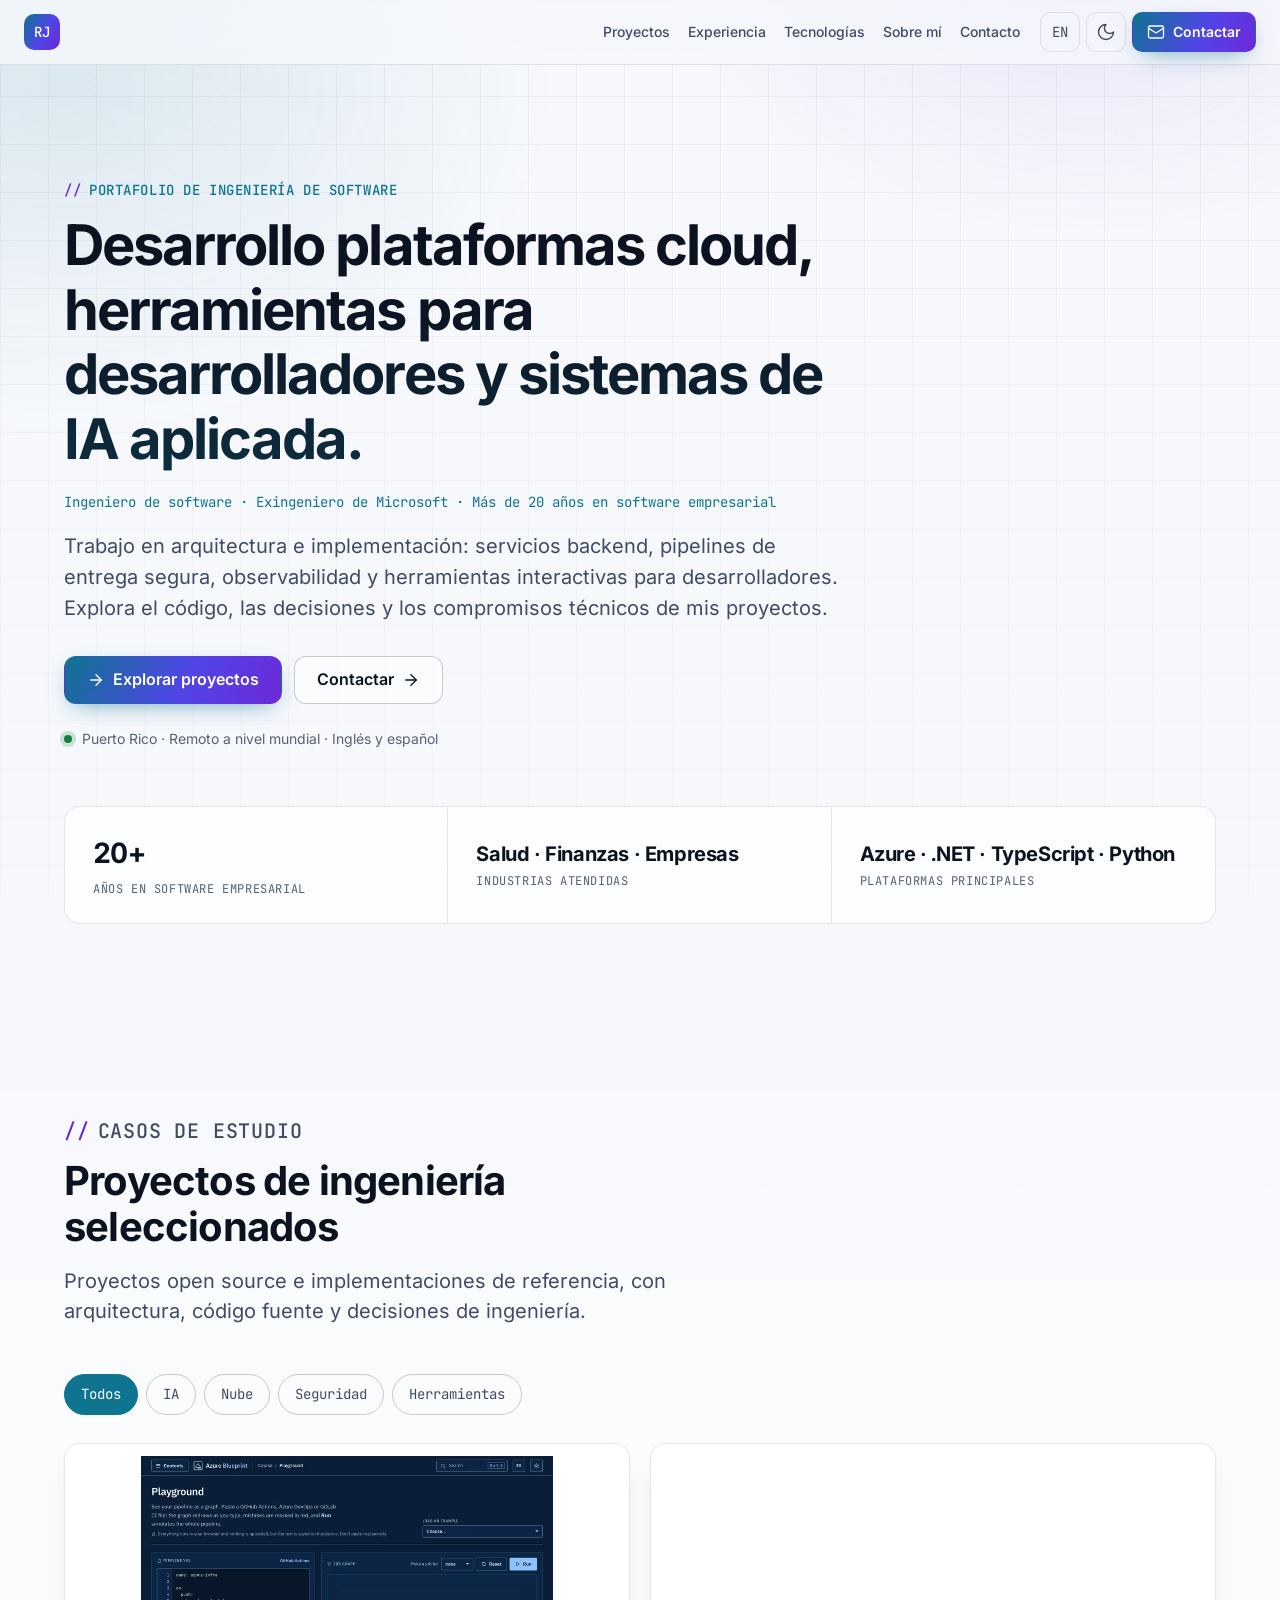
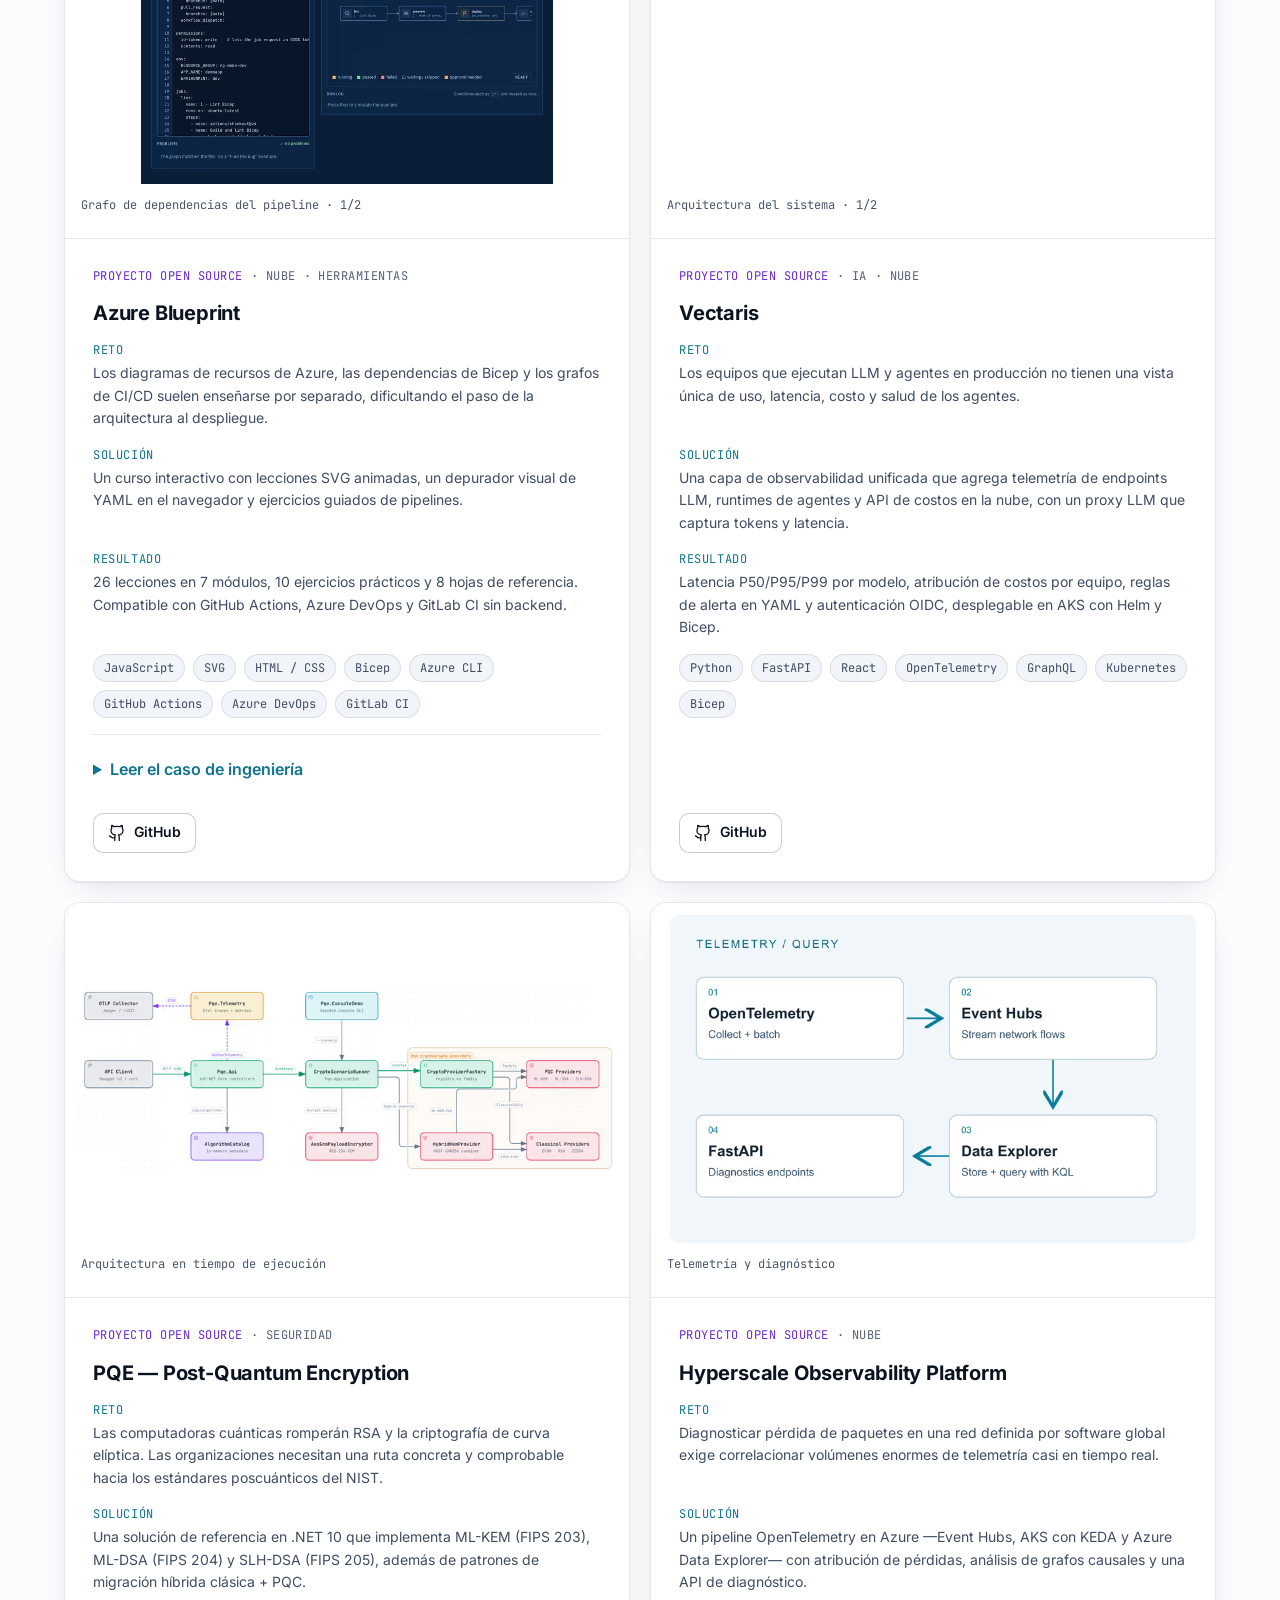
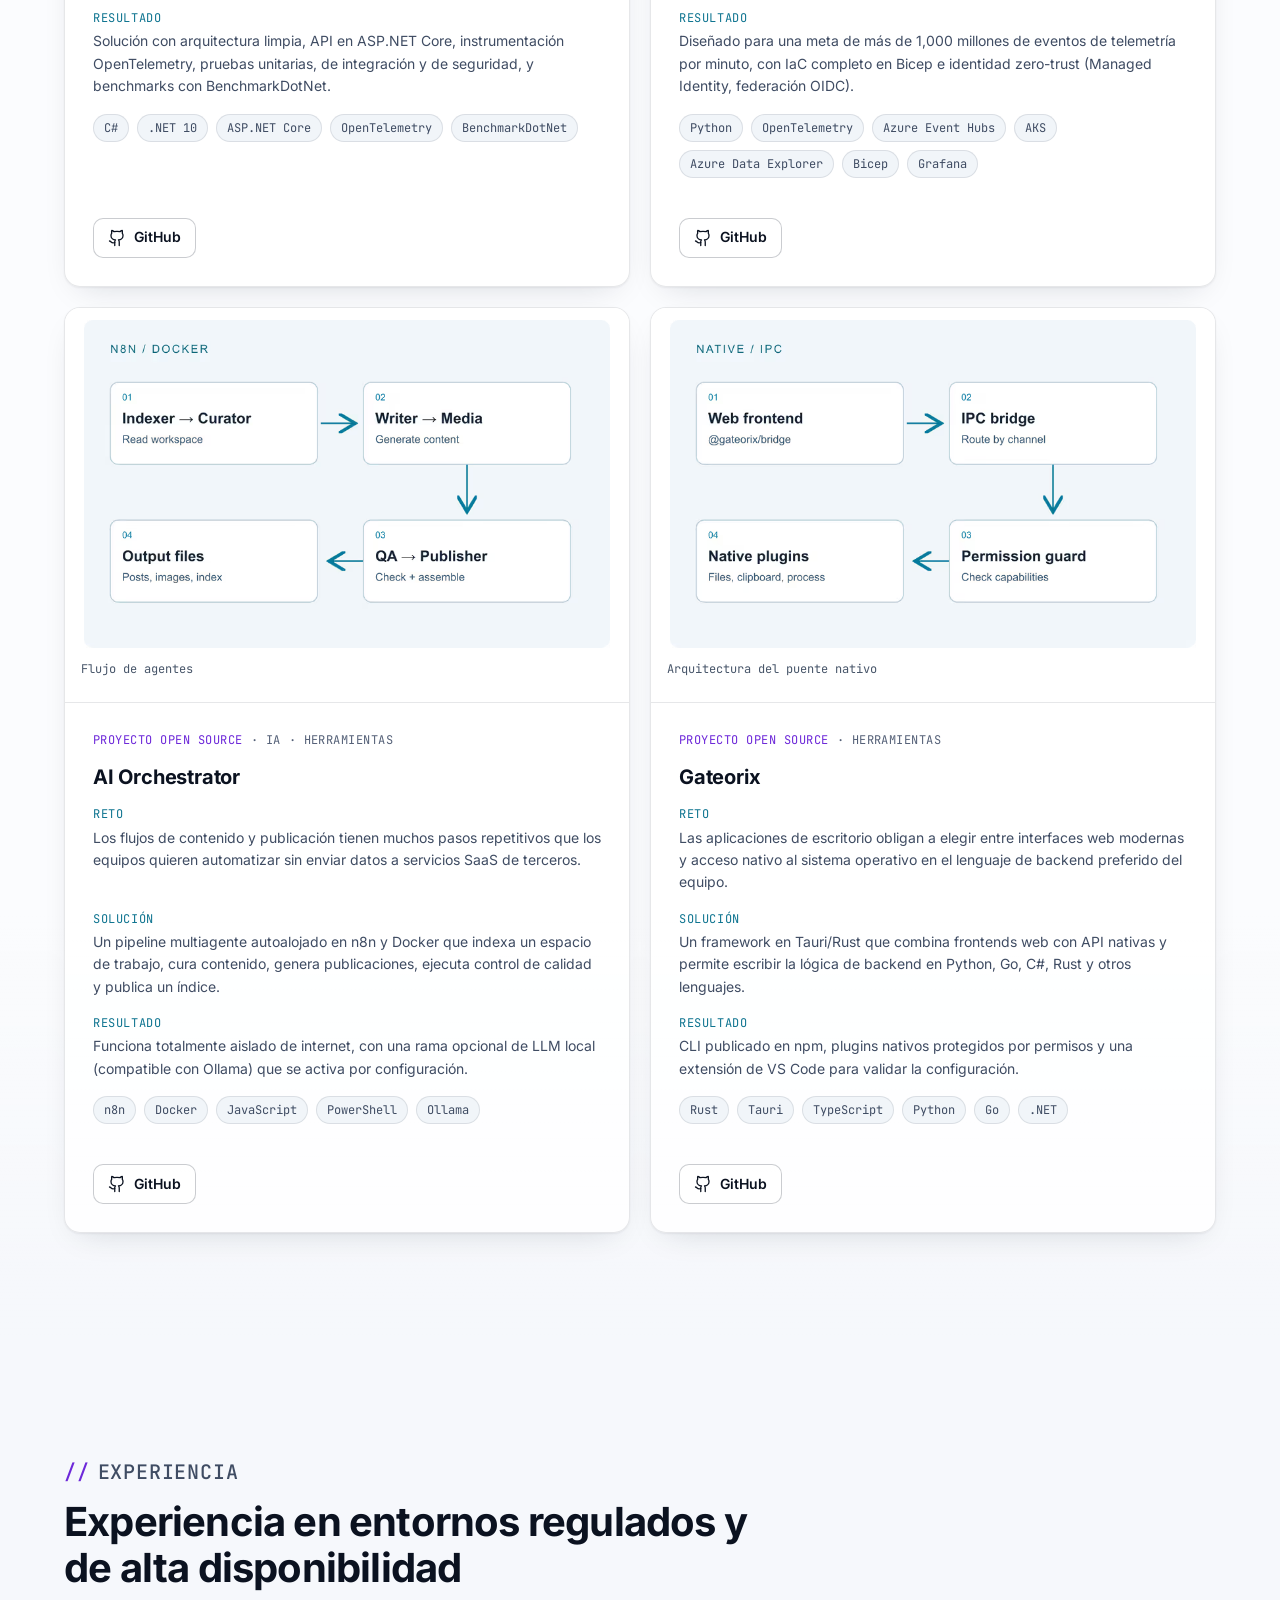
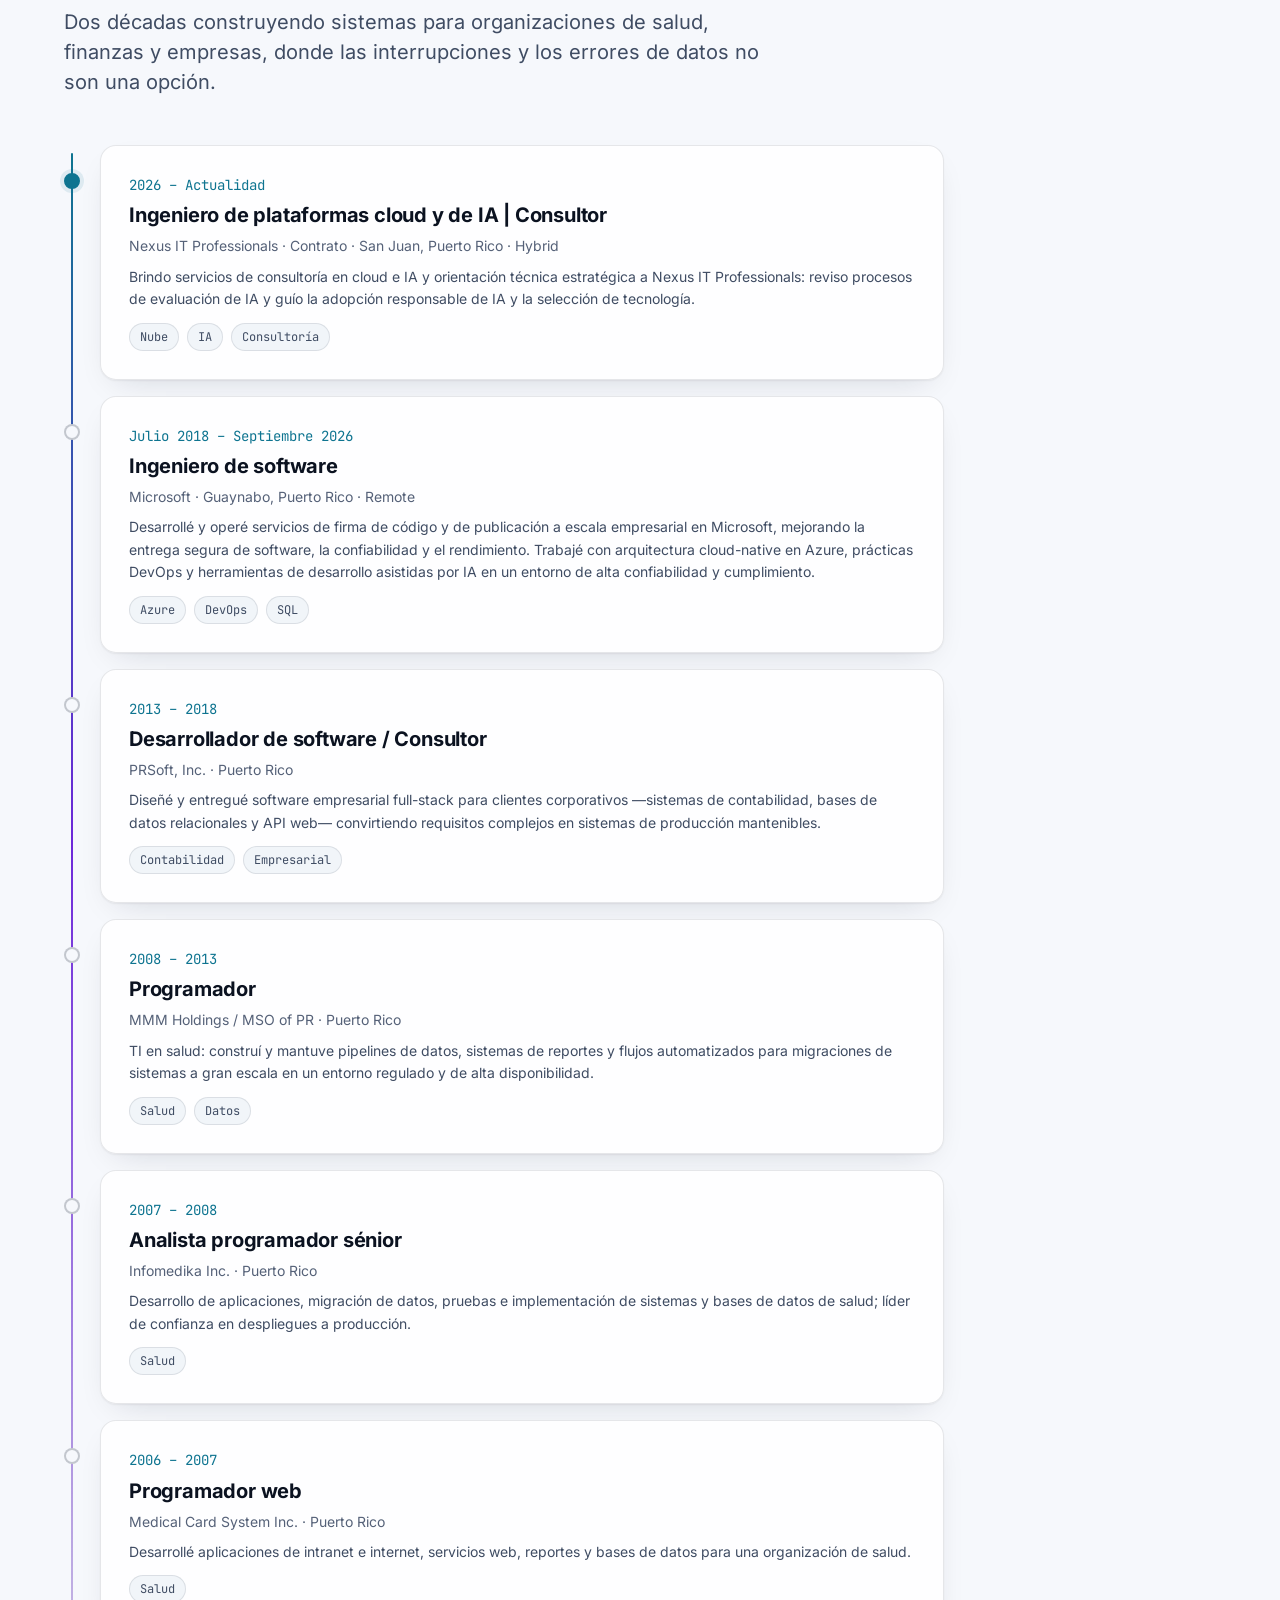
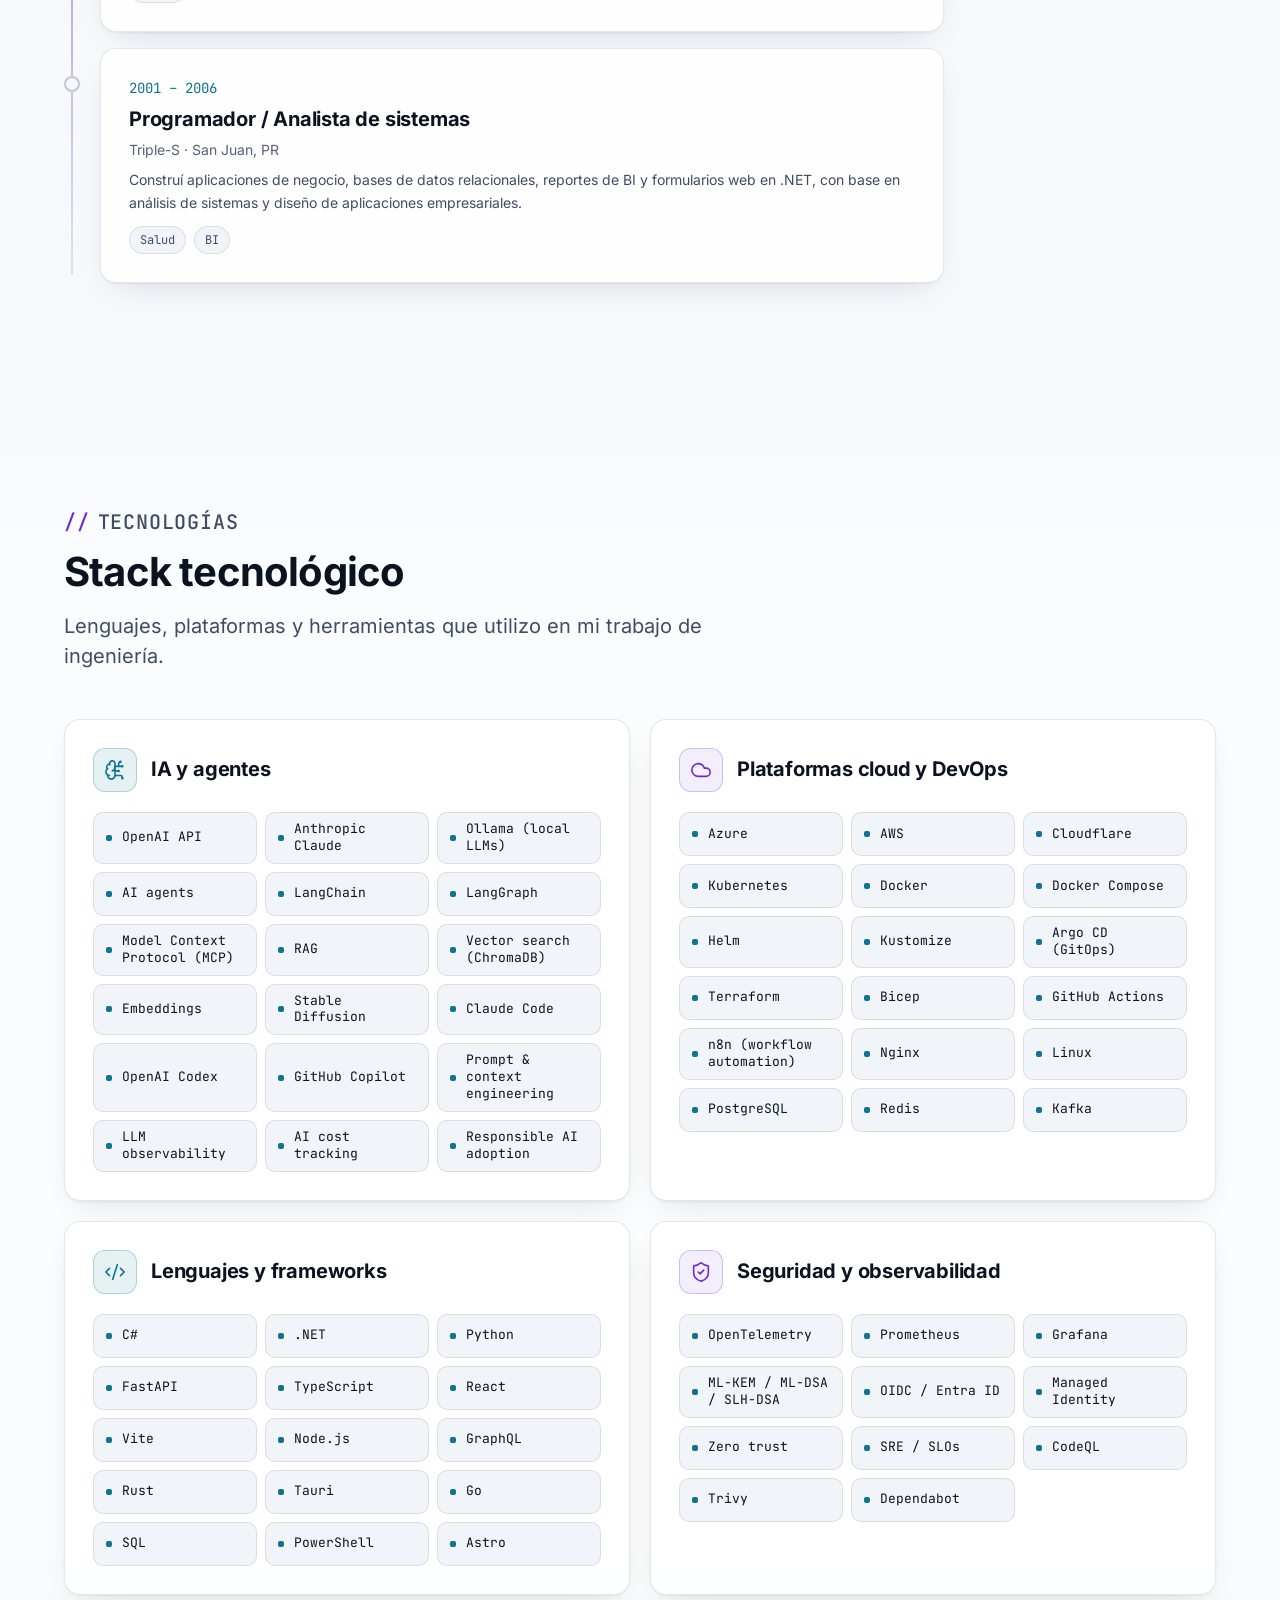
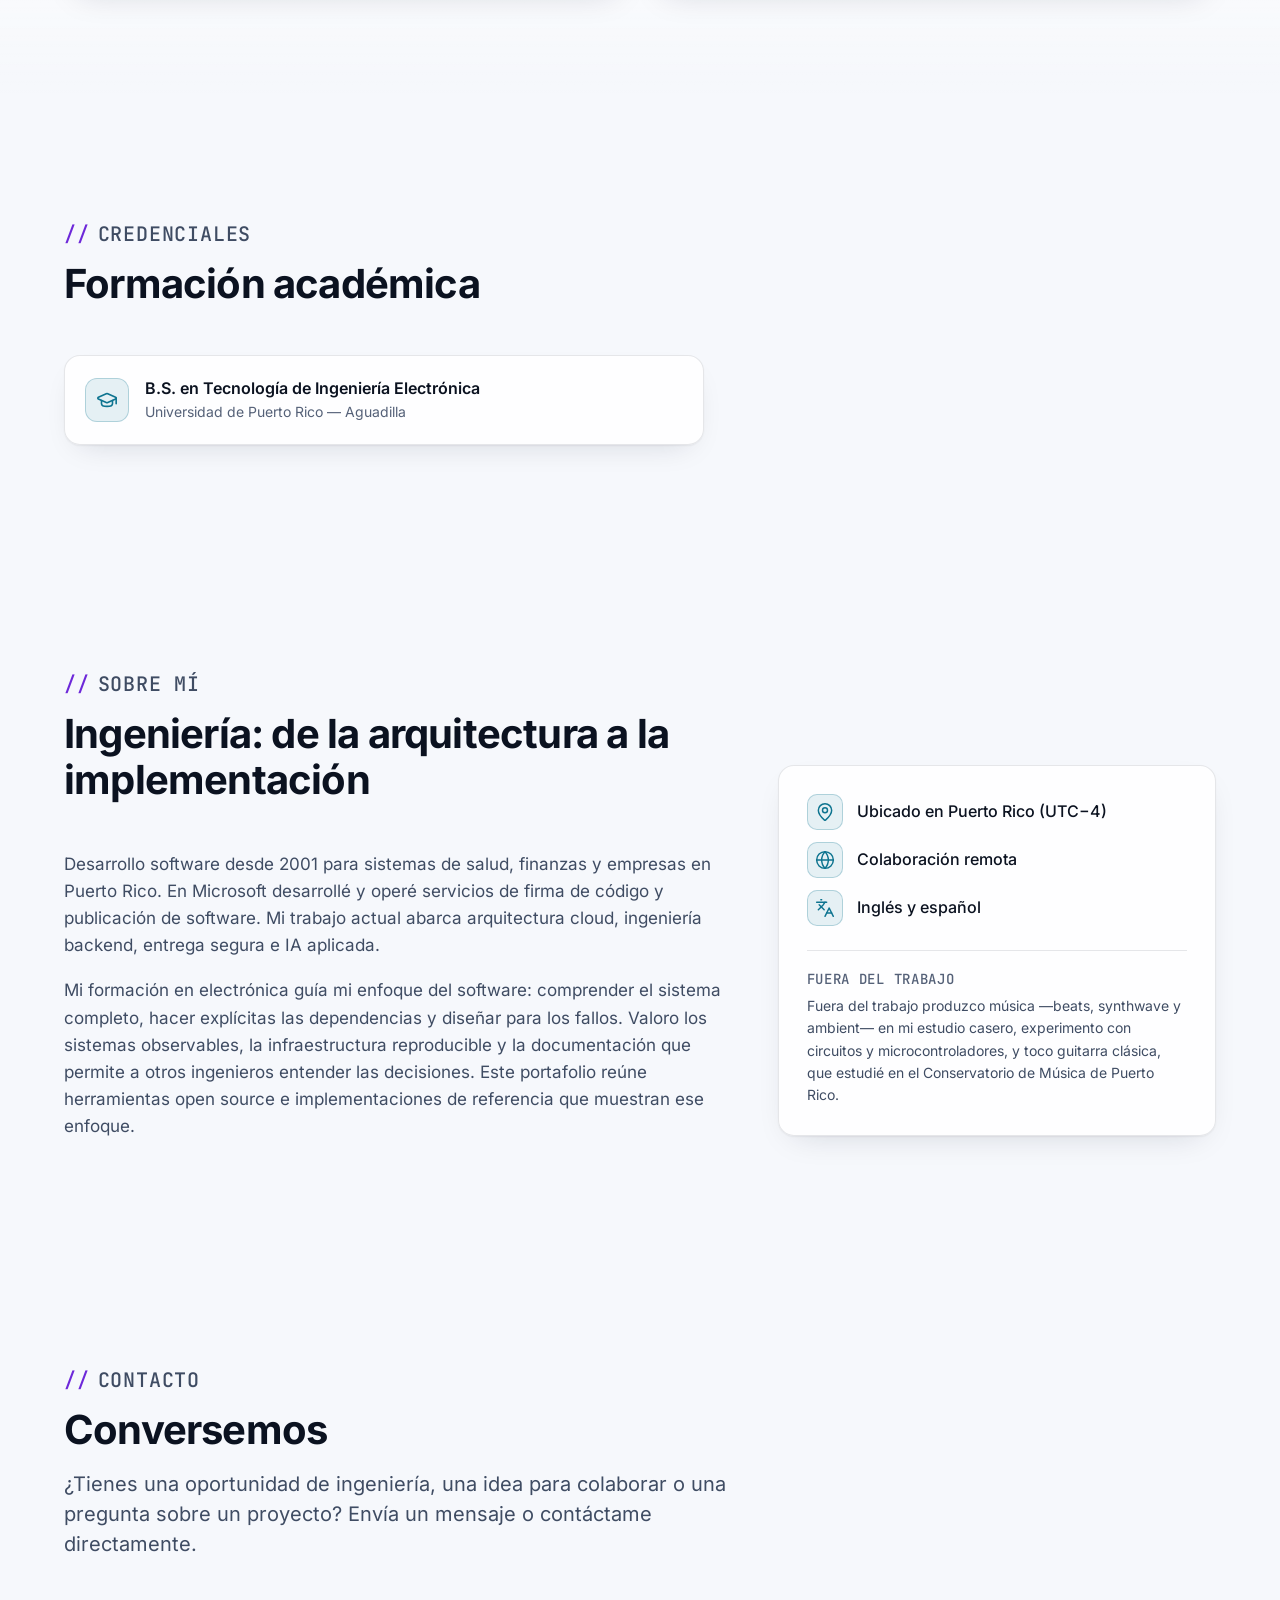
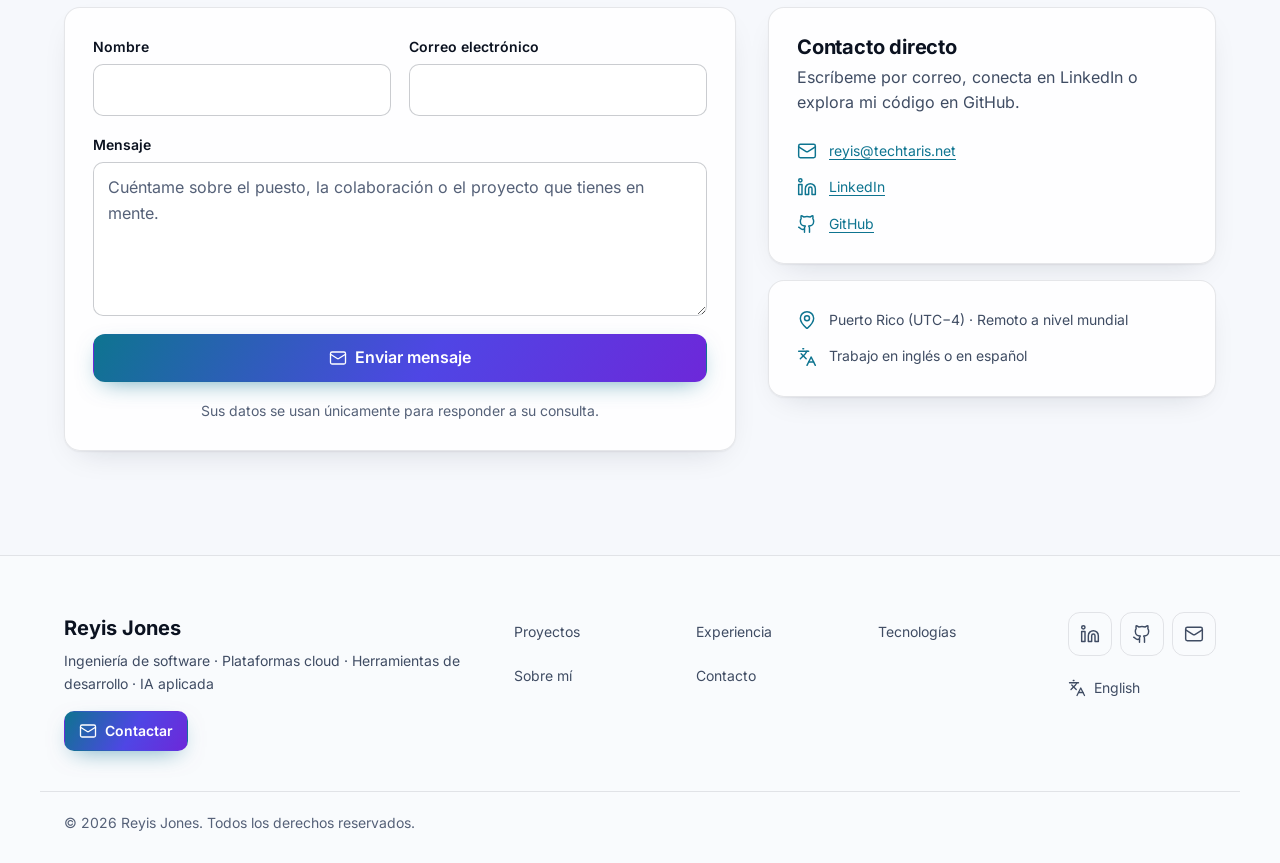
==== commit 65783a70: "deploy: 2f8021114747987a0a99e85dc9502983c78dda8e reyisjones/ReyisJonesTech@2f8021114747987a0a99e85dc" ====
--- a/es/index.html
+++ b/es/index.html
@@ -9,4 +9,4 @@
       })();
     </script><style>@font-face{font-family:Inter;font-style:normal;font-display:swap;font-weight:400;src:url(/_astro/inter-cyrillic-ext-400-normal.BQZuk6qB.woff2) format("woff2"),url(/_astro/inter-cyrillic-ext-400-normal.DQukG94-.woff) format("woff");unicode-range:U+0460-052F,U+1C80-1C8A,U+20B4,U+2DE0-2DFF,U+A640-A69F,U+FE2E-FE2F}@font-face{font-family:Inter;font-style:normal;font-display:swap;font-weight:400;src:url(/_astro/inter-cyrillic-400-normal.obahsSVq.woff2) format("woff2"),url(/_astro/inter-cyrillic-400-normal.HOLc17fK.woff) format("woff");unicode-range:U+0301,U+0400-045F,U+0490-0491,U+04B0-04B1,U+2116}@font-face{font-family:Inter;font-style:normal;font-display:swap;font-weight:400;src:url(/_astro/inter-greek-ext-400-normal.DGGRlc-M.woff2) format("woff2"),url(/_astro/inter-greek-ext-400-normal.KugGGMne.woff) format("woff");unicode-range:U+1F00-1FFF}@font-face{font-family:Inter;font-style:normal;font-display:swap;font-weight:400;src:url(/_astro/inter-greek-400-normal.B4URO6DV.woff2) format("woff2"),url(/_astro/inter-greek-400-normal.q2sYcFCs.woff) format("woff");unicode-range:U+0370-0377,U+037A-037F,U+0384-038A,U+038C,U+038E-03A1,U+03A3-03FF}@font-face{font-family:Inter;font-style:normal;font-display:swap;font-weight:400;src:url(/_astro/inter-vietnamese-400-normal.DMkecbls.woff2) format("woff2"),url(/_astro/inter-vietnamese-400-normal.Bbgyi5SW.woff) format("woff");unicode-range:U+0102-0103,U+0110-0111,U+0128-0129,U+0168-0169,U+01A0-01A1,U+01AF-01B0,U+0300-0301,U+0303-0304,U+0308-0309,U+0323,U+0329,U+1EA0-1EF9,U+20AB}@font-face{font-family:Inter;font-style:normal;font-display:swap;font-weight:400;src:url(/_astro/inter-latin-ext-400-normal.C1nco2VV.woff2) format("woff2"),url(/_astro/inter-latin-ext-400-normal.77YHD8bZ.woff) format("woff");unicode-range:U+0100-02BA,U+02BD-02C5,U+02C7-02CC,U+02CE-02D7,U+02DD-02FF,U+0304,U+0308,U+0329,U+1D00-1DBF,U+1E00-1E9F,U+1EF2-1EFF,U+2020,U+20A0-20AB,U+20AD-20C0,U+2113,U+2C60-2C7F,U+A720-A7FF}@font-face{font-family:Inter;font-style:normal;font-display:swap;font-weight:400;src:url(/_astro/inter-latin-400-normal.C38fXH4l.woff2) format("woff2"),url(/_astro/inter-latin-400-normal.CyCys3Eg.woff) format("woff");unicode-range:U+0000-00FF,U+0131,U+0152-0153,U+02BB-02BC,U+02C6,U+02DA,U+02DC,U+0304,U+0308,U+0329,U+2000-206F,U+20AC,U+2122,U+2191,U+2193,U+2212,U+2215,U+FEFF,U+FFFD}@font-face{font-family:Inter;font-style:normal;font-display:swap;font-weight:500;src:url(/_astro/inter-cyrillic-ext-500-normal.B0yAr1jD.woff2) format("woff2"),url(/_astro/inter-cyrillic-ext-500-normal.BmqWE9Dz.woff) format("woff");unicode-range:U+0460-052F,U+1C80-1C8A,U+20B4,U+2DE0-2DFF,U+A640-A69F,U+FE2E-FE2F}@font-face{font-family:Inter;font-style:normal;font-display:swap;font-weight:500;src:url(/_astro/inter-cyrillic-500-normal.BasfLYem.woff2) format("woff2"),url(/_astro/inter-cyrillic-500-normal.CxZf_p3X.woff) format("woff");unicode-range:U+0301,U+0400-045F,U+0490-0491,U+04B0-04B1,U+2116}@font-face{font-family:Inter;font-style:normal;font-display:swap;font-weight:500;src:url(/_astro/inter-greek-ext-500-normal.C4iEst2y.woff2) format("woff2"),url(/_astro/inter-greek-ext-500-normal.2j5mBUwD.woff) format("woff");unicode-range:U+1F00-1FFF}@font-face{font-family:Inter;font-style:normal;font-display:swap;font-weight:500;src:url(/_astro/inter-greek-500-normal.BIZE56-Y.woff2) format("woff2"),url(/_astro/inter-greek-500-normal.Xzm54t5V.woff) format("woff");unicode-range:U+0370-0377,U+037A-037F,U+0384-038A,U+038C,U+038E-03A1,U+03A3-03FF}@font-face{font-family:Inter;font-style:normal;font-display:swap;font-weight:500;src:url(/_astro/inter-vietnamese-500-normal.DOriooB6.woff2) format("woff2"),url(/_astro/inter-vietnamese-500-normal.mJboJaSs.woff) format("woff");unicode-range:U+0102-0103,U+0110-0111,U+0128-0129,U+0168-0169,U+01A0-01A1,U+01AF-01B0,U+0300-0301,U+0303-0304,U+0308-0309,U+0323,U+0329,U+1EA0-1EF9,U+20AB}@font-face{font-family:Inter;font-style:normal;font-display:swap;font-weight:500;src:url(/_astro/inter-latin-ext-500-normal.CV4jyFjo.woff2) format("woff2"),url(/_astro/inter-latin-ext-500-normal.BxGbmqWO.woff) format("woff");unicode-range:U+0100-02BA,U+02BD-02C5,U+02C7-02CC,U+02CE-02D7,U+02DD-02FF,U+0304,U+0308,U+0329,U+1D00-1DBF,U+1E00-1E9F,U+1EF2-1EFF,U+2020,U+20A0-20AB,U+20AD-20C0,U+2113,U+2C60-2C7F,U+A720-A7FF}@font-face{font-family:Inter;font-style:normal;font-display:swap;font-weight:500;src:url(/_astro/inter-latin-500-normal.Cerq10X2.woff2) format("woff2"),url(/_astro/inter-latin-500-normal.BL9OpVg8.woff) format("woff");unicode-range:U+0000-00FF,U+0131,U+0152-0153,U+02BB-02BC,U+02C6,U+02DA,U+02DC,U+0304,U+0308,U+0329,U+2000-206F,U+20AC,U+2122,U+2191,U+2193,U+2212,U+2215,U+FEFF,U+FFFD}@font-face{font-family:Inter;font-style:normal;font-display:swap;font-weight:600;src:url(/_astro/inter-cyrillic-ext-600-normal.Dfes3d0z.woff2) format("woff2"),url(/_astro/inter-cyrillic-ext-600-normal.Bcila6Z-.woff) format("woff");unicode-range:U+0460-052F,U+1C80-1C8A,U+20B4,U+2DE0-2DFF,U+A640-A69F,U+FE2E-FE2F}@font-face{font-family:Inter;font-style:normal;font-display:swap;font-weight:600;src:url(/_astro/inter-cyrillic-600-normal.CWCymEST.woff2) format("woff2"),url(/_astro/inter-cyrillic-600-normal.4D_pXhcN.woff) format("woff");unicode-range:U+0301,U+0400-045F,U+0490-0491,U+04B0-04B1,U+2116}@font-face{font-family:Inter;font-style:normal;font-display:swap;font-weight:600;src:url(/_astro/inter-greek-ext-600-normal.DRtmH8MT.woff2) format("woff2"),url(/_astro/inter-greek-ext-600-normal.B8X0CLgF.woff) format("woff");unicode-range:U+1F00-1FFF}@font-face{font-family:Inter;font-style:normal;font-display:swap;font-weight:600;src:url(/_astro/inter-greek-600-normal.plRanbMR.woff2) format("woff2"),url(/_astro/inter-greek-600-normal.BZpKdvQh.woff) format("woff");unicode-range:U+0370-0377,U+037A-037F,U+0384-038A,U+038C,U+038E-03A1,U+03A3-03FF}@font-face{font-family:Inter;font-style:normal;font-display:swap;font-weight:600;src:url(/_astro/inter-vietnamese-600-normal.Cc8MFFhd.woff2) format("woff2"),url(/_astro/inter-vietnamese-600-normal.BuLX-rYi.woff) format("woff");unicode-range:U+0102-0103,U+0110-0111,U+0128-0129,U+0168-0169,U+01A0-01A1,U+01AF-01B0,U+0300-0301,U+0303-0304,U+0308-0309,U+0323,U+0329,U+1EA0-1EF9,U+20AB}@font-face{font-family:Inter;font-style:normal;font-display:swap;font-weight:600;src:url(/_astro/inter-latin-ext-600-normal.D2bJ5OIk.woff2) format("woff2"),url(/_astro/inter-latin-ext-600-normal.CIVaiw4L.woff) format("woff");unicode-range:U+0100-02BA,U+02BD-02C5,U+02C7-02CC,U+02CE-02D7,U+02DD-02FF,U+0304,U+0308,U+0329,U+1D00-1DBF,U+1E00-1E9F,U+1EF2-1EFF,U+2020,U+20A0-20AB,U+20AD-20C0,U+2113,U+2C60-2C7F,U+A720-A7FF}@font-face{font-family:Inter;font-style:normal;font-display:swap;font-weight:600;src:url(/_astro/inter-latin-600-normal.LgqL8muc.woff2) format("woff2"),url(/_astro/inter-latin-600-normal.CiBQ2DWP.woff) format("woff");unicode-range:U+0000-00FF,U+0131,U+0152-0153,U+02BB-02BC,U+02C6,U+02DA,U+02DC,U+0304,U+0308,U+0329,U+2000-206F,U+20AC,U+2122,U+2191,U+2193,U+2212,U+2215,U+FEFF,U+FFFD}@font-face{font-family:Inter;font-style:normal;font-display:swap;font-weight:700;src:url(/_astro/inter-cyrillic-ext-700-normal.BjwYoWNd.woff2) format("woff2"),url(/_astro/inter-cyrillic-ext-700-normal.LO58E6JB.woff) format("woff");unicode-range:U+0460-052F,U+1C80-1C8A,U+20B4,U+2DE0-2DFF,U+A640-A69F,U+FE2E-FE2F}@font-face{font-family:Inter;font-style:normal;font-display:swap;font-weight:700;src:url(/_astro/inter-cyrillic-700-normal.CjBOestx.woff2) format("woff2"),url(/_astro/inter-cyrillic-700-normal.DrXBdSj3.woff) format("woff");unicode-range:U+0301,U+0400-045F,U+0490-0491,U+04B0-04B1,U+2116}@font-face{font-family:Inter;font-style:normal;font-display:swap;font-weight:700;src:url(/_astro/inter-greek-ext-700-normal.qfdV9bQt.woff2) format("woff2"),url(/_astro/inter-greek-ext-700-normal.BoQ6DsYi.woff) format("woff");unicode-range:U+1F00-1FFF}@font-face{font-family:Inter;font-style:normal;font-display:swap;font-weight:700;src:url(/_astro/inter-greek-700-normal.C3JjAnD8.woff2) format("woff2"),url(/_astro/inter-greek-700-normal.BUv2fZ6O.woff) format("woff");unicode-range:U+0370-0377,U+037A-037F,U+0384-038A,U+038C,U+038E-03A1,U+03A3-03FF}@font-face{font-family:Inter;font-style:normal;font-display:swap;font-weight:700;src:url(/_astro/inter-vietnamese-700-normal.DlLaEgI2.woff2) format("woff2"),url(/_astro/inter-vietnamese-700-normal.BZaoP0fm.woff) format("woff");unicode-range:U+0102-0103,U+0110-0111,U+0128-0129,U+0168-0169,U+01A0-01A1,U+01AF-01B0,U+0300-0301,U+0303-0304,U+0308-0309,U+0323,U+0329,U+1EA0-1EF9,U+20AB}@font-face{font-family:Inter;font-style:normal;font-display:swap;font-weight:700;src:url(/_astro/inter-latin-ext-700-normal.Ca8adRJv.woff2) format("woff2"),url(/_astro/inter-latin-ext-700-normal.TidjK2hL.woff) format("woff");unicode-range:U+0100-02BA,U+02BD-02C5,U+02C7-02CC,U+02CE-02D7,U+02DD-02FF,U+0304,U+0308,U+0329,U+1D00-1DBF,U+1E00-1E9F,U+1EF2-1EFF,U+2020,U+20A0-20AB,U+20AD-20C0,U+2113,U+2C60-2C7F,U+A720-A7FF}@font-face{font-family:Inter;font-style:normal;font-display:swap;font-weight:700;src:url(/_astro/inter-latin-700-normal.Yt3aPRUw.woff2) format("woff2"),url(/_astro/inter-latin-700-normal.BLAVimhd.woff) format("woff");unicode-range:U+0000-00FF,U+0131,U+0152-0153,U+02BB-02BC,U+02C6,U+02DA,U+02DC,U+0304,U+0308,U+0329,U+2000-206F,U+20AC,U+2122,U+2191,U+2193,U+2212,U+2215,U+FEFF,U+FFFD}@font-face{font-family:JetBrains Mono;font-style:normal;font-display:swap;font-weight:400;src:url([data-uri]) format("woff2"),url([data-uri]) format("woff");unicode-range:U+0460-052F,U+1C80-1C8A,U+20B4,U+2DE0-2DFF,U+A640-A69F,U+FE2E-FE2F}@font-face{font-family:JetBrains Mono;font-style:normal;font-display:swap;font-weight:400;src:url(/_astro/jetbrains-mono-cyrillic-400-normal.BEIGL1Tu.woff2) format("woff2"),url(/_astro/jetbrains-mono-cyrillic-400-normal.ugxPyKxw.woff) format("woff");unicode-range:U+0301,U+0400-045F,U+0490-0491,U+04B0-04B1,U+2116}@font-face{font-family:JetBrains Mono;font-style:normal;font-display:swap;font-weight:400;src:url(/_astro/jetbrains-mono-greek-400-normal.C190GLew.woff2) format("woff2"),url(/_astro/jetbrains-mono-greek-400-normal.B9oWc5Lo.woff) format("woff");unicode-range:U+0370-0377,U+037A-037F,U+0384-038A,U+038C,U+038E-03A1,U+03A3-03FF}@font-face{font-family:JetBrains Mono;font-style:normal;font-display:swap;font-weight:400;src:url([data-uri]) format("woff2"),url(/_astro/jetbrains-mono-vietnamese-400-normal.CqNFfHCs.woff) format("woff");unicode-range:U+0102-0103,U+0110-0111,U+0128-0129,U+0168-0169,U+01A0-01A1,U+01AF-01B0,U+0300-0301,U+0303-0304,U+0308-0309,U+0323,U+0329,U+1EA0-1EF9,U+20AB}@font-face{font-family:JetBrains Mono;font-style:normal;font-display:swap;font-weight:400;src:url(/_astro/jetbrains-mono-latin-ext-400-normal.Bc8Ftmh3.woff2) format("woff2"),url(/_astro/jetbrains-mono-latin-ext-400-normal.fXTG6kC5.woff) format("woff");unicode-range:U+0100-02BA,U+02BD-02C5,U+02C7-02CC,U+02CE-02D7,U+02DD-02FF,U+0304,U+0308,U+0329,U+1D00-1DBF,U+1E00-1E9F,U+1EF2-1EFF,U+2020,U+20A0-20AB,U+20AD-20C0,U+2113,U+2C60-2C7F,U+A720-A7FF}@font-face{font-family:JetBrains Mono;font-style:normal;font-display:swap;font-weight:400;src:url(/_astro/jetbrains-mono-latin-400-normal.V6pRDFza.woff2) format("woff2"),url(/_astro/jetbrains-mono-latin-400-normal.6-qcROiO.woff) format("woff");unicode-range:U+0000-00FF,U+0131,U+0152-0153,U+02BB-02BC,U+02C6,U+02DA,U+02DC,U+0304,U+0308,U+0329,U+2000-206F,U+20AC,U+2122,U+2191,U+2193,U+2212,U+2215,U+FEFF,U+FFFD}@font-face{font-family:JetBrains Mono;font-style:normal;font-display:swap;font-weight:500;src:url([data-uri]) format("woff2"),url([data-uri]) format("woff");unicode-range:U+0460-052F,U+1C80-1C8A,U+20B4,U+2DE0-2DFF,U+A640-A69F,U+FE2E-FE2F}@font-face{font-family:JetBrains Mono;font-style:normal;font-display:swap;font-weight:500;src:url(/_astro/jetbrains-mono-cyrillic-500-normal.DmUKJPL_.woff2) format("woff2"),url(/_astro/jetbrains-mono-cyrillic-500-normal.DJqRU3vO.woff) format("woff");unicode-range:U+0301,U+0400-045F,U+0490-0491,U+04B0-04B1,U+2116}@font-face{font-family:JetBrains Mono;font-style:normal;font-display:swap;font-weight:500;src:url(/_astro/jetbrains-mono-greek-500-normal.JpySY46c.woff2) format("woff2"),url(/_astro/jetbrains-mono-greek-500-normal.D7SFKleX.woff) format("woff");unicode-range:U+0370-0377,U+037A-037F,U+0384-038A,U+038C,U+038E-03A1,U+03A3-03FF}@font-face{font-family:JetBrains Mono;font-style:normal;font-display:swap;font-weight:500;src:url([data-uri]) format("woff2"),url(/_astro/jetbrains-mono-vietnamese-500-normal.DNRqzVM1.woff) format("woff");unicode-range:U+0102-0103,U+0110-0111,U+0128-0129,U+0168-0169,U+01A0-01A1,U+01AF-01B0,U+0300-0301,U+0303-0304,U+0308-0309,U+0323,U+0329,U+1EA0-1EF9,U+20AB}@font-face{font-family:JetBrains Mono;font-style:normal;font-display:swap;font-weight:500;src:url(/_astro/jetbrains-mono-latin-ext-500-normal.Cut-4mMH.woff2) format("woff2"),url(/_astro/jetbrains-mono-latin-ext-500-normal.ckzbgY84.woff) format("woff");unicode-range:U+0100-02BA,U+02BD-02C5,U+02C7-02CC,U+02CE-02D7,U+02DD-02FF,U+0304,U+0308,U+0329,U+1D00-1DBF,U+1E00-1E9F,U+1EF2-1EFF,U+2020,U+20A0-20AB,U+20AD-20C0,U+2113,U+2C60-2C7F,U+A720-A7FF}@font-face{font-family:JetBrains Mono;font-style:normal;font-display:swap;font-weight:500;src:url(/_astro/jetbrains-mono-latin-500-normal.BWZEU5yA.woff2) format("woff2"),url(/_astro/jetbrains-mono-latin-500-normal.CJOVTJB7.woff) format("woff");unicode-range:U+0000-00FF,U+0131,U+0152-0153,U+02BB-02BC,U+02C6,U+02DA,U+02DC,U+0304,U+0308,U+0329,U+2000-206F,U+20AC,U+2122,U+2191,U+2193,U+2212,U+2215,U+FEFF,U+FFFD}:root{color-scheme:dark;--bg: #070b14;--bg-elev: #0b1220;--surface: #0f172a;--surface-2: #131d33;--border: rgba(148, 163, 184, .14);--border-strong: rgba(148, 163, 184, .3);--text: #e6edf7;--text-muted: #a8b5c8;--text-subtle: #8b98ad;--accent: #22d3ee;--accent-strong: #67e8f9;--accent-soft: rgba(34, 211, 238, .12);--on-accent: #041018;--violet: #a78bfa;--violet-soft: rgba(167, 139, 250, .14);--gradient: linear-gradient(120deg, #22d3ee 0%, #818cf8 55%, #a78bfa 100%);--grid-line: rgba(148, 163, 184, .06);--glow-1: rgba(34, 211, 238, .16);--glow-2: rgba(139, 92, 246, .16);--shadow: 0 1px 2px rgba(0, 0, 0, .4), 0 12px 32px -12px rgba(0, 0, 0, .6);--shadow-hover: 0 1px 2px rgba(0, 0, 0, .4), 0 24px 48px -16px rgba(34, 211, 238, .22);--header-bg: rgba(7, 11, 20, .72);--placeholder: #fbbf24;--success: #4ade80;--danger: #f87171;--fs-14: .875rem;--fs-16: 1rem;--fs-20: 1.25rem;--fs-28: 1.75rem;--fs-40: 2.5rem;--fs-56: 3.5rem;--font-sans: "Inter", ui-sans-serif, system-ui, -apple-system, "Segoe UI", Roboto, sans-serif;--font-mono: "JetBrains Mono", ui-monospace, SFMono-Regular, Menlo, Consolas, monospace;--container: 1200px;--gutter: 16px;--radius: 16px;--radius-sm: 10px;--header-h: 64px;--ease: cubic-bezier(.22, 1, .36, 1)}@media (min-width: 768px){:root{--gutter: 24px}}@media (prefers-color-scheme: light){:root:not([data-theme=dark]){color-scheme:light;--bg: #f6f8fc;--bg-elev: #ffffff;--surface: #ffffff;--surface-2: #f1f5f9;--border: rgba(15, 23, 42, .1);--border-strong: rgba(15, 23, 42, .22);--text: #0b1220;--text-muted: #3f4c63;--text-subtle: #556178;--accent: #0e7490;--accent-strong: #155e75;--accent-soft: rgba(14, 116, 144, .1);--on-accent: #ffffff;--violet: #6d28d9;--violet-soft: rgba(109, 40, 217, .08);--gradient: linear-gradient(120deg, #0e7490 0%, #4f46e5 55%, #6d28d9 100%);--grid-line: rgba(15, 23, 42, .05);--glow-1: rgba(14, 116, 144, .12);--glow-2: rgba(109, 40, 217, .1);--shadow: 0 1px 2px rgba(15, 23, 42, .06), 0 12px 32px -16px rgba(15, 23, 42, .18);--shadow-hover: 0 1px 2px rgba(15, 23, 42, .06), 0 24px 48px -20px rgba(14, 116, 144, .35);--header-bg: rgba(246, 248, 252, .78);--placeholder: #92400e;--success: #15803d;--danger: #b91c1c}}:root[data-theme=light]{color-scheme:light;--bg: #f6f8fc;--bg-elev: #ffffff;--surface: #ffffff;--surface-2: #f1f5f9;--border: rgba(15, 23, 42, .1);--border-strong: rgba(15, 23, 42, .22);--text: #0b1220;--text-muted: #3f4c63;--text-subtle: #556178;--accent: #0e7490;--accent-strong: #155e75;--accent-soft: rgba(14, 116, 144, .1);--on-accent: #ffffff;--violet: #6d28d9;--violet-soft: rgba(109, 40, 217, .08);--gradient: linear-gradient(120deg, #0e7490 0%, #4f46e5 55%, #6d28d9 100%);--grid-line: rgba(15, 23, 42, .05);--glow-1: rgba(14, 116, 144, .12);--glow-2: rgba(109, 40, 217, .1);--shadow: 0 1px 2px rgba(15, 23, 42, .06), 0 12px 32px -16px rgba(15, 23, 42, .18);--shadow-hover: 0 1px 2px rgba(15, 23, 42, .06), 0 24px 48px -20px rgba(14, 116, 144, .35);--header-bg: rgba(246, 248, 252, .78);--placeholder: #92400e;--success: #15803d;--danger: #b91c1c}*,*:before,*:after{box-sizing:border-box}html{-webkit-text-size-adjust:100%;scroll-padding-top:calc(var(--header-h) + 16px)}@media (prefers-reduced-motion: no-preference){html{scroll-behavior:smooth}}body{margin:0;background:var(--bg);color:var(--text);font-family:var(--font-sans);font-size:var(--fs-16);line-height:1.6;-webkit-font-smoothing:antialiased;-moz-osx-font-smoothing:grayscale;overflow-x:clip;text-rendering:optimizeLegibility}h1,h2,h3,h4{line-height:1.15;letter-spacing:-.02em;margin:0;font-weight:700}h1{font-size:clamp(var(--fs-40),6vw,var(--fs-56));letter-spacing:-.035em}h2{font-size:clamp(var(--fs-28),4vw,var(--fs-40))}h3{font-size:var(--fs-20);letter-spacing:-.01em}p{margin:0}ul,ol{margin:0;padding:0}img,svg{display:block;max-width:100%}a{color:var(--accent);text-decoration-thickness:1px;text-underline-offset:3px}a:hover{color:var(--accent-strong)}button,input,select,textarea{font:inherit;color:inherit}::selection{background:var(--accent);color:var(--on-accent)}:focus-visible{outline:2px solid var(--accent);outline-offset:3px;border-radius:6px}.sr-only{position:absolute!important;width:1px;height:1px;padding:0;margin:-1px;overflow:hidden;clip:rect(0,0,0,0);white-space:nowrap;border:0}.skip-link{position:fixed;top:8px;left:8px;z-index:100;padding:10px 16px;border-radius:var(--radius-sm);background:var(--accent);color:var(--on-accent);font-weight:600;transform:translateY(-160%);transition:transform .2s var(--ease)}.skip-link:focus{transform:none;color:var(--on-accent)}.bg-tech{position:fixed;inset:0;z-index:-1;pointer-events:none;background:radial-gradient(600px 400px at 85% -5%,var(--glow-2),transparent 70%),radial-gradient(700px 500px at 5% 10%,var(--glow-1),transparent 70%),linear-gradient(var(--grid-line) 1px,transparent 1px) 0 0 / 48px 48px,linear-gradient(90deg,var(--grid-line) 1px,transparent 1px) 0 0 / 48px 48px;mask-image:linear-gradient(to bottom,#000,#0000008c 60%,#00000040)}.container{width:100%;max-width:var(--container);margin-inline:auto;padding-inline:var(--gutter)}.section{padding-block:72px}@media (min-width: 768px){.section{padding-block:104px}}.section--alt{background:linear-gradient(to bottom,transparent,color-mix(in srgb,var(--surface) 55%,transparent) 12%,color-mix(in srgb,var(--surface) 55%,transparent) 88%,transparent)}.section-head{max-width:720px;margin-bottom:48px}.section-head--center{margin-inline:auto;text-align:center}.section-head p{margin-top:16px;color:var(--text-muted);font-size:var(--fs-20);line-height:1.5}@media (max-width: 767px){.section-head p{font-size:var(--fs-16)}}.kicker{display:inline-flex;align-items:center;gap:8px;margin-bottom:12px;font-family:var(--font-mono);font-size:var(--fs-14);font-weight:500;letter-spacing:.04em;text-transform:uppercase;color:var(--accent)}.kicker:before{content:"//";color:var(--violet)}.grid{display:grid;gap:20px}@media (min-width: 768px){.grid--2,.grid--3,.grid--4{grid-template-columns:repeat(2,minmax(0,1fr))}}@media (min-width: 1024px){.grid--3{grid-template-columns:repeat(3,minmax(0,1fr))}.grid--4{grid-template-columns:repeat(4,minmax(0,1fr))}}.card{position:relative;background:color-mix(in srgb,var(--surface) 82%,transparent);border:1px solid var(--border);border-radius:var(--radius);padding:24px;box-shadow:var(--shadow);transition:transform .35s var(--ease),box-shadow .35s var(--ease),border-color .35s var(--ease)}@media (min-width: 768px){.card{padding:28px}}.card--lift:hover{border-color:var(--border-strong);box-shadow:var(--shadow-hover)}@media (prefers-reduced-motion: no-preference){.card--lift:hover{transform:translateY(-4px)}}.icon-badge{display:inline-grid;place-items:center;width:44px;height:44px;border-radius:12px;background:var(--accent-soft);color:var(--accent);border:1px solid color-mix(in srgb,var(--accent) 25%,transparent);flex-shrink:0}.icon-badge--violet{background:var(--violet-soft);color:var(--violet);border-color:color-mix(in srgb,var(--violet) 25%,transparent)}.pill{display:inline-flex;align-items:center;padding:4px 10px;border-radius:999px;border:1px solid var(--border);background:var(--surface-2);color:var(--text-muted);font-family:var(--font-mono);font-size:.75rem;line-height:1.5;white-space:nowrap}.pill-list{display:flex;flex-wrap:wrap;gap:8px;list-style:none}.btn{display:inline-flex;align-items:center;justify-content:center;gap:8px;min-height:48px;padding:12px 22px;border-radius:12px;border:1px solid transparent;font-size:var(--fs-16);font-weight:600;line-height:1.2;text-decoration:none;cursor:pointer;transition:transform .2s var(--ease),box-shadow .25s var(--ease),background-color .25s,border-color .25s,color .25s}.btn svg{width:18px;height:18px}.btn--primary{background:var(--gradient);color:var(--on-accent);box-shadow:0 8px 24px -10px color-mix(in srgb,var(--accent) 70%,transparent)}.btn--primary:hover{color:var(--on-accent);box-shadow:0 12px 32px -10px color-mix(in srgb,var(--accent) 85%,transparent)}.btn--ghost{background:color-mix(in srgb,var(--surface) 60%,transparent);border-color:var(--border-strong);color:var(--text)}.btn--ghost:hover{border-color:var(--accent);color:var(--accent)}.btn--sm{min-height:40px;padding:8px 14px;font-size:var(--fs-14);border-radius:10px}@media (prefers-reduced-motion: no-preference){.btn:active{transform:scale(.98)}}.placeholder-mark{color:var(--placeholder);font-family:var(--font-mono);font-size:.9em}.check-list{list-style:none;display:grid;gap:10px}.check-list li{display:flex;gap:10px;align-items:flex-start;color:var(--text-muted)}.check-list svg{width:18px;height:18px;margin-top:3px;color:var(--accent);flex-shrink:0}@media (prefers-reduced-motion: no-preference){.js [data-reveal]{opacity:0;transform:translateY(16px);transition:opacity .7s var(--ease),transform .7s var(--ease);transition-delay:var(--reveal-delay, 0ms)}.js [data-reveal].is-visible{opacity:1;transform:none}}
 .site-header[data-astro-cid-gfykqide]{position:sticky;top:0;z-index:50;background:var(--header-bg);backdrop-filter:saturate(160%) blur(14px);-webkit-backdrop-filter:saturate(160%) blur(14px);border-bottom:1px solid var(--border)}.bar[data-astro-cid-gfykqide]{display:flex;align-items:center;gap:12px;height:var(--header-h)}.brand[data-astro-cid-gfykqide]{display:inline-flex;align-items:center;gap:10px;color:var(--text);text-decoration:none;font-weight:700;letter-spacing:-.01em;margin-right:auto;min-width:0}.brand-mark[data-astro-cid-gfykqide]{display:grid;place-items:center;width:36px;height:36px;border-radius:10px;background:var(--gradient);color:var(--on-accent);font-family:var(--font-mono);font-size:var(--fs-14);font-weight:500;flex-shrink:0}.brand-name[data-astro-cid-gfykqide]{white-space:nowrap}@media (max-width: 479px){.brand-name[data-astro-cid-gfykqide]{position:absolute;width:1px;height:1px;overflow:hidden;clip:rect(0 0 0 0);white-space:nowrap}}.nav-desktop[data-astro-cid-gfykqide]{display:none}.nav-desktop[data-astro-cid-gfykqide] ul[data-astro-cid-gfykqide]{display:flex;gap:2px;list-style:none}.nav-desktop[data-astro-cid-gfykqide] a[data-astro-cid-gfykqide],.nav-mobile[data-astro-cid-gfykqide] a[data-astro-cid-gfykqide]{position:relative;display:inline-flex;align-items:center;gap:8px;color:var(--text-muted);text-decoration:none;font-size:var(--fs-14);font-weight:500;padding:8px 10px;border-radius:8px;transition:color .2s,background-color .2s}.nav-desktop[data-astro-cid-gfykqide] a[data-astro-cid-gfykqide]:hover,.nav-mobile[data-astro-cid-gfykqide] a[data-astro-cid-gfykqide]:hover{color:var(--text);background:var(--surface-2)}.nav-desktop[data-astro-cid-gfykqide] a[data-astro-cid-gfykqide][aria-current=true],.nav-mobile[data-astro-cid-gfykqide] a[data-astro-cid-gfykqide][aria-current=true]{color:var(--accent)}.nav-desktop[data-astro-cid-gfykqide] a[data-astro-cid-gfykqide][aria-current=true]:after{content:"";position:absolute;left:10px;right:10px;bottom:2px;height:2px;border-radius:2px;background:var(--gradient)}.actions[data-astro-cid-gfykqide]{display:flex;align-items:center;gap:6px;flex-shrink:0}.icon-btn[data-astro-cid-gfykqide]{display:inline-grid;place-items:center;width:40px;height:40px;border-radius:10px;border:1px solid var(--border);background:transparent;color:var(--text-muted);cursor:pointer;transition:color .2s,border-color .2s}.icon-btn[data-astro-cid-gfykqide]:hover{color:var(--accent);border-color:var(--border-strong)}.lang-switch[data-astro-cid-gfykqide]{display:inline-grid;place-items:center;min-width:40px;height:40px;padding-inline:8px;border-radius:10px;border:1px solid var(--border);color:var(--text-muted);font-family:var(--font-mono);font-size:var(--fs-14);text-decoration:none}.lang-switch[data-astro-cid-gfykqide]:hover{color:var(--accent);border-color:var(--border-strong)}@media (max-width: 419px){.lang-switch[data-astro-cid-gfykqide]{display:none}}@media (max-width: 359px){.book-btn[data-astro-cid-gfykqide] span[data-astro-cid-gfykqide]{display:none}}.theme-toggle[data-astro-cid-gfykqide] .i-moon{display:none}@media (prefers-color-scheme: light){:root:not([data-theme=dark]) .theme-toggle[data-astro-cid-gfykqide] .i-sun{display:none}:root:not([data-theme=dark]) .theme-toggle[data-astro-cid-gfykqide] .i-moon{display:block}}:root[data-theme=light] .theme-toggle[data-astro-cid-gfykqide] .i-sun{display:none}:root[data-theme=light] .theme-toggle[data-astro-cid-gfykqide] .i-moon{display:block}.menu-btn[data-astro-cid-gfykqide] .i-close{display:none}.menu-btn[data-astro-cid-gfykqide][aria-expanded=true] .i-close{display:block}.menu-btn[data-astro-cid-gfykqide][aria-expanded=true] .i-menu{display:none}.nav-mobile[data-astro-cid-gfykqide]{border-top:1px solid var(--border);max-height:calc(100dvh - var(--header-h));overflow-y:auto}.nav-mobile[data-astro-cid-gfykqide] ul[data-astro-cid-gfykqide]{list-style:none;display:grid;padding-block:12px 20px}.nav-mobile[data-astro-cid-gfykqide] a[data-astro-cid-gfykqide]{width:100%;font-size:var(--fs-16);padding:12px}.nav-desktop[data-astro-cid-gfykqide] a[data-astro-cid-gfykqide]{white-space:nowrap}.brand[data-astro-cid-gfykqide]{flex-shrink:0}@media (min-width: 1200px){.bar[data-astro-cid-gfykqide]{max-width:1440px}.nav-desktop[data-astro-cid-gfykqide]{display:block}.menu-btn[data-astro-cid-gfykqide],.nav-mobile[data-astro-cid-gfykqide]{display:none!important}}@media (min-width: 1200px) and (max-width: 1399px){.brand-name[data-astro-cid-gfykqide]{position:absolute;width:1px;height:1px;overflow:hidden;clip:rect(0 0 0 0);white-space:nowrap}.nav-desktop[data-astro-cid-gfykqide] a[data-astro-cid-gfykqide]{padding-inline:8px}}.hero[data-astro-cid-anhloy43]{padding-block:56px 48px}@media (min-width: 768px){.hero[data-astro-cid-anhloy43]{padding-block:112px 72px}}.hero-copy[data-astro-cid-anhloy43]{max-width:880px}h1[data-astro-cid-anhloy43]{max-width:20ch;background:linear-gradient(180deg,var(--text) 30%,color-mix(in srgb,var(--text) 72%,var(--accent)));-webkit-background-clip:text;background-clip:text;color:transparent}.hero-sub[data-astro-cid-anhloy43]{margin-top:20px;font-family:var(--font-mono);font-size:var(--fs-14);color:var(--accent);line-height:1.7}.hero-lead[data-astro-cid-anhloy43]{margin-top:16px;max-width:60ch;font-size:var(--fs-20);line-height:1.55;color:var(--text-muted)}@media (max-width: 767px){.hero-lead[data-astro-cid-anhloy43]{font-size:var(--fs-16)}}.hero-ctas[data-astro-cid-anhloy43]{display:flex;flex-wrap:wrap;gap:12px;margin-top:32px}@media (max-width: 479px){.hero-ctas[data-astro-cid-anhloy43] .btn[data-astro-cid-anhloy43]{width:100%}}.hero-availability[data-astro-cid-anhloy43]{display:flex;align-items:center;gap:10px;margin-top:24px;font-size:var(--fs-14);color:var(--text-subtle)}.dot[data-astro-cid-anhloy43]{width:8px;height:8px;border-radius:50%;background:var(--success);box-shadow:0 0 0 4px color-mix(in srgb,var(--success) 20%,transparent);flex-shrink:0}.trust[data-astro-cid-anhloy43]{list-style:none;display:grid;margin-top:56px;border:1px solid var(--border);border-radius:var(--radius);background:color-mix(in srgb,var(--surface) 70%,transparent);overflow:hidden}@media (min-width: 768px){.trust[data-astro-cid-anhloy43]{grid-template-columns:repeat(3,minmax(0,1fr))}}.trust[data-astro-cid-anhloy43] li[data-astro-cid-anhloy43]{display:grid;align-content:center;gap:4px;padding:20px;border-bottom:1px solid var(--border);min-width:0}.trust[data-astro-cid-anhloy43] li[data-astro-cid-anhloy43]:last-child{border-bottom:0}@media (min-width: 768px){.trust[data-astro-cid-anhloy43] li[data-astro-cid-anhloy43]{border-bottom:0;border-right:1px solid var(--border);padding:24px 28px}.trust[data-astro-cid-anhloy43] li[data-astro-cid-anhloy43]:last-child{border-right:0}}.trust-value[data-astro-cid-anhloy43]{font-size:var(--fs-28);font-weight:700;letter-spacing:-.02em;color:var(--text);font-variant-numeric:tabular-nums}.trust-value--sm[data-astro-cid-anhloy43]{font-size:var(--fs-20);line-height:1.4}.trust-label[data-astro-cid-anhloy43]{font-family:var(--font-mono);font-size:.75rem;text-transform:uppercase;letter-spacing:.05em;color:var(--text-subtle)}.case[data-astro-cid-rr5fq25r]{scroll-margin-top:100px}.case-detail[data-astro-cid-rr5fq25r]{border-top:1px solid var(--border);padding-top:12px}.case-detail[data-astro-cid-rr5fq25r] summary[data-astro-cid-rr5fq25r]{cursor:pointer;color:var(--accent);font-weight:600;padding:10px 0;min-height:44px}.case-detail[data-astro-cid-rr5fq25r] summary[data-astro-cid-rr5fq25r]:focus-visible{outline:2px solid var(--accent);outline-offset:4px}.detail-content[data-astro-cid-rr5fq25r]{display:grid;gap:20px;padding:12px 0}.detail-content[data-astro-cid-rr5fq25r] h4[data-astro-cid-rr5fq25r]{font-size:1rem;margin-bottom:6px}.detail-content[data-astro-cid-rr5fq25r] p[data-astro-cid-rr5fq25r]{color:var(--text-muted);font-size:var(--fs-14);overflow-wrap:anywhere}.filters[data-astro-cid-rr5fq25r]{display:flex;flex-wrap:wrap;gap:8px;margin-bottom:28px}html:not(.js) .filters[data-astro-cid-rr5fq25r]{display:none}.filter[data-astro-cid-rr5fq25r]{min-height:40px;padding:8px 16px;border-radius:999px;border:1px solid var(--border-strong);background:transparent;color:var(--text-muted);font-family:var(--font-mono);font-size:var(--fs-14);cursor:pointer;transition:all .2s}.filter[data-astro-cid-rr5fq25r]:hover{color:var(--text);border-color:var(--accent)}.filter[data-astro-cid-rr5fq25r][aria-pressed=true]{background:var(--accent);border-color:var(--accent);color:var(--on-accent)}.cases[data-astro-cid-rr5fq25r]{list-style:none;display:grid;align-items:stretch;gap:20px}@media (min-width: 900px){.cases[data-astro-cid-rr5fq25r]{grid-template-columns:repeat(2,minmax(0,1fr))}}.case[data-astro-cid-rr5fq25r]{display:flex;flex-direction:column;padding:0;overflow:hidden}.case[data-astro-cid-rr5fq25r][hidden]{display:none}.media[data-astro-cid-rr5fq25r]{min-width:0;border-bottom:1px solid var(--border);background:var(--surface-2)}.media[data-astro-cid-rr5fq25r]:has(.gallery){aspect-ratio:auto;background:#fff}.gallery[data-astro-cid-rr5fq25r]{display:flex;overflow-x:auto;scroll-snap-type:x mandatory;scrollbar-width:thin}.shot[data-astro-cid-rr5fq25r]{flex:0 0 100%;scroll-snap-align:start;margin:0}.shot-link[data-astro-cid-rr5fq25r]{display:block;aspect-ratio:16 / 10;padding:12px}.shot[data-astro-cid-rr5fq25r] picture,.shot[data-astro-cid-rr5fq25r] img{display:block;width:100%;height:100%;object-fit:contain}.shot[data-astro-cid-rr5fq25r] figcaption[data-astro-cid-rr5fq25r],.media-caption[data-astro-cid-rr5fq25r]{min-height:3.5em;padding:0 16px 10px;font-family:var(--font-mono);font-size:.75rem;color:#475569}.media--abstract[data-astro-cid-rr5fq25r]{background:var(--surface-2)}.abstract-art[data-astro-cid-rr5fq25r]{display:grid;place-items:center;color:var(--accent);background:radial-gradient(ellipse at center,var(--accent-soft),transparent 70%)}.media--abstract[data-astro-cid-rr5fq25r] .media-caption[data-astro-cid-rr5fq25r]{color:var(--text-muted)}.detail-slot[data-astro-cid-rr5fq25r]:empty{display:none}.gallery[data-astro-cid-rr5fq25r]:focus-visible{outline:2px solid var(--accent);outline-offset:-2px}.body[data-astro-cid-rr5fq25r]{display:flex;flex-direction:column;gap:16px;padding:24px;flex:1}@media (min-width: 768px){.body[data-astro-cid-rr5fq25r]{padding:28px}}.meta[data-astro-cid-rr5fq25r]{display:flex;flex-wrap:wrap;gap:8px;align-items:center}.kind[data-astro-cid-rr5fq25r],.cat[data-astro-cid-rr5fq25r]{font-family:var(--font-mono);font-size:.75rem;letter-spacing:.04em;text-transform:uppercase}.kind[data-astro-cid-rr5fq25r]{color:var(--violet)}.kind--client[data-astro-cid-rr5fq25r]{color:var(--accent)}.cat[data-astro-cid-rr5fq25r]{color:var(--text-subtle)}.cat[data-astro-cid-rr5fq25r]:before{content:"· "}.facts[data-astro-cid-rr5fq25r]{display:grid;gap:12px;margin:0}.facts[data-astro-cid-rr5fq25r] dt[data-astro-cid-rr5fq25r]{font-family:var(--font-mono);font-size:.75rem;letter-spacing:.05em;text-transform:uppercase;color:var(--accent);margin-bottom:2px}.facts[data-astro-cid-rr5fq25r] dd[data-astro-cid-rr5fq25r]{margin:0;color:var(--text-muted);font-size:var(--fs-14)}.links[data-astro-cid-rr5fq25r]{display:flex;flex-wrap:wrap;gap:8px;margin-top:auto;padding-top:4px}@media (min-width: 900px){.case[data-astro-cid-rr5fq25r]{display:grid;grid-row:span 9;grid-template-rows:subgrid;row-gap:0}.body[data-astro-cid-rr5fq25r]{display:grid;grid-row:span 8;grid-template-rows:subgrid;row-gap:16px;min-width:0}.facts[data-astro-cid-rr5fq25r]{grid-row:span 3;grid-template-rows:subgrid;row-gap:16px}.body[data-astro-cid-rr5fq25r]>.sr-only[data-astro-cid-rr5fq25r]{position:absolute}.body[data-astro-cid-rr5fq25r]>.pill-list[data-astro-cid-rr5fq25r]{align-content:start}.detail-slot[data-astro-cid-rr5fq25r]:empty{display:block}.links[data-astro-cid-rr5fq25r]{align-self:end;margin-top:0}}.empty[data-astro-cid-rr5fq25r]{color:var(--text-muted);text-align:center;padding:32px 0}.timeline[data-astro-cid-ghubstuj]{list-style:none;position:relative;display:grid;gap:16px;max-width:880px}.timeline[data-astro-cid-ghubstuj]:before{content:"";position:absolute;left:7px;top:8px;bottom:8px;width:2px;background:linear-gradient(to bottom,var(--accent),var(--violet) 40%,var(--border) 100%);border-radius:2px}.entry[data-astro-cid-ghubstuj]{position:relative;padding-left:36px}.node[data-astro-cid-ghubstuj]{position:absolute;left:0;top:28px;width:16px;height:16px;border-radius:50%;background:var(--bg);border:2px solid var(--border-strong)}.entry--current[data-astro-cid-ghubstuj] .node[data-astro-cid-ghubstuj]{border-color:var(--accent);box-shadow:0 0 0 4px var(--accent-soft);background:var(--accent)}.entry-card[data-astro-cid-ghubstuj]{display:grid;gap:8px}.period[data-astro-cid-ghubstuj]{font-family:var(--font-mono);font-size:var(--fs-14);color:var(--accent)}.company[data-astro-cid-ghubstuj]{color:var(--text-subtle);font-size:var(--fs-14)}.summary[data-astro-cid-ghubstuj]{color:var(--text-muted);font-size:var(--fs-14)}.pill-list[data-astro-cid-ghubstuj]{margin-top:4px}.group-head[data-astro-cid-xzi7dwom]{display:flex;align-items:center;gap:14px;margin-bottom:20px}.tiles[data-astro-cid-xzi7dwom]{list-style:none;display:grid;grid-template-columns:repeat(auto-fill,minmax(140px,1fr));gap:8px}.tiles[data-astro-cid-xzi7dwom] li[data-astro-cid-xzi7dwom]{display:flex;align-items:center;min-height:44px;padding:8px 12px;border-radius:var(--radius-sm);border:1px solid var(--border);background:var(--surface-2);font-family:var(--font-mono);font-size:.8125rem;color:var(--text);line-height:1.3;transition:border-color .2s,color .2s}.tiles[data-astro-cid-xzi7dwom] li[data-astro-cid-xzi7dwom]:before{content:"";width:6px;height:6px;margin-right:10px;border-radius:2px;background:var(--accent);flex-shrink:0}.tiles[data-astro-cid-xzi7dwom] li[data-astro-cid-xzi7dwom]:hover{border-color:var(--accent)}.list[data-astro-cid-kek7g4vf]{list-style:none;display:grid;gap:12px;max-width:640px}.item[data-astro-cid-kek7g4vf]{display:flex;gap:16px;align-items:center;padding:20px}.title[data-astro-cid-kek7g4vf]{font-weight:600}.issuer[data-astro-cid-kek7g4vf]{color:var(--text-subtle);font-size:var(--fs-14)}.about-grid[data-astro-cid-zsov6f23]{display:grid;gap:32px;align-items:start}@media (min-width: 1024px){.about-grid[data-astro-cid-zsov6f23]{grid-template-columns:1.5fr 1fr;gap:56px}}.prose[data-astro-cid-zsov6f23]{display:grid;gap:18px;color:var(--text-muted);font-size:var(--fs-16);max-width:65ch}@media (min-width: 768px){.prose[data-astro-cid-zsov6f23]{font-size:1.0625rem}}@media (min-width: 1024px){.side[data-astro-cid-zsov6f23]{margin-top:112px}}.facts[data-astro-cid-zsov6f23]{list-style:none;display:grid;gap:12px}.facts[data-astro-cid-zsov6f23] li[data-astro-cid-zsov6f23]{display:flex;align-items:center;gap:14px;font-weight:500}.facts[data-astro-cid-zsov6f23] .icon-badge[data-astro-cid-zsov6f23]{width:36px;height:36px;border-radius:10px}.personal-title[data-astro-cid-zsov6f23]{margin-top:24px;padding-top:20px;border-top:1px solid var(--border);font-family:var(--font-mono);font-size:var(--fs-14);font-weight:500;text-transform:uppercase;letter-spacing:.05em;color:var(--text-subtle)}.personal[data-astro-cid-zsov6f23]{margin-top:8px;color:var(--text-muted);font-size:var(--fs-14)}.contact-grid[data-astro-cid-zbjjch6a]{display:grid;gap:24px}@media (min-width: 1024px){.contact-grid[data-astro-cid-zbjjch6a]{grid-template-columns:1.5fr 1fr;gap:32px;align-items:start}}.form[data-astro-cid-zbjjch6a],.row[data-astro-cid-zbjjch6a]{display:grid;gap:18px}@media (min-width: 640px){.row[data-astro-cid-zbjjch6a]{grid-template-columns:1fr 1fr}}.field[data-astro-cid-zbjjch6a]{scroll-margin-top:calc(var(--header-h) + 24px);display:grid;gap:6px;min-width:0}label[data-astro-cid-zbjjch6a]{font-size:var(--fs-14);font-weight:600}input[data-astro-cid-zbjjch6a],textarea[data-astro-cid-zbjjch6a]{scroll-margin-top:calc(var(--header-h) + 40px);width:100%;min-height:48px;padding:12px 14px;border-radius:var(--radius-sm);border:1px solid var(--border-strong);background:var(--bg-elev);color:var(--text);font-size:var(--fs-16);transition:border-color .2s,box-shadow .2s}textarea[data-astro-cid-zbjjch6a]{resize:vertical;min-height:140px}[data-astro-cid-zbjjch6a]::placeholder{color:var(--text-subtle);opacity:1}input[data-astro-cid-zbjjch6a]:focus,textarea[data-astro-cid-zbjjch6a]:focus{outline:none;border-color:var(--accent);box-shadow:0 0 0 3px var(--accent-soft)}[data-astro-cid-zbjjch6a][aria-invalid=true]{border-color:var(--danger)}.err[data-astro-cid-zbjjch6a]{color:var(--danger);font-size:var(--fs-14)}.form-alert[data-astro-cid-zbjjch6a]{color:var(--danger);font-weight:600;font-size:var(--fs-14)}.hp[data-astro-cid-zbjjch6a]{position:absolute;left:-9999px;width:1px;height:1px;overflow:hidden}.submit[data-astro-cid-zbjjch6a]{width:100%}.submit[data-astro-cid-zbjjch6a][disabled]{opacity:.7;cursor:progress}.privacy[data-astro-cid-zbjjch6a]{font-size:var(--fs-14);color:var(--text-subtle);text-align:center}.status[data-astro-cid-zbjjch6a]{display:flex;gap:10px;align-items:flex-start;padding:14px 16px;border-radius:var(--radius-sm);font-size:var(--fs-14)}.status[data-astro-cid-zbjjch6a][hidden]{display:none}.status--ok[data-astro-cid-zbjjch6a]{background:color-mix(in srgb,var(--success) 14%,transparent);color:var(--text);border:1px solid color-mix(in srgb,var(--success) 45%,transparent)}.status--ok[data-astro-cid-zbjjch6a] svg{color:var(--success);flex-shrink:0}.status--err[data-astro-cid-zbjjch6a]{background:color-mix(in srgb,var(--danger) 12%,transparent);color:var(--text);border:1px solid color-mix(in srgb,var(--danger) 45%,transparent)}.side[data-astro-cid-zbjjch6a]{display:grid;gap:16px}.side[data-astro-cid-zbjjch6a] h3[data-astro-cid-zbjjch6a]{margin-bottom:6px}.muted[data-astro-cid-zbjjch6a]{color:var(--text-muted);margin-bottom:20px}.channels[data-astro-cid-zbjjch6a],.promises[data-astro-cid-zbjjch6a]{list-style:none;display:grid;gap:14px}.channels[data-astro-cid-zbjjch6a]{margin-top:24px}.channels[data-astro-cid-zbjjch6a] li[data-astro-cid-zbjjch6a],.promises[data-astro-cid-zbjjch6a] li[data-astro-cid-zbjjch6a]{display:flex;align-items:center;gap:12px;font-size:var(--fs-14);min-width:0;overflow-wrap:anywhere}.channels[data-astro-cid-zbjjch6a] svg,.promises[data-astro-cid-zbjjch6a] svg{color:var(--accent);flex-shrink:0}.promises[data-astro-cid-zbjjch6a] li[data-astro-cid-zbjjch6a]{color:var(--text-muted)}.site-footer[data-astro-cid-scinlfmn]{border-top:1px solid var(--border);padding-top:56px;background:color-mix(in srgb,var(--surface) 40%,transparent)}.top[data-astro-cid-scinlfmn]{display:grid;gap:32px;padding-bottom:40px}@media (min-width: 768px){.top[data-astro-cid-scinlfmn]{grid-template-columns:1.2fr 1.5fr auto}}.brand[data-astro-cid-scinlfmn]{font-weight:700;font-size:var(--fs-20)}.tagline[data-astro-cid-scinlfmn]{color:var(--text-muted);margin:6px 0 16px;font-size:var(--fs-14)}.links[data-astro-cid-scinlfmn]{list-style:none;display:grid;grid-template-columns:repeat(2,minmax(0,1fr));gap:4px 24px}@media (min-width: 1024px){.links[data-astro-cid-scinlfmn]{grid-template-columns:repeat(3,minmax(0,1fr))}}.links[data-astro-cid-scinlfmn] a[data-astro-cid-scinlfmn],.lang[data-astro-cid-scinlfmn]{display:inline-flex;align-items:center;gap:8px;min-height:40px;color:var(--text-muted);text-decoration:none;font-size:var(--fs-14)}.links[data-astro-cid-scinlfmn] a[data-astro-cid-scinlfmn]:hover,.lang[data-astro-cid-scinlfmn]:hover{color:var(--accent)}.social-col[data-astro-cid-scinlfmn]{display:grid;gap:12px;align-content:start}.social[data-astro-cid-scinlfmn]{list-style:none;display:flex;gap:8px}.social[data-astro-cid-scinlfmn] a[data-astro-cid-scinlfmn]{display:grid;place-items:center;width:44px;height:44px;border-radius:12px;border:1px solid var(--border);color:var(--text-muted)}.social[data-astro-cid-scinlfmn] a[data-astro-cid-scinlfmn]:hover{color:var(--accent);border-color:var(--accent)}.bottom[data-astro-cid-scinlfmn]{display:flex;flex-wrap:wrap;gap:8px 24px;padding-block:20px 28px;border-top:1px solid var(--border);font-size:var(--fs-14);color:var(--text-subtle)}main:focus{outline:none}
-</style><script type="module" src="/_astro/hoisted.svimowYe.js"></script></head> <body> <div class="bg-tech" aria-hidden="true"></div>  <a class="skip-link" href="#main" data-astro-cid-gfykqide>Saltar al contenido</a> <header class="site-header" data-header data-astro-cid-gfykqide> <div class="container bar" data-astro-cid-gfykqide> <a href="/es/" class="brand" data-astro-cid-gfykqide> <span class="brand-mark" aria-hidden="true" data-astro-cid-gfykqide>RJ</span> <span class="brand-name" data-astro-cid-gfykqide>Reyis Jones</span> </a> <nav class="nav-desktop" aria-label="Principal" data-astro-cid-gfykqide> <ul data-astro-cid-gfykqide> <li data-astro-cid-gfykqide><a href="#work" data-nav-link="work" data-astro-cid-gfykqide>Proyectos</a></li><li data-astro-cid-gfykqide><a href="#experience" data-nav-link="experience" data-astro-cid-gfykqide>Experiencia</a></li><li data-astro-cid-gfykqide><a href="#expertise" data-nav-link="expertise" data-astro-cid-gfykqide>Tecnologías</a></li><li data-astro-cid-gfykqide><a href="#about" data-nav-link="about" data-astro-cid-gfykqide>Sobre mí</a></li><li data-astro-cid-gfykqide><a href="#contact" data-nav-link="contact" data-astro-cid-gfykqide>Contacto</a></li> </ul> </nav> <div class="actions" data-astro-cid-gfykqide> <a class="lang-switch" href="/" hreflang="en" lang="en" data-lang-switch aria-label="EN — View the site in English" data-track="Language Switch" data-track-location="header" data-astro-cid-gfykqide>EN</a> <button type="button" class="icon-btn theme-toggle" data-theme-toggle aria-label="Cambiar entre tema claro y oscuro" data-astro-cid-gfykqide> <svg xmlns="http://www.w3.org/2000/svg" width="20" height="20" viewBox="0 0 24 24" fill="none" stroke="currentColor" stroke-width="1.75" stroke-linecap="round" stroke-linejoin="round" class="i-sun" aria-hidden="true" focusable="false"><circle cx="12" cy="12" r="4"/><path d="M12 2v2"/><path d="M12 20v2"/><path d="m4.93 4.93 1.41 1.41"/><path d="m17.66 17.66 1.41 1.41"/><path d="M2 12h2"/><path d="M20 12h2"/><path d="m6.34 17.66-1.41 1.41"/><path d="m19.07 4.93-1.41 1.41"/></svg> <svg xmlns="http://www.w3.org/2000/svg" width="20" height="20" viewBox="0 0 24 24" fill="none" stroke="currentColor" stroke-width="1.75" stroke-linecap="round" stroke-linejoin="round" class="i-moon" aria-hidden="true" focusable="false"><path d="M12 3a6 6 0 0 0 9 9 9 9 0 1 1-9-9Z"/></svg> </button> <a href="#contact" class="btn btn--primary btn--sm book-btn" aria-label="Contactar" data-track="CTA: Contact" data-track-location="header" data-astro-cid-gfykqide> <svg xmlns="http://www.w3.org/2000/svg" width="16" height="16" viewBox="0 0 24 24" fill="none" stroke="currentColor" stroke-width="1.75" stroke-linecap="round" stroke-linejoin="round" aria-hidden="true" focusable="false"><rect width="20" height="16" x="2" y="4" rx="2"/><path d="m22 7-8.97 5.7a1.94 1.94 0 0 1-2.06 0L2 7"/></svg> <span data-astro-cid-gfykqide>Contactar</span> </a> <button type="button" class="icon-btn menu-btn" aria-expanded="false" aria-controls="mobile-nav" data-menu-btn data-label-open="Abrir menú" data-label-close="Cerrar menú" aria-label="Abrir menú" data-astro-cid-gfykqide> <svg xmlns="http://www.w3.org/2000/svg" width="20" height="20" viewBox="0 0 24 24" fill="none" stroke="currentColor" stroke-width="1.75" stroke-linecap="round" stroke-linejoin="round" class="i-menu" aria-hidden="true" focusable="false"><line x1="4" x2="20" y1="12" y2="12"/><line x1="4" x2="20" y1="6" y2="6"/><line x1="4" x2="20" y1="18" y2="18"/></svg> <svg xmlns="http://www.w3.org/2000/svg" width="20" height="20" viewBox="0 0 24 24" fill="none" stroke="currentColor" stroke-width="1.75" stroke-linecap="round" stroke-linejoin="round" class="i-close" aria-hidden="true" focusable="false"><path d="M18 6 6 18"/><path d="m6 6 12 12"/></svg> </button> </div> </div> <nav id="mobile-nav" class="nav-mobile" aria-label="Principal" hidden data-mobile-nav data-astro-cid-gfykqide> <ul class="container" data-astro-cid-gfykqide> <li data-astro-cid-gfykqide><a href="#work" data-nav-link="work" data-astro-cid-gfykqide>Proyectos</a></li><li data-astro-cid-gfykqide><a href="#experience" data-nav-link="experience" data-astro-cid-gfykqide>Experiencia</a></li><li data-astro-cid-gfykqide><a href="#expertise" data-nav-link="expertise" data-astro-cid-gfykqide>Tecnologías</a></li><li data-astro-cid-gfykqide><a href="#about" data-nav-link="about" data-astro-cid-gfykqide>Sobre mí</a></li><li data-astro-cid-gfykqide><a href="#contact" data-nav-link="contact" data-astro-cid-gfykqide>Contacto</a></li> <li data-astro-cid-gfykqide> <a href="/" hreflang="en" lang="en" data-lang-switch data-track="Language Switch" data-track-location="mobile-menu" data-astro-cid-gfykqide> <svg xmlns="http://www.w3.org/2000/svg" width="18" height="18" viewBox="0 0 24 24" fill="none" stroke="currentColor" stroke-width="1.75" stroke-linecap="round" stroke-linejoin="round" aria-hidden="true" focusable="false"><path d="m5 8 6 6"/><path d="m4 14 6-6 2-3"/><path d="M2 5h12"/><path d="M7 2h1"/><path d="m22 22-5-10-5 10"/><path d="M14 18h6"/></svg> English </a> </li> </ul> </nav> </header>   <main id="main" tabindex="-1"> <section id="top" class="hero" aria-labelledby="hero-title" data-astro-cid-anhloy43> <div class="container" data-astro-cid-anhloy43> <div class="hero-copy" data-astro-cid-anhloy43> <p class="kicker" data-astro-cid-anhloy43>Portafolio de ingeniería de software</p> <h1 id="hero-title" data-astro-cid-anhloy43>Desarrollo plataformas cloud, herramientas para desarrolladores y sistemas de IA aplicada.</h1> <p class="hero-sub" data-astro-cid-anhloy43>Ingeniero de software · Exingeniero de Microsoft · Más de 20 años en software empresarial</p> <p class="hero-lead" data-astro-cid-anhloy43>Trabajo en arquitectura e implementación: servicios backend, pipelines de entrega segura, observabilidad y herramientas interactivas para desarrolladores. Explora el código, las decisiones y los compromisos técnicos de mis proyectos.</p> <div class="hero-ctas" data-astro-cid-anhloy43> <a href="#work" class="btn btn--primary" data-track="CTA: Explore projects" data-track-location="hero" data-astro-cid-anhloy43> <svg xmlns="http://www.w3.org/2000/svg" width="20" height="20" viewBox="0 0 24 24" fill="none" stroke="currentColor" stroke-width="1.75" stroke-linecap="round" stroke-linejoin="round" aria-hidden="true" focusable="false"><path d="M5 12h14"/><path d="m12 5 7 7-7 7"/></svg> Explorar proyectos </a> <a href="#contact" class="btn btn--ghost" data-track="CTA: Contact" data-track-location="hero" data-astro-cid-anhloy43> Contactar <svg xmlns="http://www.w3.org/2000/svg" width="20" height="20" viewBox="0 0 24 24" fill="none" stroke="currentColor" stroke-width="1.75" stroke-linecap="round" stroke-linejoin="round" aria-hidden="true" focusable="false"><path d="M5 12h14"/><path d="m12 5 7 7-7 7"/></svg> </a> <a href="/downloads/reyis-nieves-resume.pdf" download="Reyis-Nieves-Resume.pdf" class="btn btn--ghost" data-track="Resume Download" data-track-location="hero" data-astro-cid-anhloy43> Descargar currículum (PDF) </a> </div> <p class="hero-availability" data-astro-cid-anhloy43> <span class="dot" aria-hidden="true" data-astro-cid-anhloy43></span> Puerto Rico · Remoto a nivel mundial · Inglés y español </p> </div> <ul class="trust" aria-label="Credenciales clave" data-astro-cid-anhloy43> <li data-astro-cid-anhloy43> <span class="trust-value" data-astro-cid-anhloy43><span data-count="20" data-astro-cid-anhloy43>20</span>+</span> <span class="trust-label" data-astro-cid-anhloy43>Años en software empresarial</span> </li> <li data-astro-cid-anhloy43> <span class="trust-value trust-value--sm" data-astro-cid-anhloy43>Salud · Finanzas · Empresas</span> <span class="trust-label" data-astro-cid-anhloy43>Industrias atendidas</span> </li> <li data-astro-cid-anhloy43> <span class="trust-value trust-value--sm" data-astro-cid-anhloy43>Azure · .NET · TypeScript · Python</span> <span class="trust-label" data-astro-cid-anhloy43>Plataformas principales</span> </li> </ul> </div> </section>  <section id="work" class="section section--alt" aria-labelledby="work-title" data-astro-cid-rr5fq25r> <div class="container" data-astro-cid-rr5fq25r> <header class="section-head" data-reveal> <p class="kicker">Casos de estudio</p> <h2 id="work-title">Proyectos de ingeniería seleccionados</h2> <p>Proyectos open source e implementaciones de referencia, con arquitectura, código fuente y decisiones de ingeniería.</p> </header> <div class="filters" role="group" aria-label="Filtrar casos de estudio por categoría" data-filters data-astro-cid-rr5fq25r> <button type="button" class="filter" aria-pressed="true" data-filter="all" data-astro-cid-rr5fq25r>Todos</button> <button type="button" class="filter" aria-pressed="false" data-filter="ai" data-astro-cid-rr5fq25r>IA</button><button type="button" class="filter" aria-pressed="false" data-filter="cloud" data-astro-cid-rr5fq25r>Nube</button><button type="button" class="filter" aria-pressed="false" data-filter="security" data-astro-cid-rr5fq25r>Seguridad</button><button type="button" class="filter" aria-pressed="false" data-filter="tools" data-astro-cid-rr5fq25r>Herramientas</button> </div> <p class="sr-only" aria-live="polite" data-filter-status data-astro-cid-rr5fq25r></p> <ul class="cases" role="list" data-cases data-astro-cid-rr5fq25r> <li id="azure-blueprint" class="card card--lift case" data-categories="cloud tools" data-reveal data-astro-cid-rr5fq25r> <div class="media" data-astro-cid-rr5fq25r> <div class="gallery" tabindex="0" role="group" aria-label="Azure Blueprint" data-astro-cid-rr5fq25r> <figure class="shot" data-astro-cid-rr5fq25r> <a href="/_astro/azure-blueprint-playground.D8C82Dfo.jpg" target="_blank" rel="noopener" class="shot-link" data-astro-cid-rr5fq25r> <picture data-astro-cid-rr5fq25r> <source srcset="/_astro/azure-blueprint-playground.D8C82Dfo_Z1J9UOA.avif 480w, /_astro/azure-blueprint-playground.D8C82Dfo_2bGadl.avif 800w, /_astro/azure-blueprint-playground.D8C82Dfo_ZkcYi2.avif 1200w" type="image/avif" sizes="(min-width: 1024px) 560px, 100vw"><source srcset="/_astro/azure-blueprint-playground.D8C82Dfo_Z1yyhC7.webp 480w, /_astro/azure-blueprint-playground.D8C82Dfo_2mhNpO.webp 800w, /_astro/azure-blueprint-playground.D8C82Dfo_Z1McLe.webp 1200w" type="image/webp" sizes="(min-width: 1024px) 560px, 100vw"> <img src="/_astro/azure-blueprint-playground.D8C82Dfo_Zc4yEc.jpg" srcset="/_astro/azure-blueprint-playground.D8C82Dfo_Z2ep2B2.jpg 480w, /_astro/azure-blueprint-playground.D8C82Dfo_1Gr3qT.jpg 800w, /_astro/azure-blueprint-playground.D8C82Dfo_ZrhYVW.jpg 1200w" sizes="(min-width: 1024px) 560px, 100vw" alt="Playground de Azure Blueprint con un editor YAML de GitHub Actions junto al grafo de validación, vista previa, despliegue y comprobación." loading="lazy" data-astro-cid-rr5fq25r width="1270" height="1014" decoding="async"> </picture> <span class="sr-only" data-astro-cid-rr5fq25r>(se abre en una pestaña nueva)</span> </a> <figcaption data-astro-cid-rr5fq25r>Grafo de dependencias del pipeline<span class="count" data-astro-cid-rr5fq25r> · 1/2</span></figcaption> </figure><figure class="shot" data-astro-cid-rr5fq25r> <a href="/_astro/azure-blueprint-workload.DnHb9yXX.jpg" target="_blank" rel="noopener" class="shot-link" data-astro-cid-rr5fq25r> <picture data-astro-cid-rr5fq25r> <source srcset="/_astro/azure-blueprint-workload.DnHb9yXX_HwbKx.avif 480w, /_astro/azure-blueprint-workload.DnHb9yXX_ZqNQ0s.avif 800w, /_astro/azure-blueprint-workload.DnHb9yXX_ZwMicY.avif 1200w" type="image/avif" sizes="(min-width: 1024px) 560px, 100vw"><source srcset="/_astro/azure-blueprint-workload.DnHb9yXX_g6cQJ.webp 480w, /_astro/azure-blueprint-workload.DnHb9yXX_ZSeOTg.webp 800w, /_astro/azure-blueprint-workload.DnHb9yXX_LAGnU.webp 1200w" type="image/webp" sizes="(min-width: 1024px) 560px, 100vw"> <img src="/_astro/azure-blueprint-workload.DnHb9yXX_Z17SpnC.jpg" srcset="/_astro/azure-blueprint-workload.DnHb9yXX_Z1x0Gau.jpg 480w, /_astro/azure-blueprint-workload.DnHb9yXX_2nPoRr.jpg 800w, /_astro/azure-blueprint-workload.DnHb9yXX_Khjg5.jpg 1200w" sizes="(min-width: 1024px) 560px, 100vw" alt="Lección de Azure Blueprint que conecta una Web App con su plan Linux, Storage, identidad administrada, Application Insights y Log Analytics, junto a código Bicep." loading="lazy" data-astro-cid-rr5fq25r width="1314" height="1066" decoding="async"> </picture> <span class="sr-only" data-astro-cid-rr5fq25r>(se abre en una pestaña nueva)</span> </a> <figcaption data-astro-cid-rr5fq25r>Arquitectura de una carga en Azure<span class="count" data-astro-cid-rr5fq25r> · 2/2</span></figcaption> </figure> </div> </div> <div class="body" data-astro-cid-rr5fq25r> <div class="meta" data-astro-cid-rr5fq25r> <span class="kind" data-astro-cid-rr5fq25r> Proyecto open source </span> <span class="cat" data-astro-cid-rr5fq25r>Nube</span><span class="cat" data-astro-cid-rr5fq25r>Herramientas</span> </div> <h3 data-astro-cid-rr5fq25r>Azure Blueprint</h3> <dl class="facts" data-astro-cid-rr5fq25r> <div data-astro-cid-rr5fq25r><dt data-astro-cid-rr5fq25r>Reto</dt><dd data-astro-cid-rr5fq25r>Los diagramas de recursos de Azure, las dependencias de Bicep y los grafos de CI/CD suelen enseñarse por separado, dificultando el paso de la arquitectura al despliegue.</dd></div> <div data-astro-cid-rr5fq25r><dt data-astro-cid-rr5fq25r>Solución</dt><dd data-astro-cid-rr5fq25r>Un curso interactivo con lecciones SVG animadas, un depurador visual de YAML en el navegador y ejercicios guiados de pipelines.</dd></div> <div data-astro-cid-rr5fq25r> <dt data-astro-cid-rr5fq25r>Resultado</dt> <dd data-astro-cid-rr5fq25r> 26 lecciones en 7 módulos, 10 ejercicios prácticos y 8 hojas de referencia. Compatible con GitHub Actions, Azure DevOps y GitLab CI sin backend.  </dd> </div> </dl> <p class="sr-only" data-astro-cid-rr5fq25r>Tecnologías:</p> <ul class="pill-list" data-astro-cid-rr5fq25r> <li class="pill" data-astro-cid-rr5fq25r>JavaScript</li><li class="pill" data-astro-cid-rr5fq25r>SVG</li><li class="pill" data-astro-cid-rr5fq25r>HTML / CSS</li><li class="pill" data-astro-cid-rr5fq25r>Bicep</li><li class="pill" data-astro-cid-rr5fq25r>Azure CLI</li><li class="pill" data-astro-cid-rr5fq25r>GitHub Actions</li><li class="pill" data-astro-cid-rr5fq25r>Azure DevOps</li><li class="pill" data-astro-cid-rr5fq25r>GitLab CI</li> </ul> <div class="detail-slot" data-astro-cid-rr5fq25r> <details class="case-detail" data-astro-cid-rr5fq25r> <summary data-astro-cid-rr5fq25r>Leer el caso de ingeniería<span class="sr-only" data-astro-cid-rr5fq25r> — Azure Blueprint</span></summary> <div class="detail-content" data-astro-cid-rr5fq25r> <section aria-label="Mi rol" data-astro-cid-rr5fq25r> <h4 data-astro-cid-rr5fq25r>Mi rol</h4> <p data-astro-cid-rr5fq25r>Creador y mantenedor. Diseñé lecciones interactivas de arquitectura y herramientas de depuración de pipelines.</p> </section><section aria-label="Arquitectura" data-astro-cid-rr5fq25r> <h4 data-astro-cid-rr5fq25r>Arquitectura</h4> <p data-astro-cid-rr5fq25r>Una aplicación estática en JavaScript conecta un motor de lecciones, diagramas SVG y un grafo de dependencias YAML. La validación y simulación de pipelines se ejecutan en el navegador, sin backend.</p> </section><section aria-label="Azure e infraestructura" data-astro-cid-rr5fq25r> <h4 data-astro-cid-rr5fq25r>Azure e infraestructura</h4> <p data-astro-cid-rr5fq25r>Los ejemplos Bicep definen App Service, Storage, identidad administrada, Application Insights y Log Analytics. Muestran dependencias, HTTPS y telemetría; no incluyen código de aplicación ni asignaciones de roles de almacenamiento.</p> </section><section aria-label="CI/CD" data-astro-cid-rr5fq25r> <h4 data-astro-cid-rr5fq25r>CI/CD</h4> <p data-astro-cid-rr5fq25r>Los ejemplos de GitHub Actions, Azure DevOps y GitLab CI comparten un flujo de validación → what-if → aprobación → despliegue → comprobación, con identidad federada. El curso utiliza un workflow separado de validación y publicación en GitHub Pages.</p> </section><section aria-label="Decisiones y resultados" data-astro-cid-rr5fq25r> <h4 data-astro-cid-rr5fq25r>Decisiones y resultados</h4> <p data-astro-cid-rr5fq25r>El depurador detecta ciclos y dependencias ausentes y simula trabajos paralelos, aprobaciones y propagación de fallos. La ejecución en el navegador evita enviar el YAML a un servidor. El simulador simplifica el comportamiento de los proveedores y considera verdaderas las condiciones; no ejecuta despliegues.</p> </section> </div> </details> </div> <div class="links" data-astro-cid-rr5fq25r> <a href="https://github.com/reyisjones/azure-blueprint" class="btn btn--ghost btn--sm" target="_blank" rel="noopener" data-track="Case study: GitHub" data-track-location="azure-blueprint" data-astro-cid-rr5fq25r> <svg xmlns="http://www.w3.org/2000/svg" width="16" height="16" viewBox="0 0 24 24" fill="none" stroke="currentColor" stroke-width="1.75" stroke-linecap="round" stroke-linejoin="round" aria-hidden="true" focusable="false"><path d="M15 22v-4a4.8 4.8 0 0 0-1-3.5c3 0 6-2 6-5.5.08-1.25-.27-2.48-1-3.5.28-1.15.28-2.35 0-3.5 0 0-1 0-3 1.5-2.64-.5-5.36-.5-8 0C6 2 5 2 5 2c-.3 1.15-.3 2.35 0 3.5A5.403 5.403 0 0 0 4 9c0 3.5 3 5.5 6 5.5-.39.49-.68 1.05-.85 1.65-.17.6-.22 1.23-.15 1.85v4"/><path d="M9 18c-4.51 2-5-2-7-2"/></svg> GitHub <span class="sr-only" data-astro-cid-rr5fq25r>— Azure Blueprint (se abre en una pestaña nueva)</span> </a>  </div> </div> </li><li id="vectaris" class="card card--lift case" data-categories="ai cloud" data-reveal data-astro-cid-rr5fq25r> <div class="media" data-astro-cid-rr5fq25r> <div class="gallery" tabindex="0" role="group" aria-label="Vectaris" data-astro-cid-rr5fq25r> <figure class="shot" data-astro-cid-rr5fq25r> <a href="/_astro/vectaris-architecture.B0kmvOH7.png" target="_blank" rel="noopener" class="shot-link" data-astro-cid-rr5fq25r> <picture data-astro-cid-rr5fq25r> <source srcset="/_astro/vectaris-architecture.B0kmvOH7_vrRO.avif 480w, /_astro/vectaris-architecture.B0kmvOH7_Z18OzSb.avif 800w, /_astro/vectaris-architecture.B0kmvOH7_Z23mweB.avif 1200w" type="image/avif" sizes="(min-width: 1024px) 560px, 100vw"><source srcset="/_astro/vectaris-architecture.B0kmvOH7_Z3bGR.webp 480w, /_astro/vectaris-architecture.B0kmvOH7_Z19oesR.webp 800w, /_astro/vectaris-architecture.B0kmvOH7_Z2kXDmW.webp 1200w" type="image/webp" sizes="(min-width: 1024px) 560px, 100vw"> <img src="/_astro/vectaris-architecture.B0kmvOH7_Z1kjx2d.png" srcset="/_astro/vectaris-architecture.B0kmvOH7_1F1eXk.png 480w, /_astro/vectaris-architecture.B0kmvOH7_vFcck.png 800w, /_astro/vectaris-architecture.B0kmvOH7_Z1jHwCc.png 1200w" sizes="(min-width: 1024px) 560px, 100vw" alt="Arquitectura de Vectaris: una SPA en React llama al backend FastAPI a través de autenticación OIDC y límite de solicitudes; los routers delegan a una capa de servicios de métricas, agentes y costos, envían el chat a un LLM, exportan trazas OTLP y un ciclo de APScheduler envía webhooks de alerta firmados con HMAC." loading="lazy" data-astro-cid-rr5fq25r width="1810" height="910" decoding="async"> </picture> <span class="sr-only" data-astro-cid-rr5fq25r>(se abre en una pestaña nueva)</span> </a> <figcaption data-astro-cid-rr5fq25r>Arquitectura del sistema<span class="count" data-astro-cid-rr5fq25r> · 1/2</span></figcaption> </figure><figure class="shot" data-astro-cid-rr5fq25r> <a href="/_astro/vectaris-llm-chat-sequence.DdfBymYD.png" target="_blank" rel="noopener" class="shot-link" data-astro-cid-rr5fq25r> <picture data-astro-cid-rr5fq25r> <source srcset="/_astro/vectaris-llm-chat-sequence.DdfBymYD_clDrT.avif 480w, /_astro/vectaris-llm-chat-sequence.DdfBymYD_ZVYoj6.avif 800w, /_astro/vectaris-llm-chat-sequence.DdfBymYD_Z17xMe0.avif 1200w" type="image/avif" sizes="(min-width: 1024px) 560px, 100vw"><source srcset="/_astro/vectaris-llm-chat-sequence.DdfBymYD_1vJD3N.webp 480w, /_astro/vectaris-llm-chat-sequence.DdfBymYD_moAhN.webp 800w, /_astro/vectaris-llm-chat-sequence.DdfBymYD_ZVW91w.webp 1200w" type="image/webp" sizes="(min-width: 1024px) 560px, 100vw"> <img src="/_astro/vectaris-llm-chat-sequence.DdfBymYD_2l5dOY.png" srcset="/_astro/vectaris-llm-chat-sequence.DdfBymYD_1i7PR1.png 480w, /_astro/vectaris-llm-chat-sequence.DdfBymYD_8LN61.png 800w, /_astro/vectaris-llm-chat-sequence.DdfBymYD_2ieDBW.png 1200w" sizes="(min-width: 1024px) 560px, 100vw" alt="Diagrama de secuencia de una solicitud de chat LLM: el cliente envía al middleware, que verifica la clave o el JWT; el limitador revisa la cuota por minuto y mensual; el router LLM llama al modelo con un encabezado traceparent, devuelve la respuesta con uso de tokens y latencia, y exporta un span de OpenTelemetry." loading="lazy" data-astro-cid-rr5fq25r width="1300" height="650" decoding="async"> </picture> <span class="sr-only" data-astro-cid-rr5fq25r>(se abre en una pestaña nueva)</span> </a> <figcaption data-astro-cid-rr5fq25r>Solicitud al proxy de chat LLM<span class="count" data-astro-cid-rr5fq25r> · 2/2</span></figcaption> </figure> </div> </div> <div class="body" data-astro-cid-rr5fq25r> <div class="meta" data-astro-cid-rr5fq25r> <span class="kind" data-astro-cid-rr5fq25r> Proyecto open source </span> <span class="cat" data-astro-cid-rr5fq25r>IA</span><span class="cat" data-astro-cid-rr5fq25r>Nube</span> </div> <h3 data-astro-cid-rr5fq25r>Vectaris</h3> <dl class="facts" data-astro-cid-rr5fq25r> <div data-astro-cid-rr5fq25r><dt data-astro-cid-rr5fq25r>Reto</dt><dd data-astro-cid-rr5fq25r>Los equipos que ejecutan LLM y agentes en producción no tienen una vista única de uso, latencia, costo y salud de los agentes.</dd></div> <div data-astro-cid-rr5fq25r><dt data-astro-cid-rr5fq25r>Solución</dt><dd data-astro-cid-rr5fq25r>Una capa de observabilidad unificada que agrega telemetría de endpoints LLM, runtimes de agentes y API de costos en la nube, con un proxy LLM que captura tokens y latencia.</dd></div> <div data-astro-cid-rr5fq25r> <dt data-astro-cid-rr5fq25r>Resultado</dt> <dd data-astro-cid-rr5fq25r> Latencia P50/P95/P99 por modelo, atribución de costos por equipo, reglas de alerta en YAML y autenticación OIDC, desplegable en AKS con Helm y Bicep.  </dd> </div> </dl> <p class="sr-only" data-astro-cid-rr5fq25r>Tecnologías:</p> <ul class="pill-list" data-astro-cid-rr5fq25r> <li class="pill" data-astro-cid-rr5fq25r>Python</li><li class="pill" data-astro-cid-rr5fq25r>FastAPI</li><li class="pill" data-astro-cid-rr5fq25r>React</li><li class="pill" data-astro-cid-rr5fq25r>OpenTelemetry</li><li class="pill" data-astro-cid-rr5fq25r>GraphQL</li><li class="pill" data-astro-cid-rr5fq25r>Kubernetes</li><li class="pill" data-astro-cid-rr5fq25r>Bicep</li> </ul> <div class="detail-slot" data-astro-cid-rr5fq25r>  </div> <div class="links" data-astro-cid-rr5fq25r> <a href="https://github.com/reyisjones/Vectaris" class="btn btn--ghost btn--sm" target="_blank" rel="noopener" data-track="Case study: GitHub" data-track-location="vectaris" data-astro-cid-rr5fq25r> <svg xmlns="http://www.w3.org/2000/svg" width="16" height="16" viewBox="0 0 24 24" fill="none" stroke="currentColor" stroke-width="1.75" stroke-linecap="round" stroke-linejoin="round" aria-hidden="true" focusable="false"><path d="M15 22v-4a4.8 4.8 0 0 0-1-3.5c3 0 6-2 6-5.5.08-1.25-.27-2.48-1-3.5.28-1.15.28-2.35 0-3.5 0 0-1 0-3 1.5-2.64-.5-5.36-.5-8 0C6 2 5 2 5 2c-.3 1.15-.3 2.35 0 3.5A5.403 5.403 0 0 0 4 9c0 3.5 3 5.5 6 5.5-.39.49-.68 1.05-.85 1.65-.17.6-.22 1.23-.15 1.85v4"/><path d="M9 18c-4.51 2-5-2-7-2"/></svg> GitHub <span class="sr-only" data-astro-cid-rr5fq25r>— Vectaris (se abre en una pestaña nueva)</span> </a>  </div> </div> </li><li id="pqe" class="card card--lift case" data-categories="security" data-reveal data-astro-cid-rr5fq25r> <div class="media" data-astro-cid-rr5fq25r> <div class="gallery" tabindex="0" role="group" aria-label="PQE — Post-Quantum Encryption" data-astro-cid-rr5fq25r> <figure class="shot" data-astro-cid-rr5fq25r> <a href="/_astro/pqe-architecture.K9q45X8k.png" target="_blank" rel="noopener" class="shot-link" data-astro-cid-rr5fq25r> <picture data-astro-cid-rr5fq25r> <source srcset="/_astro/pqe-architecture.K9q45X8k_XzPOz.avif 480w, /_astro/pqe-architecture.K9q45X8k_ZaKbVq.avif 800w, /_astro/pqe-architecture.K9q45X8k_2wQU16.avif 1200w" type="image/avif" sizes="(min-width: 1024px) 560px, 100vw"><source srcset="/_astro/pqe-architecture.K9q45X8k_Vg7Oq.webp 480w, /_astro/pqe-architecture.K9q45X8k_Zd4TVz.webp 800w, /_astro/pqe-architecture.K9q45X8k_1lPxVw.webp 1200w" type="image/webp" sizes="(min-width: 1024px) 560px, 100vw"> <img src="/_astro/pqe-architecture.K9q45X8k_Z1iNlMQ.png" srcset="/_astro/pqe-architecture.K9q45X8k_2aQkLU.png 480w, /_astro/pqe-architecture.K9q45X8k_11vi0U.png 800w, /_astro/pqe-architecture.K9q45X8k_ZTl0RH.png 1200w" sizes="(min-width: 1024px) 560px, 100vw" alt="Arquitectura de PQE: un cliente de API y una demo de consola llaman a la API en ASP.NET Core y a CryptoScenarioRunner, que resuelven proveedores mediante CryptoProviderFactory hacia proveedores PQC (ML-KEM, ML-DSA, SLH-DSA), clásicos (ECDH, RSA, ECDSA) e híbridos KEM, cifran datos con AES-256-GCM y exportan trazas de OpenTelemetry a un colector OTLP." loading="lazy" data-astro-cid-rr5fq25r width="1800" height="640" decoding="async"> </picture> <span class="sr-only" data-astro-cid-rr5fq25r>(se abre en una pestaña nueva)</span> </a> <figcaption data-astro-cid-rr5fq25r>Arquitectura en tiempo de ejecución</figcaption> </figure> </div> </div> <div class="body" data-astro-cid-rr5fq25r> <div class="meta" data-astro-cid-rr5fq25r> <span class="kind" data-astro-cid-rr5fq25r> Proyecto open source </span> <span class="cat" data-astro-cid-rr5fq25r>Seguridad</span> </div> <h3 data-astro-cid-rr5fq25r>PQE — Post-Quantum Encryption</h3> <dl class="facts" data-astro-cid-rr5fq25r> <div data-astro-cid-rr5fq25r><dt data-astro-cid-rr5fq25r>Reto</dt><dd data-astro-cid-rr5fq25r>Las computadoras cuánticas romperán RSA y la criptografía de curva elíptica. Las organizaciones necesitan una ruta concreta y comprobable hacia los estándares poscuánticos del NIST.</dd></div> <div data-astro-cid-rr5fq25r><dt data-astro-cid-rr5fq25r>Solución</dt><dd data-astro-cid-rr5fq25r>Una solución de referencia en .NET 10 que implementa ML-KEM (FIPS 203), ML-DSA (FIPS 204) y SLH-DSA (FIPS 205), además de patrones de migración híbrida clásica + PQC.</dd></div> <div data-astro-cid-rr5fq25r> <dt data-astro-cid-rr5fq25r>Resultado</dt> <dd data-astro-cid-rr5fq25r> Solución con arquitectura limpia, API en ASP.NET Core, instrumentación OpenTelemetry, pruebas unitarias, de integración y de seguridad, y benchmarks con BenchmarkDotNet.  </dd> </div> </dl> <p class="sr-only" data-astro-cid-rr5fq25r>Tecnologías:</p> <ul class="pill-list" data-astro-cid-rr5fq25r> <li class="pill" data-astro-cid-rr5fq25r>C#</li><li class="pill" data-astro-cid-rr5fq25r>.NET 10</li><li class="pill" data-astro-cid-rr5fq25r>ASP.NET Core</li><li class="pill" data-astro-cid-rr5fq25r>OpenTelemetry</li><li class="pill" data-astro-cid-rr5fq25r>BenchmarkDotNet</li> </ul> <div class="detail-slot" data-astro-cid-rr5fq25r>  </div> <div class="links" data-astro-cid-rr5fq25r> <a href="https://github.com/reyisjones/PQE_Startup" class="btn btn--ghost btn--sm" target="_blank" rel="noopener" data-track="Case study: GitHub" data-track-location="pqe" data-astro-cid-rr5fq25r> <svg xmlns="http://www.w3.org/2000/svg" width="16" height="16" viewBox="0 0 24 24" fill="none" stroke="currentColor" stroke-width="1.75" stroke-linecap="round" stroke-linejoin="round" aria-hidden="true" focusable="false"><path d="M15 22v-4a4.8 4.8 0 0 0-1-3.5c3 0 6-2 6-5.5.08-1.25-.27-2.48-1-3.5.28-1.15.28-2.35 0-3.5 0 0-1 0-3 1.5-2.64-.5-5.36-.5-8 0C6 2 5 2 5 2c-.3 1.15-.3 2.35 0 3.5A5.403 5.403 0 0 0 4 9c0 3.5 3 5.5 6 5.5-.39.49-.68 1.05-.85 1.65-.17.6-.22 1.23-.15 1.85v4"/><path d="M9 18c-4.51 2-5-2-7-2"/></svg> GitHub <span class="sr-only" data-astro-cid-rr5fq25r>— PQE — Post-Quantum Encryption (se abre en una pestaña nueva)</span> </a>  </div> </div> </li><li id="hyperscale-observability" class="card card--lift case" data-categories="cloud" data-reveal data-astro-cid-rr5fq25r> <div class="media" data-astro-cid-rr5fq25r> <div class="gallery" tabindex="0" role="group" aria-label="Hyperscale Observability Platform" data-astro-cid-rr5fq25r> <figure class="shot" data-astro-cid-rr5fq25r> <a href="/_astro/hyperscale-architecture.BmLvb3Ih.png" target="_blank" rel="noopener" class="shot-link" data-astro-cid-rr5fq25r> <picture data-astro-cid-rr5fq25r> <source srcset="/_astro/hyperscale-architecture.BmLvb3Ih_ZHLFtx.avif 480w, /_astro/hyperscale-architecture.BmLvb3Ih_Z1R7Ifx.avif 800w, /_astro/hyperscale-architecture.BmLvb3Ih_QoVtS.avif 1200w" type="image/avif" sizes="(min-width: 1024px) 560px, 100vw"><source srcset="/_astro/hyperscale-architecture.BmLvb3Ih_1ypP51.webp 480w, /_astro/hyperscale-architecture.BmLvb3Ih_p4Mj1.webp 800w, /_astro/hyperscale-architecture.BmLvb3Ih_oXWA5.webp 1200w" type="image/webp" sizes="(min-width: 1024px) 560px, 100vw"> <img src="/_astro/hyperscale-architecture.BmLvb3Ih_rDSwA.png" srcset="/_astro/hyperscale-architecture.BmLvb3Ih_11NgTm.png 480w, /_astro/hyperscale-architecture.BmLvb3Ih_Z7wKQD.png 800w, /_astro/hyperscale-architecture.BmLvb3Ih_ZTuXmr.png 1200w" sizes="(min-width: 1024px) 560px, 100vw" alt="OpenTelemetry alimenta Event Hubs; los flujos llegan a Data Explorer y se consultan mediante FastAPI." loading="lazy" data-astro-cid-rr5fq25r width="1600" height="1000" decoding="async"> </picture> <span class="sr-only" data-astro-cid-rr5fq25r>(se abre en una pestaña nueva)</span> </a> <figcaption data-astro-cid-rr5fq25r>Telemetría y diagnóstico</figcaption> </figure> </div> </div> <div class="body" data-astro-cid-rr5fq25r> <div class="meta" data-astro-cid-rr5fq25r> <span class="kind" data-astro-cid-rr5fq25r> Proyecto open source </span> <span class="cat" data-astro-cid-rr5fq25r>Nube</span> </div> <h3 data-astro-cid-rr5fq25r>Hyperscale Observability Platform</h3> <dl class="facts" data-astro-cid-rr5fq25r> <div data-astro-cid-rr5fq25r><dt data-astro-cid-rr5fq25r>Reto</dt><dd data-astro-cid-rr5fq25r>Diagnosticar pérdida de paquetes en una red definida por software global exige correlacionar volúmenes enormes de telemetría casi en tiempo real.</dd></div> <div data-astro-cid-rr5fq25r><dt data-astro-cid-rr5fq25r>Solución</dt><dd data-astro-cid-rr5fq25r>Un pipeline OpenTelemetry en Azure —Event Hubs, AKS con KEDA y Azure Data Explorer— con atribución de pérdidas, análisis de grafos causales y una API de diagnóstico.</dd></div> <div data-astro-cid-rr5fq25r> <dt data-astro-cid-rr5fq25r>Resultado</dt> <dd data-astro-cid-rr5fq25r> Diseñado para una meta de más de 1,000 millones de eventos de telemetría por minuto, con IaC completo en Bicep e identidad zero-trust (Managed Identity, federación OIDC).  </dd> </div> </dl> <p class="sr-only" data-astro-cid-rr5fq25r>Tecnologías:</p> <ul class="pill-list" data-astro-cid-rr5fq25r> <li class="pill" data-astro-cid-rr5fq25r>Python</li><li class="pill" data-astro-cid-rr5fq25r>OpenTelemetry</li><li class="pill" data-astro-cid-rr5fq25r>Azure Event Hubs</li><li class="pill" data-astro-cid-rr5fq25r>AKS</li><li class="pill" data-astro-cid-rr5fq25r>Azure Data Explorer</li><li class="pill" data-astro-cid-rr5fq25r>Bicep</li><li class="pill" data-astro-cid-rr5fq25r>Grafana</li> </ul> <div class="detail-slot" data-astro-cid-rr5fq25r>  </div> <div class="links" data-astro-cid-rr5fq25r> <a href="https://github.com/reyisjones/HyperscaleObservabilityPlatform" class="btn btn--ghost btn--sm" target="_blank" rel="noopener" data-track="Case study: GitHub" data-track-location="hyperscale-observability" data-astro-cid-rr5fq25r> <svg xmlns="http://www.w3.org/2000/svg" width="16" height="16" viewBox="0 0 24 24" fill="none" stroke="currentColor" stroke-width="1.75" stroke-linecap="round" stroke-linejoin="round" aria-hidden="true" focusable="false"><path d="M15 22v-4a4.8 4.8 0 0 0-1-3.5c3 0 6-2 6-5.5.08-1.25-.27-2.48-1-3.5.28-1.15.28-2.35 0-3.5 0 0-1 0-3 1.5-2.64-.5-5.36-.5-8 0C6 2 5 2 5 2c-.3 1.15-.3 2.35 0 3.5A5.403 5.403 0 0 0 4 9c0 3.5 3 5.5 6 5.5-.39.49-.68 1.05-.85 1.65-.17.6-.22 1.23-.15 1.85v4"/><path d="M9 18c-4.51 2-5-2-7-2"/></svg> GitHub <span class="sr-only" data-astro-cid-rr5fq25r>— Hyperscale Observability Platform (se abre en una pestaña nueva)</span> </a>  </div> </div> </li><li id="ai-orchestrator" class="card card--lift case" data-categories="ai tools" data-reveal data-astro-cid-rr5fq25r> <div class="media" data-astro-cid-rr5fq25r> <div class="gallery" tabindex="0" role="group" aria-label="AI Orchestrator" data-astro-cid-rr5fq25r> <figure class="shot" data-astro-cid-rr5fq25r> <a href="/_astro/orchestrator-architecture.D-I-S3Um.png" target="_blank" rel="noopener" class="shot-link" data-astro-cid-rr5fq25r> <picture data-astro-cid-rr5fq25r> <source srcset="/_astro/orchestrator-architecture.D-I-S3Um_1DfAFP.avif 480w, /_astro/orchestrator-architecture.D-I-S3Um_tTxTP.avif 800w, /_astro/orchestrator-architecture.D-I-S3Um_Z2dpuvr.avif 1200w" type="image/avif" sizes="(min-width: 1024px) 560px, 100vw"><source srcset="/_astro/orchestrator-architecture.D-I-S3Um_Z27xxwc.webp 480w, /_astro/orchestrator-architecture.D-I-S3Um_1NixvJ.webp 800w, /_astro/orchestrator-architecture.D-I-S3Um_Z22NQiX.webp 1200w" type="image/webp" sizes="(min-width: 1024px) 560px, 100vw"> <img src="/_astro/orchestrator-architecture.D-I-S3Um_252SOX.png" srcset="/_astro/orchestrator-architecture.D-I-S3Um_Z2lakHY.png 480w, /_astro/orchestrator-architecture.D-I-S3Um_1zFKjW.png 800w, /_astro/orchestrator-architecture.D-I-S3Um_1cmVkv.png 1200w" sizes="(min-width: 1024px) 560px, 100vw" alt="n8n ejecuta Indexer, Curator, Writer, Media, QA y Publisher en secuencia para generar archivos." loading="lazy" data-astro-cid-rr5fq25r width="1600" height="1000" decoding="async"> </picture> <span class="sr-only" data-astro-cid-rr5fq25r>(se abre en una pestaña nueva)</span> </a> <figcaption data-astro-cid-rr5fq25r>Flujo de agentes</figcaption> </figure> </div> </div> <div class="body" data-astro-cid-rr5fq25r> <div class="meta" data-astro-cid-rr5fq25r> <span class="kind" data-astro-cid-rr5fq25r> Proyecto open source </span> <span class="cat" data-astro-cid-rr5fq25r>IA</span><span class="cat" data-astro-cid-rr5fq25r>Herramientas</span> </div> <h3 data-astro-cid-rr5fq25r>AI Orchestrator</h3> <dl class="facts" data-astro-cid-rr5fq25r> <div data-astro-cid-rr5fq25r><dt data-astro-cid-rr5fq25r>Reto</dt><dd data-astro-cid-rr5fq25r>Los flujos de contenido y publicación tienen muchos pasos repetitivos que los equipos quieren automatizar sin enviar datos a servicios SaaS de terceros.</dd></div> <div data-astro-cid-rr5fq25r><dt data-astro-cid-rr5fq25r>Solución</dt><dd data-astro-cid-rr5fq25r>Un pipeline multiagente autoalojado en n8n y Docker que indexa un espacio de trabajo, cura contenido, genera publicaciones, ejecuta control de calidad y publica un índice.</dd></div> <div data-astro-cid-rr5fq25r> <dt data-astro-cid-rr5fq25r>Resultado</dt> <dd data-astro-cid-rr5fq25r> Funciona totalmente aislado de internet, con una rama opcional de LLM local (compatible con Ollama) que se activa por configuración.  </dd> </div> </dl> <p class="sr-only" data-astro-cid-rr5fq25r>Tecnologías:</p> <ul class="pill-list" data-astro-cid-rr5fq25r> <li class="pill" data-astro-cid-rr5fq25r>n8n</li><li class="pill" data-astro-cid-rr5fq25r>Docker</li><li class="pill" data-astro-cid-rr5fq25r>JavaScript</li><li class="pill" data-astro-cid-rr5fq25r>PowerShell</li><li class="pill" data-astro-cid-rr5fq25r>Ollama</li> </ul> <div class="detail-slot" data-astro-cid-rr5fq25r>  </div> <div class="links" data-astro-cid-rr5fq25r> <a href="https://github.com/reyisjones/AI_Orchestrator" class="btn btn--ghost btn--sm" target="_blank" rel="noopener" data-track="Case study: GitHub" data-track-location="ai-orchestrator" data-astro-cid-rr5fq25r> <svg xmlns="http://www.w3.org/2000/svg" width="16" height="16" viewBox="0 0 24 24" fill="none" stroke="currentColor" stroke-width="1.75" stroke-linecap="round" stroke-linejoin="round" aria-hidden="true" focusable="false"><path d="M15 22v-4a4.8 4.8 0 0 0-1-3.5c3 0 6-2 6-5.5.08-1.25-.27-2.48-1-3.5.28-1.15.28-2.35 0-3.5 0 0-1 0-3 1.5-2.64-.5-5.36-.5-8 0C6 2 5 2 5 2c-.3 1.15-.3 2.35 0 3.5A5.403 5.403 0 0 0 4 9c0 3.5 3 5.5 6 5.5-.39.49-.68 1.05-.85 1.65-.17.6-.22 1.23-.15 1.85v4"/><path d="M9 18c-4.51 2-5-2-7-2"/></svg> GitHub <span class="sr-only" data-astro-cid-rr5fq25r>— AI Orchestrator (se abre en una pestaña nueva)</span> </a>  </div> </div> </li><li id="gateorix" class="card card--lift case" data-categories="tools" data-reveal data-astro-cid-rr5fq25r> <div class="media" data-astro-cid-rr5fq25r> <div class="gallery" tabindex="0" role="group" aria-label="Gateorix" data-astro-cid-rr5fq25r> <figure class="shot" data-astro-cid-rr5fq25r> <a href="/_astro/gateorix-architecture.Cz9eUon8.png" target="_blank" rel="noopener" class="shot-link" data-astro-cid-rr5fq25r> <picture data-astro-cid-rr5fq25r> <source srcset="/_astro/gateorix-architecture.Cz9eUon8_2iAzIF.avif 480w, /_astro/gateorix-architecture.Cz9eUon8_19fwWF.avif 800w, /_astro/gateorix-architecture.Cz9eUon8_Z23xylg.avif 1200w" type="image/avif" sizes="(min-width: 1024px) 560px, 100vw"><source srcset="/_astro/gateorix-architecture.Cz9eUon8_20YsAk.webp 480w, /_astro/gateorix-architecture.Cz9eUon8_QDpOk.webp 800w, /_astro/gateorix-architecture.Cz9eUon8_ZP0SW4.webp 1200w" type="image/webp" sizes="(min-width: 1024px) 560px, 100vw"> <img src="/_astro/gateorix-architecture.Cz9eUon8_Z1LNd2T.png" srcset="/_astro/gateorix-architecture.Cz9eUon8_Z22VysQ.png 480w, /_astro/gateorix-architecture.Cz9eUon8_1RTwz5.png 800w, /_astro/gateorix-architecture.Cz9eUon8_hXEnH.png 1200w" sizes="(min-width: 1024px) 560px, 100vw" alt="La interfaz web envía solicitudes IPC mediante un puente de canales y controles de permisos a plugins nativos." loading="lazy" data-astro-cid-rr5fq25r width="1600" height="1000" decoding="async"> </picture> <span class="sr-only" data-astro-cid-rr5fq25r>(se abre en una pestaña nueva)</span> </a> <figcaption data-astro-cid-rr5fq25r>Arquitectura del puente nativo</figcaption> </figure> </div> </div> <div class="body" data-astro-cid-rr5fq25r> <div class="meta" data-astro-cid-rr5fq25r> <span class="kind" data-astro-cid-rr5fq25r> Proyecto open source </span> <span class="cat" data-astro-cid-rr5fq25r>Herramientas</span> </div> <h3 data-astro-cid-rr5fq25r>Gateorix</h3> <dl class="facts" data-astro-cid-rr5fq25r> <div data-astro-cid-rr5fq25r><dt data-astro-cid-rr5fq25r>Reto</dt><dd data-astro-cid-rr5fq25r>Las aplicaciones de escritorio obligan a elegir entre interfaces web modernas y acceso nativo al sistema operativo en el lenguaje de backend preferido del equipo.</dd></div> <div data-astro-cid-rr5fq25r><dt data-astro-cid-rr5fq25r>Solución</dt><dd data-astro-cid-rr5fq25r>Un framework en Tauri/Rust que combina frontends web con API nativas y permite escribir la lógica de backend en Python, Go, C#, Rust y otros lenguajes.</dd></div> <div data-astro-cid-rr5fq25r> <dt data-astro-cid-rr5fq25r>Resultado</dt> <dd data-astro-cid-rr5fq25r> CLI publicado en npm, plugins nativos protegidos por permisos y una extensión de VS Code para validar la configuración.  </dd> </div> </dl> <p class="sr-only" data-astro-cid-rr5fq25r>Tecnologías:</p> <ul class="pill-list" data-astro-cid-rr5fq25r> <li class="pill" data-astro-cid-rr5fq25r>Rust</li><li class="pill" data-astro-cid-rr5fq25r>Tauri</li><li class="pill" data-astro-cid-rr5fq25r>TypeScript</li><li class="pill" data-astro-cid-rr5fq25r>Python</li><li class="pill" data-astro-cid-rr5fq25r>Go</li><li class="pill" data-astro-cid-rr5fq25r>.NET</li> </ul> <div class="detail-slot" data-astro-cid-rr5fq25r>  </div> <div class="links" data-astro-cid-rr5fq25r> <a href="https://github.com/reyisjones/Gateorix" class="btn btn--ghost btn--sm" target="_blank" rel="noopener" data-track="Case study: GitHub" data-track-location="gateorix" data-astro-cid-rr5fq25r> <svg xmlns="http://www.w3.org/2000/svg" width="16" height="16" viewBox="0 0 24 24" fill="none" stroke="currentColor" stroke-width="1.75" stroke-linecap="round" stroke-linejoin="round" aria-hidden="true" focusable="false"><path d="M15 22v-4a4.8 4.8 0 0 0-1-3.5c3 0 6-2 6-5.5.08-1.25-.27-2.48-1-3.5.28-1.15.28-2.35 0-3.5 0 0-1 0-3 1.5-2.64-.5-5.36-.5-8 0C6 2 5 2 5 2c-.3 1.15-.3 2.35 0 3.5A5.403 5.403 0 0 0 4 9c0 3.5 3 5.5 6 5.5-.39.49-.68 1.05-.85 1.65-.17.6-.22 1.23-.15 1.85v4"/><path d="M9 18c-4.51 2-5-2-7-2"/></svg> GitHub <span class="sr-only" data-astro-cid-rr5fq25r>— Gateorix (se abre en una pestaña nueva)</span> </a>  </div> </div> </li> </ul> <p class="empty" hidden data-empty data-astro-cid-rr5fq25r>Aún no hay casos de estudio en esta categoría.</p> </div> </section>   <section id="experience" class="section" aria-labelledby="experience-title" data-astro-cid-ghubstuj> <div class="container" data-astro-cid-ghubstuj> <header class="section-head" data-reveal> <p class="kicker">Experiencia</p> <h2 id="experience-title">Experiencia en entornos regulados y de alta disponibilidad</h2> <p>Dos décadas construyendo sistemas para organizaciones de salud, finanzas y empresas, donde las interrupciones y los errores de datos no son una opción.</p> </header> <ol class="timeline" data-astro-cid-ghubstuj> <li class="entry entry--current" data-reveal style="--reveal-delay:0ms" data-astro-cid-ghubstuj> <span class="node" aria-hidden="true" data-astro-cid-ghubstuj></span> <div class="card entry-card" data-astro-cid-ghubstuj> <p class="period" data-astro-cid-ghubstuj> 2026 – Actualidad </p> <h3 data-astro-cid-ghubstuj>Ingeniero de plataformas cloud y de IA | Consultor</h3> <p class="company" data-astro-cid-ghubstuj>Nexus IT Professionals · Contrato · San Juan, Puerto Rico · Hybrid</p> <p class="summary" data-astro-cid-ghubstuj>Brindo servicios de consultoría en cloud e IA y orientación técnica estratégica a Nexus IT Professionals: reviso procesos de evaluación de IA y guío la adopción responsable de IA y la selección de tecnología.</p> <ul class="pill-list" data-astro-cid-ghubstuj> <li class="pill" data-astro-cid-ghubstuj>Nube</li><li class="pill" data-astro-cid-ghubstuj>IA</li><li class="pill" data-astro-cid-ghubstuj>Consultoría</li> </ul> </div> </li><li class="entry" data-reveal style="--reveal-delay:60ms" data-astro-cid-ghubstuj> <span class="node" aria-hidden="true" data-astro-cid-ghubstuj></span> <div class="card entry-card" data-astro-cid-ghubstuj> <p class="period" data-astro-cid-ghubstuj> Julio 2018 – Septiembre 2026 </p> <h3 data-astro-cid-ghubstuj>Ingeniero de software</h3> <p class="company" data-astro-cid-ghubstuj>Microsoft · Guaynabo, Puerto Rico · Remote</p> <p class="summary" data-astro-cid-ghubstuj>Desarrollé y operé servicios de firma de código y de publicación a escala empresarial en Microsoft, mejorando la entrega segura de software, la confiabilidad y el rendimiento. Trabajé con arquitectura cloud-native en Azure, prácticas DevOps y herramientas de desarrollo asistidas por IA en un entorno de alta confiabilidad y cumplimiento.</p> <ul class="pill-list" data-astro-cid-ghubstuj> <li class="pill" data-astro-cid-ghubstuj>Azure</li><li class="pill" data-astro-cid-ghubstuj>DevOps</li><li class="pill" data-astro-cid-ghubstuj>SQL</li> </ul> </div> </li><li class="entry" data-reveal style="--reveal-delay:120ms" data-astro-cid-ghubstuj> <span class="node" aria-hidden="true" data-astro-cid-ghubstuj></span> <div class="card entry-card" data-astro-cid-ghubstuj> <p class="period" data-astro-cid-ghubstuj> 2013 – 2018 </p> <h3 data-astro-cid-ghubstuj>Desarrollador de software / Consultor</h3> <p class="company" data-astro-cid-ghubstuj>PRSoft, Inc. · Puerto Rico</p> <p class="summary" data-astro-cid-ghubstuj>Diseñé y entregué software empresarial full-stack para clientes corporativos —sistemas de contabilidad, bases de datos relacionales y API web— convirtiendo requisitos complejos en sistemas de producción mantenibles.</p> <ul class="pill-list" data-astro-cid-ghubstuj> <li class="pill" data-astro-cid-ghubstuj>Contabilidad</li><li class="pill" data-astro-cid-ghubstuj>Empresarial</li> </ul> </div> </li><li class="entry" data-reveal style="--reveal-delay:180ms" data-astro-cid-ghubstuj> <span class="node" aria-hidden="true" data-astro-cid-ghubstuj></span> <div class="card entry-card" data-astro-cid-ghubstuj> <p class="period" data-astro-cid-ghubstuj> 2008 – 2013 </p> <h3 data-astro-cid-ghubstuj>Programador</h3> <p class="company" data-astro-cid-ghubstuj>MMM Holdings / MSO of PR · Puerto Rico</p> <p class="summary" data-astro-cid-ghubstuj>TI en salud: construí y mantuve pipelines de datos, sistemas de reportes y flujos automatizados para migraciones de sistemas a gran escala en un entorno regulado y de alta disponibilidad.</p> <ul class="pill-list" data-astro-cid-ghubstuj> <li class="pill" data-astro-cid-ghubstuj>Salud</li><li class="pill" data-astro-cid-ghubstuj>Datos</li> </ul> </div> </li><li class="entry" data-reveal style="--reveal-delay:240ms" data-astro-cid-ghubstuj> <span class="node" aria-hidden="true" data-astro-cid-ghubstuj></span> <div class="card entry-card" data-astro-cid-ghubstuj> <p class="period" data-astro-cid-ghubstuj> 2007 – 2008 </p> <h3 data-astro-cid-ghubstuj>Analista programador sénior</h3> <p class="company" data-astro-cid-ghubstuj>Infomedika Inc. · Puerto Rico</p> <p class="summary" data-astro-cid-ghubstuj>Desarrollo de aplicaciones, migración de datos, pruebas e implementación de sistemas y bases de datos de salud; líder de confianza en despliegues a producción.</p> <ul class="pill-list" data-astro-cid-ghubstuj> <li class="pill" data-astro-cid-ghubstuj>Salud</li> </ul> </div> </li><li class="entry" data-reveal style="--reveal-delay:240ms" data-astro-cid-ghubstuj> <span class="node" aria-hidden="true" data-astro-cid-ghubstuj></span> <div class="card entry-card" data-astro-cid-ghubstuj> <p class="period" data-astro-cid-ghubstuj> 2006 – 2007 </p> <h3 data-astro-cid-ghubstuj>Programador web</h3> <p class="company" data-astro-cid-ghubstuj>Medical Card System Inc. · Puerto Rico</p> <p class="summary" data-astro-cid-ghubstuj>Desarrollé aplicaciones de intranet e internet, servicios web, reportes y bases de datos para una organización de salud.</p> <ul class="pill-list" data-astro-cid-ghubstuj> <li class="pill" data-astro-cid-ghubstuj>Salud</li> </ul> </div> </li><li class="entry" data-reveal style="--reveal-delay:240ms" data-astro-cid-ghubstuj> <span class="node" aria-hidden="true" data-astro-cid-ghubstuj></span> <div class="card entry-card" data-astro-cid-ghubstuj> <p class="period" data-astro-cid-ghubstuj> 2001 – 2006 </p> <h3 data-astro-cid-ghubstuj>Programador / Analista de sistemas</h3> <p class="company" data-astro-cid-ghubstuj>Triple-S · San Juan, PR</p> <p class="summary" data-astro-cid-ghubstuj>Construí aplicaciones de negocio, bases de datos relacionales, reportes de BI y formularios web en .NET, con base en análisis de sistemas y diseño de aplicaciones empresariales.</p> <ul class="pill-list" data-astro-cid-ghubstuj> <li class="pill" data-astro-cid-ghubstuj>Salud</li><li class="pill" data-astro-cid-ghubstuj>BI</li> </ul> </div> </li> </ol> </div> </section>  <section id="expertise" class="section section--alt" aria-labelledby="expertise-title" data-astro-cid-xzi7dwom> <div class="container" data-astro-cid-xzi7dwom> <header class="section-head" data-reveal> <p class="kicker">Tecnologías</p> <h2 id="expertise-title">Stack tecnológico</h2> <p>Lenguajes, plataformas y herramientas que utilizo en mi trabajo de ingeniería.</p> </header> <div class="grid grid--2" data-astro-cid-xzi7dwom> <div class="card group" data-reveal style="--reveal-delay:0ms" data-astro-cid-xzi7dwom> <div class="group-head" data-astro-cid-xzi7dwom> <span class="icon-badge" data-astro-cid-xzi7dwom><svg xmlns="http://www.w3.org/2000/svg" width="22" height="22" viewBox="0 0 24 24" fill="none" stroke="currentColor" stroke-width="1.75" stroke-linecap="round" stroke-linejoin="round" aria-hidden="true" focusable="false"><path d="M12 5a3 3 0 1 0-5.997.125 4 4 0 0 0-2.526 5.77 4 4 0 0 0 .556 6.588A4 4 0 1 0 12 18Z"/><path d="M9 13a4.5 4.5 0 0 0 3-4"/><path d="M6.003 5.125A3 3 0 0 0 6.401 6.5"/><path d="M3.477 10.896a4 4 0 0 1 .585-.396"/><path d="M6 18a4 4 0 0 1-1.967-.516"/><path d="M12 13h4"/><path d="M12 18h6a2 2 0 0 1 2 2v1"/><path d="M12 8h8"/><path d="M16 8V5a2 2 0 0 1 2-2"/><circle cx="16" cy="13" r=".5"/><circle cx="18" cy="3" r=".5"/><circle cx="20" cy="21" r=".5"/><circle cx="20" cy="8" r=".5"/></svg></span> <h3 data-astro-cid-xzi7dwom>IA y agentes</h3> </div> <ul class="tiles" data-astro-cid-xzi7dwom> <li data-astro-cid-xzi7dwom>OpenAI API</li><li data-astro-cid-xzi7dwom>Anthropic Claude</li><li data-astro-cid-xzi7dwom>Ollama (local LLMs)</li><li data-astro-cid-xzi7dwom>AI agents</li><li data-astro-cid-xzi7dwom>LangChain</li><li data-astro-cid-xzi7dwom>LangGraph</li><li data-astro-cid-xzi7dwom>Model Context Protocol (MCP)</li><li data-astro-cid-xzi7dwom>RAG</li><li data-astro-cid-xzi7dwom>Vector search (ChromaDB)</li><li data-astro-cid-xzi7dwom>Embeddings</li><li data-astro-cid-xzi7dwom>Stable Diffusion</li><li data-astro-cid-xzi7dwom>Claude Code</li><li data-astro-cid-xzi7dwom>OpenAI Codex</li><li data-astro-cid-xzi7dwom>GitHub Copilot</li><li data-astro-cid-xzi7dwom>Prompt &amp; context engineering</li><li data-astro-cid-xzi7dwom>LLM observability</li><li data-astro-cid-xzi7dwom>AI cost tracking</li><li data-astro-cid-xzi7dwom>Responsible AI adoption</li> </ul> </div><div class="card group" data-reveal style="--reveal-delay:80ms" data-astro-cid-xzi7dwom> <div class="group-head" data-astro-cid-xzi7dwom> <span class="icon-badge icon-badge--violet" data-astro-cid-xzi7dwom><svg xmlns="http://www.w3.org/2000/svg" width="22" height="22" viewBox="0 0 24 24" fill="none" stroke="currentColor" stroke-width="1.75" stroke-linecap="round" stroke-linejoin="round" aria-hidden="true" focusable="false"><path d="M17.5 19H9a7 7 0 1 1 6.71-9h1.79a4.5 4.5 0 1 1 0 9Z"/></svg></span> <h3 data-astro-cid-xzi7dwom>Plataformas cloud y DevOps</h3> </div> <ul class="tiles" data-astro-cid-xzi7dwom> <li data-astro-cid-xzi7dwom>Azure</li><li data-astro-cid-xzi7dwom>AWS</li><li data-astro-cid-xzi7dwom>Cloudflare</li><li data-astro-cid-xzi7dwom>Kubernetes</li><li data-astro-cid-xzi7dwom>Docker</li><li data-astro-cid-xzi7dwom>Docker Compose</li><li data-astro-cid-xzi7dwom>Helm</li><li data-astro-cid-xzi7dwom>Kustomize</li><li data-astro-cid-xzi7dwom>Argo CD (GitOps)</li><li data-astro-cid-xzi7dwom>Terraform</li><li data-astro-cid-xzi7dwom>Bicep</li><li data-astro-cid-xzi7dwom>GitHub Actions</li><li data-astro-cid-xzi7dwom>n8n (workflow automation)</li><li data-astro-cid-xzi7dwom>Nginx</li><li data-astro-cid-xzi7dwom>Linux</li><li data-astro-cid-xzi7dwom>PostgreSQL</li><li data-astro-cid-xzi7dwom>Redis</li><li data-astro-cid-xzi7dwom>Kafka</li> </ul> </div><div class="card group" data-reveal style="--reveal-delay:0ms" data-astro-cid-xzi7dwom> <div class="group-head" data-astro-cid-xzi7dwom> <span class="icon-badge" data-astro-cid-xzi7dwom><svg xmlns="http://www.w3.org/2000/svg" width="22" height="22" viewBox="0 0 24 24" fill="none" stroke="currentColor" stroke-width="1.75" stroke-linecap="round" stroke-linejoin="round" aria-hidden="true" focusable="false"><path d="m18 16 4-4-4-4"/><path d="m6 8-4 4 4 4"/><path d="m14.5 4-5 16"/></svg></span> <h3 data-astro-cid-xzi7dwom>Lenguajes y frameworks</h3> </div> <ul class="tiles" data-astro-cid-xzi7dwom> <li data-astro-cid-xzi7dwom>C#</li><li data-astro-cid-xzi7dwom>.NET</li><li data-astro-cid-xzi7dwom>Python</li><li data-astro-cid-xzi7dwom>FastAPI</li><li data-astro-cid-xzi7dwom>TypeScript</li><li data-astro-cid-xzi7dwom>React</li><li data-astro-cid-xzi7dwom>Vite</li><li data-astro-cid-xzi7dwom>Node.js</li><li data-astro-cid-xzi7dwom>GraphQL</li><li data-astro-cid-xzi7dwom>Rust</li><li data-astro-cid-xzi7dwom>Tauri</li><li data-astro-cid-xzi7dwom>Go</li><li data-astro-cid-xzi7dwom>SQL</li><li data-astro-cid-xzi7dwom>PowerShell</li><li data-astro-cid-xzi7dwom>Astro</li> </ul> </div><div class="card group" data-reveal style="--reveal-delay:80ms" data-astro-cid-xzi7dwom> <div class="group-head" data-astro-cid-xzi7dwom> <span class="icon-badge icon-badge--violet" data-astro-cid-xzi7dwom><svg xmlns="http://www.w3.org/2000/svg" width="22" height="22" viewBox="0 0 24 24" fill="none" stroke="currentColor" stroke-width="1.75" stroke-linecap="round" stroke-linejoin="round" aria-hidden="true" focusable="false"><path d="M20 13c0 5-3.5 7.5-7.66 8.95a1 1 0 0 1-.67-.01C7.5 20.5 4 18 4 13V6a1 1 0 0 1 1-1c2 0 4.5-1.2 6.24-2.72a1.17 1.17 0 0 1 1.52 0C14.51 3.81 17 5 19 5a1 1 0 0 1 1 1z"/><path d="m9 12 2 2 4-4"/></svg></span> <h3 data-astro-cid-xzi7dwom>Seguridad y observabilidad</h3> </div> <ul class="tiles" data-astro-cid-xzi7dwom> <li data-astro-cid-xzi7dwom>OpenTelemetry</li><li data-astro-cid-xzi7dwom>Prometheus</li><li data-astro-cid-xzi7dwom>Grafana</li><li data-astro-cid-xzi7dwom>ML-KEM / ML-DSA / SLH-DSA</li><li data-astro-cid-xzi7dwom>OIDC / Entra ID</li><li data-astro-cid-xzi7dwom>Managed Identity</li><li data-astro-cid-xzi7dwom>Zero trust</li><li data-astro-cid-xzi7dwom>SRE / SLOs</li><li data-astro-cid-xzi7dwom>CodeQL</li><li data-astro-cid-xzi7dwom>Trivy</li><li data-astro-cid-xzi7dwom>Dependabot</li> </ul> </div> </div> </div> </section>  <section id="credentials" class="section" aria-labelledby="credentials-title" data-astro-cid-kek7g4vf> <div class="container" data-astro-cid-kek7g4vf> <header class="section-head" data-reveal> <p class="kicker">Credenciales</p> <h2 id="credentials-title">Formación académica</h2>  </header> <ul class="list" role="list" data-reveal data-astro-cid-kek7g4vf> <li class="card item" data-astro-cid-kek7g4vf> <span class="icon-badge" data-astro-cid-kek7g4vf><svg xmlns="http://www.w3.org/2000/svg" width="22" height="22" viewBox="0 0 24 24" fill="none" stroke="currentColor" stroke-width="1.75" stroke-linecap="round" stroke-linejoin="round" aria-hidden="true" focusable="false"><path d="M21.42 10.922a1 1 0 0 0-.019-1.838L12.83 5.18a2 2 0 0 0-1.66 0L2.6 9.08a1 1 0 0 0 0 1.832l8.57 3.908a2 2 0 0 0 1.66 0z"/><path d="M22 10v6"/><path d="M6 12.5V16a6 3 0 0 0 12 0v-3.5"/></svg></span> <div data-astro-cid-kek7g4vf> <p class="title" data-astro-cid-kek7g4vf>B.S. en Tecnología de Ingeniería Electrónica</p> <p class="issuer" data-astro-cid-kek7g4vf>Universidad de Puerto Rico — Aguadilla</p> </div> </li> </ul> </div> </section>  <section id="about" class="section" aria-labelledby="about-title" data-astro-cid-zsov6f23> <div class="container about-grid" data-astro-cid-zsov6f23> <div data-astro-cid-zsov6f23> <header class="section-head" data-reveal> <p class="kicker">Sobre mí</p> <h2 id="about-title">Ingeniería: de la arquitectura a la implementación</h2>  </header> <div class="prose" data-reveal data-astro-cid-zsov6f23> <p data-astro-cid-zsov6f23>Desarrollo software desde 2001 para sistemas de salud, finanzas y empresas en Puerto Rico. En Microsoft desarrollé y operé servicios de firma de código y publicación de software. Mi trabajo actual abarca arquitectura cloud, ingeniería backend, entrega segura e IA aplicada.</p><p data-astro-cid-zsov6f23>Mi formación en electrónica guía mi enfoque del software: comprender el sistema completo, hacer explícitas las dependencias y diseñar para los fallos. Valoro los sistemas observables, la infraestructura reproducible y la documentación que permite a otros ingenieros entender las decisiones. Este portafolio reúne herramientas open source e implementaciones de referencia que muestran ese enfoque.</p> </div> </div> <aside class="card side" data-reveal style="--reveal-delay:100ms" data-astro-cid-zsov6f23> <ul class="facts" role="list" data-astro-cid-zsov6f23> <li data-astro-cid-zsov6f23><span class="icon-badge" data-astro-cid-zsov6f23><svg xmlns="http://www.w3.org/2000/svg" width="20" height="20" viewBox="0 0 24 24" fill="none" stroke="currentColor" stroke-width="1.75" stroke-linecap="round" stroke-linejoin="round" aria-hidden="true" focusable="false"><path d="M20 10c0 4.993-5.539 10.193-7.399 11.799a1 1 0 0 1-1.202 0C9.539 20.193 4 14.993 4 10a8 8 0 0 1 16 0"/><circle cx="12" cy="10" r="3"/></svg></span>Ubicado en Puerto Rico (UTC−4)</li><li data-astro-cid-zsov6f23><span class="icon-badge" data-astro-cid-zsov6f23><svg xmlns="http://www.w3.org/2000/svg" width="20" height="20" viewBox="0 0 24 24" fill="none" stroke="currentColor" stroke-width="1.75" stroke-linecap="round" stroke-linejoin="round" aria-hidden="true" focusable="false"><circle cx="12" cy="12" r="10"/><path d="M12 2a14.5 14.5 0 0 0 0 20 14.5 14.5 0 0 0 0-20"/><path d="M2 12h20"/></svg></span>Colaboración remota</li><li data-astro-cid-zsov6f23><span class="icon-badge" data-astro-cid-zsov6f23><svg xmlns="http://www.w3.org/2000/svg" width="20" height="20" viewBox="0 0 24 24" fill="none" stroke="currentColor" stroke-width="1.75" stroke-linecap="round" stroke-linejoin="round" aria-hidden="true" focusable="false"><path d="m5 8 6 6"/><path d="m4 14 6-6 2-3"/><path d="M2 5h12"/><path d="M7 2h1"/><path d="m22 22-5-10-5 10"/><path d="M14 18h6"/></svg></span>Inglés y español</li> </ul> <h3 class="personal-title" data-astro-cid-zsov6f23>Fuera del trabajo</h3> <p class="personal" data-astro-cid-zsov6f23>Fuera del trabajo produzco música —beats, synthwave y ambient— en mi estudio casero, experimento con circuitos y microcontroladores, y toco guitarra clásica, que estudié en el Conservatorio de Música de Puerto Rico.</p> </aside> </div> </section>  <section id="contact" class="section" aria-labelledby="contact-title" data-astro-cid-zbjjch6a> <div class="container" data-astro-cid-zbjjch6a> <header class="section-head" data-reveal> <p class="kicker">Contacto</p> <h2 id="contact-title">Conversemos</h2> <p>¿Tienes una oportunidad de ingeniería, una idea para colaborar o una pregunta sobre un proyecto? Envía un mensaje o contáctame directamente.</p> </header> <div class="contact-grid" data-astro-cid-zbjjch6a> <form class="card form" novalidate data-contact-form data-key="9e69c8b4-0abe-40fb-9d3c-6b1e63cb9a43" data-msg-sending="Enviando…" data-msg-submit="Enviar mensaje" aria-describedby="form-privacy" data-astro-cid-zbjjch6a> <input type="hidden" name="subject" value="Nuevo mensaje del portafolio — Reyis Jones" data-astro-cid-zbjjch6a> <input type="hidden" name="from_name" value="Reyis Jones website" data-astro-cid-zbjjch6a> <input type="hidden" name="language" value="es" data-astro-cid-zbjjch6a> <!-- Honeypot: humans never see or fill this. --> <div class="hp" aria-hidden="true" data-astro-cid-zbjjch6a> <label for="botcheck" data-astro-cid-zbjjch6a>Leave this empty</label> <input type="text" id="botcheck" name="botcheck" tabindex="-1" autocomplete="off" data-astro-cid-zbjjch6a> </div> <p class="form-alert" role="alert" hidden data-form-summary data-astro-cid-zbjjch6a>Por favor, corrija los campos señalados.</p> <div class="row" data-astro-cid-zbjjch6a> <div class="field" data-astro-cid-zbjjch6a> <label for="cf-name" data-astro-cid-zbjjch6a>Nombre</label> <input id="cf-name" name="name" type="text" autocomplete="name" required aria-describedby="cf-name-err" data-astro-cid-zbjjch6a> <p class="err" id="cf-name-err" hidden data-astro-cid-zbjjch6a>Por favor, escriba su nombre.</p> </div> <div class="field" data-astro-cid-zbjjch6a> <label for="cf-email" data-astro-cid-zbjjch6a>Correo electrónico</label> <input id="cf-email" name="email" type="email" autocomplete="email" inputmode="email" required aria-describedby="cf-email-err" data-astro-cid-zbjjch6a> <p class="err" id="cf-email-err" hidden data-astro-cid-zbjjch6a>Por favor, escriba un correo electrónico válido.</p> </div> </div> <div class="field" data-astro-cid-zbjjch6a> <label for="cf-message" data-astro-cid-zbjjch6a>Mensaje</label> <textarea id="cf-message" name="message" rows="5" minlength="20" required placeholder="Cuéntame sobre el puesto, la colaboración o el proyecto que tienes en mente." aria-describedby="cf-message-err" data-astro-cid-zbjjch6a></textarea> <p class="err" id="cf-message-err" hidden data-astro-cid-zbjjch6a>Añade un poco de detalle (al menos 20 caracteres).</p> </div> <button type="submit" class="btn btn--primary submit" data-submit data-astro-cid-zbjjch6a> <svg xmlns="http://www.w3.org/2000/svg" width="20" height="20" viewBox="0 0 24 24" fill="none" stroke="currentColor" stroke-width="1.75" stroke-linecap="round" stroke-linejoin="round" aria-hidden="true" focusable="false"><rect width="20" height="16" x="2" y="4" rx="2"/><path d="m22 7-8.97 5.7a1.94 1.94 0 0 1-2.06 0L2 7"/></svg> <span data-submit-label data-astro-cid-zbjjch6a>Enviar mensaje</span> </button> <p id="form-privacy" class="privacy" data-astro-cid-zbjjch6a>Sus datos se usan únicamente para responder a su consulta.</p> <div class="status status--ok" role="status" hidden data-form-success data-astro-cid-zbjjch6a> <svg xmlns="http://www.w3.org/2000/svg" width="20" height="20" viewBox="0 0 24 24" fill="none" stroke="currentColor" stroke-width="1.75" stroke-linecap="round" stroke-linejoin="round" aria-hidden="true" focusable="false"><path d="M20 6 9 17l-5-5"/></svg> <span data-astro-cid-zbjjch6a>Gracias, tu mensaje fue enviado. Me pondré en contacto contigo.</span> </div> <div class="status status--err" role="alert" hidden data-form-error data-astro-cid-zbjjch6a> <span data-astro-cid-zbjjch6a>Ocurrió un error al enviar su mensaje. Inténtelo de nuevo o contácteme mediante los enlaces de esta página.</span> </div> </form> <aside class="side" data-astro-cid-zbjjch6a> <div class="card" data-astro-cid-zbjjch6a> <h3 data-astro-cid-zbjjch6a>Contacto directo</h3> <p class="muted" data-astro-cid-zbjjch6a>Escríbeme por correo, conecta en LinkedIn o explora mi código en GitHub.</p> <ul class="channels" role="list" data-astro-cid-zbjjch6a> <li data-astro-cid-zbjjch6a> <svg xmlns="http://www.w3.org/2000/svg" width="20" height="20" viewBox="0 0 24 24" fill="none" stroke="currentColor" stroke-width="1.75" stroke-linecap="round" stroke-linejoin="round" aria-hidden="true" focusable="false"><rect width="20" height="16" x="2" y="4" rx="2"/><path d="m22 7-8.97 5.7a1.94 1.94 0 0 1-2.06 0L2 7"/></svg> <a href="mailto:reyis@techtaris.net" data-track="Contact: Email" data-astro-cid-zbjjch6a>reyis@techtaris.net</a> </li> <li data-astro-cid-zbjjch6a> <svg xmlns="http://www.w3.org/2000/svg" width="20" height="20" viewBox="0 0 24 24" fill="none" stroke="currentColor" stroke-width="1.75" stroke-linecap="round" stroke-linejoin="round" aria-hidden="true" focusable="false"><path d="M16 8a6 6 0 0 1 6 6v7h-4v-7a2 2 0 0 0-2-2 2 2 0 0 0-2 2v7h-4v-7a6 6 0 0 1 6-6z"/><rect width="4" height="12" x="2" y="9"/><circle cx="4" cy="4" r="2"/></svg> <a href="https://www.linkedin.com/in/reyis-nieves-escoriaza" target="_blank" rel="noopener" data-track="Contact: LinkedIn" data-astro-cid-zbjjch6a>LinkedIn <span class="sr-only" data-astro-cid-zbjjch6a>(se abre en una pestaña nueva)</span></a> </li> <li data-astro-cid-zbjjch6a> <svg xmlns="http://www.w3.org/2000/svg" width="20" height="20" viewBox="0 0 24 24" fill="none" stroke="currentColor" stroke-width="1.75" stroke-linecap="round" stroke-linejoin="round" aria-hidden="true" focusable="false"><path d="M15 22v-4a4.8 4.8 0 0 0-1-3.5c3 0 6-2 6-5.5.08-1.25-.27-2.48-1-3.5.28-1.15.28-2.35 0-3.5 0 0-1 0-3 1.5-2.64-.5-5.36-.5-8 0C6 2 5 2 5 2c-.3 1.15-.3 2.35 0 3.5A5.403 5.403 0 0 0 4 9c0 3.5 3 5.5 6 5.5-.39.49-.68 1.05-.85 1.65-.17.6-.22 1.23-.15 1.85v4"/><path d="M9 18c-4.51 2-5-2-7-2"/></svg> <a href="https://github.com/reyisjones" target="_blank" rel="noopener" data-track="Contact: GitHub" data-astro-cid-zbjjch6a>GitHub <span class="sr-only" data-astro-cid-zbjjch6a>(se abre en una pestaña nueva)</span></a> </li> </ul> </div> <ul class="card promises" role="list" data-astro-cid-zbjjch6a> <li data-astro-cid-zbjjch6a><svg xmlns="http://www.w3.org/2000/svg" width="20" height="20" viewBox="0 0 24 24" fill="none" stroke="currentColor" stroke-width="1.75" stroke-linecap="round" stroke-linejoin="round" aria-hidden="true" focusable="false"><path d="M20 10c0 4.993-5.539 10.193-7.399 11.799a1 1 0 0 1-1.202 0C9.539 20.193 4 14.993 4 10a8 8 0 0 1 16 0"/><circle cx="12" cy="10" r="3"/></svg> Puerto Rico (UTC−4) · Remoto a nivel mundial</li> <li data-astro-cid-zbjjch6a><svg xmlns="http://www.w3.org/2000/svg" width="20" height="20" viewBox="0 0 24 24" fill="none" stroke="currentColor" stroke-width="1.75" stroke-linecap="round" stroke-linejoin="round" aria-hidden="true" focusable="false"><path d="m5 8 6 6"/><path d="m4 14 6-6 2-3"/><path d="M2 5h12"/><path d="M7 2h1"/><path d="m22 22-5-10-5 10"/><path d="M14 18h6"/></svg> Trabajo en inglés o en español</li> </ul> </aside> </div> </div> </section>   </main> <footer class="site-footer" data-astro-cid-scinlfmn> <div class="container top" data-astro-cid-scinlfmn> <div class="brand-col" data-astro-cid-scinlfmn> <p class="brand" data-astro-cid-scinlfmn>Reyis Jones</p> <p class="tagline" data-astro-cid-scinlfmn>Ingeniería de software · Plataformas cloud · Herramientas de desarrollo · IA aplicada</p> <a href="#contact" class="btn btn--primary btn--sm" data-track="CTA: Contact" data-track-location="footer" data-astro-cid-scinlfmn> <svg xmlns="http://www.w3.org/2000/svg" width="16" height="16" viewBox="0 0 24 24" fill="none" stroke="currentColor" stroke-width="1.75" stroke-linecap="round" stroke-linejoin="round" aria-hidden="true" focusable="false"><rect width="20" height="16" x="2" y="4" rx="2"/><path d="m22 7-8.97 5.7a1.94 1.94 0 0 1-2.06 0L2 7"/></svg> Contactar </a> </div> <nav aria-label="Pie de página" data-astro-cid-scinlfmn> <ul class="links" data-astro-cid-scinlfmn> <li data-astro-cid-scinlfmn><a href="#work" data-astro-cid-scinlfmn>Proyectos</a></li><li data-astro-cid-scinlfmn><a href="#experience" data-astro-cid-scinlfmn>Experiencia</a></li><li data-astro-cid-scinlfmn><a href="#expertise" data-astro-cid-scinlfmn>Tecnologías</a></li><li data-astro-cid-scinlfmn><a href="#about" data-astro-cid-scinlfmn>Sobre mí</a></li><li data-astro-cid-scinlfmn><a href="#contact" data-astro-cid-scinlfmn>Contacto</a></li> </ul> </nav> <div class="social-col" data-astro-cid-scinlfmn> <ul class="social" role="list" data-astro-cid-scinlfmn> <li data-astro-cid-scinlfmn><a href="https://www.linkedin.com/in/reyis-nieves-escoriaza" target="_blank" rel="noopener" aria-label="LinkedIn (se abre en una pestaña nueva)" data-astro-cid-scinlfmn><svg xmlns="http://www.w3.org/2000/svg" width="20" height="20" viewBox="0 0 24 24" fill="none" stroke="currentColor" stroke-width="1.75" stroke-linecap="round" stroke-linejoin="round" aria-hidden="true" focusable="false"><path d="M16 8a6 6 0 0 1 6 6v7h-4v-7a2 2 0 0 0-2-2 2 2 0 0 0-2 2v7h-4v-7a6 6 0 0 1 6-6z"/><rect width="4" height="12" x="2" y="9"/><circle cx="4" cy="4" r="2"/></svg></a></li> <li data-astro-cid-scinlfmn><a href="https://github.com/reyisjones" target="_blank" rel="noopener" aria-label="GitHub (se abre en una pestaña nueva)" data-astro-cid-scinlfmn><svg xmlns="http://www.w3.org/2000/svg" width="20" height="20" viewBox="0 0 24 24" fill="none" stroke="currentColor" stroke-width="1.75" stroke-linecap="round" stroke-linejoin="round" aria-hidden="true" focusable="false"><path d="M15 22v-4a4.8 4.8 0 0 0-1-3.5c3 0 6-2 6-5.5.08-1.25-.27-2.48-1-3.5.28-1.15.28-2.35 0-3.5 0 0-1 0-3 1.5-2.64-.5-5.36-.5-8 0C6 2 5 2 5 2c-.3 1.15-.3 2.35 0 3.5A5.403 5.403 0 0 0 4 9c0 3.5 3 5.5 6 5.5-.39.49-.68 1.05-.85 1.65-.17.6-.22 1.23-.15 1.85v4"/><path d="M9 18c-4.51 2-5-2-7-2"/></svg></a></li> <li data-astro-cid-scinlfmn><a href="mailto:reyis@techtaris.net" aria-label="Email" data-astro-cid-scinlfmn><svg xmlns="http://www.w3.org/2000/svg" width="20" height="20" viewBox="0 0 24 24" fill="none" stroke="currentColor" stroke-width="1.75" stroke-linecap="round" stroke-linejoin="round" aria-hidden="true" focusable="false"><rect width="20" height="16" x="2" y="4" rx="2"/><path d="m22 7-8.97 5.7a1.94 1.94 0 0 1-2.06 0L2 7"/></svg></a></li> </ul> <a class="lang" href="/" hreflang="en" lang="en" data-lang-switch data-track="Language Switch" data-track-location="footer" data-astro-cid-scinlfmn> <svg xmlns="http://www.w3.org/2000/svg" width="18" height="18" viewBox="0 0 24 24" fill="none" stroke="currentColor" stroke-width="1.75" stroke-linecap="round" stroke-linejoin="round" aria-hidden="true" focusable="false"><path d="m5 8 6 6"/><path d="m4 14 6-6 2-3"/><path d="M2 5h12"/><path d="M7 2h1"/><path d="m22 22-5-10-5 10"/><path d="M14 18h6"/></svg> English </a> </div> </div> <div class="container bottom" data-astro-cid-scinlfmn> <p data-astro-cid-scinlfmn>© 2026 Reyis Jones. Todos los derechos reservados.</p> </div> </footer>    </body> </html> +</style><script type="module" src="/_astro/hoisted.svimowYe.js"></script></head> <body> <div class="bg-tech" aria-hidden="true"></div>  <a class="skip-link" href="#main" data-astro-cid-gfykqide>Saltar al contenido</a> <header class="site-header" data-header data-astro-cid-gfykqide> <div class="container bar" data-astro-cid-gfykqide> <a href="/es/" class="brand" data-astro-cid-gfykqide> <span class="brand-mark" aria-hidden="true" data-astro-cid-gfykqide>RJ</span> <span class="brand-name" data-astro-cid-gfykqide>Reyis Jones</span> </a> <nav class="nav-desktop" aria-label="Principal" data-astro-cid-gfykqide> <ul data-astro-cid-gfykqide> <li data-astro-cid-gfykqide><a href="#work" data-nav-link="work" data-astro-cid-gfykqide>Proyectos</a></li><li data-astro-cid-gfykqide><a href="#experience" data-nav-link="experience" data-astro-cid-gfykqide>Experiencia</a></li><li data-astro-cid-gfykqide><a href="#expertise" data-nav-link="expertise" data-astro-cid-gfykqide>Tecnologías</a></li><li data-astro-cid-gfykqide><a href="#about" data-nav-link="about" data-astro-cid-gfykqide>Sobre mí</a></li><li data-astro-cid-gfykqide><a href="#contact" data-nav-link="contact" data-astro-cid-gfykqide>Contacto</a></li> </ul> </nav> <div class="actions" data-astro-cid-gfykqide> <a class="lang-switch" href="/" hreflang="en" lang="en" data-lang-switch aria-label="EN — View the site in English" data-track="Language Switch" data-track-location="header" data-astro-cid-gfykqide>EN</a> <button type="button" class="icon-btn theme-toggle" data-theme-toggle aria-label="Cambiar entre tema claro y oscuro" data-astro-cid-gfykqide> <svg xmlns="http://www.w3.org/2000/svg" width="20" height="20" viewBox="0 0 24 24" fill="none" stroke="currentColor" stroke-width="1.75" stroke-linecap="round" stroke-linejoin="round" class="i-sun" aria-hidden="true" focusable="false"><circle cx="12" cy="12" r="4"/><path d="M12 2v2"/><path d="M12 20v2"/><path d="m4.93 4.93 1.41 1.41"/><path d="m17.66 17.66 1.41 1.41"/><path d="M2 12h2"/><path d="M20 12h2"/><path d="m6.34 17.66-1.41 1.41"/><path d="m19.07 4.93-1.41 1.41"/></svg> <svg xmlns="http://www.w3.org/2000/svg" width="20" height="20" viewBox="0 0 24 24" fill="none" stroke="currentColor" stroke-width="1.75" stroke-linecap="round" stroke-linejoin="round" class="i-moon" aria-hidden="true" focusable="false"><path d="M12 3a6 6 0 0 0 9 9 9 9 0 1 1-9-9Z"/></svg> </button> <a href="#contact" class="btn btn--primary btn--sm book-btn" aria-label="Contactar" data-track="CTA: Contact" data-track-location="header" data-astro-cid-gfykqide> <svg xmlns="http://www.w3.org/2000/svg" width="16" height="16" viewBox="0 0 24 24" fill="none" stroke="currentColor" stroke-width="1.75" stroke-linecap="round" stroke-linejoin="round" aria-hidden="true" focusable="false"><rect width="20" height="16" x="2" y="4" rx="2"/><path d="m22 7-8.97 5.7a1.94 1.94 0 0 1-2.06 0L2 7"/></svg> <span data-astro-cid-gfykqide>Contactar</span> </a> <button type="button" class="icon-btn menu-btn" aria-expanded="false" aria-controls="mobile-nav" data-menu-btn data-label-open="Abrir menú" data-label-close="Cerrar menú" aria-label="Abrir menú" data-astro-cid-gfykqide> <svg xmlns="http://www.w3.org/2000/svg" width="20" height="20" viewBox="0 0 24 24" fill="none" stroke="currentColor" stroke-width="1.75" stroke-linecap="round" stroke-linejoin="round" class="i-menu" aria-hidden="true" focusable="false"><line x1="4" x2="20" y1="12" y2="12"/><line x1="4" x2="20" y1="6" y2="6"/><line x1="4" x2="20" y1="18" y2="18"/></svg> <svg xmlns="http://www.w3.org/2000/svg" width="20" height="20" viewBox="0 0 24 24" fill="none" stroke="currentColor" stroke-width="1.75" stroke-linecap="round" stroke-linejoin="round" class="i-close" aria-hidden="true" focusable="false"><path d="M18 6 6 18"/><path d="m6 6 12 12"/></svg> </button> </div> </div> <nav id="mobile-nav" class="nav-mobile" aria-label="Principal" hidden data-mobile-nav data-astro-cid-gfykqide> <ul class="container" data-astro-cid-gfykqide> <li data-astro-cid-gfykqide><a href="#work" data-nav-link="work" data-astro-cid-gfykqide>Proyectos</a></li><li data-astro-cid-gfykqide><a href="#experience" data-nav-link="experience" data-astro-cid-gfykqide>Experiencia</a></li><li data-astro-cid-gfykqide><a href="#expertise" data-nav-link="expertise" data-astro-cid-gfykqide>Tecnologías</a></li><li data-astro-cid-gfykqide><a href="#about" data-nav-link="about" data-astro-cid-gfykqide>Sobre mí</a></li><li data-astro-cid-gfykqide><a href="#contact" data-nav-link="contact" data-astro-cid-gfykqide>Contacto</a></li> <li data-astro-cid-gfykqide> <a href="/" hreflang="en" lang="en" data-lang-switch data-track="Language Switch" data-track-location="mobile-menu" data-astro-cid-gfykqide> <svg xmlns="http://www.w3.org/2000/svg" width="18" height="18" viewBox="0 0 24 24" fill="none" stroke="currentColor" stroke-width="1.75" stroke-linecap="round" stroke-linejoin="round" aria-hidden="true" focusable="false"><path d="m5 8 6 6"/><path d="m4 14 6-6 2-3"/><path d="M2 5h12"/><path d="M7 2h1"/><path d="m22 22-5-10-5 10"/><path d="M14 18h6"/></svg> English </a> </li> </ul> </nav> </header>   <main id="main" tabindex="-1"> <section id="top" class="hero" aria-labelledby="hero-title" data-astro-cid-anhloy43> <div class="container" data-astro-cid-anhloy43> <div class="hero-copy" data-astro-cid-anhloy43> <p class="kicker" data-astro-cid-anhloy43>Portafolio de ingeniería de software</p> <h1 id="hero-title" data-astro-cid-anhloy43>Desarrollo plataformas cloud, herramientas para desarrolladores y sistemas de IA aplicada.</h1> <p class="hero-sub" data-astro-cid-anhloy43>Ingeniero de software · Exingeniero de Microsoft · Más de 20 años en software empresarial</p> <p class="hero-lead" data-astro-cid-anhloy43>Trabajo en arquitectura e implementación: servicios backend, pipelines de entrega segura, observabilidad y herramientas interactivas para desarrolladores. Explora el código, las decisiones y los compromisos técnicos de mis proyectos.</p> <div class="hero-ctas" data-astro-cid-anhloy43> <a href="#work" class="btn btn--primary" data-track="CTA: Explore projects" data-track-location="hero" data-astro-cid-anhloy43> <svg xmlns="http://www.w3.org/2000/svg" width="20" height="20" viewBox="0 0 24 24" fill="none" stroke="currentColor" stroke-width="1.75" stroke-linecap="round" stroke-linejoin="round" aria-hidden="true" focusable="false"><path d="M5 12h14"/><path d="m12 5 7 7-7 7"/></svg> Explorar proyectos </a> <a href="#contact" class="btn btn--ghost" data-track="CTA: Contact" data-track-location="hero" data-astro-cid-anhloy43> Contactar <svg xmlns="http://www.w3.org/2000/svg" width="20" height="20" viewBox="0 0 24 24" fill="none" stroke="currentColor" stroke-width="1.75" stroke-linecap="round" stroke-linejoin="round" aria-hidden="true" focusable="false"><path d="M5 12h14"/><path d="m12 5 7 7-7 7"/></svg> </a> </div> <p class="hero-availability" data-astro-cid-anhloy43> <span class="dot" aria-hidden="true" data-astro-cid-anhloy43></span> Puerto Rico · Remoto a nivel mundial · Inglés y español </p> </div> <ul class="trust" aria-label="Credenciales clave" data-astro-cid-anhloy43> <li data-astro-cid-anhloy43> <span class="trust-value" data-astro-cid-anhloy43><span data-count="20" data-astro-cid-anhloy43>20</span>+</span> <span class="trust-label" data-astro-cid-anhloy43>Años en software empresarial</span> </li> <li data-astro-cid-anhloy43> <span class="trust-value trust-value--sm" data-astro-cid-anhloy43>Salud · Finanzas · Empresas</span> <span class="trust-label" data-astro-cid-anhloy43>Industrias atendidas</span> </li> <li data-astro-cid-anhloy43> <span class="trust-value trust-value--sm" data-astro-cid-anhloy43>Azure · .NET · TypeScript · Python</span> <span class="trust-label" data-astro-cid-anhloy43>Plataformas principales</span> </li> </ul> </div> </section>  <section id="work" class="section section--alt" aria-labelledby="work-title" data-astro-cid-rr5fq25r> <div class="container" data-astro-cid-rr5fq25r> <header class="section-head" data-reveal> <p class="kicker">Casos de estudio</p> <h2 id="work-title">Proyectos de ingeniería seleccionados</h2> <p>Proyectos open source e implementaciones de referencia, con arquitectura, código fuente y decisiones de ingeniería.</p> </header> <div class="filters" role="group" aria-label="Filtrar casos de estudio por categoría" data-filters data-astro-cid-rr5fq25r> <button type="button" class="filter" aria-pressed="true" data-filter="all" data-astro-cid-rr5fq25r>Todos</button> <button type="button" class="filter" aria-pressed="false" data-filter="ai" data-astro-cid-rr5fq25r>IA</button><button type="button" class="filter" aria-pressed="false" data-filter="cloud" data-astro-cid-rr5fq25r>Nube</button><button type="button" class="filter" aria-pressed="false" data-filter="security" data-astro-cid-rr5fq25r>Seguridad</button><button type="button" class="filter" aria-pressed="false" data-filter="tools" data-astro-cid-rr5fq25r>Herramientas</button> </div> <p class="sr-only" aria-live="polite" data-filter-status data-astro-cid-rr5fq25r></p> <ul class="cases" role="list" data-cases data-astro-cid-rr5fq25r> <li id="azure-blueprint" class="card card--lift case" data-categories="cloud tools" data-reveal data-astro-cid-rr5fq25r> <div class="media" data-astro-cid-rr5fq25r> <div class="gallery" tabindex="0" role="group" aria-label="Azure Blueprint" data-astro-cid-rr5fq25r> <figure class="shot" data-astro-cid-rr5fq25r> <a href="/_astro/azure-blueprint-playground.D8C82Dfo.jpg" target="_blank" rel="noopener" class="shot-link" data-astro-cid-rr5fq25r> <picture data-astro-cid-rr5fq25r> <source srcset="/_astro/azure-blueprint-playground.D8C82Dfo_Z1J9UOA.avif 480w, /_astro/azure-blueprint-playground.D8C82Dfo_2bGadl.avif 800w, /_astro/azure-blueprint-playground.D8C82Dfo_ZkcYi2.avif 1200w" type="image/avif" sizes="(min-width: 1024px) 560px, 100vw"><source srcset="/_astro/azure-blueprint-playground.D8C82Dfo_Z1yyhC7.webp 480w, /_astro/azure-blueprint-playground.D8C82Dfo_2mhNpO.webp 800w, /_astro/azure-blueprint-playground.D8C82Dfo_Z1McLe.webp 1200w" type="image/webp" sizes="(min-width: 1024px) 560px, 100vw"> <img src="/_astro/azure-blueprint-playground.D8C82Dfo_Zc4yEc.jpg" srcset="/_astro/azure-blueprint-playground.D8C82Dfo_Z2ep2B2.jpg 480w, /_astro/azure-blueprint-playground.D8C82Dfo_1Gr3qT.jpg 800w, /_astro/azure-blueprint-playground.D8C82Dfo_ZrhYVW.jpg 1200w" sizes="(min-width: 1024px) 560px, 100vw" alt="Playground de Azure Blueprint con un editor YAML de GitHub Actions junto al grafo de validación, vista previa, despliegue y comprobación." loading="lazy" data-astro-cid-rr5fq25r width="1270" height="1014" decoding="async"> </picture> <span class="sr-only" data-astro-cid-rr5fq25r>(se abre en una pestaña nueva)</span> </a> <figcaption data-astro-cid-rr5fq25r>Grafo de dependencias del pipeline<span class="count" data-astro-cid-rr5fq25r> · 1/2</span></figcaption> </figure><figure class="shot" data-astro-cid-rr5fq25r> <a href="/_astro/azure-blueprint-workload.DnHb9yXX.jpg" target="_blank" rel="noopener" class="shot-link" data-astro-cid-rr5fq25r> <picture data-astro-cid-rr5fq25r> <source srcset="/_astro/azure-blueprint-workload.DnHb9yXX_HwbKx.avif 480w, /_astro/azure-blueprint-workload.DnHb9yXX_ZqNQ0s.avif 800w, /_astro/azure-blueprint-workload.DnHb9yXX_ZwMicY.avif 1200w" type="image/avif" sizes="(min-width: 1024px) 560px, 100vw"><source srcset="/_astro/azure-blueprint-workload.DnHb9yXX_g6cQJ.webp 480w, /_astro/azure-blueprint-workload.DnHb9yXX_ZSeOTg.webp 800w, /_astro/azure-blueprint-workload.DnHb9yXX_LAGnU.webp 1200w" type="image/webp" sizes="(min-width: 1024px) 560px, 100vw"> <img src="/_astro/azure-blueprint-workload.DnHb9yXX_Z17SpnC.jpg" srcset="/_astro/azure-blueprint-workload.DnHb9yXX_Z1x0Gau.jpg 480w, /_astro/azure-blueprint-workload.DnHb9yXX_2nPoRr.jpg 800w, /_astro/azure-blueprint-workload.DnHb9yXX_Khjg5.jpg 1200w" sizes="(min-width: 1024px) 560px, 100vw" alt="Lección de Azure Blueprint que conecta una Web App con su plan Linux, Storage, identidad administrada, Application Insights y Log Analytics, junto a código Bicep." loading="lazy" data-astro-cid-rr5fq25r width="1314" height="1066" decoding="async"> </picture> <span class="sr-only" data-astro-cid-rr5fq25r>(se abre en una pestaña nueva)</span> </a> <figcaption data-astro-cid-rr5fq25r>Arquitectura de una carga en Azure<span class="count" data-astro-cid-rr5fq25r> · 2/2</span></figcaption> </figure> </div> </div> <div class="body" data-astro-cid-rr5fq25r> <div class="meta" data-astro-cid-rr5fq25r> <span class="kind" data-astro-cid-rr5fq25r> Proyecto open source </span> <span class="cat" data-astro-cid-rr5fq25r>Nube</span><span class="cat" data-astro-cid-rr5fq25r>Herramientas</span> </div> <h3 data-astro-cid-rr5fq25r>Azure Blueprint</h3> <dl class="facts" data-astro-cid-rr5fq25r> <div data-astro-cid-rr5fq25r><dt data-astro-cid-rr5fq25r>Reto</dt><dd data-astro-cid-rr5fq25r>Los diagramas de recursos de Azure, las dependencias de Bicep y los grafos de CI/CD suelen enseñarse por separado, dificultando el paso de la arquitectura al despliegue.</dd></div> <div data-astro-cid-rr5fq25r><dt data-astro-cid-rr5fq25r>Solución</dt><dd data-astro-cid-rr5fq25r>Un curso interactivo con lecciones SVG animadas, un depurador visual de YAML en el navegador y ejercicios guiados de pipelines.</dd></div> <div data-astro-cid-rr5fq25r> <dt data-astro-cid-rr5fq25r>Resultado</dt> <dd data-astro-cid-rr5fq25r> 26 lecciones en 7 módulos, 10 ejercicios prácticos y 8 hojas de referencia. Compatible con GitHub Actions, Azure DevOps y GitLab CI sin backend.  </dd> </div> </dl> <p class="sr-only" data-astro-cid-rr5fq25r>Tecnologías:</p> <ul class="pill-list" data-astro-cid-rr5fq25r> <li class="pill" data-astro-cid-rr5fq25r>JavaScript</li><li class="pill" data-astro-cid-rr5fq25r>SVG</li><li class="pill" data-astro-cid-rr5fq25r>HTML / CSS</li><li class="pill" data-astro-cid-rr5fq25r>Bicep</li><li class="pill" data-astro-cid-rr5fq25r>Azure CLI</li><li class="pill" data-astro-cid-rr5fq25r>GitHub Actions</li><li class="pill" data-astro-cid-rr5fq25r>Azure DevOps</li><li class="pill" data-astro-cid-rr5fq25r>GitLab CI</li> </ul> <div class="detail-slot" data-astro-cid-rr5fq25r> <details class="case-detail" data-astro-cid-rr5fq25r> <summary data-astro-cid-rr5fq25r>Leer el caso de ingeniería<span class="sr-only" data-astro-cid-rr5fq25r> — Azure Blueprint</span></summary> <div class="detail-content" data-astro-cid-rr5fq25r> <section aria-label="Mi rol" data-astro-cid-rr5fq25r> <h4 data-astro-cid-rr5fq25r>Mi rol</h4> <p data-astro-cid-rr5fq25r>Creador y mantenedor. Diseñé lecciones interactivas de arquitectura y herramientas de depuración de pipelines.</p> </section><section aria-label="Arquitectura" data-astro-cid-rr5fq25r> <h4 data-astro-cid-rr5fq25r>Arquitectura</h4> <p data-astro-cid-rr5fq25r>Una aplicación estática en JavaScript conecta un motor de lecciones, diagramas SVG y un grafo de dependencias YAML. La validación y simulación de pipelines se ejecutan en el navegador, sin backend.</p> </section><section aria-label="Azure e infraestructura" data-astro-cid-rr5fq25r> <h4 data-astro-cid-rr5fq25r>Azure e infraestructura</h4> <p data-astro-cid-rr5fq25r>Los ejemplos Bicep definen App Service, Storage, identidad administrada, Application Insights y Log Analytics. Muestran dependencias, HTTPS y telemetría; no incluyen código de aplicación ni asignaciones de roles de almacenamiento.</p> </section><section aria-label="CI/CD" data-astro-cid-rr5fq25r> <h4 data-astro-cid-rr5fq25r>CI/CD</h4> <p data-astro-cid-rr5fq25r>Los ejemplos de GitHub Actions, Azure DevOps y GitLab CI comparten un flujo de validación → what-if → aprobación → despliegue → comprobación, con identidad federada. El curso utiliza un workflow separado de validación y publicación en GitHub Pages.</p> </section><section aria-label="Decisiones y resultados" data-astro-cid-rr5fq25r> <h4 data-astro-cid-rr5fq25r>Decisiones y resultados</h4> <p data-astro-cid-rr5fq25r>El depurador detecta ciclos y dependencias ausentes y simula trabajos paralelos, aprobaciones y propagación de fallos. La ejecución en el navegador evita enviar el YAML a un servidor. El simulador simplifica el comportamiento de los proveedores y considera verdaderas las condiciones; no ejecuta despliegues.</p> </section> </div> </details> </div> <div class="links" data-astro-cid-rr5fq25r> <a href="https://github.com/reyisjones/azure-blueprint" class="btn btn--ghost btn--sm" target="_blank" rel="noopener" data-track="Case study: GitHub" data-track-location="azure-blueprint" data-astro-cid-rr5fq25r> <svg xmlns="http://www.w3.org/2000/svg" width="16" height="16" viewBox="0 0 24 24" fill="none" stroke="currentColor" stroke-width="1.75" stroke-linecap="round" stroke-linejoin="round" aria-hidden="true" focusable="false"><path d="M15 22v-4a4.8 4.8 0 0 0-1-3.5c3 0 6-2 6-5.5.08-1.25-.27-2.48-1-3.5.28-1.15.28-2.35 0-3.5 0 0-1 0-3 1.5-2.64-.5-5.36-.5-8 0C6 2 5 2 5 2c-.3 1.15-.3 2.35 0 3.5A5.403 5.403 0 0 0 4 9c0 3.5 3 5.5 6 5.5-.39.49-.68 1.05-.85 1.65-.17.6-.22 1.23-.15 1.85v4"/><path d="M9 18c-4.51 2-5-2-7-2"/></svg> GitHub <span class="sr-only" data-astro-cid-rr5fq25r>— Azure Blueprint (se abre en una pestaña nueva)</span> </a>  </div> </div> </li><li id="vectaris" class="card card--lift case" data-categories="ai cloud" data-reveal data-astro-cid-rr5fq25r> <div class="media" data-astro-cid-rr5fq25r> <div class="gallery" tabindex="0" role="group" aria-label="Vectaris" data-astro-cid-rr5fq25r> <figure class="shot" data-astro-cid-rr5fq25r> <a href="/_astro/vectaris-architecture.B0kmvOH7.png" target="_blank" rel="noopener" class="shot-link" data-astro-cid-rr5fq25r> <picture data-astro-cid-rr5fq25r> <source srcset="/_astro/vectaris-architecture.B0kmvOH7_vrRO.avif 480w, /_astro/vectaris-architecture.B0kmvOH7_Z18OzSb.avif 800w, /_astro/vectaris-architecture.B0kmvOH7_Z23mweB.avif 1200w" type="image/avif" sizes="(min-width: 1024px) 560px, 100vw"><source srcset="/_astro/vectaris-architecture.B0kmvOH7_Z3bGR.webp 480w, /_astro/vectaris-architecture.B0kmvOH7_Z19oesR.webp 800w, /_astro/vectaris-architecture.B0kmvOH7_Z2kXDmW.webp 1200w" type="image/webp" sizes="(min-width: 1024px) 560px, 100vw"> <img src="/_astro/vectaris-architecture.B0kmvOH7_Z1kjx2d.png" srcset="/_astro/vectaris-architecture.B0kmvOH7_1F1eXk.png 480w, /_astro/vectaris-architecture.B0kmvOH7_vFcck.png 800w, /_astro/vectaris-architecture.B0kmvOH7_Z1jHwCc.png 1200w" sizes="(min-width: 1024px) 560px, 100vw" alt="Arquitectura de Vectaris: una SPA en React llama al backend FastAPI a través de autenticación OIDC y límite de solicitudes; los routers delegan a una capa de servicios de métricas, agentes y costos, envían el chat a un LLM, exportan trazas OTLP y un ciclo de APScheduler envía webhooks de alerta firmados con HMAC." loading="lazy" data-astro-cid-rr5fq25r width="1810" height="910" decoding="async"> </picture> <span class="sr-only" data-astro-cid-rr5fq25r>(se abre en una pestaña nueva)</span> </a> <figcaption data-astro-cid-rr5fq25r>Arquitectura del sistema<span class="count" data-astro-cid-rr5fq25r> · 1/2</span></figcaption> </figure><figure class="shot" data-astro-cid-rr5fq25r> <a href="/_astro/vectaris-llm-chat-sequence.DdfBymYD.png" target="_blank" rel="noopener" class="shot-link" data-astro-cid-rr5fq25r> <picture data-astro-cid-rr5fq25r> <source srcset="/_astro/vectaris-llm-chat-sequence.DdfBymYD_clDrT.avif 480w, /_astro/vectaris-llm-chat-sequence.DdfBymYD_ZVYoj6.avif 800w, /_astro/vectaris-llm-chat-sequence.DdfBymYD_Z17xMe0.avif 1200w" type="image/avif" sizes="(min-width: 1024px) 560px, 100vw"><source srcset="/_astro/vectaris-llm-chat-sequence.DdfBymYD_1vJD3N.webp 480w, /_astro/vectaris-llm-chat-sequence.DdfBymYD_moAhN.webp 800w, /_astro/vectaris-llm-chat-sequence.DdfBymYD_ZVW91w.webp 1200w" type="image/webp" sizes="(min-width: 1024px) 560px, 100vw"> <img src="/_astro/vectaris-llm-chat-sequence.DdfBymYD_2l5dOY.png" srcset="/_astro/vectaris-llm-chat-sequence.DdfBymYD_1i7PR1.png 480w, /_astro/vectaris-llm-chat-sequence.DdfBymYD_8LN61.png 800w, /_astro/vectaris-llm-chat-sequence.DdfBymYD_2ieDBW.png 1200w" sizes="(min-width: 1024px) 560px, 100vw" alt="Diagrama de secuencia de una solicitud de chat LLM: el cliente envía al middleware, que verifica la clave o el JWT; el limitador revisa la cuota por minuto y mensual; el router LLM llama al modelo con un encabezado traceparent, devuelve la respuesta con uso de tokens y latencia, y exporta un span de OpenTelemetry." loading="lazy" data-astro-cid-rr5fq25r width="1300" height="650" decoding="async"> </picture> <span class="sr-only" data-astro-cid-rr5fq25r>(se abre en una pestaña nueva)</span> </a> <figcaption data-astro-cid-rr5fq25r>Solicitud al proxy de chat LLM<span class="count" data-astro-cid-rr5fq25r> · 2/2</span></figcaption> </figure> </div> </div> <div class="body" data-astro-cid-rr5fq25r> <div class="meta" data-astro-cid-rr5fq25r> <span class="kind" data-astro-cid-rr5fq25r> Proyecto open source </span> <span class="cat" data-astro-cid-rr5fq25r>IA</span><span class="cat" data-astro-cid-rr5fq25r>Nube</span> </div> <h3 data-astro-cid-rr5fq25r>Vectaris</h3> <dl class="facts" data-astro-cid-rr5fq25r> <div data-astro-cid-rr5fq25r><dt data-astro-cid-rr5fq25r>Reto</dt><dd data-astro-cid-rr5fq25r>Los equipos que ejecutan LLM y agentes en producción no tienen una vista única de uso, latencia, costo y salud de los agentes.</dd></div> <div data-astro-cid-rr5fq25r><dt data-astro-cid-rr5fq25r>Solución</dt><dd data-astro-cid-rr5fq25r>Una capa de observabilidad unificada que agrega telemetría de endpoints LLM, runtimes de agentes y API de costos en la nube, con un proxy LLM que captura tokens y latencia.</dd></div> <div data-astro-cid-rr5fq25r> <dt data-astro-cid-rr5fq25r>Resultado</dt> <dd data-astro-cid-rr5fq25r> Latencia P50/P95/P99 por modelo, atribución de costos por equipo, reglas de alerta en YAML y autenticación OIDC, desplegable en AKS con Helm y Bicep.  </dd> </div> </dl> <p class="sr-only" data-astro-cid-rr5fq25r>Tecnologías:</p> <ul class="pill-list" data-astro-cid-rr5fq25r> <li class="pill" data-astro-cid-rr5fq25r>Python</li><li class="pill" data-astro-cid-rr5fq25r>FastAPI</li><li class="pill" data-astro-cid-rr5fq25r>React</li><li class="pill" data-astro-cid-rr5fq25r>OpenTelemetry</li><li class="pill" data-astro-cid-rr5fq25r>GraphQL</li><li class="pill" data-astro-cid-rr5fq25r>Kubernetes</li><li class="pill" data-astro-cid-rr5fq25r>Bicep</li> </ul> <div class="detail-slot" data-astro-cid-rr5fq25r>  </div> <div class="links" data-astro-cid-rr5fq25r> <a href="https://github.com/reyisjones/Vectaris" class="btn btn--ghost btn--sm" target="_blank" rel="noopener" data-track="Case study: GitHub" data-track-location="vectaris" data-astro-cid-rr5fq25r> <svg xmlns="http://www.w3.org/2000/svg" width="16" height="16" viewBox="0 0 24 24" fill="none" stroke="currentColor" stroke-width="1.75" stroke-linecap="round" stroke-linejoin="round" aria-hidden="true" focusable="false"><path d="M15 22v-4a4.8 4.8 0 0 0-1-3.5c3 0 6-2 6-5.5.08-1.25-.27-2.48-1-3.5.28-1.15.28-2.35 0-3.5 0 0-1 0-3 1.5-2.64-.5-5.36-.5-8 0C6 2 5 2 5 2c-.3 1.15-.3 2.35 0 3.5A5.403 5.403 0 0 0 4 9c0 3.5 3 5.5 6 5.5-.39.49-.68 1.05-.85 1.65-.17.6-.22 1.23-.15 1.85v4"/><path d="M9 18c-4.51 2-5-2-7-2"/></svg> GitHub <span class="sr-only" data-astro-cid-rr5fq25r>— Vectaris (se abre en una pestaña nueva)</span> </a>  </div> </div> </li><li id="pqe" class="card card--lift case" data-categories="security" data-reveal data-astro-cid-rr5fq25r> <div class="media" data-astro-cid-rr5fq25r> <div class="gallery" tabindex="0" role="group" aria-label="PQE — Post-Quantum Encryption" data-astro-cid-rr5fq25r> <figure class="shot" data-astro-cid-rr5fq25r> <a href="/_astro/pqe-architecture.K9q45X8k.png" target="_blank" rel="noopener" class="shot-link" data-astro-cid-rr5fq25r> <picture data-astro-cid-rr5fq25r> <source srcset="/_astro/pqe-architecture.K9q45X8k_XzPOz.avif 480w, /_astro/pqe-architecture.K9q45X8k_ZaKbVq.avif 800w, /_astro/pqe-architecture.K9q45X8k_2wQU16.avif 1200w" type="image/avif" sizes="(min-width: 1024px) 560px, 100vw"><source srcset="/_astro/pqe-architecture.K9q45X8k_Vg7Oq.webp 480w, /_astro/pqe-architecture.K9q45X8k_Zd4TVz.webp 800w, /_astro/pqe-architecture.K9q45X8k_1lPxVw.webp 1200w" type="image/webp" sizes="(min-width: 1024px) 560px, 100vw"> <img src="/_astro/pqe-architecture.K9q45X8k_Z1iNlMQ.png" srcset="/_astro/pqe-architecture.K9q45X8k_2aQkLU.png 480w, /_astro/pqe-architecture.K9q45X8k_11vi0U.png 800w, /_astro/pqe-architecture.K9q45X8k_ZTl0RH.png 1200w" sizes="(min-width: 1024px) 560px, 100vw" alt="Arquitectura de PQE: un cliente de API y una demo de consola llaman a la API en ASP.NET Core y a CryptoScenarioRunner, que resuelven proveedores mediante CryptoProviderFactory hacia proveedores PQC (ML-KEM, ML-DSA, SLH-DSA), clásicos (ECDH, RSA, ECDSA) e híbridos KEM, cifran datos con AES-256-GCM y exportan trazas de OpenTelemetry a un colector OTLP." loading="lazy" data-astro-cid-rr5fq25r width="1800" height="640" decoding="async"> </picture> <span class="sr-only" data-astro-cid-rr5fq25r>(se abre en una pestaña nueva)</span> </a> <figcaption data-astro-cid-rr5fq25r>Arquitectura en tiempo de ejecución</figcaption> </figure> </div> </div> <div class="body" data-astro-cid-rr5fq25r> <div class="meta" data-astro-cid-rr5fq25r> <span class="kind" data-astro-cid-rr5fq25r> Proyecto open source </span> <span class="cat" data-astro-cid-rr5fq25r>Seguridad</span> </div> <h3 data-astro-cid-rr5fq25r>PQE — Post-Quantum Encryption</h3> <dl class="facts" data-astro-cid-rr5fq25r> <div data-astro-cid-rr5fq25r><dt data-astro-cid-rr5fq25r>Reto</dt><dd data-astro-cid-rr5fq25r>Las computadoras cuánticas romperán RSA y la criptografía de curva elíptica. Las organizaciones necesitan una ruta concreta y comprobable hacia los estándares poscuánticos del NIST.</dd></div> <div data-astro-cid-rr5fq25r><dt data-astro-cid-rr5fq25r>Solución</dt><dd data-astro-cid-rr5fq25r>Una solución de referencia en .NET 10 que implementa ML-KEM (FIPS 203), ML-DSA (FIPS 204) y SLH-DSA (FIPS 205), además de patrones de migración híbrida clásica + PQC.</dd></div> <div data-astro-cid-rr5fq25r> <dt data-astro-cid-rr5fq25r>Resultado</dt> <dd data-astro-cid-rr5fq25r> Solución con arquitectura limpia, API en ASP.NET Core, instrumentación OpenTelemetry, pruebas unitarias, de integración y de seguridad, y benchmarks con BenchmarkDotNet.  </dd> </div> </dl> <p class="sr-only" data-astro-cid-rr5fq25r>Tecnologías:</p> <ul class="pill-list" data-astro-cid-rr5fq25r> <li class="pill" data-astro-cid-rr5fq25r>C#</li><li class="pill" data-astro-cid-rr5fq25r>.NET 10</li><li class="pill" data-astro-cid-rr5fq25r>ASP.NET Core</li><li class="pill" data-astro-cid-rr5fq25r>OpenTelemetry</li><li class="pill" data-astro-cid-rr5fq25r>BenchmarkDotNet</li> </ul> <div class="detail-slot" data-astro-cid-rr5fq25r>  </div> <div class="links" data-astro-cid-rr5fq25r> <a href="https://github.com/reyisjones/PQE_Startup" class="btn btn--ghost btn--sm" target="_blank" rel="noopener" data-track="Case study: GitHub" data-track-location="pqe" data-astro-cid-rr5fq25r> <svg xmlns="http://www.w3.org/2000/svg" width="16" height="16" viewBox="0 0 24 24" fill="none" stroke="currentColor" stroke-width="1.75" stroke-linecap="round" stroke-linejoin="round" aria-hidden="true" focusable="false"><path d="M15 22v-4a4.8 4.8 0 0 0-1-3.5c3 0 6-2 6-5.5.08-1.25-.27-2.48-1-3.5.28-1.15.28-2.35 0-3.5 0 0-1 0-3 1.5-2.64-.5-5.36-.5-8 0C6 2 5 2 5 2c-.3 1.15-.3 2.35 0 3.5A5.403 5.403 0 0 0 4 9c0 3.5 3 5.5 6 5.5-.39.49-.68 1.05-.85 1.65-.17.6-.22 1.23-.15 1.85v4"/><path d="M9 18c-4.51 2-5-2-7-2"/></svg> GitHub <span class="sr-only" data-astro-cid-rr5fq25r>— PQE — Post-Quantum Encryption (se abre en una pestaña nueva)</span> </a>  </div> </div> </li><li id="hyperscale-observability" class="card card--lift case" data-categories="cloud" data-reveal data-astro-cid-rr5fq25r> <div class="media" data-astro-cid-rr5fq25r> <div class="gallery" tabindex="0" role="group" aria-label="Hyperscale Observability Platform" data-astro-cid-rr5fq25r> <figure class="shot" data-astro-cid-rr5fq25r> <a href="/_astro/hyperscale-architecture.BmLvb3Ih.png" target="_blank" rel="noopener" class="shot-link" data-astro-cid-rr5fq25r> <picture data-astro-cid-rr5fq25r> <source srcset="/_astro/hyperscale-architecture.BmLvb3Ih_ZHLFtx.avif 480w, /_astro/hyperscale-architecture.BmLvb3Ih_Z1R7Ifx.avif 800w, /_astro/hyperscale-architecture.BmLvb3Ih_QoVtS.avif 1200w" type="image/avif" sizes="(min-width: 1024px) 560px, 100vw"><source srcset="/_astro/hyperscale-architecture.BmLvb3Ih_1ypP51.webp 480w, /_astro/hyperscale-architecture.BmLvb3Ih_p4Mj1.webp 800w, /_astro/hyperscale-architecture.BmLvb3Ih_oXWA5.webp 1200w" type="image/webp" sizes="(min-width: 1024px) 560px, 100vw"> <img src="/_astro/hyperscale-architecture.BmLvb3Ih_rDSwA.png" srcset="/_astro/hyperscale-architecture.BmLvb3Ih_11NgTm.png 480w, /_astro/hyperscale-architecture.BmLvb3Ih_Z7wKQD.png 800w, /_astro/hyperscale-architecture.BmLvb3Ih_ZTuXmr.png 1200w" sizes="(min-width: 1024px) 560px, 100vw" alt="OpenTelemetry alimenta Event Hubs; los flujos llegan a Data Explorer y se consultan mediante FastAPI." loading="lazy" data-astro-cid-rr5fq25r width="1600" height="1000" decoding="async"> </picture> <span class="sr-only" data-astro-cid-rr5fq25r>(se abre en una pestaña nueva)</span> </a> <figcaption data-astro-cid-rr5fq25r>Telemetría y diagnóstico</figcaption> </figure> </div> </div> <div class="body" data-astro-cid-rr5fq25r> <div class="meta" data-astro-cid-rr5fq25r> <span class="kind" data-astro-cid-rr5fq25r> Proyecto open source </span> <span class="cat" data-astro-cid-rr5fq25r>Nube</span> </div> <h3 data-astro-cid-rr5fq25r>Hyperscale Observability Platform</h3> <dl class="facts" data-astro-cid-rr5fq25r> <div data-astro-cid-rr5fq25r><dt data-astro-cid-rr5fq25r>Reto</dt><dd data-astro-cid-rr5fq25r>Diagnosticar pérdida de paquetes en una red definida por software global exige correlacionar volúmenes enormes de telemetría casi en tiempo real.</dd></div> <div data-astro-cid-rr5fq25r><dt data-astro-cid-rr5fq25r>Solución</dt><dd data-astro-cid-rr5fq25r>Un pipeline OpenTelemetry en Azure —Event Hubs, AKS con KEDA y Azure Data Explorer— con atribución de pérdidas, análisis de grafos causales y una API de diagnóstico.</dd></div> <div data-astro-cid-rr5fq25r> <dt data-astro-cid-rr5fq25r>Resultado</dt> <dd data-astro-cid-rr5fq25r> Diseñado para una meta de más de 1,000 millones de eventos de telemetría por minuto, con IaC completo en Bicep e identidad zero-trust (Managed Identity, federación OIDC).  </dd> </div> </dl> <p class="sr-only" data-astro-cid-rr5fq25r>Tecnologías:</p> <ul class="pill-list" data-astro-cid-rr5fq25r> <li class="pill" data-astro-cid-rr5fq25r>Python</li><li class="pill" data-astro-cid-rr5fq25r>OpenTelemetry</li><li class="pill" data-astro-cid-rr5fq25r>Azure Event Hubs</li><li class="pill" data-astro-cid-rr5fq25r>AKS</li><li class="pill" data-astro-cid-rr5fq25r>Azure Data Explorer</li><li class="pill" data-astro-cid-rr5fq25r>Bicep</li><li class="pill" data-astro-cid-rr5fq25r>Grafana</li> </ul> <div class="detail-slot" data-astro-cid-rr5fq25r>  </div> <div class="links" data-astro-cid-rr5fq25r> <a href="https://github.com/reyisjones/HyperscaleObservabilityPlatform" class="btn btn--ghost btn--sm" target="_blank" rel="noopener" data-track="Case study: GitHub" data-track-location="hyperscale-observability" data-astro-cid-rr5fq25r> <svg xmlns="http://www.w3.org/2000/svg" width="16" height="16" viewBox="0 0 24 24" fill="none" stroke="currentColor" stroke-width="1.75" stroke-linecap="round" stroke-linejoin="round" aria-hidden="true" focusable="false"><path d="M15 22v-4a4.8 4.8 0 0 0-1-3.5c3 0 6-2 6-5.5.08-1.25-.27-2.48-1-3.5.28-1.15.28-2.35 0-3.5 0 0-1 0-3 1.5-2.64-.5-5.36-.5-8 0C6 2 5 2 5 2c-.3 1.15-.3 2.35 0 3.5A5.403 5.403 0 0 0 4 9c0 3.5 3 5.5 6 5.5-.39.49-.68 1.05-.85 1.65-.17.6-.22 1.23-.15 1.85v4"/><path d="M9 18c-4.51 2-5-2-7-2"/></svg> GitHub <span class="sr-only" data-astro-cid-rr5fq25r>— Hyperscale Observability Platform (se abre en una pestaña nueva)</span> </a>  </div> </div> </li><li id="ai-orchestrator" class="card card--lift case" data-categories="ai tools" data-reveal data-astro-cid-rr5fq25r> <div class="media" data-astro-cid-rr5fq25r> <div class="gallery" tabindex="0" role="group" aria-label="AI Orchestrator" data-astro-cid-rr5fq25r> <figure class="shot" data-astro-cid-rr5fq25r> <a href="/_astro/orchestrator-architecture.D-I-S3Um.png" target="_blank" rel="noopener" class="shot-link" data-astro-cid-rr5fq25r> <picture data-astro-cid-rr5fq25r> <source srcset="/_astro/orchestrator-architecture.D-I-S3Um_1DfAFP.avif 480w, /_astro/orchestrator-architecture.D-I-S3Um_tTxTP.avif 800w, /_astro/orchestrator-architecture.D-I-S3Um_Z2dpuvr.avif 1200w" type="image/avif" sizes="(min-width: 1024px) 560px, 100vw"><source srcset="/_astro/orchestrator-architecture.D-I-S3Um_Z27xxwc.webp 480w, /_astro/orchestrator-architecture.D-I-S3Um_1NixvJ.webp 800w, /_astro/orchestrator-architecture.D-I-S3Um_Z22NQiX.webp 1200w" type="image/webp" sizes="(min-width: 1024px) 560px, 100vw"> <img src="/_astro/orchestrator-architecture.D-I-S3Um_252SOX.png" srcset="/_astro/orchestrator-architecture.D-I-S3Um_Z2lakHY.png 480w, /_astro/orchestrator-architecture.D-I-S3Um_1zFKjW.png 800w, /_astro/orchestrator-architecture.D-I-S3Um_1cmVkv.png 1200w" sizes="(min-width: 1024px) 560px, 100vw" alt="n8n ejecuta Indexer, Curator, Writer, Media, QA y Publisher en secuencia para generar archivos." loading="lazy" data-astro-cid-rr5fq25r width="1600" height="1000" decoding="async"> </picture> <span class="sr-only" data-astro-cid-rr5fq25r>(se abre en una pestaña nueva)</span> </a> <figcaption data-astro-cid-rr5fq25r>Flujo de agentes</figcaption> </figure> </div> </div> <div class="body" data-astro-cid-rr5fq25r> <div class="meta" data-astro-cid-rr5fq25r> <span class="kind" data-astro-cid-rr5fq25r> Proyecto open source </span> <span class="cat" data-astro-cid-rr5fq25r>IA</span><span class="cat" data-astro-cid-rr5fq25r>Herramientas</span> </div> <h3 data-astro-cid-rr5fq25r>AI Orchestrator</h3> <dl class="facts" data-astro-cid-rr5fq25r> <div data-astro-cid-rr5fq25r><dt data-astro-cid-rr5fq25r>Reto</dt><dd data-astro-cid-rr5fq25r>Los flujos de contenido y publicación tienen muchos pasos repetitivos que los equipos quieren automatizar sin enviar datos a servicios SaaS de terceros.</dd></div> <div data-astro-cid-rr5fq25r><dt data-astro-cid-rr5fq25r>Solución</dt><dd data-astro-cid-rr5fq25r>Un pipeline multiagente autoalojado en n8n y Docker que indexa un espacio de trabajo, cura contenido, genera publicaciones, ejecuta control de calidad y publica un índice.</dd></div> <div data-astro-cid-rr5fq25r> <dt data-astro-cid-rr5fq25r>Resultado</dt> <dd data-astro-cid-rr5fq25r> Funciona totalmente aislado de internet, con una rama opcional de LLM local (compatible con Ollama) que se activa por configuración.  </dd> </div> </dl> <p class="sr-only" data-astro-cid-rr5fq25r>Tecnologías:</p> <ul class="pill-list" data-astro-cid-rr5fq25r> <li class="pill" data-astro-cid-rr5fq25r>n8n</li><li class="pill" data-astro-cid-rr5fq25r>Docker</li><li class="pill" data-astro-cid-rr5fq25r>JavaScript</li><li class="pill" data-astro-cid-rr5fq25r>PowerShell</li><li class="pill" data-astro-cid-rr5fq25r>Ollama</li> </ul> <div class="detail-slot" data-astro-cid-rr5fq25r>  </div> <div class="links" data-astro-cid-rr5fq25r> <a href="https://github.com/reyisjones/AI_Orchestrator" class="btn btn--ghost btn--sm" target="_blank" rel="noopener" data-track="Case study: GitHub" data-track-location="ai-orchestrator" data-astro-cid-rr5fq25r> <svg xmlns="http://www.w3.org/2000/svg" width="16" height="16" viewBox="0 0 24 24" fill="none" stroke="currentColor" stroke-width="1.75" stroke-linecap="round" stroke-linejoin="round" aria-hidden="true" focusable="false"><path d="M15 22v-4a4.8 4.8 0 0 0-1-3.5c3 0 6-2 6-5.5.08-1.25-.27-2.48-1-3.5.28-1.15.28-2.35 0-3.5 0 0-1 0-3 1.5-2.64-.5-5.36-.5-8 0C6 2 5 2 5 2c-.3 1.15-.3 2.35 0 3.5A5.403 5.403 0 0 0 4 9c0 3.5 3 5.5 6 5.5-.39.49-.68 1.05-.85 1.65-.17.6-.22 1.23-.15 1.85v4"/><path d="M9 18c-4.51 2-5-2-7-2"/></svg> GitHub <span class="sr-only" data-astro-cid-rr5fq25r>— AI Orchestrator (se abre en una pestaña nueva)</span> </a>  </div> </div> </li><li id="gateorix" class="card card--lift case" data-categories="tools" data-reveal data-astro-cid-rr5fq25r> <div class="media" data-astro-cid-rr5fq25r> <div class="gallery" tabindex="0" role="group" aria-label="Gateorix" data-astro-cid-rr5fq25r> <figure class="shot" data-astro-cid-rr5fq25r> <a href="/_astro/gateorix-architecture.Cz9eUon8.png" target="_blank" rel="noopener" class="shot-link" data-astro-cid-rr5fq25r> <picture data-astro-cid-rr5fq25r> <source srcset="/_astro/gateorix-architecture.Cz9eUon8_2iAzIF.avif 480w, /_astro/gateorix-architecture.Cz9eUon8_19fwWF.avif 800w, /_astro/gateorix-architecture.Cz9eUon8_Z23xylg.avif 1200w" type="image/avif" sizes="(min-width: 1024px) 560px, 100vw"><source srcset="/_astro/gateorix-architecture.Cz9eUon8_20YsAk.webp 480w, /_astro/gateorix-architecture.Cz9eUon8_QDpOk.webp 800w, /_astro/gateorix-architecture.Cz9eUon8_ZP0SW4.webp 1200w" type="image/webp" sizes="(min-width: 1024px) 560px, 100vw"> <img src="/_astro/gateorix-architecture.Cz9eUon8_Z1LNd2T.png" srcset="/_astro/gateorix-architecture.Cz9eUon8_Z22VysQ.png 480w, /_astro/gateorix-architecture.Cz9eUon8_1RTwz5.png 800w, /_astro/gateorix-architecture.Cz9eUon8_hXEnH.png 1200w" sizes="(min-width: 1024px) 560px, 100vw" alt="La interfaz web envía solicitudes IPC mediante un puente de canales y controles de permisos a plugins nativos." loading="lazy" data-astro-cid-rr5fq25r width="1600" height="1000" decoding="async"> </picture> <span class="sr-only" data-astro-cid-rr5fq25r>(se abre en una pestaña nueva)</span> </a> <figcaption data-astro-cid-rr5fq25r>Arquitectura del puente nativo</figcaption> </figure> </div> </div> <div class="body" data-astro-cid-rr5fq25r> <div class="meta" data-astro-cid-rr5fq25r> <span class="kind" data-astro-cid-rr5fq25r> Proyecto open source </span> <span class="cat" data-astro-cid-rr5fq25r>Herramientas</span> </div> <h3 data-astro-cid-rr5fq25r>Gateorix</h3> <dl class="facts" data-astro-cid-rr5fq25r> <div data-astro-cid-rr5fq25r><dt data-astro-cid-rr5fq25r>Reto</dt><dd data-astro-cid-rr5fq25r>Las aplicaciones de escritorio obligan a elegir entre interfaces web modernas y acceso nativo al sistema operativo en el lenguaje de backend preferido del equipo.</dd></div> <div data-astro-cid-rr5fq25r><dt data-astro-cid-rr5fq25r>Solución</dt><dd data-astro-cid-rr5fq25r>Un framework en Tauri/Rust que combina frontends web con API nativas y permite escribir la lógica de backend en Python, Go, C#, Rust y otros lenguajes.</dd></div> <div data-astro-cid-rr5fq25r> <dt data-astro-cid-rr5fq25r>Resultado</dt> <dd data-astro-cid-rr5fq25r> CLI publicado en npm, plugins nativos protegidos por permisos y una extensión de VS Code para validar la configuración.  </dd> </div> </dl> <p class="sr-only" data-astro-cid-rr5fq25r>Tecnologías:</p> <ul class="pill-list" data-astro-cid-rr5fq25r> <li class="pill" data-astro-cid-rr5fq25r>Rust</li><li class="pill" data-astro-cid-rr5fq25r>Tauri</li><li class="pill" data-astro-cid-rr5fq25r>TypeScript</li><li class="pill" data-astro-cid-rr5fq25r>Python</li><li class="pill" data-astro-cid-rr5fq25r>Go</li><li class="pill" data-astro-cid-rr5fq25r>.NET</li> </ul> <div class="detail-slot" data-astro-cid-rr5fq25r>  </div> <div class="links" data-astro-cid-rr5fq25r> <a href="https://github.com/reyisjones/Gateorix" class="btn btn--ghost btn--sm" target="_blank" rel="noopener" data-track="Case study: GitHub" data-track-location="gateorix" data-astro-cid-rr5fq25r> <svg xmlns="http://www.w3.org/2000/svg" width="16" height="16" viewBox="0 0 24 24" fill="none" stroke="currentColor" stroke-width="1.75" stroke-linecap="round" stroke-linejoin="round" aria-hidden="true" focusable="false"><path d="M15 22v-4a4.8 4.8 0 0 0-1-3.5c3 0 6-2 6-5.5.08-1.25-.27-2.48-1-3.5.28-1.15.28-2.35 0-3.5 0 0-1 0-3 1.5-2.64-.5-5.36-.5-8 0C6 2 5 2 5 2c-.3 1.15-.3 2.35 0 3.5A5.403 5.403 0 0 0 4 9c0 3.5 3 5.5 6 5.5-.39.49-.68 1.05-.85 1.65-.17.6-.22 1.23-.15 1.85v4"/><path d="M9 18c-4.51 2-5-2-7-2"/></svg> GitHub <span class="sr-only" data-astro-cid-rr5fq25r>— Gateorix (se abre en una pestaña nueva)</span> </a>  </div> </div> </li> </ul> <p class="empty" hidden data-empty data-astro-cid-rr5fq25r>Aún no hay casos de estudio en esta categoría.</p> </div> </section>   <section id="experience" class="section" aria-labelledby="experience-title" data-astro-cid-ghubstuj> <div class="container" data-astro-cid-ghubstuj> <header class="section-head" data-reveal> <p class="kicker">Experiencia</p> <h2 id="experience-title">Experiencia en entornos regulados y de alta disponibilidad</h2> <p>Dos décadas construyendo sistemas para organizaciones de salud, finanzas y empresas, donde las interrupciones y los errores de datos no son una opción.</p> </header> <ol class="timeline" data-astro-cid-ghubstuj> <li class="entry entry--current" data-reveal style="--reveal-delay:0ms" data-astro-cid-ghubstuj> <span class="node" aria-hidden="true" data-astro-cid-ghubstuj></span> <div class="card entry-card" data-astro-cid-ghubstuj> <p class="period" data-astro-cid-ghubstuj> 2026 – Actualidad </p> <h3 data-astro-cid-ghubstuj>Ingeniero de plataformas cloud y de IA | Consultor</h3> <p class="company" data-astro-cid-ghubstuj>Nexus IT Professionals · Contrato · San Juan, Puerto Rico · Hybrid</p> <p class="summary" data-astro-cid-ghubstuj>Brindo servicios de consultoría en cloud e IA y orientación técnica estratégica a Nexus IT Professionals: reviso procesos de evaluación de IA y guío la adopción responsable de IA y la selección de tecnología.</p> <ul class="pill-list" data-astro-cid-ghubstuj> <li class="pill" data-astro-cid-ghubstuj>Nube</li><li class="pill" data-astro-cid-ghubstuj>IA</li><li class="pill" data-astro-cid-ghubstuj>Consultoría</li> </ul> </div> </li><li class="entry" data-reveal style="--reveal-delay:60ms" data-astro-cid-ghubstuj> <span class="node" aria-hidden="true" data-astro-cid-ghubstuj></span> <div class="card entry-card" data-astro-cid-ghubstuj> <p class="period" data-astro-cid-ghubstuj> Julio 2018 – Septiembre 2026 </p> <h3 data-astro-cid-ghubstuj>Ingeniero de software</h3> <p class="company" data-astro-cid-ghubstuj>Microsoft · Guaynabo, Puerto Rico · Remote</p> <p class="summary" data-astro-cid-ghubstuj>Desarrollé y operé servicios de firma de código y de publicación a escala empresarial en Microsoft, mejorando la entrega segura de software, la confiabilidad y el rendimiento. Trabajé con arquitectura cloud-native en Azure, prácticas DevOps y herramientas de desarrollo asistidas por IA en un entorno de alta confiabilidad y cumplimiento.</p> <ul class="pill-list" data-astro-cid-ghubstuj> <li class="pill" data-astro-cid-ghubstuj>Azure</li><li class="pill" data-astro-cid-ghubstuj>DevOps</li><li class="pill" data-astro-cid-ghubstuj>SQL</li> </ul> </div> </li><li class="entry" data-reveal style="--reveal-delay:120ms" data-astro-cid-ghubstuj> <span class="node" aria-hidden="true" data-astro-cid-ghubstuj></span> <div class="card entry-card" data-astro-cid-ghubstuj> <p class="period" data-astro-cid-ghubstuj> 2013 – 2018 </p> <h3 data-astro-cid-ghubstuj>Desarrollador de software / Consultor</h3> <p class="company" data-astro-cid-ghubstuj>PRSoft, Inc. · Puerto Rico</p> <p class="summary" data-astro-cid-ghubstuj>Diseñé y entregué software empresarial full-stack para clientes corporativos —sistemas de contabilidad, bases de datos relacionales y API web— convirtiendo requisitos complejos en sistemas de producción mantenibles.</p> <ul class="pill-list" data-astro-cid-ghubstuj> <li class="pill" data-astro-cid-ghubstuj>Contabilidad</li><li class="pill" data-astro-cid-ghubstuj>Empresarial</li> </ul> </div> </li><li class="entry" data-reveal style="--reveal-delay:180ms" data-astro-cid-ghubstuj> <span class="node" aria-hidden="true" data-astro-cid-ghubstuj></span> <div class="card entry-card" data-astro-cid-ghubstuj> <p class="period" data-astro-cid-ghubstuj> 2008 – 2013 </p> <h3 data-astro-cid-ghubstuj>Programador</h3> <p class="company" data-astro-cid-ghubstuj>MMM Holdings / MSO of PR · Puerto Rico</p> <p class="summary" data-astro-cid-ghubstuj>TI en salud: construí y mantuve pipelines de datos, sistemas de reportes y flujos automatizados para migraciones de sistemas a gran escala en un entorno regulado y de alta disponibilidad.</p> <ul class="pill-list" data-astro-cid-ghubstuj> <li class="pill" data-astro-cid-ghubstuj>Salud</li><li class="pill" data-astro-cid-ghubstuj>Datos</li> </ul> </div> </li><li class="entry" data-reveal style="--reveal-delay:240ms" data-astro-cid-ghubstuj> <span class="node" aria-hidden="true" data-astro-cid-ghubstuj></span> <div class="card entry-card" data-astro-cid-ghubstuj> <p class="period" data-astro-cid-ghubstuj> 2007 – 2008 </p> <h3 data-astro-cid-ghubstuj>Analista programador sénior</h3> <p class="company" data-astro-cid-ghubstuj>Infomedika Inc. · Puerto Rico</p> <p class="summary" data-astro-cid-ghubstuj>Desarrollo de aplicaciones, migración de datos, pruebas e implementación de sistemas y bases de datos de salud; líder de confianza en despliegues a producción.</p> <ul class="pill-list" data-astro-cid-ghubstuj> <li class="pill" data-astro-cid-ghubstuj>Salud</li> </ul> </div> </li><li class="entry" data-reveal style="--reveal-delay:240ms" data-astro-cid-ghubstuj> <span class="node" aria-hidden="true" data-astro-cid-ghubstuj></span> <div class="card entry-card" data-astro-cid-ghubstuj> <p class="period" data-astro-cid-ghubstuj> 2006 – 2007 </p> <h3 data-astro-cid-ghubstuj>Programador web</h3> <p class="company" data-astro-cid-ghubstuj>Medical Card System Inc. · Puerto Rico</p> <p class="summary" data-astro-cid-ghubstuj>Desarrollé aplicaciones de intranet e internet, servicios web, reportes y bases de datos para una organización de salud.</p> <ul class="pill-list" data-astro-cid-ghubstuj> <li class="pill" data-astro-cid-ghubstuj>Salud</li> </ul> </div> </li><li class="entry" data-reveal style="--reveal-delay:240ms" data-astro-cid-ghubstuj> <span class="node" aria-hidden="true" data-astro-cid-ghubstuj></span> <div class="card entry-card" data-astro-cid-ghubstuj> <p class="period" data-astro-cid-ghubstuj> 2001 – 2006 </p> <h3 data-astro-cid-ghubstuj>Programador / Analista de sistemas</h3> <p class="company" data-astro-cid-ghubstuj>Triple-S · San Juan, PR</p> <p class="summary" data-astro-cid-ghubstuj>Construí aplicaciones de negocio, bases de datos relacionales, reportes de BI y formularios web en .NET, con base en análisis de sistemas y diseño de aplicaciones empresariales.</p> <ul class="pill-list" data-astro-cid-ghubstuj> <li class="pill" data-astro-cid-ghubstuj>Salud</li><li class="pill" data-astro-cid-ghubstuj>BI</li> </ul> </div> </li> </ol> </div> </section>  <section id="expertise" class="section section--alt" aria-labelledby="expertise-title" data-astro-cid-xzi7dwom> <div class="container" data-astro-cid-xzi7dwom> <header class="section-head" data-reveal> <p class="kicker">Tecnologías</p> <h2 id="expertise-title">Stack tecnológico</h2> <p>Lenguajes, plataformas y herramientas que utilizo en mi trabajo de ingeniería.</p> </header> <div class="grid grid--2" data-astro-cid-xzi7dwom> <div class="card group" data-reveal style="--reveal-delay:0ms" data-astro-cid-xzi7dwom> <div class="group-head" data-astro-cid-xzi7dwom> <span class="icon-badge" data-astro-cid-xzi7dwom><svg xmlns="http://www.w3.org/2000/svg" width="22" height="22" viewBox="0 0 24 24" fill="none" stroke="currentColor" stroke-width="1.75" stroke-linecap="round" stroke-linejoin="round" aria-hidden="true" focusable="false"><path d="M12 5a3 3 0 1 0-5.997.125 4 4 0 0 0-2.526 5.77 4 4 0 0 0 .556 6.588A4 4 0 1 0 12 18Z"/><path d="M9 13a4.5 4.5 0 0 0 3-4"/><path d="M6.003 5.125A3 3 0 0 0 6.401 6.5"/><path d="M3.477 10.896a4 4 0 0 1 .585-.396"/><path d="M6 18a4 4 0 0 1-1.967-.516"/><path d="M12 13h4"/><path d="M12 18h6a2 2 0 0 1 2 2v1"/><path d="M12 8h8"/><path d="M16 8V5a2 2 0 0 1 2-2"/><circle cx="16" cy="13" r=".5"/><circle cx="18" cy="3" r=".5"/><circle cx="20" cy="21" r=".5"/><circle cx="20" cy="8" r=".5"/></svg></span> <h3 data-astro-cid-xzi7dwom>IA y agentes</h3> </div> <ul class="tiles" data-astro-cid-xzi7dwom> <li data-astro-cid-xzi7dwom>OpenAI API</li><li data-astro-cid-xzi7dwom>Anthropic Claude</li><li data-astro-cid-xzi7dwom>Ollama (local LLMs)</li><li data-astro-cid-xzi7dwom>AI agents</li><li data-astro-cid-xzi7dwom>LangChain</li><li data-astro-cid-xzi7dwom>LangGraph</li><li data-astro-cid-xzi7dwom>Model Context Protocol (MCP)</li><li data-astro-cid-xzi7dwom>RAG</li><li data-astro-cid-xzi7dwom>Vector search (ChromaDB)</li><li data-astro-cid-xzi7dwom>Embeddings</li><li data-astro-cid-xzi7dwom>Stable Diffusion</li><li data-astro-cid-xzi7dwom>Claude Code</li><li data-astro-cid-xzi7dwom>OpenAI Codex</li><li data-astro-cid-xzi7dwom>GitHub Copilot</li><li data-astro-cid-xzi7dwom>Prompt &amp; context engineering</li><li data-astro-cid-xzi7dwom>LLM observability</li><li data-astro-cid-xzi7dwom>AI cost tracking</li><li data-astro-cid-xzi7dwom>Responsible AI adoption</li> </ul> </div><div class="card group" data-reveal style="--reveal-delay:80ms" data-astro-cid-xzi7dwom> <div class="group-head" data-astro-cid-xzi7dwom> <span class="icon-badge icon-badge--violet" data-astro-cid-xzi7dwom><svg xmlns="http://www.w3.org/2000/svg" width="22" height="22" viewBox="0 0 24 24" fill="none" stroke="currentColor" stroke-width="1.75" stroke-linecap="round" stroke-linejoin="round" aria-hidden="true" focusable="false"><path d="M17.5 19H9a7 7 0 1 1 6.71-9h1.79a4.5 4.5 0 1 1 0 9Z"/></svg></span> <h3 data-astro-cid-xzi7dwom>Plataformas cloud y DevOps</h3> </div> <ul class="tiles" data-astro-cid-xzi7dwom> <li data-astro-cid-xzi7dwom>Azure</li><li data-astro-cid-xzi7dwom>AWS</li><li data-astro-cid-xzi7dwom>Cloudflare</li><li data-astro-cid-xzi7dwom>Kubernetes</li><li data-astro-cid-xzi7dwom>Docker</li><li data-astro-cid-xzi7dwom>Docker Compose</li><li data-astro-cid-xzi7dwom>Helm</li><li data-astro-cid-xzi7dwom>Kustomize</li><li data-astro-cid-xzi7dwom>Argo CD (GitOps)</li><li data-astro-cid-xzi7dwom>Terraform</li><li data-astro-cid-xzi7dwom>Bicep</li><li data-astro-cid-xzi7dwom>GitHub Actions</li><li data-astro-cid-xzi7dwom>n8n (workflow automation)</li><li data-astro-cid-xzi7dwom>Nginx</li><li data-astro-cid-xzi7dwom>Linux</li><li data-astro-cid-xzi7dwom>PostgreSQL</li><li data-astro-cid-xzi7dwom>Redis</li><li data-astro-cid-xzi7dwom>Kafka</li> </ul> </div><div class="card group" data-reveal style="--reveal-delay:0ms" data-astro-cid-xzi7dwom> <div class="group-head" data-astro-cid-xzi7dwom> <span class="icon-badge" data-astro-cid-xzi7dwom><svg xmlns="http://www.w3.org/2000/svg" width="22" height="22" viewBox="0 0 24 24" fill="none" stroke="currentColor" stroke-width="1.75" stroke-linecap="round" stroke-linejoin="round" aria-hidden="true" focusable="false"><path d="m18 16 4-4-4-4"/><path d="m6 8-4 4 4 4"/><path d="m14.5 4-5 16"/></svg></span> <h3 data-astro-cid-xzi7dwom>Lenguajes y frameworks</h3> </div> <ul class="tiles" data-astro-cid-xzi7dwom> <li data-astro-cid-xzi7dwom>C#</li><li data-astro-cid-xzi7dwom>.NET</li><li data-astro-cid-xzi7dwom>Python</li><li data-astro-cid-xzi7dwom>FastAPI</li><li data-astro-cid-xzi7dwom>TypeScript</li><li data-astro-cid-xzi7dwom>React</li><li data-astro-cid-xzi7dwom>Vite</li><li data-astro-cid-xzi7dwom>Node.js</li><li data-astro-cid-xzi7dwom>GraphQL</li><li data-astro-cid-xzi7dwom>Rust</li><li data-astro-cid-xzi7dwom>Tauri</li><li data-astro-cid-xzi7dwom>Go</li><li data-astro-cid-xzi7dwom>SQL</li><li data-astro-cid-xzi7dwom>PowerShell</li><li data-astro-cid-xzi7dwom>Astro</li> </ul> </div><div class="card group" data-reveal style="--reveal-delay:80ms" data-astro-cid-xzi7dwom> <div class="group-head" data-astro-cid-xzi7dwom> <span class="icon-badge icon-badge--violet" data-astro-cid-xzi7dwom><svg xmlns="http://www.w3.org/2000/svg" width="22" height="22" viewBox="0 0 24 24" fill="none" stroke="currentColor" stroke-width="1.75" stroke-linecap="round" stroke-linejoin="round" aria-hidden="true" focusable="false"><path d="M20 13c0 5-3.5 7.5-7.66 8.95a1 1 0 0 1-.67-.01C7.5 20.5 4 18 4 13V6a1 1 0 0 1 1-1c2 0 4.5-1.2 6.24-2.72a1.17 1.17 0 0 1 1.52 0C14.51 3.81 17 5 19 5a1 1 0 0 1 1 1z"/><path d="m9 12 2 2 4-4"/></svg></span> <h3 data-astro-cid-xzi7dwom>Seguridad y observabilidad</h3> </div> <ul class="tiles" data-astro-cid-xzi7dwom> <li data-astro-cid-xzi7dwom>OpenTelemetry</li><li data-astro-cid-xzi7dwom>Prometheus</li><li data-astro-cid-xzi7dwom>Grafana</li><li data-astro-cid-xzi7dwom>ML-KEM / ML-DSA / SLH-DSA</li><li data-astro-cid-xzi7dwom>OIDC / Entra ID</li><li data-astro-cid-xzi7dwom>Managed Identity</li><li data-astro-cid-xzi7dwom>Zero trust</li><li data-astro-cid-xzi7dwom>SRE / SLOs</li><li data-astro-cid-xzi7dwom>CodeQL</li><li data-astro-cid-xzi7dwom>Trivy</li><li data-astro-cid-xzi7dwom>Dependabot</li> </ul> </div> </div> </div> </section>  <section id="credentials" class="section" aria-labelledby="credentials-title" data-astro-cid-kek7g4vf> <div class="container" data-astro-cid-kek7g4vf> <header class="section-head" data-reveal> <p class="kicker">Credenciales</p> <h2 id="credentials-title">Formación académica</h2>  </header> <ul class="list" role="list" data-reveal data-astro-cid-kek7g4vf> <li class="card item" data-astro-cid-kek7g4vf> <span class="icon-badge" data-astro-cid-kek7g4vf><svg xmlns="http://www.w3.org/2000/svg" width="22" height="22" viewBox="0 0 24 24" fill="none" stroke="currentColor" stroke-width="1.75" stroke-linecap="round" stroke-linejoin="round" aria-hidden="true" focusable="false"><path d="M21.42 10.922a1 1 0 0 0-.019-1.838L12.83 5.18a2 2 0 0 0-1.66 0L2.6 9.08a1 1 0 0 0 0 1.832l8.57 3.908a2 2 0 0 0 1.66 0z"/><path d="M22 10v6"/><path d="M6 12.5V16a6 3 0 0 0 12 0v-3.5"/></svg></span> <div data-astro-cid-kek7g4vf> <p class="title" data-astro-cid-kek7g4vf>B.S. en Tecnología de Ingeniería Electrónica</p> <p class="issuer" data-astro-cid-kek7g4vf>Universidad de Puerto Rico — Aguadilla</p> </div> </li> </ul> </div> </section>  <section id="about" class="section" aria-labelledby="about-title" data-astro-cid-zsov6f23> <div class="container about-grid" data-astro-cid-zsov6f23> <div data-astro-cid-zsov6f23> <header class="section-head" data-reveal> <p class="kicker">Sobre mí</p> <h2 id="about-title">Ingeniería: de la arquitectura a la implementación</h2>  </header> <div class="prose" data-reveal data-astro-cid-zsov6f23> <p data-astro-cid-zsov6f23>Desarrollo software desde 2001 para sistemas de salud, finanzas y empresas en Puerto Rico. En Microsoft desarrollé y operé servicios de firma de código y publicación de software. Mi trabajo actual abarca arquitectura cloud, ingeniería backend, entrega segura e IA aplicada.</p><p data-astro-cid-zsov6f23>Mi formación en electrónica guía mi enfoque del software: comprender el sistema completo, hacer explícitas las dependencias y diseñar para los fallos. Valoro los sistemas observables, la infraestructura reproducible y la documentación que permite a otros ingenieros entender las decisiones. Este portafolio reúne herramientas open source e implementaciones de referencia que muestran ese enfoque.</p> </div> </div> <aside class="card side" data-reveal style="--reveal-delay:100ms" data-astro-cid-zsov6f23> <ul class="facts" role="list" data-astro-cid-zsov6f23> <li data-astro-cid-zsov6f23><span class="icon-badge" data-astro-cid-zsov6f23><svg xmlns="http://www.w3.org/2000/svg" width="20" height="20" viewBox="0 0 24 24" fill="none" stroke="currentColor" stroke-width="1.75" stroke-linecap="round" stroke-linejoin="round" aria-hidden="true" focusable="false"><path d="M20 10c0 4.993-5.539 10.193-7.399 11.799a1 1 0 0 1-1.202 0C9.539 20.193 4 14.993 4 10a8 8 0 0 1 16 0"/><circle cx="12" cy="10" r="3"/></svg></span>Ubicado en Puerto Rico (UTC−4)</li><li data-astro-cid-zsov6f23><span class="icon-badge" data-astro-cid-zsov6f23><svg xmlns="http://www.w3.org/2000/svg" width="20" height="20" viewBox="0 0 24 24" fill="none" stroke="currentColor" stroke-width="1.75" stroke-linecap="round" stroke-linejoin="round" aria-hidden="true" focusable="false"><circle cx="12" cy="12" r="10"/><path d="M12 2a14.5 14.5 0 0 0 0 20 14.5 14.5 0 0 0 0-20"/><path d="M2 12h20"/></svg></span>Colaboración remota</li><li data-astro-cid-zsov6f23><span class="icon-badge" data-astro-cid-zsov6f23><svg xmlns="http://www.w3.org/2000/svg" width="20" height="20" viewBox="0 0 24 24" fill="none" stroke="currentColor" stroke-width="1.75" stroke-linecap="round" stroke-linejoin="round" aria-hidden="true" focusable="false"><path d="m5 8 6 6"/><path d="m4 14 6-6 2-3"/><path d="M2 5h12"/><path d="M7 2h1"/><path d="m22 22-5-10-5 10"/><path d="M14 18h6"/></svg></span>Inglés y español</li> </ul> <h3 class="personal-title" data-astro-cid-zsov6f23>Fuera del trabajo</h3> <p class="personal" data-astro-cid-zsov6f23>Fuera del trabajo produzco música —beats, synthwave y ambient— en mi estudio casero, experimento con circuitos y microcontroladores, y toco guitarra clásica, que estudié en el Conservatorio de Música de Puerto Rico.</p> </aside> </div> </section>  <section id="contact" class="section" aria-labelledby="contact-title" data-astro-cid-zbjjch6a> <div class="container" data-astro-cid-zbjjch6a> <header class="section-head" data-reveal> <p class="kicker">Contacto</p> <h2 id="contact-title">Conversemos</h2> <p>¿Tienes una oportunidad de ingeniería, una idea para colaborar o una pregunta sobre un proyecto? Envía un mensaje o contáctame directamente.</p> </header> <div class="contact-grid" data-astro-cid-zbjjch6a> <form class="card form" novalidate data-contact-form data-key="9e69c8b4-0abe-40fb-9d3c-6b1e63cb9a43" data-msg-sending="Enviando…" data-msg-submit="Enviar mensaje" aria-describedby="form-privacy" data-astro-cid-zbjjch6a> <input type="hidden" name="subject" value="Nuevo mensaje del portafolio — Reyis Jones" data-astro-cid-zbjjch6a> <input type="hidden" name="from_name" value="Reyis Jones website" data-astro-cid-zbjjch6a> <input type="hidden" name="language" value="es" data-astro-cid-zbjjch6a> <!-- Honeypot: humans never see or fill this. --> <div class="hp" aria-hidden="true" data-astro-cid-zbjjch6a> <label for="botcheck" data-astro-cid-zbjjch6a>Leave this empty</label> <input type="text" id="botcheck" name="botcheck" tabindex="-1" autocomplete="off" data-astro-cid-zbjjch6a> </div> <p class="form-alert" role="alert" hidden data-form-summary data-astro-cid-zbjjch6a>Por favor, corrija los campos señalados.</p> <div class="row" data-astro-cid-zbjjch6a> <div class="field" data-astro-cid-zbjjch6a> <label for="cf-name" data-astro-cid-zbjjch6a>Nombre</label> <input id="cf-name" name="name" type="text" autocomplete="name" required aria-describedby="cf-name-err" data-astro-cid-zbjjch6a> <p class="err" id="cf-name-err" hidden data-astro-cid-zbjjch6a>Por favor, escriba su nombre.</p> </div> <div class="field" data-astro-cid-zbjjch6a> <label for="cf-email" data-astro-cid-zbjjch6a>Correo electrónico</label> <input id="cf-email" name="email" type="email" autocomplete="email" inputmode="email" required aria-describedby="cf-email-err" data-astro-cid-zbjjch6a> <p class="err" id="cf-email-err" hidden data-astro-cid-zbjjch6a>Por favor, escriba un correo electrónico válido.</p> </div> </div> <div class="field" data-astro-cid-zbjjch6a> <label for="cf-message" data-astro-cid-zbjjch6a>Mensaje</label> <textarea id="cf-message" name="message" rows="5" minlength="20" required placeholder="Cuéntame sobre el puesto, la colaboración o el proyecto que tienes en mente." aria-describedby="cf-message-err" data-astro-cid-zbjjch6a></textarea> <p class="err" id="cf-message-err" hidden data-astro-cid-zbjjch6a>Añade un poco de detalle (al menos 20 caracteres).</p> </div> <button type="submit" class="btn btn--primary submit" data-submit data-astro-cid-zbjjch6a> <svg xmlns="http://www.w3.org/2000/svg" width="20" height="20" viewBox="0 0 24 24" fill="none" stroke="currentColor" stroke-width="1.75" stroke-linecap="round" stroke-linejoin="round" aria-hidden="true" focusable="false"><rect width="20" height="16" x="2" y="4" rx="2"/><path d="m22 7-8.97 5.7a1.94 1.94 0 0 1-2.06 0L2 7"/></svg> <span data-submit-label data-astro-cid-zbjjch6a>Enviar mensaje</span> </button> <p id="form-privacy" class="privacy" data-astro-cid-zbjjch6a>Sus datos se usan únicamente para responder a su consulta.</p> <div class="status status--ok" role="status" hidden data-form-success data-astro-cid-zbjjch6a> <svg xmlns="http://www.w3.org/2000/svg" width="20" height="20" viewBox="0 0 24 24" fill="none" stroke="currentColor" stroke-width="1.75" stroke-linecap="round" stroke-linejoin="round" aria-hidden="true" focusable="false"><path d="M20 6 9 17l-5-5"/></svg> <span data-astro-cid-zbjjch6a>Gracias, tu mensaje fue enviado. Me pondré en contacto contigo.</span> </div> <div class="status status--err" role="alert" hidden data-form-error data-astro-cid-zbjjch6a> <span data-astro-cid-zbjjch6a>Ocurrió un error al enviar su mensaje. Inténtelo de nuevo o contácteme mediante los enlaces de esta página.</span> </div> </form> <aside class="side" data-astro-cid-zbjjch6a> <div class="card" data-astro-cid-zbjjch6a> <h3 data-astro-cid-zbjjch6a>Contacto directo</h3> <p class="muted" data-astro-cid-zbjjch6a>Escríbeme por correo, conecta en LinkedIn o explora mi código en GitHub.</p> <ul class="channels" role="list" data-astro-cid-zbjjch6a> <li data-astro-cid-zbjjch6a> <svg xmlns="http://www.w3.org/2000/svg" width="20" height="20" viewBox="0 0 24 24" fill="none" stroke="currentColor" stroke-width="1.75" stroke-linecap="round" stroke-linejoin="round" aria-hidden="true" focusable="false"><rect width="20" height="16" x="2" y="4" rx="2"/><path d="m22 7-8.97 5.7a1.94 1.94 0 0 1-2.06 0L2 7"/></svg> <a href="mailto:reyis@techtaris.net" data-track="Contact: Email" data-astro-cid-zbjjch6a>reyis@techtaris.net</a> </li> <li data-astro-cid-zbjjch6a> <svg xmlns="http://www.w3.org/2000/svg" width="20" height="20" viewBox="0 0 24 24" fill="none" stroke="currentColor" stroke-width="1.75" stroke-linecap="round" stroke-linejoin="round" aria-hidden="true" focusable="false"><path d="M16 8a6 6 0 0 1 6 6v7h-4v-7a2 2 0 0 0-2-2 2 2 0 0 0-2 2v7h-4v-7a6 6 0 0 1 6-6z"/><rect width="4" height="12" x="2" y="9"/><circle cx="4" cy="4" r="2"/></svg> <a href="https://www.linkedin.com/in/reyis-nieves-escoriaza" target="_blank" rel="noopener" data-track="Contact: LinkedIn" data-astro-cid-zbjjch6a>LinkedIn <span class="sr-only" data-astro-cid-zbjjch6a>(se abre en una pestaña nueva)</span></a> </li> <li data-astro-cid-zbjjch6a> <svg xmlns="http://www.w3.org/2000/svg" width="20" height="20" viewBox="0 0 24 24" fill="none" stroke="currentColor" stroke-width="1.75" stroke-linecap="round" stroke-linejoin="round" aria-hidden="true" focusable="false"><path d="M15 22v-4a4.8 4.8 0 0 0-1-3.5c3 0 6-2 6-5.5.08-1.25-.27-2.48-1-3.5.28-1.15.28-2.35 0-3.5 0 0-1 0-3 1.5-2.64-.5-5.36-.5-8 0C6 2 5 2 5 2c-.3 1.15-.3 2.35 0 3.5A5.403 5.403 0 0 0 4 9c0 3.5 3 5.5 6 5.5-.39.49-.68 1.05-.85 1.65-.17.6-.22 1.23-.15 1.85v4"/><path d="M9 18c-4.51 2-5-2-7-2"/></svg> <a href="https://github.com/reyisjones" target="_blank" rel="noopener" data-track="Contact: GitHub" data-astro-cid-zbjjch6a>GitHub <span class="sr-only" data-astro-cid-zbjjch6a>(se abre en una pestaña nueva)</span></a> </li> </ul> </div> <ul class="card promises" role="list" data-astro-cid-zbjjch6a> <li data-astro-cid-zbjjch6a><svg xmlns="http://www.w3.org/2000/svg" width="20" height="20" viewBox="0 0 24 24" fill="none" stroke="currentColor" stroke-width="1.75" stroke-linecap="round" stroke-linejoin="round" aria-hidden="true" focusable="false"><path d="M20 10c0 4.993-5.539 10.193-7.399 11.799a1 1 0 0 1-1.202 0C9.539 20.193 4 14.993 4 10a8 8 0 0 1 16 0"/><circle cx="12" cy="10" r="3"/></svg> Puerto Rico (UTC−4) · Remoto a nivel mundial</li> <li data-astro-cid-zbjjch6a><svg xmlns="http://www.w3.org/2000/svg" width="20" height="20" viewBox="0 0 24 24" fill="none" stroke="currentColor" stroke-width="1.75" stroke-linecap="round" stroke-linejoin="round" aria-hidden="true" focusable="false"><path d="m5 8 6 6"/><path d="m4 14 6-6 2-3"/><path d="M2 5h12"/><path d="M7 2h1"/><path d="m22 22-5-10-5 10"/><path d="M14 18h6"/></svg> Trabajo en inglés o en español</li> </ul> </aside> </div> </div> </section>   </main> <footer class="site-footer" data-astro-cid-scinlfmn> <div class="container top" data-astro-cid-scinlfmn> <div class="brand-col" data-astro-cid-scinlfmn> <p class="brand" data-astro-cid-scinlfmn>Reyis Jones</p> <p class="tagline" data-astro-cid-scinlfmn>Ingeniería de software · Plataformas cloud · Herramientas de desarrollo · IA aplicada</p> <a href="#contact" class="btn btn--primary btn--sm" data-track="CTA: Contact" data-track-location="footer" data-astro-cid-scinlfmn> <svg xmlns="http://www.w3.org/2000/svg" width="16" height="16" viewBox="0 0 24 24" fill="none" stroke="currentColor" stroke-width="1.75" stroke-linecap="round" stroke-linejoin="round" aria-hidden="true" focusable="false"><rect width="20" height="16" x="2" y="4" rx="2"/><path d="m22 7-8.97 5.7a1.94 1.94 0 0 1-2.06 0L2 7"/></svg> Contactar </a> </div> <nav aria-label="Pie de página" data-astro-cid-scinlfmn> <ul class="links" data-astro-cid-scinlfmn> <li data-astro-cid-scinlfmn><a href="#work" data-astro-cid-scinlfmn>Proyectos</a></li><li data-astro-cid-scinlfmn><a href="#experience" data-astro-cid-scinlfmn>Experiencia</a></li><li data-astro-cid-scinlfmn><a href="#expertise" data-astro-cid-scinlfmn>Tecnologías</a></li><li data-astro-cid-scinlfmn><a href="#about" data-astro-cid-scinlfmn>Sobre mí</a></li><li data-astro-cid-scinlfmn><a href="#contact" data-astro-cid-scinlfmn>Contacto</a></li> </ul> </nav> <div class="social-col" data-astro-cid-scinlfmn> <ul class="social" role="list" data-astro-cid-scinlfmn> <li data-astro-cid-scinlfmn><a href="https://www.linkedin.com/in/reyis-nieves-escoriaza" target="_blank" rel="noopener" aria-label="LinkedIn (se abre en una pestaña nueva)" data-astro-cid-scinlfmn><svg xmlns="http://www.w3.org/2000/svg" width="20" height="20" viewBox="0 0 24 24" fill="none" stroke="currentColor" stroke-width="1.75" stroke-linecap="round" stroke-linejoin="round" aria-hidden="true" focusable="false"><path d="M16 8a6 6 0 0 1 6 6v7h-4v-7a2 2 0 0 0-2-2 2 2 0 0 0-2 2v7h-4v-7a6 6 0 0 1 6-6z"/><rect width="4" height="12" x="2" y="9"/><circle cx="4" cy="4" r="2"/></svg></a></li> <li data-astro-cid-scinlfmn><a href="https://github.com/reyisjones" target="_blank" rel="noopener" aria-label="GitHub (se abre en una pestaña nueva)" data-astro-cid-scinlfmn><svg xmlns="http://www.w3.org/2000/svg" width="20" height="20" viewBox="0 0 24 24" fill="none" stroke="currentColor" stroke-width="1.75" stroke-linecap="round" stroke-linejoin="round" aria-hidden="true" focusable="false"><path d="M15 22v-4a4.8 4.8 0 0 0-1-3.5c3 0 6-2 6-5.5.08-1.25-.27-2.48-1-3.5.28-1.15.28-2.35 0-3.5 0 0-1 0-3 1.5-2.64-.5-5.36-.5-8 0C6 2 5 2 5 2c-.3 1.15-.3 2.35 0 3.5A5.403 5.403 0 0 0 4 9c0 3.5 3 5.5 6 5.5-.39.49-.68 1.05-.85 1.65-.17.6-.22 1.23-.15 1.85v4"/><path d="M9 18c-4.51 2-5-2-7-2"/></svg></a></li> <li data-astro-cid-scinlfmn><a href="mailto:reyis@techtaris.net" aria-label="Email" data-astro-cid-scinlfmn><svg xmlns="http://www.w3.org/2000/svg" width="20" height="20" viewBox="0 0 24 24" fill="none" stroke="currentColor" stroke-width="1.75" stroke-linecap="round" stroke-linejoin="round" aria-hidden="true" focusable="false"><rect width="20" height="16" x="2" y="4" rx="2"/><path d="m22 7-8.97 5.7a1.94 1.94 0 0 1-2.06 0L2 7"/></svg></a></li> </ul> <a class="lang" href="/" hreflang="en" lang="en" data-lang-switch data-track="Language Switch" data-track-location="footer" data-astro-cid-scinlfmn> <svg xmlns="http://www.w3.org/2000/svg" width="18" height="18" viewBox="0 0 24 24" fill="none" stroke="currentColor" stroke-width="1.75" stroke-linecap="round" stroke-linejoin="round" aria-hidden="true" focusable="false"><path d="m5 8 6 6"/><path d="m4 14 6-6 2-3"/><path d="M2 5h12"/><path d="M7 2h1"/><path d="m22 22-5-10-5 10"/><path d="M14 18h6"/></svg> English </a> </div> </div> <div class="container bottom" data-astro-cid-scinlfmn> <p data-astro-cid-scinlfmn>© 2026 Reyis Jones. Todos los derechos reservados.</p> </div> </footer>    </body> </html> 
